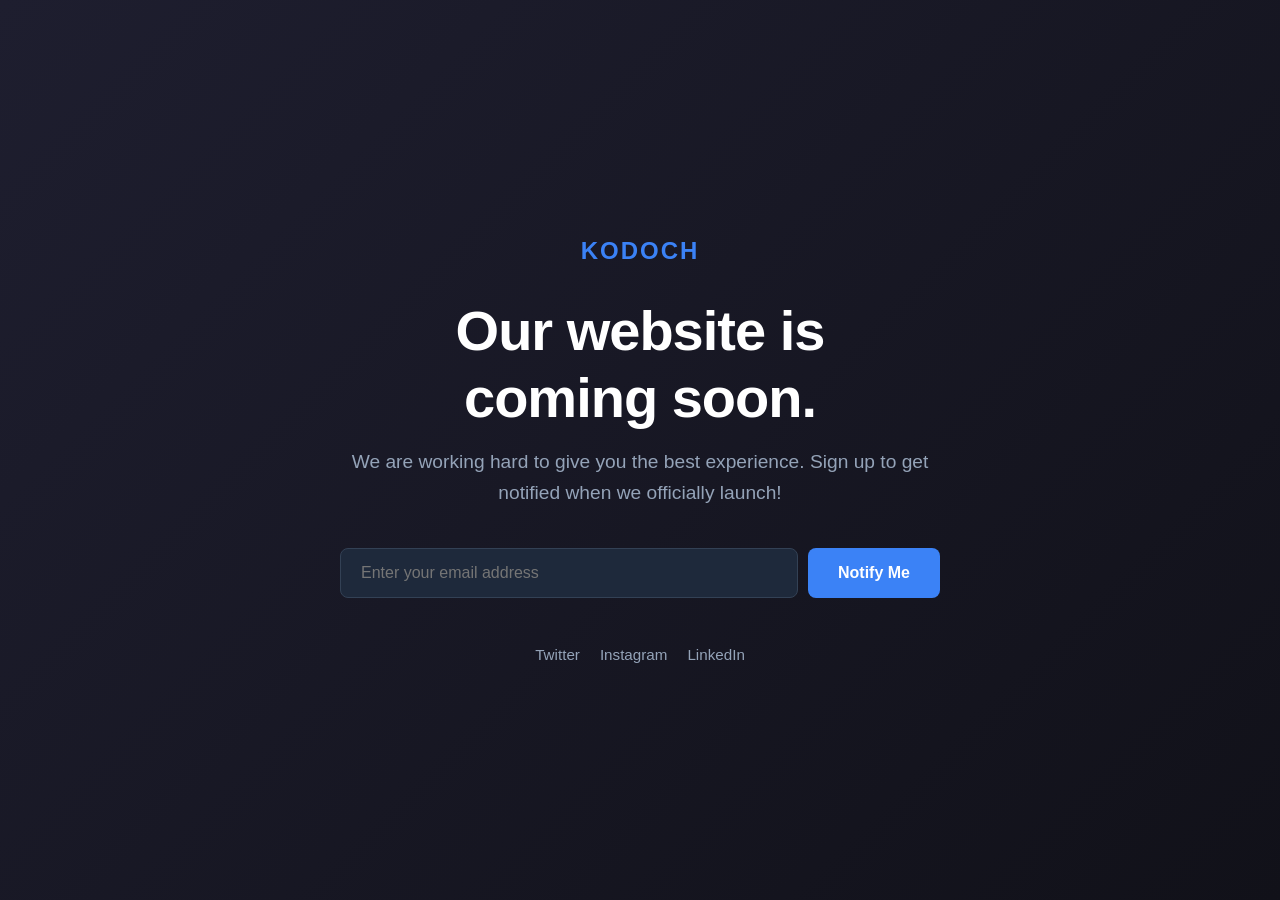
==== index.html @ fc4b02b0 "Add 'Coming Soon' landing page This HTML file creates a 'Coming Soon' landing page with a subscripti" ====
<!DOCTYPE html>
<html lang="en">
<head>
    <meta charset="UTF-8">
    <meta name="viewport" content="width=device-width, initial-scale=1.0">
    <title>Coming Soon</title>
    <style>
        * {
            box-sizing: border-box;
            margin: 0;
            padding: 0;
            font-family: 'Segoe UI', Tahoma, Geneva, Verdana, sans-serif;
        }

        body {
            background: linear-gradient(135deg, #1e1e2f 0%, #111119 100%);
            color: #ffffff;
            display: flex;
            justify-content: center;
            align-items: center;
            height: 100vh;
            overflow: hidden;
            text-align: center;
            padding: 20px;
        }

        .container {
            max-width: 600px;
            width: 100%;
        }

        .logo {
            font-size: 1.5rem;
            font-weight: 700;
            letter-spacing: 2px;
            text-transform: uppercase;
            color: #3b82f6;
            margin-bottom: 2rem;
        }

        h1 {
            font-size: 3.5rem;
            font-weight: 800;
            margin-bottom: 1rem;
            letter-spacing: -1px;
            line-height: 1.2;
        }

        p {
            font-size: 1.2rem;
            color: #94a3b8;
            margin-bottom: 2.5rem;
            line-height: 1.6;
        }

        form {
            display: flex;
            flex-direction: row;
            gap: 10px;
            margin-bottom: 3rem;
            width: 100%;
        }

        input[type="email"] {
            flex: 1;
            padding: 15px 20px;
            border: 1px solid #334155;
            background-color: #1e293b;
            border-radius: 8px;
            color: #ffffff;
            font-size: 1rem;
            outline: none;
            transition: border-color 0.3s ease;
        }

        input[type="email"]:focus {
            border-color: #3b82f6;
        }

        button {
            padding: 15px 30px;
            background-color: #3b82f6;
            color: #ffffff;
            border: none;
            border-radius: 8px;
            font-size: 1rem;
            font-weight: 600;
            cursor: pointer;
            transition: background-color 0.3s ease;
        }

        button:hover {
            background-color: #2563eb;
        }

        .social-links {
            display: flex;
            justify-content: center;
            gap: 20px;
        }

        .social-links a {
            color: #94a3b8;
            text-decoration: none;
            font-size: 0.95rem;
            transition: color 0.3s ease;
        }

        .social-links a:hover {
            color: #ffffff;
        }

        /* Responsive adjustment for mobile screens */
        @media (max-width: 480px) {
            h1 {
                font-size: 2.5rem;
            }
            form {
                flex-direction: column;
            }
            button {
                width: 100%;
            }
        }
    </style>
</head>
<body>

    <div class="container">
        <!-- Replace with your Brand / Logo name -->
        <div class="logo">KODOCH</div>
        
        <h1>Our website is <br>coming soon.</h1>
        <p>We are working hard to give you the best experience. Sign up to get notified when we officially launch!</p>
        
        <!-- Actionable Subscription Form -->
        <form action="#" method="POST">
            <input type="email" placeholder="Enter your email address" required>
            <button type="submit">Notify Me</button>
        </form>

        <!-- Social Media Navigation Links -->
        <div class="social-links">
            <a href="#" target="_blank">Twitter</a>
            <a href="#" target="_blank">Instagram</a>
            <a href="#" target="_blank">LinkedIn</a>
        </div>
    </div>

</body>
</html>
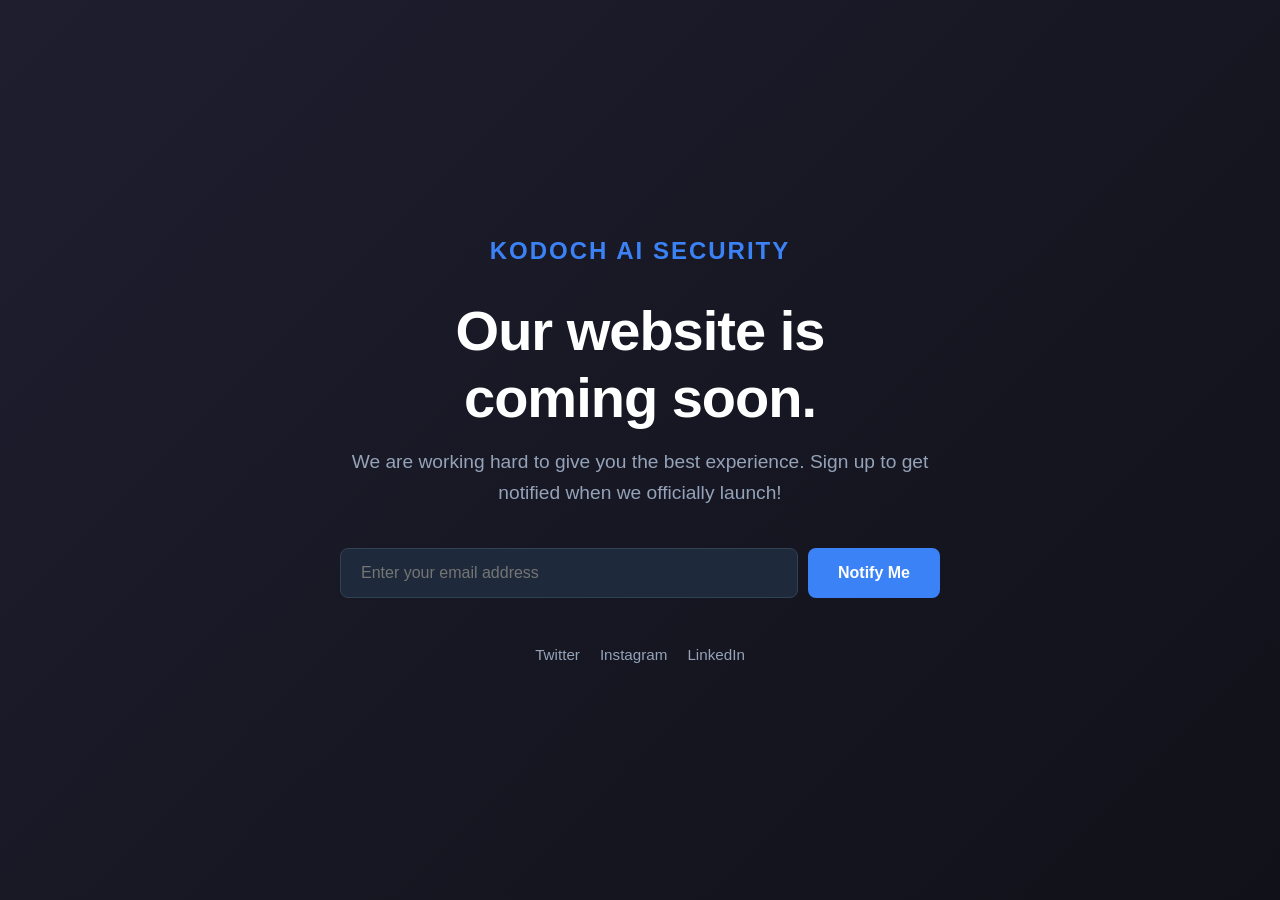
==== commit ddf0d99c: "Update logo text to 'KODOCH AI Security'" ====
--- a/index.html
+++ b/index.html
@@ -128,7 +128,7 @@
 
     <div class="container">
         <!-- Replace with your Brand / Logo name -->
-        <div class="logo">KODOCH</div>
+        <div class="logo">KODOCH AI Security</div>
         
         <h1>Our website is <br>coming soon.</h1>
         <p>We are working hard to give you the best experience. Sign up to get notified when we officially launch!</p>
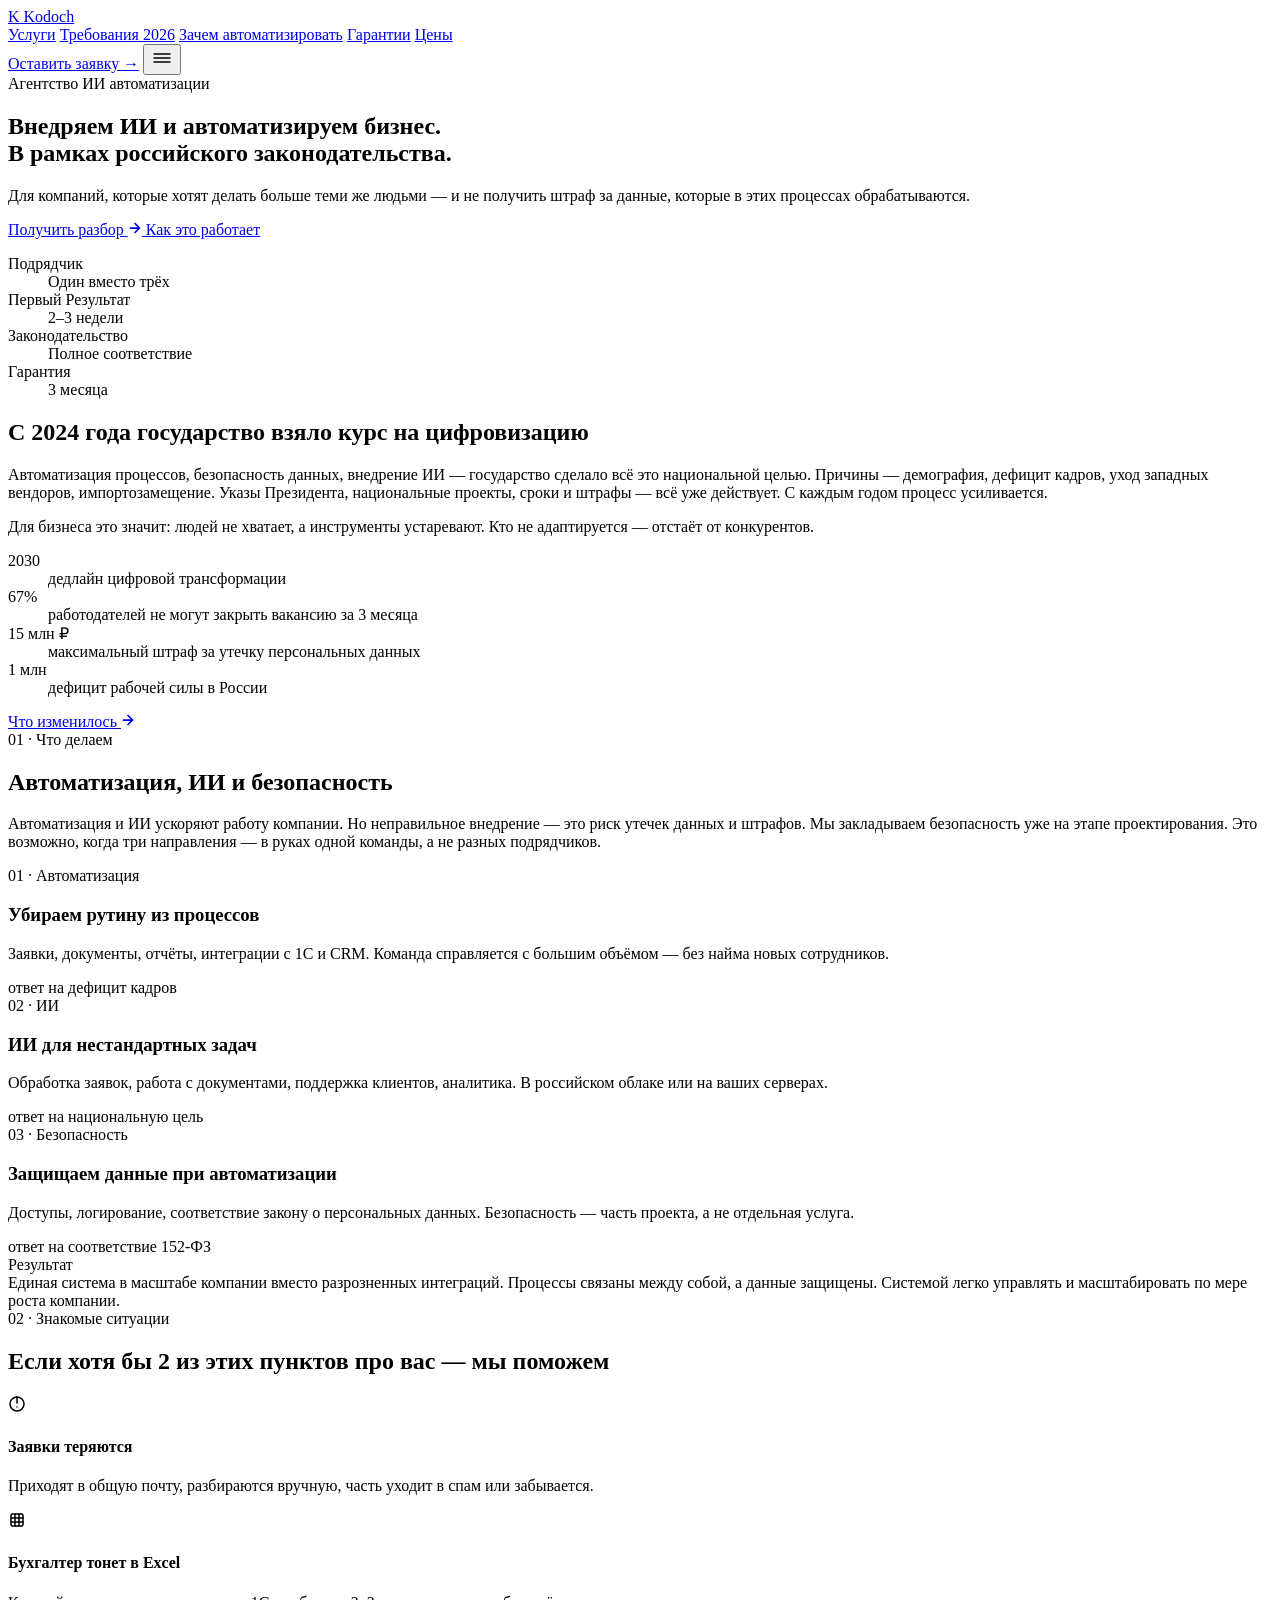
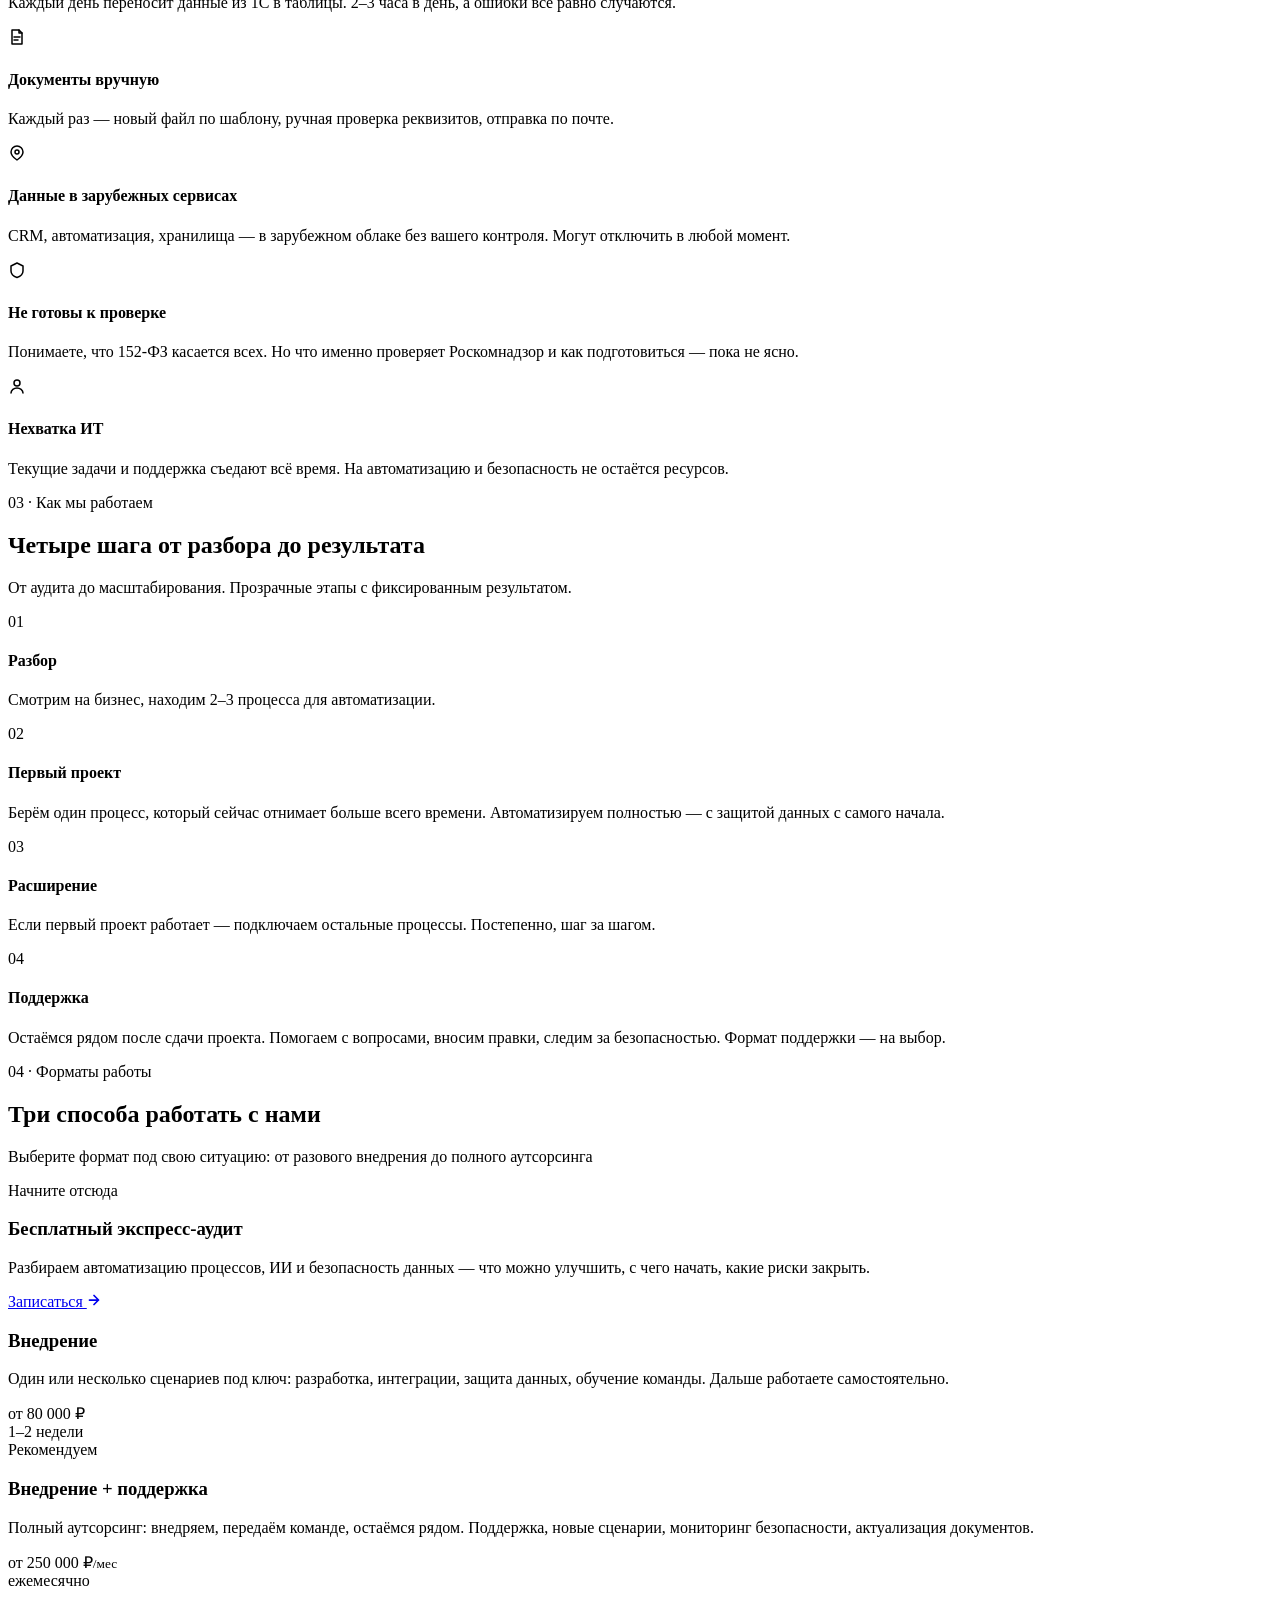
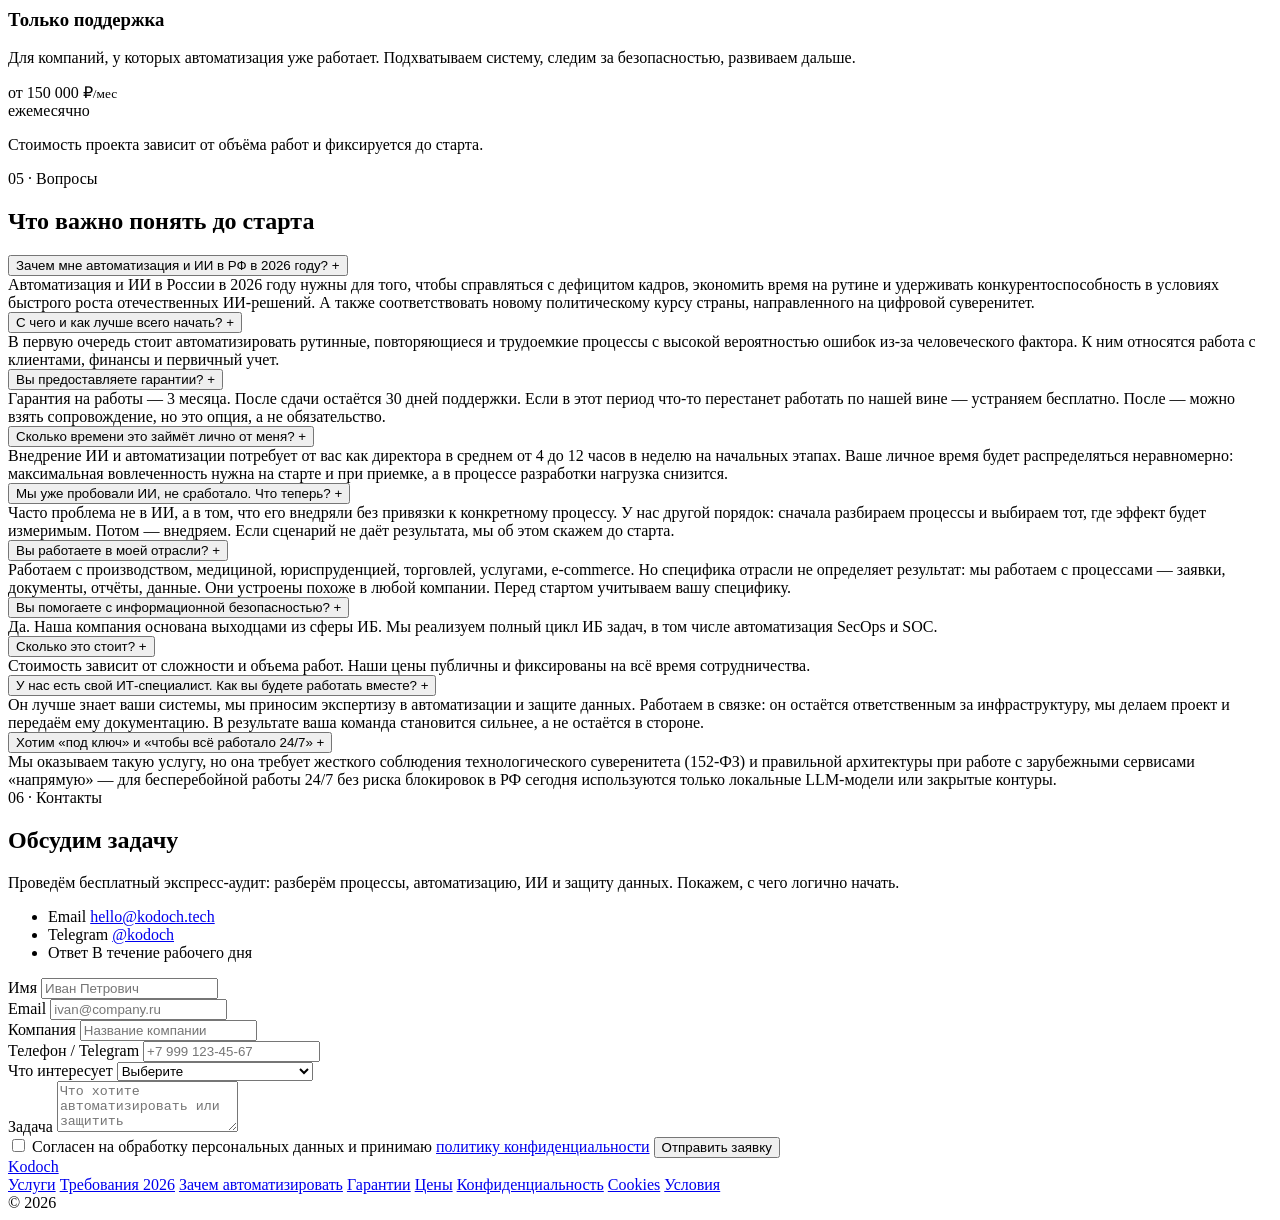
==== commit 91e12cda: "Add files via upload" ====
--- a/index.html
+++ b/index.html
@@ -1,151 +1,753 @@
-<!DOCTYPE html>
-<html lang="en">
-<head>
-    <meta charset="UTF-8">
-    <meta name="viewport" content="width=device-width, initial-scale=1.0">
-    <title>Coming Soon</title>
-    <style>
-        * {
-            box-sizing: border-box;
-            margin: 0;
-            padding: 0;
-            font-family: 'Segoe UI', Tahoma, Geneva, Verdana, sans-serif;
-        }
-
-        body {
-            background: linear-gradient(135deg, #1e1e2f 0%, #111119 100%);
-            color: #ffffff;
-            display: flex;
-            justify-content: center;
-            align-items: center;
-            height: 100vh;
-            overflow: hidden;
-            text-align: center;
-            padding: 20px;
-        }
-
-        .container {
-            max-width: 600px;
-            width: 100%;
-        }
-
-        .logo {
-            font-size: 1.5rem;
-            font-weight: 700;
-            letter-spacing: 2px;
-            text-transform: uppercase;
-            color: #3b82f6;
-            margin-bottom: 2rem;
-        }
-
-        h1 {
-            font-size: 3.5rem;
-            font-weight: 800;
-            margin-bottom: 1rem;
-            letter-spacing: -1px;
-            line-height: 1.2;
-        }
-
-        p {
-            font-size: 1.2rem;
-            color: #94a3b8;
-            margin-bottom: 2.5rem;
-            line-height: 1.6;
-        }
-
-        form {
-            display: flex;
-            flex-direction: row;
-            gap: 10px;
-            margin-bottom: 3rem;
-            width: 100%;
-        }
-
-        input[type="email"] {
-            flex: 1;
-            padding: 15px 20px;
-            border: 1px solid #334155;
-            background-color: #1e293b;
-            border-radius: 8px;
-            color: #ffffff;
-            font-size: 1rem;
-            outline: none;
-            transition: border-color 0.3s ease;
-        }
-
-        input[type="email"]:focus {
-            border-color: #3b82f6;
-        }
-
-        button {
-            padding: 15px 30px;
-            background-color: #3b82f6;
-            color: #ffffff;
-            border: none;
-            border-radius: 8px;
-            font-size: 1rem;
-            font-weight: 600;
-            cursor: pointer;
-            transition: background-color 0.3s ease;
-        }
-
-        button:hover {
-            background-color: #2563eb;
-        }
-
-        .social-links {
-            display: flex;
-            justify-content: center;
-            gap: 20px;
-        }
-
-        .social-links a {
-            color: #94a3b8;
-            text-decoration: none;
-            font-size: 0.95rem;
-            transition: color 0.3s ease;
-        }
-
-        .social-links a:hover {
-            color: #ffffff;
-        }
-
-        /* Responsive adjustment for mobile screens */
-        @media (max-width: 480px) {
-            h1 {
-                font-size: 2.5rem;
-            }
-            form {
-                flex-direction: column;
-            }
-            button {
-                width: 100%;
-            }
-        }
-    </style>
-</head>
-<body>
-
-    <div class="container">
-        <!-- Replace with your Brand / Logo name -->
-        <div class="logo">KODOCH AI Security</div>
-        
-        <h1>Our website is <br>coming soon.</h1>
-        <p>We are working hard to give you the best experience. Sign up to get notified when we officially launch!</p>
-        
-        <!-- Actionable Subscription Form -->
-        <form action="#" method="POST">
-            <input type="email" placeholder="Enter your email address" required>
-            <button type="submit">Notify Me</button>
-        </form>
-
-        <!-- Social Media Navigation Links -->
-        <div class="social-links">
-            <a href="#" target="_blank">Twitter</a>
-            <a href="#" target="_blank">Instagram</a>
-            <a href="#" target="_blank">LinkedIn</a>
-        </div>
-    </div>
-
-</body>
-</html>
+<!DOCTYPE html>
+<html lang="ru">
+
+<head>
+  <meta charset="UTF-8">
+  <meta name="viewport" content="width=device-width, initial-scale=1.0, viewport-fit=cover">
+  <meta name="theme-color" content="#0A0E13">
+  <meta name="format-detection" content="telephone=no">
+  <title>Kodoch — автоматизация, ИИ и безопасность данных для бизнеса</title>
+  <meta name="description"
+    content="Внедряем автоматизацию, ИИ и защиту данных. Один подрядчик вместо трёх. Соответствие 152-ФЗ. Первый разбор — бесплатно.">
+
+  <meta property="og:type" content="website">
+  <meta property="og:title" content="Kodoch — автоматизация, ИИ и безопасность данных">
+  <meta property="og:description" content="Один проект вместо трёх подрядчиков.">
+  <meta property="og:url" content="https://kodoch.tech/">
+
+  <link rel="preconnect" href="https://fonts.googleapis.com">
+  <link rel="preconnect" href="https://fonts.gstatic.com" crossorigin>
+  <link rel="stylesheet" href="./assets/css/styles.css">
+</head>
+
+<body>
+
+  <header class="header" id="header">
+    <div class="container header-inner">
+      <a href="index.html" class="logo">
+        <span class="logo-mark">K</span>
+        Kodoch
+      </a>
+
+      <nav class="nav" id="nav">
+        <a href="./services.html">Услуги</a>
+        <a href="./government.html">Требования 2026</a>
+        <a href="./why-automation.html">Зачем автоматизировать</a>
+        <a href="./about.html">Гарантии</a>
+        <a href="./pricing.html">Цены</a>
+      </nav>
+
+      <a href="#contact" class="btn btn-primary header-cta">Оставить заявку →</a>
+
+      <button class="burger" id="burger" aria-label="Меню">
+        <svg width="22" height="22" viewBox="0 0 22 22" fill="none" stroke="currentColor" stroke-width="1.5"
+          stroke-linecap="round" aria-hidden="true">
+          <path d="M3 7h16M3 11h16M3 15h16" />
+        </svg>
+      </button>
+    </div>
+  </header>
+
+  <section class="hero">
+    <div class="container hero-inner">
+      <span class="eyebrow">Агентство ИИ автоматизации</span>
+
+      <h1>
+        Внедряем ИИ и автоматизируем бизнес.<br>
+        <span class="accent">В рамках российского законодательства.</span>
+      </h1>
+
+      <p class="hero-lead">
+        Для компаний, которые хотят делать больше теми же людьми —
+        и не получить штраф за данные, которые в этих процессах обрабатываются.
+      </p>
+
+      <div class="hero-actions">
+        <a href="#contact" class="btn btn-primary">
+          Получить разбор
+          <svg width="14" height="14" viewBox="0 0 14 14" fill="none" stroke="currentColor" stroke-width="1.75"
+            stroke-linecap="round" stroke-linejoin="round" aria-hidden="true">
+            <path d="M2.5 7h9M7 2.5l4.5 4.5L7 11.5" />
+          </svg>
+        </a>
+        <a href="./why-automation.html" class="btn btn-outline">Как это работает</a>
+      </div>
+
+      <dl class="hero-meta">
+        <div class="hero-meta-item">
+          <dt>Подрядчик</dt>
+          <dd>Один вместо трёх</dd>
+        </div>
+        <div class="hero-meta-item">
+          <dt>Первый Результат</dt>
+          <dd>2–3 недели</dd>
+        </div>
+        <div class="hero-meta-item">
+          <dt>Законодательство</dt>
+          <dd>Полное соответствие</dd>
+        </div>
+        <div class="hero-meta-item">
+          <dt>Гарантия</dt>
+          <dd>3 месяца</dd>
+        </div>
+      </dl>
+    </div>
+  </section>
+
+  <section class="manifest" id="manifest">
+    <div class="container">
+      <div class="manifest-inner">
+        <h2>С 2024 года государство взяло курс на цифровизацию</h2>
+
+        <p>
+          Автоматизация процессов, безопасность данных, внедрение ИИ —
+          государство сделало всё это национальной целью. Причины —
+          демография, дефицит кадров, уход западных вендоров,
+          импортозамещение. Указы Президента, национальные проекты,
+          сроки и штрафы — всё уже действует. С каждым годом процесс
+          усиливается.
+        </p>
+
+        <p>
+          Для бизнеса это значит: людей не хватает, а инструменты устаревают.
+          Кто не адаптируется — отстаёт от конкурентов.
+        </p>
+
+        <dl class="manifest-stats">
+          <div>
+            <dt>2030</dt>
+            <dd>дедлайн цифровой трансформации</dd>
+          </div>
+          <div>
+            <dt>67%</dt>
+            <dd>работодателей не могут закрыть вакансию за 3 месяца</dd>
+          </div>
+          <div>
+            <dt>15 млн ₽</dt>
+            <dd>максимальный штраф за утечку персональных данных</dd>
+          </div>
+          <div>
+            <dt>1 млн</dt>
+            <dd>дефицит рабочей силы в России</dd>
+          </div>
+        </dl>
+
+        <a href="./government.html" class="btn btn-outline">
+          Что изменилось
+          <svg width="14" height="14" viewBox="0 0 14 14" fill="none" stroke="currentColor" stroke-width="1.75"
+            stroke-linecap="round" stroke-linejoin="round" aria-hidden="true">
+            <path d="M2.5 7h9M7 2.5l4.5 4.5L7 11.5" />
+          </svg>
+        </a>
+      </div>
+    </div>
+  </section>
+
+  <section class="section" id="directions">
+    <div class="container">
+      <div class="section-head">
+        <span class="section-num">01 · Что делаем</span>
+        <h2>Автоматизация, ИИ и безопасность</h2>
+        <p>Автоматизация и ИИ ускоряют работу компании. Но неправильное внедрение — это риск утечек данных и штрафов. Мы
+          закладываем безопасность уже на этапе проектирования. Это возможно, когда три направления — в руках одной
+          команды, а не разных подрядчиков.</p>
+      </div>
+
+      <div class="directions">
+        <div class="direction reveal">
+          <span class="direction-num">01 · Автоматизация</span>
+          <h3>Убираем рутину из процессов</h3>
+          <p>Заявки, документы, отчёты, интеграции с 1С и CRM. Команда справляется с большим объёмом — без найма новых
+            сотрудников.</p>
+          <span class="direction-tag">ответ на дефицит кадров</span>
+        </div>
+
+        <div class="direction reveal">
+          <span class="direction-num">02 · ИИ</span>
+          <h3>ИИ для нестандартных задач</h3>
+          <p>Обработка заявок, работа с документами, поддержка клиентов, аналитика. В российском облаке или на ваших
+            серверах.</p>
+          <span class="direction-tag">ответ на национальную цель</span>
+        </div>
+
+        <div class="direction reveal">
+          <span class="direction-num">03 · Безопасность</span>
+          <h3>Защищаем данные при автоматизации</h3>
+          <p>Доступы, логирование, соответствие закону о персональных данных. Безопасность — часть проекта, а не
+            отдельная услуга.</p>
+          <span class="direction-tag">ответ на соответствие 152-ФЗ</span>
+        </div>
+      </div>
+
+      <div class="direction-sum reveal">
+        <div class="callout">
+          <div class="callout-label">Результат</div>
+          <div class="callout-text">
+            Единая система в масштабе компании вместо разрозненных интеграций. Процессы связаны между собой, а данные
+            защищены. Системой легко управлять и масштабировать по мере роста компании.
+          </div>
+        </div>
+      </div>
+    </div>
+  </section>
+
+  <section class="section">
+    <div class="container">
+      <div class="section-head">
+        <span class="section-num">02 · Знакомые ситуации</span>
+        <h2>Если хотя бы 2 из этих пунктов про вас — мы поможем</h2>
+      </div>
+
+      <div class="problems-grid">
+        <div class="problem-card reveal">
+          <div class="problem-icon">
+            <svg width="18" height="18" viewBox="0 0 18 18" fill="none" stroke="currentColor" stroke-width="1.5"
+              stroke-linecap="round" stroke-linejoin="round" aria-hidden="true">
+              <path d="M9 2v6M9 12h.01" />
+              <circle cx="9" cy="9" r="7" />
+            </svg>
+          </div>
+          <h4>Заявки теряются</h4>
+          <p>Приходят в общую почту, разбираются вручную, часть уходит в спам или забывается.</p>
+        </div>
+
+        <div class="problem-card reveal">
+          <div class="problem-icon">
+            <svg width="18" height="18" viewBox="0 0 18 18" fill="none" stroke="currentColor" stroke-width="1.5"
+              stroke-linecap="round" stroke-linejoin="round" aria-hidden="true">
+              <rect x="3" y="3" width="12" height="12" rx="1.5" />
+              <path d="M3 7h12M3 11h12M7 3v12M11 3v12" />
+            </svg>
+          </div>
+          <h4>Бухгалтер тонет в Excel</h4>
+          <p>Каждый день переносит данные из 1С в таблицы. 2–3 часа в день, а ошибки всё равно случаются.</p>
+        </div>
+
+        <div class="problem-card reveal">
+          <div class="problem-icon">
+            <svg width="18" height="18" viewBox="0 0 18 18" fill="none" stroke="currentColor" stroke-width="1.5"
+              stroke-linecap="round" stroke-linejoin="round" aria-hidden="true">
+              <path d="M4 2h7l3 3v11H4z" />
+              <path d="M11 2v3h3M6 9h6M6 12h4" />
+            </svg>
+          </div>
+          <h4>Документы вручную</h4>
+          <p>Каждый раз — новый файл по шаблону, ручная проверка реквизитов, отправка по почте.</p>
+        </div>
+
+        <div class="problem-card reveal">
+          <div class="problem-icon">
+            <svg width="18" height="18" viewBox="0 0 18 18" fill="none" stroke="currentColor" stroke-width="1.5"
+              stroke-linecap="round" stroke-linejoin="round" aria-hidden="true">
+              <path d="M9 2a6 6 0 0 0-6 6c0 4 6 8 6 8s6-4 6-8a6 6 0 0 0-6-6z" />
+              <circle cx="9" cy="8" r="2" />
+            </svg>
+          </div>
+          <h4>Данные в зарубежных сервисах</h4>
+          <p>CRM, автоматизация, хранилища — в зарубежном облаке без вашего контроля. Могут отключить в любой момент.
+          </p>
+        </div>
+
+        <div class="problem-card reveal">
+          <div class="problem-icon">
+            <svg width="18" height="18" viewBox="0 0 18 18" fill="none" stroke="currentColor" stroke-width="1.5"
+              stroke-linecap="round" stroke-linejoin="round" aria-hidden="true">
+              <path d="M9 2l6 3v5c0 3-3 5.5-6 6.5C6 15.5 3 13 3 10V5l6-3z" />
+            </svg>
+          </div>
+          <h4>Не готовы к проверке</h4>
+          <p>Понимаете, что 152-ФЗ касается всех. Но что именно проверяет Роскомнадзор и как подготовиться — пока не
+            ясно.</p>
+        </div>
+
+        <div class="problem-card reveal">
+          <div class="problem-icon">
+            <svg width="18" height="18" viewBox="0 0 18 18" fill="none" stroke="currentColor" stroke-width="1.5"
+              stroke-linecap="round" stroke-linejoin="round" aria-hidden="true">
+              <circle cx="9" cy="6" r="3" />
+              <path d="M3 16c0-3 3-5 6-5s6 2 6 5" />
+            </svg>
+          </div>
+          <h4>Нехватка ИТ</h4>
+          <p>Текущие задачи и поддержка съедают всё время. На автоматизацию и безопасность не остаётся ресурсов.</p>
+        </div>
+      </div>
+    </div>
+  </section>
+
+  <section class="section" id="process">
+    <div class="container">
+      <div class="section-head">
+        <span class="section-num">03 · Как мы работаем</span>
+        <h2>Четыре шага от разбора до результата</h2>
+        <p>От аудита до масштабирования. Прозрачные этапы с фиксированным результатом.</p>
+      </div>
+
+      <div class="process-list">
+        <div class="process-item reveal">
+          <span class="process-num">01</span>
+          <h4>Разбор</h4>
+          <p>Смотрим на бизнес, находим 2–3 процесса для автоматизации.</p>
+        </div>
+        <div class="process-item reveal">
+          <span class="process-num">02</span>
+          <h4>Первый проект</h4>
+          <p>Берём один процесс, который сейчас отнимает больше всего времени. Автоматизируем полностью — с защитой
+            данных с самого начала.</p>
+        </div>
+        <div class="process-item reveal">
+          <span class="process-num">03</span>
+          <h4>Расширение</h4>
+          <p>Если первый проект работает — подключаем остальные процессы. Постепенно, шаг за шагом.</p>
+        </div>
+        <div class="process-item reveal">
+          <span class="process-num">04</span>
+          <h4>Поддержка</h4>
+          <p>Остаёмся рядом после сдачи проекта. Помогаем с вопросами, вносим правки, следим за безопасностью. Формат
+            поддержки — на выбор.</p>
+        </div>
+      </div>
+    </div>
+  </section>
+
+  <section class="section" id="pricing">
+    <div class="container">
+      <div class="section-head">
+        <span class="section-num">04 · Форматы работы</span>
+        <h2>Три способа работать с нами</h2>
+        <p>Выберите формат под свою ситуацию: от разового внедрения до полного аутсорсинга</p>
+      </div>
+
+      <div class="express-audit reveal">
+        <div>
+          <span class="express-audit-label">Начните отсюда</span>
+          <h3>Бесплатный экспресс-аудит</h3>
+          <p>
+            Разбираем автоматизацию процессов, ИИ
+            и безопасность данных — что можно улучшить, с чего начать,
+            какие риски закрыть.
+          </p>
+        </div>
+        <a href="#contact" class="btn btn-outline">
+          Записаться
+          <svg width="14" height="14" viewBox="0 0 14 14" fill="none" stroke="currentColor" stroke-width="1.75"
+            stroke-linecap="round" stroke-linejoin="round" aria-hidden="true">
+            <path d="M2.5 7h9M7 2.5l4.5 4.5L7 11.5" />
+          </svg>
+        </a>
+      </div>
+
+      <div class="pricing-table">
+        <div class="pricing-row reveal">
+          <div>
+            <h3>Внедрение</h3>
+            <p>Один или несколько сценариев под ключ: разработка, интеграции, защита данных, обучение команды. Дальше
+              работаете самостоятельно.</p>
+          </div>
+          <div class="pricing-price">от 80 000 ₽</div>
+          <div class="pricing-duration">1–2 недели</div>
+        </div>
+
+        <div class="pricing-row pricing-row-featured reveal">
+          <div>
+            <span class="pricing-badge">Рекомендуем</span>
+            <h3>Внедрение + поддержка</h3>
+            <p>Полный аутсорсинг: внедряем, передаём команде, остаёмся рядом. Поддержка, новые сценарии, мониторинг
+              безопасности, актуализация документов.</p>
+          </div>
+          <div class="pricing-price">от 250 000 ₽<small>/мес</small></div>
+          <div class="pricing-duration">ежемесячно</div>
+        </div>
+
+        <div class="pricing-row reveal">
+          <div>
+            <h3>Только поддержка</h3>
+            <p>Для компаний, у которых автоматизация уже работает. Подхватываем систему, следим за безопасностью,
+              развиваем дальше.</p>
+          </div>
+          <div class="pricing-price">от 150 000 ₽<small>/мес</small></div>
+          <div class="pricing-duration">ежемесячно</div>
+        </div>
+      </div>
+
+      <p class="pricing-note">
+        Стоимость проекта зависит от объёма работ и фиксируется до старта.
+      </p>
+
+
+    </div>
+
+
+  </section>
+
+  <section class="section" id="faq">
+    <div class="container">
+      <div class="section-head">
+        <span class="section-num">05 · Вопросы</span>
+        <h2>Что важно понять до старта</h2>
+      </div>
+
+      <div class="faq-list">
+        <div class="faq-item">
+          <button class="faq-q">
+            Зачем мне автоматизация и ИИ в РФ в 2026 году?
+            <span class="faq-toggle" aria-hidden="true">+</span>
+          </button>
+          <div class="faq-a">
+            <div class="faq-a-inner">
+              Автоматизация и ИИ в России в 2026 году нужны для того, чтобы справляться с дефицитом кадров, экономить
+              время на рутине и удерживать конкурентоспособность в условиях быстрого роста отечественных ИИ-решений. А
+              также соответствовать новому политическому курсу страны, направленного на цифровой суверенитет.
+            </div>
+          </div>
+        </div>
+
+        <div class="faq-list">
+          <div class="faq-item">
+            <button class="faq-q">
+              С чего и как лучше всего начать?
+              <span class="faq-toggle" aria-hidden="true">+</span>
+            </button>
+            <div class="faq-a">
+              <div class="faq-a-inner">
+                В первую очередь стоит автоматизировать рутинные, повторяющиеся и трудоемкие процессы с высокой
+                вероятностью ошибок из-за человеческого фактора. К ним относятся работа с клиентами, финансы и первичный
+                учет.
+              </div>
+            </div>
+          </div>
+
+
+          <div class="faq-list">
+            <div class="faq-item">
+              <button class="faq-q">
+                Вы предоставляете гарантии?
+                <span class="faq-toggle" aria-hidden="true">+</span>
+              </button>
+              <div class="faq-a">
+                <div class="faq-a-inner">
+                  Гарантия на работы — 3 месяца. После сдачи остаётся
+                  30 дней поддержки. Если в этот период что-то перестанет
+                  работать по нашей вине — устраняем бесплатно. После —
+                  можно взять сопровождение, но это опция, а не обязательство.
+                </div>
+              </div>
+            </div>
+
+            <div class="faq-item">
+              <button class="faq-q">
+                Сколько времени это займёт лично от меня?
+                <span class="faq-toggle" aria-hidden="true">+</span>
+              </button>
+              <div class="faq-a">
+                <div class="faq-a-inner">
+                  Внедрение ИИ и автоматизации потребует от вас как директора в среднем от 4 до 12 часов в неделю
+                  на начальных этапах. Ваше личное время будет распределяться неравномерно: максимальная
+                  вовлеченность нужна на старте и при приемке, а в процессе разработки нагрузка снизится.
+                </div>
+              </div>
+            </div>
+
+            <div class="faq-item">
+              <button class="faq-q">
+                Мы уже пробовали ИИ, не сработало. Что теперь?
+                <span class="faq-toggle" aria-hidden="true">+</span>
+              </button>
+              <div class="faq-a">
+                <div class="faq-a-inner">
+                  Часто проблема не в ИИ, а в том, что его внедряли
+                  без привязки к конкретному процессу. У нас другой порядок:
+                  сначала разбираем процессы и выбираем тот, где эффект будет
+                  измеримым. Потом — внедряем. Если сценарий не даёт результата,
+                  мы об этом скажем до старта.
+                </div>
+              </div>
+            </div>
+
+            <div class="faq-item">
+              <button class="faq-q">
+                Вы работаете в моей отрасли?
+                <span class="faq-toggle" aria-hidden="true">+</span>
+              </button>
+              <div class="faq-a">
+                <div class="faq-a-inner">
+                  Работаем с производством, медициной, юриспруденцией, торговлей, услугами,
+                  e-commerce. Но специфика отрасли не определяет результат: мы работаем с процессами — заявки,
+                  документы, отчёты, данные. Они устроены похоже в любой
+                  компании. Перед стартом учитываем вашу специфику.
+                </div>
+              </div>
+            </div>
+
+            <div class="faq-list">
+              <div class="faq-item">
+                <button class="faq-q">
+                  Вы помогаете с информационной безопасностью?
+                  <span class="faq-toggle" aria-hidden="true">+</span>
+                </button>
+                <div class="faq-a">
+                  <div class="faq-a-inner">
+                    Да. Наша компания основана выходцами из сферы ИБ. Мы реализуем полный цикл ИБ задач, в том числе
+                    автоматизация SecOps и SOC.
+                  </div>
+                </div>
+              </div>
+
+              <div class="faq-list">
+                <div class="faq-item">
+                  <button class="faq-q">
+                    Сколько это стоит?
+                    <span class="faq-toggle" aria-hidden="true">+</span>
+                  </button>
+                  <div class="faq-a">
+                    <div class="faq-a-inner">
+                      Стоимость зависит от сложности и объема работ. Наши цены публичны и фиксированы на всё время
+                      сотрудничества.
+                    </div>
+                  </div>
+                </div>
+
+                <div class="faq-item">
+                  <button class="faq-q">
+                    У нас есть свой ИТ-специалист. Как вы будете работать вместе?
+                    <span class="faq-toggle" aria-hidden="true">+</span>
+                  </button>
+                  <div class="faq-a">
+                    <div class="faq-a-inner">
+                      Он лучше знает ваши системы, мы приносим экспертизу
+                      в автоматизации и защите данных. Работаем в связке: он
+                      остаётся ответственным за инфраструктуру, мы делаем проект
+                      и передаём ему документацию. В результате ваша команда
+                      становится сильнее, а не остаётся в стороне.
+                    </div>
+                  </div>
+                </div>
+
+                <div class="faq-list">
+                  <div class="faq-item">
+                    <button class="faq-q">
+                      Хотим «под ключ» и «чтобы всё работало 24/7»
+                      <span class="faq-toggle" aria-hidden="true">+</span>
+                    </button>
+                    <div class="faq-a">
+                      <div class="faq-a-inner">
+                        Мы оказываем такую услугу, но она требует жесткого соблюдения технологического суверенитета
+                        (152-ФЗ) и правильной архитектуры при работе с зарубежными сервисами «напрямую» —
+                        для бесперебойной работы 24/7 без риска блокировок в РФ сегодня используются только локальные
+                        LLM-модели или закрытые контуры.
+                      </div>
+                    </div>
+                  </div>
+
+                </div>
+              </div>
+  </section>
+
+  <section class="section section-contact" id="contact">
+    <div class="container">
+      <div class="contact-block">
+        <div class="contact-info">
+          <span class="section-num">06 · Контакты</span>
+          <h2>Обсудим задачу</h2>
+          <p>
+            Проведём бесплатный экспресс-аудит: разберём процессы,
+            автоматизацию, ИИ и защиту данных. Покажем, с чего логично
+            начать.
+          </p>
+
+          <ul class="contact-details">
+            <li>
+              <span class="label">Email</span>
+              <a href="mailto:hello@kodoch.tech">hello@kodoch.tech</a>
+            </li>
+            <li>
+              <span class="label">Telegram</span>
+              <a href="#">@kodoch</a>
+            </li>
+            <li>
+              <span class="label">Ответ</span>
+              <span>В течение рабочего дня</span>
+            </li>
+          </ul>
+        </div>
+
+        <form class="contact-form" id="lead-form" action="https://api.web3forms.com/submit" method="POST" novalidate>
+
+          <input type="hidden" name="access_key" value="ВАШ_ACCESS_KEY">
+          <input type="hidden" name="subject" value="Заявка с главной страницы">
+          <input type="hidden" name="from_name" value="Kodoch">
+          <input type="checkbox" name="botcheck" style="display:none" tabindex="-1" autocomplete="off">
+
+          <div class="form-row">
+            <div class="form-field">
+              <label for="name">Имя</label>
+              <input type="text" id="name" name="name" required placeholder="Иван Петрович">
+            </div>
+            <div class="form-field">
+              <label for="email">Email</label>
+              <input type="email" id="email" name="email" required placeholder="ivan@company.ru">
+            </div>
+          </div>
+
+          <div class="form-row">
+            <div class="form-field">
+              <label for="company">Компания</label>
+              <input type="text" id="company" name="company" placeholder="Название компании">
+            </div>
+            <div class="form-field">
+              <label for="phone">Телефон / Telegram</label>
+              <input type="text" id="phone" name="phone" placeholder="+7 999 123-45-67">
+            </div>
+          </div>
+
+          <div class="form-field">
+            <label for="interest">Что интересует</label>
+            <select id="interest" name="interest" required>
+              <option value="">Выберите</option>
+              <option value="Экспресс-аудит (бесплатно)">Экспресс-аудит (бесплатно)</option>
+              <option value="Автоматизация процессов">Автоматизация процессов</option>
+              <option value="Внедрение ИИ">Внедрение ИИ</option>
+              <option value="Защита данных">Защита данных</option>
+              <option value="Комплексный проект">Комплексный проект</option>
+              <option value="Не знаю, нужен совет">Не знаю, нужен совет</option>
+            </select>
+          </div>
+
+          <div class="form-field">
+            <label for="message">Задача</label>
+            <textarea id="message" name="message" rows="3" required
+              placeholder="Что хотите автоматизировать или защитить"></textarea>
+          </div>
+
+          <label class="form-consent">
+            <input type="checkbox" name="consent" required>
+            <span>Согласен на обработку персональных данных и принимаю <a href="./legal/privacy.html" target="_blank"
+                rel="noopener">политику конфиденциальности</a></span>
+          </label>
+
+          <button type="submit" class="btn btn-primary" id="submit-btn">
+            <span class="btn-text">Отправить заявку</span>
+            <span class="btn-loader" style="display:none;">Отправляем…</span>
+          </button>
+
+          <div class="form-result" id="form-result"></div>
+        </form>
+      </div>
+    </div>
+  </section>
+
+  <footer class="footer">
+    <div class="container footer-inner">
+      <a href="index.html" class="footer-logo">Kodoch</a>
+
+      <nav class="footer-nav">
+        <a href="./services.html">Услуги</a>
+        <a href="./government.html">Требования 2026</a>
+        <a href="./why-automation.html">Зачем автоматизировать</a>
+        <a href="./about.html">Гарантии</a>
+        <a href="./pricing.html">Цены</a>
+        <a href="./legal/privacy.html">Конфиденциальность</a>
+        <a href="./legal/cookies.html">Cookies</a>
+        <a href="./legal/terms.html">Условия</a>
+      </nav>
+
+      <div class="footer-copy">© 2026</div>
+    </div>
+  </footer>
+
+  <script>
+    const header = document.getElementById('header');
+    window.addEventListener('scroll', () => {
+      if (window.scrollY > 20) header.classList.add('scrolled');
+      else header.classList.remove('scrolled');
+    }, {passive: true});
+
+    const burger = document.getElementById('burger');
+    const nav = document.getElementById('nav');
+    if (burger && nav) {
+      burger.addEventListener('click', () => nav.classList.toggle('open'));
+      nav.querySelectorAll('a').forEach(a =>
+        a.addEventListener('click', () => nav.classList.remove('open'))
+      );
+    }
+
+    document.querySelectorAll('a[href^="#"]').forEach(link => {
+      link.addEventListener('click', (e) => {
+        const href = link.getAttribute('href');
+        if (href === '#' || href.startsWith('#open-')) return;
+        const target = document.querySelector(href);
+        if (target) {
+          e.preventDefault();
+          const top = target.getBoundingClientRect().top + window.pageYOffset - 80;
+          window.scrollTo({top, behavior: 'smooth'});
+        }
+      });
+    });
+
+    document.querySelectorAll('.faq-q').forEach(btn => {
+      btn.addEventListener('click', () => {
+        const item = btn.parentElement;
+        const answer = item.querySelector('.faq-a');
+        const isOpen = item.classList.contains('open');
+        document.querySelectorAll('.faq-item').forEach(i => {
+          i.classList.remove('open');
+          const a = i.querySelector('.faq-a');
+          if (a) a.style.maxHeight = null;
+        });
+        if (!isOpen) {
+          item.classList.add('open');
+          answer.style.maxHeight = answer.scrollHeight + 'px';
+        }
+      });
+    });
+
+    const leadForm = document.getElementById('lead-form');
+    if (leadForm) {
+      leadForm.addEventListener('submit', async function (e) {
+        e.preventDefault();
+        const submitBtn = document.getElementById('submit-btn');
+        const btnText = submitBtn.querySelector('.btn-text');
+        const btnLoader = submitBtn.querySelector('.btn-loader');
+        const resultBox = document.getElementById('form-result');
+
+        if (!leadForm.checkValidity()) {leadForm.reportValidity(); return;}
+
+        submitBtn.disabled = true;
+        btnText.style.display = 'none';
+        btnLoader.style.display = 'inline';
+        resultBox.className = 'form-result';
+
+        try {
+          const formData = new FormData(leadForm);
+          const response = await fetch('https://api.web3forms.com/submit', {method: 'POST', body: formData});
+          const data = await response.json();
+          if (data.success) {
+            resultBox.textContent = 'Заявка отправлена. Свяжемся в течение рабочего дня.';
+            resultBox.className = 'form-result success';
+            leadForm.reset();
+          } else {throw new Error();}
+        } catch (err) {
+          resultBox.textContent = 'Не удалось отправить. Напишите на hello@kodoch.tech';
+          resultBox.className = 'form-result error';
+        } finally {
+          submitBtn.disabled = false;
+          btnText.style.display = 'inline';
+          btnLoader.style.display = 'none';
+        }
+      });
+    }
+
+    const observer = new IntersectionObserver(entries => {
+      entries.forEach(e => {
+        if (e.isIntersecting) {
+          e.target.classList.add('visible');
+          observer.unobserve(e.target);
+        }
+      });
+    }, {threshold: 0.1, rootMargin: '0px 0px -60px 0px'});
+    document.querySelectorAll('.reveal').forEach(el => observer.observe(el));
+  </script>
+
+</body>
+
+</html>
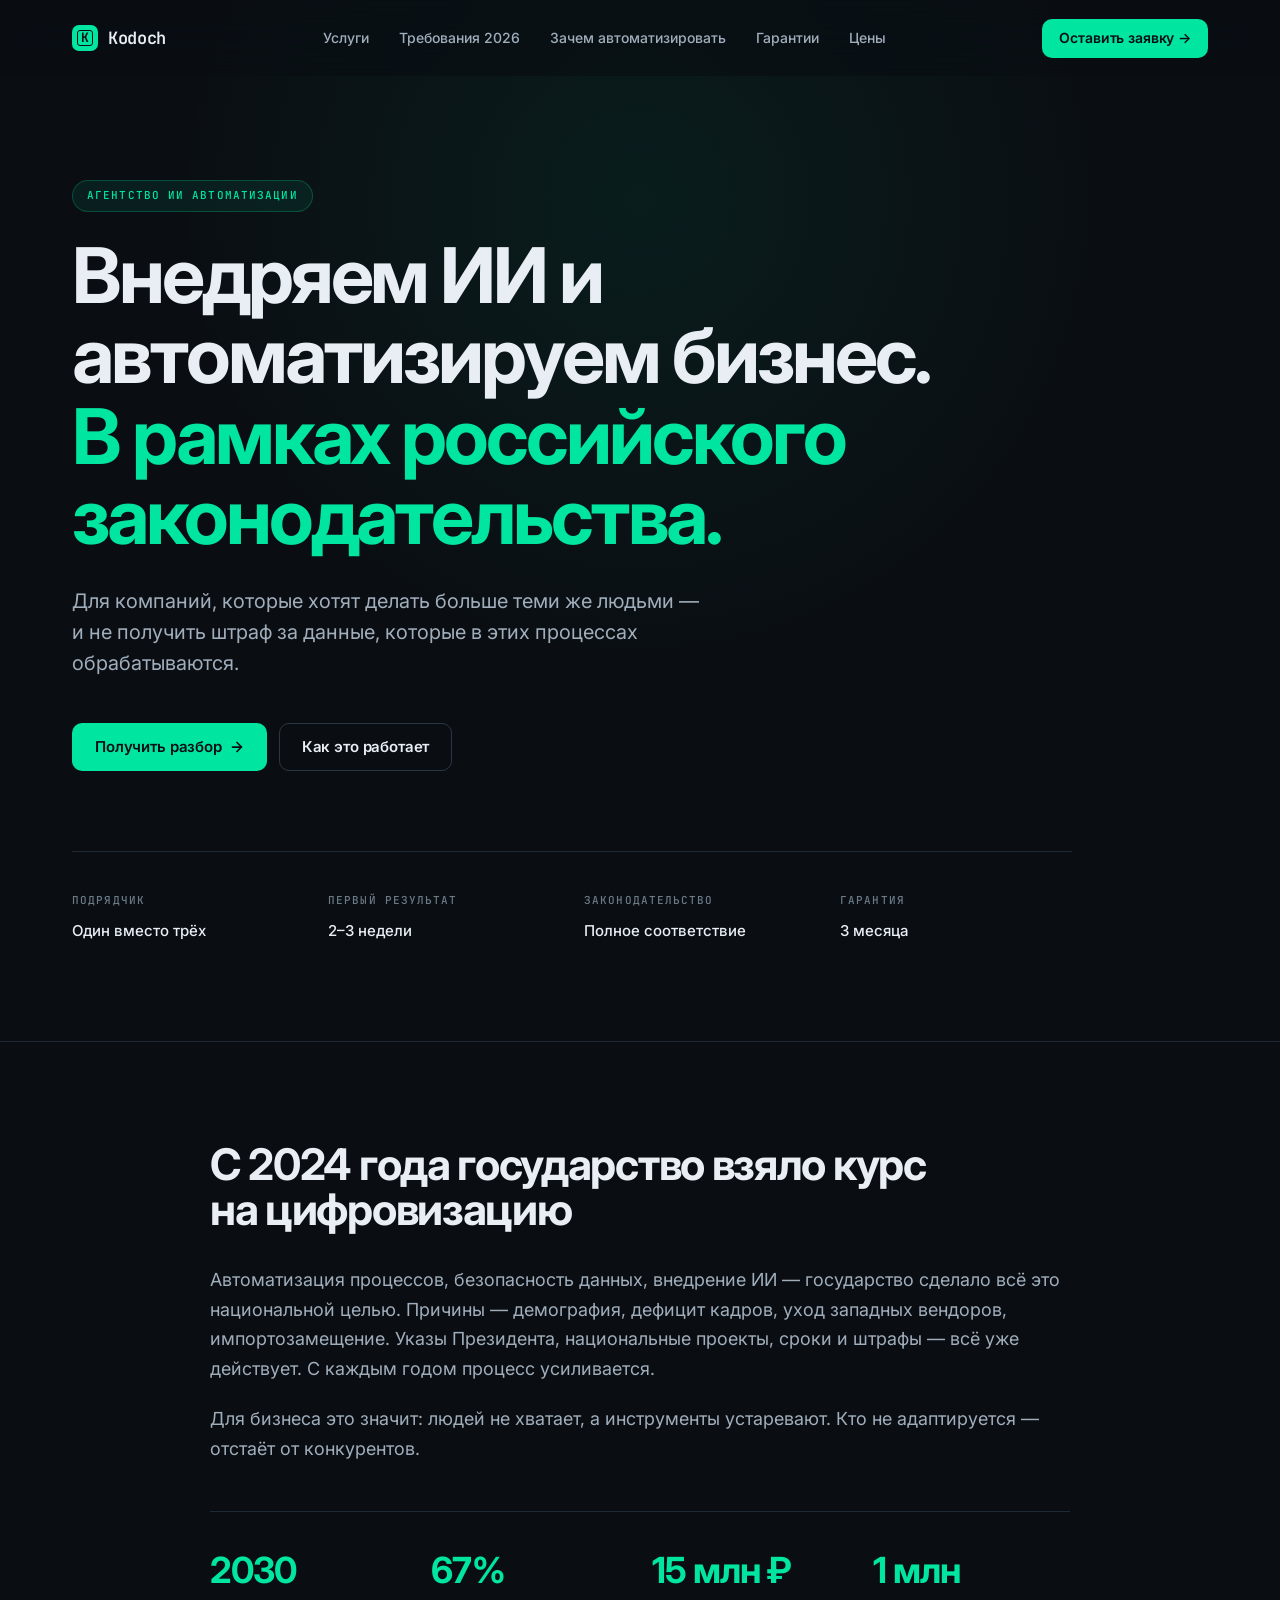
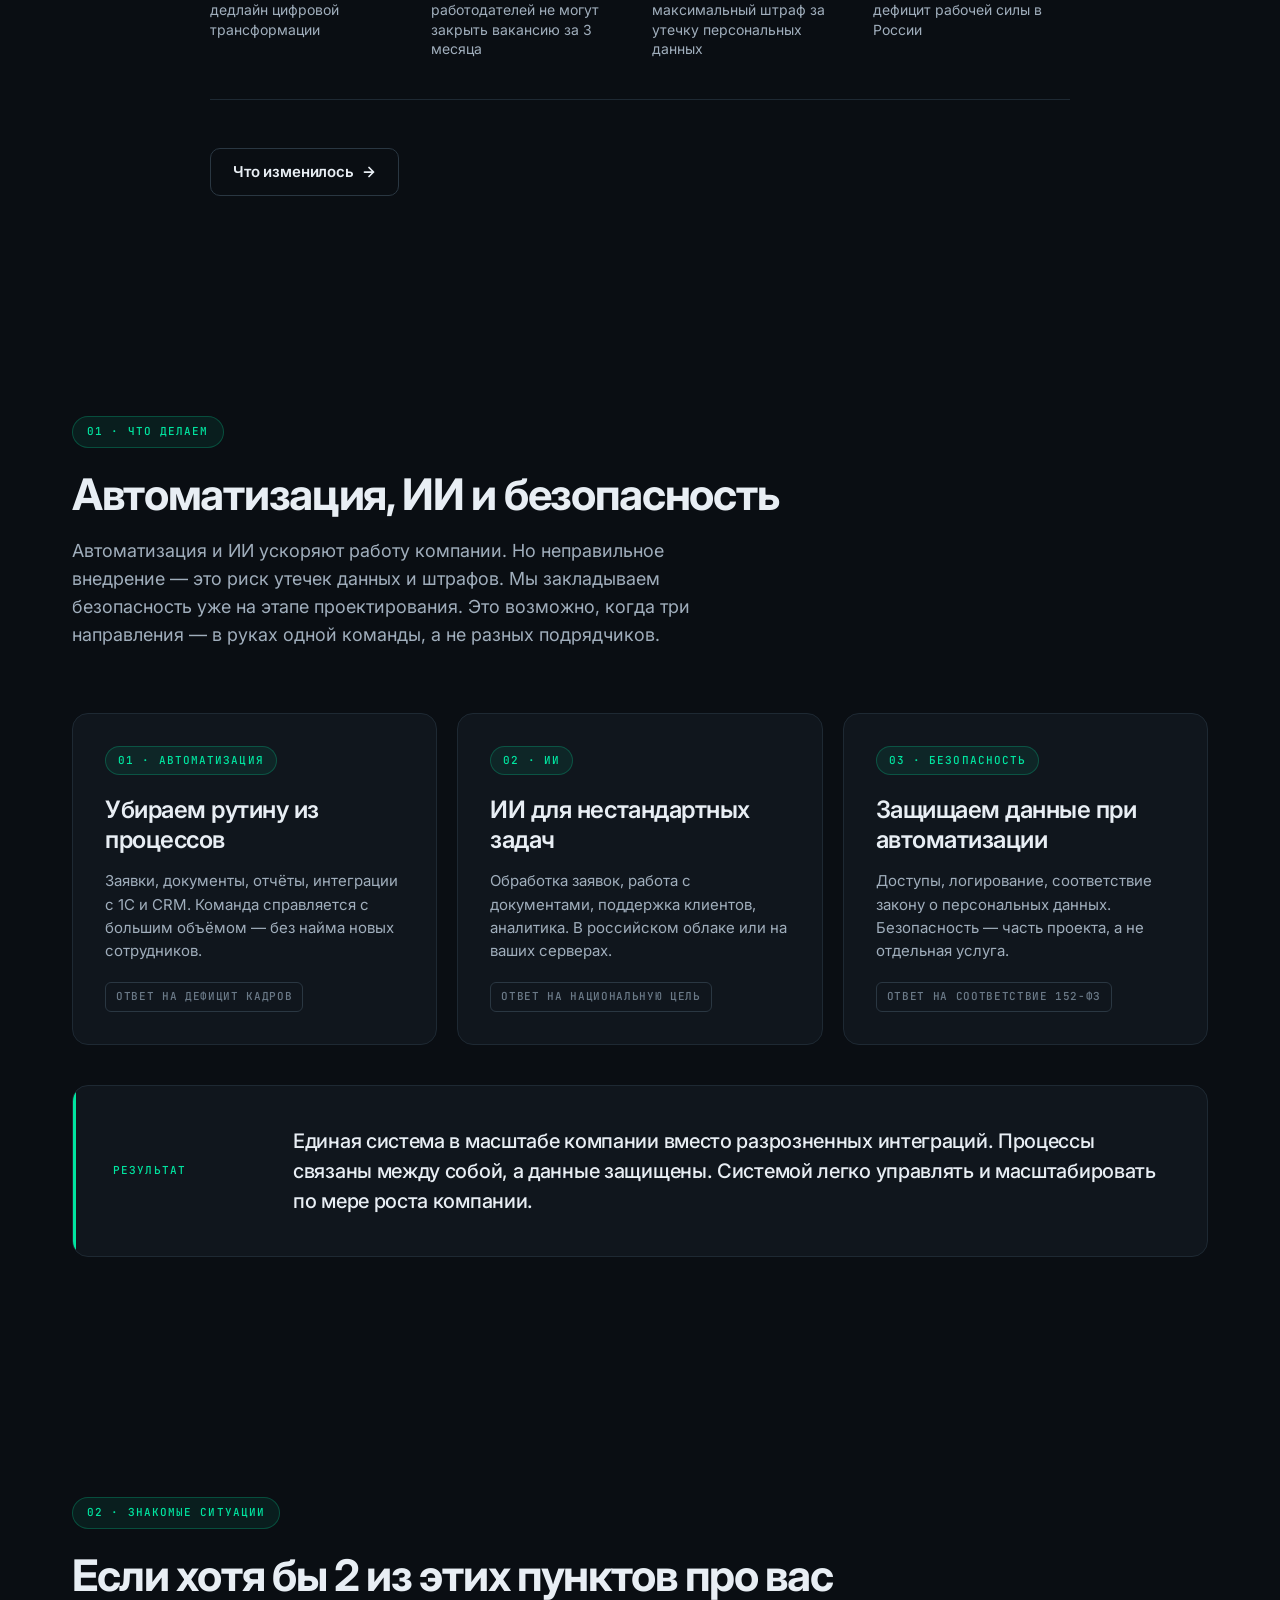
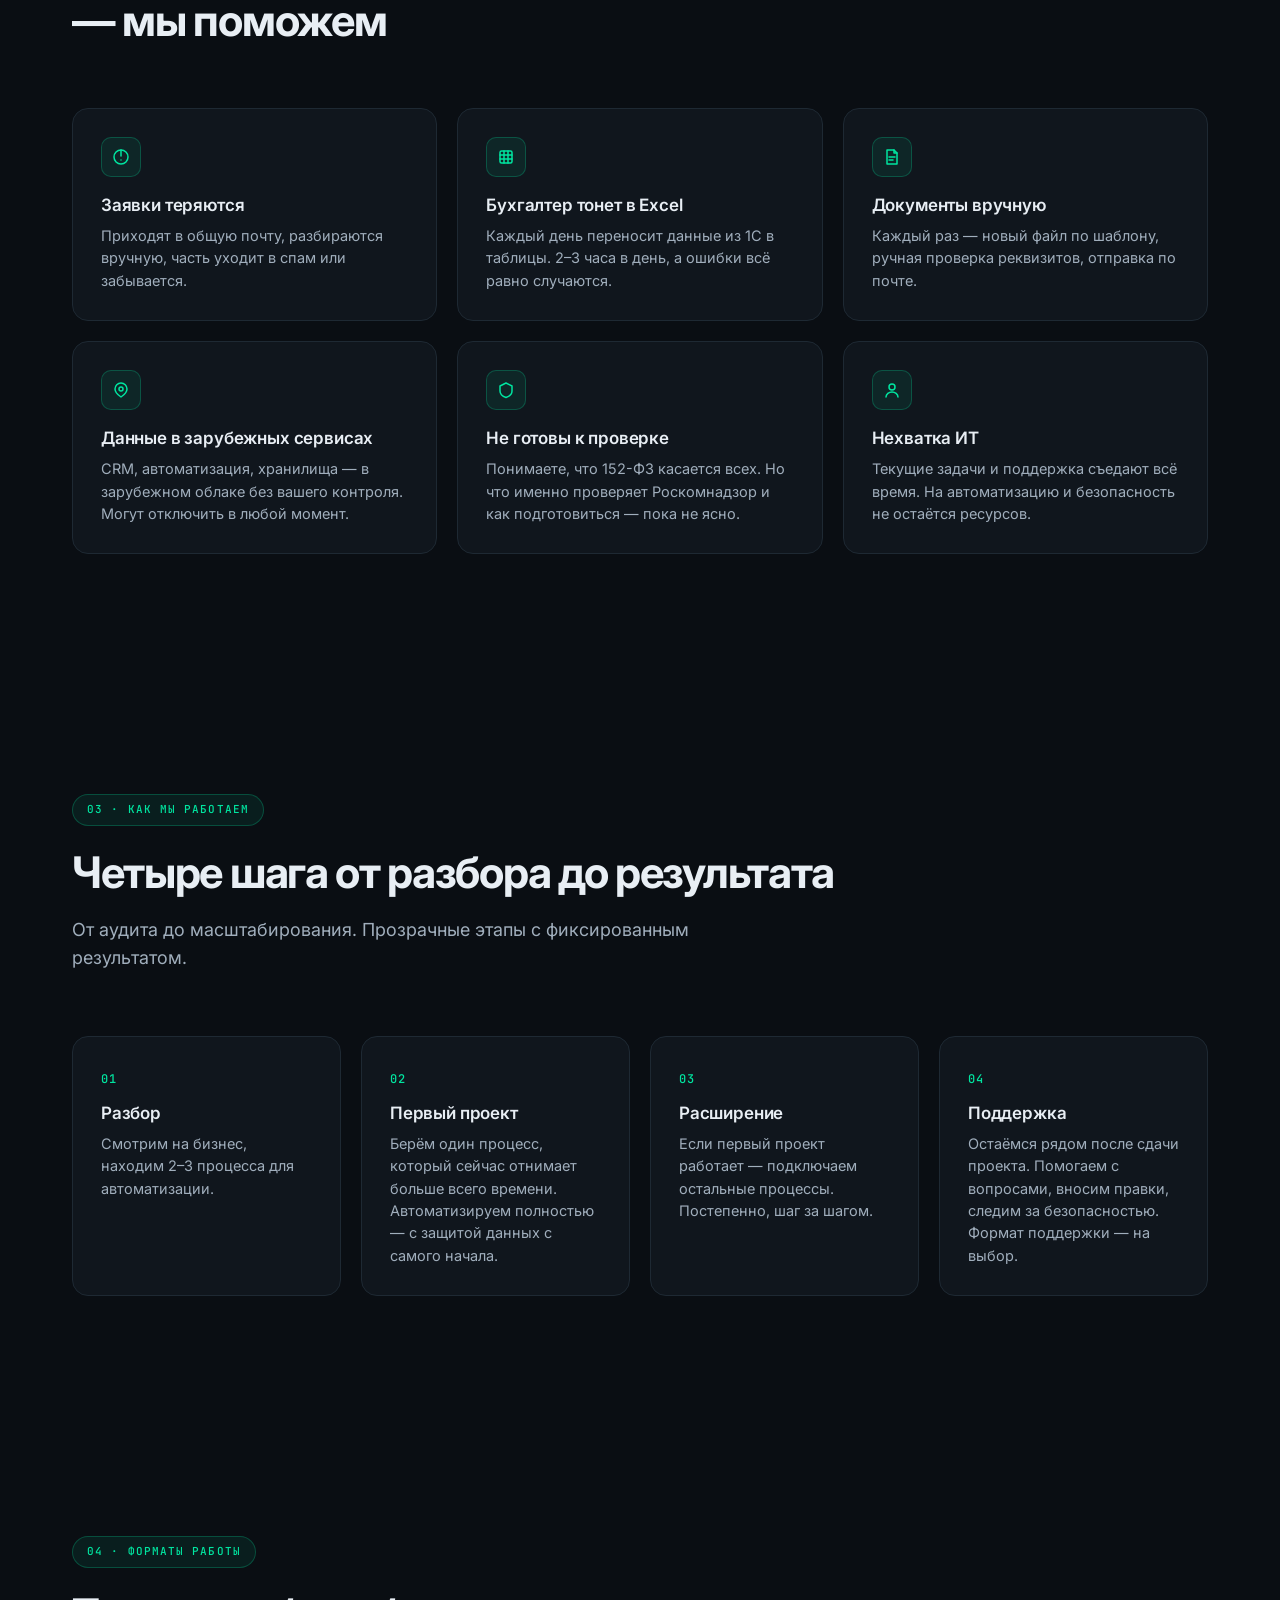
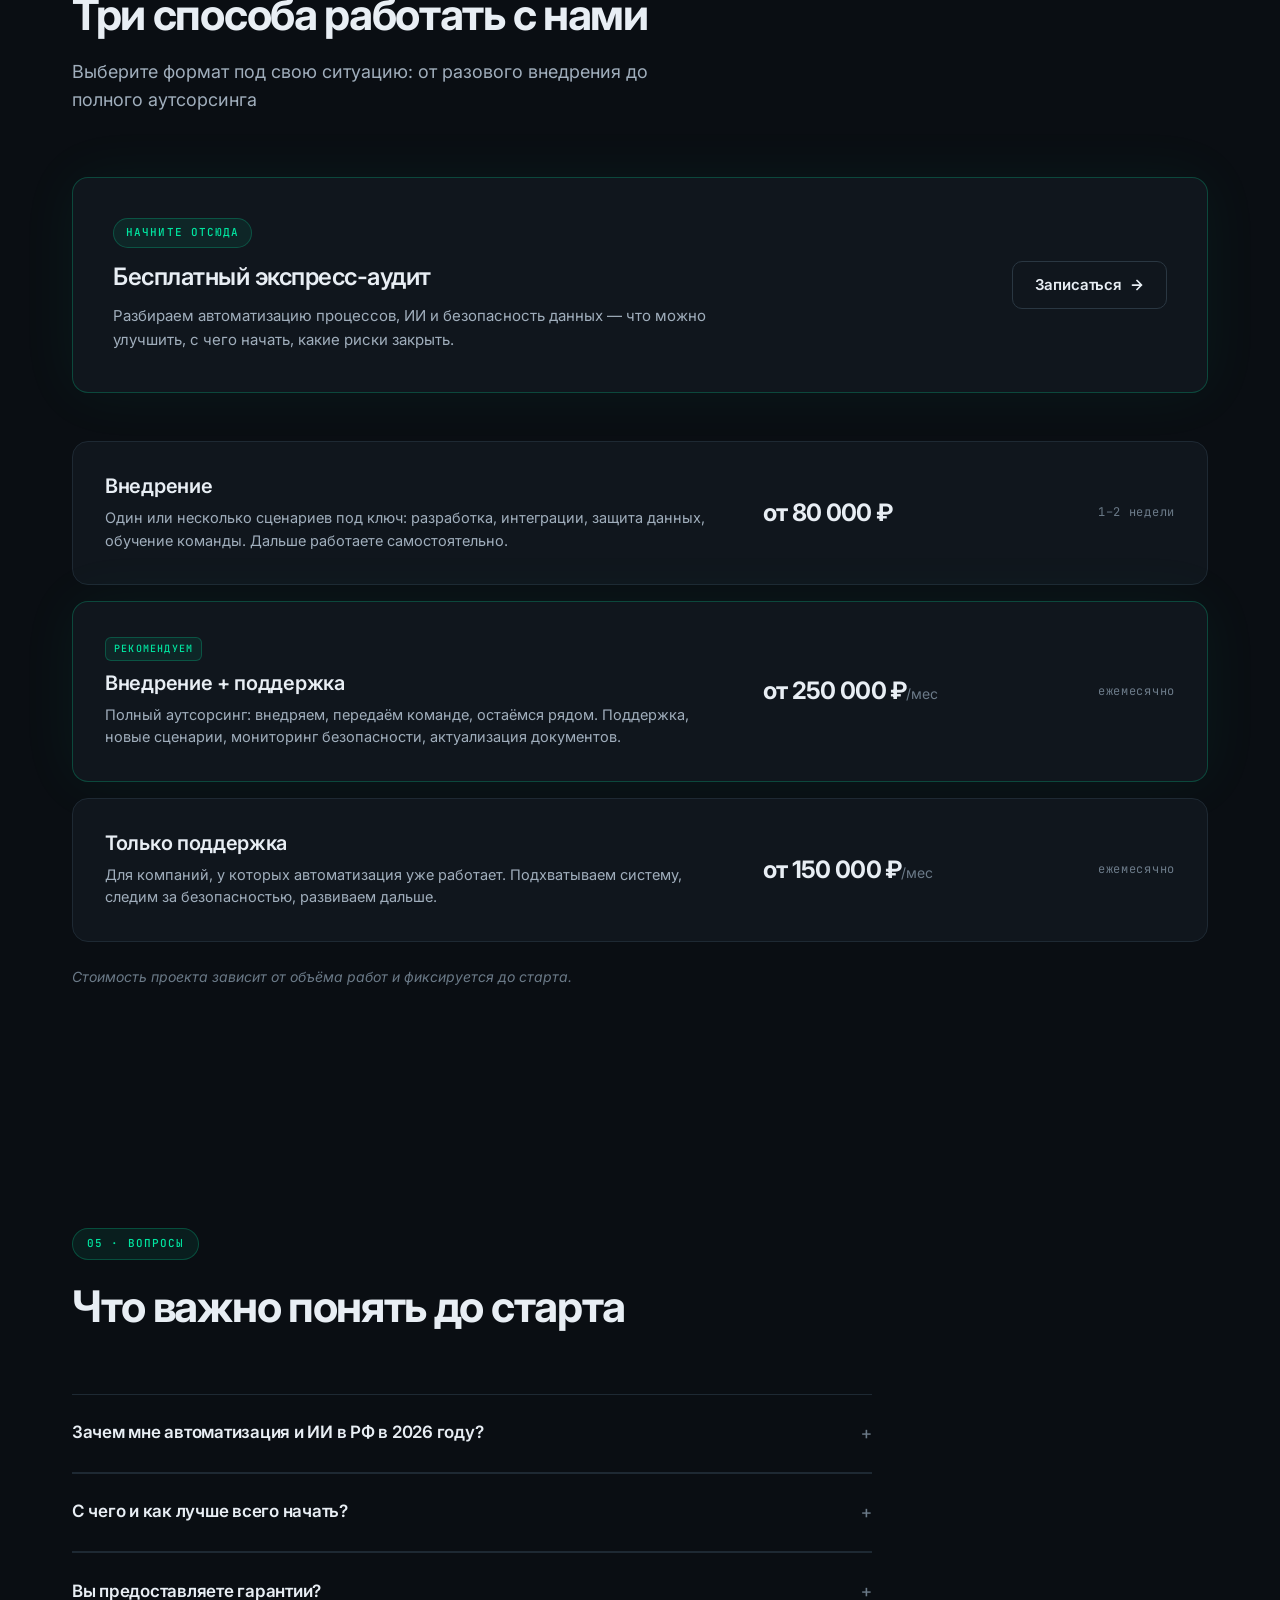
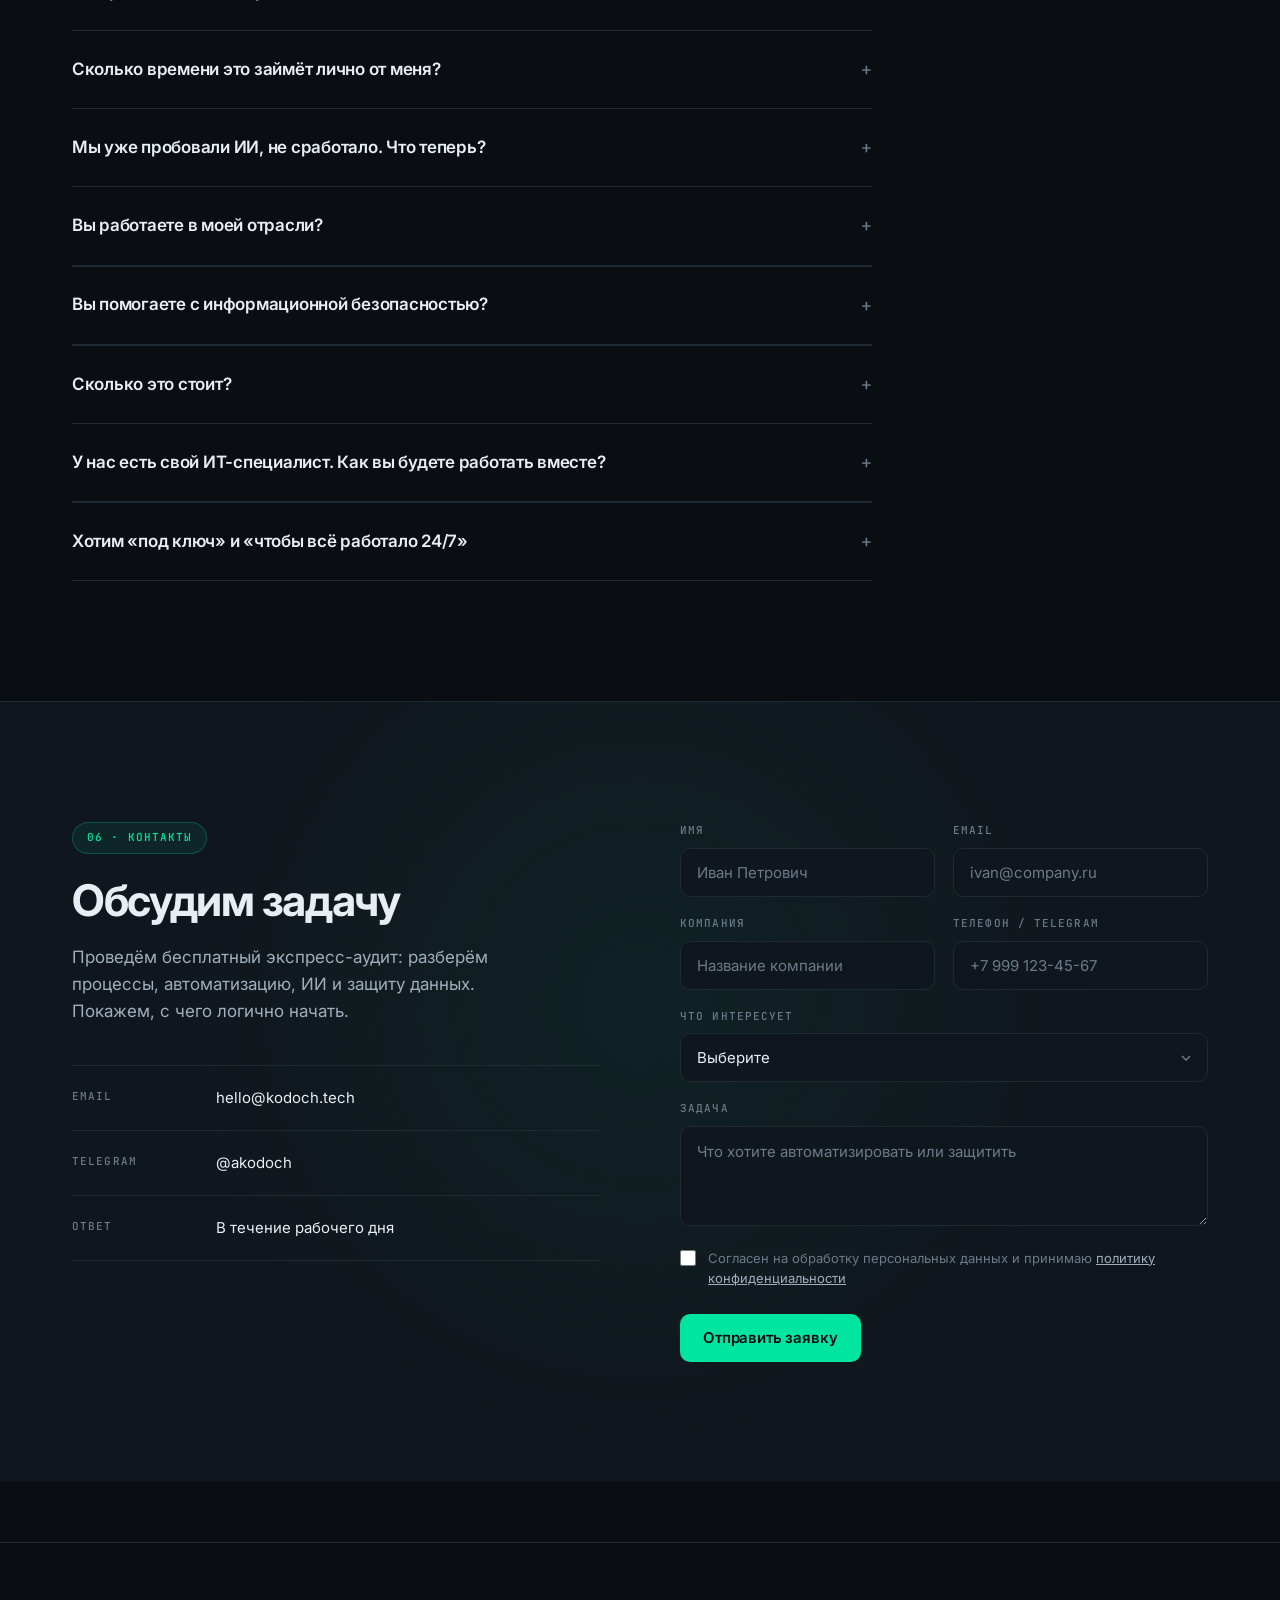
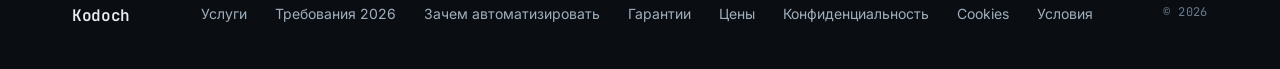
==== commit 66a9d397: "Update index.html Fixed telegram contact username" ====
--- a/index.html
+++ b/index.html
@@ -562,7 +562,7 @@
             </li>
             <li>
               <span class="label">Telegram</span>
-              <a href="#">@kodoch</a>
+              <a href="#">@akodoch</a>
             </li>
             <li>
               <span class="label">Ответ</span>
@@ -750,4 +750,4 @@
 
 </body>
 
-</html>+</html>
--- a/assets/css/styles.css
+++ b/assets/css/styles.css
@@ -0,0 +1,2119 @@
+@import url('https://fonts.googleapis.com/css2?family=Inter:wght@400;500;600;700;800&family=JetBrains+Mono:wght@400;500;600&display=swap');
+
+:root {
+  --bg: #0A0E13;
+  --surface-1: #10161D;
+  --surface-2: #161E27;
+  --surface-3: #1C2630;
+
+  --border: #1E2933;
+  --border-strong: #2A3742;
+
+  --text: #E8EEF4;
+  --text-2: #A0AEBC;
+  --text-3: #6B7A88;
+
+  --accent: #00E5A0;
+  --accent-hover: #00C88C;
+  --accent-dim: rgba(0, 229, 160, 0.08);
+  --accent-border: rgba(0, 229, 160, 0.24);
+
+  --font-sans: 'Inter', -apple-system, BlinkMacSystemFont, 'Segoe UI', sans-serif;
+  --font-mono: 'JetBrains Mono', 'SF Mono', Consolas, monospace;
+
+  --r-sm: 6px;
+  --r: 10px;
+  --r-lg: 16px;
+  --r-xl: 24px;
+}
+
+*,
+*::before,
+*::after {
+  box-sizing: border-box;
+  margin: 0;
+  padding: 0;
+}
+
+html {
+  scroll-behavior: smooth;
+}
+
+body {
+  font-family: var(--font-sans);
+  background: var(--bg);
+  color: var(--text);
+  font-size: 16px;
+  line-height: 1.6;
+  font-weight: 400;
+  overflow-x: hidden;
+  -webkit-font-smoothing: antialiased;
+  -moz-osx-font-smoothing: grayscale;
+}
+
+img,
+svg {
+  display: block;
+  max-width: 100%;
+}
+
+a {
+  color: inherit;
+}
+
+::selection {
+  background: var(--accent);
+  color: var(--bg);
+}
+
+h1,
+h2,
+h3,
+h4 {
+  font-family: var(--font-sans);
+  font-weight: 700;
+  letter-spacing: -0.03em;
+  line-height: 1.05;
+  color: var(--text);
+}
+
+h1 {
+  font-size: clamp(40px, 6vw, 80px);
+  letter-spacing: -0.04em;
+}
+
+h2 {
+  font-size: clamp(28px, 3.4vw, 44px);
+  letter-spacing: -0.03em;
+}
+
+h3 {
+  font-size: clamp(20px, 2vw, 24px);
+  font-weight: 600;
+  line-height: 1.25;
+  letter-spacing: -0.02em;
+}
+
+h4 {
+  font-size: 17px;
+  font-weight: 600;
+  letter-spacing: -0.01em;
+}
+
+p {
+  color: var(--text-2);
+}
+
+.container {
+  width: 100%;
+  max-width: 1200px;
+  margin: 0 auto;
+  padding: 0 32px;
+}
+
+.section {
+  padding: 120px 0;
+  position: relative;
+}
+
+.section-head {
+  margin-bottom: 64px;
+  max-width: 800px;
+}
+
+.section-head.center {
+  margin-left: auto;
+  margin-right: auto;
+  text-align: center;
+}
+
+.section-head h2 {
+  margin-bottom: 20px;
+}
+
+.section-head p {
+  font-size: 18px;
+  line-height: 1.55;
+  color: var(--text-2);
+  max-width: 640px;
+}
+
+.section-head.center p {
+  margin-left: auto;
+  margin-right: auto;
+}
+
+.section-num {
+  display: inline-flex;
+  align-items: center;
+  gap: 10px;
+  font-family: var(--font-mono);
+  font-size: 11px;
+  font-weight: 500;
+  letter-spacing: 0.1em;
+  text-transform: uppercase;
+  color: var(--accent);
+  margin-bottom: 24px;
+  padding: 6px 14px;
+  border-radius: 100px;
+  background: var(--accent-dim);
+  border: 1px solid var(--accent-border);
+}
+
+.section-title h2 {
+  margin-bottom: 20px;
+}
+
+.section-title p {
+  font-size: 18px;
+  line-height: 1.55;
+  color: var(--text-2);
+  max-width: 640px;
+}
+
+.eyebrow {
+  display: inline-flex;
+  align-items: center;
+  gap: 10px;
+  font-family: var(--font-mono);
+  font-size: 11px;
+  font-weight: 500;
+  letter-spacing: 0.1em;
+  text-transform: uppercase;
+  color: var(--accent);
+  margin-bottom: 24px;
+  padding: 6px 14px;
+  border-radius: 100px;
+  background: var(--accent-dim);
+  border: 1px solid var(--accent-border);
+}
+
+.btn {
+  display: inline-flex;
+  align-items: center;
+  gap: 8px;
+  padding: 14px 22px;
+  font-family: var(--font-sans);
+  font-size: 15px;
+  font-weight: 600;
+  text-decoration: none;
+  border-radius: var(--r);
+  border: 1px solid transparent;
+  cursor: pointer;
+  transition: all 0.15s ease;
+  letter-spacing: -0.01em;
+  line-height: 1.2;
+  white-space: nowrap;
+}
+
+.btn-primary {
+  background: var(--accent);
+  color: var(--bg);
+}
+
+.btn-primary:hover {
+  background: var(--accent-hover);
+  transform: translateY(-1px);
+  box-shadow: 0 8px 24px rgba(0, 229, 160, 0.24);
+}
+
+.btn-primary:disabled {
+  opacity: 0.5;
+  cursor: not-allowed;
+  transform: none;
+  box-shadow: none;
+}
+
+.btn-outline {
+  background: transparent;
+  color: var(--text);
+  border-color: var(--border-strong);
+}
+
+.btn-outline:hover {
+  background: var(--surface-1);
+  border-color: var(--text-3);
+}
+
+.header {
+  position: fixed;
+  top: 0;
+  left: 0;
+  right: 0;
+  z-index: 100;
+  padding: 18px 0;
+  transition: padding 0.2s;
+}
+
+.header::before {
+  content: '';
+  position: absolute;
+  inset: 0;
+  background: rgba(10, 14, 19, 0.72);
+  backdrop-filter: blur(20px) saturate(150%);
+  -webkit-backdrop-filter: blur(20px) saturate(150%);
+  border-bottom: 1px solid transparent;
+  transition: border-color 0.3s;
+  z-index: -1;
+}
+
+.header.scrolled::before {
+  border-bottom-color: var(--border);
+}
+
+.header.scrolled {
+  padding: 12px 0;
+}
+
+.header-inner {
+  display: flex;
+  align-items: center;
+  justify-content: space-between;
+  gap: 32px;
+}
+
+.logo {
+  display: flex;
+  align-items: center;
+  gap: 10px;
+  font-family: var(--font-mono);
+  font-size: 17px;
+  font-weight: 600;
+  color: var(--text);
+  text-decoration: none;
+  letter-spacing: -0.02em;
+}
+
+.logo-mark {
+  width: 26px;
+  height: 26px;
+  background: var(--accent);
+  border-radius: 7px;
+  display: grid;
+  place-items: center;
+  color: var(--bg);
+  font-size: 13px;
+  font-weight: 700;
+  position: relative;
+}
+
+.logo-mark::after {
+  content: '';
+  position: absolute;
+  inset: 5px;
+  border-radius: 3px;
+  border: 1.5px solid var(--bg);
+}
+
+.nav {
+  display: flex;
+  gap: 2px;
+  align-items: center;
+}
+
+.nav a {
+  font-size: 14px;
+  font-weight: 500;
+  color: var(--text-2);
+  text-decoration: none;
+  padding: 9px 14px;
+  border-radius: var(--r-sm);
+  transition: all 0.15s;
+}
+
+.nav a:hover {
+  color: var(--text);
+  background: var(--surface-1);
+}
+
+.nav a.active {
+  color: var(--text);
+  background: var(--surface-1);
+}
+
+.header-cta {
+  padding: 10px 16px;
+  font-size: 14px;
+}
+
+.burger {
+  display: none;
+  background: none;
+  border: none;
+  cursor: pointer;
+  padding: 8px;
+  color: var(--text);
+}
+
+.hero {
+  padding: 180px 0 100px;
+  position: relative;
+  overflow: hidden;
+}
+
+.hero::before {
+  content: '';
+  position: absolute;
+  top: -400px;
+  left: 50%;
+  transform: translateX(-50%);
+  width: 1200px;
+  height: 1200px;
+  background: radial-gradient(circle, rgba(0, 229, 160, 0.07) 0%, transparent 55%);
+  pointer-events: none;
+}
+
+.hero-inner {
+  position: relative;
+  z-index: 1;
+}
+
+.hero h1 {
+  max-width: 960px;
+  margin-bottom: 28px;
+}
+
+.hero h1 .accent,
+.hero h1 em {
+  color: var(--accent);
+  font-style: normal;
+}
+
+.hero-lead {
+  font-size: 20px;
+  line-height: 1.55;
+  color: var(--text-2);
+  max-width: 640px;
+  margin-bottom: 44px;
+}
+
+.hero-actions {
+  display: flex;
+  gap: 12px;
+  flex-wrap: wrap;
+  margin-bottom: 80px;
+}
+
+.hero-meta {
+  display: grid;
+  grid-template-columns: repeat(4, 1fr);
+  gap: 24px;
+  padding-top: 40px;
+  border-top: 1px solid var(--border);
+  max-width: 1000px;
+}
+
+.hero-meta-item dt,
+.hero-meta dt {
+  font-family: var(--font-mono);
+  font-size: 11px;
+  font-weight: 500;
+  letter-spacing: 0.1em;
+  text-transform: uppercase;
+  color: var(--text-3);
+  margin-bottom: 10px;
+}
+
+.hero-meta-item dd,
+.hero-meta dd {
+  font-size: 15px;
+  font-weight: 500;
+  color: var(--text);
+  line-height: 1.4;
+}
+
+.manifest {
+  padding: 100px 0;
+  border-top: 1px solid var(--border);
+}
+
+.manifest-inner {
+  max-width: 860px;
+  margin: 0 auto;
+}
+
+.manifest h2 {
+  margin-bottom: 32px;
+  max-width: 720px;
+}
+
+.manifest p {
+  font-size: 18px;
+  line-height: 1.65;
+  color: var(--text-2);
+  margin-bottom: 20px;
+}
+
+.manifest-stats {
+  display: grid;
+  grid-template-columns: repeat(4, 1fr);
+  gap: 24px;
+  margin: 48px 0;
+  padding: 40px 0;
+  border-top: 1px solid var(--border);
+  border-bottom: 1px solid var(--border);
+}
+
+.manifest-stats>div dt {
+  font-size: 36px;
+  font-weight: 700;
+  letter-spacing: -0.03em;
+  color: var(--accent);
+  line-height: 1;
+  margin-bottom: 12px;
+  font-family: var(--font-sans);
+}
+
+.manifest-stats>div dd {
+  font-size: 14px;
+  color: var(--text-2);
+  line-height: 1.4;
+  margin: 0;
+}
+
+.grid-3 {
+  display: grid;
+  grid-template-columns: repeat(3, 1fr);
+  gap: 20px;
+}
+
+.grid-2 {
+  display: grid;
+  grid-template-columns: repeat(2, 1fr);
+  gap: 20px;
+}
+
+.card {
+  background: var(--surface-1);
+  border: 1px solid var(--border);
+  border-radius: var(--r-lg);
+  padding: 32px;
+  transition: all 0.2s ease;
+}
+
+.card:hover {
+  border-color: var(--border-strong);
+  background: var(--surface-2);
+}
+
+.card-icon {
+  width: 44px;
+  height: 44px;
+  border-radius: 12px;
+  background: var(--accent-dim);
+  border: 1px solid var(--accent-border);
+  display: grid;
+  place-items: center;
+  color: var(--accent);
+  margin-bottom: 22px;
+}
+
+.card h3 {
+  margin-bottom: 14px;
+}
+
+.card p {
+  font-size: 15px;
+  line-height: 1.55;
+  color: var(--text-2);
+}
+
+.card-list {
+  list-style: none;
+  margin-top: 22px;
+  padding-top: 22px;
+  border-top: 1px solid var(--border);
+}
+
+.card-list li {
+  padding-left: 18px;
+  position: relative;
+  font-size: 14.5px;
+  line-height: 1.5;
+  color: var(--text);
+  margin-bottom: 10px;
+}
+
+.card-list li:last-child {
+  margin-bottom: 0;
+}
+
+.card-list li::before {
+  content: '';
+  position: absolute;
+  left: 0;
+  top: 10px;
+  width: 8px;
+  height: 1.5px;
+  background: var(--accent);
+  border-radius: 1px;
+}
+
+.directions {
+  display: grid;
+  grid-template-columns: repeat(3, 1fr);
+  gap: 20px;
+}
+
+.direction {
+  background: var(--surface-1);
+  border: 1px solid var(--border);
+  border-radius: var(--r-lg);
+  padding: 32px;
+  transition: all 0.2s ease;
+}
+
+.direction:hover {
+  border-color: var(--border-strong);
+  background: var(--surface-2);
+}
+
+.direction-num {
+  display: inline-flex;
+  align-items: center;
+  gap: 10px;
+  font-family: var(--font-mono);
+  font-size: 11px;
+  font-weight: 500;
+  letter-spacing: 0.1em;
+  text-transform: uppercase;
+  color: var(--accent);
+  margin-bottom: 20px;
+  padding: 5px 12px;
+  border-radius: 100px;
+  background: var(--accent-dim);
+  border: 1px solid var(--accent-border);
+}
+
+.direction h3 {
+  margin-bottom: 14px;
+}
+
+.direction p {
+  font-size: 15px;
+  line-height: 1.55;
+  color: var(--text-2);
+  margin-bottom: 20px;
+}
+
+.direction-tag {
+  display: inline-block;
+  font-family: var(--font-mono);
+  font-size: 11px;
+  font-weight: 500;
+  letter-spacing: 0.06em;
+  text-transform: uppercase;
+  color: var(--text-3);
+  padding: 5px 10px;
+  border: 1px solid var(--border-strong);
+  border-radius: var(--r-sm);
+}
+
+.direction-list {
+  list-style: none;
+  margin-top: 20px;
+  padding-top: 20px;
+  border-top: 1px solid var(--border);
+}
+
+.direction-list li {
+  padding-left: 18px;
+  position: relative;
+  font-size: 14.5px;
+  line-height: 1.5;
+  color: var(--text);
+  margin-bottom: 10px;
+}
+
+.direction-list li:last-child {
+  margin-bottom: 0;
+}
+
+.direction-list li::before {
+  content: '';
+  position: absolute;
+  left: 0;
+  top: 10px;
+  width: 8px;
+  height: 1.5px;
+  background: var(--accent);
+  border-radius: 1px;
+}
+
+.direction-sum {
+  margin-top: 40px;
+}
+
+.direction-sum-label {
+  font-family: var(--font-mono);
+  font-size: 11px;
+  font-weight: 500;
+  letter-spacing: 0.1em;
+  text-transform: uppercase;
+  color: var(--accent);
+}
+
+.direction-sum-text {
+  font-size: 20px;
+  line-height: 1.5;
+  color: var(--text);
+  font-weight: 500;
+  letter-spacing: -0.015em;
+}
+
+.callout {
+  background: var(--surface-1);
+  border: 1px solid var(--border);
+  border-radius: var(--r-lg);
+  padding: 40px;
+  display: grid;
+  grid-template-columns: 140px 1fr;
+  gap: 40px;
+  align-items: center;
+  position: relative;
+  overflow: hidden;
+}
+
+.callout::before {
+  content: '';
+  position: absolute;
+  top: 0;
+  left: 0;
+  width: 3px;
+  height: 100%;
+  background: var(--accent);
+}
+
+.callout-label {
+  font-family: var(--font-mono);
+  font-size: 11px;
+  font-weight: 500;
+  letter-spacing: 0.1em;
+  text-transform: uppercase;
+  color: var(--accent);
+}
+
+.callout-text {
+  font-size: 20px;
+  line-height: 1.5;
+  color: var(--text);
+  font-weight: 500;
+  letter-spacing: -0.015em;
+}
+
+.problems-grid {
+  display: grid;
+  grid-template-columns: repeat(3, 1fr);
+  gap: 20px;
+}
+
+.problem-card {
+  background: var(--surface-1);
+  border: 1px solid var(--border);
+  border-radius: var(--r-lg);
+  padding: 28px;
+  transition: all 0.2s ease;
+}
+
+.problem-card:hover {
+  border-color: var(--border-strong);
+  background: var(--surface-2);
+}
+
+.problem-icon {
+  width: 40px;
+  height: 40px;
+  border-radius: 10px;
+  background: var(--accent-dim);
+  border: 1px solid var(--accent-border);
+  display: grid;
+  place-items: center;
+  color: var(--accent);
+  margin-bottom: 20px;
+}
+
+.problem-card h4 {
+  font-size: 17px;
+  font-weight: 600;
+  margin-bottom: 10px;
+  letter-spacing: -0.01em;
+}
+
+.problem-card p {
+  font-size: 14.5px;
+  line-height: 1.55;
+  color: var(--text-2);
+}
+
+.steps {
+  display: grid;
+  grid-template-columns: repeat(4, 1fr);
+  gap: 20px;
+}
+
+.step,
+.process-item {
+  background: var(--surface-1);
+  border: 1px solid var(--border);
+  border-radius: var(--r-lg);
+  padding: 28px;
+  transition: all 0.2s ease;
+}
+
+.step:hover,
+.process-item:hover {
+  border-color: var(--border-strong);
+  background: var(--surface-2);
+}
+
+.step-num,
+.process-num {
+  display: inline-block;
+  font-family: var(--font-mono);
+  font-size: 12px;
+  font-weight: 500;
+  letter-spacing: 0.1em;
+  color: var(--accent);
+  margin-bottom: 16px;
+}
+
+.step h4,
+.process-item h4 {
+  font-size: 17px;
+  font-weight: 600;
+  margin-bottom: 10px;
+  letter-spacing: -0.01em;
+}
+
+.step p,
+.process-item p {
+  font-size: 14.5px;
+  line-height: 1.55;
+  color: var(--text-2);
+}
+
+.process-list {
+  display: grid;
+  grid-template-columns: repeat(4, 1fr);
+  gap: 20px;
+}
+
+.express-audit {
+  background: var(--surface-1);
+  border: 1px solid var(--accent-border);
+  border-radius: var(--r-lg);
+  padding: 40px;
+  margin-bottom: 48px;
+  display: grid;
+  grid-template-columns: 1fr auto;
+  gap: 40px;
+  align-items: center;
+  box-shadow: 0 0 60px rgba(0, 229, 160, 0.06);
+}
+
+.express-audit-label {
+  display: inline-block;
+  font-family: var(--font-mono);
+  font-size: 11px;
+  font-weight: 500;
+  letter-spacing: 0.1em;
+  text-transform: uppercase;
+  color: var(--accent);
+  margin-bottom: 14px;
+  padding: 5px 12px;
+  border-radius: 100px;
+  background: var(--accent-dim);
+  border: 1px solid var(--accent-border);
+}
+
+.express-audit h3 {
+  margin-bottom: 12px;
+  font-size: 24px;
+}
+
+.express-audit p {
+  font-size: 15px;
+  line-height: 1.6;
+  color: var(--text-2);
+  max-width: 640px;
+  margin-bottom: 0;
+}
+
+.pricing-table {
+  display: grid;
+  gap: 16px;
+}
+
+.pricing-row {
+  display: grid;
+  grid-template-columns: 1fr 200px 180px;
+  gap: 32px;
+  align-items: center;
+  padding: 32px;
+  background: var(--surface-1);
+  border: 1px solid var(--border);
+  border-radius: var(--r-lg);
+  transition: all 0.2s ease;
+}
+
+.pricing-row:hover {
+  border-color: var(--border-strong);
+  background: var(--surface-2);
+}
+
+.pricing-row-head {
+  display: none;
+}
+
+.pricing-row h3 {
+  font-size: 20px;
+  font-weight: 600;
+  margin-bottom: 8px;
+  letter-spacing: -0.015em;
+}
+
+.pricing-row p {
+  font-size: 14.5px;
+  line-height: 1.55;
+  color: var(--text-2);
+}
+
+.pricing-price {
+  font-size: 24px;
+  font-weight: 700;
+  letter-spacing: -0.03em;
+  color: var(--text);
+  white-space: nowrap;
+}
+
+.pricing-price small {
+  font-size: 14px;
+  color: var(--text-3);
+  font-weight: 400;
+  letter-spacing: 0;
+}
+
+.pricing-duration {
+  font-family: var(--font-mono);
+  font-size: 12px;
+  color: var(--text-3);
+  letter-spacing: 0.06em;
+  text-align: right;
+  white-space: nowrap;
+}
+
+.pricing-row-featured {
+  border-color: var(--accent-border);
+  box-shadow: 0 0 60px rgba(0, 229, 160, 0.06);
+}
+
+.pricing-badge {
+  display: inline-block;
+  font-family: var(--font-mono);
+  font-size: 10px;
+  font-weight: 500;
+  letter-spacing: 0.12em;
+  text-transform: uppercase;
+  color: var(--accent);
+  border: 1px solid var(--accent-border);
+  padding: 3px 8px;
+  border-radius: var(--r-sm);
+  margin-bottom: 10px;
+  background: var(--accent-dim);
+}
+
+.pricing-note {
+  margin-top: 24px;
+  font-size: 14px;
+  color: var(--text-3);
+  font-style: italic;
+  max-width: 640px;
+}
+
+.format {
+  background: var(--surface-1);
+  border: 1px solid var(--border);
+  border-radius: var(--r-lg);
+  padding: 40px;
+  transition: all 0.2s;
+}
+
+.format:hover {
+  border-color: var(--border-strong);
+}
+
+.format.featured {
+  border-color: var(--accent-border);
+  box-shadow: 0 0 60px rgba(0, 229, 160, 0.08);
+}
+
+.format-tag {
+  display: inline-block;
+  font-family: var(--font-mono);
+  font-size: 11px;
+  font-weight: 500;
+  letter-spacing: 0.1em;
+  text-transform: uppercase;
+  color: var(--accent);
+  padding: 5px 10px;
+  border: 1px solid var(--accent-border);
+  border-radius: var(--r-sm);
+  margin-bottom: 20px;
+  background: var(--accent-dim);
+}
+
+.format h3 {
+  margin-bottom: 12px;
+}
+
+.format-desc {
+  font-size: 15px;
+  line-height: 1.55;
+  color: var(--text-2);
+  margin-bottom: 28px;
+}
+
+.format-price {
+  display: flex;
+  align-items: baseline;
+  gap: 8px;
+  margin-bottom: 28px;
+  padding-bottom: 28px;
+  border-bottom: 1px solid var(--border);
+}
+
+.format-price-value {
+  font-size: 32px;
+  font-weight: 700;
+  letter-spacing: -0.03em;
+  color: var(--text);
+}
+
+.format-price-note {
+  font-family: var(--font-mono);
+  font-size: 12px;
+  color: var(--text-3);
+  letter-spacing: 0.04em;
+}
+
+.format-list {
+  list-style: none;
+  margin-bottom: 32px;
+}
+
+.format-list li {
+  padding-left: 20px;
+  position: relative;
+  font-size: 14.5px;
+  line-height: 1.55;
+  color: var(--text);
+  margin-bottom: 12px;
+}
+
+.format-list li::before {
+  content: '';
+  position: absolute;
+  left: 0;
+  top: 9px;
+  width: 10px;
+  height: 1.5px;
+  background: var(--accent);
+  border-radius: 1px;
+}
+
+.faq-list {
+  max-width: 800px;
+  border-top: 1px solid var(--border);
+}
+
+.faq-item {
+  border-bottom: 1px solid var(--border);
+}
+
+.faq-q {
+  width: 100%;
+  background: none;
+  border: none;
+  padding: 26px 0;
+  text-align: left;
+  font-family: var(--font-sans);
+  font-size: 17px;
+  font-weight: 600;
+  color: var(--text);
+  cursor: pointer;
+  display: flex;
+  justify-content: space-between;
+  align-items: center;
+  gap: 24px;
+  letter-spacing: -0.015em;
+  line-height: 1.4;
+  transition: color 0.15s;
+}
+
+.faq-q:hover {
+  color: var(--accent);
+}
+
+.faq-toggle {
+  font-family: var(--font-mono);
+  font-size: 18px;
+  font-weight: 400;
+  color: var(--text-3);
+  flex-shrink: 0;
+  transition: transform 0.2s, color 0.15s;
+}
+
+.faq-item.open .faq-toggle {
+  transform: rotate(45deg);
+  color: var(--accent);
+}
+
+.faq-a {
+  max-height: 0;
+  overflow: hidden;
+  transition: max-height 0.3s ease;
+}
+
+.faq-a-inner {
+  padding: 0 0 26px;
+  font-size: 15.5px;
+  line-height: 1.65;
+  color: var(--text-2);
+  max-width: 640px;
+}
+
+.contact-block,
+.contact {
+  display: grid;
+  grid-template-columns: 1fr 1fr;
+  gap: 80px;
+  align-items: start;
+}
+
+.contact-info h2 {
+  margin-bottom: 20px;
+}
+
+.contact-info>p {
+  font-size: 17px;
+  line-height: 1.6;
+  color: var(--text-2);
+  margin-bottom: 40px;
+  max-width: 480px;
+}
+
+.contact-details {
+  list-style: none;
+  border-top: 1px solid var(--border);
+}
+
+.contact-details li {
+  display: grid;
+  grid-template-columns: 120px 1fr;
+  gap: 24px;
+  padding: 20px 0;
+  border-bottom: 1px solid var(--border);
+  font-size: 15px;
+  color: var(--text);
+}
+
+.contact-details .label {
+  font-family: var(--font-mono);
+  font-size: 11px;
+  font-weight: 500;
+  letter-spacing: 0.1em;
+  text-transform: uppercase;
+  color: var(--text-3);
+  padding-top: 2px;
+}
+
+.contact-details a {
+  color: var(--text);
+  text-decoration: none;
+  transition: color 0.15s;
+}
+
+.contact-details a:hover {
+  color: var(--accent);
+}
+
+.contact-form,
+.form {
+  display: flex;
+  flex-direction: column;
+  gap: 18px;
+}
+
+.form-row {
+  display: grid;
+  grid-template-columns: 1fr 1fr;
+  gap: 18px;
+}
+
+.form-field,
+.field {
+  display: flex;
+  flex-direction: column;
+  gap: 8px;
+}
+
+.form-field label,
+.field label {
+  font-family: var(--font-mono);
+  font-size: 11px;
+  font-weight: 500;
+  letter-spacing: 0.1em;
+  text-transform: uppercase;
+  color: var(--text-3);
+}
+
+.form-field input,
+.form-field select,
+.form-field textarea,
+.field input,
+.field select,
+.field textarea {
+  width: 100%;
+  padding: 14px 16px;
+  background: var(--surface-1);
+  border: 1px solid var(--border);
+  border-radius: var(--r);
+  font-family: var(--font-sans);
+  font-size: 15px;
+  color: var(--text);
+  outline: none;
+  transition: border-color 0.15s, background 0.15s;
+}
+
+.form-field input::placeholder,
+.form-field textarea::placeholder,
+.field input::placeholder,
+.field textarea::placeholder {
+  color: var(--text-3);
+}
+
+.form-field input:focus,
+.form-field select:focus,
+.form-field textarea:focus,
+.field input:focus,
+.field select:focus,
+.field textarea:focus {
+  border-color: var(--accent);
+  background: var(--surface-2);
+}
+
+.form-field textarea,
+.field textarea {
+  resize: vertical;
+  min-height: 100px;
+  line-height: 1.5;
+  font-family: var(--font-sans);
+}
+
+.form-field select,
+.field select {
+  appearance: none;
+  -webkit-appearance: none;
+  background-image: url("data:image/svg+xml;charset=UTF-8,%3csvg xmlns='http://www.w3.org/2000/svg' viewBox='0 0 10 6' fill='none' stroke='%236B7A88' stroke-width='1.5'%3e%3cpath d='M1 1l4 4 4-4'/%3e%3c/svg%3e");
+  background-repeat: no-repeat;
+  background-position: right 16px center;
+  background-size: 10px;
+  padding-right: 40px;
+  cursor: pointer;
+}
+
+.form-consent {
+  display: flex;
+  align-items: flex-start;
+  gap: 12px;
+  font-size: 13px;
+  color: var(--text-3);
+  line-height: 1.55;
+  cursor: pointer;
+  margin-top: 4px;
+}
+
+.form-consent input {
+  width: 16px;
+  height: 16px;
+  margin-top: 2px;
+  accent-color: var(--accent);
+  cursor: pointer;
+  flex-shrink: 0;
+}
+
+.form-consent a {
+  color: var(--text-2);
+  text-decoration: underline;
+}
+
+.contact-form .btn,
+.form .btn {
+  align-self: flex-start;
+  margin-top: 8px;
+}
+
+.form-result {
+  display: none;
+  padding: 14px 18px;
+  font-size: 14px;
+  border-radius: var(--r);
+  margin-top: 4px;
+}
+
+.form-result.success {
+  display: block;
+  background: var(--accent-dim);
+  color: var(--accent);
+  border: 1px solid var(--accent-border);
+}
+
+.form-result.error {
+  display: block;
+  background: rgba(255, 100, 100, 0.08);
+  color: #FF7A7A;
+  border: 1px solid rgba(255, 100, 100, 0.24);
+}
+
+.footer {
+  border-top: 1px solid var(--border);
+  padding: 60px 0 40px;
+  margin-top: 60px;
+}
+
+.footer-inner {
+  display: flex;
+  justify-content: space-between;
+  align-items: flex-start;
+  gap: 40px;
+  flex-wrap: wrap;
+}
+
+.footer-logo {
+  font-family: var(--font-mono);
+  font-size: 16px;
+  font-weight: 600;
+  color: var(--text);
+  text-decoration: none;
+  letter-spacing: -0.02em;
+}
+
+.footer-nav {
+  display: flex;
+  gap: 28px;
+  flex-wrap: wrap;
+}
+
+.footer-nav a {
+  font-size: 14px;
+  color: var(--text-2);
+  text-decoration: none;
+  transition: color 0.15s;
+}
+
+.footer-nav a:hover {
+  color: var(--text);
+}
+
+.footer-copy {
+  font-family: var(--font-mono);
+  font-size: 12px;
+  color: var(--text-3);
+  letter-spacing: 0.04em;
+}
+
+.reveal {
+  opacity: 0;
+  transform: translateY(16px);
+  transition: opacity 0.6s cubic-bezier(0.22, 1, 0.36, 1),
+    transform 0.6s cubic-bezier(0.22, 1, 0.36, 1);
+}
+
+.reveal.visible {
+  opacity: 1;
+  transform: translateY(0);
+}
+
+.services-line {
+  font-family: var(--font-mono);
+  font-size: 15px;
+  line-height: 1.8;
+  color: var(--text);
+  letter-spacing: -0.01em;
+  max-width: 900px;
+}
+
+.services-line .item {
+  color: var(--text);
+  padding: 4px 10px;
+  border: 1px solid var(--border);
+  border-radius: var(--r-sm);
+  background: var(--surface-1);
+  display: inline-block;
+  margin: 0 4px 8px 0;
+  font-size: 13px;
+}
+
+@media (max-width: 960px) {
+  .container {
+    padding: 0 24px;
+  }
+
+  .section {
+    padding: 88px 0;
+  }
+
+  .section-head {
+    margin-bottom: 48px;
+  }
+
+  .grid-3 {
+    grid-template-columns: 1fr;
+  }
+
+  .directions {
+    grid-template-columns: 1fr;
+  }
+
+  .problems-grid {
+    grid-template-columns: repeat(2, 1fr);
+  }
+
+  .steps,
+  .process-list {
+    grid-template-columns: repeat(2, 1fr);
+  }
+
+  .manifest-stats {
+    grid-template-columns: repeat(2, 1fr);
+  }
+
+  .contact-block,
+  .contact {
+    grid-template-columns: 1fr;
+    gap: 48px;
+  }
+
+  .callout {
+    grid-template-columns: 1fr;
+    gap: 20px;
+    padding: 32px;
+  }
+
+  .hero-meta {
+    grid-template-columns: repeat(2, 1fr);
+  }
+
+  .pricing-row {
+    grid-template-columns: 1fr 1fr;
+    gap: 16px;
+  }
+
+  .pricing-duration {
+    grid-column: 1 / -1;
+    text-align: left;
+  }
+
+  .express-audit {
+    grid-template-columns: 1fr;
+    gap: 24px;
+    padding: 32px;
+  }
+}
+
+.timeline {
+  position: relative;
+  padding-left: 44px;
+  max-width: 860px;
+}
+
+.timeline::before {
+  content: '';
+  position: absolute;
+  left: 5px;
+  top: 10px;
+  bottom: 10px;
+  width: 1px;
+  background: var(--border);
+}
+
+.timeline-item {
+  position: relative;
+  padding-bottom: 48px;
+}
+
+.timeline-item:last-child {
+  padding-bottom: 0;
+}
+
+.timeline-item::before {
+  content: '';
+  position: absolute;
+  left: -44px;
+  top: 6px;
+  width: 11px;
+  height: 11px;
+  background: var(--bg);
+  border: 1.5px solid var(--border-strong);
+  border-radius: 50%;
+  z-index: 1;
+}
+
+.timeline-item:first-child::before {
+  background: var(--accent);
+  border-color: var(--accent);
+  box-shadow: 0 0 0 4px rgba(0, 229, 160, 0.15);
+}
+
+.timeline-date {
+  font-family: var(--font-mono);
+  font-size: 12px;
+  font-weight: 500;
+  letter-spacing: 0.1em;
+  text-transform: uppercase;
+  color: var(--accent);
+  display: block;
+  margin-bottom: 12px;
+}
+
+.timeline-body h3 {
+  font-size: 20px;
+  font-weight: 600;
+  margin-bottom: 10px;
+  letter-spacing: -0.015em;
+}
+
+.timeline-body p {
+  font-size: 15.5px;
+  line-height: 1.65;
+  color: var(--text-2);
+}
+
+.timeline-body a {
+  color: var(--text);
+  text-decoration: none;
+  border-bottom: 1px solid var(--border-strong);
+  transition: border-color 0.15s, color 0.15s;
+}
+
+.timeline-body a:hover {
+  border-color: var(--accent);
+  color: var(--accent);
+}
+
+.callout-author {
+  display: block;
+  font-family: var(--font-mono);
+  font-size: 12px;
+  font-weight: 500;
+  letter-spacing: 0.08em;
+  text-transform: uppercase;
+  color: var(--text-3);
+  margin-top: 14px;
+}
+
+.compare-table {
+  border: 1px solid var(--border);
+  border-radius: var(--r-lg);
+  overflow: hidden;
+  background: var(--surface-1);
+}
+
+.compare-row {
+  display: grid;
+  grid-template-columns: 200px 1fr 1fr;
+  border-bottom: 1px solid var(--border);
+}
+
+.compare-row:last-child {
+  border-bottom: none;
+}
+
+.compare-row>div {
+  padding: 22px 24px;
+  font-size: 15px;
+  line-height: 1.55;
+  color: var(--text-2);
+  display: flex;
+  align-items: center;
+  border-right: 1px solid var(--border);
+}
+
+.compare-row>div:last-child {
+  border-right: none;
+  color: var(--text);
+}
+
+.compare-row>div:first-child {
+  font-family: var(--font-mono);
+  font-size: 12px;
+  font-weight: 500;
+  letter-spacing: 0.08em;
+  text-transform: uppercase;
+  color: var(--text-3);
+}
+
+.compare-row-head {
+  background: var(--surface-2);
+  border-bottom: 1px solid var(--border-strong);
+}
+
+.compare-row-head>div {
+  font-family: var(--font-mono);
+  font-size: 11px;
+  font-weight: 500;
+  letter-spacing: 0.1em;
+  text-transform: uppercase;
+  color: var(--text-3);
+  padding: 16px 24px;
+}
+
+.compare-row-head>div:nth-child(3) {
+  color: var(--accent);
+  background: var(--accent-dim);
+}
+
+.compare-row>div:nth-child(3) {
+  background: rgba(0, 229, 160, 0.02);
+  font-weight: 500;
+}
+
+.breadcrumbs {
+  display: flex;
+  gap: 8px;
+  align-items: center;
+  font-family: var(--font-mono);
+  font-size: 12px;
+  color: var(--text-3);
+  margin-bottom: 24px;
+  flex-wrap: wrap;
+}
+
+.breadcrumbs a {
+  color: var(--text-3);
+  text-decoration: none;
+  transition: color 0.15s;
+}
+
+.breadcrumbs a:hover {
+  color: var(--accent);
+}
+
+.breadcrumbs .sep {
+  color: var(--text-3);
+  opacity: 0.6;
+}
+
+.breadcrumbs .current {
+  color: var(--text-2);
+}
+
+.legal-layout {
+  display: grid;
+  grid-template-columns: 280px 1fr;
+  gap: 60px;
+  align-items: start;
+  max-width: 1200px;
+  margin: 0 auto;
+  padding: 0 32px;
+}
+
+.legal-toc {
+  position: sticky;
+  top: 100px;
+  background: var(--surface-1);
+  border: 1px solid var(--border);
+  border-radius: var(--r-lg);
+  padding: 28px;
+}
+
+.legal-toc h4 {
+  font-family: var(--font-mono);
+  font-size: 11px;
+  font-weight: 500;
+  letter-spacing: 0.1em;
+  text-transform: uppercase;
+  color: var(--text-3);
+  margin-bottom: 18px;
+}
+
+.legal-toc ol {
+  list-style: none;
+  counter-reset: toc;
+}
+
+.legal-toc li {
+  counter-increment: toc;
+  margin-bottom: 10px;
+}
+
+.legal-toc a {
+  color: var(--text-2);
+  text-decoration: none;
+  font-size: 13.5px;
+  line-height: 1.45;
+  transition: color 0.15s;
+  display: block;
+}
+
+.legal-toc a::before {
+  content: counter(toc, decimal-leading-zero) ' ';
+  font-family: var(--font-mono);
+  color: var(--text-3);
+  margin-right: 6px;
+  font-size: 11px;
+}
+
+.legal-toc a:hover,
+.legal-toc a.active {
+  color: var(--accent);
+}
+
+.legal-content {
+  max-width: 780px;
+}
+
+.legal-header {
+  padding-bottom: 32px;
+  margin-bottom: 48px;
+  border-bottom: 1px solid var(--border);
+}
+
+.legal-meta {
+  display: flex;
+  gap: 24px;
+  flex-wrap: wrap;
+  font-family: var(--font-mono);
+  font-size: 12px;
+  color: var(--text-3);
+  letter-spacing: 0.04em;
+}
+
+.legal-section {
+  margin-bottom: 48px;
+  scroll-margin-top: 100px;
+}
+
+.legal-section h2 {
+  font-family: var(--font-sans);
+  font-size: 24px;
+  font-weight: 700;
+  letter-spacing: -0.02em;
+  line-height: 1.25;
+  margin-bottom: 20px;
+  display: flex;
+  gap: 14px;
+  align-items: baseline;
+}
+
+.legal-section h2 .section-num {
+  padding: 0;
+  margin: 0;
+  background: transparent;
+  border: none;
+  color: var(--accent);
+  font-size: 14px;
+  flex-shrink: 0;
+}
+
+.legal-section p {
+  font-size: 16px;
+  line-height: 1.7;
+  color: var(--text-2);
+  margin-bottom: 16px;
+}
+
+.legal-section ul {
+  list-style: none;
+  margin-bottom: 16px;
+}
+
+.legal-section ul li {
+  font-size: 16px;
+  line-height: 1.7;
+  color: var(--text-2);
+  padding-left: 24px;
+  position: relative;
+  margin-bottom: 10px;
+}
+
+.legal-section ul li::before {
+  content: '';
+  position: absolute;
+  left: 0;
+  top: 12px;
+  width: 10px;
+  height: 1.5px;
+  background: var(--accent);
+  border-radius: 1px;
+}
+
+.legal-section a {
+  color: var(--text);
+  text-decoration: none;
+  border-bottom: 1px solid var(--border-strong);
+  transition: border-color 0.15s, color 0.15s;
+}
+
+.legal-section a:hover {
+  border-color: var(--accent);
+  color: var(--accent);
+}
+
+.legal-note {
+  padding: 20px 24px;
+  background: var(--surface-1);
+  border-left: 2px solid var(--accent);
+  border-radius: 0 var(--r) var(--r) 0;
+  font-size: 15px;
+  line-height: 1.65;
+  color: var(--text-2);
+  margin: 24px 0;
+}
+
+.legal-note strong {
+  color: var(--text);
+  font-weight: 600;
+}
+
+.legal-footer-note {
+  padding-top: 40px;
+  margin-top: 60px;
+  border-top: 1px solid var(--border);
+  font-size: 14px;
+  color: var(--text-3);
+  line-height: 1.7;
+  font-style: italic;
+}
+
+.legal-hub-grid {
+  display: grid;
+  grid-template-columns: repeat(3, 1fr);
+  gap: 20px;
+}
+
+.legal-hub-card {
+  background: var(--surface-1);
+  border: 1px solid var(--border);
+  border-radius: var(--r-lg);
+  padding: 32px;
+  text-decoration: none;
+  color: inherit;
+  display: flex;
+  flex-direction: column;
+  transition: all 0.2s;
+}
+
+.legal-hub-card:hover {
+  border-color: var(--border-strong);
+  background: var(--surface-2);
+}
+
+.legal-hub-num {
+  font-family: var(--font-mono);
+  font-size: 11px;
+  font-weight: 500;
+  letter-spacing: 0.1em;
+  color: var(--accent);
+  display: block;
+  margin-bottom: 18px;
+}
+
+.legal-hub-card h3 {
+  font-size: 20px;
+  font-weight: 600;
+  margin-bottom: 12px;
+  letter-spacing: -0.015em;
+}
+
+.legal-hub-card p {
+  font-size: 14.5px;
+  line-height: 1.6;
+  color: var(--text-2);
+  margin-bottom: 24px;
+  flex: 1;
+}
+
+.legal-hub-cta {
+  font-family: var(--font-mono);
+  font-size: 11px;
+  font-weight: 500;
+  letter-spacing: 0.1em;
+  text-transform: uppercase;
+  color: var(--accent);
+  transition: transform 0.15s;
+}
+
+.legal-hub-card:hover .legal-hub-cta {
+  transform: translateX(4px);
+}
+
+@media (max-width: 960px) {
+  .legal-layout {
+    grid-template-columns: 1fr;
+    gap: 32px;
+    padding: 0 24px;
+  }
+
+  .legal-toc {
+    position: static;
+  }
+
+  .legal-hub-grid {
+    grid-template-columns: 1fr;
+  }
+
+  .legal-section h2 {
+    font-size: 20px;
+  }
+
+  .legal-section p,
+  .legal-section ul li {
+    font-size: 15px;
+  }
+}
+
+.section-contact {
+  background: var(--surface-1);
+  border-top: 1px solid var(--border);
+  position: relative;
+  overflow: hidden;
+}
+
+.section-contact::before {
+  content: '';
+  position: absolute;
+  top: -300px;
+  left: 50%;
+  transform: translateX(-50%);
+  width: 1200px;
+  height: 1200px;
+  background: radial-gradient(circle, rgba(0, 229, 160, 0.06) 0%, transparent 55%);
+  pointer-events: none;
+}
+
+.section-contact .container {
+  position: relative;
+  z-index: 1;
+}
+
+@media (max-width: 900px) {
+  .compare-row {
+    grid-template-columns: 1fr;
+  }
+
+  .compare-row>div {
+    border-right: none;
+    border-bottom: 1px solid var(--border);
+    padding: 18px 20px;
+  }
+
+  .compare-row>div:last-child {
+    border-bottom: none;
+  }
+
+  .compare-row>div:first-child {
+    background: var(--surface-2);
+    padding: 12px 20px;
+    font-size: 11px;
+  }
+
+  .compare-row-head {
+    display: none;
+  }
+}
+
+.guarantees-grid {
+  display: grid;
+  grid-template-columns: repeat(3, 1fr);
+  gap: 20px;
+}
+
+.guarantee {
+  background: var(--surface-1);
+  border: 1px solid var(--border);
+  border-radius: var(--r-lg);
+  padding: 28px;
+  transition: all 0.2s ease;
+  display: flex;
+  flex-direction: column;
+}
+
+.guarantee:hover {
+  border-color: var(--border-strong);
+  background: var(--surface-2);
+}
+
+.guarantee-num {
+  display: inline-block;
+  font-family: var(--font-mono);
+  font-size: 12px;
+  font-weight: 500;
+  letter-spacing: 0.1em;
+  color: var(--accent);
+  margin-bottom: 18px;
+}
+
+.guarantee h3 {
+  font-size: 17px;
+  font-weight: 600;
+  margin-bottom: 12px;
+  letter-spacing: -0.015em;
+  line-height: 1.35;
+}
+
+.guarantee p {
+  font-size: 14.5px;
+  line-height: 1.55;
+  color: var(--text-2);
+  margin-bottom: 20px;
+  flex: 1;
+}
+
+.guarantee-ref {
+  display: block;
+  padding-top: 16px;
+  border-top: 1px solid var(--border);
+  font-family: var(--font-mono);
+  font-size: 11px;
+  font-weight: 500;
+  letter-spacing: 0.06em;
+  text-transform: uppercase;
+  color: var(--text-3);
+}
+
+@media (max-width: 960px) {
+  .guarantees-grid {
+    grid-template-columns: repeat(2, 1fr);
+  }
+}
+
+@media (max-width: 640px) {
+  .guarantees-grid {
+    grid-template-columns: 1fr;
+  }
+
+  .guarantee {
+    padding: 24px;
+  }
+}
+
+@media (max-width: 720px) {
+  .nav {
+    display: none;
+    position: absolute;
+    top: 100%;
+    left: 0;
+    right: 0;
+    background: var(--surface-1);
+    border-bottom: 1px solid var(--border);
+    flex-direction: column;
+    padding: 16px;
+    gap: 4px;
+    align-items: stretch;
+  }
+
+  .nav.open {
+    display: flex;
+  }
+
+  .nav a {
+    padding: 14px 16px;
+    font-size: 15px;
+  }
+
+  .burger {
+    display: block;
+  }
+
+  .header-cta {
+    display: none;
+  }
+
+  .hero {
+    padding: 140px 0 60px;
+  }
+
+  .hero h1 {
+    font-size: 40px;
+  }
+
+  .hero-lead {
+    font-size: 17px;
+  }
+
+  .hero-actions {
+    flex-direction: column;
+    align-items: stretch;
+  }
+
+  .hero-actions .btn {
+    justify-content: center;
+  }
+
+  .form-row {
+    grid-template-columns: 1fr;
+  }
+
+  .grid-2 {
+    grid-template-columns: 1fr;
+  }
+
+  .steps,
+  .process-list,
+  .problems-grid {
+    grid-template-columns: 1fr;
+  }
+
+  .format {
+    padding: 28px;
+  }
+
+  .card,
+  .direction,
+  .problem-card,
+  .step,
+  .process-item {
+    padding: 24px;
+  }
+
+  .pricing-row {
+    grid-template-columns: 1fr;
+    padding: 24px;
+  }
+
+  .footer-inner {
+    flex-direction: column;
+  }
+
+  .manifest-stats>div dt {
+    font-size: 28px;
+  }
+
+  .timeline {
+    padding-left: 28px;
+  }
+
+  .timeline::before {
+    left: 3px;
+  }
+
+  .timeline-item::before {
+    left: -28px;
+    width: 9px;
+    height: 9px;
+    top: 7px;
+  }
+
+  .timeline-item {
+    padding-bottom: 36px;
+  }
+
+  .timeline-body h3 {
+    font-size: 17px;
+  }
+
+  .timeline-body p {
+    font-size: 14.5px;
+  }
+}
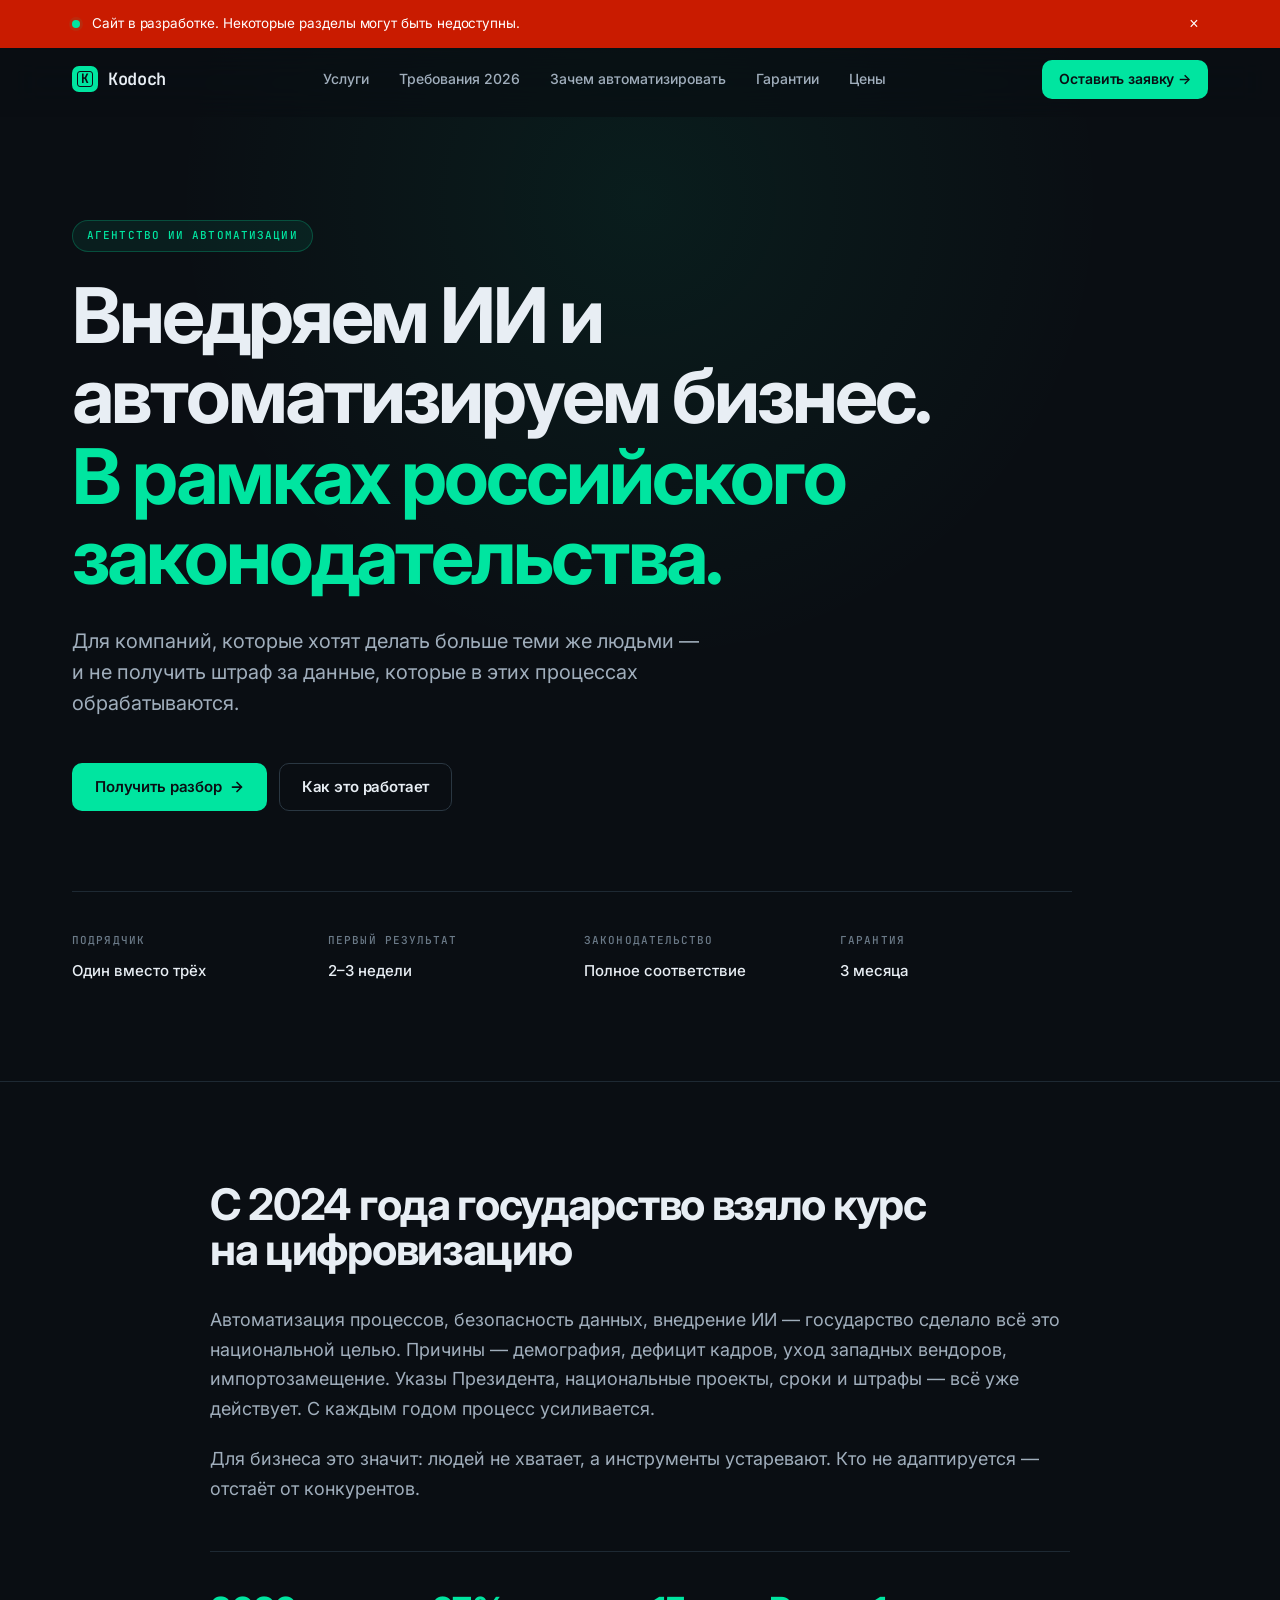
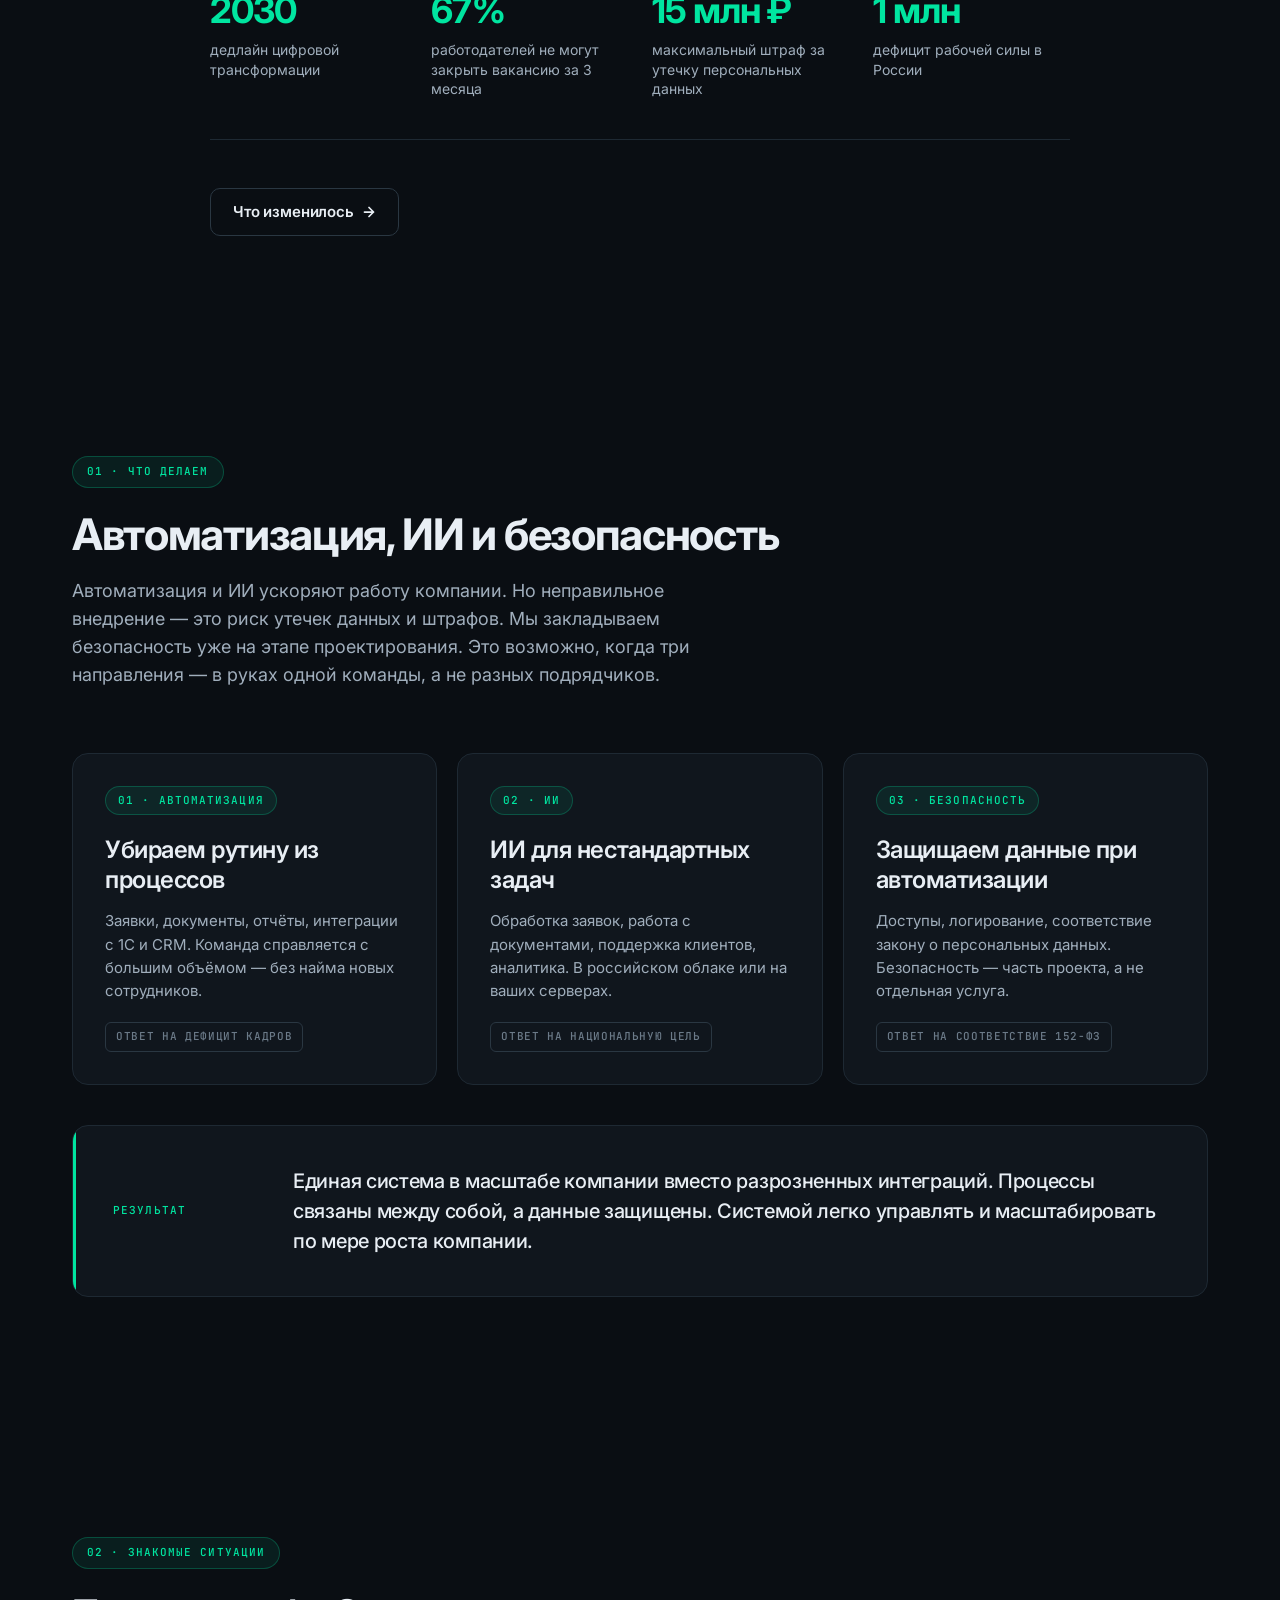
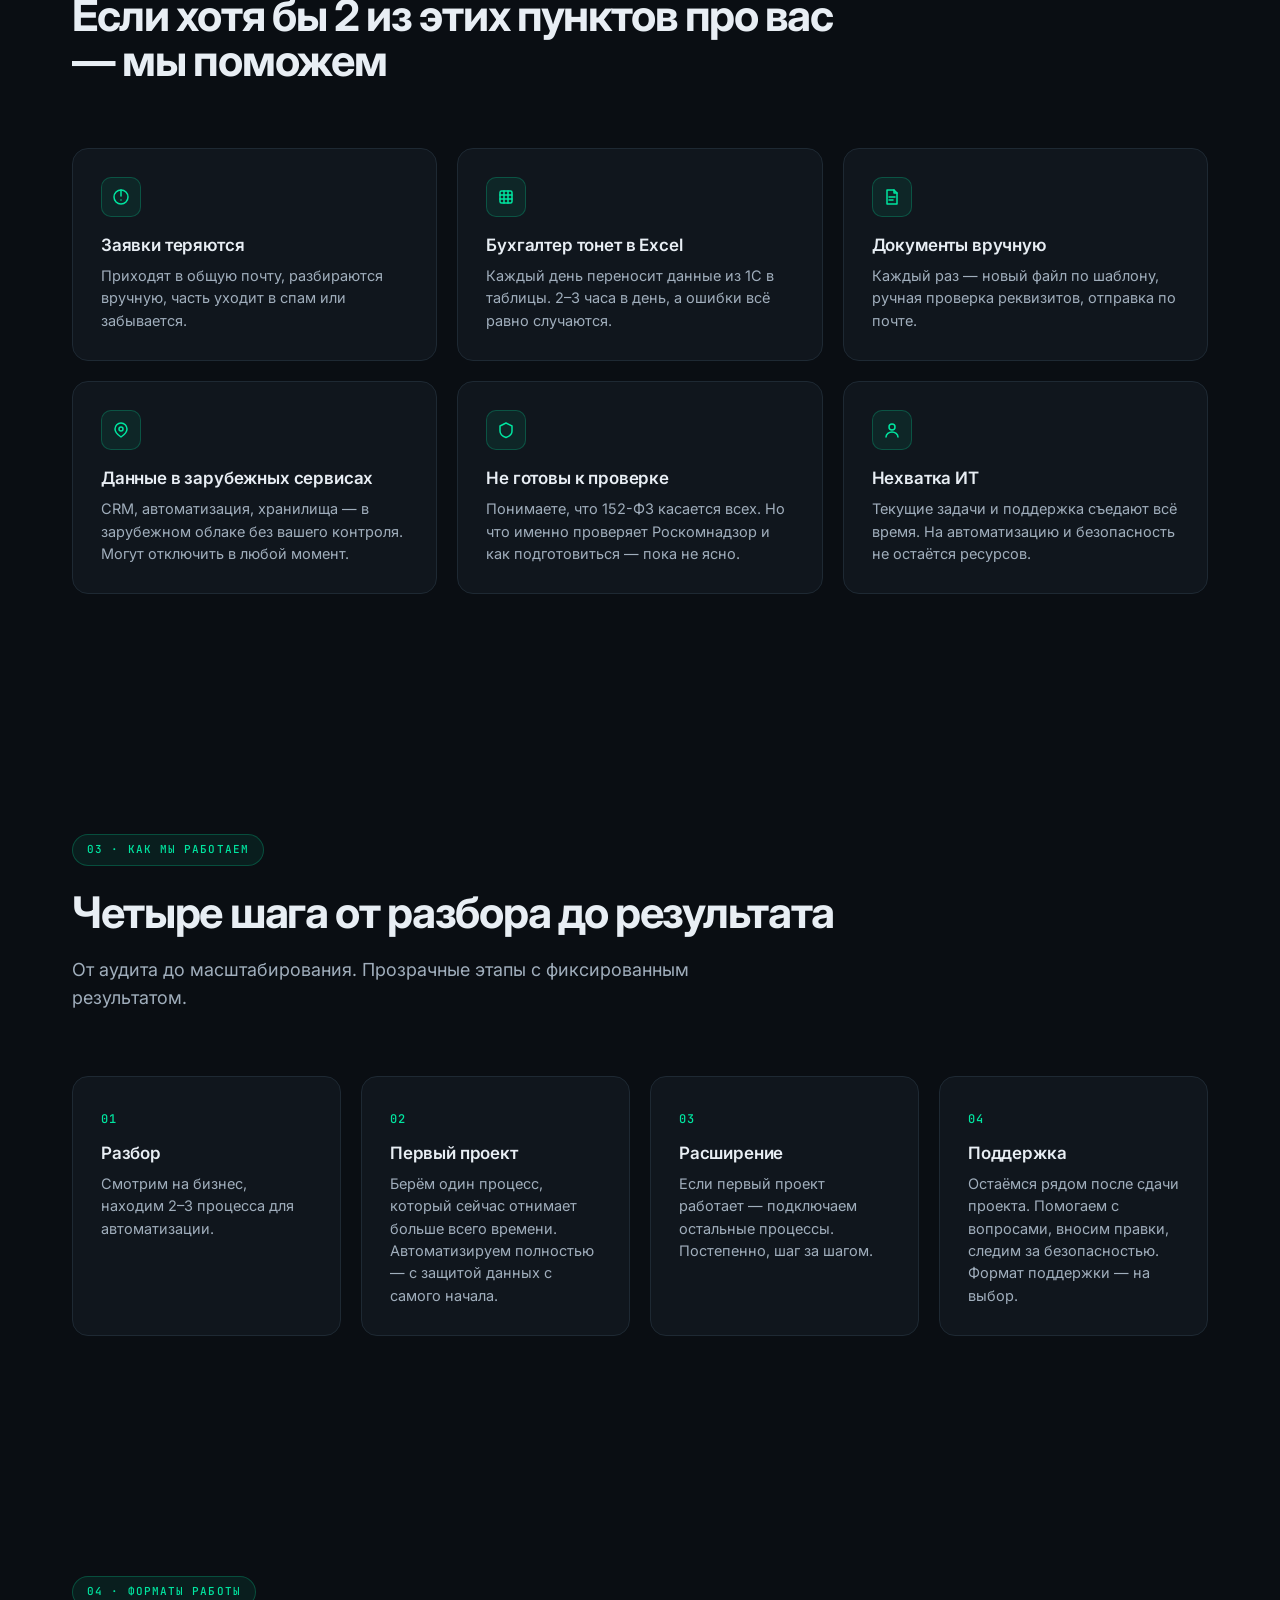
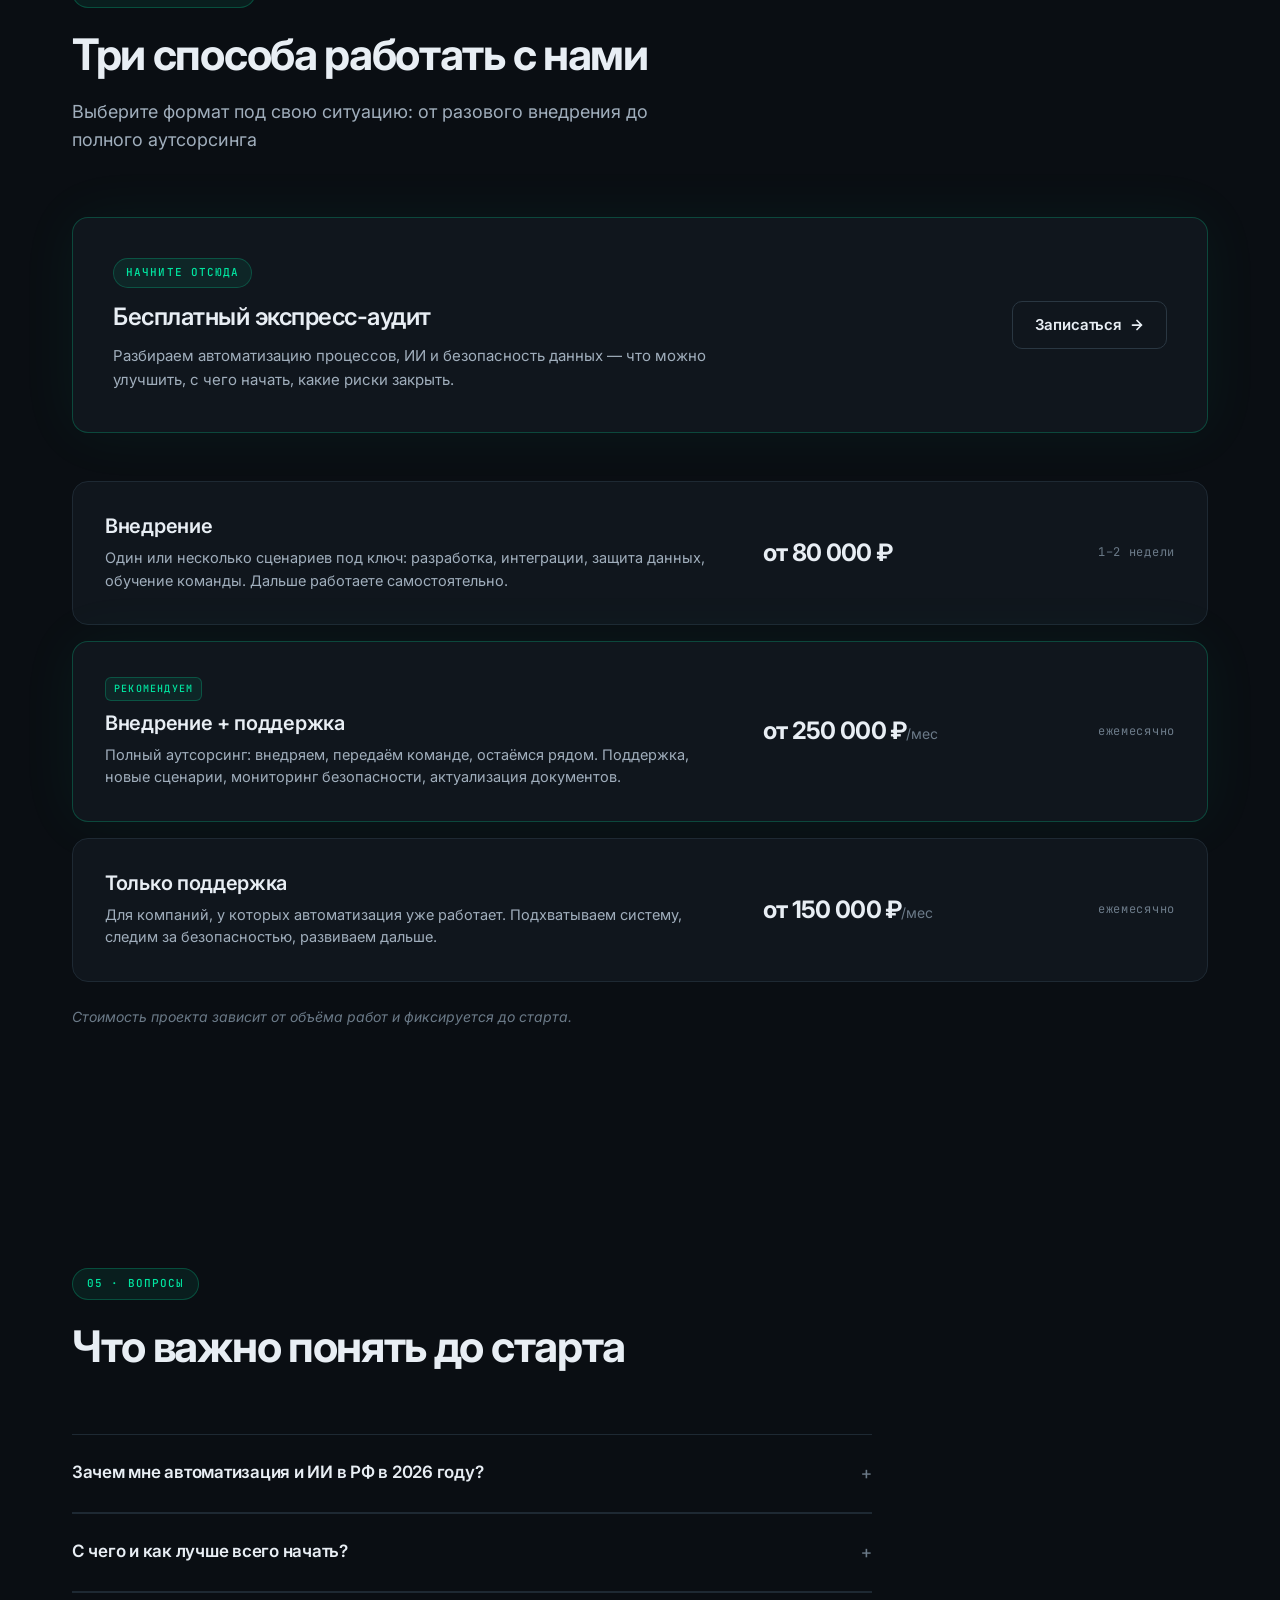
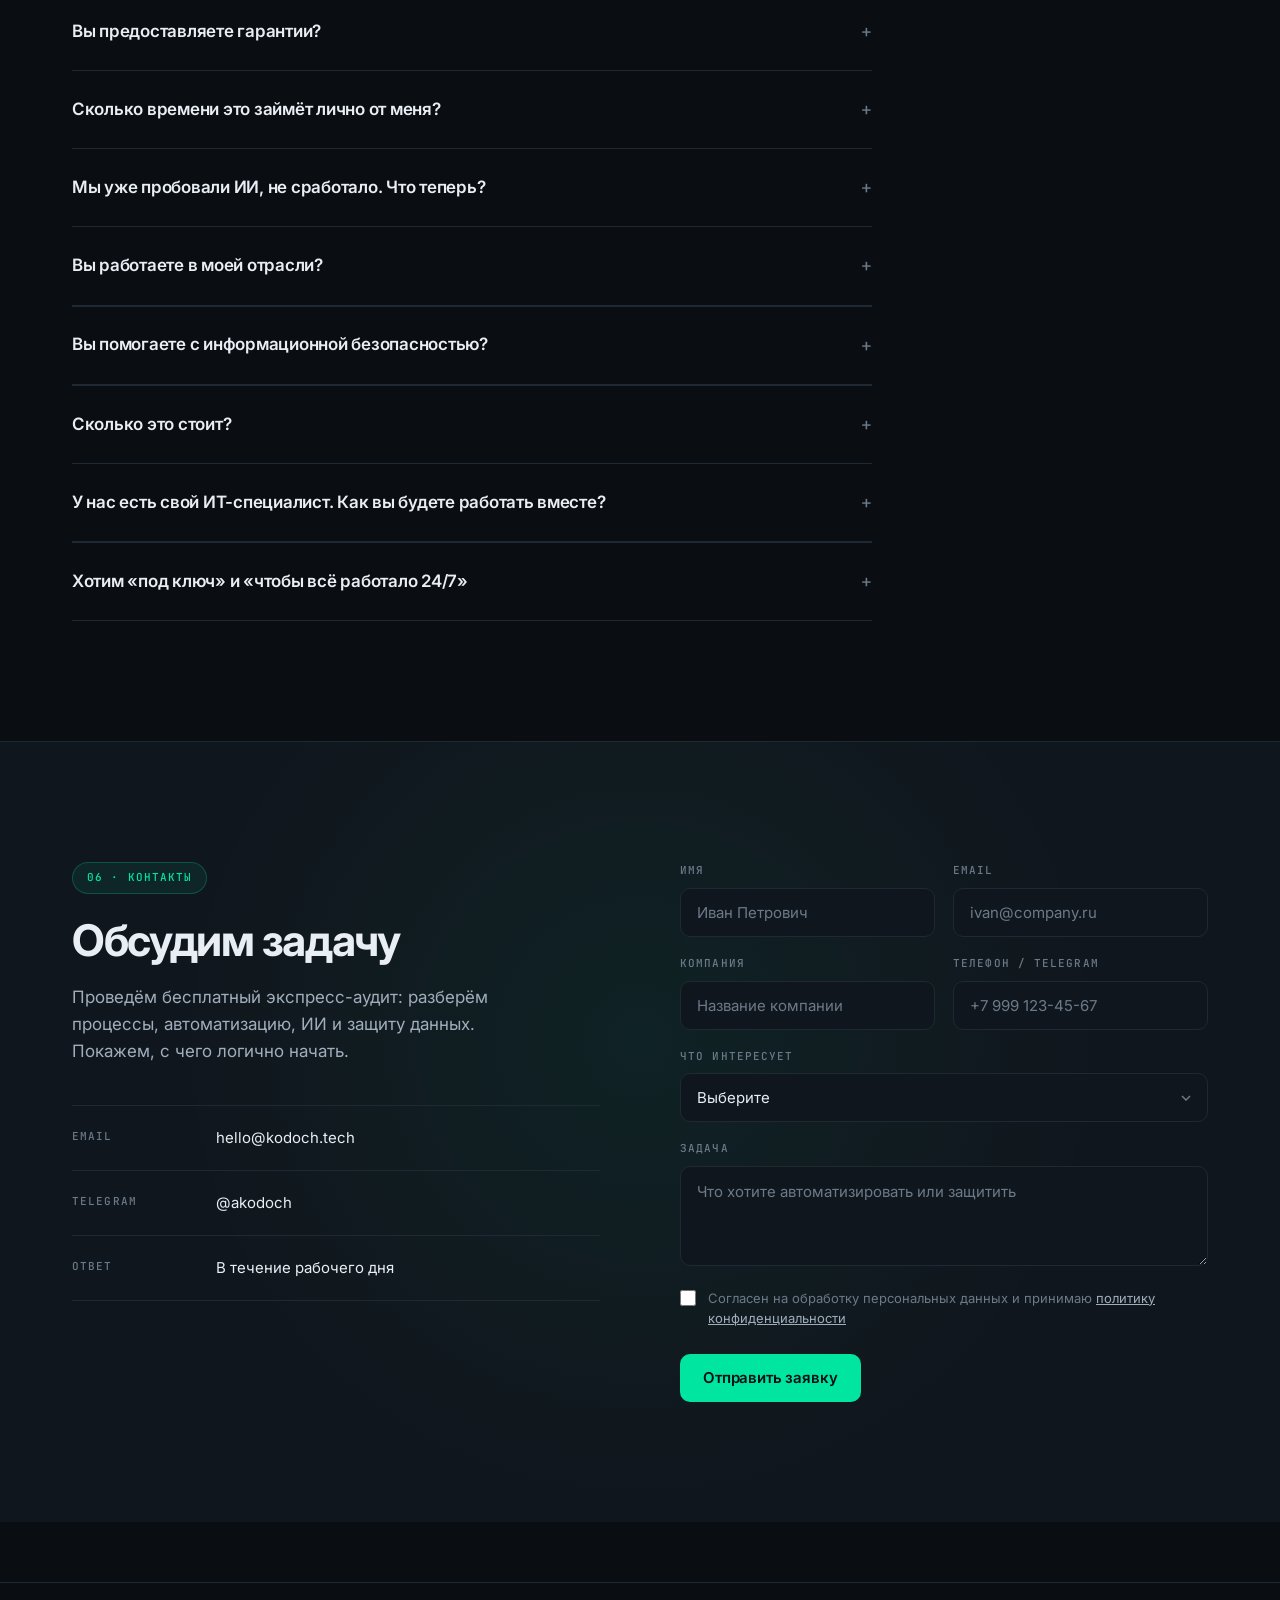
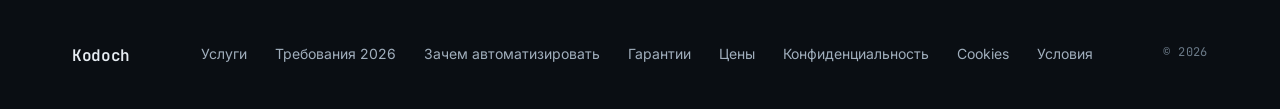
==== commit 794351aa: "Add files via upload" ====
--- a/index.html
+++ b/index.html
@@ -21,6 +21,17 @@
 </head>
 
 <body>
+
+  <div class="dev-banner">
+    <div class="container dev-banner-inner">
+      <span class="dev-banner-dot"></span>
+      <span class="dev-banner-text">
+        Сайт в разработке. Некоторые разделы могут быть недоступны.
+      </span>
+      <button class="dev-banner-close" aria-label="Закрыть">×</button>
+    </div>
+  </div>
+
 
   <header class="header" id="header">
     <div class="container header-inner">
@@ -660,7 +671,7 @@
     window.addEventListener('scroll', () => {
       if (window.scrollY > 20) header.classList.add('scrolled');
       else header.classList.remove('scrolled');
-    }, {passive: true});
+    }, { passive: true });
 
     const burger = document.getElementById('burger');
     const nav = document.getElementById('nav');
@@ -679,7 +690,7 @@
         if (target) {
           e.preventDefault();
           const top = target.getBoundingClientRect().top + window.pageYOffset - 80;
-          window.scrollTo({top, behavior: 'smooth'});
+          window.scrollTo({ top, behavior: 'smooth' });
         }
       });
     });
@@ -710,7 +721,7 @@
         const btnLoader = submitBtn.querySelector('.btn-loader');
         const resultBox = document.getElementById('form-result');
 
-        if (!leadForm.checkValidity()) {leadForm.reportValidity(); return;}
+        if (!leadForm.checkValidity()) { leadForm.reportValidity(); return; }
 
         submitBtn.disabled = true;
         btnText.style.display = 'none';
@@ -719,13 +730,13 @@
 
         try {
           const formData = new FormData(leadForm);
-          const response = await fetch('https://api.web3forms.com/submit', {method: 'POST', body: formData});
+          const response = await fetch('https://api.web3forms.com/submit', { method: 'POST', body: formData });
           const data = await response.json();
           if (data.success) {
             resultBox.textContent = 'Заявка отправлена. Свяжемся в течение рабочего дня.';
             resultBox.className = 'form-result success';
             leadForm.reset();
-          } else {throw new Error();}
+          } else { throw new Error(); }
         } catch (err) {
           resultBox.textContent = 'Не удалось отправить. Напишите на hello@kodoch.tech';
           resultBox.className = 'form-result error';
@@ -744,10 +755,27 @@
           observer.unobserve(e.target);
         }
       });
-    }, {threshold: 0.1, rootMargin: '0px 0px -60px 0px'});
+    }, { threshold: 0.1, rootMargin: '0px 0px -60px 0px' });
     document.querySelectorAll('.reveal').forEach(el => observer.observe(el));
+
+    // ============= Under maintenance banner
+
+    const devBanner = document.querySelector('.dev-banner');
+    if (devBanner && !sessionStorage.getItem('devBannerClosed')) {
+      document.body.classList.add('dev-banner-visible');
+      devBanner.querySelector('.dev-banner-close').addEventListener('click', () => {
+        devBanner.remove();
+        document.body.classList.remove('dev-banner-visible');
+        sessionStorage.setItem('devBannerClosed', '1');
+      });
+    } else if (devBanner) {
+      devBanner.remove();
+    }
+
+    // ======== end of  Under maintenance banner
+
   </script>
 
 </body>
 
-</html>
+</html>
--- a/assets/css/styles.css
+++ b/assets/css/styles.css
@@ -1,2119 +1,2206 @@
-@import url('https://fonts.googleapis.com/css2?family=Inter:wght@400;500;600;700;800&family=JetBrains+Mono:wght@400;500;600&display=swap');
-
-:root {
-  --bg: #0A0E13;
-  --surface-1: #10161D;
-  --surface-2: #161E27;
-  --surface-3: #1C2630;
-
-  --border: #1E2933;
-  --border-strong: #2A3742;
-
-  --text: #E8EEF4;
-  --text-2: #A0AEBC;
-  --text-3: #6B7A88;
-
-  --accent: #00E5A0;
-  --accent-hover: #00C88C;
-  --accent-dim: rgba(0, 229, 160, 0.08);
-  --accent-border: rgba(0, 229, 160, 0.24);
-
-  --font-sans: 'Inter', -apple-system, BlinkMacSystemFont, 'Segoe UI', sans-serif;
-  --font-mono: 'JetBrains Mono', 'SF Mono', Consolas, monospace;
-
-  --r-sm: 6px;
-  --r: 10px;
-  --r-lg: 16px;
-  --r-xl: 24px;
-}
-
-*,
-*::before,
-*::after {
-  box-sizing: border-box;
-  margin: 0;
-  padding: 0;
-}
-
-html {
-  scroll-behavior: smooth;
-}
-
-body {
-  font-family: var(--font-sans);
-  background: var(--bg);
-  color: var(--text);
-  font-size: 16px;
-  line-height: 1.6;
-  font-weight: 400;
-  overflow-x: hidden;
-  -webkit-font-smoothing: antialiased;
-  -moz-osx-font-smoothing: grayscale;
-}
-
-img,
-svg {
-  display: block;
-  max-width: 100%;
-}
-
-a {
-  color: inherit;
-}
-
-::selection {
-  background: var(--accent);
-  color: var(--bg);
-}
-
-h1,
-h2,
-h3,
-h4 {
-  font-family: var(--font-sans);
-  font-weight: 700;
-  letter-spacing: -0.03em;
-  line-height: 1.05;
-  color: var(--text);
-}
-
-h1 {
-  font-size: clamp(40px, 6vw, 80px);
-  letter-spacing: -0.04em;
-}
-
-h2 {
-  font-size: clamp(28px, 3.4vw, 44px);
-  letter-spacing: -0.03em;
-}
-
-h3 {
-  font-size: clamp(20px, 2vw, 24px);
-  font-weight: 600;
-  line-height: 1.25;
-  letter-spacing: -0.02em;
-}
-
-h4 {
-  font-size: 17px;
-  font-weight: 600;
-  letter-spacing: -0.01em;
-}
-
-p {
-  color: var(--text-2);
-}
-
-.container {
-  width: 100%;
-  max-width: 1200px;
-  margin: 0 auto;
-  padding: 0 32px;
-}
-
-.section {
-  padding: 120px 0;
-  position: relative;
-}
-
-.section-head {
-  margin-bottom: 64px;
-  max-width: 800px;
-}
-
-.section-head.center {
-  margin-left: auto;
-  margin-right: auto;
-  text-align: center;
-}
-
-.section-head h2 {
-  margin-bottom: 20px;
-}
-
-.section-head p {
-  font-size: 18px;
-  line-height: 1.55;
-  color: var(--text-2);
-  max-width: 640px;
-}
-
-.section-head.center p {
-  margin-left: auto;
-  margin-right: auto;
-}
-
-.section-num {
-  display: inline-flex;
-  align-items: center;
-  gap: 10px;
-  font-family: var(--font-mono);
-  font-size: 11px;
-  font-weight: 500;
-  letter-spacing: 0.1em;
-  text-transform: uppercase;
-  color: var(--accent);
-  margin-bottom: 24px;
-  padding: 6px 14px;
-  border-radius: 100px;
-  background: var(--accent-dim);
-  border: 1px solid var(--accent-border);
-}
-
-.section-title h2 {
-  margin-bottom: 20px;
-}
-
-.section-title p {
-  font-size: 18px;
-  line-height: 1.55;
-  color: var(--text-2);
-  max-width: 640px;
-}
-
-.eyebrow {
-  display: inline-flex;
-  align-items: center;
-  gap: 10px;
-  font-family: var(--font-mono);
-  font-size: 11px;
-  font-weight: 500;
-  letter-spacing: 0.1em;
-  text-transform: uppercase;
-  color: var(--accent);
-  margin-bottom: 24px;
-  padding: 6px 14px;
-  border-radius: 100px;
-  background: var(--accent-dim);
-  border: 1px solid var(--accent-border);
-}
-
-.btn {
-  display: inline-flex;
-  align-items: center;
-  gap: 8px;
-  padding: 14px 22px;
-  font-family: var(--font-sans);
-  font-size: 15px;
-  font-weight: 600;
-  text-decoration: none;
-  border-radius: var(--r);
-  border: 1px solid transparent;
-  cursor: pointer;
-  transition: all 0.15s ease;
-  letter-spacing: -0.01em;
-  line-height: 1.2;
-  white-space: nowrap;
-}
-
-.btn-primary {
-  background: var(--accent);
-  color: var(--bg);
-}
-
-.btn-primary:hover {
-  background: var(--accent-hover);
-  transform: translateY(-1px);
-  box-shadow: 0 8px 24px rgba(0, 229, 160, 0.24);
-}
-
-.btn-primary:disabled {
-  opacity: 0.5;
-  cursor: not-allowed;
-  transform: none;
-  box-shadow: none;
-}
-
-.btn-outline {
-  background: transparent;
-  color: var(--text);
-  border-color: var(--border-strong);
-}
-
-.btn-outline:hover {
-  background: var(--surface-1);
-  border-color: var(--text-3);
-}
-
-.header {
-  position: fixed;
-  top: 0;
-  left: 0;
-  right: 0;
-  z-index: 100;
-  padding: 18px 0;
-  transition: padding 0.2s;
-}
-
-.header::before {
-  content: '';
-  position: absolute;
-  inset: 0;
-  background: rgba(10, 14, 19, 0.72);
-  backdrop-filter: blur(20px) saturate(150%);
-  -webkit-backdrop-filter: blur(20px) saturate(150%);
-  border-bottom: 1px solid transparent;
-  transition: border-color 0.3s;
-  z-index: -1;
-}
-
-.header.scrolled::before {
-  border-bottom-color: var(--border);
-}
-
-.header.scrolled {
-  padding: 12px 0;
-}
-
-.header-inner {
-  display: flex;
-  align-items: center;
-  justify-content: space-between;
-  gap: 32px;
-}
-
-.logo {
-  display: flex;
-  align-items: center;
-  gap: 10px;
-  font-family: var(--font-mono);
-  font-size: 17px;
-  font-weight: 600;
-  color: var(--text);
-  text-decoration: none;
-  letter-spacing: -0.02em;
-}
-
-.logo-mark {
-  width: 26px;
-  height: 26px;
-  background: var(--accent);
-  border-radius: 7px;
-  display: grid;
-  place-items: center;
-  color: var(--bg);
-  font-size: 13px;
-  font-weight: 700;
-  position: relative;
-}
-
-.logo-mark::after {
-  content: '';
-  position: absolute;
-  inset: 5px;
-  border-radius: 3px;
-  border: 1.5px solid var(--bg);
-}
-
-.nav {
-  display: flex;
-  gap: 2px;
-  align-items: center;
-}
-
-.nav a {
-  font-size: 14px;
-  font-weight: 500;
-  color: var(--text-2);
-  text-decoration: none;
-  padding: 9px 14px;
-  border-radius: var(--r-sm);
-  transition: all 0.15s;
-}
-
-.nav a:hover {
-  color: var(--text);
-  background: var(--surface-1);
-}
-
-.nav a.active {
-  color: var(--text);
-  background: var(--surface-1);
-}
-
-.header-cta {
-  padding: 10px 16px;
-  font-size: 14px;
-}
-
-.burger {
-  display: none;
-  background: none;
-  border: none;
-  cursor: pointer;
-  padding: 8px;
-  color: var(--text);
-}
-
-.hero {
-  padding: 180px 0 100px;
-  position: relative;
-  overflow: hidden;
-}
-
-.hero::before {
-  content: '';
-  position: absolute;
-  top: -400px;
-  left: 50%;
-  transform: translateX(-50%);
-  width: 1200px;
-  height: 1200px;
-  background: radial-gradient(circle, rgba(0, 229, 160, 0.07) 0%, transparent 55%);
-  pointer-events: none;
-}
-
-.hero-inner {
-  position: relative;
-  z-index: 1;
-}
-
-.hero h1 {
-  max-width: 960px;
-  margin-bottom: 28px;
-}
-
-.hero h1 .accent,
-.hero h1 em {
-  color: var(--accent);
-  font-style: normal;
-}
-
-.hero-lead {
-  font-size: 20px;
-  line-height: 1.55;
-  color: var(--text-2);
-  max-width: 640px;
-  margin-bottom: 44px;
-}
-
-.hero-actions {
-  display: flex;
-  gap: 12px;
-  flex-wrap: wrap;
-  margin-bottom: 80px;
-}
-
-.hero-meta {
-  display: grid;
-  grid-template-columns: repeat(4, 1fr);
-  gap: 24px;
-  padding-top: 40px;
-  border-top: 1px solid var(--border);
-  max-width: 1000px;
-}
-
-.hero-meta-item dt,
-.hero-meta dt {
-  font-family: var(--font-mono);
-  font-size: 11px;
-  font-weight: 500;
-  letter-spacing: 0.1em;
-  text-transform: uppercase;
-  color: var(--text-3);
-  margin-bottom: 10px;
-}
-
-.hero-meta-item dd,
-.hero-meta dd {
-  font-size: 15px;
-  font-weight: 500;
-  color: var(--text);
-  line-height: 1.4;
-}
-
-.manifest {
-  padding: 100px 0;
-  border-top: 1px solid var(--border);
-}
-
-.manifest-inner {
-  max-width: 860px;
-  margin: 0 auto;
-}
-
-.manifest h2 {
-  margin-bottom: 32px;
-  max-width: 720px;
-}
-
-.manifest p {
-  font-size: 18px;
-  line-height: 1.65;
-  color: var(--text-2);
-  margin-bottom: 20px;
-}
-
-.manifest-stats {
-  display: grid;
-  grid-template-columns: repeat(4, 1fr);
-  gap: 24px;
-  margin: 48px 0;
-  padding: 40px 0;
-  border-top: 1px solid var(--border);
-  border-bottom: 1px solid var(--border);
-}
-
-.manifest-stats>div dt {
-  font-size: 36px;
-  font-weight: 700;
-  letter-spacing: -0.03em;
-  color: var(--accent);
-  line-height: 1;
-  margin-bottom: 12px;
-  font-family: var(--font-sans);
-}
-
-.manifest-stats>div dd {
-  font-size: 14px;
-  color: var(--text-2);
-  line-height: 1.4;
-  margin: 0;
-}
-
-.grid-3 {
-  display: grid;
-  grid-template-columns: repeat(3, 1fr);
-  gap: 20px;
-}
-
-.grid-2 {
-  display: grid;
-  grid-template-columns: repeat(2, 1fr);
-  gap: 20px;
-}
-
-.card {
-  background: var(--surface-1);
-  border: 1px solid var(--border);
-  border-radius: var(--r-lg);
-  padding: 32px;
-  transition: all 0.2s ease;
-}
-
-.card:hover {
-  border-color: var(--border-strong);
-  background: var(--surface-2);
-}
-
-.card-icon {
-  width: 44px;
-  height: 44px;
-  border-radius: 12px;
-  background: var(--accent-dim);
-  border: 1px solid var(--accent-border);
-  display: grid;
-  place-items: center;
-  color: var(--accent);
-  margin-bottom: 22px;
-}
-
-.card h3 {
-  margin-bottom: 14px;
-}
-
-.card p {
-  font-size: 15px;
-  line-height: 1.55;
-  color: var(--text-2);
-}
-
-.card-list {
-  list-style: none;
-  margin-top: 22px;
-  padding-top: 22px;
-  border-top: 1px solid var(--border);
-}
-
-.card-list li {
-  padding-left: 18px;
-  position: relative;
-  font-size: 14.5px;
-  line-height: 1.5;
-  color: var(--text);
-  margin-bottom: 10px;
-}
-
-.card-list li:last-child {
-  margin-bottom: 0;
-}
-
-.card-list li::before {
-  content: '';
-  position: absolute;
-  left: 0;
-  top: 10px;
-  width: 8px;
-  height: 1.5px;
-  background: var(--accent);
-  border-radius: 1px;
-}
-
-.directions {
-  display: grid;
-  grid-template-columns: repeat(3, 1fr);
-  gap: 20px;
-}
-
-.direction {
-  background: var(--surface-1);
-  border: 1px solid var(--border);
-  border-radius: var(--r-lg);
-  padding: 32px;
-  transition: all 0.2s ease;
-}
-
-.direction:hover {
-  border-color: var(--border-strong);
-  background: var(--surface-2);
-}
-
-.direction-num {
-  display: inline-flex;
-  align-items: center;
-  gap: 10px;
-  font-family: var(--font-mono);
-  font-size: 11px;
-  font-weight: 500;
-  letter-spacing: 0.1em;
-  text-transform: uppercase;
-  color: var(--accent);
-  margin-bottom: 20px;
-  padding: 5px 12px;
-  border-radius: 100px;
-  background: var(--accent-dim);
-  border: 1px solid var(--accent-border);
-}
-
-.direction h3 {
-  margin-bottom: 14px;
-}
-
-.direction p {
-  font-size: 15px;
-  line-height: 1.55;
-  color: var(--text-2);
-  margin-bottom: 20px;
-}
-
-.direction-tag {
-  display: inline-block;
-  font-family: var(--font-mono);
-  font-size: 11px;
-  font-weight: 500;
-  letter-spacing: 0.06em;
-  text-transform: uppercase;
-  color: var(--text-3);
-  padding: 5px 10px;
-  border: 1px solid var(--border-strong);
-  border-radius: var(--r-sm);
-}
-
-.direction-list {
-  list-style: none;
-  margin-top: 20px;
-  padding-top: 20px;
-  border-top: 1px solid var(--border);
-}
-
-.direction-list li {
-  padding-left: 18px;
-  position: relative;
-  font-size: 14.5px;
-  line-height: 1.5;
-  color: var(--text);
-  margin-bottom: 10px;
-}
-
-.direction-list li:last-child {
-  margin-bottom: 0;
-}
-
-.direction-list li::before {
-  content: '';
-  position: absolute;
-  left: 0;
-  top: 10px;
-  width: 8px;
-  height: 1.5px;
-  background: var(--accent);
-  border-radius: 1px;
-}
-
-.direction-sum {
-  margin-top: 40px;
-}
-
-.direction-sum-label {
-  font-family: var(--font-mono);
-  font-size: 11px;
-  font-weight: 500;
-  letter-spacing: 0.1em;
-  text-transform: uppercase;
-  color: var(--accent);
-}
-
-.direction-sum-text {
-  font-size: 20px;
-  line-height: 1.5;
-  color: var(--text);
-  font-weight: 500;
-  letter-spacing: -0.015em;
-}
-
-.callout {
-  background: var(--surface-1);
-  border: 1px solid var(--border);
-  border-radius: var(--r-lg);
-  padding: 40px;
-  display: grid;
-  grid-template-columns: 140px 1fr;
-  gap: 40px;
-  align-items: center;
-  position: relative;
-  overflow: hidden;
-}
-
-.callout::before {
-  content: '';
-  position: absolute;
-  top: 0;
-  left: 0;
-  width: 3px;
-  height: 100%;
-  background: var(--accent);
-}
-
-.callout-label {
-  font-family: var(--font-mono);
-  font-size: 11px;
-  font-weight: 500;
-  letter-spacing: 0.1em;
-  text-transform: uppercase;
-  color: var(--accent);
-}
-
-.callout-text {
-  font-size: 20px;
-  line-height: 1.5;
-  color: var(--text);
-  font-weight: 500;
-  letter-spacing: -0.015em;
-}
-
-.problems-grid {
-  display: grid;
-  grid-template-columns: repeat(3, 1fr);
-  gap: 20px;
-}
-
-.problem-card {
-  background: var(--surface-1);
-  border: 1px solid var(--border);
-  border-radius: var(--r-lg);
-  padding: 28px;
-  transition: all 0.2s ease;
-}
-
-.problem-card:hover {
-  border-color: var(--border-strong);
-  background: var(--surface-2);
-}
-
-.problem-icon {
-  width: 40px;
-  height: 40px;
-  border-radius: 10px;
-  background: var(--accent-dim);
-  border: 1px solid var(--accent-border);
-  display: grid;
-  place-items: center;
-  color: var(--accent);
-  margin-bottom: 20px;
-}
-
-.problem-card h4 {
-  font-size: 17px;
-  font-weight: 600;
-  margin-bottom: 10px;
-  letter-spacing: -0.01em;
-}
-
-.problem-card p {
-  font-size: 14.5px;
-  line-height: 1.55;
-  color: var(--text-2);
-}
-
-.steps {
-  display: grid;
-  grid-template-columns: repeat(4, 1fr);
-  gap: 20px;
-}
-
-.step,
-.process-item {
-  background: var(--surface-1);
-  border: 1px solid var(--border);
-  border-radius: var(--r-lg);
-  padding: 28px;
-  transition: all 0.2s ease;
-}
-
-.step:hover,
-.process-item:hover {
-  border-color: var(--border-strong);
-  background: var(--surface-2);
-}
-
-.step-num,
-.process-num {
-  display: inline-block;
-  font-family: var(--font-mono);
-  font-size: 12px;
-  font-weight: 500;
-  letter-spacing: 0.1em;
-  color: var(--accent);
-  margin-bottom: 16px;
-}
-
-.step h4,
-.process-item h4 {
-  font-size: 17px;
-  font-weight: 600;
-  margin-bottom: 10px;
-  letter-spacing: -0.01em;
-}
-
-.step p,
-.process-item p {
-  font-size: 14.5px;
-  line-height: 1.55;
-  color: var(--text-2);
-}
-
-.process-list {
-  display: grid;
-  grid-template-columns: repeat(4, 1fr);
-  gap: 20px;
-}
-
-.express-audit {
-  background: var(--surface-1);
-  border: 1px solid var(--accent-border);
-  border-radius: var(--r-lg);
-  padding: 40px;
-  margin-bottom: 48px;
-  display: grid;
-  grid-template-columns: 1fr auto;
-  gap: 40px;
-  align-items: center;
-  box-shadow: 0 0 60px rgba(0, 229, 160, 0.06);
-}
-
-.express-audit-label {
-  display: inline-block;
-  font-family: var(--font-mono);
-  font-size: 11px;
-  font-weight: 500;
-  letter-spacing: 0.1em;
-  text-transform: uppercase;
-  color: var(--accent);
-  margin-bottom: 14px;
-  padding: 5px 12px;
-  border-radius: 100px;
-  background: var(--accent-dim);
-  border: 1px solid var(--accent-border);
-}
-
-.express-audit h3 {
-  margin-bottom: 12px;
-  font-size: 24px;
-}
-
-.express-audit p {
-  font-size: 15px;
-  line-height: 1.6;
-  color: var(--text-2);
-  max-width: 640px;
-  margin-bottom: 0;
-}
-
-.pricing-table {
-  display: grid;
-  gap: 16px;
-}
-
-.pricing-row {
-  display: grid;
-  grid-template-columns: 1fr 200px 180px;
-  gap: 32px;
-  align-items: center;
-  padding: 32px;
-  background: var(--surface-1);
-  border: 1px solid var(--border);
-  border-radius: var(--r-lg);
-  transition: all 0.2s ease;
-}
-
-.pricing-row:hover {
-  border-color: var(--border-strong);
-  background: var(--surface-2);
-}
-
-.pricing-row-head {
-  display: none;
-}
-
-.pricing-row h3 {
-  font-size: 20px;
-  font-weight: 600;
-  margin-bottom: 8px;
-  letter-spacing: -0.015em;
-}
-
-.pricing-row p {
-  font-size: 14.5px;
-  line-height: 1.55;
-  color: var(--text-2);
-}
-
-.pricing-price {
-  font-size: 24px;
-  font-weight: 700;
-  letter-spacing: -0.03em;
-  color: var(--text);
-  white-space: nowrap;
-}
-
-.pricing-price small {
-  font-size: 14px;
-  color: var(--text-3);
-  font-weight: 400;
-  letter-spacing: 0;
-}
-
-.pricing-duration {
-  font-family: var(--font-mono);
-  font-size: 12px;
-  color: var(--text-3);
-  letter-spacing: 0.06em;
-  text-align: right;
-  white-space: nowrap;
-}
-
-.pricing-row-featured {
-  border-color: var(--accent-border);
-  box-shadow: 0 0 60px rgba(0, 229, 160, 0.06);
-}
-
-.pricing-badge {
-  display: inline-block;
-  font-family: var(--font-mono);
-  font-size: 10px;
-  font-weight: 500;
-  letter-spacing: 0.12em;
-  text-transform: uppercase;
-  color: var(--accent);
-  border: 1px solid var(--accent-border);
-  padding: 3px 8px;
-  border-radius: var(--r-sm);
-  margin-bottom: 10px;
-  background: var(--accent-dim);
-}
-
-.pricing-note {
-  margin-top: 24px;
-  font-size: 14px;
-  color: var(--text-3);
-  font-style: italic;
-  max-width: 640px;
-}
-
-.format {
-  background: var(--surface-1);
-  border: 1px solid var(--border);
-  border-radius: var(--r-lg);
-  padding: 40px;
-  transition: all 0.2s;
-}
-
-.format:hover {
-  border-color: var(--border-strong);
-}
-
-.format.featured {
-  border-color: var(--accent-border);
-  box-shadow: 0 0 60px rgba(0, 229, 160, 0.08);
-}
-
-.format-tag {
-  display: inline-block;
-  font-family: var(--font-mono);
-  font-size: 11px;
-  font-weight: 500;
-  letter-spacing: 0.1em;
-  text-transform: uppercase;
-  color: var(--accent);
-  padding: 5px 10px;
-  border: 1px solid var(--accent-border);
-  border-radius: var(--r-sm);
-  margin-bottom: 20px;
-  background: var(--accent-dim);
-}
-
-.format h3 {
-  margin-bottom: 12px;
-}
-
-.format-desc {
-  font-size: 15px;
-  line-height: 1.55;
-  color: var(--text-2);
-  margin-bottom: 28px;
-}
-
-.format-price {
-  display: flex;
-  align-items: baseline;
-  gap: 8px;
-  margin-bottom: 28px;
-  padding-bottom: 28px;
-  border-bottom: 1px solid var(--border);
-}
-
-.format-price-value {
-  font-size: 32px;
-  font-weight: 700;
-  letter-spacing: -0.03em;
-  color: var(--text);
-}
-
-.format-price-note {
-  font-family: var(--font-mono);
-  font-size: 12px;
-  color: var(--text-3);
-  letter-spacing: 0.04em;
-}
-
-.format-list {
-  list-style: none;
-  margin-bottom: 32px;
-}
-
-.format-list li {
-  padding-left: 20px;
-  position: relative;
-  font-size: 14.5px;
-  line-height: 1.55;
-  color: var(--text);
-  margin-bottom: 12px;
-}
-
-.format-list li::before {
-  content: '';
-  position: absolute;
-  left: 0;
-  top: 9px;
-  width: 10px;
-  height: 1.5px;
-  background: var(--accent);
-  border-radius: 1px;
-}
-
-.faq-list {
-  max-width: 800px;
-  border-top: 1px solid var(--border);
-}
-
-.faq-item {
-  border-bottom: 1px solid var(--border);
-}
-
-.faq-q {
-  width: 100%;
-  background: none;
-  border: none;
-  padding: 26px 0;
-  text-align: left;
-  font-family: var(--font-sans);
-  font-size: 17px;
-  font-weight: 600;
-  color: var(--text);
-  cursor: pointer;
-  display: flex;
-  justify-content: space-between;
-  align-items: center;
-  gap: 24px;
-  letter-spacing: -0.015em;
-  line-height: 1.4;
-  transition: color 0.15s;
-}
-
-.faq-q:hover {
-  color: var(--accent);
-}
-
-.faq-toggle {
-  font-family: var(--font-mono);
-  font-size: 18px;
-  font-weight: 400;
-  color: var(--text-3);
-  flex-shrink: 0;
-  transition: transform 0.2s, color 0.15s;
-}
-
-.faq-item.open .faq-toggle {
-  transform: rotate(45deg);
-  color: var(--accent);
-}
-
-.faq-a {
-  max-height: 0;
-  overflow: hidden;
-  transition: max-height 0.3s ease;
-}
-
-.faq-a-inner {
-  padding: 0 0 26px;
-  font-size: 15.5px;
-  line-height: 1.65;
-  color: var(--text-2);
-  max-width: 640px;
-}
-
-.contact-block,
-.contact {
-  display: grid;
-  grid-template-columns: 1fr 1fr;
-  gap: 80px;
-  align-items: start;
-}
-
-.contact-info h2 {
-  margin-bottom: 20px;
-}
-
-.contact-info>p {
-  font-size: 17px;
-  line-height: 1.6;
-  color: var(--text-2);
-  margin-bottom: 40px;
-  max-width: 480px;
-}
-
-.contact-details {
-  list-style: none;
-  border-top: 1px solid var(--border);
-}
-
-.contact-details li {
-  display: grid;
-  grid-template-columns: 120px 1fr;
-  gap: 24px;
-  padding: 20px 0;
-  border-bottom: 1px solid var(--border);
-  font-size: 15px;
-  color: var(--text);
-}
-
-.contact-details .label {
-  font-family: var(--font-mono);
-  font-size: 11px;
-  font-weight: 500;
-  letter-spacing: 0.1em;
-  text-transform: uppercase;
-  color: var(--text-3);
-  padding-top: 2px;
-}
-
-.contact-details a {
-  color: var(--text);
-  text-decoration: none;
-  transition: color 0.15s;
-}
-
-.contact-details a:hover {
-  color: var(--accent);
-}
-
-.contact-form,
-.form {
-  display: flex;
-  flex-direction: column;
-  gap: 18px;
-}
-
-.form-row {
-  display: grid;
-  grid-template-columns: 1fr 1fr;
-  gap: 18px;
-}
-
-.form-field,
-.field {
-  display: flex;
-  flex-direction: column;
-  gap: 8px;
-}
-
-.form-field label,
-.field label {
-  font-family: var(--font-mono);
-  font-size: 11px;
-  font-weight: 500;
-  letter-spacing: 0.1em;
-  text-transform: uppercase;
-  color: var(--text-3);
-}
-
-.form-field input,
-.form-field select,
-.form-field textarea,
-.field input,
-.field select,
-.field textarea {
-  width: 100%;
-  padding: 14px 16px;
-  background: var(--surface-1);
-  border: 1px solid var(--border);
-  border-radius: var(--r);
-  font-family: var(--font-sans);
-  font-size: 15px;
-  color: var(--text);
-  outline: none;
-  transition: border-color 0.15s, background 0.15s;
-}
-
-.form-field input::placeholder,
-.form-field textarea::placeholder,
-.field input::placeholder,
-.field textarea::placeholder {
-  color: var(--text-3);
-}
-
-.form-field input:focus,
-.form-field select:focus,
-.form-field textarea:focus,
-.field input:focus,
-.field select:focus,
-.field textarea:focus {
-  border-color: var(--accent);
-  background: var(--surface-2);
-}
-
-.form-field textarea,
-.field textarea {
-  resize: vertical;
-  min-height: 100px;
-  line-height: 1.5;
-  font-family: var(--font-sans);
-}
-
-.form-field select,
-.field select {
-  appearance: none;
-  -webkit-appearance: none;
-  background-image: url("data:image/svg+xml;charset=UTF-8,%3csvg xmlns='http://www.w3.org/2000/svg' viewBox='0 0 10 6' fill='none' stroke='%236B7A88' stroke-width='1.5'%3e%3cpath d='M1 1l4 4 4-4'/%3e%3c/svg%3e");
-  background-repeat: no-repeat;
-  background-position: right 16px center;
-  background-size: 10px;
-  padding-right: 40px;
-  cursor: pointer;
-}
-
-.form-consent {
-  display: flex;
-  align-items: flex-start;
-  gap: 12px;
-  font-size: 13px;
-  color: var(--text-3);
-  line-height: 1.55;
-  cursor: pointer;
-  margin-top: 4px;
-}
-
-.form-consent input {
-  width: 16px;
-  height: 16px;
-  margin-top: 2px;
-  accent-color: var(--accent);
-  cursor: pointer;
-  flex-shrink: 0;
-}
-
-.form-consent a {
-  color: var(--text-2);
-  text-decoration: underline;
-}
-
-.contact-form .btn,
-.form .btn {
-  align-self: flex-start;
-  margin-top: 8px;
-}
-
-.form-result {
-  display: none;
-  padding: 14px 18px;
-  font-size: 14px;
-  border-radius: var(--r);
-  margin-top: 4px;
-}
-
-.form-result.success {
-  display: block;
-  background: var(--accent-dim);
-  color: var(--accent);
-  border: 1px solid var(--accent-border);
-}
-
-.form-result.error {
-  display: block;
-  background: rgba(255, 100, 100, 0.08);
-  color: #FF7A7A;
-  border: 1px solid rgba(255, 100, 100, 0.24);
-}
-
-.footer {
-  border-top: 1px solid var(--border);
-  padding: 60px 0 40px;
-  margin-top: 60px;
-}
-
-.footer-inner {
-  display: flex;
-  justify-content: space-between;
-  align-items: flex-start;
-  gap: 40px;
-  flex-wrap: wrap;
-}
-
-.footer-logo {
-  font-family: var(--font-mono);
-  font-size: 16px;
-  font-weight: 600;
-  color: var(--text);
-  text-decoration: none;
-  letter-spacing: -0.02em;
-}
-
-.footer-nav {
-  display: flex;
-  gap: 28px;
-  flex-wrap: wrap;
-}
-
-.footer-nav a {
-  font-size: 14px;
-  color: var(--text-2);
-  text-decoration: none;
-  transition: color 0.15s;
-}
-
-.footer-nav a:hover {
-  color: var(--text);
-}
-
-.footer-copy {
-  font-family: var(--font-mono);
-  font-size: 12px;
-  color: var(--text-3);
-  letter-spacing: 0.04em;
-}
-
-.reveal {
-  opacity: 0;
-  transform: translateY(16px);
-  transition: opacity 0.6s cubic-bezier(0.22, 1, 0.36, 1),
-    transform 0.6s cubic-bezier(0.22, 1, 0.36, 1);
-}
-
-.reveal.visible {
-  opacity: 1;
-  transform: translateY(0);
-}
-
-.services-line {
-  font-family: var(--font-mono);
-  font-size: 15px;
-  line-height: 1.8;
-  color: var(--text);
-  letter-spacing: -0.01em;
-  max-width: 900px;
-}
-
-.services-line .item {
-  color: var(--text);
-  padding: 4px 10px;
-  border: 1px solid var(--border);
-  border-radius: var(--r-sm);
-  background: var(--surface-1);
-  display: inline-block;
-  margin: 0 4px 8px 0;
-  font-size: 13px;
-}
-
-@media (max-width: 960px) {
-  .container {
-    padding: 0 24px;
-  }
-
-  .section {
-    padding: 88px 0;
-  }
-
-  .section-head {
-    margin-bottom: 48px;
-  }
-
-  .grid-3 {
-    grid-template-columns: 1fr;
-  }
-
-  .directions {
-    grid-template-columns: 1fr;
-  }
-
-  .problems-grid {
-    grid-template-columns: repeat(2, 1fr);
-  }
-
-  .steps,
-  .process-list {
-    grid-template-columns: repeat(2, 1fr);
-  }
-
-  .manifest-stats {
-    grid-template-columns: repeat(2, 1fr);
-  }
-
-  .contact-block,
-  .contact {
-    grid-template-columns: 1fr;
-    gap: 48px;
-  }
-
-  .callout {
-    grid-template-columns: 1fr;
-    gap: 20px;
-    padding: 32px;
-  }
-
-  .hero-meta {
-    grid-template-columns: repeat(2, 1fr);
-  }
-
-  .pricing-row {
-    grid-template-columns: 1fr 1fr;
-    gap: 16px;
-  }
-
-  .pricing-duration {
-    grid-column: 1 / -1;
-    text-align: left;
-  }
-
-  .express-audit {
-    grid-template-columns: 1fr;
-    gap: 24px;
-    padding: 32px;
-  }
-}
-
-.timeline {
-  position: relative;
-  padding-left: 44px;
-  max-width: 860px;
-}
-
-.timeline::before {
-  content: '';
-  position: absolute;
-  left: 5px;
-  top: 10px;
-  bottom: 10px;
-  width: 1px;
-  background: var(--border);
-}
-
-.timeline-item {
-  position: relative;
-  padding-bottom: 48px;
-}
-
-.timeline-item:last-child {
-  padding-bottom: 0;
-}
-
-.timeline-item::before {
-  content: '';
-  position: absolute;
-  left: -44px;
-  top: 6px;
-  width: 11px;
-  height: 11px;
-  background: var(--bg);
-  border: 1.5px solid var(--border-strong);
-  border-radius: 50%;
-  z-index: 1;
-}
-
-.timeline-item:first-child::before {
-  background: var(--accent);
-  border-color: var(--accent);
-  box-shadow: 0 0 0 4px rgba(0, 229, 160, 0.15);
-}
-
-.timeline-date {
-  font-family: var(--font-mono);
-  font-size: 12px;
-  font-weight: 500;
-  letter-spacing: 0.1em;
-  text-transform: uppercase;
-  color: var(--accent);
-  display: block;
-  margin-bottom: 12px;
-}
-
-.timeline-body h3 {
-  font-size: 20px;
-  font-weight: 600;
-  margin-bottom: 10px;
-  letter-spacing: -0.015em;
-}
-
-.timeline-body p {
-  font-size: 15.5px;
-  line-height: 1.65;
-  color: var(--text-2);
-}
-
-.timeline-body a {
-  color: var(--text);
-  text-decoration: none;
-  border-bottom: 1px solid var(--border-strong);
-  transition: border-color 0.15s, color 0.15s;
-}
-
-.timeline-body a:hover {
-  border-color: var(--accent);
-  color: var(--accent);
-}
-
-.callout-author {
-  display: block;
-  font-family: var(--font-mono);
-  font-size: 12px;
-  font-weight: 500;
-  letter-spacing: 0.08em;
-  text-transform: uppercase;
-  color: var(--text-3);
-  margin-top: 14px;
-}
-
-.compare-table {
-  border: 1px solid var(--border);
-  border-radius: var(--r-lg);
-  overflow: hidden;
-  background: var(--surface-1);
-}
-
-.compare-row {
-  display: grid;
-  grid-template-columns: 200px 1fr 1fr;
-  border-bottom: 1px solid var(--border);
-}
-
-.compare-row:last-child {
-  border-bottom: none;
-}
-
-.compare-row>div {
-  padding: 22px 24px;
-  font-size: 15px;
-  line-height: 1.55;
-  color: var(--text-2);
-  display: flex;
-  align-items: center;
-  border-right: 1px solid var(--border);
-}
-
-.compare-row>div:last-child {
-  border-right: none;
-  color: var(--text);
-}
-
-.compare-row>div:first-child {
-  font-family: var(--font-mono);
-  font-size: 12px;
-  font-weight: 500;
-  letter-spacing: 0.08em;
-  text-transform: uppercase;
-  color: var(--text-3);
-}
-
-.compare-row-head {
-  background: var(--surface-2);
-  border-bottom: 1px solid var(--border-strong);
-}
-
-.compare-row-head>div {
-  font-family: var(--font-mono);
-  font-size: 11px;
-  font-weight: 500;
-  letter-spacing: 0.1em;
-  text-transform: uppercase;
-  color: var(--text-3);
-  padding: 16px 24px;
-}
-
-.compare-row-head>div:nth-child(3) {
-  color: var(--accent);
-  background: var(--accent-dim);
-}
-
-.compare-row>div:nth-child(3) {
-  background: rgba(0, 229, 160, 0.02);
-  font-weight: 500;
-}
-
-.breadcrumbs {
-  display: flex;
-  gap: 8px;
-  align-items: center;
-  font-family: var(--font-mono);
-  font-size: 12px;
-  color: var(--text-3);
-  margin-bottom: 24px;
-  flex-wrap: wrap;
-}
-
-.breadcrumbs a {
-  color: var(--text-3);
-  text-decoration: none;
-  transition: color 0.15s;
-}
-
-.breadcrumbs a:hover {
-  color: var(--accent);
-}
-
-.breadcrumbs .sep {
-  color: var(--text-3);
-  opacity: 0.6;
-}
-
-.breadcrumbs .current {
-  color: var(--text-2);
-}
-
-.legal-layout {
-  display: grid;
-  grid-template-columns: 280px 1fr;
-  gap: 60px;
-  align-items: start;
-  max-width: 1200px;
-  margin: 0 auto;
-  padding: 0 32px;
-}
-
-.legal-toc {
-  position: sticky;
-  top: 100px;
-  background: var(--surface-1);
-  border: 1px solid var(--border);
-  border-radius: var(--r-lg);
-  padding: 28px;
-}
-
-.legal-toc h4 {
-  font-family: var(--font-mono);
-  font-size: 11px;
-  font-weight: 500;
-  letter-spacing: 0.1em;
-  text-transform: uppercase;
-  color: var(--text-3);
-  margin-bottom: 18px;
-}
-
-.legal-toc ol {
-  list-style: none;
-  counter-reset: toc;
-}
-
-.legal-toc li {
-  counter-increment: toc;
-  margin-bottom: 10px;
-}
-
-.legal-toc a {
-  color: var(--text-2);
-  text-decoration: none;
-  font-size: 13.5px;
-  line-height: 1.45;
-  transition: color 0.15s;
-  display: block;
-}
-
-.legal-toc a::before {
-  content: counter(toc, decimal-leading-zero) ' ';
-  font-family: var(--font-mono);
-  color: var(--text-3);
-  margin-right: 6px;
-  font-size: 11px;
-}
-
-.legal-toc a:hover,
-.legal-toc a.active {
-  color: var(--accent);
-}
-
-.legal-content {
-  max-width: 780px;
-}
-
-.legal-header {
-  padding-bottom: 32px;
-  margin-bottom: 48px;
-  border-bottom: 1px solid var(--border);
-}
-
-.legal-meta {
-  display: flex;
-  gap: 24px;
-  flex-wrap: wrap;
-  font-family: var(--font-mono);
-  font-size: 12px;
-  color: var(--text-3);
-  letter-spacing: 0.04em;
-}
-
-.legal-section {
-  margin-bottom: 48px;
-  scroll-margin-top: 100px;
-}
-
-.legal-section h2 {
-  font-family: var(--font-sans);
-  font-size: 24px;
-  font-weight: 700;
-  letter-spacing: -0.02em;
-  line-height: 1.25;
-  margin-bottom: 20px;
-  display: flex;
-  gap: 14px;
-  align-items: baseline;
-}
-
-.legal-section h2 .section-num {
-  padding: 0;
-  margin: 0;
-  background: transparent;
-  border: none;
-  color: var(--accent);
-  font-size: 14px;
-  flex-shrink: 0;
-}
-
-.legal-section p {
-  font-size: 16px;
-  line-height: 1.7;
-  color: var(--text-2);
-  margin-bottom: 16px;
-}
-
-.legal-section ul {
-  list-style: none;
-  margin-bottom: 16px;
-}
-
-.legal-section ul li {
-  font-size: 16px;
-  line-height: 1.7;
-  color: var(--text-2);
-  padding-left: 24px;
-  position: relative;
-  margin-bottom: 10px;
-}
-
-.legal-section ul li::before {
-  content: '';
-  position: absolute;
-  left: 0;
-  top: 12px;
-  width: 10px;
-  height: 1.5px;
-  background: var(--accent);
-  border-radius: 1px;
-}
-
-.legal-section a {
-  color: var(--text);
-  text-decoration: none;
-  border-bottom: 1px solid var(--border-strong);
-  transition: border-color 0.15s, color 0.15s;
-}
-
-.legal-section a:hover {
-  border-color: var(--accent);
-  color: var(--accent);
-}
-
-.legal-note {
-  padding: 20px 24px;
-  background: var(--surface-1);
-  border-left: 2px solid var(--accent);
-  border-radius: 0 var(--r) var(--r) 0;
-  font-size: 15px;
-  line-height: 1.65;
-  color: var(--text-2);
-  margin: 24px 0;
-}
-
-.legal-note strong {
-  color: var(--text);
-  font-weight: 600;
-}
-
-.legal-footer-note {
-  padding-top: 40px;
-  margin-top: 60px;
-  border-top: 1px solid var(--border);
-  font-size: 14px;
-  color: var(--text-3);
-  line-height: 1.7;
-  font-style: italic;
-}
-
-.legal-hub-grid {
-  display: grid;
-  grid-template-columns: repeat(3, 1fr);
-  gap: 20px;
-}
-
-.legal-hub-card {
-  background: var(--surface-1);
-  border: 1px solid var(--border);
-  border-radius: var(--r-lg);
-  padding: 32px;
-  text-decoration: none;
-  color: inherit;
-  display: flex;
-  flex-direction: column;
-  transition: all 0.2s;
-}
-
-.legal-hub-card:hover {
-  border-color: var(--border-strong);
-  background: var(--surface-2);
-}
-
-.legal-hub-num {
-  font-family: var(--font-mono);
-  font-size: 11px;
-  font-weight: 500;
-  letter-spacing: 0.1em;
-  color: var(--accent);
-  display: block;
-  margin-bottom: 18px;
-}
-
-.legal-hub-card h3 {
-  font-size: 20px;
-  font-weight: 600;
-  margin-bottom: 12px;
-  letter-spacing: -0.015em;
-}
-
-.legal-hub-card p {
-  font-size: 14.5px;
-  line-height: 1.6;
-  color: var(--text-2);
-  margin-bottom: 24px;
-  flex: 1;
-}
-
-.legal-hub-cta {
-  font-family: var(--font-mono);
-  font-size: 11px;
-  font-weight: 500;
-  letter-spacing: 0.1em;
-  text-transform: uppercase;
-  color: var(--accent);
-  transition: transform 0.15s;
-}
-
-.legal-hub-card:hover .legal-hub-cta {
-  transform: translateX(4px);
-}
-
-@media (max-width: 960px) {
-  .legal-layout {
-    grid-template-columns: 1fr;
-    gap: 32px;
-    padding: 0 24px;
-  }
-
-  .legal-toc {
-    position: static;
-  }
-
-  .legal-hub-grid {
-    grid-template-columns: 1fr;
-  }
-
-  .legal-section h2 {
-    font-size: 20px;
-  }
-
-  .legal-section p,
-  .legal-section ul li {
-    font-size: 15px;
-  }
-}
-
-.section-contact {
-  background: var(--surface-1);
-  border-top: 1px solid var(--border);
-  position: relative;
-  overflow: hidden;
-}
-
-.section-contact::before {
-  content: '';
-  position: absolute;
-  top: -300px;
-  left: 50%;
-  transform: translateX(-50%);
-  width: 1200px;
-  height: 1200px;
-  background: radial-gradient(circle, rgba(0, 229, 160, 0.06) 0%, transparent 55%);
-  pointer-events: none;
-}
-
-.section-contact .container {
-  position: relative;
-  z-index: 1;
-}
-
-@media (max-width: 900px) {
-  .compare-row {
-    grid-template-columns: 1fr;
-  }
-
-  .compare-row>div {
-    border-right: none;
-    border-bottom: 1px solid var(--border);
-    padding: 18px 20px;
-  }
-
-  .compare-row>div:last-child {
-    border-bottom: none;
-  }
-
-  .compare-row>div:first-child {
-    background: var(--surface-2);
-    padding: 12px 20px;
-    font-size: 11px;
-  }
-
-  .compare-row-head {
-    display: none;
-  }
-}
-
-.guarantees-grid {
-  display: grid;
-  grid-template-columns: repeat(3, 1fr);
-  gap: 20px;
-}
-
-.guarantee {
-  background: var(--surface-1);
-  border: 1px solid var(--border);
-  border-radius: var(--r-lg);
-  padding: 28px;
-  transition: all 0.2s ease;
-  display: flex;
-  flex-direction: column;
-}
-
-.guarantee:hover {
-  border-color: var(--border-strong);
-  background: var(--surface-2);
-}
-
-.guarantee-num {
-  display: inline-block;
-  font-family: var(--font-mono);
-  font-size: 12px;
-  font-weight: 500;
-  letter-spacing: 0.1em;
-  color: var(--accent);
-  margin-bottom: 18px;
-}
-
-.guarantee h3 {
-  font-size: 17px;
-  font-weight: 600;
-  margin-bottom: 12px;
-  letter-spacing: -0.015em;
-  line-height: 1.35;
-}
-
-.guarantee p {
-  font-size: 14.5px;
-  line-height: 1.55;
-  color: var(--text-2);
-  margin-bottom: 20px;
-  flex: 1;
-}
-
-.guarantee-ref {
-  display: block;
-  padding-top: 16px;
-  border-top: 1px solid var(--border);
-  font-family: var(--font-mono);
-  font-size: 11px;
-  font-weight: 500;
-  letter-spacing: 0.06em;
-  text-transform: uppercase;
-  color: var(--text-3);
-}
-
-@media (max-width: 960px) {
-  .guarantees-grid {
-    grid-template-columns: repeat(2, 1fr);
-  }
-}
-
-@media (max-width: 640px) {
-  .guarantees-grid {
-    grid-template-columns: 1fr;
-  }
-
-  .guarantee {
-    padding: 24px;
-  }
-}
-
-@media (max-width: 720px) {
-  .nav {
-    display: none;
-    position: absolute;
-    top: 100%;
-    left: 0;
-    right: 0;
-    background: var(--surface-1);
-    border-bottom: 1px solid var(--border);
-    flex-direction: column;
-    padding: 16px;
-    gap: 4px;
-    align-items: stretch;
-  }
-
-  .nav.open {
-    display: flex;
-  }
-
-  .nav a {
-    padding: 14px 16px;
-    font-size: 15px;
-  }
-
-  .burger {
-    display: block;
-  }
-
-  .header-cta {
-    display: none;
-  }
-
-  .hero {
-    padding: 140px 0 60px;
-  }
-
-  .hero h1 {
-    font-size: 40px;
-  }
-
-  .hero-lead {
-    font-size: 17px;
-  }
-
-  .hero-actions {
-    flex-direction: column;
-    align-items: stretch;
-  }
-
-  .hero-actions .btn {
-    justify-content: center;
-  }
-
-  .form-row {
-    grid-template-columns: 1fr;
-  }
-
-  .grid-2 {
-    grid-template-columns: 1fr;
-  }
-
-  .steps,
-  .process-list,
-  .problems-grid {
-    grid-template-columns: 1fr;
-  }
-
-  .format {
-    padding: 28px;
-  }
-
-  .card,
-  .direction,
-  .problem-card,
-  .step,
-  .process-item {
-    padding: 24px;
-  }
-
-  .pricing-row {
-    grid-template-columns: 1fr;
-    padding: 24px;
-  }
-
-  .footer-inner {
-    flex-direction: column;
-  }
-
-  .manifest-stats>div dt {
-    font-size: 28px;
-  }
-
-  .timeline {
-    padding-left: 28px;
-  }
-
-  .timeline::before {
-    left: 3px;
-  }
-
-  .timeline-item::before {
-    left: -28px;
-    width: 9px;
-    height: 9px;
-    top: 7px;
-  }
-
-  .timeline-item {
-    padding-bottom: 36px;
-  }
-
-  .timeline-body h3 {
-    font-size: 17px;
-  }
-
-  .timeline-body p {
-    font-size: 14.5px;
-  }
-}
+@import url('https://fonts.googleapis.com/css2?family=Inter:wght@400;500;600;700;800&family=JetBrains+Mono:wght@400;500;600&display=swap');
+
+:root {
+  --bg: #0A0E13;
+  --surface-1: #10161D;
+  --surface-2: #161E27;
+  --surface-3: #1C2630;
+
+  --border: #1E2933;
+  --border-strong: #2A3742;
+
+  --text: #E8EEF4;
+  --text-2: #A0AEBC;
+  --text-3: #6B7A88;
+
+  --accent: #00E5A0;
+  --accent-hover: #00C88C;
+  --accent-dim: rgba(0, 229, 160, 0.08);
+  --accent-border: rgba(0, 229, 160, 0.24);
+
+  --ink: #C91B00;
+  --ink-2: white;
+
+  --font-sans: 'Inter', -apple-system, BlinkMacSystemFont, 'Segoe UI', sans-serif;
+  --font-mono: 'JetBrains Mono', 'SF Mono', Consolas, monospace;
+
+  --r-sm: 6px;
+  --r: 10px;
+  --r-lg: 16px;
+  --r-xl: 24px;
+}
+
+*,
+*::before,
+*::after {
+  box-sizing: border-box;
+  margin: 0;
+  padding: 0;
+}
+
+html {
+  scroll-behavior: smooth;
+}
+
+body {
+  font-family: var(--font-sans);
+  background: var(--bg);
+  color: var(--text);
+  font-size: 16px;
+  line-height: 1.6;
+  font-weight: 400;
+  overflow-x: hidden;
+  -webkit-font-smoothing: antialiased;
+  -moz-osx-font-smoothing: grayscale;
+}
+
+img,
+svg {
+  display: block;
+  max-width: 100%;
+}
+
+a {
+  color: inherit;
+}
+
+::selection {
+  background: var(--accent);
+  color: var(--bg);
+}
+
+h1,
+h2,
+h3,
+h4 {
+  font-family: var(--font-sans);
+  font-weight: 700;
+  letter-spacing: -0.03em;
+  line-height: 1.05;
+  color: var(--text);
+}
+
+h1 {
+  font-size: clamp(40px, 6vw, 80px);
+  letter-spacing: -0.04em;
+}
+
+h2 {
+  font-size: clamp(28px, 3.4vw, 44px);
+  letter-spacing: -0.03em;
+}
+
+h3 {
+  font-size: clamp(20px, 2vw, 24px);
+  font-weight: 600;
+  line-height: 1.25;
+  letter-spacing: -0.02em;
+}
+
+h4 {
+  font-size: 17px;
+  font-weight: 600;
+  letter-spacing: -0.01em;
+}
+
+p {
+  color: var(--text-2);
+}
+
+.container {
+  width: 100%;
+  max-width: 1200px;
+  margin: 0 auto;
+  padding: 0 32px;
+}
+
+.section {
+  padding: 120px 0;
+  position: relative;
+}
+
+.section-head {
+  margin-bottom: 64px;
+  max-width: 800px;
+}
+
+.section-head.center {
+  margin-left: auto;
+  margin-right: auto;
+  text-align: center;
+}
+
+.section-head h2 {
+  margin-bottom: 20px;
+}
+
+.section-head p {
+  font-size: 18px;
+  line-height: 1.55;
+  color: var(--text-2);
+  max-width: 640px;
+}
+
+.section-head.center p {
+  margin-left: auto;
+  margin-right: auto;
+}
+
+.section-num {
+  display: inline-flex;
+  align-items: center;
+  gap: 10px;
+  font-family: var(--font-mono);
+  font-size: 11px;
+  font-weight: 500;
+  letter-spacing: 0.1em;
+  text-transform: uppercase;
+  color: var(--accent);
+  margin-bottom: 24px;
+  padding: 6px 14px;
+  border-radius: 100px;
+  background: var(--accent-dim);
+  border: 1px solid var(--accent-border);
+}
+
+.section-title h2 {
+  margin-bottom: 20px;
+}
+
+.section-title p {
+  font-size: 18px;
+  line-height: 1.55;
+  color: var(--text-2);
+  max-width: 640px;
+}
+
+.eyebrow {
+  display: inline-flex;
+  align-items: center;
+  gap: 10px;
+  font-family: var(--font-mono);
+  font-size: 11px;
+  font-weight: 500;
+  letter-spacing: 0.1em;
+  text-transform: uppercase;
+  color: var(--accent);
+  margin-bottom: 24px;
+  padding: 6px 14px;
+  border-radius: 100px;
+  background: var(--accent-dim);
+  border: 1px solid var(--accent-border);
+}
+
+.btn {
+  display: inline-flex;
+  align-items: center;
+  gap: 8px;
+  padding: 14px 22px;
+  font-family: var(--font-sans);
+  font-size: 15px;
+  font-weight: 600;
+  text-decoration: none;
+  border-radius: var(--r);
+  border: 1px solid transparent;
+  cursor: pointer;
+  transition: all 0.15s ease;
+  letter-spacing: -0.01em;
+  line-height: 1.2;
+  white-space: nowrap;
+}
+
+.btn-primary {
+  background: var(--accent);
+  color: var(--bg);
+}
+
+.btn-primary:hover {
+  background: var(--accent-hover);
+  transform: translateY(-1px);
+  box-shadow: 0 8px 24px rgba(0, 229, 160, 0.24);
+}
+
+.btn-primary:disabled {
+  opacity: 0.5;
+  cursor: not-allowed;
+  transform: none;
+  box-shadow: none;
+}
+
+.btn-outline {
+  background: transparent;
+  color: var(--text);
+  border-color: var(--border-strong);
+}
+
+.btn-outline:hover {
+  background: var(--surface-1);
+  border-color: var(--text-3);
+}
+
+.header {
+  position: fixed;
+  top: 0;
+  left: 0;
+  right: 0;
+  z-index: 100;
+  padding: 18px 0;
+  transition: padding 0.2s;
+}
+
+.header::before {
+  content: '';
+  position: absolute;
+  inset: 0;
+  background: rgba(10, 14, 19, 0.72);
+  backdrop-filter: blur(20px) saturate(150%);
+  -webkit-backdrop-filter: blur(20px) saturate(150%);
+  border-bottom: 1px solid transparent;
+  transition: border-color 0.3s;
+  z-index: -1;
+}
+
+.header.scrolled::before {
+  border-bottom-color: var(--border);
+}
+
+.header.scrolled {
+  padding: 12px 0;
+}
+
+.header-inner {
+  display: flex;
+  align-items: center;
+  justify-content: space-between;
+  gap: 32px;
+}
+
+.logo {
+  display: flex;
+  align-items: center;
+  gap: 10px;
+  font-family: var(--font-mono);
+  font-size: 17px;
+  font-weight: 600;
+  color: var(--text);
+  text-decoration: none;
+  letter-spacing: -0.02em;
+}
+
+.logo-mark {
+  width: 26px;
+  height: 26px;
+  background: var(--accent);
+  border-radius: 7px;
+  display: grid;
+  place-items: center;
+  color: var(--bg);
+  font-size: 13px;
+  font-weight: 700;
+  position: relative;
+}
+
+.logo-mark::after {
+  content: '';
+  position: absolute;
+  inset: 5px;
+  border-radius: 3px;
+  border: 1.5px solid var(--bg);
+}
+
+.nav {
+  display: flex;
+  gap: 2px;
+  align-items: center;
+}
+
+.nav a {
+  font-size: 14px;
+  font-weight: 500;
+  color: var(--text-2);
+  text-decoration: none;
+  padding: 9px 14px;
+  border-radius: var(--r-sm);
+  transition: all 0.15s;
+}
+
+.nav a:hover {
+  color: var(--text);
+  background: var(--surface-1);
+}
+
+.nav a.active {
+  color: var(--text);
+  background: var(--surface-1);
+}
+
+.header-cta {
+  padding: 10px 16px;
+  font-size: 14px;
+}
+
+.burger {
+  display: none;
+  background: none;
+  border: none;
+  cursor: pointer;
+  padding: 8px;
+  color: var(--text);
+}
+
+.hero {
+  padding: 180px 0 100px;
+  position: relative;
+  overflow: hidden;
+}
+
+.hero::before {
+  content: '';
+  position: absolute;
+  top: -400px;
+  left: 50%;
+  transform: translateX(-50%);
+  width: 1200px;
+  height: 1200px;
+  background: radial-gradient(circle, rgba(0, 229, 160, 0.07) 0%, transparent 55%);
+  pointer-events: none;
+}
+
+.hero-inner {
+  position: relative;
+  z-index: 1;
+}
+
+.hero h1 {
+  max-width: 960px;
+  margin-bottom: 28px;
+}
+
+.hero h1 .accent,
+.hero h1 em {
+  color: var(--accent);
+  font-style: normal;
+}
+
+.hero-lead {
+  font-size: 20px;
+  line-height: 1.55;
+  color: var(--text-2);
+  max-width: 640px;
+  margin-bottom: 44px;
+}
+
+.hero-actions {
+  display: flex;
+  gap: 12px;
+  flex-wrap: wrap;
+  margin-bottom: 80px;
+}
+
+.hero-meta {
+  display: grid;
+  grid-template-columns: repeat(4, 1fr);
+  gap: 24px;
+  padding-top: 40px;
+  border-top: 1px solid var(--border);
+  max-width: 1000px;
+}
+
+.hero-meta-item dt,
+.hero-meta dt {
+  font-family: var(--font-mono);
+  font-size: 11px;
+  font-weight: 500;
+  letter-spacing: 0.1em;
+  text-transform: uppercase;
+  color: var(--text-3);
+  margin-bottom: 10px;
+}
+
+.hero-meta-item dd,
+.hero-meta dd {
+  font-size: 15px;
+  font-weight: 500;
+  color: var(--text);
+  line-height: 1.4;
+}
+
+.manifest {
+  padding: 100px 0;
+  border-top: 1px solid var(--border);
+}
+
+.manifest-inner {
+  max-width: 860px;
+  margin: 0 auto;
+}
+
+.manifest h2 {
+  margin-bottom: 32px;
+  max-width: 720px;
+}
+
+.manifest p {
+  font-size: 18px;
+  line-height: 1.65;
+  color: var(--text-2);
+  margin-bottom: 20px;
+}
+
+.manifest-stats {
+  display: grid;
+  grid-template-columns: repeat(4, 1fr);
+  gap: 24px;
+  margin: 48px 0;
+  padding: 40px 0;
+  border-top: 1px solid var(--border);
+  border-bottom: 1px solid var(--border);
+}
+
+.manifest-stats>div dt {
+  font-size: 36px;
+  font-weight: 700;
+  letter-spacing: -0.03em;
+  color: var(--accent);
+  line-height: 1;
+  margin-bottom: 12px;
+  font-family: var(--font-sans);
+}
+
+.manifest-stats>div dd {
+  font-size: 14px;
+  color: var(--text-2);
+  line-height: 1.4;
+  margin: 0;
+}
+
+.grid-3 {
+  display: grid;
+  grid-template-columns: repeat(3, 1fr);
+  gap: 20px;
+}
+
+.grid-2 {
+  display: grid;
+  grid-template-columns: repeat(2, 1fr);
+  gap: 20px;
+}
+
+.card {
+  background: var(--surface-1);
+  border: 1px solid var(--border);
+  border-radius: var(--r-lg);
+  padding: 32px;
+  transition: all 0.2s ease;
+}
+
+.card:hover {
+  border-color: var(--border-strong);
+  background: var(--surface-2);
+}
+
+.card-icon {
+  width: 44px;
+  height: 44px;
+  border-radius: 12px;
+  background: var(--accent-dim);
+  border: 1px solid var(--accent-border);
+  display: grid;
+  place-items: center;
+  color: var(--accent);
+  margin-bottom: 22px;
+}
+
+.card h3 {
+  margin-bottom: 14px;
+}
+
+.card p {
+  font-size: 15px;
+  line-height: 1.55;
+  color: var(--text-2);
+}
+
+.card-list {
+  list-style: none;
+  margin-top: 22px;
+  padding-top: 22px;
+  border-top: 1px solid var(--border);
+}
+
+.card-list li {
+  padding-left: 18px;
+  position: relative;
+  font-size: 14.5px;
+  line-height: 1.5;
+  color: var(--text);
+  margin-bottom: 10px;
+}
+
+.card-list li:last-child {
+  margin-bottom: 0;
+}
+
+.card-list li::before {
+  content: '';
+  position: absolute;
+  left: 0;
+  top: 10px;
+  width: 8px;
+  height: 1.5px;
+  background: var(--accent);
+  border-radius: 1px;
+}
+
+.directions {
+  display: grid;
+  grid-template-columns: repeat(3, 1fr);
+  gap: 20px;
+}
+
+.direction {
+  background: var(--surface-1);
+  border: 1px solid var(--border);
+  border-radius: var(--r-lg);
+  padding: 32px;
+  transition: all 0.2s ease;
+}
+
+.direction:hover {
+  border-color: var(--border-strong);
+  background: var(--surface-2);
+}
+
+.direction-num {
+  display: inline-flex;
+  align-items: center;
+  gap: 10px;
+  font-family: var(--font-mono);
+  font-size: 11px;
+  font-weight: 500;
+  letter-spacing: 0.1em;
+  text-transform: uppercase;
+  color: var(--accent);
+  margin-bottom: 20px;
+  padding: 5px 12px;
+  border-radius: 100px;
+  background: var(--accent-dim);
+  border: 1px solid var(--accent-border);
+}
+
+.direction h3 {
+  margin-bottom: 14px;
+}
+
+.direction p {
+  font-size: 15px;
+  line-height: 1.55;
+  color: var(--text-2);
+  margin-bottom: 20px;
+}
+
+.direction-tag {
+  display: inline-block;
+  font-family: var(--font-mono);
+  font-size: 11px;
+  font-weight: 500;
+  letter-spacing: 0.06em;
+  text-transform: uppercase;
+  color: var(--text-3);
+  padding: 5px 10px;
+  border: 1px solid var(--border-strong);
+  border-radius: var(--r-sm);
+}
+
+.direction-list {
+  list-style: none;
+  margin-top: 20px;
+  padding-top: 20px;
+  border-top: 1px solid var(--border);
+}
+
+.direction-list li {
+  padding-left: 18px;
+  position: relative;
+  font-size: 14.5px;
+  line-height: 1.5;
+  color: var(--text);
+  margin-bottom: 10px;
+}
+
+.direction-list li:last-child {
+  margin-bottom: 0;
+}
+
+.direction-list li::before {
+  content: '';
+  position: absolute;
+  left: 0;
+  top: 10px;
+  width: 8px;
+  height: 1.5px;
+  background: var(--accent);
+  border-radius: 1px;
+}
+
+.direction-sum {
+  margin-top: 40px;
+}
+
+.direction-sum-label {
+  font-family: var(--font-mono);
+  font-size: 11px;
+  font-weight: 500;
+  letter-spacing: 0.1em;
+  text-transform: uppercase;
+  color: var(--accent);
+}
+
+.direction-sum-text {
+  font-size: 20px;
+  line-height: 1.5;
+  color: var(--text);
+  font-weight: 500;
+  letter-spacing: -0.015em;
+}
+
+.callout {
+  background: var(--surface-1);
+  border: 1px solid var(--border);
+  border-radius: var(--r-lg);
+  padding: 40px;
+  display: grid;
+  grid-template-columns: 140px 1fr;
+  gap: 40px;
+  align-items: center;
+  position: relative;
+  overflow: hidden;
+}
+
+.callout::before {
+  content: '';
+  position: absolute;
+  top: 0;
+  left: 0;
+  width: 3px;
+  height: 100%;
+  background: var(--accent);
+}
+
+.callout-label {
+  font-family: var(--font-mono);
+  font-size: 11px;
+  font-weight: 500;
+  letter-spacing: 0.1em;
+  text-transform: uppercase;
+  color: var(--accent);
+}
+
+.callout-text {
+  font-size: 20px;
+  line-height: 1.5;
+  color: var(--text);
+  font-weight: 500;
+  letter-spacing: -0.015em;
+}
+
+.problems-grid {
+  display: grid;
+  grid-template-columns: repeat(3, 1fr);
+  gap: 20px;
+}
+
+.problem-card {
+  background: var(--surface-1);
+  border: 1px solid var(--border);
+  border-radius: var(--r-lg);
+  padding: 28px;
+  transition: all 0.2s ease;
+}
+
+.problem-card:hover {
+  border-color: var(--border-strong);
+  background: var(--surface-2);
+}
+
+.problem-icon {
+  width: 40px;
+  height: 40px;
+  border-radius: 10px;
+  background: var(--accent-dim);
+  border: 1px solid var(--accent-border);
+  display: grid;
+  place-items: center;
+  color: var(--accent);
+  margin-bottom: 20px;
+}
+
+.problem-card h4 {
+  font-size: 17px;
+  font-weight: 600;
+  margin-bottom: 10px;
+  letter-spacing: -0.01em;
+}
+
+.problem-card p {
+  font-size: 14.5px;
+  line-height: 1.55;
+  color: var(--text-2);
+}
+
+.steps {
+  display: grid;
+  grid-template-columns: repeat(4, 1fr);
+  gap: 20px;
+}
+
+.step,
+.process-item {
+  background: var(--surface-1);
+  border: 1px solid var(--border);
+  border-radius: var(--r-lg);
+  padding: 28px;
+  transition: all 0.2s ease;
+}
+
+.step:hover,
+.process-item:hover {
+  border-color: var(--border-strong);
+  background: var(--surface-2);
+}
+
+.step-num,
+.process-num {
+  display: inline-block;
+  font-family: var(--font-mono);
+  font-size: 12px;
+  font-weight: 500;
+  letter-spacing: 0.1em;
+  color: var(--accent);
+  margin-bottom: 16px;
+}
+
+.step h4,
+.process-item h4 {
+  font-size: 17px;
+  font-weight: 600;
+  margin-bottom: 10px;
+  letter-spacing: -0.01em;
+}
+
+.step p,
+.process-item p {
+  font-size: 14.5px;
+  line-height: 1.55;
+  color: var(--text-2);
+}
+
+.process-list {
+  display: grid;
+  grid-template-columns: repeat(4, 1fr);
+  gap: 20px;
+}
+
+.express-audit {
+  background: var(--surface-1);
+  border: 1px solid var(--accent-border);
+  border-radius: var(--r-lg);
+  padding: 40px;
+  margin-bottom: 48px;
+  display: grid;
+  grid-template-columns: 1fr auto;
+  gap: 40px;
+  align-items: center;
+  box-shadow: 0 0 60px rgba(0, 229, 160, 0.06);
+}
+
+.express-audit-label {
+  display: inline-block;
+  font-family: var(--font-mono);
+  font-size: 11px;
+  font-weight: 500;
+  letter-spacing: 0.1em;
+  text-transform: uppercase;
+  color: var(--accent);
+  margin-bottom: 14px;
+  padding: 5px 12px;
+  border-radius: 100px;
+  background: var(--accent-dim);
+  border: 1px solid var(--accent-border);
+}
+
+.express-audit h3 {
+  margin-bottom: 12px;
+  font-size: 24px;
+}
+
+.express-audit p {
+  font-size: 15px;
+  line-height: 1.6;
+  color: var(--text-2);
+  max-width: 640px;
+  margin-bottom: 0;
+}
+
+.pricing-table {
+  display: grid;
+  gap: 16px;
+}
+
+.pricing-row {
+  display: grid;
+  grid-template-columns: 1fr 200px 180px;
+  gap: 32px;
+  align-items: center;
+  padding: 32px;
+  background: var(--surface-1);
+  border: 1px solid var(--border);
+  border-radius: var(--r-lg);
+  transition: all 0.2s ease;
+}
+
+.pricing-row:hover {
+  border-color: var(--border-strong);
+  background: var(--surface-2);
+}
+
+.pricing-row-head {
+  display: none;
+}
+
+.pricing-row h3 {
+  font-size: 20px;
+  font-weight: 600;
+  margin-bottom: 8px;
+  letter-spacing: -0.015em;
+}
+
+.pricing-row p {
+  font-size: 14.5px;
+  line-height: 1.55;
+  color: var(--text-2);
+}
+
+.pricing-price {
+  font-size: 24px;
+  font-weight: 700;
+  letter-spacing: -0.03em;
+  color: var(--text);
+  white-space: nowrap;
+}
+
+.pricing-price small {
+  font-size: 14px;
+  color: var(--text-3);
+  font-weight: 400;
+  letter-spacing: 0;
+}
+
+.pricing-duration {
+  font-family: var(--font-mono);
+  font-size: 12px;
+  color: var(--text-3);
+  letter-spacing: 0.06em;
+  text-align: right;
+  white-space: nowrap;
+}
+
+.pricing-row-featured {
+  border-color: var(--accent-border);
+  box-shadow: 0 0 60px rgba(0, 229, 160, 0.06);
+}
+
+.pricing-badge {
+  display: inline-block;
+  font-family: var(--font-mono);
+  font-size: 10px;
+  font-weight: 500;
+  letter-spacing: 0.12em;
+  text-transform: uppercase;
+  color: var(--accent);
+  border: 1px solid var(--accent-border);
+  padding: 3px 8px;
+  border-radius: var(--r-sm);
+  margin-bottom: 10px;
+  background: var(--accent-dim);
+}
+
+.pricing-note {
+  margin-top: 24px;
+  font-size: 14px;
+  color: var(--text-3);
+  font-style: italic;
+  max-width: 640px;
+}
+
+.format {
+  background: var(--surface-1);
+  border: 1px solid var(--border);
+  border-radius: var(--r-lg);
+  padding: 40px;
+  transition: all 0.2s;
+}
+
+.format:hover {
+  border-color: var(--border-strong);
+}
+
+.format.featured {
+  border-color: var(--accent-border);
+  box-shadow: 0 0 60px rgba(0, 229, 160, 0.08);
+}
+
+.format-tag {
+  display: inline-block;
+  font-family: var(--font-mono);
+  font-size: 11px;
+  font-weight: 500;
+  letter-spacing: 0.1em;
+  text-transform: uppercase;
+  color: var(--accent);
+  padding: 5px 10px;
+  border: 1px solid var(--accent-border);
+  border-radius: var(--r-sm);
+  margin-bottom: 20px;
+  background: var(--accent-dim);
+}
+
+.format h3 {
+  margin-bottom: 12px;
+}
+
+.format-desc {
+  font-size: 15px;
+  line-height: 1.55;
+  color: var(--text-2);
+  margin-bottom: 28px;
+}
+
+.format-price {
+  display: flex;
+  align-items: baseline;
+  gap: 8px;
+  margin-bottom: 28px;
+  padding-bottom: 28px;
+  border-bottom: 1px solid var(--border);
+}
+
+.format-price-value {
+  font-size: 32px;
+  font-weight: 700;
+  letter-spacing: -0.03em;
+  color: var(--text);
+}
+
+.format-price-note {
+  font-family: var(--font-mono);
+  font-size: 12px;
+  color: var(--text-3);
+  letter-spacing: 0.04em;
+}
+
+.format-list {
+  list-style: none;
+  margin-bottom: 32px;
+}
+
+.format-list li {
+  padding-left: 20px;
+  position: relative;
+  font-size: 14.5px;
+  line-height: 1.55;
+  color: var(--text);
+  margin-bottom: 12px;
+}
+
+.format-list li::before {
+  content: '';
+  position: absolute;
+  left: 0;
+  top: 9px;
+  width: 10px;
+  height: 1.5px;
+  background: var(--accent);
+  border-radius: 1px;
+}
+
+.faq-list {
+  max-width: 800px;
+  border-top: 1px solid var(--border);
+}
+
+.faq-item {
+  border-bottom: 1px solid var(--border);
+}
+
+.faq-q {
+  width: 100%;
+  background: none;
+  border: none;
+  padding: 26px 0;
+  text-align: left;
+  font-family: var(--font-sans);
+  font-size: 17px;
+  font-weight: 600;
+  color: var(--text);
+  cursor: pointer;
+  display: flex;
+  justify-content: space-between;
+  align-items: center;
+  gap: 24px;
+  letter-spacing: -0.015em;
+  line-height: 1.4;
+  transition: color 0.15s;
+}
+
+.faq-q:hover {
+  color: var(--accent);
+}
+
+.faq-toggle {
+  font-family: var(--font-mono);
+  font-size: 18px;
+  font-weight: 400;
+  color: var(--text-3);
+  flex-shrink: 0;
+  transition: transform 0.2s, color 0.15s;
+}
+
+.faq-item.open .faq-toggle {
+  transform: rotate(45deg);
+  color: var(--accent);
+}
+
+.faq-a {
+  max-height: 0;
+  overflow: hidden;
+  transition: max-height 0.3s ease;
+}
+
+.faq-a-inner {
+  padding: 0 0 26px;
+  font-size: 15.5px;
+  line-height: 1.65;
+  color: var(--text-2);
+  max-width: 640px;
+}
+
+.contact-block,
+.contact {
+  display: grid;
+  grid-template-columns: 1fr 1fr;
+  gap: 80px;
+  align-items: start;
+}
+
+.contact-info h2 {
+  margin-bottom: 20px;
+}
+
+.contact-info>p {
+  font-size: 17px;
+  line-height: 1.6;
+  color: var(--text-2);
+  margin-bottom: 40px;
+  max-width: 480px;
+}
+
+.contact-details {
+  list-style: none;
+  border-top: 1px solid var(--border);
+}
+
+.contact-details li {
+  display: grid;
+  grid-template-columns: 120px 1fr;
+  gap: 24px;
+  padding: 20px 0;
+  border-bottom: 1px solid var(--border);
+  font-size: 15px;
+  color: var(--text);
+}
+
+.contact-details .label {
+  font-family: var(--font-mono);
+  font-size: 11px;
+  font-weight: 500;
+  letter-spacing: 0.1em;
+  text-transform: uppercase;
+  color: var(--text-3);
+  padding-top: 2px;
+}
+
+.contact-details a {
+  color: var(--text);
+  text-decoration: none;
+  transition: color 0.15s;
+}
+
+.contact-details a:hover {
+  color: var(--accent);
+}
+
+.contact-form,
+.form {
+  display: flex;
+  flex-direction: column;
+  gap: 18px;
+}
+
+.form-row {
+  display: grid;
+  grid-template-columns: 1fr 1fr;
+  gap: 18px;
+}
+
+.form-field,
+.field {
+  display: flex;
+  flex-direction: column;
+  gap: 8px;
+}
+
+.form-field label,
+.field label {
+  font-family: var(--font-mono);
+  font-size: 11px;
+  font-weight: 500;
+  letter-spacing: 0.1em;
+  text-transform: uppercase;
+  color: var(--text-3);
+}
+
+.form-field input,
+.form-field select,
+.form-field textarea,
+.field input,
+.field select,
+.field textarea {
+  width: 100%;
+  padding: 14px 16px;
+  background: var(--surface-1);
+  border: 1px solid var(--border);
+  border-radius: var(--r);
+  font-family: var(--font-sans);
+  font-size: 15px;
+  color: var(--text);
+  outline: none;
+  transition: border-color 0.15s, background 0.15s;
+}
+
+.form-field input::placeholder,
+.form-field textarea::placeholder,
+.field input::placeholder,
+.field textarea::placeholder {
+  color: var(--text-3);
+}
+
+.form-field input:focus,
+.form-field select:focus,
+.form-field textarea:focus,
+.field input:focus,
+.field select:focus,
+.field textarea:focus {
+  border-color: var(--accent);
+  background: var(--surface-2);
+}
+
+.form-field textarea,
+.field textarea {
+  resize: vertical;
+  min-height: 100px;
+  line-height: 1.5;
+  font-family: var(--font-sans);
+}
+
+.form-field select,
+.field select {
+  appearance: none;
+  -webkit-appearance: none;
+  background-image: url("data:image/svg+xml;charset=UTF-8,%3csvg xmlns='http://www.w3.org/2000/svg' viewBox='0 0 10 6' fill='none' stroke='%236B7A88' stroke-width='1.5'%3e%3cpath d='M1 1l4 4 4-4'/%3e%3c/svg%3e");
+  background-repeat: no-repeat;
+  background-position: right 16px center;
+  background-size: 10px;
+  padding-right: 40px;
+  cursor: pointer;
+}
+
+.form-consent {
+  display: flex;
+  align-items: flex-start;
+  gap: 12px;
+  font-size: 13px;
+  color: var(--text-3);
+  line-height: 1.55;
+  cursor: pointer;
+  margin-top: 4px;
+}
+
+.form-consent input {
+  width: 16px;
+  height: 16px;
+  margin-top: 2px;
+  accent-color: var(--accent);
+  cursor: pointer;
+  flex-shrink: 0;
+}
+
+.form-consent a {
+  color: var(--text-2);
+  text-decoration: underline;
+}
+
+.contact-form .btn,
+.form .btn {
+  align-self: flex-start;
+  margin-top: 8px;
+}
+
+.form-result {
+  display: none;
+  padding: 14px 18px;
+  font-size: 14px;
+  border-radius: var(--r);
+  margin-top: 4px;
+}
+
+.form-result.success {
+  display: block;
+  background: var(--accent-dim);
+  color: var(--accent);
+  border: 1px solid var(--accent-border);
+}
+
+.form-result.error {
+  display: block;
+  background: rgba(255, 100, 100, 0.08);
+  color: #FF7A7A;
+  border: 1px solid rgba(255, 100, 100, 0.24);
+}
+
+.footer {
+  border-top: 1px solid var(--border);
+  padding: 60px 0 40px;
+  margin-top: 60px;
+}
+
+.footer-inner {
+  display: flex;
+  justify-content: space-between;
+  align-items: flex-start;
+  gap: 40px;
+  flex-wrap: wrap;
+}
+
+.footer-logo {
+  font-family: var(--font-mono);
+  font-size: 16px;
+  font-weight: 600;
+  color: var(--text);
+  text-decoration: none;
+  letter-spacing: -0.02em;
+}
+
+.footer-nav {
+  display: flex;
+  gap: 28px;
+  flex-wrap: wrap;
+}
+
+.footer-nav a {
+  font-size: 14px;
+  color: var(--text-2);
+  text-decoration: none;
+  transition: color 0.15s;
+}
+
+.footer-nav a:hover {
+  color: var(--text);
+}
+
+.footer-copy {
+  font-family: var(--font-mono);
+  font-size: 12px;
+  color: var(--text-3);
+  letter-spacing: 0.04em;
+}
+
+.reveal {
+  opacity: 0;
+  transform: translateY(16px);
+  transition: opacity 0.6s cubic-bezier(0.22, 1, 0.36, 1),
+    transform 0.6s cubic-bezier(0.22, 1, 0.36, 1);
+}
+
+.reveal.visible {
+  opacity: 1;
+  transform: translateY(0);
+}
+
+.services-line {
+  font-family: var(--font-mono);
+  font-size: 15px;
+  line-height: 1.8;
+  color: var(--text);
+  letter-spacing: -0.01em;
+  max-width: 900px;
+}
+
+.services-line .item {
+  color: var(--text);
+  padding: 4px 10px;
+  border: 1px solid var(--border);
+  border-radius: var(--r-sm);
+  background: var(--surface-1);
+  display: inline-block;
+  margin: 0 4px 8px 0;
+  font-size: 13px;
+}
+
+@media (max-width: 960px) {
+  .container {
+    padding: 0 24px;
+  }
+
+  .section {
+    padding: 88px 0;
+  }
+
+  .section-head {
+    margin-bottom: 48px;
+  }
+
+  .grid-3 {
+    grid-template-columns: 1fr;
+  }
+
+  .directions {
+    grid-template-columns: 1fr;
+  }
+
+  .problems-grid {
+    grid-template-columns: repeat(2, 1fr);
+  }
+
+  .steps,
+  .process-list {
+    grid-template-columns: repeat(2, 1fr);
+  }
+
+  .manifest-stats {
+    grid-template-columns: repeat(2, 1fr);
+  }
+
+  .contact-block,
+  .contact {
+    grid-template-columns: 1fr;
+    gap: 48px;
+  }
+
+  .callout {
+    grid-template-columns: 1fr;
+    gap: 20px;
+    padding: 32px;
+  }
+
+  .hero-meta {
+    grid-template-columns: repeat(2, 1fr);
+  }
+
+  .pricing-row {
+    grid-template-columns: 1fr 1fr;
+    gap: 16px;
+  }
+
+  .pricing-duration {
+    grid-column: 1 / -1;
+    text-align: left;
+  }
+
+  .express-audit {
+    grid-template-columns: 1fr;
+    gap: 24px;
+    padding: 32px;
+  }
+}
+
+.timeline {
+  position: relative;
+  padding-left: 44px;
+  max-width: 860px;
+}
+
+.timeline::before {
+  content: '';
+  position: absolute;
+  left: 5px;
+  top: 10px;
+  bottom: 10px;
+  width: 1px;
+  background: var(--border);
+}
+
+.timeline-item {
+  position: relative;
+  padding-bottom: 48px;
+}
+
+.timeline-item:last-child {
+  padding-bottom: 0;
+}
+
+.timeline-item::before {
+  content: '';
+  position: absolute;
+  left: -44px;
+  top: 6px;
+  width: 11px;
+  height: 11px;
+  background: var(--bg);
+  border: 1.5px solid var(--border-strong);
+  border-radius: 50%;
+  z-index: 1;
+}
+
+.timeline-item:first-child::before {
+  background: var(--accent);
+  border-color: var(--accent);
+  box-shadow: 0 0 0 4px rgba(0, 229, 160, 0.15);
+}
+
+.timeline-date {
+  font-family: var(--font-mono);
+  font-size: 12px;
+  font-weight: 500;
+  letter-spacing: 0.1em;
+  text-transform: uppercase;
+  color: var(--accent);
+  display: block;
+  margin-bottom: 12px;
+}
+
+.timeline-body h3 {
+  font-size: 20px;
+  font-weight: 600;
+  margin-bottom: 10px;
+  letter-spacing: -0.015em;
+}
+
+.timeline-body p {
+  font-size: 15.5px;
+  line-height: 1.65;
+  color: var(--text-2);
+}
+
+.timeline-body a {
+  color: var(--text);
+  text-decoration: none;
+  border-bottom: 1px solid var(--border-strong);
+  transition: border-color 0.15s, color 0.15s;
+}
+
+.timeline-body a:hover {
+  border-color: var(--accent);
+  color: var(--accent);
+}
+
+.callout-author {
+  display: block;
+  font-family: var(--font-mono);
+  font-size: 12px;
+  font-weight: 500;
+  letter-spacing: 0.08em;
+  text-transform: uppercase;
+  color: var(--text-3);
+  margin-top: 14px;
+}
+
+.compare-table {
+  border: 1px solid var(--border);
+  border-radius: var(--r-lg);
+  overflow: hidden;
+  background: var(--surface-1);
+}
+
+.compare-row {
+  display: grid;
+  grid-template-columns: 200px 1fr 1fr;
+  border-bottom: 1px solid var(--border);
+}
+
+.compare-row:last-child {
+  border-bottom: none;
+}
+
+.compare-row>div {
+  padding: 22px 24px;
+  font-size: 15px;
+  line-height: 1.55;
+  color: var(--text-2);
+  display: flex;
+  align-items: center;
+  border-right: 1px solid var(--border);
+}
+
+.compare-row>div:last-child {
+  border-right: none;
+  color: var(--text);
+}
+
+.compare-row>div:first-child {
+  font-family: var(--font-mono);
+  font-size: 12px;
+  font-weight: 500;
+  letter-spacing: 0.08em;
+  text-transform: uppercase;
+  color: var(--text-3);
+}
+
+.compare-row-head {
+  background: var(--surface-2);
+  border-bottom: 1px solid var(--border-strong);
+}
+
+.compare-row-head>div {
+  font-family: var(--font-mono);
+  font-size: 11px;
+  font-weight: 500;
+  letter-spacing: 0.1em;
+  text-transform: uppercase;
+  color: var(--text-3);
+  padding: 16px 24px;
+}
+
+.compare-row-head>div:nth-child(3) {
+  color: var(--accent);
+  background: var(--accent-dim);
+}
+
+.compare-row>div:nth-child(3) {
+  background: rgba(0, 229, 160, 0.02);
+  font-weight: 500;
+}
+
+.breadcrumbs {
+  display: flex;
+  gap: 8px;
+  align-items: center;
+  font-family: var(--font-mono);
+  font-size: 12px;
+  color: var(--text-3);
+  margin-bottom: 24px;
+  flex-wrap: wrap;
+}
+
+.breadcrumbs a {
+  color: var(--text-3);
+  text-decoration: none;
+  transition: color 0.15s;
+}
+
+.breadcrumbs a:hover {
+  color: var(--accent);
+}
+
+.breadcrumbs .sep {
+  color: var(--text-3);
+  opacity: 0.6;
+}
+
+.breadcrumbs .current {
+  color: var(--text-2);
+}
+
+.legal-layout {
+  display: grid;
+  grid-template-columns: 280px 1fr;
+  gap: 60px;
+  align-items: start;
+  max-width: 1200px;
+  margin: 0 auto;
+  padding: 0 32px;
+}
+
+.legal-toc {
+  position: sticky;
+  top: 100px;
+  background: var(--surface-1);
+  border: 1px solid var(--border);
+  border-radius: var(--r-lg);
+  padding: 28px;
+}
+
+.legal-toc h4 {
+  font-family: var(--font-mono);
+  font-size: 11px;
+  font-weight: 500;
+  letter-spacing: 0.1em;
+  text-transform: uppercase;
+  color: var(--text-3);
+  margin-bottom: 18px;
+}
+
+.legal-toc ol {
+  list-style: none;
+  counter-reset: toc;
+}
+
+.legal-toc li {
+  counter-increment: toc;
+  margin-bottom: 10px;
+}
+
+.legal-toc a {
+  color: var(--text-2);
+  text-decoration: none;
+  font-size: 13.5px;
+  line-height: 1.45;
+  transition: color 0.15s;
+  display: block;
+}
+
+.legal-toc a::before {
+  content: counter(toc, decimal-leading-zero) ' ';
+  font-family: var(--font-mono);
+  color: var(--text-3);
+  margin-right: 6px;
+  font-size: 11px;
+}
+
+.legal-toc a:hover,
+.legal-toc a.active {
+  color: var(--accent);
+}
+
+.legal-content {
+  max-width: 780px;
+}
+
+.legal-header {
+  padding-bottom: 32px;
+  margin-bottom: 48px;
+  border-bottom: 1px solid var(--border);
+}
+
+.legal-meta {
+  display: flex;
+  gap: 24px;
+  flex-wrap: wrap;
+  font-family: var(--font-mono);
+  font-size: 12px;
+  color: var(--text-3);
+  letter-spacing: 0.04em;
+}
+
+.legal-section {
+  margin-bottom: 48px;
+  scroll-margin-top: 100px;
+}
+
+.legal-section h2 {
+  font-family: var(--font-sans);
+  font-size: 24px;
+  font-weight: 700;
+  letter-spacing: -0.02em;
+  line-height: 1.25;
+  margin-bottom: 20px;
+  display: flex;
+  gap: 14px;
+  align-items: baseline;
+}
+
+.legal-section h2 .section-num {
+  padding: 0;
+  margin: 0;
+  background: transparent;
+  border: none;
+  color: var(--accent);
+  font-size: 14px;
+  flex-shrink: 0;
+}
+
+.legal-section p {
+  font-size: 16px;
+  line-height: 1.7;
+  color: var(--text-2);
+  margin-bottom: 16px;
+}
+
+.legal-section ul {
+  list-style: none;
+  margin-bottom: 16px;
+}
+
+.legal-section ul li {
+  font-size: 16px;
+  line-height: 1.7;
+  color: var(--text-2);
+  padding-left: 24px;
+  position: relative;
+  margin-bottom: 10px;
+}
+
+.legal-section ul li::before {
+  content: '';
+  position: absolute;
+  left: 0;
+  top: 12px;
+  width: 10px;
+  height: 1.5px;
+  background: var(--accent);
+  border-radius: 1px;
+}
+
+.legal-section a {
+  color: var(--text);
+  text-decoration: none;
+  border-bottom: 1px solid var(--border-strong);
+  transition: border-color 0.15s, color 0.15s;
+}
+
+.legal-section a:hover {
+  border-color: var(--accent);
+  color: var(--accent);
+}
+
+.legal-note {
+  padding: 20px 24px;
+  background: var(--surface-1);
+  border-left: 2px solid var(--accent);
+  border-radius: 0 var(--r) var(--r) 0;
+  font-size: 15px;
+  line-height: 1.65;
+  color: var(--text-2);
+  margin: 24px 0;
+}
+
+.legal-note strong {
+  color: var(--text);
+  font-weight: 600;
+}
+
+.legal-footer-note {
+  padding-top: 40px;
+  margin-top: 60px;
+  border-top: 1px solid var(--border);
+  font-size: 14px;
+  color: var(--text-3);
+  line-height: 1.7;
+  font-style: italic;
+}
+
+.legal-hub-grid {
+  display: grid;
+  grid-template-columns: repeat(3, 1fr);
+  gap: 20px;
+}
+
+.legal-hub-card {
+  background: var(--surface-1);
+  border: 1px solid var(--border);
+  border-radius: var(--r-lg);
+  padding: 32px;
+  text-decoration: none;
+  color: inherit;
+  display: flex;
+  flex-direction: column;
+  transition: all 0.2s;
+}
+
+.legal-hub-card:hover {
+  border-color: var(--border-strong);
+  background: var(--surface-2);
+}
+
+.legal-hub-num {
+  font-family: var(--font-mono);
+  font-size: 11px;
+  font-weight: 500;
+  letter-spacing: 0.1em;
+  color: var(--accent);
+  display: block;
+  margin-bottom: 18px;
+}
+
+.legal-hub-card h3 {
+  font-size: 20px;
+  font-weight: 600;
+  margin-bottom: 12px;
+  letter-spacing: -0.015em;
+}
+
+.legal-hub-card p {
+  font-size: 14.5px;
+  line-height: 1.6;
+  color: var(--text-2);
+  margin-bottom: 24px;
+  flex: 1;
+}
+
+.legal-hub-cta {
+  font-family: var(--font-mono);
+  font-size: 11px;
+  font-weight: 500;
+  letter-spacing: 0.1em;
+  text-transform: uppercase;
+  color: var(--accent);
+  transition: transform 0.15s;
+}
+
+.legal-hub-card:hover .legal-hub-cta {
+  transform: translateX(4px);
+}
+
+@media (max-width: 960px) {
+  .legal-layout {
+    grid-template-columns: 1fr;
+    gap: 32px;
+    padding: 0 24px;
+  }
+
+  .legal-toc {
+    position: static;
+  }
+
+  .legal-hub-grid {
+    grid-template-columns: 1fr;
+  }
+
+  .legal-section h2 {
+    font-size: 20px;
+  }
+
+  .legal-section p,
+  .legal-section ul li {
+    font-size: 15px;
+  }
+}
+
+.section-contact {
+  background: var(--surface-1);
+  border-top: 1px solid var(--border);
+  position: relative;
+  overflow: hidden;
+}
+
+.section-contact::before {
+  content: '';
+  position: absolute;
+  top: -300px;
+  left: 50%;
+  transform: translateX(-50%);
+  width: 1200px;
+  height: 1200px;
+  background: radial-gradient(circle, rgba(0, 229, 160, 0.06) 0%, transparent 55%);
+  pointer-events: none;
+}
+
+.section-contact .container {
+  position: relative;
+  z-index: 1;
+}
+
+@media (max-width: 900px) {
+  .compare-row {
+    grid-template-columns: 1fr;
+  }
+
+  .compare-row>div {
+    border-right: none;
+    border-bottom: 1px solid var(--border);
+    padding: 18px 20px;
+  }
+
+  .compare-row>div:last-child {
+    border-bottom: none;
+  }
+
+  .compare-row>div:first-child {
+    background: var(--surface-2);
+    padding: 12px 20px;
+    font-size: 11px;
+  }
+
+  .compare-row-head {
+    display: none;
+  }
+}
+
+.guarantees-grid {
+  display: grid;
+  grid-template-columns: repeat(3, 1fr);
+  gap: 20px;
+}
+
+.guarantee {
+  background: var(--surface-1);
+  border: 1px solid var(--border);
+  border-radius: var(--r-lg);
+  padding: 28px;
+  transition: all 0.2s ease;
+  display: flex;
+  flex-direction: column;
+}
+
+.guarantee:hover {
+  border-color: var(--border-strong);
+  background: var(--surface-2);
+}
+
+.guarantee-num {
+  display: inline-block;
+  font-family: var(--font-mono);
+  font-size: 12px;
+  font-weight: 500;
+  letter-spacing: 0.1em;
+  color: var(--accent);
+  margin-bottom: 18px;
+}
+
+.guarantee h3 {
+  font-size: 17px;
+  font-weight: 600;
+  margin-bottom: 12px;
+  letter-spacing: -0.015em;
+  line-height: 1.35;
+}
+
+.guarantee p {
+  font-size: 14.5px;
+  line-height: 1.55;
+  color: var(--text-2);
+  margin-bottom: 20px;
+  flex: 1;
+}
+
+.guarantee-ref {
+  display: block;
+  padding-top: 16px;
+  border-top: 1px solid var(--border);
+  font-family: var(--font-mono);
+  font-size: 11px;
+  font-weight: 500;
+  letter-spacing: 0.06em;
+  text-transform: uppercase;
+  color: var(--text-3);
+}
+
+@media (max-width: 960px) {
+  .guarantees-grid {
+    grid-template-columns: repeat(2, 1fr);
+  }
+}
+
+@media (max-width: 640px) {
+  .guarantees-grid {
+    grid-template-columns: 1fr;
+  }
+
+  .guarantee {
+    padding: 24px;
+  }
+}
+
+@media (max-width: 720px) {
+  .nav {
+    display: none;
+    position: absolute;
+    top: 100%;
+    left: 0;
+    right: 0;
+    background: var(--surface-1);
+    border-bottom: 1px solid var(--border);
+    flex-direction: column;
+    padding: 16px;
+    gap: 4px;
+    align-items: stretch;
+  }
+
+  .nav.open {
+    display: flex;
+  }
+
+  .nav a {
+    padding: 14px 16px;
+    font-size: 15px;
+  }
+
+  .burger {
+    display: block;
+  }
+
+  .header-cta {
+    display: none;
+  }
+
+  .hero {
+    padding: 140px 0 60px;
+  }
+
+  .hero h1 {
+    font-size: 40px;
+  }
+
+  .hero-lead {
+    font-size: 17px;
+  }
+
+  .hero-actions {
+    flex-direction: column;
+    align-items: stretch;
+  }
+
+  .hero-actions .btn {
+    justify-content: center;
+  }
+
+  .form-row {
+    grid-template-columns: 1fr;
+  }
+
+  .grid-2 {
+    grid-template-columns: 1fr;
+  }
+
+  .steps,
+  .process-list,
+  .problems-grid {
+    grid-template-columns: 1fr;
+  }
+
+  .format {
+    padding: 28px;
+  }
+
+  .card,
+  .direction,
+  .problem-card,
+  .step,
+  .process-item {
+    padding: 24px;
+  }
+
+  .pricing-row {
+    grid-template-columns: 1fr;
+    padding: 24px;
+  }
+
+  .footer-inner {
+    flex-direction: column;
+  }
+
+  .manifest-stats>div dt {
+    font-size: 28px;
+  }
+
+  .timeline {
+    padding-left: 28px;
+  }
+
+  .timeline::before {
+    left: 3px;
+  }
+
+  .timeline-item::before {
+    left: -28px;
+    width: 9px;
+    height: 9px;
+    top: 7px;
+  }
+
+  .timeline-item {
+    padding-bottom: 36px;
+  }
+
+  .timeline-body h3 {
+    font-size: 17px;
+  }
+
+  .timeline-body p {
+    font-size: 14.5px;
+  }
+}
+
+
+.dev-banner {
+  position: fixed;
+  top: 0;
+  left: 0;
+  right: 0;
+  z-index: 200;
+  background: var(--ink);
+  border-bottom: 1px solid var(--line);
+  padding: 10px 0;
+}
+
+.dev-banner-inner {
+  display: flex;
+  align-items: center;
+  gap: 12px;
+  font-size: 13.5px;
+  color: var(--ink-2);
+  letter-spacing: -0.005em;
+}
+
+.dev-banner-dot {
+  width: 8px;
+  height: 8px;
+  border-radius: 50%;
+  background: var(--accent);
+  box-shadow: 0 0 0 3px var(--accent-dim);
+  animation: pulse 2s ease-in-out infinite;
+  flex-shrink: 0;
+}
+
+.dev-banner-text {
+  flex: 1;
+  color: white;
+}
+
+.dev-banner-close {
+  width: 28px;
+  height: 28px;
+  border-radius: 50%;
+  border: 1px solid var(--line);
+  background: transparent;
+  color: var(--ink-2);
+  font-size: 16px;
+  line-height: 1;
+  cursor: pointer;
+  display: grid;
+  place-items: center;
+  transition: all 0.15s;
+  flex-shrink: 0;
+}
+
+.dev-banner-close:hover {
+  background: var(--surface);
+  color: var(--ink);
+  border-color: var(--ink-3);
+}
+
+body.dev-banner-visible .header {
+  top: 41px;
+}
+
+body.dev-banner-visible .hero {
+  padding-top: 220px;
+}
+
+@media (max-width: 720px) {
+  .dev-banner-inner {
+    font-size: 12.5px;
+  }
+
+  .dev-banner-text {
+    font-size: 13px;
+  }
+
+  body.dev-banner-visible .header {
+    top: 44px;
+  }
+
+  body.dev-banner-visible .hero {
+    padding-top: 200px;
+  }
+}
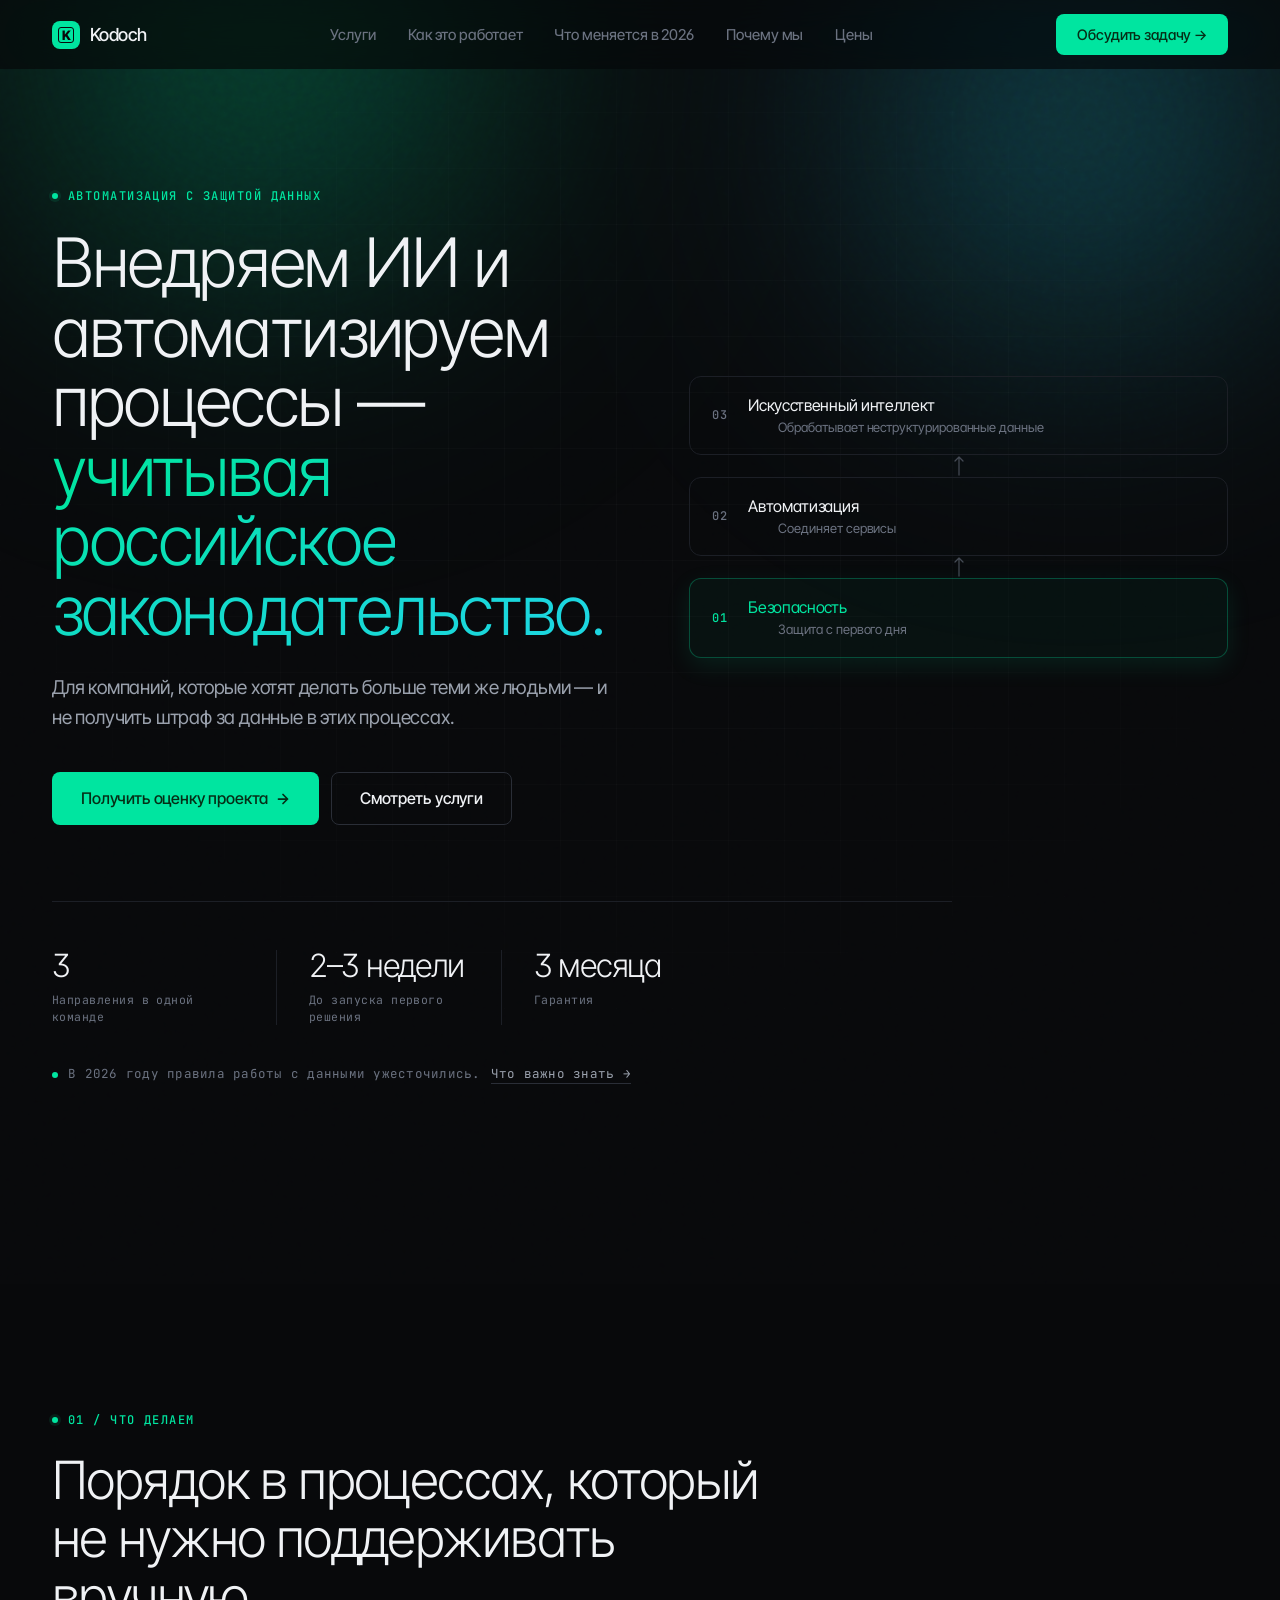
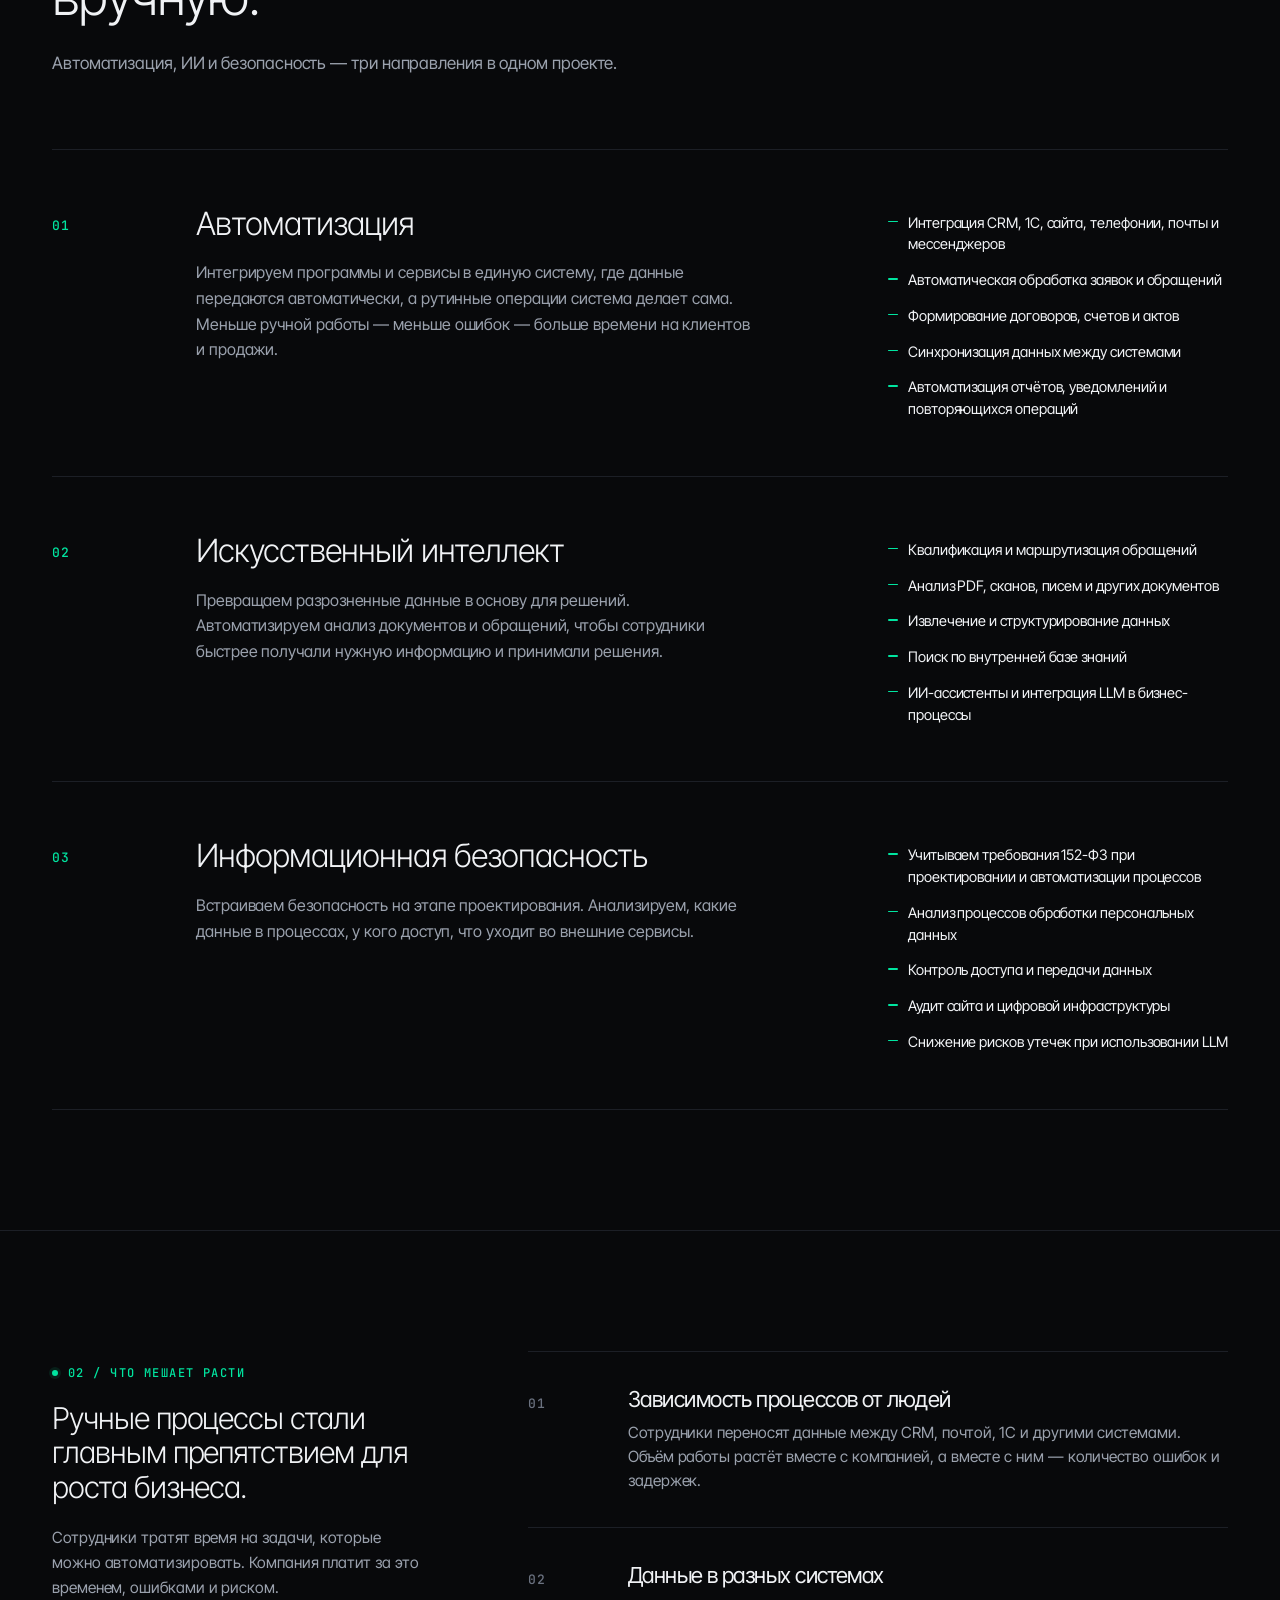
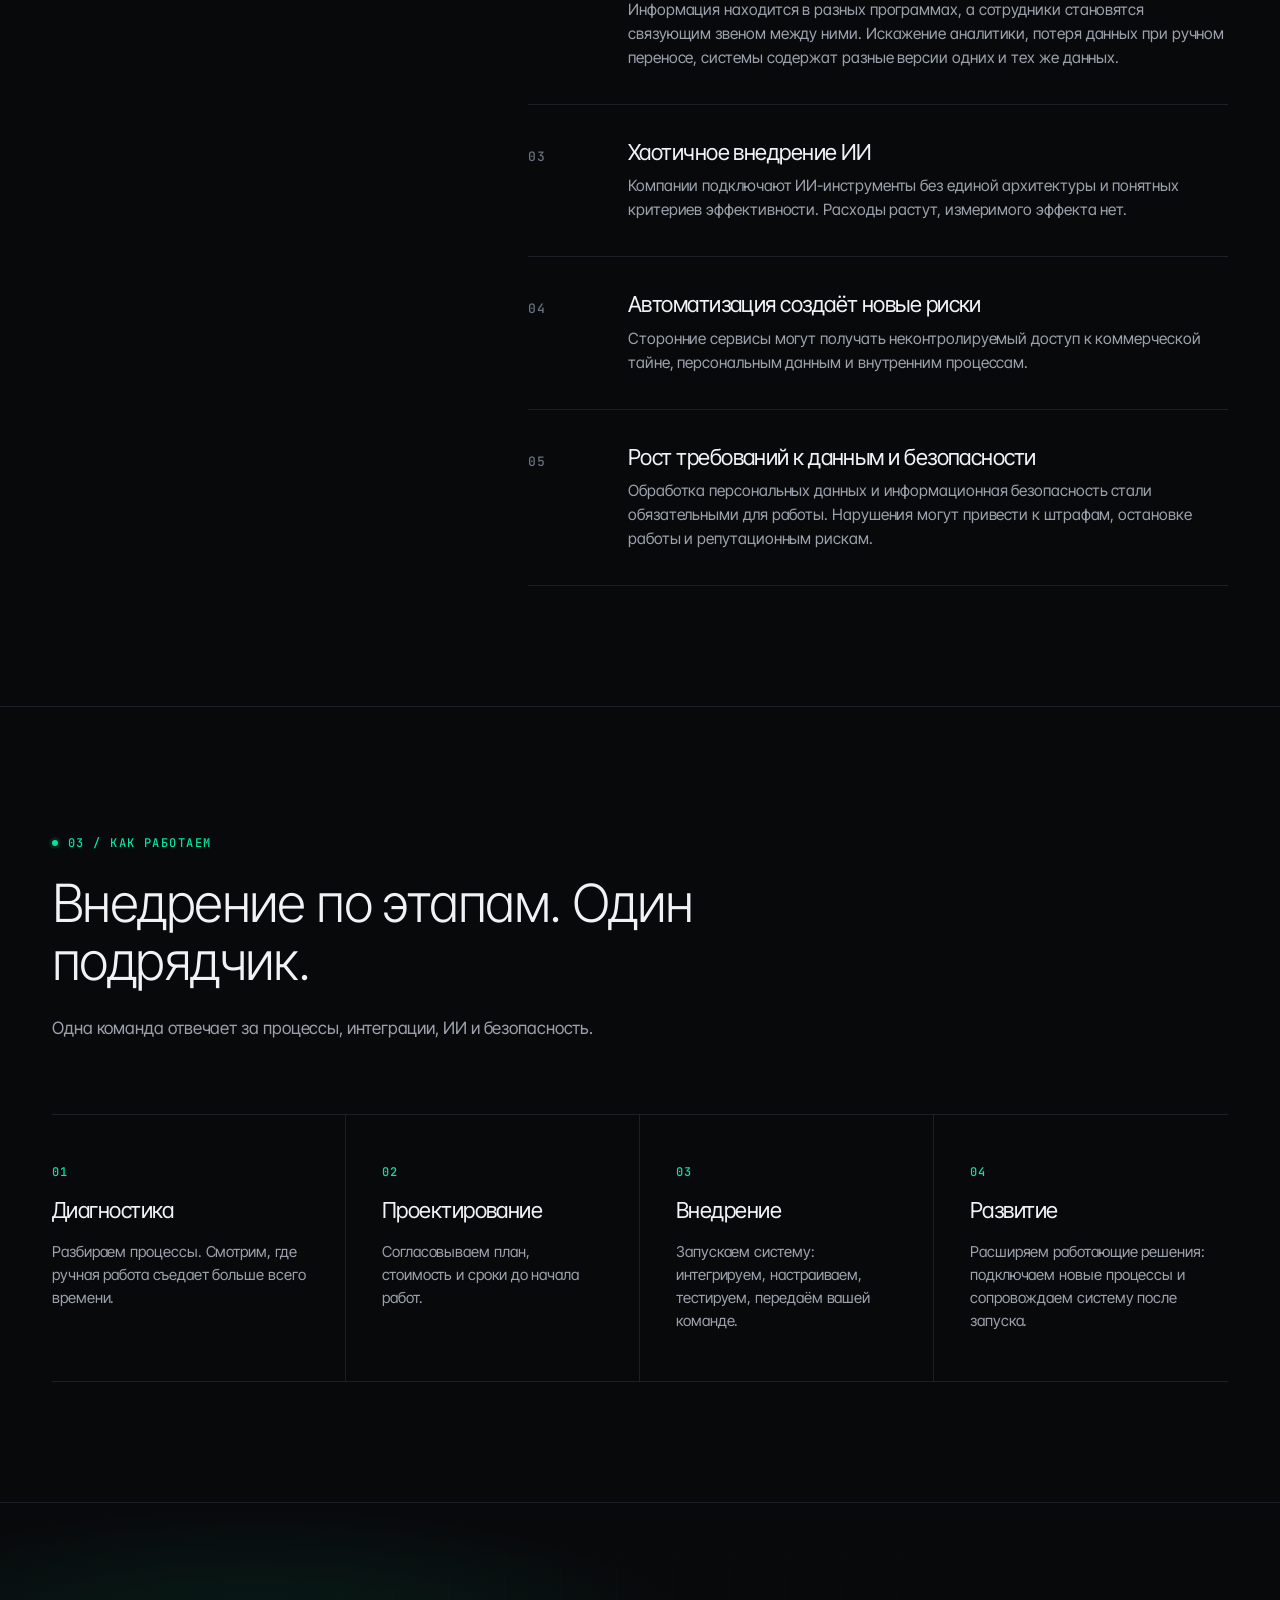
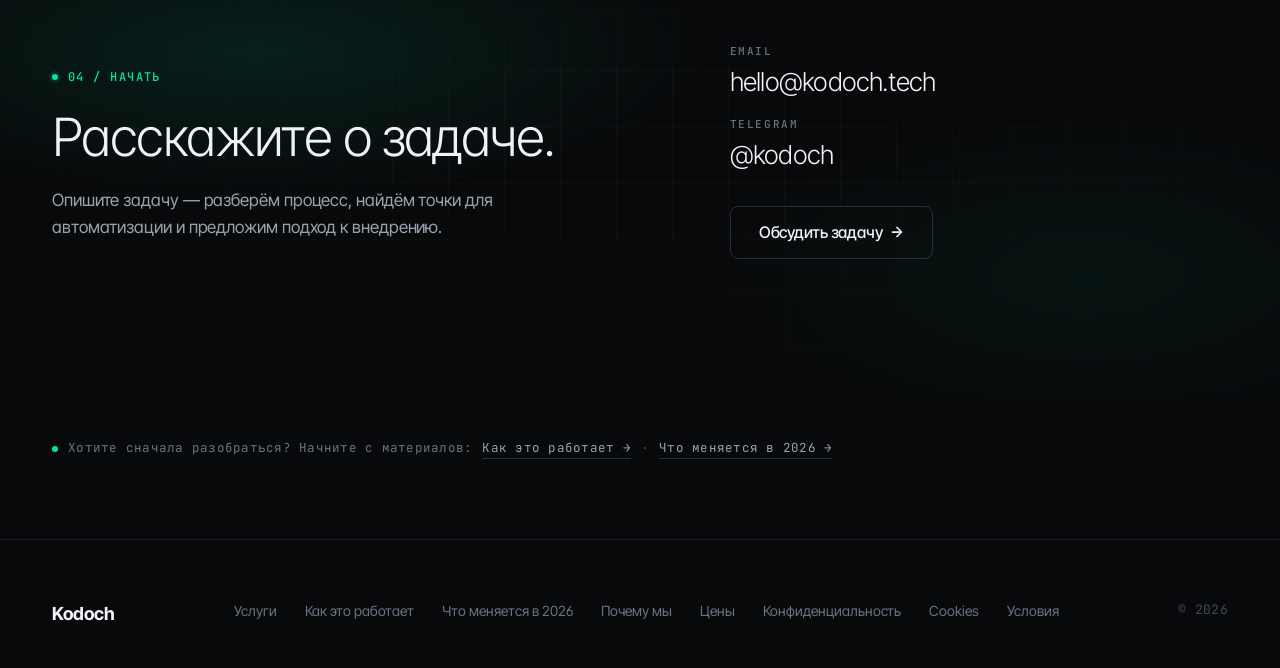
==== commit 9290109d: "Add files via upload" ====
--- a/index.html
+++ b/index.html
@@ -3,52 +3,64 @@
 
 <head>
   <meta charset="UTF-8">
+
   <meta name="viewport" content="width=device-width, initial-scale=1.0, viewport-fit=cover">
-  <meta name="theme-color" content="#0A0E13">
+
+  <title>KODOCH — автоматизация бизнеса, ИИ и кибербезопасность</title>
+
+  <meta name="description"
+    content="KODOCH помогает компаниям автоматизировать бизнес-процессы, внедрять ИИ и защищать данные. Аудит, разработка, интеграция и поддержка решений.">
+
+  <link rel="canonical" href="https://kodoch.tech/">
+
+  <link rel="icon" type="image/svg+xml" href="favicon.svg">
+
+  <meta name="theme-color" content="#08090b">
   <meta name="format-detection" content="telephone=no">
-  <title>Kodoch — автоматизация, ИИ и безопасность данных для бизнеса</title>
-  <meta name="description"
-    content="Внедряем автоматизацию, ИИ и защиту данных. Один подрядчик вместо трёх. Соответствие 152-ФЗ. Первый разбор — бесплатно.">
-
+
+  <!-- Open Graph -->
   <meta property="og:type" content="website">
-  <meta property="og:title" content="Kodoch — автоматизация, ИИ и безопасность данных">
-  <meta property="og:description" content="Один проект вместо трёх подрядчиков.">
+  <meta property="og:site_name" content="KODOCH">
+  <meta property="og:title" content="KODOCH — автоматизация бизнеса, ИИ и кибербезопасность">
+  <meta property="og:description" content="Автоматизация бизнес-процессов, внедрение ИИ и защита данных для компаний.">
   <meta property="og:url" content="https://kodoch.tech/">
-
-  <link rel="preconnect" href="https://fonts.googleapis.com">
-  <link rel="preconnect" href="https://fonts.gstatic.com" crossorigin>
+  <meta property="og:image" content="https://kodoch.tech/og-image.jpg">
+  <meta property="og:image:width" content="1200">
+  <meta property="og:image:height" content="630">
+  <meta name="twitter:card" content="summary_large_image">
+
+  <!-- Styles -->
+
   <link rel="stylesheet" href="./assets/css/styles.css">
+
+  <!-- Organization -->
+  <script type="application/ld+json">
+  {
+    "@context": "https://schema.org",
+    "@type": "Organization",
+    "name": "KODOCH",
+    "url": "https://kodoch.tech/"
+  }
+  </script>
 </head>
 
 <body>
-
-  <div class="dev-banner">
-    <div class="container dev-banner-inner">
-      <span class="dev-banner-dot"></span>
-      <span class="dev-banner-text">
-        Сайт в разработке. Некоторые разделы могут быть недоступны.
-      </span>
-      <button class="dev-banner-close" aria-label="Закрыть">×</button>
-    </div>
-  </div>
-
-
   <header class="header" id="header">
     <div class="container header-inner">
-      <a href="index.html" class="logo">
+      <a href="./" class="logo">
         <span class="logo-mark">K</span>
         Kodoch
       </a>
 
       <nav class="nav" id="nav">
         <a href="./services.html">Услуги</a>
-        <a href="./government.html">Требования 2026</a>
-        <a href="./why-automation.html">Зачем автоматизировать</a>
-        <a href="./about.html">Гарантии</a>
+        <a href="./why-automation.html">Как это работает</a>
+        <a href="./government.html">Что меняется в 2026</a>
+        <a href="./about.html">Почему мы</a>
         <a href="./pricing.html">Цены</a>
       </nav>
 
-      <a href="#contact" class="btn btn-primary header-cta">Оставить заявку →</a>
+      <a href="./contact.html" class="btn btn-primary header-cta">Обсудить задачу →</a>
 
       <button class="burger" id="burger" aria-label="Меню">
         <svg width="22" height="22" viewBox="0 0 22 22" fill="none" stroke="currentColor" stroke-width="1.5"
@@ -60,602 +72,364 @@
   </header>
 
   <section class="hero">
+    <div class="aurora">
+      <div class="aurora-orb o1"></div>
+      <div class="aurora-orb o2"></div>
+    </div>
+    <div class="grid-overlay"></div>
+    <div class="grain"></div>
+
     <div class="container hero-inner">
-      <span class="eyebrow">Агентство ИИ автоматизации</span>
-
-      <h1>
-        Внедряем ИИ и автоматизируем бизнес.<br>
-        <span class="accent">В рамках российского законодательства.</span>
-      </h1>
-
-      <p class="hero-lead">
-        Для компаний, которые хотят делать больше теми же людьми —
-        и не получить штраф за данные, которые в этих процессах обрабатываются.
-      </p>
-
-      <div class="hero-actions">
-        <a href="#contact" class="btn btn-primary">
-          Получить разбор
-          <svg width="14" height="14" viewBox="0 0 14 14" fill="none" stroke="currentColor" stroke-width="1.75"
-            stroke-linecap="round" stroke-linejoin="round" aria-hidden="true">
-            <path d="M2.5 7h9M7 2.5l4.5 4.5L7 11.5" />
-          </svg>
-        </a>
-        <a href="./why-automation.html" class="btn btn-outline">Как это работает</a>
-      </div>
-
-      <dl class="hero-meta">
-        <div class="hero-meta-item">
-          <dt>Подрядчик</dt>
-          <dd>Один вместо трёх</dd>
-        </div>
-        <div class="hero-meta-item">
-          <dt>Первый Результат</dt>
-          <dd>2–3 недели</dd>
-        </div>
-        <div class="hero-meta-item">
-          <dt>Законодательство</dt>
-          <dd>Полное соответствие</dd>
-        </div>
-        <div class="hero-meta-item">
-          <dt>Гарантия</dt>
-          <dd>3 месяца</dd>
-        </div>
-      </dl>
+      <div class="hero-grid">
+        <div class="hero-content">
+          <span class="eyebrow">Автоматизация с защитой данных</span>
+
+          <h1>
+            Внедряем ИИ и автоматизируем процессы — <span class="accent">учитывая российское законодательство.</span>
+          </h1>
+
+          <p class="hero-sub">
+            Для компаний, которые хотят делать больше теми же людьми — и не получить штраф за данные в этих процессах.
+          </p>
+
+          <div class="hero-actions">
+            <a href="./contact.html" class="btn btn-primary btn-lg">
+              Получить оценку проекта
+              <svg width="14" height="14" viewBox="0 0 14 14" fill="none" stroke="currentColor" stroke-width="1.75"
+                stroke-linecap="round" stroke-linejoin="round" aria-hidden="true">
+                <path d="M2.5 7h9M7 2.5l4.5 4.5L7 11.5" />
+              </svg>
+            </a>
+            <a href="./services.html" class="btn btn-outline btn-lg">Смотреть услуги</a>
+          </div>
+        </div>
+
+        <div class="hero-stack">
+          <div class="stack-layer">
+            <span class="stack-layer-num">03</span>
+            <div class="stack-layer-body">
+              <div class="stack-layer-title">Искусственный интеллект</div>
+              <div class="stack-layer-desc">Обрабатывает неструктурированные данные</div>
+            </div>
+          </div>
+
+          <div class="stack-connector">
+            <svg width="12" height="22" viewBox="0 0 12 22" fill="none" stroke="currentColor" stroke-width="1.25"
+              stroke-linecap="round" stroke-linejoin="round" aria-hidden="true">
+              <path d="M6 20V2M2 6l4-4 4 4" />
+            </svg>
+          </div>
+
+          <div class="stack-layer">
+            <span class="stack-layer-num">02</span>
+            <div class="stack-layer-body">
+              <div class="stack-layer-title">Автоматизация</div>
+              <div class="stack-layer-desc">Соединяет сервисы</div>
+            </div>
+          </div>
+
+          <div class="stack-connector">
+            <svg width="12" height="22" viewBox="0 0 12 22" fill="none" stroke="currentColor" stroke-width="1.25"
+              stroke-linecap="round" stroke-linejoin="round" aria-hidden="true">
+              <path d="M6 20V2M2 6l4-4 4 4" />
+            </svg>
+          </div>
+
+          <div class="stack-layer security">
+            <span class="stack-layer-num">01</span>
+            <div class="stack-layer-body">
+              <div class="stack-layer-title">Безопасность</div>
+              <div class="stack-layer-desc">Защита с первого дня</div>
+            </div>
+          </div>
+        </div>
+      </div>
+
+      <div class="doc-meta cols-3">
+        <div class="doc-meta-item">
+          <div class="doc-meta-value">3</div>
+          <div class="doc-meta-label">Направления в одной команде</div>
+        </div>
+        <div class="doc-meta-item">
+          <div class="doc-meta-value">2–3 недели</div>
+          <div class="doc-meta-label">До запуска первого решения</div>
+        </div>
+        <div class="doc-meta-item">
+          <div class="doc-meta-value">3 месяца</div>
+          <div class="doc-meta-label">Гарантия</div>
+        </div>
+      </div>
+
+      <div class="context-line">
+        В 2026 году правила работы с данными ужесточились.
+        <a href="./government.html">Что важно знать →</a>
+      </div>
     </div>
   </section>
 
-  <section class="manifest" id="manifest">
+  <section class="doc-section" id="directions">
     <div class="container">
-      <div class="manifest-inner">
-        <h2>С 2024 года государство взяло курс на цифровизацию</h2>
-
+      <div class="doc-head">
+        <span class="eyebrow">01 / Что делаем</span>
+        <h2>Порядок в процессах, который не нужно поддерживать вручную.</h2>
         <p>
-          Автоматизация процессов, безопасность данных, внедрение ИИ —
-          государство сделало всё это национальной целью. Причины —
-          демография, дефицит кадров, уход западных вендоров,
-          импортозамещение. Указы Президента, национальные проекты,
-          сроки и штрафы — всё уже действует. С каждым годом процесс
-          усиливается.
+          Автоматизация, ИИ и безопасность — три направления в одном проекте.
         </p>
 
+      </div>
+
+      <div class="doc-blocks">
+
+        <div class="doc-block reveal">
+          <div class="doc-block-num">01</div>
+          <div class="doc-block-body">
+            <h3>Автоматизация</h3>
+            <p>
+              Интегрируем программы и сервисы в единую систему, где данные передаются автоматически, а рутинные операции
+              система делает сама. Меньше ручной работы — меньше ошибок — больше времени на клиентов и продажи.
+            </p>
+          </div>
+          <ul class="doc-block-side">
+            <li>Интеграция CRM, 1С, сайта, телефонии, почты и мессенджеров
+            </li>
+
+            <li>Автоматическая обработка заявок и обращений
+            </li>
+
+            <li>Формирование договоров, счетов и актов
+            </li>
+
+            <li>Синхронизация данных между системами
+            </li>
+
+            <li>Автоматизация отчётов, уведомлений и повторяющихся операций
+            </li>
+
+          </ul>
+        </div>
+
+        <div class="doc-block reveal">
+          <div class="doc-block-num">02</div>
+          <div class="doc-block-body">
+            <h3>Искусственный интеллект</h3>
+            <p>
+              Превращаем разрозненные данные в основу для решений. Автоматизируем анализ
+              документов и обращений, чтобы сотрудники быстрее получали нужную информацию и принимали решения.
+            </p>
+          </div>
+          <ul class="doc-block-side">
+            <li>Квалификация и маршрутизация обращений
+
+            </li>
+            <li>Анализ PDF, сканов, писем и других документов
+
+            </li>
+            <li>Извлечение и структурирование данных
+
+            </li>
+            <li>Поиск по внутренней базе знаний
+
+            </li>
+            <li>ИИ-ассистенты и интеграция LLM в бизнес-процессы
+
+            </li>
+          </ul>
+        </div>
+
+        <div class="doc-block reveal">
+          <div class="doc-block-num">03</div>
+          <div class="doc-block-body">
+            <h3>Информационная безопасность</h3>
+            <p>
+              Встраиваем безопасность на этапе проектирования. Анализируем, какие данные в процессах, у кого доступ, что
+              уходит во внешние сервисы.
+            </p>
+          </div>
+          <ul class="doc-block-side">
+            <li>Учитываем требования 152-ФЗ при проектировании и автоматизации процессов
+
+            </li>
+            <li>Анализ процессов обработки персональных данных
+
+            </li>
+            <li>Контроль доступа и передачи данных
+
+            </li>
+            <li>Аудит сайта и цифровой инфраструктуры
+
+            </li>
+            <li>Снижение рисков утечек при использовании LLM
+            </li>
+          </ul>
+        </div>
+
+      </div>
+    </div>
+  </section>
+
+  <section class="doc-section" id="problems">
+    <div class="container">
+      <div class="problems-layout">
+
+        <div class="problems-sticky">
+          <span class="eyebrow">02 / Что мешает расти</span>
+          <h2>Ручные процессы стали главным препятствием для роста бизнеса.</h2>
+          <p>
+            Сотрудники тратят время на задачи, которые можно автоматизировать. Компания платит за это временем, ошибками
+            и риском.
+          </p>
+        </div>
+
+        <ol class="doc-list">
+          <li class="reveal">
+            <div class="doc-list-body">
+              <h4>Зависимость процессов от людей</h4>
+              <p>
+                Сотрудники переносят данные между CRM, почтой, 1С и другими системами. Объём работы растёт вместе с
+                компанией, а вместе с ним — количество ошибок и задержек.
+              </p>
+            </div>
+          </li>
+
+          <li class="reveal">
+            <div class="doc-list-body">
+              <h4>Данные в разных системах
+              </h4>
+              <p>
+                Информация находится в разных программах, а сотрудники становятся связующим звеном между ними. Искажение
+                аналитики, потеря данных при ручном переносе, системы содержат разные версии одних и тех же данных.
+              </p>
+            </div>
+          </li>
+
+          <li class="reveal">
+            <div class="doc-list-body">
+              <h4>Хаотичное внедрение ИИ</h4>
+              <p>
+                Компании подключают ИИ-инструменты без единой архитектуры и понятных критериев эффективности. Расходы
+                растут, измеримого эффекта нет.
+              </p>
+            </div>
+          </li>
+
+          <li class="reveal">
+            <div class="doc-list-body">
+              <h4>Автоматизация создаёт новые риски
+
+              </h4>
+              <p>
+                Сторонние сервисы могут получать неконтролируемый доступ к коммерческой тайне, персональным данным и
+                внутренним процессам.
+              </p>
+            </div>
+          </li>
+
+          <li class="reveal">
+            <div class="doc-list-body">
+              <h4>Рост требований к данным и безопасности
+              </h4>
+              <p>
+                Обработка персональных данных и информационная безопасность стали обязательными для работы. Нарушения
+                могут привести к штрафам, остановке работы и репутационным рискам.
+
+
+              </p>
+            </div>
+          </li>
+        </ol>
+
+      </div>
+    </div>
+  </section>
+
+  <section class="doc-section" id="process">
+    <div class="container">
+      <div class="doc-head">
+        <span class="eyebrow">03 / Как работаем</span>
+        <h2>Внедрение по этапам. Один подрядчик.
+        </h2>
         <p>
-          Для бизнеса это значит: людей не хватает, а инструменты устаревают.
-          Кто не адаптируется — отстаёт от конкурентов.
+          Одна команда отвечает за процессы, интеграции, ИИ и безопасность.
         </p>
-
-        <dl class="manifest-stats">
-          <div>
-            <dt>2030</dt>
-            <dd>дедлайн цифровой трансформации</dd>
-          </div>
-          <div>
-            <dt>67%</dt>
-            <dd>работодателей не могут закрыть вакансию за 3 месяца</dd>
-          </div>
-          <div>
-            <dt>15 млн ₽</dt>
-            <dd>максимальный штраф за утечку персональных данных</dd>
-          </div>
-          <div>
-            <dt>1 млн</dt>
-            <dd>дефицит рабочей силы в России</dd>
-          </div>
-        </dl>
-
-        <a href="./government.html" class="btn btn-outline">
-          Что изменилось
-          <svg width="14" height="14" viewBox="0 0 14 14" fill="none" stroke="currentColor" stroke-width="1.75"
-            stroke-linecap="round" stroke-linejoin="round" aria-hidden="true">
-            <path d="M2.5 7h9M7 2.5l4.5 4.5L7 11.5" />
-          </svg>
-        </a>
+      </div>
+
+      <div class="doc-steps">
+        <div class="doc-step reveal">
+          <span class="doc-step-num">01</span>
+          <h4>Диагностика</h4>
+          <p>Разбираем процессы. Смотрим, где ручная работа съедает больше всего времени.
+          </p>
+        </div>
+        <div class="doc-step reveal">
+          <span class="doc-step-num">02</span>
+          <h4>Проектирование</h4>
+          <p>Согласовываем план, стоимость и сроки до начала работ.</p>
+        </div>
+        <div class="doc-step reveal">
+          <span class="doc-step-num">03</span>
+          <h4>Внедрение</h4>
+          <p>Запускаем систему: интегрируем, настраиваем, тестируем, передаём вашей команде.</p>
+        </div>
+        <div class="doc-step reveal">
+          <span class="doc-step-num">04</span>
+          <h4>Развитие</h4>
+          <p>Расширяем работающие решения: подключаем новые процессы и сопровождаем систему после запуска.</p>
+        </div>
       </div>
     </div>
   </section>
 
-  <section class="section" id="directions">
+
+  <section class="doc-cta">
     <div class="container">
-      <div class="section-head">
-        <span class="section-num">01 · Что делаем</span>
-        <h2>Автоматизация, ИИ и безопасность</h2>
-        <p>Автоматизация и ИИ ускоряют работу компании. Но неправильное внедрение — это риск утечек данных и штрафов. Мы
-          закладываем безопасность уже на этапе проектирования. Это возможно, когда три направления — в руках одной
-          команды, а не разных подрядчиков.</p>
-      </div>
-
-      <div class="directions">
-        <div class="direction reveal">
-          <span class="direction-num">01 · Автоматизация</span>
-          <h3>Убираем рутину из процессов</h3>
-          <p>Заявки, документы, отчёты, интеграции с 1С и CRM. Команда справляется с большим объёмом — без найма новых
-            сотрудников.</p>
-          <span class="direction-tag">ответ на дефицит кадров</span>
-        </div>
-
-        <div class="direction reveal">
-          <span class="direction-num">02 · ИИ</span>
-          <h3>ИИ для нестандартных задач</h3>
-          <p>Обработка заявок, работа с документами, поддержка клиентов, аналитика. В российском облаке или на ваших
-            серверах.</p>
-          <span class="direction-tag">ответ на национальную цель</span>
-        </div>
-
-        <div class="direction reveal">
-          <span class="direction-num">03 · Безопасность</span>
-          <h3>Защищаем данные при автоматизации</h3>
-          <p>Доступы, логирование, соответствие закону о персональных данных. Безопасность — часть проекта, а не
-            отдельная услуга.</p>
-          <span class="direction-tag">ответ на соответствие 152-ФЗ</span>
-        </div>
-      </div>
-
-      <div class="direction-sum reveal">
-        <div class="callout">
-          <div class="callout-label">Результат</div>
-          <div class="callout-text">
-            Единая система в масштабе компании вместо разрозненных интеграций. Процессы связаны между собой, а данные
-            защищены. Системой легко управлять и масштабировать по мере роста компании.
-          </div>
+      <div class="doc-cta-inner">
+        <div>
+          <span class="eyebrow">04 / Начать</span>
+          <h2>Расскажите о задаче.</h2>
+          <p>
+            Опишите задачу — разберём процесс, найдём точки для автоматизации и предложим подход к внедрению.
+          </p>
+        </div>
+
+        <div class="doc-cta-actions">
+          <div class="doc-cta-action">
+            <span class="label">Email</span>
+            <a href="mailto:hello@kodoch.tech">hello@kodoch.tech</a>
+          </div>
+          <div class="doc-cta-action">
+            <span class="label">Telegram</span>
+            <a href="#">@kodoch</a>
+          </div>
+          <a href="./contact.html" class="btn btn-outline btn-lg" style="margin-top: 16px;">
+            Обсудить задачу
+            <svg width="14" height="14" viewBox="0 0 14 14" fill="none" stroke="currentColor" stroke-width="1.75"
+              stroke-linecap="round" stroke-linejoin="round" aria-hidden="true">
+              <path d="M2.5 7h9M7 2.5l4.5 4.5L7 11.5" />
+            </svg>
+          </a>
         </div>
       </div>
     </div>
   </section>
 
-  <section class="section">
-    <div class="container">
-      <div class="section-head">
-        <span class="section-num">02 · Знакомые ситуации</span>
-        <h2>Если хотя бы 2 из этих пунктов про вас — мы поможем</h2>
-      </div>
-
-      <div class="problems-grid">
-        <div class="problem-card reveal">
-          <div class="problem-icon">
-            <svg width="18" height="18" viewBox="0 0 18 18" fill="none" stroke="currentColor" stroke-width="1.5"
-              stroke-linecap="round" stroke-linejoin="round" aria-hidden="true">
-              <path d="M9 2v6M9 12h.01" />
-              <circle cx="9" cy="9" r="7" />
-            </svg>
-          </div>
-          <h4>Заявки теряются</h4>
-          <p>Приходят в общую почту, разбираются вручную, часть уходит в спам или забывается.</p>
-        </div>
-
-        <div class="problem-card reveal">
-          <div class="problem-icon">
-            <svg width="18" height="18" viewBox="0 0 18 18" fill="none" stroke="currentColor" stroke-width="1.5"
-              stroke-linecap="round" stroke-linejoin="round" aria-hidden="true">
-              <rect x="3" y="3" width="12" height="12" rx="1.5" />
-              <path d="M3 7h12M3 11h12M7 3v12M11 3v12" />
-            </svg>
-          </div>
-          <h4>Бухгалтер тонет в Excel</h4>
-          <p>Каждый день переносит данные из 1С в таблицы. 2–3 часа в день, а ошибки всё равно случаются.</p>
-        </div>
-
-        <div class="problem-card reveal">
-          <div class="problem-icon">
-            <svg width="18" height="18" viewBox="0 0 18 18" fill="none" stroke="currentColor" stroke-width="1.5"
-              stroke-linecap="round" stroke-linejoin="round" aria-hidden="true">
-              <path d="M4 2h7l3 3v11H4z" />
-              <path d="M11 2v3h3M6 9h6M6 12h4" />
-            </svg>
-          </div>
-          <h4>Документы вручную</h4>
-          <p>Каждый раз — новый файл по шаблону, ручная проверка реквизитов, отправка по почте.</p>
-        </div>
-
-        <div class="problem-card reveal">
-          <div class="problem-icon">
-            <svg width="18" height="18" viewBox="0 0 18 18" fill="none" stroke="currentColor" stroke-width="1.5"
-              stroke-linecap="round" stroke-linejoin="round" aria-hidden="true">
-              <path d="M9 2a6 6 0 0 0-6 6c0 4 6 8 6 8s6-4 6-8a6 6 0 0 0-6-6z" />
-              <circle cx="9" cy="8" r="2" />
-            </svg>
-          </div>
-          <h4>Данные в зарубежных сервисах</h4>
-          <p>CRM, автоматизация, хранилища — в зарубежном облаке без вашего контроля. Могут отключить в любой момент.
-          </p>
-        </div>
-
-        <div class="problem-card reveal">
-          <div class="problem-icon">
-            <svg width="18" height="18" viewBox="0 0 18 18" fill="none" stroke="currentColor" stroke-width="1.5"
-              stroke-linecap="round" stroke-linejoin="round" aria-hidden="true">
-              <path d="M9 2l6 3v5c0 3-3 5.5-6 6.5C6 15.5 3 13 3 10V5l6-3z" />
-            </svg>
-          </div>
-          <h4>Не готовы к проверке</h4>
-          <p>Понимаете, что 152-ФЗ касается всех. Но что именно проверяет Роскомнадзор и как подготовиться — пока не
-            ясно.</p>
-        </div>
-
-        <div class="problem-card reveal">
-          <div class="problem-icon">
-            <svg width="18" height="18" viewBox="0 0 18 18" fill="none" stroke="currentColor" stroke-width="1.5"
-              stroke-linecap="round" stroke-linejoin="round" aria-hidden="true">
-              <circle cx="9" cy="6" r="3" />
-              <path d="M3 16c0-3 3-5 6-5s6 2 6 5" />
-            </svg>
-          </div>
-          <h4>Нехватка ИТ</h4>
-          <p>Текущие задачи и поддержка съедают всё время. На автоматизацию и безопасность не остаётся ресурсов.</p>
-        </div>
-      </div>
-    </div>
-  </section>
-
-  <section class="section" id="process">
-    <div class="container">
-      <div class="section-head">
-        <span class="section-num">03 · Как мы работаем</span>
-        <h2>Четыре шага от разбора до результата</h2>
-        <p>От аудита до масштабирования. Прозрачные этапы с фиксированным результатом.</p>
-      </div>
-
-      <div class="process-list">
-        <div class="process-item reveal">
-          <span class="process-num">01</span>
-          <h4>Разбор</h4>
-          <p>Смотрим на бизнес, находим 2–3 процесса для автоматизации.</p>
-        </div>
-        <div class="process-item reveal">
-          <span class="process-num">02</span>
-          <h4>Первый проект</h4>
-          <p>Берём один процесс, который сейчас отнимает больше всего времени. Автоматизируем полностью — с защитой
-            данных с самого начала.</p>
-        </div>
-        <div class="process-item reveal">
-          <span class="process-num">03</span>
-          <h4>Расширение</h4>
-          <p>Если первый проект работает — подключаем остальные процессы. Постепенно, шаг за шагом.</p>
-        </div>
-        <div class="process-item reveal">
-          <span class="process-num">04</span>
-          <h4>Поддержка</h4>
-          <p>Остаёмся рядом после сдачи проекта. Помогаем с вопросами, вносим правки, следим за безопасностью. Формат
-            поддержки — на выбор.</p>
-        </div>
-      </div>
-    </div>
-  </section>
-
-  <section class="section" id="pricing">
-    <div class="container">
-      <div class="section-head">
-        <span class="section-num">04 · Форматы работы</span>
-        <h2>Три способа работать с нами</h2>
-        <p>Выберите формат под свою ситуацию: от разового внедрения до полного аутсорсинга</p>
-      </div>
-
-      <div class="express-audit reveal">
-        <div>
-          <span class="express-audit-label">Начните отсюда</span>
-          <h3>Бесплатный экспресс-аудит</h3>
-          <p>
-            Разбираем автоматизацию процессов, ИИ
-            и безопасность данных — что можно улучшить, с чего начать,
-            какие риски закрыть.
-          </p>
-        </div>
-        <a href="#contact" class="btn btn-outline">
-          Записаться
-          <svg width="14" height="14" viewBox="0 0 14 14" fill="none" stroke="currentColor" stroke-width="1.75"
-            stroke-linecap="round" stroke-linejoin="round" aria-hidden="true">
-            <path d="M2.5 7h9M7 2.5l4.5 4.5L7 11.5" />
-          </svg>
-        </a>
-      </div>
-
-      <div class="pricing-table">
-        <div class="pricing-row reveal">
-          <div>
-            <h3>Внедрение</h3>
-            <p>Один или несколько сценариев под ключ: разработка, интеграции, защита данных, обучение команды. Дальше
-              работаете самостоятельно.</p>
-          </div>
-          <div class="pricing-price">от 80 000 ₽</div>
-          <div class="pricing-duration">1–2 недели</div>
-        </div>
-
-        <div class="pricing-row pricing-row-featured reveal">
-          <div>
-            <span class="pricing-badge">Рекомендуем</span>
-            <h3>Внедрение + поддержка</h3>
-            <p>Полный аутсорсинг: внедряем, передаём команде, остаёмся рядом. Поддержка, новые сценарии, мониторинг
-              безопасности, актуализация документов.</p>
-          </div>
-          <div class="pricing-price">от 250 000 ₽<small>/мес</small></div>
-          <div class="pricing-duration">ежемесячно</div>
-        </div>
-
-        <div class="pricing-row reveal">
-          <div>
-            <h3>Только поддержка</h3>
-            <p>Для компаний, у которых автоматизация уже работает. Подхватываем систему, следим за безопасностью,
-              развиваем дальше.</p>
-          </div>
-          <div class="pricing-price">от 150 000 ₽<small>/мес</small></div>
-          <div class="pricing-duration">ежемесячно</div>
-        </div>
-      </div>
-
-      <p class="pricing-note">
-        Стоимость проекта зависит от объёма работ и фиксируется до старта.
-      </p>
-
-
-    </div>
-
-
-  </section>
-
-  <section class="section" id="faq">
-    <div class="container">
-      <div class="section-head">
-        <span class="section-num">05 · Вопросы</span>
-        <h2>Что важно понять до старта</h2>
-      </div>
-
-      <div class="faq-list">
-        <div class="faq-item">
-          <button class="faq-q">
-            Зачем мне автоматизация и ИИ в РФ в 2026 году?
-            <span class="faq-toggle" aria-hidden="true">+</span>
-          </button>
-          <div class="faq-a">
-            <div class="faq-a-inner">
-              Автоматизация и ИИ в России в 2026 году нужны для того, чтобы справляться с дефицитом кадров, экономить
-              время на рутине и удерживать конкурентоспособность в условиях быстрого роста отечественных ИИ-решений. А
-              также соответствовать новому политическому курсу страны, направленного на цифровой суверенитет.
-            </div>
-          </div>
-        </div>
-
-        <div class="faq-list">
-          <div class="faq-item">
-            <button class="faq-q">
-              С чего и как лучше всего начать?
-              <span class="faq-toggle" aria-hidden="true">+</span>
-            </button>
-            <div class="faq-a">
-              <div class="faq-a-inner">
-                В первую очередь стоит автоматизировать рутинные, повторяющиеся и трудоемкие процессы с высокой
-                вероятностью ошибок из-за человеческого фактора. К ним относятся работа с клиентами, финансы и первичный
-                учет.
-              </div>
-            </div>
-          </div>
-
-
-          <div class="faq-list">
-            <div class="faq-item">
-              <button class="faq-q">
-                Вы предоставляете гарантии?
-                <span class="faq-toggle" aria-hidden="true">+</span>
-              </button>
-              <div class="faq-a">
-                <div class="faq-a-inner">
-                  Гарантия на работы — 3 месяца. После сдачи остаётся
-                  30 дней поддержки. Если в этот период что-то перестанет
-                  работать по нашей вине — устраняем бесплатно. После —
-                  можно взять сопровождение, но это опция, а не обязательство.
-                </div>
-              </div>
-            </div>
-
-            <div class="faq-item">
-              <button class="faq-q">
-                Сколько времени это займёт лично от меня?
-                <span class="faq-toggle" aria-hidden="true">+</span>
-              </button>
-              <div class="faq-a">
-                <div class="faq-a-inner">
-                  Внедрение ИИ и автоматизации потребует от вас как директора в среднем от 4 до 12 часов в неделю
-                  на начальных этапах. Ваше личное время будет распределяться неравномерно: максимальная
-                  вовлеченность нужна на старте и при приемке, а в процессе разработки нагрузка снизится.
-                </div>
-              </div>
-            </div>
-
-            <div class="faq-item">
-              <button class="faq-q">
-                Мы уже пробовали ИИ, не сработало. Что теперь?
-                <span class="faq-toggle" aria-hidden="true">+</span>
-              </button>
-              <div class="faq-a">
-                <div class="faq-a-inner">
-                  Часто проблема не в ИИ, а в том, что его внедряли
-                  без привязки к конкретному процессу. У нас другой порядок:
-                  сначала разбираем процессы и выбираем тот, где эффект будет
-                  измеримым. Потом — внедряем. Если сценарий не даёт результата,
-                  мы об этом скажем до старта.
-                </div>
-              </div>
-            </div>
-
-            <div class="faq-item">
-              <button class="faq-q">
-                Вы работаете в моей отрасли?
-                <span class="faq-toggle" aria-hidden="true">+</span>
-              </button>
-              <div class="faq-a">
-                <div class="faq-a-inner">
-                  Работаем с производством, медициной, юриспруденцией, торговлей, услугами,
-                  e-commerce. Но специфика отрасли не определяет результат: мы работаем с процессами — заявки,
-                  документы, отчёты, данные. Они устроены похоже в любой
-                  компании. Перед стартом учитываем вашу специфику.
-                </div>
-              </div>
-            </div>
-
-            <div class="faq-list">
-              <div class="faq-item">
-                <button class="faq-q">
-                  Вы помогаете с информационной безопасностью?
-                  <span class="faq-toggle" aria-hidden="true">+</span>
-                </button>
-                <div class="faq-a">
-                  <div class="faq-a-inner">
-                    Да. Наша компания основана выходцами из сферы ИБ. Мы реализуем полный цикл ИБ задач, в том числе
-                    автоматизация SecOps и SOC.
-                  </div>
-                </div>
-              </div>
-
-              <div class="faq-list">
-                <div class="faq-item">
-                  <button class="faq-q">
-                    Сколько это стоит?
-                    <span class="faq-toggle" aria-hidden="true">+</span>
-                  </button>
-                  <div class="faq-a">
-                    <div class="faq-a-inner">
-                      Стоимость зависит от сложности и объема работ. Наши цены публичны и фиксированы на всё время
-                      сотрудничества.
-                    </div>
-                  </div>
-                </div>
-
-                <div class="faq-item">
-                  <button class="faq-q">
-                    У нас есть свой ИТ-специалист. Как вы будете работать вместе?
-                    <span class="faq-toggle" aria-hidden="true">+</span>
-                  </button>
-                  <div class="faq-a">
-                    <div class="faq-a-inner">
-                      Он лучше знает ваши системы, мы приносим экспертизу
-                      в автоматизации и защите данных. Работаем в связке: он
-                      остаётся ответственным за инфраструктуру, мы делаем проект
-                      и передаём ему документацию. В результате ваша команда
-                      становится сильнее, а не остаётся в стороне.
-                    </div>
-                  </div>
-                </div>
-
-                <div class="faq-list">
-                  <div class="faq-item">
-                    <button class="faq-q">
-                      Хотим «под ключ» и «чтобы всё работало 24/7»
-                      <span class="faq-toggle" aria-hidden="true">+</span>
-                    </button>
-                    <div class="faq-a">
-                      <div class="faq-a-inner">
-                        Мы оказываем такую услугу, но она требует жесткого соблюдения технологического суверенитета
-                        (152-ФЗ) и правильной архитектуры при работе с зарубежными сервисами «напрямую» —
-                        для бесперебойной работы 24/7 без риска блокировок в РФ сегодня используются только локальные
-                        LLM-модели или закрытые контуры.
-                      </div>
-                    </div>
-                  </div>
-
-                </div>
-              </div>
-  </section>
-
-  <section class="section section-contact" id="contact">
-    <div class="container">
-      <div class="contact-block">
-        <div class="contact-info">
-          <span class="section-num">06 · Контакты</span>
-          <h2>Обсудим задачу</h2>
-          <p>
-            Проведём бесплатный экспресс-аудит: разберём процессы,
-            автоматизацию, ИИ и защиту данных. Покажем, с чего логично
-            начать.
-          </p>
-
-          <ul class="contact-details">
-            <li>
-              <span class="label">Email</span>
-              <a href="mailto:hello@kodoch.tech">hello@kodoch.tech</a>
-            </li>
-            <li>
-              <span class="label">Telegram</span>
-              <a href="#">@akodoch</a>
-            </li>
-            <li>
-              <span class="label">Ответ</span>
-              <span>В течение рабочего дня</span>
-            </li>
-          </ul>
-        </div>
-
-        <form class="contact-form" id="lead-form" action="https://api.web3forms.com/submit" method="POST" novalidate>
-
-          <input type="hidden" name="access_key" value="ВАШ_ACCESS_KEY">
-          <input type="hidden" name="subject" value="Заявка с главной страницы">
-          <input type="hidden" name="from_name" value="Kodoch">
-          <input type="checkbox" name="botcheck" style="display:none" tabindex="-1" autocomplete="off">
-
-          <div class="form-row">
-            <div class="form-field">
-              <label for="name">Имя</label>
-              <input type="text" id="name" name="name" required placeholder="Иван Петрович">
-            </div>
-            <div class="form-field">
-              <label for="email">Email</label>
-              <input type="email" id="email" name="email" required placeholder="ivan@company.ru">
-            </div>
-          </div>
-
-          <div class="form-row">
-            <div class="form-field">
-              <label for="company">Компания</label>
-              <input type="text" id="company" name="company" placeholder="Название компании">
-            </div>
-            <div class="form-field">
-              <label for="phone">Телефон / Telegram</label>
-              <input type="text" id="phone" name="phone" placeholder="+7 999 123-45-67">
-            </div>
-          </div>
-
-          <div class="form-field">
-            <label for="interest">Что интересует</label>
-            <select id="interest" name="interest" required>
-              <option value="">Выберите</option>
-              <option value="Экспресс-аудит (бесплатно)">Экспресс-аудит (бесплатно)</option>
-              <option value="Автоматизация процессов">Автоматизация процессов</option>
-              <option value="Внедрение ИИ">Внедрение ИИ</option>
-              <option value="Защита данных">Защита данных</option>
-              <option value="Комплексный проект">Комплексный проект</option>
-              <option value="Не знаю, нужен совет">Не знаю, нужен совет</option>
-            </select>
-          </div>
-
-          <div class="form-field">
-            <label for="message">Задача</label>
-            <textarea id="message" name="message" rows="3" required
-              placeholder="Что хотите автоматизировать или защитить"></textarea>
-          </div>
-
-          <label class="form-consent">
-            <input type="checkbox" name="consent" required>
-            <span>Согласен на обработку персональных данных и принимаю <a href="./legal/privacy.html" target="_blank"
-                rel="noopener">политику конфиденциальности</a></span>
-          </label>
-
-          <button type="submit" class="btn btn-primary" id="submit-btn">
-            <span class="btn-text">Отправить заявку</span>
-            <span class="btn-loader" style="display:none;">Отправляем…</span>
-          </button>
-
-          <div class="form-result" id="form-result"></div>
-        </form>
-      </div>
-    </div>
-  </section>
+  <div class="container">
+    <div class="context-line">
+      Хотите сначала разобраться? Начните с материалов:
+      <a href="./why-automation.html">Как это работает →</a>
+      <span style="color: var(--ink-4);">·</span>
+      <a href="./government.html">Что меняется в 2026 →</a>
+    </div>
+  </div>
 
   <footer class="footer">
     <div class="container footer-inner">
-      <a href="index.html" class="footer-logo">Kodoch</a>
+      <a href="./" class="footer-logo">Kodoch</a>
 
       <nav class="footer-nav">
         <a href="./services.html">Услуги</a>
-        <a href="./government.html">Требования 2026</a>
-        <a href="./why-automation.html">Зачем автоматизировать</a>
-        <a href="./about.html">Гарантии</a>
+        <a href="./why-automation.html">Как это работает</a>
+        <a href="./government.html">Что меняется в 2026</a>
+        <a href="./about.html">Почему мы</a>
         <a href="./pricing.html">Цены</a>
         <a href="./legal/privacy.html">Конфиденциальность</a>
         <a href="./legal/cookies.html">Cookies</a>
@@ -685,7 +459,7 @@
     document.querySelectorAll('a[href^="#"]').forEach(link => {
       link.addEventListener('click', (e) => {
         const href = link.getAttribute('href');
-        if (href === '#' || href.startsWith('#open-')) return;
+        if (href === '#') return;
         const target = document.querySelector(href);
         if (target) {
           e.preventDefault();
@@ -694,59 +468,6 @@
         }
       });
     });
-
-    document.querySelectorAll('.faq-q').forEach(btn => {
-      btn.addEventListener('click', () => {
-        const item = btn.parentElement;
-        const answer = item.querySelector('.faq-a');
-        const isOpen = item.classList.contains('open');
-        document.querySelectorAll('.faq-item').forEach(i => {
-          i.classList.remove('open');
-          const a = i.querySelector('.faq-a');
-          if (a) a.style.maxHeight = null;
-        });
-        if (!isOpen) {
-          item.classList.add('open');
-          answer.style.maxHeight = answer.scrollHeight + 'px';
-        }
-      });
-    });
-
-    const leadForm = document.getElementById('lead-form');
-    if (leadForm) {
-      leadForm.addEventListener('submit', async function (e) {
-        e.preventDefault();
-        const submitBtn = document.getElementById('submit-btn');
-        const btnText = submitBtn.querySelector('.btn-text');
-        const btnLoader = submitBtn.querySelector('.btn-loader');
-        const resultBox = document.getElementById('form-result');
-
-        if (!leadForm.checkValidity()) { leadForm.reportValidity(); return; }
-
-        submitBtn.disabled = true;
-        btnText.style.display = 'none';
-        btnLoader.style.display = 'inline';
-        resultBox.className = 'form-result';
-
-        try {
-          const formData = new FormData(leadForm);
-          const response = await fetch('https://api.web3forms.com/submit', { method: 'POST', body: formData });
-          const data = await response.json();
-          if (data.success) {
-            resultBox.textContent = 'Заявка отправлена. Свяжемся в течение рабочего дня.';
-            resultBox.className = 'form-result success';
-            leadForm.reset();
-          } else { throw new Error(); }
-        } catch (err) {
-          resultBox.textContent = 'Не удалось отправить. Напишите на hello@kodoch.tech';
-          resultBox.className = 'form-result error';
-        } finally {
-          submitBtn.disabled = false;
-          btnText.style.display = 'inline';
-          btnLoader.style.display = 'none';
-        }
-      });
-    }
 
     const observer = new IntersectionObserver(entries => {
       entries.forEach(e => {
@@ -758,21 +479,6 @@
     }, { threshold: 0.1, rootMargin: '0px 0px -60px 0px' });
     document.querySelectorAll('.reveal').forEach(el => observer.observe(el));
 
-    // ============= Under maintenance banner
-
-    const devBanner = document.querySelector('.dev-banner');
-    if (devBanner && !sessionStorage.getItem('devBannerClosed')) {
-      document.body.classList.add('dev-banner-visible');
-      devBanner.querySelector('.dev-banner-close').addEventListener('click', () => {
-        devBanner.remove();
-        document.body.classList.remove('dev-banner-visible');
-        sessionStorage.setItem('devBannerClosed', '1');
-      });
-    } else if (devBanner) {
-      devBanner.remove();
-    }
-
-    // ======== end of  Under maintenance banner
 
   </script>
 
--- a/assets/css/styles.css
+++ b/assets/css/styles.css
@@ -1,33 +1,48 @@
-@import url('https://fonts.googleapis.com/css2?family=Inter:wght@400;500;600;700;800&family=JetBrains+Mono:wght@400;500;600&display=swap');
+@import url('https://fonts.googleapis.com/css2?family=Inter+Tight:wght@200;300;400;500;600;700&family=JetBrains+Mono:wght@400;500;600&display=swap');
 
 :root {
-  --bg: #0A0E13;
-  --surface-1: #10161D;
-  --surface-2: #161E27;
-  --surface-3: #1C2630;
-
-  --border: #1E2933;
-  --border-strong: #2A3742;
-
-  --text: #E8EEF4;
-  --text-2: #A0AEBC;
-  --text-3: #6B7A88;
+  --bg: #08090b;
+  --bg-2: #0d0f12;
+  --surface: #101216;
+  --surface-2: #16191f;
+  --surface-glass: rgba(16, 18, 22, 0.72);
+  --surface-glass-2: rgba(16, 18, 22, 0.5);
+
+  --ink: #f0f2f5;
+  --ink-2: #9aa1ad;
+  --ink-3: #6b7280;
+  --ink-4: #444a54;
+
+  --line: #1c1f26;
+  --line-2: #2a2e37;
 
   --accent: #00E5A0;
-  --accent-hover: #00C88C;
-  --accent-dim: rgba(0, 229, 160, 0.08);
-  --accent-border: rgba(0, 229, 160, 0.24);
-
-  --ink: #C91B00;
-  --ink-2: white;
-
-  --font-sans: 'Inter', -apple-system, BlinkMacSystemFont, 'Segoe UI', sans-serif;
+  --accent-hover: #00c88c;
+  --accent-2: #22d3ee;
+  --accent-dim: rgba(0, 229, 160, 0.1);
+  --accent-border: rgba(0, 229, 160, 0.28);
+
+  --success: #00E5A0;
+  --success-dim: rgba(0, 229, 160, 0.12);
+
+
+  --font-sans: 'Inter Tight', -apple-system, BlinkMacSystemFont, 'Segoe UI', sans-serif;
+  --font-display: 'Inter Tight', -apple-system, BlinkMacSystemFont, 'Segoe UI', sans-serif;
   --font-mono: 'JetBrains Mono', 'SF Mono', Consolas, monospace;
 
-  --r-sm: 6px;
-  --r: 10px;
-  --r-lg: 16px;
-  --r-xl: 24px;
+
+  --r-sm: 8px;
+  --r: 12px;
+  --r-lg: 20px;
+  --r-xl: 28px;
+  --fs-h1: clamp(34px, 23.4px + 3.5vw, 72px);
+  --fs-h2: clamp(28px, 25.8px + 2.1vw, 56px);
+  --fs-h3: clamp(20px, 18px + 0.8vw, 28px);
+  --fs-body: 17px;
+
+  --shadow-sm: 0 1px 2px rgba(0, 0, 0, 0.3), 0 4px 12px rgba(0, 0, 0, 0.2);
+  --shadow: 0 2px 4px rgba(0, 0, 0, 0.3), 0 12px 32px rgba(0, 0, 0, 0.35);
+  --shadow-lg: 0 8px 24px rgba(0, 0, 0, 0.4), 0 32px 64px rgba(0, 0, 0, 0.5);
 }
 
 *,
@@ -44,14 +59,16 @@
 
 body {
   font-family: var(--font-sans);
+
   background: var(--bg);
-  color: var(--text);
-  font-size: 16px;
-  line-height: 1.6;
+  color: var(--ink);
+  font-size: var(--fs-body);
+  line-height: 1.55;
   font-weight: 400;
   overflow-x: hidden;
   -webkit-font-smoothing: antialiased;
   -moz-osx-font-smoothing: grayscale;
+  font-feature-settings: 'ss01', 'cv11', 'calt';
 }
 
 img,
@@ -69,49 +86,45 @@
   color: var(--bg);
 }
 
-h1,
-h2,
-h3,
-h4 {
-  font-family: var(--font-sans);
-  font-weight: 700;
+h1 {
+  font-size: var(--fs-h1);
+  font-weight: 300;
+  letter-spacing: -0.035em;
+  line-height: 1.02;
+}
+
+h2 {
+  font-size: var(--fs-h2);
+  font-weight: 300;
   letter-spacing: -0.03em;
-  line-height: 1.05;
-  color: var(--text);
-}
-
-h1 {
-  font-size: clamp(40px, 6vw, 80px);
-  letter-spacing: -0.04em;
-}
-
-h2 {
-  font-size: clamp(28px, 3.4vw, 44px);
-  letter-spacing: -0.03em;
+  line-height: 1.1;
 }
 
 h3 {
-  font-size: clamp(20px, 2vw, 24px);
-  font-weight: 600;
-  line-height: 1.25;
+  font-size: var(--fs-h3);
+  font-weight: 400;
   letter-spacing: -0.02em;
+  line-height: 1.2;
 }
 
 h4 {
   font-size: 17px;
-  font-weight: 600;
-  letter-spacing: -0.01em;
+  font-weight: 400;
+  letter-spacing: -0.015em;
+  line-height: 1.3;
 }
 
 p {
-  color: var(--text-2);
+  color: var(--ink-2);
 }
 
 .container {
   width: 100%;
-  max-width: 1200px;
+  max-width: 1240px;
   margin: 0 auto;
   padding: 0 32px;
+  position: relative;
+  z-index: 1;
 }
 
 .section {
@@ -121,7 +134,7 @@
 
 .section-head {
   margin-bottom: 64px;
-  max-width: 800px;
+  max-width: 780px;
 }
 
 .section-head.center {
@@ -137,41 +150,13 @@
 .section-head p {
   font-size: 18px;
   line-height: 1.55;
-  color: var(--text-2);
-  max-width: 640px;
+  color: var(--ink-2);
+  max-width: 620px;
 }
 
 .section-head.center p {
   margin-left: auto;
   margin-right: auto;
-}
-
-.section-num {
-  display: inline-flex;
-  align-items: center;
-  gap: 10px;
-  font-family: var(--font-mono);
-  font-size: 11px;
-  font-weight: 500;
-  letter-spacing: 0.1em;
-  text-transform: uppercase;
-  color: var(--accent);
-  margin-bottom: 24px;
-  padding: 6px 14px;
-  border-radius: 100px;
-  background: var(--accent-dim);
-  border: 1px solid var(--accent-border);
-}
-
-.section-title h2 {
-  margin-bottom: 20px;
-}
-
-.section-title p {
-  font-size: 18px;
-  line-height: 1.55;
-  color: var(--text-2);
-  max-width: 640px;
 }
 
 .eyebrow {
@@ -179,31 +164,64 @@
   align-items: center;
   gap: 10px;
   font-family: var(--font-mono);
-  font-size: 11px;
-  font-weight: 500;
-  letter-spacing: 0.1em;
+  font-size: 12px;
+  font-weight: 500;
+  letter-spacing: 0.12em;
   text-transform: uppercase;
   color: var(--accent);
-  margin-bottom: 24px;
-  padding: 6px 14px;
-  border-radius: 100px;
-  background: var(--accent-dim);
-  border: 1px solid var(--accent-border);
+  margin-bottom: 26px;
+  line-height: 1;
+}
+
+.eyebrow::before {
+  content: '';
+  width: 6px;
+  height: 6px;
+  border-radius: 50%;
+  background: var(--accent);
+  box-shadow: 0 0 0 3px var(--accent-dim);
+  animation: pulse 2.5s ease-in-out infinite;
+  flex-shrink: 0;
+}
+
+.eyebrow a {
+  color: inherit;
+  text-decoration: none;
+  border-bottom: 1px solid transparent;
+  transition: border-color 0.15s;
+}
+
+.eyebrow a:hover {
+  border-bottom-color: var(--accent);
+}
+
+@keyframes pulse {
+
+  0%,
+  100% {
+    opacity: 1;
+    transform: scale(1);
+  }
+
+  50% {
+    opacity: 0.6;
+    transform: scale(0.92);
+  }
 }
 
 .btn {
   display: inline-flex;
   align-items: center;
   gap: 8px;
-  padding: 14px 22px;
+  padding: 13px 22px;
   font-family: var(--font-sans);
   font-size: 15px;
-  font-weight: 600;
+  font-weight: 500;
   text-decoration: none;
-  border-radius: var(--r);
+  border-radius: 8px;
   border: 1px solid transparent;
   cursor: pointer;
-  transition: all 0.15s ease;
+  transition: background 0.2s ease, border-color 0.2s ease, color 0.2s ease;
   letter-spacing: -0.01em;
   line-height: 1.2;
   white-space: nowrap;
@@ -211,31 +229,32 @@
 
 .btn-primary {
   background: var(--accent);
-  color: var(--bg);
+  color: #052e16;
 }
 
 .btn-primary:hover {
   background: var(--accent-hover);
-  transform: translateY(-1px);
-  box-shadow: 0 8px 24px rgba(0, 229, 160, 0.24);
 }
 
 .btn-primary:disabled {
   opacity: 0.5;
   cursor: not-allowed;
-  transform: none;
-  box-shadow: none;
 }
 
 .btn-outline {
   background: transparent;
-  color: var(--text);
-  border-color: var(--border-strong);
+  color: var(--ink);
+  border-color: var(--line-2);
 }
 
 .btn-outline:hover {
-  background: var(--surface-1);
-  border-color: var(--text-3);
+  background: var(--surface);
+  border-color: var(--ink-3);
+}
+
+.btn-lg {
+  padding: 16px 28px;
+  font-size: 16px;
 }
 
 .header {
@@ -244,99 +263,99 @@
   left: 0;
   right: 0;
   z-index: 100;
-  padding: 18px 0;
-  transition: padding 0.2s;
+  padding: 14px 0;
+  transition: padding 0.25s;
 }
 
 .header::before {
   content: '';
   position: absolute;
   inset: 0;
-  background: rgba(10, 14, 19, 0.72);
-  backdrop-filter: blur(20px) saturate(150%);
-  -webkit-backdrop-filter: blur(20px) saturate(150%);
+  background: rgba(8, 9, 11, 0.72);
+  backdrop-filter: blur(24px) saturate(180%);
+  -webkit-backdrop-filter: blur(24px) saturate(180%);
   border-bottom: 1px solid transparent;
-  transition: border-color 0.3s;
+  transition: border-color 0.3s, background 0.3s;
   z-index: -1;
 }
 
 .header.scrolled::before {
-  border-bottom-color: var(--border);
+  background: rgba(13, 15, 18, 0.92);
+  border-bottom-color: var(--line);
 }
 
 .header.scrolled {
-  padding: 12px 0;
+  padding: 10px 0;
 }
 
 .header-inner {
   display: flex;
   align-items: center;
   justify-content: space-between;
-  gap: 32px;
+  gap: 40px;
 }
 
 .logo {
   display: flex;
   align-items: center;
   gap: 10px;
-  font-family: var(--font-mono);
-  font-size: 17px;
-  font-weight: 600;
-  color: var(--text);
+  font-family: var(--font-sans);
+  font-size: 18px;
+  font-weight: 500;
+  color: var(--ink);
   text-decoration: none;
-  letter-spacing: -0.02em;
+  letter-spacing: -0.03em;
 }
 
 .logo-mark {
-  width: 26px;
-  height: 26px;
+  width: 28px;
+  height: 28px;
   background: var(--accent);
-  border-radius: 7px;
+  border-radius: 8px;
   display: grid;
   place-items: center;
   color: var(--bg);
   font-size: 13px;
-  font-weight: 700;
+  font-weight: 800;
   position: relative;
+  overflow: hidden;
 }
 
 .logo-mark::after {
   content: '';
   position: absolute;
-  inset: 5px;
+  inset: 6px;
   border-radius: 3px;
   border: 1.5px solid var(--bg);
 }
 
 .nav {
   display: flex;
-  gap: 2px;
+  gap: 32px;
   align-items: center;
 }
 
 .nav a {
-  font-size: 14px;
-  font-weight: 500;
-  color: var(--text-2);
+  font-size: 15px;
+  font-weight: 450;
+  color: var(--ink-3);
   text-decoration: none;
-  padding: 9px 14px;
-  border-radius: var(--r-sm);
-  transition: all 0.15s;
+  padding: 4px 0;
+  transition: color 0.15s;
+  letter-spacing: -0.005em;
 }
 
 .nav a:hover {
-  color: var(--text);
-  background: var(--surface-1);
+  color: var(--ink);
 }
 
 .nav a.active {
-  color: var(--text);
-  background: var(--surface-1);
+  color: var(--accent);
 }
 
 .header-cta {
-  padding: 10px 16px;
-  font-size: 14px;
+  padding: 11px 20px;
+  font-size: 14.5px;
 }
 
 .burger {
@@ -345,89 +364,462 @@
   border: none;
   cursor: pointer;
   padding: 8px;
-  color: var(--text);
+  color: var(--ink);
 }
 
 .hero {
-  padding: 180px 0 100px;
+  padding: 180px 0 120px;
   position: relative;
   overflow: hidden;
 }
 
-.hero::before {
+.aurora {
+  position: absolute;
+  inset: 0;
+  z-index: 0;
+  overflow: hidden;
+  pointer-events: none;
+}
+
+.aurora-orb {
+  position: absolute;
+  border-radius: 50%;
+  filter: blur(120px);
+  opacity: 0.35;
+  will-change: transform;
+  mix-blend-mode: screen;
+}
+
+.aurora-orb.o1 {
+  width: 720px;
+  height: 720px;
+  background: radial-gradient(circle, #00E5A0 0%, transparent 70%);
+  top: -320px;
+  left: -100px;
+  animation: float1 24s ease-in-out infinite;
+}
+
+.aurora-orb.o2 {
+  width: 640px;
+  height: 640px;
+  background: radial-gradient(circle, #22d3ee 0%, transparent 70%);
+  top: -200px;
+  right: -120px;
+  animation: float2 28s ease-in-out infinite;
+}
+
+.aurora-orb.o3 {
+  width: 540px;
+  height: 540px;
+  background: radial-gradient(circle, #7c3aed 0%, transparent 70%);
+  top: 300px;
+  left: 30%;
+  opacity: 0.24;
+  animation: float3 32s ease-in-out infinite;
+}
+
+.aurora-orb.o4 {
+  width: 480px;
+  height: 480px;
+  background: radial-gradient(circle, #00E5A0 0%, transparent 70%);
+  top: 200px;
+  right: 6%;
+  opacity: 0.22;
+  animation: float4 26s ease-in-out infinite;
+}
+
+@keyframes float1 {
+
+  0%,
+  100% {
+    transform: translate(0, 0) scale(1);
+  }
+
+  50% {
+    transform: translate(60px, 40px) scale(1.08);
+  }
+}
+
+@keyframes float2 {
+
+  0%,
+  100% {
+    transform: translate(0, 0) scale(1);
+  }
+
+  50% {
+    transform: translate(-50px, 60px) scale(1.1);
+  }
+}
+
+@keyframes float3 {
+
+  0%,
+  100% {
+    transform: translate(0, 0) scale(1);
+  }
+
+  50% {
+    transform: translate(40px, -50px) scale(0.95);
+  }
+}
+
+@keyframes float4 {
+
+  0%,
+  100% {
+    transform: translate(0, 0) scale(1);
+  }
+
+  50% {
+    transform: translate(-30px, -40px) scale(1.05);
+  }
+}
+
+.grain {
+  position: absolute;
+  inset: 0;
+  z-index: 1;
+  pointer-events: none;
+  opacity: 0.35;
+  mix-blend-mode: overlay;
+  background-image: url("data:image/svg+xml,%3Csvg viewBox='0 0 200 200' xmlns='http://www.w3.org/2000/svg'%3E%3Cfilter id='n'%3E%3CfeTurbulence type='fractalNoise' baseFrequency='0.9' numOctaves='3'/%3E%3C/filter%3E%3Crect width='100%25' height='100%25' filter='url(%23n)' opacity='0.5'/%3E%3C/svg%3E");
+}
+
+.grid-overlay {
+  position: absolute;
+  inset: 0;
+  z-index: 1;
+  pointer-events: none;
+  opacity: 0.6;
+  background-image:
+    linear-gradient(to right, rgba(255, 255, 255, 0.035) 1px, transparent 1px),
+    linear-gradient(to bottom, rgba(255, 255, 255, 0.035) 1px, transparent 1px);
+  background-size: 56px 56px;
+  mask-image: radial-gradient(ellipse 80% 60% at 50% 40%, #000 30%, transparent 80%);
+  -webkit-mask-image: radial-gradient(ellipse 80% 60% at 50% 40%, #000 30%, transparent 80%);
+}
+
+.hero-inner {
+  position: relative;
+  z-index: 2;
+}
+
+.hero-grid {
+  display: grid;
+  grid-template-columns: 1.05fr 1fr;
+  gap: 72px;
+  align-items: center;
+}
+
+.hero h1 {
+  margin-bottom: 28px;
+  max-width: 640px;
+}
+
+.hero h1 .accent {
+  background: linear-gradient(110deg, var(--accent) 0%, var(--accent-2) 60%, #a78bfa 100%);
+  -webkit-background-clip: text;
+  background-clip: text;
+  -webkit-text-fill-color: transparent;
+  background-size: 200% 100%;
+  animation: gradientShift 8s ease-in-out infinite;
+}
+
+@keyframes gradientShift {
+
+  0%,
+  100% {
+    background-position: 0% 50%;
+  }
+
+  50% {
+    background-position: 100% 50%;
+  }
+}
+
+.hero-sub {
+  font-size: 19px;
+  line-height: 1.55;
+  color: var(--ink-2);
+  max-width: 560px;
+  margin-bottom: 40px;
+  letter-spacing: -0.01em;
+}
+
+.hero-actions {
+  display: flex;
+  gap: 12px;
+  flex-wrap: wrap;
+  margin-bottom: 28px;
+}
+
+.hero-trust {
+  display: flex;
+  gap: 10px;
+  flex-wrap: wrap;
+  font-size: 14px;
+  color: var(--ink-3);
+  align-items: center;
+  letter-spacing: -0.01em;
+}
+
+.hero-trust .dot {
+  width: 3px;
+  height: 3px;
+  border-radius: 50%;
+  background: var(--ink-4);
+}
+
+.hero-visual {
+  position: relative;
+}
+
+.hero-visual::before {
   content: '';
   position: absolute;
-  top: -400px;
-  left: 50%;
-  transform: translateX(-50%);
-  width: 1200px;
-  height: 1200px;
-  background: radial-gradient(circle, rgba(0, 229, 160, 0.07) 0%, transparent 55%);
-  pointer-events: none;
-}
-
-.hero-inner {
+  inset: -60px -40px;
+  background: radial-gradient(ellipse at center, rgba(0, 229, 160, 0.08) 0%, transparent 70%);
+  z-index: -1;
+  filter: blur(40px);
+}
+
+.flow-card {
+  background: rgba(16, 18, 22, 0.75);
+  border: 1px solid var(--line);
+  border-radius: var(--r-xl);
+  padding: 24px;
+  backdrop-filter: blur(24px) saturate(180%);
+  -webkit-backdrop-filter: blur(24px) saturate(180%);
+  box-shadow:
+    0 1px 0 rgba(255, 255, 255, 0.04) inset,
+    0 2px 4px rgba(0, 0, 0, 0.3),
+    0 24px 60px rgba(0, 0, 0, 0.5),
+    0 60px 120px rgba(0, 229, 160, 0.06);
+  transform: perspective(1600px) rotateY(-3deg) rotateX(1.5deg);
+  transition: transform 0.5s cubic-bezier(0.22, 1, 0.36, 1);
   position: relative;
-  z-index: 1;
-}
-
-.hero h1 {
-  max-width: 960px;
-  margin-bottom: 28px;
-}
-
-.hero h1 .accent,
-.hero h1 em {
+  overflow: hidden;
+}
+
+.flow-card:hover {
+  transform: perspective(1600px) rotateY(0) rotateX(0);
+}
+
+.flow-chrome {
+  display: flex;
+  align-items: center;
+  justify-content: space-between;
+  margin-bottom: 20px;
+  padding-bottom: 16px;
+  border-bottom: 1px solid var(--line);
+}
+
+.flow-chrome-left {
+  display: flex;
+  align-items: center;
+  gap: 10px;
+}
+
+.flow-dots {
+  display: flex;
+  gap: 6px;
+}
+
+.flow-dots span {
+  width: 10px;
+  height: 10px;
+  border-radius: 50%;
+  background: var(--line-2);
+}
+
+.flow-dots span:nth-child(1) {
+  background: #ef4444;
+  opacity: 0.6;
+}
+
+.flow-dots span:nth-child(2) {
+  background: #f59e0b;
+  opacity: 0.6;
+}
+
+.flow-dots span:nth-child(3) {
+  background: #10b981;
+  opacity: 0.6;
+}
+
+.flow-url {
+  font-family: var(--font-mono);
+  font-size: 11px;
+  color: var(--ink-3);
+  padding: 4px 10px;
+  background: var(--bg-2);
+  border-radius: var(--r-sm);
+  letter-spacing: -0.005em;
+}
+
+.flow-status {
+  display: flex;
+  align-items: center;
+  gap: 6px;
+  font-family: var(--font-mono);
+  font-size: 11px;
+  font-weight: 500;
+  color: var(--success);
+  letter-spacing: 0.02em;
+}
+
+.flow-status::before {
+  content: '';
+  width: 6px;
+  height: 6px;
+  border-radius: 50%;
+  background: var(--success);
+  box-shadow: 0 0 0 3px var(--success-dim);
+  animation: pulse 2s ease-in-out infinite;
+}
+
+.flow-body {
+  display: flex;
+  flex-direction: column;
+  gap: 10px;
+}
+
+.flow-node {
+  display: flex;
+  align-items: center;
+  gap: 12px;
+  padding: 14px 16px;
+  background: var(--surface);
+  border: 1px solid var(--line);
+  border-radius: var(--r);
+  box-shadow: var(--shadow-sm);
+}
+
+.flow-node-icon {
+  width: 32px;
+  height: 32px;
+  border-radius: 8px;
+  background: var(--bg-2);
+  border: 1px solid var(--line);
+  display: grid;
+  place-items: center;
+  flex-shrink: 0;
+  font-family: var(--font-mono);
+  font-size: 10px;
+  font-weight: 700;
+  color: var(--ink-2);
+  letter-spacing: -0.02em;
+}
+
+.flow-node-info {
+  flex: 1;
+  min-width: 0;
+}
+
+.flow-node-title {
+  font-size: 13px;
+  font-weight: 600;
+  color: var(--ink);
+  line-height: 1.3;
+  letter-spacing: -0.015em;
+}
+
+.flow-node-sub {
+  font-size: 11px;
+  color: var(--ink-3);
+  line-height: 1.3;
+  margin-top: 2px;
+}
+
+.flow-node-badge {
+  font-family: var(--font-mono);
+  font-size: 10px;
+  font-weight: 500;
+  color: var(--success);
+  background: var(--success-dim);
+  padding: 3px 8px;
+  border-radius: 100px;
+  letter-spacing: 0.02em;
+}
+
+.flow-node.featured {
+  background: linear-gradient(135deg, rgba(0, 229, 160, 0.12) 0%, rgba(34, 211, 238, 0.06) 100%);
+  border-color: var(--accent-border);
+  box-shadow: 0 8px 24px rgba(0, 229, 160, 0.1);
+}
+
+.flow-node.featured .flow-node-icon {
+  background: var(--accent);
+  color: var(--bg);
+  border-color: var(--accent);
+}
+
+.flow-node.featured .flow-node-badge {
+  background: rgba(0, 229, 160, 0.18);
   color: var(--accent);
-  font-style: normal;
-}
-
-.hero-lead {
-  font-size: 20px;
-  line-height: 1.55;
-  color: var(--text-2);
-  max-width: 640px;
-  margin-bottom: 44px;
-}
-
-.hero-actions {
-  display: flex;
-  gap: 12px;
-  flex-wrap: wrap;
-  margin-bottom: 80px;
-}
-
-.hero-meta {
+}
+
+.flow-connector {
+  display: flex;
+  justify-content: center;
+  padding: 2px 0;
+  position: relative;
+  height: 16px;
+}
+
+.flow-connector::before {
+  content: '';
+  width: 1.5px;
+  height: 100%;
+  background: linear-gradient(180deg, var(--line-2) 0%, var(--line) 100%);
+  border-radius: 1px;
+}
+
+.flow-metrics {
   display: grid;
-  grid-template-columns: repeat(4, 1fr);
-  gap: 24px;
-  padding-top: 40px;
-  border-top: 1px solid var(--border);
-  max-width: 1000px;
-}
-
-.hero-meta-item dt,
-.hero-meta dt {
-  font-family: var(--font-mono);
-  font-size: 11px;
-  font-weight: 500;
-  letter-spacing: 0.1em;
-  text-transform: uppercase;
-  color: var(--text-3);
-  margin-bottom: 10px;
-}
-
-.hero-meta-item dd,
-.hero-meta dd {
-  font-size: 15px;
-  font-weight: 500;
-  color: var(--text);
-  line-height: 1.4;
+  grid-template-columns: repeat(3, 1fr);
+  gap: 0;
+  margin-top: 18px;
+  padding-top: 18px;
+  border-top: 1px solid var(--line);
+}
+
+.flow-metric {
+  padding: 0 14px;
+  border-right: 1px solid var(--line);
+}
+
+.flow-metric:first-child {
+  padding-left: 0;
+}
+
+.flow-metric:last-child {
+  padding-right: 0;
+  border-right: none;
+}
+
+.flow-metric .num {
+  font-family: var(--font-display);
+  font-size: 22px;
+  font-weight: 700;
+  letter-spacing: -0.04em;
+  color: var(--ink);
+  line-height: 1;
+  margin-bottom: 6px;
+}
+
+.flow-metric .label {
+  font-size: 10.5px;
+  color: var(--ink-3);
+  line-height: 1.35;
+  letter-spacing: -0.005em;
 }
 
 .manifest {
   padding: 100px 0;
-  border-top: 1px solid var(--border);
+  border-top: 1px solid var(--line);
+  position: relative;
 }
 
 .manifest-inner {
@@ -443,35 +835,51 @@
 .manifest p {
   font-size: 18px;
   line-height: 1.65;
-  color: var(--text-2);
+  color: var(--ink-2);
   margin-bottom: 20px;
+  letter-spacing: -0.005em;
 }
 
 .manifest-stats {
   display: grid;
   grid-template-columns: repeat(4, 1fr);
-  gap: 24px;
+  gap: 0;
   margin: 48px 0;
-  padding: 40px 0;
-  border-top: 1px solid var(--border);
-  border-bottom: 1px solid var(--border);
+  padding: 0;
+  border-top: 1px solid var(--line);
+  border-bottom: 1px solid var(--line);
+}
+
+.manifest-stats>div {
+  padding: 32px 24px;
+  border-right: 1px solid var(--line);
+}
+
+.manifest-stats>div:first-child {
+  padding-left: 0;
+}
+
+.manifest-stats>div:last-child {
+  padding-right: 0;
+  border-right: none;
 }
 
 .manifest-stats>div dt {
-  font-size: 36px;
+  font-family: var(--font-display);
+  font-size: 40px;
   font-weight: 700;
-  letter-spacing: -0.03em;
+  letter-spacing: -0.045em;
   color: var(--accent);
   line-height: 1;
-  margin-bottom: 12px;
-  font-family: var(--font-sans);
+  margin-bottom: 10px;
 }
 
 .manifest-stats>div dd {
-  font-size: 14px;
-  color: var(--text-2);
-  line-height: 1.4;
+  font-size: 13.5px;
+  color: var(--ink-2);
+  line-height: 1.45;
   margin: 0;
+  letter-spacing: -0.005em;
 }
 
 .grid-3 {
@@ -486,24 +894,42 @@
   gap: 20px;
 }
 
-.card {
-  background: var(--surface-1);
-  border: 1px solid var(--border);
+.bento {
+  display: grid;
+  grid-template-columns: 1.3fr 1fr;
+  grid-template-rows: auto auto;
+  gap: 20px;
+}
+
+.bento-item {
+  background: var(--surface);
+  border: 1px solid var(--line);
   border-radius: var(--r-lg);
   padding: 32px;
-  transition: all 0.2s ease;
-}
-
-.card:hover {
-  border-color: var(--border-strong);
-  background: var(--surface-2);
-}
-
-.card-icon {
+  transition: all 0.3s ease;
+  position: relative;
+  overflow: hidden;
+  box-shadow: var(--shadow-sm);
+}
+
+.bento-item:hover {
+  border-color: var(--line-2);
+  transform: translateY(-2px);
+  box-shadow: var(--shadow);
+}
+
+.bento-item.featured {
+  grid-row: span 2;
+  padding: 40px;
+  display: flex;
+  flex-direction: column;
+}
+
+.bento-icon {
   width: 44px;
   height: 44px;
   border-radius: 12px;
-  background: var(--accent-dim);
+  background: linear-gradient(135deg, var(--accent-dim) 0%, rgba(34, 211, 238, 0.06) 100%);
   border: 1px solid var(--accent-border);
   display: grid;
   place-items: center;
@@ -511,509 +937,6102 @@
   margin-bottom: 22px;
 }
 
-.card h3 {
+.bento-item h3 {
   margin-bottom: 14px;
 }
 
-.card p {
+.bento-item>p {
   font-size: 15px;
   line-height: 1.55;
-  color: var(--text-2);
-}
-
-.card-list {
+  color: var(--ink-2);
+}
+
+.bento-list {
   list-style: none;
-  margin-top: 22px;
-  padding-top: 22px;
-  border-top: 1px solid var(--border);
-}
-
-.card-list li {
-  padding-left: 18px;
+  margin-top: 24px;
+  padding-top: 24px;
+  border-top: 1px solid var(--line);
+}
+
+.bento-list li {
+  padding-left: 22px;
   position: relative;
   font-size: 14.5px;
   line-height: 1.5;
-  color: var(--text);
-  margin-bottom: 10px;
-}
-
-.card-list li:last-child {
+  color: var(--ink);
+  margin-bottom: 11px;
+  letter-spacing: -0.005em;
+}
+
+.bento-list li:last-child {
   margin-bottom: 0;
 }
 
-.card-list li::before {
+.bento-list li::before {
   content: '';
   position: absolute;
   left: 0;
-  top: 10px;
-  width: 8px;
-  height: 1.5px;
+  top: 9px;
+  width: 10px;
+  height: 2px;
   background: var(--accent);
   border-radius: 1px;
 }
 
-.directions {
+.bento-methods {
+  margin-top: 28px;
+  padding-top: 28px;
+  border-top: 1px solid var(--line);
+}
+
+.bento-methods-label {
+  font-family: var(--font-mono);
+  font-size: 11px;
+  font-weight: 500;
+  letter-spacing: 0.1em;
+  text-transform: uppercase;
+  color: var(--ink-3);
+  margin-bottom: 20px;
+}
+
+.bento-method {
+  display: grid;
+  grid-template-columns: 32px 1fr;
+  gap: 16px;
+  margin-bottom: 20px;
+}
+
+.bento-method:last-child {
+  margin-bottom: 0;
+}
+
+.bento-method-num {
+  font-family: var(--font-mono);
+  font-size: 12px;
+  font-weight: 500;
+  color: var(--accent);
+  letter-spacing: 0.05em;
+  padding-top: 2px;
+}
+
+.bento-method-body h5 {
+  font-family: var(--font-sans);
+  font-size: 15px;
+  font-weight: 600;
+  color: var(--ink);
+  letter-spacing: -0.015em;
+  margin-bottom: 4px;
+  line-height: 1.3;
+}
+
+.bento-method-body p {
+  font-size: 14px;
+  line-height: 1.55;
+  color: var(--ink-2);
+  letter-spacing: -0.005em;
+}
+
+.bento-footer {
+  margin-top: auto;
+  padding-top: 28px;
+  border-top: 1px solid var(--line);
   display: grid;
   grid-template-columns: repeat(3, 1fr);
-  gap: 20px;
-}
-
-.direction {
-  background: var(--surface-1);
-  border: 1px solid var(--border);
-  border-radius: var(--r-lg);
-  padding: 32px;
-  transition: all 0.2s ease;
-}
-
-.direction:hover {
-  border-color: var(--border-strong);
-  background: var(--surface-2);
-}
-
-.direction-num {
-  display: inline-flex;
-  align-items: center;
-  gap: 10px;
-  font-family: var(--font-mono);
-  font-size: 11px;
-  font-weight: 500;
-  letter-spacing: 0.1em;
-  text-transform: uppercase;
-  color: var(--accent);
+  gap: 0;
+}
+
+.bento-stat {
+  padding: 0 20px;
+  border-right: 1px solid var(--line);
+}
+
+.bento-stat:first-child {
+  padding-left: 0;
+}
+
+.bento-stat:last-child {
+  padding-right: 0;
+  border-right: none;
+}
+
+.bento-stat-value {
+  font-family: var(--font-display);
+  font-size: 24px;
+  font-weight: 400;
+  letter-spacing: -0.04em;
+  color: var(--ink);
+  line-height: 1;
+  margin-bottom: 6px;
+}
+
+.bento-stat-label {
+  font-size: 12px;
+  color: var(--ink-3);
+  line-height: 1.35;
+  letter-spacing: -0.005em;
+}
+
+.problems-layout {
+  display: grid;
+  grid-template-columns: 380px 1fr;
+  gap: 80px;
+  align-items: start;
+}
+
+.problems-sticky {
+  position: sticky;
+  top: 120px;
+}
+
+.problems-sticky h2 {
   margin-bottom: 20px;
-  padding: 5px 12px;
-  border-radius: 100px;
-  background: var(--accent-dim);
-  border: 1px solid var(--accent-border);
-}
-
-.direction h3 {
-  margin-bottom: 14px;
-}
-
-.direction p {
+}
+
+.problems-sticky p {
+  font-size: 17px;
+  line-height: 1.55;
+  color: var(--ink-2);
+}
+
+.problems-list {
+  list-style: none;
+  counter-reset: prob;
+  display: flex;
+  flex-direction: column;
+  gap: 0;
+}
+
+.problem-item {
+  counter-increment: prob;
+  padding: 28px 0;
+  border-bottom: 1px solid var(--line);
+  display: grid;
+  grid-template-columns: 60px 1fr;
+  gap: 28px;
+  align-items: start;
+}
+
+.problem-item:first-child {
+  padding-top: 0;
+}
+
+.problem-item:last-child {
+  border-bottom: none;
+}
+
+.problem-item::before {
+  content: counter(prob, decimal-leading-zero);
+  font-family: var(--font-mono);
+  font-size: 13px;
+  font-weight: 500;
+  color: var(--ink-3);
+  letter-spacing: 0.05em;
+  padding-top: 4px;
+}
+
+.problem-body h4 {
+  font-size: 19px;
+  font-weight: 600;
+  margin-bottom: 8px;
+  letter-spacing: -0.02em;
+  color: var(--ink);
+}
+
+.problem-body p {
   font-size: 15px;
   line-height: 1.55;
-  color: var(--text-2);
-  margin-bottom: 20px;
-}
-
-.direction-tag {
-  display: inline-block;
-  font-family: var(--font-mono);
-  font-size: 11px;
-  font-weight: 500;
-  letter-spacing: 0.06em;
-  text-transform: uppercase;
-  color: var(--text-3);
-  padding: 5px 10px;
-  border: 1px solid var(--border-strong);
-  border-radius: var(--r-sm);
-}
-
-.direction-list {
-  list-style: none;
-  margin-top: 20px;
-  padding-top: 20px;
-  border-top: 1px solid var(--border);
-}
-
-.direction-list li {
-  padding-left: 18px;
+  color: var(--ink-2);
+}
+
+.process-track {
+  display: grid;
+  grid-template-columns: repeat(4, 1fr);
+  gap: 0;
   position: relative;
-  font-size: 14.5px;
-  line-height: 1.5;
-  color: var(--text);
-  margin-bottom: 10px;
-}
-
-.direction-list li:last-child {
-  margin-bottom: 0;
-}
-
-.direction-list li::before {
+}
+
+.process-track::before {
   content: '';
   position: absolute;
-  left: 0;
-  top: 10px;
-  width: 8px;
-  height: 1.5px;
+  top: 24px;
+  left: 24px;
+  right: 24px;
+  height: 1px;
+  background: linear-gradient(90deg, transparent, var(--line-2), var(--line-2), transparent);
+  z-index: 0;
+}
+
+.process-step {
+  position: relative;
+  padding-right: 24px;
+}
+
+.process-step:last-child {
+  padding-right: 0;
+}
+
+.process-dot {
+  width: 48px;
+  height: 48px;
+  border-radius: 50%;
+  background: var(--surface);
+  border: 1px solid var(--line);
+  display: grid;
+  place-items: center;
+  font-family: var(--font-mono);
+  font-size: 13px;
+  font-weight: 600;
+  color: var(--ink);
+  position: relative;
+  z-index: 1;
+  margin-bottom: 24px;
+  letter-spacing: 0.02em;
+  transition: all 0.3s;
+  box-shadow: 0 0 0 8px var(--bg);
+}
+
+.process-step:hover .process-dot {
   background: var(--accent);
-  border-radius: 1px;
-}
-
-.direction-sum {
-  margin-top: 40px;
-}
-
-.direction-sum-label {
-  font-family: var(--font-mono);
-  font-size: 11px;
-  font-weight: 500;
-  letter-spacing: 0.1em;
-  text-transform: uppercase;
-  color: var(--accent);
-}
-
-.direction-sum-text {
-  font-size: 20px;
-  line-height: 1.5;
-  color: var(--text);
-  font-weight: 500;
-  letter-spacing: -0.015em;
-}
-
-.callout {
-  background: var(--surface-1);
-  border: 1px solid var(--border);
+  color: var(--bg);
+  border-color: var(--accent);
+  box-shadow: 0 0 0 8px var(--bg), 0 0 30px rgba(0, 229, 160, 0.4);
+}
+
+.process-step h4 {
+  font-size: 18px;
+  font-weight: 600;
+  margin-bottom: 10px;
+  letter-spacing: -0.02em;
+}
+
+.process-step p {
+  font-size: 14.5px;
+  line-height: 1.55;
+  color: var(--ink-2);
+}
+
+.express-audit {
+  background: linear-gradient(135deg, rgba(0, 229, 160, 0.08) 0%, rgba(34, 211, 238, 0.04) 100%);
+  border: 1px solid var(--accent-border);
   border-radius: var(--r-lg);
   padding: 40px;
+  margin-bottom: 32px;
   display: grid;
-  grid-template-columns: 140px 1fr;
+  grid-template-columns: 1fr auto;
   gap: 40px;
   align-items: center;
   position: relative;
   overflow: hidden;
 }
 
-.callout::before {
+.express-audit::before {
   content: '';
   position: absolute;
-  top: 0;
-  left: 0;
-  width: 3px;
-  height: 100%;
-  background: var(--accent);
-}
-
-.callout-label {
+  top: -100px;
+  right: -100px;
+  width: 400px;
+  height: 400px;
+  background: radial-gradient(circle, rgba(0, 229, 160, 0.15) 0%, transparent 70%);
+  filter: blur(60px);
+  pointer-events: none;
+}
+
+.express-audit-label {
+  display: inline-block;
   font-family: var(--font-mono);
   font-size: 11px;
   font-weight: 500;
   letter-spacing: 0.1em;
   text-transform: uppercase;
   color: var(--accent);
-}
-
-.callout-text {
-  font-size: 20px;
-  line-height: 1.5;
-  color: var(--text);
-  font-weight: 500;
-  letter-spacing: -0.015em;
-}
-
-.problems-grid {
+  margin-bottom: 14px;
+  padding: 5px 12px;
+  border-radius: 100px;
+  background: rgba(0, 229, 160, 0.1);
+  border: 1px solid var(--accent-border);
+  position: relative;
+}
+
+.express-audit h3 {
+  margin-bottom: 12px;
+  font-size: 26px;
+  position: relative;
+}
+
+.express-audit p {
+  font-size: 15.5px;
+  line-height: 1.6;
+  color: var(--ink-2);
+  max-width: 620px;
+  position: relative;
+}
+
+.express-audit .btn {
+  position: relative;
+}
+
+.pricing-grid {
   display: grid;
   grid-template-columns: repeat(3, 1fr);
   gap: 20px;
-}
-
-.problem-card {
-  background: var(--surface-1);
-  border: 1px solid var(--border);
+  align-items: stretch;
+}
+
+.price-card {
+  background: var(--surface);
+  border: 1px solid var(--line);
   border-radius: var(--r-lg);
-  padding: 28px;
-  transition: all 0.2s ease;
-}
-
-.problem-card:hover {
-  border-color: var(--border-strong);
+  padding: 36px;
+  display: flex;
+  flex-direction: column;
+  position: relative;
+  transition: all 0.3s;
+  box-shadow: var(--shadow-sm);
+}
+
+.price-card:hover {
+  border-color: var(--line-2);
+  transform: translateY(-2px);
+  box-shadow: var(--shadow);
+}
+
+.price-card.featured {
+  background: linear-gradient(180deg, var(--surface-2) 0%, var(--surface) 100%);
+  border-color: var(--accent-border);
+  box-shadow: 0 24px 60px rgba(0, 229, 160, 0.12);
+}
+
+.price-tag {
+  position: absolute;
+  top: -12px;
+  left: 36px;
+  background: var(--accent);
+  color: var(--bg);
+  font-family: var(--font-mono);
+  font-size: 10.5px;
+  font-weight: 500;
+  letter-spacing: 0.1em;
+  text-transform: uppercase;
+  padding: 6px 14px;
+  border-radius: 100px;
+  box-shadow: 0 4px 12px rgba(0, 229, 160, 0.3);
+}
+
+.price-card h3 {
+  font-size: 22px;
+  font-weight: 400;
+  margin-bottom: 10px;
+  letter-spacing: -0.03em;
+}
+
+.price-desc {
+  font-size: 14.5px;
+  line-height: 1.55;
+  color: var(--ink-2);
+  margin-bottom: 28px;
+  min-height: 44px;
+}
+
+.price-value {
+  font-family: var(--font-display);
+  font-size: 44px;
+  font-weight: 400;
+  letter-spacing: -0.01em;
+  color: var(--ink);
+  line-height: 1;
+  margin-bottom: 8px;
+}
+
+.price-value small {
+  font-family: var(--font-sans);
+  font-size: 15px;
+  font-weight: 500;
+  color: var(--ink-3);
+  letter-spacing: -0.01em;
+}
+
+.price-note {
+  font-family: var(--font-mono);
+  font-size: 12px;
+  color: var(--ink-3);
+  margin-bottom: 28px;
+  letter-spacing: 0.02em;
+}
+
+.price-features {
+  list-style: none;
+  margin-bottom: 32px;
+  flex: 1;
+  padding-top: 28px;
+  border-top: 1px solid var(--line);
+}
+
+.price-features li {
+  font-size: 14.5px;
+  line-height: 1.55;
+  color: var(--ink);
+  padding: 9px 0 9px 24px;
+  position: relative;
+  letter-spacing: -0.005em;
+}
+
+.price-features li::before {
+  content: '';
+  position: absolute;
+  left: 0;
+  top: 15px;
+  width: 12px;
+  height: 2px;
+  background: var(--accent);
+  border-radius: 1px;
+}
+
+.price-card .btn {
+  width: 100%;
+  justify-content: center;
+}
+
+.faq-list {
+  max-width: 780px;
+  margin: 0 auto;
+}
+
+.faq-item {
+  border-bottom: 1px solid var(--line);
+}
+
+.faq-item:first-child {
+  border-top: 1px solid var(--line);
+}
+
+.faq-q {
+  width: 100%;
+  background: none;
+  border: none;
+  padding: 30px 0;
+  text-align: left;
+  font-family: var(--font-sans);
+  font-size: 17px;
+  font-weight: 500;
+  color: var(--ink);
+  cursor: pointer;
+  display: flex;
+  justify-content: space-between;
+  align-items: center;
+  gap: 24px;
+  letter-spacing: -0.02em;
+  line-height: 1.4;
+  transition: color 0.15s;
+}
+
+.faq-q:hover {
+  color: var(--accent);
+}
+
+.faq-toggle {
+  width: 28px;
+  height: 28px;
+  border-radius: 50%;
+  border: 1px solid var(--line);
+  display: grid;
+  place-items: center;
+  font-size: 16px;
+  font-weight: 400;
+  color: var(--ink-3);
+  flex-shrink: 0;
+  transition: transform 0.25s, background 0.2s, border-color 0.2s, color 0.2s;
+  background: var(--surface);
+}
+
+.faq-item.open .faq-toggle {
+  transform: rotate(45deg);
+  background: var(--accent);
+  border-color: var(--accent);
+  color: var(--bg);
+}
+
+.faq-a {
+  max-height: 0;
+  overflow: hidden;
+  transition: max-height 0.35s cubic-bezier(0.22, 1, 0.36, 1);
+}
+
+.faq-a-inner {
+  padding: 0 0 30px;
+  font-size: 15.5px;
+  line-height: 1.65;
+  color: var(--ink-2);
+  max-width: 640px;
+  letter-spacing: -0.005em;
+}
+
+.section-contact {
+  background: var(--bg-2);
+  border-top: 1px solid var(--line);
+  position: relative;
+  overflow: hidden;
+}
+
+.section-contact::before {
+  content: '';
+  position: absolute;
+  top: -300px;
+  left: 50%;
+  transform: translateX(-50%);
+  width: 1400px;
+  height: 800px;
+  background: radial-gradient(ellipse, rgba(0, 229, 160, 0.08) 0%, transparent 60%);
+  pointer-events: none;
+}
+
+.contact-block {
+  display: grid;
+  grid-template-columns: 1fr 1fr;
+  gap: 80px;
+  align-items: start;
+  position: relative;
+  z-index: 2;
+}
+
+.contact-info h2 {
+  margin-bottom: 20px;
+}
+
+.contact-info>p {
+  font-size: 17px;
+  line-height: 1.6;
+  color: var(--ink-2);
+  margin-bottom: 40px;
+  max-width: 480px;
+}
+
+.contact-details {
+  list-style: none;
+  border-top: 1px solid var(--line);
+}
+
+.contact-details li {
+  display: grid;
+  grid-template-columns: 110px 1fr;
+  gap: 20px;
+  padding: 20px 0;
+  border-bottom: 1px solid var(--line);
+  font-size: 15px;
+  color: var(--ink);
+}
+
+.contact-details .label {
+  font-family: var(--font-mono);
+  font-size: 11px;
+  font-weight: 500;
+  letter-spacing: 0.1em;
+  text-transform: uppercase;
+  color: var(--ink-3);
+  padding-top: 3px;
+}
+
+.contact-details a {
+  color: var(--ink);
+  text-decoration: none;
+  transition: color 0.15s;
+}
+
+.contact-details a:hover {
+  color: var(--accent);
+}
+
+.contact-form {
+  display: flex;
+  flex-direction: column;
+  gap: 16px;
+  background: var(--surface);
+  border: 1px solid var(--line);
+  border-radius: var(--r-lg);
+  padding: 32px;
+}
+
+.form-row {
+  display: grid;
+  grid-template-columns: 1fr 1fr;
+  gap: 16px;
+}
+
+.form-field {
+  display: flex;
+  flex-direction: column;
+  gap: 8px;
+}
+
+.form-field label {
+  font-family: var(--font-mono);
+  font-size: 11px;
+  font-weight: 500;
+  letter-spacing: 0.08em;
+  text-transform: uppercase;
+  color: var(--ink-3);
+}
+
+.form-field input,
+.form-field select,
+.form-field textarea {
+  width: 100%;
+  padding: 13px 16px;
+  background: var(--bg-2);
+  border: 1px solid var(--line);
+  border-radius: var(--r);
+  font-family: var(--font-sans);
+  font-size: 15px;
+  color: var(--ink);
+  outline: none;
+  transition: border-color 0.15s, background 0.15s, box-shadow 0.15s;
+  letter-spacing: -0.005em;
+}
+
+.form-field input::placeholder,
+.form-field textarea::placeholder {
+  color: var(--ink-4);
+}
+
+.form-field input:focus,
+.form-field select:focus,
+.form-field textarea:focus {
+  border-color: var(--accent);
   background: var(--surface-2);
-}
-
-.problem-icon {
-  width: 40px;
-  height: 40px;
+  box-shadow: 0 0 0 3px var(--accent-dim);
+}
+
+.form-field textarea {
+  resize: vertical;
+  min-height: 100px;
+  line-height: 1.5;
+  font-family: var(--font-sans);
+}
+
+.form-field select {
+  appearance: none;
+  -webkit-appearance: none;
+  background-image: url("data:image/svg+xml;charset=UTF-8,%3csvg xmlns='http://www.w3.org/2000/svg' viewBox='0 0 10 6' fill='none' stroke='%236b7280' stroke-width='1.5'%3e%3cpath d='M1 1l4 4 4-4'/%3e%3c/svg%3e");
+  background-repeat: no-repeat;
+  background-position: right 16px center;
+  background-size: 10px;
+  padding-right: 42px;
+  cursor: pointer;
+}
+
+.form-field select option {
+  background: var(--surface);
+  color: var(--ink);
+}
+
+.form-consent {
+  display: flex;
+  align-items: flex-start;
+  gap: 10px;
+  font-size: 13px;
+  color: var(--ink-3);
+  line-height: 1.5;
+  cursor: pointer;
+  margin-top: 4px;
+}
+
+.form-consent input {
+  width: 16px;
+  height: 16px;
+  margin-top: 1px;
+  accent-color: var(--accent);
+  cursor: pointer;
+  flex-shrink: 0;
+}
+
+.form-consent a {
+  color: var(--ink-2);
+  text-decoration: underline;
+}
+
+.contact-form .btn {
+  margin-top: 8px;
+  width: 100%;
+  justify-content: center;
+}
+
+.form-result {
+  display: none;
+  padding: 12px 16px;
+  font-size: 14px;
+  border-radius: var(--r);
+  margin-top: 4px;
+}
+
+.form-result.success {
+  display: block;
+  background: var(--success-dim);
+  color: var(--accent);
+  border: 1px solid var(--accent-border);
+}
+
+.form-result.error {
+  display: block;
+  background: rgba(220, 38, 38, 0.12);
+  color: #fca5a5;
+  border: 1px solid rgba(220, 38, 38, 0.3);
+}
+
+.footer {
+  padding: 60px 0 40px;
+  background: var(--bg);
+  border-top: 1px solid var(--line);
+}
+
+.footer-inner {
+  display: flex;
+  justify-content: space-between;
+  align-items: flex-start;
+  gap: 40px;
+  flex-wrap: wrap;
+}
+
+.footer-logo {
+  font-family: var(--font-display);
+  font-size: 18px;
+  font-weight: 700;
+  color: var(--ink);
+  text-decoration: none;
+  letter-spacing: 0.00em;
+}
+
+.footer-nav {
+  display: flex;
+  gap: 28px;
+  flex-wrap: wrap;
+}
+
+.footer-nav a {
+  font-size: 14px;
+  color: var(--ink-3);
+  text-decoration: none;
+  transition: color 0.15s;
+}
+
+.footer-nav a:hover {
+  color: var(--ink);
+}
+
+.footer-copy {
+  font-size: 13px;
+  color: var(--ink-4);
+  font-family: var(--font-mono);
+  letter-spacing: 0.02em;
+}
+
+.reveal {
+  opacity: 0;
+  transform: translateY(20px);
+  transition: opacity 0.7s cubic-bezier(0.22, 1, 0.36, 1),
+    transform 0.7s cubic-bezier(0.22, 1, 0.36, 1);
+}
+
+.reveal.visible {
+  opacity: 1;
+  transform: translateY(0);
+}
+
+@media (max-width: 1000px) {
+  .container {
+    padding: 0 24px;
+  }
+
+  .section {
+    padding: 88px 0;
+  }
+
+  .section-head {
+    margin-bottom: 48px;
+  }
+
+  .hero {
+    padding: 130px 0 80px;
+  }
+
+  .hero-grid {
+    grid-template-columns: 1fr;
+    gap: 56px;
+  }
+
+  .hero h1 {
+    font-size: clamp(38px, 8vw, 56px);
+  }
+
+  .bento {
+    grid-template-columns: 1fr;
+    grid-template-rows: auto;
+  }
+
+  .bento-item.featured {
+    grid-row: auto;
+  }
+
+  .problems-layout {
+    grid-template-columns: 1fr;
+    gap: 40px;
+  }
+
+  .problems-sticky {
+    position: static;
+  }
+
+  .manifest-stats {
+    grid-template-columns: repeat(2, 1fr);
+  }
+
+  .manifest-stats>div {
+    padding: 24px 20px;
+  }
+
+  .manifest-stats>div:nth-child(2) {
+    border-right: none;
+  }
+
+  .manifest-stats>div:nth-child(3) {
+    padding-left: 0;
+  }
+
+  .manifest-stats>div:nth-child(-n+2) {
+    border-bottom: 1px solid var(--line);
+  }
+
+  .grid-3 {
+    grid-template-columns: 1fr;
+  }
+
+  .pricing-grid {
+    grid-template-columns: 1fr;
+  }
+
+  .contact-block {
+    grid-template-columns: 1fr;
+    gap: 56px;
+  }
+
+  .process-track {
+    grid-template-columns: repeat(2, 1fr);
+    gap: 40px 24px;
+  }
+
+  .process-track::before {
+    display: none;
+  }
+
+  .express-audit {
+    grid-template-columns: 1fr;
+    gap: 24px;
+    padding: 32px;
+  }
+
+  .express-audit .btn {
+    justify-self: start;
+  }
+}
+
+@media (max-width: 720px) {
+  .nav {
+    display: none;
+    position: absolute;
+    top: 100%;
+    left: 0;
+    right: 0;
+    margin: 12px 16px 0;
+    background: var(--bg-2);
+    border: 1px solid var(--line);
+    border-radius: var(--r-lg);
+    flex-direction: column;
+    padding: 12px;
+    gap: 0;
+    align-items: stretch;
+    box-shadow: 0 20px 60px rgba(0, 0, 0, 0.4);
+  }
+
+  .nav.open {
+    display: flex;
+  }
+
+  .nav a {
+    padding: 14px 16px;
+    font-size: 15.5px;
+    font-weight: 450;
+    color: var(--ink-2);
+    border-bottom: 1px solid var(--line-2);
+  }
+
+  .nav a:last-child {
+    border-bottom: none;
+  }
+
+  .nav a:hover,
+  .nav a.active {
+    color: var(--accent);
+    background: transparent;
+  }
+
+  .burger {
+    display: block;
+  }
+
+  .header-cta {
+    display: none;
+  }
+
+  .hero {
+    padding: 110px 0 60px;
+  }
+
+  .hero-sub {
+    font-size: 17px;
+  }
+
+  .hero-actions {
+    flex-direction: column;
+    align-items: stretch;
+  }
+
+  .hero-actions .btn {
+    justify-content: center;
+  }
+
+  .flow-card {
+    padding: 18px;
+  }
+
+  .manifest-stats {
+    grid-template-columns: 1fr;
+  }
+
+  .manifest-stats>div {
+    padding: 20px 0;
+    border-right: none;
+    border-bottom: 1px solid var(--line);
+  }
+
+  .manifest-stats>div:last-child {
+    border-bottom: none;
+  }
+
+  .manifest-stats>div dt {
+    font-size: 32px;
+  }
+
+  .form-row {
+    grid-template-columns: 1fr;
+  }
+
+  .contact-form {
+    padding: 24px;
+  }
+
+  .contact-details li {
+    grid-template-columns: 1fr;
+    gap: 4px;
+  }
+
+  .contact-details .label {
+    padding-top: 0;
+  }
+
+  .process-track {
+    grid-template-columns: 1fr;
+  }
+
+  .problem-item {
+    grid-template-columns: 44px 1fr;
+    gap: 20px;
+  }
+
+  .bento-footer {
+    grid-template-columns: 1fr 1fr;
+    gap: 20px 0;
+  }
+
+  .bento-stat:nth-child(2) {
+    border-right: none;
+    padding-right: 0;
+  }
+
+  .bento-stat:nth-child(3) {
+    border-top: 1px solid var(--line);
+    padding-top: 20px;
+  }
+
+  .express-audit {
+    padding: 28px 24px;
+  }
+
+  .express-audit h3 {
+    font-size: 20px;
+  }
+}
+
+.services-chips {
+  display: flex;
+  flex-wrap: wrap;
+  gap: 10px;
+  max-width: 900px;
+}
+
+.services-chips .chip {
+  font-family: var(--font-mono);
+  font-size: 13px;
+  font-weight: 500;
+  color: var(--ink);
+  background: var(--surface);
+  border: 1px solid var(--line);
+  padding: 8px 16px;
+  border-radius: 100px;
+  letter-spacing: -0.005em;
+  transition: all 0.2s;
+}
+
+.services-chips .chip:hover {
+  border-color: var(--accent-border);
+  color: var(--accent);
+  background: var(--accent-dim);
+}
+
+@media (prefers-reduced-motion: reduce) {
+
+  *,
+  *::before,
+  *::after {
+    animation-duration: 0.01ms !important;
+    animation-iteration-count: 1 !important;
+    transition-duration: 0.01ms !important;
+  }
+
+  .reveal {
+    opacity: 1;
+    transform: none;
+  }
+}
+
+.direction-grid {
+  display: grid;
+  grid-template-columns: repeat(2, 1fr);
+  gap: 20px;
+}
+
+.direction-card {
+  background: var(--surface);
+  border: 1px solid var(--line);
+  border-radius: var(--r-lg);
+  padding: 36px;
+  display: flex;
+  flex-direction: column;
+  position: relative;
+  overflow: hidden;
+  transition: all 0.3s;
+  box-shadow: var(--shadow-sm);
+}
+
+.direction-card:hover {
+  border-color: var(--line-2);
+  box-shadow: var(--shadow);
+}
+
+.direction-card-header {
+  display: flex;
+  align-items: center;
+  gap: 16px;
+  margin-bottom: 20px;
+}
+
+.direction-card-header .bento-icon {
+  margin-bottom: 0;
+}
+
+.direction-card h3 {
+  margin: 0;
+  font-size: 24px;
+  letter-spacing: -0.03em;
+}
+
+.direction-card>p {
+  font-size: 15px;
+  line-height: 1.55;
+  color: var(--ink-2);
+  margin-bottom: 24px;
+}
+
+.direction-services {
+  list-style: none;
+  margin-bottom: 24px;
+  margin-left: -12px;
+  margin-right: -12px;
+  padding-top: 20px;
+  border-top: 1px solid var(--line);
+  flex: 1;
+}
+
+.direction-services li {
+  margin-bottom: 2px;
+}
+
+.direction-services li:last-child {
+  margin-bottom: 0;
+}
+
+.direction-services a {
+  display: flex;
+  align-items: center;
+  gap: 10px;
+  padding: 9px 12px;
+  font-size: 14.5px;
+  color: var(--ink);
+  text-decoration: none;
+  border-radius: var(--r-sm);
+  transition: background 0.15s, color 0.15s;
+  letter-spacing: -0.005em;
+  line-height: 1.4;
+}
+
+.direction-services a:hover {
+  background: var(--surface-2);
+  color: var(--accent);
+}
+
+.direction-services .ds-label {
+  flex: 1;
+  min-width: 0;
+}
+
+.direction-services .ds-arrow {
+  flex-shrink: 0;
+  color: var(--ink-4);
+  transition: color 0.15s, transform 0.15s;
+}
+
+.direction-services a:hover .ds-arrow {
+  color: var(--accent);
+  transform: translateX(3px);
+}
+
+.direction-services .soon {
+  font-family: var(--font-mono);
+  font-size: 9.5px;
+  color: var(--ink-3);
+  text-transform: uppercase;
+  letter-spacing: 0.1em;
+  padding: 3px 8px;
+  background: var(--bg-2);
+  border: 1px solid var(--line);
+  border-radius: 100px;
+  flex-shrink: 0;
+}
+
+.direction-card-footer {
+  margin-top: auto;
+  padding-top: 20px;
+  border-top: 1px solid var(--line);
+  display: flex;
+  justify-content: space-between;
+  align-items: center;
+  gap: 16px;
+}
+
+.direction-card-count {
+  font-family: var(--font-mono);
+  font-size: 11px;
+  color: var(--ink-3);
+  letter-spacing: 0.05em;
+  text-transform: uppercase;
+}
+
+.direction-card-link {
+  font-family: var(--font-mono);
+  font-size: 12px;
+  font-weight: 500;
+  color: var(--accent);
+  text-decoration: none;
+  display: flex;
+  align-items: center;
+  gap: 6px;
+  transition: gap 0.15s;
+  letter-spacing: 0.02em;
+}
+
+.direction-card-link:hover {
+  gap: 10px;
+}
+
+.mini-grid {
+  display: grid;
+  grid-template-columns: repeat(3, 1fr);
+  gap: 16px;
+}
+
+.mini-card {
+  background: var(--surface);
+  border: 1px solid var(--line);
+  border-radius: var(--r);
+  padding: 24px;
+  text-decoration: none;
+  color: inherit;
+  display: flex;
+  flex-direction: column;
+  transition: all 0.25s;
+  position: relative;
+  overflow: hidden;
+  box-shadow: var(--shadow-sm);
+  min-height: 180px;
+}
+
+.mini-card:hover {
+  border-color: var(--accent-border);
+  transform: translateY(-2px);
+  box-shadow: var(--shadow);
+}
+
+.mini-card-icon {
+  width: 36px;
+  height: 36px;
   border-radius: 10px;
   background: var(--accent-dim);
   border: 1px solid var(--accent-border);
   display: grid;
   place-items: center;
   color: var(--accent);
-  margin-bottom: 20px;
-}
-
-.problem-card h4 {
-  font-size: 17px;
+  margin-bottom: 18px;
+  flex-shrink: 0;
+}
+
+.mini-card h4 {
+  font-size: 16px;
   font-weight: 600;
-  margin-bottom: 10px;
-  letter-spacing: -0.01em;
-}
-
-.problem-card p {
-  font-size: 14.5px;
-  line-height: 1.55;
-  color: var(--text-2);
-}
-
-.steps {
-  display: grid;
-  grid-template-columns: repeat(4, 1fr);
-  gap: 20px;
-}
-
-.step,
-.process-item {
-  background: var(--surface-1);
-  border: 1px solid var(--border);
-  border-radius: var(--r-lg);
-  padding: 28px;
-  transition: all 0.2s ease;
-}
-
-.step:hover,
-.process-item:hover {
-  border-color: var(--border-strong);
-  background: var(--surface-2);
-}
-
-.step-num,
-.process-num {
-  display: inline-block;
-  font-family: var(--font-mono);
-  font-size: 12px;
-  font-weight: 500;
+  margin-bottom: 8px;
+  letter-spacing: -0.015em;
+  line-height: 1.3;
+}
+
+.mini-card p {
+  font-size: 13.5px;
+  line-height: 1.5;
+  color: var(--ink-2);
+  letter-spacing: -0.005em;
+  flex: 1;
+}
+
+.mini-card-soon {
+  position: absolute;
+  top: 16px;
+  right: 16px;
+  font-family: var(--font-mono);
+  font-size: 9.5px;
+  font-weight: 500;
+  color: var(--ink-3);
+  text-transform: uppercase;
   letter-spacing: 0.1em;
-  color: var(--accent);
-  margin-bottom: 16px;
-}
-
-.step h4,
-.process-item h4 {
-  font-size: 17px;
-  font-weight: 600;
-  margin-bottom: 10px;
-  letter-spacing: -0.01em;
-}
-
-.step p,
-.process-item p {
-  font-size: 14.5px;
-  line-height: 1.55;
-  color: var(--text-2);
-}
-
-.process-list {
-  display: grid;
-  grid-template-columns: repeat(4, 1fr);
-  gap: 20px;
-}
-
-.express-audit {
-  background: var(--surface-1);
+  padding: 3px 8px;
+  background: var(--bg-2);
+  border: 1px solid var(--line);
+  border-radius: 100px;
+}
+
+.bundle-card {
+  background: linear-gradient(135deg, rgba(0, 229, 160, 0.08) 0%, rgba(34, 211, 238, 0.04) 100%);
   border: 1px solid var(--accent-border);
   border-radius: var(--r-lg);
   padding: 40px;
-  margin-bottom: 48px;
   display: grid;
   grid-template-columns: 1fr auto;
   gap: 40px;
   align-items: center;
+  position: relative;
+  overflow: hidden;
+}
+
+.bundle-card::before {
+  content: '';
+  position: absolute;
+  top: -100px;
+  right: -100px;
+  width: 400px;
+  height: 400px;
+  background: radial-gradient(circle, rgba(0, 229, 160, 0.15) 0%, transparent 70%);
+  filter: blur(60px);
+  pointer-events: none;
+}
+
+.bundle-card-content {
+  position: relative;
+}
+
+.bundle-card .eyebrow {
+  margin-bottom: 16px;
+}
+
+.bundle-card h3 {
+  font-size: 28px;
+  margin-bottom: 14px;
+  letter-spacing: -0.035em;
+}
+
+.bundle-card p {
+  font-size: 15.5px;
+  line-height: 1.6;
+  color: var(--ink-2);
+  max-width: 640px;
+}
+
+.bundle-card .btn {
+  position: relative;
+  flex-shrink: 0;
+}
+
+@media (max-width: 1000px) {
+  .direction-grid {
+    grid-template-columns: 1fr;
+  }
+
+  .mini-grid {
+    grid-template-columns: repeat(2, 1fr);
+  }
+
+  .bundle-card {
+    grid-template-columns: 1fr;
+    gap: 24px;
+    padding: 32px;
+  }
+
+  .bundle-card .btn {
+    justify-self: start;
+  }
+}
+
+@media (max-width: 720px) {
+  .mini-grid {
+    grid-template-columns: 1fr;
+  }
+
+  .direction-card {
+    padding: 28px;
+  }
+
+  .bundle-card h3 {
+    font-size: 22px;
+  }
+}
+
+.direction-row {
+  display: grid;
+  grid-template-columns: 400px 1fr;
+  gap: 56px;
+  padding: 44px 48px;
+  background: var(--surface);
+  border: 1px solid var(--line);
+  border-radius: var(--r-lg);
+  margin-bottom: 20px;
+  align-items: start;
+  transition: border-color 0.3s, box-shadow 0.3s, transform 0.3s;
+  box-shadow: var(--shadow-sm);
+  position: relative;
+  overflow: hidden;
+}
+
+.direction-row::before {
+  content: '';
+  position: absolute;
+  top: 0;
+  left: 0;
+  right: 0;
+  height: 1px;
+  background: linear-gradient(90deg, transparent, rgba(0, 229, 160, 0.15), transparent);
+  opacity: 0;
+  transition: opacity 0.3s;
+}
+
+.direction-row:hover {
+  border-color: var(--line-2);
+  box-shadow: var(--shadow);
+}
+
+.direction-row:hover::before {
+  opacity: 1;
+}
+
+.direction-row:last-of-type {
+  margin-bottom: 0;
+}
+
+.direction-row-left h3 {
+  font-size: 26px;
+  margin: 16px 0 12px;
+  letter-spacing: -0.03em;
+}
+
+.direction-row-left p {
+  font-size: 15.5px;
+  line-height: 1.55;
+  color: var(--ink-2);
+  margin-bottom: 20px;
+  max-width: 340px;
+}
+
+.direction-row-link {
+  font-family: var(--font-mono);
+  font-size: 12px;
+  font-weight: 500;
+  color: var(--accent);
+  text-decoration: none;
+  display: inline-flex;
+  align-items: center;
+  gap: 8px;
+  transition: gap 0.15s;
+  letter-spacing: 0.02em;
+}
+
+.direction-row-link:hover {
+  gap: 12px;
+}
+
+.direction-row-services {
+  display: grid;
+  grid-template-columns: repeat(2, 1fr);
+  gap: 4px 16px;
+  list-style: none;
+}
+
+.direction-row-services a {
+  display: flex;
+  align-items: center;
+  gap: 10px;
+  padding: 11px 14px;
+  font-size: 14.5px;
+  color: var(--ink);
+  text-decoration: none;
+  border-radius: var(--r-sm);
+  transition: background 0.15s, color 0.15s;
+  letter-spacing: -0.005em;
+  line-height: 1.4;
+}
+
+.direction-row-services a:hover {
+  background: var(--surface-2);
+  color: var(--accent);
+}
+
+.direction-row-services .ds-arrow {
+  color: var(--ink-4);
+  transition: color 0.15s, transform 0.15s;
+  flex-shrink: 0;
+}
+
+.direction-row-services a:hover .ds-arrow {
+  color: var(--accent);
+  transform: translateX(3px);
+}
+
+.direction-row-services .ds-label {
+  flex: 1;
+  min-width: 0;
+}
+
+.direction-row-services .soon {
+  font-family: var(--font-mono);
+  font-size: 9.5px;
+  color: var(--ink-3);
+  text-transform: uppercase;
+  letter-spacing: 0.1em;
+  padding: 3px 8px;
+  background: var(--bg-2);
+  border: 1px solid var(--line);
+  border-radius: 100px;
+  flex-shrink: 0;
+}
+
+/* Coming soon */
+.coming-grid {
+  display: grid;
+  grid-template-columns: repeat(3, 1fr);
+  gap: 16px;
+}
+
+.coming-card {
+  background: transparent;
+  border: 1px dashed var(--line-2);
+  border-radius: var(--r-lg);
+  padding: 28px;
+  display: flex;
+  flex-direction: column;
+  position: relative;
+  transition: all 0.25s;
+}
+
+.coming-card:hover {
+  border-color: var(--accent-border);
+  background: rgba(0, 229, 160, 0.02);
+}
+
+.coming-card h4 {
+  font-size: 16px;
+  font-weight: 600;
+  margin-bottom: 8px;
+  letter-spacing: -0.015em;
+  color: var(--ink);
+}
+
+.coming-card p {
+  font-size: 14px;
+  line-height: 1.55;
+  color: var(--ink-2);
+  letter-spacing: -0.005em;
+}
+
+.coming-badge {
+  position: absolute;
+  top: 16px;
+  right: 16px;
+  font-family: var(--font-mono);
+  font-size: 9.5px;
+  font-weight: 500;
+  color: var(--accent);
+  text-transform: uppercase;
+  letter-spacing: 0.1em;
+  padding: 3px 8px;
+  background: var(--accent-dim);
+  border: 1px solid var(--accent-border);
+  border-radius: 100px;
+}
+
+/* Divider */
+.divider-text {
+  display: flex;
+  align-items: center;
+  gap: 32px;
+  padding: 96px 0 0;
+  max-width: 1240px;
+  margin: 0 auto;
+}
+
+.divider-text-label {
+  font-family: var(--font-display);
+  font-size: 13px;
+  font-weight: 600;
+  letter-spacing: 0.18em;
+  text-transform: uppercase;
+  color: var(--ink-3);
+  flex-shrink: 0;
+}
+
+.divider-text::before,
+.divider-text::after {
+  content: '';
+  flex: 1;
+  height: 1px;
+  background: var(--line);
+}
+
+/* Formats */
+.format-row {
+  display: grid;
+  grid-template-columns: 1fr 1fr;
+  gap: 20px;
+}
+
+.format-block {
+  background: var(--surface);
+  border: 1px solid var(--line);
+  border-radius: var(--r-lg);
+  padding: 40px;
+  display: flex;
+  flex-direction: column;
+  position: relative;
+  transition: all 0.3s;
+  box-shadow: var(--shadow-sm);
+}
+
+.format-block:hover {
+  border-color: var(--line-2);
+  box-shadow: var(--shadow);
+}
+
+.format-block.featured {
+  border-color: var(--accent-border);
   box-shadow: 0 0 60px rgba(0, 229, 160, 0.06);
 }
 
-.express-audit-label {
-  display: inline-block;
+.format-block h3 {
+  font-size: 26px;
+  margin-bottom: 12px;
+  letter-spacing: -0.03em;
+  margin-top: 20px;
+}
+
+.format-block-desc {
+  font-size: 15px;
+  line-height: 1.55;
+  color: var(--ink-2);
+  margin-bottom: 28px;
+}
+
+.format-block-price {
+  display: flex;
+  align-items: baseline;
+  gap: 12px;
+  margin-bottom: 24px;
+  padding-bottom: 24px;
+  border-bottom: 1px solid var(--line);
+  flex-wrap: wrap;
+}
+
+.format-block-price-value {
+  font-family: var(--font-display);
+  font-size: 32px;
+  font-weight: 700;
+  letter-spacing: -0.04em;
+  color: var(--ink);
+  line-height: 1;
+}
+
+.format-block-price-value small {
+  font-size: 16px;
+  color: var(--ink-3);
+  font-weight: 500;
+}
+
+.format-block-price-note {
+  font-family: var(--font-mono);
+  font-size: 12px;
+  color: var(--ink-3);
+  letter-spacing: 0.04em;
+}
+
+.format-block-list {
+  list-style: none;
+  margin-bottom: 32px;
+  flex: 1;
+}
+
+.format-block-list li {
+  font-size: 14.5px;
+  line-height: 1.55;
+  color: var(--ink);
+  padding: 8px 0 8px 24px;
+  position: relative;
+  letter-spacing: -0.005em;
+}
+
+.format-block-list li::before {
+  content: '';
+  position: absolute;
+  left: 0;
+  top: 15px;
+  width: 12px;
+  height: 2px;
+  background: var(--accent);
+  border-radius: 1px;
+}
+
+.format-block-footer {
+  display: flex;
+  justify-content: space-between;
+  align-items: center;
+  gap: 20px;
+  flex-wrap: wrap;
+  margin-top: auto;
+}
+
+.format-block-pricing-link {
+  display: inline-flex;
+  align-items: center;
+  gap: 6px;
+  font-family: var(--font-mono);
+  font-size: 11.5px;
+  font-weight: 500;
+  color: var(--ink-3);
+  text-decoration: none;
+  transition: color 0.15s;
+  letter-spacing: 0.02em;
+}
+
+.format-block-pricing-link:hover {
+  color: var(--accent);
+}
+
+/* Partners */
+.partners-block {
+  background: linear-gradient(135deg, rgba(0, 229, 160, 0.06) 0%, rgba(34, 211, 238, 0.03) 100%);
+  border: 1px solid var(--accent-border);
+  border-radius: var(--r-lg);
+  padding: 56px 48px;
+  position: relative;
+  overflow: hidden;
+  display: grid;
+  grid-template-columns: 1.3fr 1fr;
+  gap: 56px;
+  align-items: center;
+}
+
+.partners-block::before {
+  content: '';
+  position: absolute;
+  top: -200px;
+  right: -200px;
+  width: 600px;
+  height: 600px;
+  background: radial-gradient(circle, rgba(0, 229, 160, 0.15) 0%, transparent 70%);
+  filter: blur(80px);
+  pointer-events: none;
+}
+
+.partners-content {
+  position: relative;
+  z-index: 1;
+}
+
+.partners-content h3 {
+  font-size: 32px;
+  margin-bottom: 16px;
+  letter-spacing: -0.035em;
+  line-height: 1.1;
+}
+
+.partners-content>p {
+  font-size: 16px;
+  line-height: 1.6;
+  color: var(--ink-2);
+  margin-bottom: 28px;
+  max-width: 540px;
+}
+
+.partners-list {
+  list-style: none;
+  margin-bottom: 32px;
+}
+
+.partners-list li {
+  font-size: 14.5px;
+  line-height: 1.55;
+  color: var(--ink);
+  padding: 8px 0 8px 24px;
+  position: relative;
+  letter-spacing: -0.005em;
+}
+
+.partners-list li::before {
+  content: '';
+  position: absolute;
+  left: 0;
+  top: 15px;
+  width: 12px;
+  height: 2px;
+  background: var(--accent);
+  border-radius: 1px;
+}
+
+.partners-visual {
+  position: relative;
+  z-index: 1;
+  background: rgba(8, 9, 11, 0.5);
+  border: 1px solid var(--accent-border);
+  border-radius: var(--r);
+  padding: 28px;
+  backdrop-filter: blur(12px);
+  -webkit-backdrop-filter: blur(12px);
+}
+
+.partners-visual-title {
   font-family: var(--font-mono);
   font-size: 11px;
+  font-weight: 500;
+  letter-spacing: 0.1em;
+  text-transform: uppercase;
+  color: var(--ink-3);
+  margin-bottom: 20px;
+}
+
+.partners-steps {
+  display: flex;
+  flex-direction: column;
+  gap: 14px;
+}
+
+.partners-step {
+  display: flex;
+  align-items: center;
+  gap: 14px;
+  font-size: 14px;
+  color: var(--ink);
+  letter-spacing: -0.005em;
+  line-height: 1.4;
+}
+
+.partners-step-num {
+  width: 24px;
+  height: 24px;
+  border-radius: 50%;
+  background: var(--accent-dim);
+  border: 1px solid var(--accent-border);
+  display: grid;
+  place-items: center;
+  font-family: var(--font-mono);
+  font-size: 10px;
+  font-weight: 600;
+  color: var(--accent);
+  flex-shrink: 0;
+}
+
+.partners-step.featured {
+  color: var(--ink);
+  font-weight: 500;
+}
+
+.partners-step.featured .partners-step-num {
+  background: var(--accent);
+  color: var(--bg);
+}
+
+@media (max-width: 1000px) {
+  .direction-row {
+    grid-template-columns: 1fr;
+    gap: 28px;
+    padding: 32px 28px;
+  }
+
+  .direction-row-left p {
+    max-width: 100%;
+  }
+
+  .direction-row-services {
+    grid-template-columns: 1fr;
+  }
+
+  .coming-grid {
+    grid-template-columns: repeat(2, 1fr);
+  }
+
+  .format-row {
+    grid-template-columns: 1fr;
+  }
+
+  .partners-block {
+    grid-template-columns: 1fr;
+    gap: 40px;
+    padding: 40px 32px;
+  }
+
+  .divider-text {
+    padding: 72px 24px 0;
+  }
+}
+
+@media (max-width: 720px) {
+
+  .direction-row {
+    padding: 24px 20px;
+    gap: 24px;
+  }
+
+  .coming-grid {
+    grid-template-columns: 1fr;
+  }
+
+  .divider-text-label {
+    font-size: 11px;
+    letter-spacing: 0.14em;
+  }
+
+  .direction-row-left h3 {
+    font-size: 22px;
+  }
+
+  .format-block {
+    padding: 28px;
+  }
+
+  .format-block h3 {
+    font-size: 22px;
+  }
+
+  .partners-block h3 {
+    font-size: 24px;
+  }
+
+  .partners-block {
+    padding: 32px 24px;
+  }
+}
+
+/* Hero stack visualization */
+.stack-card {
+  background: rgba(16, 18, 22, 0.75);
+  border: 1px solid var(--line);
+  border-radius: var(--r-xl);
+  padding: 28px;
+  backdrop-filter: blur(24px) saturate(180%);
+  -webkit-backdrop-filter: blur(24px) saturate(180%);
+  box-shadow:
+    0 1px 0 rgba(255, 255, 255, 0.04) inset,
+    0 2px 4px rgba(0, 0, 0, 0.3),
+    0 24px 60px rgba(0, 0, 0, 0.5),
+    0 60px 120px rgba(0, 229, 160, 0.06);
+  position: relative;
+  overflow: hidden;
+}
+
+.stack-header {
+  display: flex;
+  align-items: center;
+  justify-content: space-between;
+  padding-bottom: 20px;
+  margin-bottom: 22px;
+  border-bottom: 1px solid var(--line);
+}
+
+.stack-title {
+  font-family: var(--font-mono);
+  font-size: 11px;
+  font-weight: 500;
+  letter-spacing: 0.1em;
+  text-transform: uppercase;
+  color: var(--ink-3);
+}
+
+.stack-live {
+  display: flex;
+  align-items: center;
+  gap: 8px;
+  font-family: var(--font-mono);
+  font-size: 11px;
+  font-weight: 500;
+  color: var(--success);
+  letter-spacing: 0.05em;
+}
+
+.stack-live::before {
+  content: '';
+  width: 6px;
+  height: 6px;
+  border-radius: 50%;
+  background: var(--success);
+  box-shadow: 0 0 0 3px var(--success-dim);
+  animation: pulse 2s ease-in-out infinite;
+}
+
+.stack-body {
+  display: flex;
+  flex-direction: column;
+}
+
+.stack-layer {
+  background: var(--surface);
+  border: 1px solid var(--line);
+  border-radius: var(--r);
+  padding: 18px 20px;
+  transition: all 0.3s;
+}
+
+.stack-layer:hover {
+  border-color: var(--line-2);
+  transform: translateX(3px);
+}
+
+.stack-layer-header {
+  display: flex;
+  align-items: center;
+  gap: 12px;
+  margin-bottom: 6px;
+}
+
+.stack-layer-num {
+  font-family: var(--font-mono);
+  font-size: 11px;
+  font-weight: 500;
+  color: var(--ink-3);
+  letter-spacing: 0.08em;
+}
+
+.stack-layer-title {
+  font-size: 15px;
+  font-weight: 600;
+  color: var(--ink);
+  letter-spacing: -0.015em;
+}
+
+.stack-layer-desc {
+  font-size: 13px;
+  line-height: 1.5;
+  color: var(--ink-2);
+  letter-spacing: -0.005em;
+  padding-left: 30px;
+}
+
+.stack-layer.security {
+  background: linear-gradient(135deg, rgba(0, 229, 160, 0.1) 0%, rgba(34, 211, 238, 0.04) 100%);
+  border-color: var(--accent-border);
+  box-shadow: 0 8px 24px rgba(0, 229, 160, 0.1);
+}
+
+.stack-layer.security .stack-layer-title {
+  color: var(--accent);
+}
+
+.stack-arrow {
+  display: flex;
+  justify-content: center;
+  padding: 8px 0;
+  color: var(--ink-4);
+}
+
+.stack-caption {
+  margin-top: 20px;
+  padding-top: 20px;
+  border-top: 1px solid var(--line);
+  font-size: 12.5px;
+  line-height: 1.5;
+  color: var(--ink-3);
+  letter-spacing: -0.005em;
+  font-style: italic;
+}
+
+/* Direction outsource block */
+.direction-outsource-block {
+  grid-column: 1 / -1;
+  margin-top: 28px;
+  background: linear-gradient(135deg, rgba(0, 229, 160, 0.08) 0%, rgba(34, 211, 238, 0.03) 100%);
+  border: 1px solid var(--accent-border);
+  border-radius: var(--r-lg);
+  padding: 28px 32px;
+  display: grid;
+  grid-template-columns: 1fr auto;
+  gap: 32px;
+  align-items: center;
+  position: relative;
+  overflow: hidden;
+}
+
+.direction-outsource-block::before {
+  content: '';
+  position: absolute;
+  top: -80px;
+  right: -80px;
+  width: 300px;
+  height: 300px;
+  background: radial-gradient(circle, rgba(0, 229, 160, 0.15) 0%, transparent 70%);
+  filter: blur(50px);
+  pointer-events: none;
+}
+
+.outsource-content {
+  position: relative;
+  z-index: 1;
+}
+
+.outsource-badge {
+  display: inline-flex;
+  align-items: center;
+  gap: 8px;
+  font-family: var(--font-mono);
+  font-size: 10px;
   font-weight: 500;
   letter-spacing: 0.1em;
   text-transform: uppercase;
   color: var(--accent);
-  margin-bottom: 14px;
+  background: rgba(0, 229, 160, 0.12);
+  border: 1px solid var(--accent-border);
   padding: 5px 12px;
   border-radius: 100px;
+  margin-bottom: 14px;
+}
+
+.outsource-content h4 {
+  font-size: 22px;
+  font-weight: 600;
+  margin-bottom: 10px;
+  letter-spacing: -0.025em;
+  color: var(--ink);
+  font-family: var(--font-display);
+}
+
+.outsource-content p {
+  font-size: 14.5px;
+  line-height: 1.6;
+  color: var(--ink-2);
+  letter-spacing: -0.005em;
+  max-width: 720px;
+  margin: 0;
+}
+
+.outsource-link {
+  display: inline-flex;
+  align-items: center;
+  gap: 8px;
+  font-size: 14px;
+  font-weight: 600;
+  color: var(--accent);
+  text-decoration: none;
+  padding: 12px 22px;
+  border-radius: 100px;
+  background: var(--bg);
+  border: 1px solid var(--accent-border);
+  transition: all 0.15s;
+  white-space: nowrap;
+  position: relative;
+  z-index: 1;
+  letter-spacing: -0.005em;
+  flex-shrink: 0;
+}
+
+.outsource-link:hover {
+  background: var(--accent);
+  color: var(--bg);
+  gap: 12px;
+  box-shadow: 0 8px 24px rgba(0, 229, 160, 0.3);
+}
+
+@media (max-width: 900px) {
+  .direction-outsource-block {
+    grid-template-columns: 1fr;
+    gap: 20px;
+    padding: 24px;
+  }
+
+  .outsource-link {
+    justify-self: start;
+  }
+}
+
+@media (max-width: 720px) {
+  .stack-card {
+    padding: 20px;
+  }
+
+  .stack-layer {
+    padding: 16px;
+  }
+
+  .stack-layer-desc {
+    padding-left: 0;
+    margin-top: 4px;
+  }
+}
+
+.factor-row {
+  display: grid;
+  grid-template-columns: 380px 1fr;
+  gap: 64px;
+  align-items: start;
+  padding: 48px 0;
+  border-bottom: 1px solid var(--line);
+}
+
+.factor-row:first-of-type {
+  padding-top: 0;
+}
+
+.factor-row:last-of-type {
+  border-bottom: none;
+}
+
+.factor-left {
+  position: sticky;
+  top: 120px;
+}
+
+.factor-num {
+  font-family: var(--font-mono);
+  font-size: 12px;
+  font-weight: 500;
+  color: var(--accent);
+  letter-spacing: 0.1em;
+  display: block;
+  margin-bottom: 16px;
+}
+
+.factor-left h3 {
+  font-size: 26px;
+  margin-bottom: 14px;
+  letter-spacing: -0.03em;
+  line-height: 1.15;
+}
+
+.factor-left p {
+  font-size: 15px;
+  line-height: 1.55;
+  color: var(--ink-2);
+  letter-spacing: -0.005em;
+}
+
+.factor-points {
+  list-style: none;
+  padding-top: 4px;
+}
+
+.factor-points li {
+  display: flex;
+  gap: 16px;
+  padding: 16px 0;
+  border-bottom: 1px solid var(--line);
+  font-size: 15.5px;
+  line-height: 1.55;
+  color: var(--ink);
+  letter-spacing: -0.005em;
+}
+
+.factor-points li:first-child {
+  padding-top: 0;
+}
+
+.factor-points li:last-child {
+  border-bottom: none;
+  padding-bottom: 0;
+}
+
+.factor-points li::before {
+  content: '';
+  width: 6px;
+  height: 6px;
+  border-radius: 50%;
+  background: var(--accent);
+  flex-shrink: 0;
+  margin-top: 10px;
+}
+
+.factor-punchline {
+  margin-top: 28px;
+  padding: 20px 24px;
+  background: var(--surface);
+  border-left: 2px solid var(--accent);
+  border-radius: 0 var(--r) var(--r) 0;
+  font-size: 15.5px;
+  line-height: 1.6;
+  color: var(--ink);
+  letter-spacing: -0.005em;
+  font-weight: 500;
+}
+
+/* Compare table */
+.compare {
+  border: 1px solid var(--line);
+  border-radius: var(--r-lg);
+  overflow: hidden;
+  background: var(--surface);
+  box-shadow: var(--shadow-sm);
+}
+
+.compare-row {
+  display: grid;
+  grid-template-columns: 1.3fr 1fr 1fr 1fr 1.1fr;
+  border-bottom: 1px solid var(--line);
+}
+
+.compare-row:last-child {
+  border-bottom: none;
+}
+
+.compare-row>div {
+  padding: 20px 22px;
+  border-right: 1px solid var(--line);
+  font-size: 14px;
+  line-height: 1.5;
+  color: var(--ink-2);
+  display: flex;
+  align-items: center;
+  letter-spacing: -0.005em;
+}
+
+.compare-row>div:last-child {
+  border-right: none;
+}
+
+.compare-head {
+  background: var(--bg-2);
+  border-bottom: 1px solid var(--line-2);
+}
+
+.compare-head>div {
+  font-family: var(--font-mono);
+  font-size: 10.5px;
+  font-weight: 500;
+  letter-spacing: 0.08em;
+  text-transform: uppercase;
+  color: var(--ink-3);
+  padding: 18px 22px;
+}
+
+.compare-head>div.compare-kodoch {
+  color: var(--accent);
+  background: var(--accent-dim);
+}
+
+.compare-col-kodoch {
+  background: rgba(0, 229, 160, 0.04);
+  color: var(--ink) !important;
+  font-weight: 500;
+}
+
+.compare-row>div:first-child {
+  font-weight: 500;
+  color: var(--ink);
+}
+
+/* Transparency */
+.transparency-grid {
+  display: grid;
+  grid-template-columns: repeat(3, 1fr);
+  gap: 20px;
+}
+
+.transparency-block {
+  background: var(--surface);
+  border: 1px solid var(--line);
+  border-radius: var(--r-lg);
+  padding: 32px;
+  transition: all 0.25s;
+  box-shadow: var(--shadow-sm);
+}
+
+.transparency-block:hover {
+  border-color: var(--line-2);
+  box-shadow: var(--shadow);
+}
+
+.transparency-block h4 {
+  font-size: 18px;
+  font-weight: 600;
+  margin-bottom: 20px;
+  letter-spacing: -0.02em;
+  padding-bottom: 20px;
+  border-bottom: 1px solid var(--line);
+}
+
+.transparency-block ul {
+  list-style: none;
+}
+
+.transparency-block li {
+  font-size: 14.5px;
+  line-height: 1.55;
+  color: var(--ink);
+  padding: 7px 0 7px 22px;
+  position: relative;
+  letter-spacing: -0.005em;
+}
+
+.transparency-block li::before {
+  content: '';
+  position: absolute;
+  left: 0;
+  top: 14px;
+  width: 10px;
+  height: 2px;
+  background: var(--accent);
+  border-radius: 1px;
+}
+
+.transparency-block.excluded li::before {
+  background: var(--ink-4);
+}
+
+.transparency-block.excluded li {
+  color: var(--ink-2);
+}
+
+.transparency-note {
+  margin-top: 20px;
+  padding-top: 20px;
+  border-top: 1px solid var(--line);
+  font-size: 13px;
+  line-height: 1.55;
+  color: var(--ink-3);
+  font-style: italic;
+  letter-spacing: -0.005em;
+}
+
+@media (max-width: 1000px) {
+  .factor-row {
+    grid-template-columns: 1fr;
+    gap: 28px;
+    padding: 40px 0;
+  }
+
+  .factor-left {
+    position: static;
+  }
+
+  .compare-head {
+    display: none;
+  }
+
+  .compare {
+    border: none;
+    background: transparent;
+    box-shadow: none;
+  }
+
+  .compare-row {
+    grid-template-columns: 1fr;
+    border: 1px solid var(--line);
+    border-radius: var(--r);
+    margin-bottom: 12px;
+    overflow: hidden;
+    background: var(--surface);
+  }
+
+  .compare-row>div {
+    border-right: none;
+    border-bottom: 1px solid var(--line);
+    padding: 14px 20px;
+  }
+
+  .compare-row>div:last-child {
+    border-bottom: none;
+  }
+
+  .compare-row>div:first-child {
+    background: var(--bg-2);
+    font-family: var(--font-mono);
+    font-size: 11px;
+    font-weight: 500;
+    letter-spacing: 0.1em;
+    text-transform: uppercase;
+    color: var(--ink-3);
+    padding: 12px 20px;
+  }
+
+  .transparency-grid {
+    grid-template-columns: 1fr;
+  }
+}
+
+@media (max-width: 720px) {
+  .factor-left h3 {
+    font-size: 22px;
+  }
+
+  .factor-points li {
+    font-size: 14.5px;
+  }
+
+  .transparency-block {
+    padding: 24px;
+  }
+}
+
+.reason-row {
+  display: grid;
+  grid-template-columns: 100px 1fr;
+  gap: 40px;
+  padding: 56px 0;
+  border-bottom: 1px solid var(--line);
+  align-items: start;
+}
+
+.reason-row:first-of-type {
+  padding-top: 0;
+}
+
+.reason-row:last-of-type {
+  border-bottom: none;
+}
+
+.reason-num {
+  font-family: var(--font-display);
+  font-size: 64px;
+  font-weight: 700;
+  letter-spacing: -0.05em;
+  color: var(--accent);
+  line-height: 1;
+  opacity: 0.85;
+}
+
+.reason-body h3 {
+  font-size: 28px;
+  margin-bottom: 16px;
+  letter-spacing: -0.035em;
+  line-height: 1.15;
+}
+
+.reason-body>p {
+  font-size: 17px;
+  line-height: 1.6;
+  color: var(--ink-2);
+  margin-bottom: 28px;
+  max-width: 780px;
+  letter-spacing: -0.01em;
+}
+
+.reason-metrics {
+  display: grid;
+  grid-template-columns: repeat(3, 1fr);
+  gap: 0;
+  padding: 24px 0;
+  border-top: 1px solid var(--line);
+  border-bottom: 1px solid var(--line);
+}
+
+.reason-metric {
+  padding: 0 24px;
+  border-right: 1px solid var(--line);
+}
+
+.reason-metric:first-child {
+  padding-left: 0;
+}
+
+.reason-metric:last-child {
+  padding-right: 0;
+  border-right: none;
+}
+
+.reason-metric-value {
+  font-family: var(--font-display);
+  font-size: 32px;
+  font-weight: 400;
+  letter-spacing: -0.045em;
+  color: var(--ink);
+  line-height: 1;
+  margin-bottom: 8px;
+}
+
+.reason-metric-label {
+  font-size: 13px;
+  line-height: 1.4;
+  color: var(--ink-3);
+  letter-spacing: -0.005em;
+}
+
+/* Two-column compare */
+.compare-2 {
+  border: 1px solid var(--line);
+  border-radius: var(--r-lg);
+  overflow: hidden;
+  background: var(--surface);
+  box-shadow: var(--shadow-sm);
+}
+
+.compare-2-row {
+  display: grid;
+  grid-template-columns: 1.1fr 1.3fr 1.3fr;
+  border-bottom: 1px solid var(--line);
+}
+
+.compare-2-row:last-child {
+  border-bottom: none;
+}
+
+.compare-2-row>div {
+  padding: 22px 26px;
+  border-right: 1px solid var(--line);
+  font-size: 14.5px;
+  line-height: 1.55;
+  color: var(--ink-2);
+  display: flex;
+  align-items: center;
+  letter-spacing: -0.005em;
+}
+
+.compare-2-row>div:last-child {
+  border-right: none;
+}
+
+.compare-2-head {
+  background: var(--bg-2);
+  border-bottom: 1px solid var(--line-2);
+}
+
+.compare-2-head>div {
+  font-family: var(--font-mono);
+  font-size: 11px;
+  font-weight: 500;
+  letter-spacing: 0.1em;
+  text-transform: uppercase;
+  color: var(--ink-3);
+  padding: 22px 26px;
+}
+
+.compare-2-head>div.compare-kodoch {
+  color: var(--accent);
+  background: var(--accent-dim);
+}
+
+.compare-2-row>div:first-child {
+  font-weight: 500;
+  color: var(--ink);
+}
+
+.compare-2-col-kodoch {
+  background: rgba(0, 229, 160, 0.04);
+  color: var(--ink) !important;
+  font-weight: 500;
+}
+
+.compare-2-note {
+  margin-top: 20px;
+  font-family: var(--font-mono);
+  font-size: 11.5px;
+  color: var(--ink-3);
+  letter-spacing: 0.02em;
+  line-height: 1.6;
+}
+
+@media (max-width: 1000px) {
+  .reason-row {
+    grid-template-columns: 1fr;
+    gap: 20px;
+    padding: 40px 0;
+  }
+
+  .reason-num {
+    font-size: 44px;
+  }
+
+  .reason-body h3 {
+    font-size: 22px;
+  }
+
+  .reason-body>p {
+    font-size: 15.5px;
+  }
+
+  .reason-metrics {
+    grid-template-columns: 1fr;
+    gap: 20px;
+    padding: 20px 0;
+  }
+
+  .reason-metric {
+    padding: 0;
+    border-right: none;
+  }
+
+  .compare-2-head {
+    display: none;
+  }
+
+  .compare-2 {
+    border: none;
+    background: transparent;
+    box-shadow: none;
+  }
+
+  .compare-2-row {
+    grid-template-columns: 1fr;
+    border: 1px solid var(--line);
+    border-radius: var(--r);
+    margin-bottom: 12px;
+    overflow: hidden;
+    background: var(--surface);
+  }
+
+  .compare-2-row>div {
+    border-right: none;
+    border-bottom: 1px solid var(--line);
+    padding: 16px 20px;
+  }
+
+  .compare-2-row>div:last-child {
+    border-bottom: none;
+  }
+
+  .compare-2-row>div:first-child {
+    background: var(--bg-2);
+    font-family: var(--font-mono);
+    font-size: 11px;
+    font-weight: 500;
+    letter-spacing: 0.1em;
+    text-transform: uppercase;
+    color: var(--ink-3);
+    padding: 12px 20px;
+  }
+}
+
+.formula-section {
+  padding: 100px 0;
+  border-top: 1px solid var(--line);
+  border-bottom: 1px solid var(--line);
+}
+
+.formula-card {
+  background: var(--surface);
+  border: 1px solid var(--line);
+  border-radius: var(--r-lg);
+  padding: 48px;
+  max-width: 940px;
+  margin: 0 auto;
+  font-family: var(--font-mono);
+  font-size: 15px;
+  line-height: 1.9;
+  color: var(--ink);
+  box-shadow: var(--shadow-sm);
+}
+
+.formula-line {
+  display: flex;
+  justify-content: space-between;
+  gap: 24px;
+  padding: 6px 0;
+}
+
+.formula-line .label {
+  color: var(--ink-2);
+  letter-spacing: -0.005em;
+}
+
+.formula-line .value {
+  color: var(--ink);
+  font-weight: 500;
+  white-space: nowrap;
+  letter-spacing: -0.01em;
+}
+
+.formula-line.total {
+  border-top: 1px solid var(--ink);
+  margin-top: 20px;
+  padding-top: 24px;
+  font-size: 18px;
+}
+
+.formula-line.total .value {
+  color: var(--accent-deep);
+  font-size: 24px;
+  font-weight: 600;
+}
+
+.formula-note {
+  font-family: var(--font-sans);
+  font-size: 13.5px;
+  color: var(--ink-3);
+  text-align: center;
+  margin-top: 24px;
+  letter-spacing: -0.005em;
+  max-width: 640px;
+  margin-left: auto;
+  margin-right: auto;
+  line-height: 1.55;
+}
+
+.levels-grid {
+  display: grid;
+  grid-template-columns: repeat(3, 1fr);
+  gap: 20px;
+  align-items: stretch;
+}
+
+.level-card {
+  background: var(--surface);
+  border: 1px solid var(--line);
+  border-radius: var(--r-lg);
+  padding: 36px;
+  display: flex;
+  flex-direction: column;
+  position: relative;
+  transition: border-color 0.25s, box-shadow 0.25s;
+}
+
+.level-card:hover {
+  border-color: var(--line-2);
+  box-shadow: var(--shadow);
+}
+
+.level-card.featured {
+  border-color: var(--accent-border);
+  box-shadow: 0 0 60px rgba(0, 229, 160, 0.08);
+}
+
+.level-head {
+  display: flex;
+  align-items: center;
+  justify-content: space-between;
+  margin-bottom: 20px;
+  gap: 12px;
+}
+
+.level-name {
+  font-family: var(--font-display);
+  font-size: 22px;
+  font-weight: 400;
+  letter-spacing: -0.03em;
+  color: var(--ink);
+}
+
+.level-badge {
+  font-family: var(--font-mono);
+  font-size: 10px;
+  font-weight: 500;
+  color: var(--accent);
+  text-transform: uppercase;
+  letter-spacing: 0.12em;
+  padding: 4px 10px;
+  border: 1px solid var(--accent-border);
+  border-radius: 100px;
+  background: var(--accent-dim);
+  white-space: nowrap;
+}
+
+.level-desc {
+  font-size: 14.5px;
+  line-height: 1.55;
+  color: var(--ink-2);
+  margin-bottom: 28px;
+  letter-spacing: -0.005em;
+  min-height: 66px;
+}
+
+.level-price {
+  display: flex;
+  flex-direction: column;
+  gap: 6px;
+  padding: 24px 0;
+  border-top: 1px solid var(--line);
+  border-bottom: 1px solid var(--line);
+  margin-bottom: 24px;
+}
+
+.level-price-value {
+  font-family: var(--font-display);
+  font-size: 28px;
+  font-weight: 400;
+  letter-spacing: -0.04em;
+  color: var(--ink);
+  line-height: 1;
+}
+
+.level-price-value small {
+  font-size: 14px;
+  color: var(--ink-3);
+  font-weight: 500;
+  letter-spacing: -0.01em;
+}
+
+.level-price-note {
+  font-family: var(--font-mono);
+  font-size: 11.5px;
+  color: var(--ink-3);
+  letter-spacing: 0.04em;
+}
+
+.level-examples {
+  list-style: none;
+  margin-bottom: 28px;
+  flex: 1;
+}
+
+.level-examples li {
+  font-size: 14px;
+  line-height: 1.55;
+  color: var(--ink);
+  padding: 7px 0 7px 20px;
+  position: relative;
+  letter-spacing: -0.005em;
+}
+
+.level-examples li::before {
+  content: '';
+  position: absolute;
+  left: 0;
+  top: 13px;
+  width: 9px;
+  height: 2px;
+  background: var(--accent);
+  border-radius: 1px;
+}
+
+.factors-grid {
+  display: grid;
+  grid-template-columns: repeat(2, 1fr);
+  gap: 16px;
+}
+
+.factor-item {
+  background: var(--surface);
+  border: 1px solid var(--line);
+  border-radius: var(--r);
+  padding: 28px;
+  display: grid;
+  grid-template-columns: 1fr auto;
+  gap: 20px;
+  align-items: center;
+  transition: border-color 0.25s;
+}
+
+.factor-item:hover {
+  border-color: var(--line-2);
+}
+
+.factor-info h4 {
+  font-size: 16px;
+  font-weight: 600;
+  margin-bottom: 6px;
+  letter-spacing: -0.015em;
+}
+
+.factor-info p {
+  font-size: 13.5px;
+  line-height: 1.5;
+  color: var(--ink-2);
+  letter-spacing: -0.005em;
+}
+
+.factor-value {
+  font-family: var(--font-mono);
+  font-size: 15px;
+  font-weight: 600;
+  color: var(--accent-deep);
+  letter-spacing: -0.02em;
+  padding: 8px 14px;
   background: var(--accent-dim);
   border: 1px solid var(--accent-border);
-}
-
-.express-audit h3 {
+  border-radius: var(--r-sm);
+  white-space: nowrap;
+}
+
+.examples-list {
+  display: flex;
+  flex-direction: column;
+  border-top: 1px solid var(--line);
+}
+
+.example-row {
+  border-bottom: 1px solid var(--line);
+  padding: 40px 0;
+  display: grid;
+  grid-template-columns: 400px 1fr;
+  gap: 64px;
+  align-items: start;
+}
+
+.example-left h4 {
+  font-family: var(--font-display);
+  font-size: 22px;
+  font-weight: 600;
+  letter-spacing: -0.03em;
+  line-height: 1.2;
   margin-bottom: 12px;
+  color: var(--ink);
+}
+
+.example-left p {
+  font-size: 14.5px;
+  line-height: 1.55;
+  color: var(--ink-2);
+  letter-spacing: -0.005em;
+  margin-bottom: 24px;
+}
+
+.example-total {
+  font-family: var(--font-display);
+  font-size: 32px;
+  font-weight: 400;
+  letter-spacing: -0.04em;
+  color: var(--ink);
+  line-height: 1;
+}
+
+.example-total small {
+  font-family: var(--font-sans);
+  font-size: 14px;
+  font-weight: 500;
+  color: var(--ink-3);
+  letter-spacing: -0.01em;
+  display: block;
+  margin-top: 8px;
+}
+
+.example-breakdown {
+  font-family: var(--font-mono);
+  font-size: 13.5px;
+  line-height: 1.85;
+  color: var(--ink-2);
+  letter-spacing: -0.005em;
+}
+
+.example-breakdown .row {
+  display: flex;
+  justify-content: space-between;
+  gap: 24px;
+}
+
+.example-breakdown .row.divider {
+  border-top: 1px dashed var(--line-2);
+  margin-top: 10px;
+  padding-top: 14px;
+}
+
+.example-breakdown .row.total {
+  border-top: 1px solid var(--ink);
+  margin-top: 14px;
+  padding-top: 18px;
+  font-weight: 500;
+  color: var(--ink);
+  font-size: 15px;
+}
+
+.example-breakdown .value {
+  color: var(--ink);
+  white-space: nowrap;
+  font-weight: 500;
+}
+
+.example-breakdown .row.total .value {
+  color: var(--accent-deep);
+  font-size: 17px;
+}
+
+@media (max-width: 1000px) {
+  .levels-grid {
+    grid-template-columns: 1fr;
+  }
+
+  .factors-grid {
+    grid-template-columns: 1fr;
+  }
+
+  .example-row {
+    grid-template-columns: 1fr;
+    gap: 28px;
+    padding: 32px 0;
+  }
+
+  .formula-card {
+    padding: 28px;
+    font-size: 13.5px;
+  }
+
+  .formula-line.total {
+    font-size: 16px;
+  }
+
+  .formula-line.total .value {
+    font-size: 20px;
+  }
+}
+
+@media (max-width: 720px) {
+  .level-card {
+    padding: 24px;
+  }
+
+  .factor-item {
+    padding: 20px;
+    grid-template-columns: 1fr;
+    gap: 14px;
+  }
+
+  .factor-value {
+    align-self: flex-start;
+  }
+}
+
+.formula-section {
+  padding: 100px 0;
+  border-top: 1px solid var(--line);
+  border-bottom: 1px solid var(--line);
+}
+
+.formula-card {
+  background: var(--surface);
+  border: 1px solid var(--line);
+  border-radius: var(--r-lg);
+  padding: 48px;
+  max-width: 940px;
+  margin: 0 auto;
+  font-family: var(--font-mono);
+  font-size: 15px;
+  line-height: 1.9;
+  color: var(--ink);
+  box-shadow: var(--shadow-sm);
+}
+
+.formula-line {
+  display: flex;
+  justify-content: space-between;
+  gap: 24px;
+  padding: 6px 0;
+}
+
+.formula-line .label {
+  color: var(--ink-2);
+  letter-spacing: -0.005em;
+}
+
+.formula-line .value {
+  color: var(--ink);
+  font-weight: 500;
+  white-space: nowrap;
+  letter-spacing: -0.01em;
+}
+
+.formula-line.total {
+  border-top: 1px solid var(--ink);
+  margin-top: 20px;
+  padding-top: 24px;
+  font-size: 18px;
+}
+
+.formula-line.total .value {
+  color: var(--accent-deep);
   font-size: 24px;
-}
-
-.express-audit p {
+  font-weight: 600;
+}
+
+.formula-note {
+  font-family: var(--font-sans);
+  font-size: 13.5px;
+  color: var(--ink-3);
+  text-align: center;
+  margin-top: 24px;
+  letter-spacing: -0.005em;
+  max-width: 640px;
+  margin-left: auto;
+  margin-right: auto;
+  line-height: 1.55;
+}
+
+.levels-grid {
+  display: grid;
+  grid-template-columns: repeat(3, 1fr);
+  gap: 20px;
+  align-items: stretch;
+}
+
+.level-card {
+  background: var(--surface);
+  border: 1px solid var(--line);
+  border-radius: var(--r-lg);
+  padding: 36px;
+  display: flex;
+  flex-direction: column;
+  position: relative;
+  transition: border-color 0.25s, box-shadow 0.25s;
+}
+
+.level-card:hover {
+  border-color: var(--line-2);
+  box-shadow: var(--shadow);
+}
+
+.level-card.featured {
+  border-color: var(--accent-border);
+  box-shadow: 0 0 60px rgba(0, 229, 160, 0.08);
+}
+
+.level-head {
+  display: flex;
+  align-items: center;
+  justify-content: space-between;
+  margin-bottom: 20px;
+  gap: 12px;
+}
+
+.level-name {
+  font-family: var(--font-display);
+  font-size: 22px;
+  font-weight: 600;
+  letter-spacing: -0.03em;
+  color: var(--ink);
+}
+
+.level-badge {
+  font-family: var(--font-mono);
+  font-size: 10px;
+  font-weight: 500;
+  color: var(--accent);
+  text-transform: uppercase;
+  letter-spacing: 0.12em;
+  padding: 4px 10px;
+  border: 1px solid var(--accent-border);
+  border-radius: 100px;
+  background: var(--accent-dim);
+  white-space: nowrap;
+}
+
+.level-desc {
+  font-size: 14.5px;
+  line-height: 1.55;
+  color: var(--ink-2);
+  margin-bottom: 28px;
+  letter-spacing: -0.005em;
+  min-height: 66px;
+}
+
+.level-price {
+  display: flex;
+  flex-direction: column;
+  gap: 6px;
+  padding: 24px 0;
+  border-top: 1px solid var(--line);
+  border-bottom: 1px solid var(--line);
+  margin-bottom: 24px;
+}
+
+.level-price-value {
+  font-family: var(--font-display);
+  font-size: 28px;
+  font-weight: 700;
+  letter-spacing: -0.04em;
+  color: var(--ink);
+  line-height: 1;
+}
+
+.level-price-value small {
+  font-size: 14px;
+  color: var(--ink-3);
+  font-weight: 500;
+  letter-spacing: -0.01em;
+}
+
+.level-price-note {
+  font-family: var(--font-mono);
+  font-size: 11.5px;
+  color: var(--ink-3);
+  letter-spacing: 0.04em;
+}
+
+.level-examples {
+  list-style: none;
+  margin-bottom: 28px;
+  flex: 1;
+}
+
+.level-examples li {
+  font-size: 14px;
+  line-height: 1.55;
+  color: var(--ink);
+  padding: 7px 0 7px 20px;
+  position: relative;
+  letter-spacing: -0.005em;
+}
+
+.level-examples li::before {
+  content: '';
+  position: absolute;
+  left: 0;
+  top: 13px;
+  width: 9px;
+  height: 2px;
+  background: var(--accent);
+  border-radius: 1px;
+}
+
+.factors-grid {
+  display: grid;
+  grid-template-columns: repeat(2, 1fr);
+  gap: 16px;
+}
+
+.factor-item {
+  background: var(--surface);
+  border: 1px solid var(--line);
+  border-radius: var(--r);
+  padding: 28px;
+  display: grid;
+  grid-template-columns: 1fr auto;
+  gap: 20px;
+  align-items: center;
+  transition: border-color 0.25s;
+}
+
+.factor-item:hover {
+  border-color: var(--line-2);
+}
+
+.factor-info h4 {
+  font-size: 16px;
+  font-weight: 600;
+  margin-bottom: 6px;
+  letter-spacing: -0.015em;
+}
+
+.factor-info p {
+  font-size: 13.5px;
+  line-height: 1.5;
+  color: var(--ink-2);
+  letter-spacing: -0.005em;
+}
+
+.factor-value {
+  font-family: var(--font-mono);
+  font-size: 15px;
+  font-weight: 600;
+  color: var(--accent-deep);
+  letter-spacing: -0.02em;
+  padding: 8px 14px;
+  background: var(--accent-dim);
+  border: 1px solid var(--accent-border);
+  border-radius: var(--r-sm);
+  white-space: nowrap;
+}
+
+.examples-list {
+  display: flex;
+  flex-direction: column;
+  border-top: 1px solid var(--line);
+}
+
+.example-row {
+  border-bottom: 1px solid var(--line);
+  padding: 40px 0;
+  display: grid;
+  grid-template-columns: 400px 1fr;
+  gap: 64px;
+  align-items: start;
+}
+
+.example-left h4 {
+  font-family: var(--font-display);
+  font-size: 22px;
+  font-weight: 600;
+  letter-spacing: -0.03em;
+  line-height: 1.2;
+  margin-bottom: 12px;
+  color: var(--ink);
+}
+
+.example-left p {
+  font-size: 14.5px;
+  line-height: 1.55;
+  color: var(--ink-2);
+  letter-spacing: -0.005em;
+  margin-bottom: 24px;
+}
+
+.example-total {
+  font-family: var(--font-display);
+  font-size: 32px;
+  font-weight: 700;
+  letter-spacing: -0.04em;
+  color: var(--ink);
+  line-height: 1;
+}
+
+.example-total small {
+  font-family: var(--font-sans);
+  font-size: 14px;
+  font-weight: 500;
+  color: var(--ink-3);
+  letter-spacing: -0.01em;
+  display: block;
+  margin-top: 8px;
+}
+
+.example-breakdown {
+  font-family: var(--font-mono);
+  font-size: 13.5px;
+  line-height: 1.85;
+  color: var(--ink-2);
+  letter-spacing: -0.005em;
+}
+
+.example-breakdown .row {
+  display: flex;
+  justify-content: space-between;
+  gap: 24px;
+}
+
+.example-breakdown .row.divider {
+  border-top: 1px dashed var(--line-2);
+  margin-top: 10px;
+  padding-top: 14px;
+}
+
+.example-breakdown .row.total {
+  border-top: 1px solid var(--ink);
+  margin-top: 14px;
+  padding-top: 18px;
+  font-weight: 600;
+  color: var(--ink);
+  font-size: 15px;
+}
+
+.example-breakdown .value {
+  color: var(--ink);
+  white-space: nowrap;
+  font-weight: 500;
+}
+
+.example-breakdown .row.total .value {
+  color: var(--accent-deep);
+  font-size: 17px;
+}
+
+@media (max-width: 1000px) {
+  .levels-grid {
+    grid-template-columns: 1fr;
+  }
+
+  .factors-grid {
+    grid-template-columns: 1fr;
+  }
+
+  .example-row {
+    grid-template-columns: 1fr;
+    gap: 28px;
+    padding: 32px 0;
+  }
+
+  .formula-card {
+    padding: 28px;
+    font-size: 13.5px;
+  }
+
+  .formula-line.total {
+    font-size: 16px;
+  }
+
+  .formula-line.total .value {
+    font-size: 20px;
+  }
+}
+
+@media (max-width: 720px) {
+  .level-card {
+    padding: 24px;
+  }
+
+  .factor-item {
+    padding: 20px;
+    grid-template-columns: 1fr;
+    gap: 14px;
+  }
+
+  .factor-value {
+    align-self: flex-start;
+  }
+}
+
+.price-direction-grid {
+  display: grid;
+  grid-template-columns: repeat(3, 1fr);
+  gap: 20px;
+  align-items: stretch;
+}
+
+.price-direction-card {
+  background: var(--surface);
+  border: 1px solid var(--line);
+  border-radius: var(--r-lg);
+  padding: 36px;
+  display: flex;
+  flex-direction: column;
+  transition: border-color 0.25s, box-shadow 0.25s;
+}
+
+.price-direction-card:hover {
+  border-color: var(--line-2);
+  box-shadow: var(--shadow);
+}
+
+.price-direction-card .direction-card-header {
+  display: flex;
+  align-items: center;
+  gap: 16px;
+  margin-bottom: 20px;
+}
+
+.price-direction-card .direction-card-header .bento-icon {
+  margin-bottom: 0;
+  flex-shrink: 0;
+}
+
+.price-direction-card h3 {
+  font-family: var(--font-display);
+  font-size: 22px;
+  font-weight: 400;
+  letter-spacing: -0.03em;
+  margin: 0;
+  line-height: 1.15;
+}
+
+.price-direction-card>p {
+  font-size: 14.5px;
+  line-height: 1.55;
+  color: var(--ink-2);
+  letter-spacing: -0.005em;
+  margin-bottom: 0;
+}
+
+.price-direction-list {
+  list-style: none;
+  margin-top: 24px;
+  padding-top: 24px;
+  border-top: 1px solid var(--line);
+  flex: 1;
+}
+
+.price-direction-list li {
+  display: flex;
+  justify-content: space-between;
+  align-items: baseline;
+  gap: 16px;
+  padding: 13px 0;
+  border-bottom: 1px solid var(--line-2);
+}
+
+.price-direction-list li:last-child {
+  border-bottom: none;
+  padding-bottom: 0;
+}
+
+.price-direction-list li:first-child {
+  padding-top: 0;
+}
+
+.price-direction-name {
+  font-size: 14.5px;
+  font-weight: 500;
+  color: var(--ink);
+  letter-spacing: -0.005em;
+  line-height: 1.4;
+}
+
+.price-direction-name .meta {
+  font-family: var(--font-mono);
+  font-size: 11px;
+  font-weight: 400;
+  color: var(--ink-3);
+  letter-spacing: 0.04em;
+  margin-left: 8px;
+  white-space: nowrap;
+}
+
+.price-direction-value {
+  font-family: var(--font-display);
+  font-size: 16px;
+  font-weight: 400;
+  letter-spacing: -0.02em;
+  color: var(--ink);
+  white-space: nowrap;
+  flex-shrink: 0;
+}
+
+.price-direction-footnote {
+  margin-top: 24px;
+  padding-top: 20px;
+  border-top: 1px solid var(--line);
+  font-size: 12.5px;
+  line-height: 1.5;
+  color: var(--ink-3);
+  letter-spacing: -0.005em;
+  font-style: italic;
+}
+
+.support-direction-grid {
+  display: grid;
+  grid-template-columns: repeat(3, 1fr);
+  gap: 20px;
+  align-items: stretch;
+}
+
+.support-direction-card {
+  background: var(--surface);
+  border: 1px solid var(--line);
+  border-radius: var(--r-lg);
+  padding: 36px;
+  display: flex;
+  flex-direction: column;
+  transition: border-color 0.25s, box-shadow 0.25s;
+}
+
+.support-direction-card:hover {
+  border-color: var(--line-2);
+  box-shadow: var(--shadow);
+}
+
+.support-direction-card .direction-card-header {
+  display: flex;
+  align-items: center;
+  gap: 16px;
+  margin-bottom: 20px;
+}
+
+.support-direction-card .direction-card-header .bento-icon {
+  margin-bottom: 0;
+  flex-shrink: 0;
+}
+
+.support-direction-card h3 {
+  font-family: var(--font-display);
+  font-size: 20px;
+  font-weight: 400;
+  letter-spacing: -0.025em;
+  margin: 0;
+  line-height: 1.2;
+}
+
+.support-direction-price {
+  padding: 20px 0;
+  border-top: 1px solid var(--line);
+  border-bottom: 1px solid var(--line);
+  margin-bottom: 24px;
+  display: flex;
+  align-items: baseline;
+  gap: 6px;
+}
+
+.support-direction-price .value {
+  font-family: var(--font-display);
+  font-size: 30px;
+  font-weight: 400;
+  letter-spacing: -0.045em;
+  color: var(--ink);
+  line-height: 1;
+}
+
+.support-direction-price .unit {
+  font-family: var(--font-sans);
+  font-size: 14px;
+  font-weight: 500;
+  color: var(--ink-3);
+  letter-spacing: -0.01em;
+}
+
+.support-direction-list {
+  list-style: none;
+  flex: 1;
+}
+
+.support-direction-list li {
+  font-size: 14px;
+  line-height: 1.55;
+  color: var(--ink);
+  padding: 7px 0 7px 20px;
+  position: relative;
+  letter-spacing: -0.005em;
+}
+
+.support-direction-list li::before {
+  content: '';
+  position: absolute;
+  left: 0;
+  top: 13px;
+  width: 9px;
+  height: 2px;
+  background: var(--accent);
+  border-radius: 1px;
+}
+
+.section-divider-title {
+  display: flex;
+  align-items: center;
+  gap: 24px;
+  margin-bottom: 56px;
+}
+
+.section-divider-title::before,
+.section-divider-title::after {
+  content: '';
+  flex: 1;
+  height: 1px;
+  background: var(--line);
+}
+
+.section-divider-title span {
+  font-family: var(--font-display);
+  font-size: 14px;
+  font-weight: 600;
+  letter-spacing: 0.18em;
+  text-transform: uppercase;
+  color: var(--ink-3);
+  flex-shrink: 0;
+}
+
+@media (max-width: 1000px) {
+
+  .price-direction-grid,
+  .support-direction-grid {
+    grid-template-columns: 1fr;
+  }
+
+  .price-direction-card,
+  .support-direction-card {
+    padding: 28px;
+  }
+}
+
+@media (max-width: 720px) {
+  .price-direction-list li {
+    flex-direction: column;
+    align-items: flex-start;
+    gap: 4px;
+  }
+
+  .price-direction-name .meta {
+    margin-left: 6px;
+  }
+}
+
+.price-table-section {
+  padding: 120px 0;
+  position: relative;
+}
+
+.price-table-section+.price-table-section {
+  border-top: 1px solid var(--line);
+}
+
+.price-table {
+  border-top: 1px solid var(--ink);
+  margin-top: 32px;
+}
+
+.price-table-head,
+.price-table-row {
+  display: grid;
+  grid-template-columns: 240px repeat(3, 1fr);
+}
+
+.price-table-head {
+  border-bottom: 1px solid var(--ink);
+}
+
+.price-table-head>div {
+  padding: 20px 28px;
+  font-family: var(--font-mono);
+  font-size: 11px;
+  font-weight: 500;
+  letter-spacing: 0.14em;
+  text-transform: uppercase;
+  color: var(--ink-3);
+}
+
+.price-table-head>div:not(:last-child) {
+  border-right: 1px solid var(--line);
+}
+
+.price-table-head>div.price-table-col-head {
+  color: var(--accent-deep);
+}
+
+.price-table-row {
+  border-bottom: 1px solid var(--line);
+}
+
+.price-table-row:last-child {
+  border-bottom: 1px solid var(--ink);
+}
+
+.price-table-row>div {
+  padding: 36px 28px;
+  display: flex;
+  flex-direction: column;
+  gap: 10px;
+  justify-content: flex-start;
+}
+
+.price-table-row>div:not(:last-child) {
+  border-right: 1px solid var(--line);
+}
+
+.level-cell {
+  background: var(--bg-2);
+  justify-content: center !important;
+  gap: 6px !important;
+}
+
+.level-cell-name {
+  font-family: var(--font-display);
+  font-size: 17px;
+  font-weight: 400;
+  letter-spacing: -0.025em;
+  color: var(--ink);
+  line-height: 1.2;
+}
+
+.level-cell-desc {
+  font-size: 12.5px;
+  line-height: 1.4;
+  color: var(--ink-3);
+  letter-spacing: -0.005em;
+}
+
+.price-cell-service {
+  font-size: 14px;
+  color: var(--ink-2);
+  line-height: 1.45;
+  letter-spacing: -0.01em;
+  min-height: 44px;
+}
+
+.price-cell-value {
+  font-family: var(--font-display);
+  font-size: 26px;
+  font-weight: 400;
+  letter-spacing: -0.04em;
+  color: var(--ink);
+  line-height: 1;
+  margin-top: 4px;
+  font-variant-numeric: tabular-nums;
+}
+
+.price-cell-value.featured {
+  color: var(--accent-deep);
+}
+
+.price-cell-value small {
+  font-family: var(--font-sans);
+  font-size: 13px;
+  font-weight: 500;
+  color: var(--ink-3);
+  letter-spacing: -0.01em;
+}
+
+.price-cell-note {
+  font-family: var(--font-mono);
+  font-size: 10.5px;
+  color: var(--ink-3);
+  letter-spacing: 0.05em;
+  margin-top: 6px;
+}
+
+.price-cell-empty {
+  justify-content: center !important;
+  align-items: flex-start;
+  color: var(--ink-4);
+  font-family: var(--font-display);
+  font-size: 22px;
+  font-weight: 500;
+  letter-spacing: -0.03em;
+}
+
+.price-table-note {
+  margin-top: 24px;
+  font-family: var(--font-mono);
+  font-size: 12px;
+  color: var(--ink-3);
+  letter-spacing: 0.02em;
+  line-height: 1.7;
+  max-width: 780px;
+}
+
+@media (max-width: 1000px) {
+  .price-table {
+    border-top: none;
+    margin-top: 0;
+  }
+
+  .price-table-head {
+    display: none;
+  }
+
+  .price-table-row {
+    display: block;
+    border: 1px solid var(--line);
+    border-radius: var(--r-lg);
+    margin-bottom: 20px;
+    overflow: hidden;
+    background: var(--surface);
+    border-bottom: 1px solid var(--line);
+  }
+
+  .price-table-row:last-child {
+    border-bottom: 1px solid var(--line);
+  }
+
+  .price-table-row>div {
+    padding: 20px 24px;
+    border-right: none !important;
+    border-bottom: 1px solid var(--line);
+    min-height: auto;
+    gap: 6px;
+  }
+
+  .price-table-row>div:last-child {
+    border-bottom: none;
+  }
+
+  .price-table-row>div:not(.level-cell):not(.price-cell-empty)::before {
+    content: attr(data-label);
+    display: block;
+    font-family: var(--font-mono);
+    font-size: 10px;
+    font-weight: 500;
+    letter-spacing: 0.12em;
+    text-transform: uppercase;
+    color: var(--ink-3);
+    margin-bottom: 8px;
+  }
+
+  .level-cell {
+    background: var(--bg-2);
+    padding: 18px 24px !important;
+    justify-content: flex-start !important;
+  }
+
+  .price-cell-empty {
+    display: none;
+  }
+
+  .price-cell-service {
+    min-height: auto;
+  }
+
+  .price-cell-value {
+    font-size: 22px;
+  }
+}
+
+.price-table-group {
+  border-bottom: 1px solid var(--line);
+}
+
+.price-table-group:last-child {
+  border-bottom: 1px solid var(--ink);
+}
+
+.price-table-row {
+  display: grid;
+  grid-template-columns: 260px repeat(3, 1fr);
+  cursor: pointer;
+  transition: background 0.15s;
+  user-select: none;
+}
+
+.price-table-row:hover {
+  background: var(--surface);
+}
+
+.price-table-row>div {
+  padding: 32px 28px;
+  display: flex;
+  flex-direction: column;
+  gap: 8px;
+  justify-content: flex-start;
+}
+
+.price-table-row>div:not(:last-child) {
+  border-right: 1px solid var(--line);
+}
+
+.level-cell {
+  background: var(--bg-2);
+  justify-content: center !important;
+  gap: 8px !important;
+  position: relative;
+}
+
+.level-cell-name {
+  font-family: var(--font-display);
+  font-size: 17px;
+  font-weight: 600;
+  letter-spacing: -0.025em;
+  color: var(--ink);
+  line-height: 1.2;
+}
+
+.level-cell-desc {
+  font-size: 12.5px;
+  line-height: 1.4;
+  color: var(--ink-3);
+  letter-spacing: -0.005em;
+}
+
+.level-cell-toggle {
+  display: inline-flex;
+  align-items: center;
+  gap: 6px;
+  font-family: var(--font-mono);
+  font-size: 10.5px;
+  font-weight: 500;
+  letter-spacing: 0.1em;
+  text-transform: uppercase;
+  color: var(--ink-3);
+  margin-top: 10px;
+  transition: color 0.15s;
+}
+
+.price-table-group.open .level-cell-toggle {
+  color: var(--accent-deep);
+}
+
+.price-table-row:hover .level-cell-toggle {
+  color: var(--ink);
+}
+
+.level-cell-toggle::after {
+  content: '+';
+  font-family: var(--font-sans);
+  font-size: 14px;
+  font-weight: 400;
+  line-height: 1;
+  transition: transform 0.25s;
+}
+
+.price-table-group.open .level-cell-toggle::after {
+  content: '×';
+  transform: rotate(45deg);
+}
+
+.price-cell-service {
+  font-size: 14px;
+  color: var(--ink-2);
+  line-height: 1.45;
+  letter-spacing: -0.01em;
+  min-height: 44px;
+}
+
+.price-cell-value {
+  font-family: var(--font-display);
+  font-size: 26px;
+  font-weight: 700;
+  letter-spacing: -0.04em;
+  color: var(--ink);
+  line-height: 1;
+  margin-top: 4px;
+  font-variant-numeric: tabular-nums;
+}
+
+.price-cell-value.featured {
+  color: var(--accent-deep);
+}
+
+.price-cell-value small {
+  font-family: var(--font-sans);
+  font-size: 13px;
+  font-weight: 500;
+  color: var(--ink-3);
+  letter-spacing: -0.01em;
+}
+
+.price-cell-empty {
+  justify-content: center !important;
+  align-items: flex-start;
+  color: var(--ink-4);
+  font-family: var(--font-display);
+  font-size: 22px;
+  font-weight: 500;
+  letter-spacing: -0.03em;
+}
+
+.price-table-details {
+  display: grid;
+  grid-template-columns: 260px repeat(3, 1fr);
+  max-height: 0;
+  overflow: hidden;
+  transition: max-height 0.4s cubic-bezier(0.22, 1, 0.36, 1);
+  background: var(--bg-2);
+  border-top: 1px solid var(--line);
+}
+
+.price-table-group.open .price-table-details {
+  max-height: 600px;
+}
+
+.price-table-details>div {
+  padding: 28px;
+  border-right: 1px solid var(--line);
+}
+
+.price-table-details>div:last-child {
+  border-right: none;
+}
+
+.details-empty {
+  background: var(--bg-2);
+}
+
+.details-cell {
+  font-size: 14px;
+  line-height: 1.55;
+  color: var(--ink);
+  letter-spacing: -0.005em;
+}
+
+.details-cell ul {
+  list-style: none;
+}
+
+.details-cell li {
+  padding: 7px 0 7px 18px;
+  position: relative;
+}
+
+.details-cell li::before {
+  content: '';
+  position: absolute;
+  left: 0;
+  top: 14px;
+  width: 8px;
+  height: 2px;
+  background: var(--accent);
+  border-radius: 1px;
+}
+
+.details-cell li:first-child {
+  padding-top: 0;
+}
+
+.details-cell li:first-child::before {
+  top: 7px;
+}
+
+.details-cell .details-note {
+  display: block;
+  margin-top: 14px;
+  padding-top: 14px;
+  border-top: 1px solid var(--line);
+  font-size: 12.5px;
+  font-style: italic;
+  color: var(--ink-3);
+  letter-spacing: -0.005em;
+}
+
+.price-table-note {
+  margin-top: 24px;
+  font-family: var(--font-mono);
+  font-size: 12px;
+  color: var(--ink-3);
+  letter-spacing: 0.02em;
+  line-height: 1.7;
+  max-width: 780px;
+}
+
+.price-table-hint {
+  margin-top: 20px;
+  font-size: 13.5px;
+  color: var(--ink-3);
+  letter-spacing: -0.005em;
+  display: flex;
+  align-items: center;
+  gap: 10px;
+}
+
+.price-table-hint::before {
+  content: '';
+  width: 6px;
+  height: 6px;
+  border-radius: 50%;
+  background: var(--accent);
+  flex-shrink: 0;
+}
+
+@media (max-width: 1000px) {
+  .price-table {
+    border-top: none;
+    margin-top: 0;
+  }
+
+  .price-table-head {
+    display: none;
+  }
+
+  .price-table-group {
+    border: 1px solid var(--line);
+    border-radius: var(--r-lg);
+    margin-bottom: 20px;
+    overflow: hidden;
+    background: var(--surface);
+  }
+
+  .price-table-row {
+    display: block;
+  }
+
+  .price-table-row>div {
+    padding: 20px 24px;
+    border-right: none !important;
+    border-bottom: 1px solid var(--line);
+    min-height: auto;
+    gap: 6px;
+  }
+
+  .price-table-row>div:last-child {
+    border-bottom: none;
+  }
+
+  .price-table-row>div:not(.level-cell):not(.price-cell-empty)::before {
+    content: attr(data-label);
+    display: block;
+    font-family: var(--font-mono);
+    font-size: 10px;
+    font-weight: 500;
+    letter-spacing: 0.12em;
+    text-transform: uppercase;
+    color: var(--ink-3);
+    margin-bottom: 8px;
+  }
+
+  .level-cell {
+    padding: 20px 24px !important;
+    justify-content: flex-start !important;
+    flex-direction: row !important;
+    align-items: center !important;
+    gap: 16px !important;
+    flex-wrap: wrap;
+  }
+
+  .level-cell-toggle {
+    margin-top: 0;
+    margin-left: auto;
+  }
+
+  .level-cell-desc {
+    flex-basis: 100%;
+  }
+
+  .price-cell-empty {
+    display: none;
+  }
+
+  .price-cell-service {
+    min-height: auto;
+  }
+
+  .price-cell-value {
+    font-size: 22px;
+  }
+
+  .price-table-details {
+    display: block;
+    max-height: 0;
+    grid-template-columns: 1fr;
+    background: var(--bg-2);
+  }
+
+  .price-table-group.open .price-table-details {
+    max-height: 1200px;
+  }
+
+  .price-table-details>div {
+    padding: 20px 24px;
+    border-right: none;
+    border-bottom: 1px solid var(--line);
+  }
+
+  .price-table-details>div:last-child {
+    border-bottom: none;
+  }
+
+  .details-empty {
+    display: none;
+  }
+
+  .details-cell::before {
+    content: attr(data-label);
+    display: block;
+    font-family: var(--font-mono);
+    font-size: 10px;
+    font-weight: 500;
+    letter-spacing: 0.12em;
+    text-transform: uppercase;
+    color: var(--ink-3);
+    margin-bottom: 12px;
+  }
+}
+
+.text-narrow {
+  max-width: 800px;
+}
+
+.text-narrow p {
+  font-size: 17px;
+  line-height: 1.65;
+  color: var(--ink-2);
+  letter-spacing: -0.01em;
+  margin-bottom: 20px;
+}
+
+.text-narrow p:last-child {
+  margin-bottom: 0;
+}
+
+.text-narrow h2 {
+  margin-bottom: 28px;
+}
+
+.doubt-grid {
+  display: grid;
+  grid-template-columns: repeat(2, 1fr);
+  gap: 20px;
+}
+
+.doubt-item {
+  background: var(--surface);
+  border: 1px solid var(--line);
+  border-radius: var(--r-lg);
+  padding: 36px;
+  display: flex;
+  flex-direction: column;
+  gap: 14px;
+}
+
+.doubt-item p {
   font-size: 15px;
   line-height: 1.6;
-  color: var(--text-2);
-  max-width: 640px;
-  margin-bottom: 0;
-}
-
-.pricing-table {
+  color: var(--ink-2);
+  letter-spacing: -0.005em;
+}
+
+.doubt-lead {
+  font-family: var(--font-display);
+  font-size: 19px;
+  font-weight: 600;
+  letter-spacing: -0.025em;
+  color: var(--ink);
+  line-height: 1.3;
+}
+
+.bridge-block {
+  background: linear-gradient(135deg, rgba(0, 229, 160, 0.05) 0%, transparent 60%);
+  border: 1px solid var(--line);
+  border-radius: var(--r-lg);
+  padding: 48px;
+}
+
+.bridge-grid {
   display: grid;
-  gap: 16px;
-}
-
-.pricing-row {
-  display: grid;
-  grid-template-columns: 1fr 200px 180px;
-  gap: 32px;
-  align-items: center;
-  padding: 32px;
-  background: var(--surface-1);
-  border: 1px solid var(--border);
-  border-radius: var(--r-lg);
-  transition: all 0.2s ease;
-}
-
-.pricing-row:hover {
-  border-color: var(--border-strong);
-  background: var(--surface-2);
-}
-
-.pricing-row-head {
-  display: none;
-}
-
-.pricing-row h3 {
-  font-size: 20px;
-  font-weight: 600;
-  margin-bottom: 8px;
-  letter-spacing: -0.015em;
-}
-
-.pricing-row p {
-  font-size: 14.5px;
-  line-height: 1.55;
-  color: var(--text-2);
-}
-
-.pricing-price {
-  font-size: 24px;
-  font-weight: 700;
-  letter-spacing: -0.03em;
-  color: var(--text);
-  white-space: nowrap;
-}
-
-.pricing-price small {
-  font-size: 14px;
-  color: var(--text-3);
-  font-weight: 400;
-  letter-spacing: 0;
-}
-
-.pricing-duration {
-  font-family: var(--font-mono);
-  font-size: 12px;
-  color: var(--text-3);
-  letter-spacing: 0.06em;
-  text-align: right;
-  white-space: nowrap;
-}
-
-.pricing-row-featured {
-  border-color: var(--accent-border);
-  box-shadow: 0 0 60px rgba(0, 229, 160, 0.06);
-}
-
-.pricing-badge {
-  display: inline-block;
-  font-family: var(--font-mono);
-  font-size: 10px;
+  grid-template-columns: repeat(2, 1fr);
+  gap: 36px 48px;
+}
+
+.bridge-item {
+  display: flex;
+  flex-direction: column;
+  gap: 10px;
+}
+
+.bridge-label {
+  font-family: var(--font-mono);
+  font-size: 11px;
   font-weight: 500;
   letter-spacing: 0.12em;
   text-transform: uppercase;
   color: var(--accent);
-  border: 1px solid var(--accent-border);
-  padding: 3px 8px;
-  border-radius: var(--r-sm);
+}
+
+.bridge-item h4 {
+  font-family: var(--font-display);
+  font-size: 17px;
+  font-weight: 600;
+  letter-spacing: -0.02em;
+  color: var(--ink);
+  margin: 0;
+  line-height: 1.3;
+}
+
+.bridge-item p {
+  font-size: 14.5px;
+  line-height: 1.55;
+  color: var(--ink-2);
+  letter-spacing: -0.005em;
+}
+
+.fork-grid {
+  display: grid;
+  grid-template-columns: 1fr 1fr;
+  gap: 20px;
+}
+
+.fork-card {
+  background: var(--surface);
+  border: 1px solid var(--line);
+  border-radius: var(--r-lg);
+  padding: 44px;
+  display: flex;
+  flex-direction: column;
+  transition: border-color 0.25s, box-shadow 0.25s;
+  text-decoration: none;
+  color: inherit;
+}
+
+.fork-card:hover {
+  border-color: var(--accent-border);
+  box-shadow: 0 0 60px rgba(0, 229, 160, 0.06);
+}
+
+.fork-card-label {
+  display: block;
+  font-family: var(--font-mono);
+  font-size: 11px;
+  font-weight: 500;
+  letter-spacing: 0.12em;
+  text-transform: uppercase;
+  color: var(--ink-3);
+  margin-bottom: 24px;
+}
+
+.fork-card h3 {
+  font-family: var(--font-display);
+  font-size: 24px;
+  font-weight: 600;
+  letter-spacing: -0.03em;
+  color: var(--ink);
+  margin-bottom: 14px;
+  line-height: 1.2;
+}
+
+.fork-card p {
+  font-size: 15px;
+  line-height: 1.55;
+  color: var(--ink-2);
+  letter-spacing: -0.005em;
+  flex: 1;
+  margin-bottom: 28px;
+}
+
+.fork-card-link {
+  font-family: var(--font-mono);
+  font-size: 12px;
+  font-weight: 500;
+  color: var(--accent);
+  display: flex;
+  align-items: center;
+  gap: 8px;
+  letter-spacing: 0.04em;
+  transition: gap 0.15s;
+  align-self: flex-start;
+}
+
+.fork-card:hover .fork-card-link {
+  gap: 12px;
+}
+
+@media (max-width: 1000px) {
+
+  .doubt-grid,
+  .bridge-grid,
+  .fork-grid {
+    grid-template-columns: 1fr;
+  }
+
+  .bridge-block {
+    padding: 36px;
+  }
+
+  .fork-card {
+    padding: 32px;
+  }
+}
+
+@media (max-width: 720px) {
+
+  .doubt-item,
+  .fork-card,
+  .bridge-block {
+    padding: 24px;
+  }
+
+  .fork-card h3 {
+    font-size: 20px;
+  }
+
+  .bridge-grid {
+    gap: 28px;
+  }
+}
+
+.requirements-list {
+  display: flex;
+  flex-direction: column;
+  border-top: 1px solid var(--line);
+}
+
+.requirement-item {
+  display: grid;
+  grid-template-columns: 80px 1fr auto;
+  gap: 40px;
+  padding: 40px 0;
+  border-bottom: 1px solid var(--line);
+  align-items: start;
+}
+
+.requirement-item:last-child {
+  border-bottom: 1px solid var(--ink);
+}
+
+.requirement-num {
+  font-family: var(--font-mono);
+  font-size: 13px;
+  font-weight: 500;
+  color: var(--accent);
+  letter-spacing: 0.08em;
+  padding-top: 6px;
+}
+
+.requirement-body h3 {
+  font-family: var(--font-display);
+  font-size: 22px;
+  font-weight: 600;
+  letter-spacing: -0.03em;
+  color: var(--ink);
+  margin-bottom: 14px;
+  line-height: 1.2;
+}
+
+.requirement-body>p {
+  font-size: 15.5px;
+  line-height: 1.6;
+  color: var(--ink-2);
+  letter-spacing: -0.005em;
+  margin-bottom: 14px;
+  max-width: 720px;
+}
+
+.requirement-body>p:last-of-type {
+  margin-bottom: 0;
+}
+
+.requirement-actions {
+  margin-top: 18px;
+}
+
+.requirement-action {
+  display: inline-flex;
+  align-items: center;
+  gap: 8px;
+  font-family: var(--font-mono);
+  font-size: 11.5px;
+  font-weight: 500;
+  color: var(--accent);
+  text-decoration: none;
+  letter-spacing: 0.04em;
+  transition: gap 0.15s;
+}
+
+.requirement-action:hover {
+  gap: 12px;
+}
+
+.requirement-meta {
+  text-align: right;
+  display: flex;
+  flex-direction: column;
+  gap: 18px;
+  padding-top: 6px;
+  min-width: 170px;
+}
+
+.requirement-meta-item {
+  display: flex;
+  flex-direction: column;
+  gap: 4px;
+}
+
+.requirement-meta-label {
+  font-family: var(--font-mono);
+  font-size: 10px;
+  font-weight: 500;
+  color: var(--ink-3);
+  letter-spacing: 0.12em;
+  text-transform: uppercase;
+}
+
+.requirement-meta-value {
+  font-family: var(--font-display);
+  font-size: 15px;
+  font-weight: 600;
+  color: var(--ink);
+  letter-spacing: -0.015em;
+  line-height: 1.3;
+}
+
+.requirement-meta-value.warning {
+  color: var(--accent-deep);
+}
+
+.trends-grid {
+  display: grid;
+  grid-template-columns: repeat(2, 1fr);
+  gap: 20px;
+}
+
+.trend-card {
+  background: var(--surface);
+  border: 1px solid var(--line);
+  border-radius: var(--r-lg);
+  padding: 36px;
+  display: flex;
+  flex-direction: column;
+  gap: 18px;
+  transition: border-color 0.25s;
+}
+
+.trend-card:hover {
+  border-color: var(--line-2);
+}
+
+.trend-head {
+  display: flex;
+  align-items: baseline;
+  gap: 14px;
+}
+
+.trend-num {
+  font-family: var(--font-mono);
+  font-size: 11px;
+  font-weight: 500;
+  color: var(--accent);
+  letter-spacing: 0.08em;
+  flex-shrink: 0;
+}
+
+.trend-card h3 {
+  font-family: var(--font-display);
+  font-size: 20px;
+  font-weight: 600;
+  letter-spacing: -0.025em;
+  color: var(--ink);
+  margin: 0;
+  line-height: 1.25;
+}
+
+.trend-card>p {
+  font-size: 14.5px;
+  line-height: 1.6;
+  color: var(--ink-2);
+  letter-spacing: -0.005em;
+  margin: 0;
+}
+
+.trend-insight {
+  margin-top: auto;
+  padding-top: 20px;
+  border-top: 1px solid var(--line);
+}
+
+.trend-insight-label {
+  font-family: var(--font-mono);
+  font-size: 10px;
+  font-weight: 500;
+  color: var(--ink-3);
+  letter-spacing: 0.12em;
+  text-transform: uppercase;
+  display: block;
   margin-bottom: 10px;
-  background: var(--accent-dim);
-}
-
-.pricing-note {
-  margin-top: 24px;
+}
+
+.trend-insight p {
   font-size: 14px;
-  color: var(--text-3);
-  font-style: italic;
-  max-width: 640px;
-}
-
-.format {
-  background: var(--surface-1);
-  border: 1px solid var(--border);
+  line-height: 1.55;
+  color: var(--ink);
+  letter-spacing: -0.005em;
+  margin: 0;
+}
+
+.insights-grid {
+  display: grid;
+  grid-template-columns: 1fr 1fr;
+  gap: 20px;
+}
+
+.insight-card {
+  background: linear-gradient(135deg, rgba(0, 229, 160, 0.05) 0%, transparent 60%);
+  border: 1px solid var(--line);
   border-radius: var(--r-lg);
   padding: 40px;
+}
+
+.insight-label {
+  display: inline-block;
+  font-family: var(--font-mono);
+  font-size: 10.5px;
+  font-weight: 500;
+  color: var(--accent-deep);
+  letter-spacing: 0.12em;
+  text-transform: uppercase;
+  margin-bottom: 20px;
+  padding: 5px 12px;
+  background: var(--accent-dim);
+  border: 1px solid var(--accent-border);
+  border-radius: 100px;
+}
+
+.insight-card h3 {
+  font-family: var(--font-display);
+  font-size: 22px;
+  font-weight: 600;
+  letter-spacing: -0.03em;
+  color: var(--ink);
+  margin-bottom: 16px;
+  line-height: 1.2;
+}
+
+.insight-card p {
+  font-size: 15px;
+  line-height: 1.6;
+  color: var(--ink-2);
+  letter-spacing: -0.005em;
+  margin-bottom: 14px;
+}
+
+.insight-card p:last-child {
+  margin-bottom: 0;
+}
+
+.section-divider {
+  padding: 96px 0 0;
+  display: flex;
+  align-items: center;
+  gap: 32px;
+  max-width: 1240px;
+  margin: 0 auto;
+  padding-left: 44px;
+  padding-right: 44px;
+}
+
+.section-divider::before,
+.section-divider::after {
+  content: '';
+  flex: 1;
+  height: 1px;
+  background: var(--line);
+}
+
+.section-divider span {
+  font-family: var(--font-display);
+  font-size: 13px;
+  font-weight: 600;
+  letter-spacing: 0.18em;
+  text-transform: uppercase;
+  color: var(--ink-3);
+  flex-shrink: 0;
+  text-align: center;
+}
+
+@media (max-width: 1000px) {
+  .requirement-item {
+    grid-template-columns: 1fr;
+    gap: 20px;
+    padding: 32px 0;
+  }
+
+  .requirement-meta {
+    flex-direction: row;
+    text-align: left;
+    gap: 32px;
+    min-width: 0;
+    flex-wrap: wrap;
+  }
+
+  .trends-grid,
+  .insights-grid {
+    grid-template-columns: 1fr;
+  }
+
+  .section-divider {
+    padding-top: 64px;
+  }
+}
+
+@media (max-width: 720px) {
+  .requirement-body h3 {
+    font-size: 19px;
+  }
+
+  .requirement-body>p {
+    font-size: 14.5px;
+  }
+
+  .trend-card,
+  .insight-card {
+    padding: 24px;
+  }
+
+  .trend-card h3 {
+    font-size: 18px;
+  }
+
+  .insight-card h3 {
+    font-size: 19px;
+  }
+
+  .section-divider {
+    padding: 56px 24px 0;
+    gap: 20px;
+  }
+
+  .section-divider span {
+    font-size: 11px;
+    letter-spacing: 0.14em;
+  }
+}
+
+.research-section {
+  padding: 120px 0;
+  border-top: 1px solid var(--line);
+  position: relative;
+}
+
+.research-header {
+  display: flex;
+  justify-content: space-between;
+  align-items: flex-end;
+  gap: 40px;
+  margin-bottom: 48px;
+  flex-wrap: wrap;
+}
+
+.research-header-left {
+  max-width: 640px;
+}
+
+.research-meta {
+  font-family: var(--font-mono);
+  font-size: 12px;
+  color: var(--ink-3);
+  letter-spacing: 0.05em;
+  margin-top: 12px;
+}
+
+.research-nav {
+  display: flex;
+  gap: 8px;
+}
+
+.research-nav-btn {
+  width: 44px;
+  height: 44px;
+  border-radius: 50%;
+  border: 1px solid var(--line);
+  background: var(--surface);
+  color: var(--ink);
+  display: grid;
+  place-items: center;
+  cursor: pointer;
   transition: all 0.2s;
-}
-
-.format:hover {
-  border-color: var(--border-strong);
-}
-
-.format.featured {
+  flex-shrink: 0;
+}
+
+.research-nav-btn:hover:not(:disabled) {
+  background: var(--ink);
+  color: var(--bg);
+  border-color: var(--ink);
+}
+
+.research-nav-btn:disabled {
+  opacity: 0.3;
+  cursor: not-allowed;
+}
+
+.research-track-wrap {
+  position: relative;
+  margin: 0 -44px;
+  padding: 0 44px;
+}
+
+.research-track-wrap::after {
+  content: '';
+  position: absolute;
+  top: 0;
+  right: 0;
+  bottom: 20px;
+  width: 120px;
+  background: linear-gradient(270deg, var(--bg) 20%, transparent);
+  pointer-events: none;
+  z-index: 1;
+}
+
+.research-track {
+  display: flex;
+  gap: 20px;
+  overflow-x: auto;
+  scroll-behavior: smooth;
+  scroll-snap-type: x mandatory;
+  padding-bottom: 20px;
+  padding-right: 80px;
+  scrollbar-width: none;
+  -ms-overflow-style: none;
+}
+
+.research-track::-webkit-scrollbar {
+  display: none;
+}
+
+.research-card {
+  flex: 0 0 360px;
+  scroll-snap-align: start;
+  background: var(--surface);
+  border: 1px solid var(--line);
+  border-radius: var(--r-lg);
+  padding: 32px;
+  display: flex;
+  flex-direction: column;
+  gap: 18px;
+  transition: border-color 0.2s, box-shadow 0.2s;
+  text-decoration: none;
+  color: inherit;
+}
+
+.research-card:hover {
   border-color: var(--accent-border);
-  box-shadow: 0 0 60px rgba(0, 229, 160, 0.08);
-}
-
-.format-tag {
+  box-shadow: 0 0 40px rgba(0, 229, 160, 0.06);
+}
+
+.research-card-top {
+  display: flex;
+  align-items: center;
+  justify-content: space-between;
+  gap: 12px;
+}
+
+.research-tag {
+  font-family: var(--font-mono);
+  font-size: 10px;
+  font-weight: 500;
+  letter-spacing: 0.12em;
+  text-transform: uppercase;
+  color: var(--accent-deep);
+  padding: 4px 10px;
+  background: var(--accent-dim);
+  border: 1px solid var(--accent-border);
+  border-radius: 100px;
+  white-space: nowrap;
+}
+
+.research-source {
+  font-family: var(--font-mono);
+  font-size: 11px;
+  font-weight: 500;
+  color: var(--ink-3);
+  letter-spacing: 0.05em;
+  white-space: nowrap;
+}
+
+.research-title {
+  font-family: var(--font-display);
+  font-size: 19px;
+  font-weight: 600;
+  letter-spacing: -0.025em;
+  color: var(--ink);
+  line-height: 1.25;
+}
+
+.research-figure {
+  font-family: var(--font-display);
+  font-size: 44px;
+  font-weight: 700;
+  letter-spacing: -0.045em;
+  color: var(--ink);
+  line-height: 1;
+  margin-top: 4px;
+  font-variant-numeric: tabular-nums;
+}
+
+.research-figure-note {
+  font-size: 14.5px;
+  line-height: 1.5;
+  color: var(--ink-2);
+  letter-spacing: -0.005em;
+  margin-top: 6px;
+}
+
+.research-link {
+  margin-top: auto;
+  padding-top: 20px;
+  border-top: 1px solid var(--line);
+  font-family: var(--font-mono);
+  font-size: 11.5px;
+  font-weight: 500;
+  color: var(--ink-3);
+  letter-spacing: 0.04em;
+  display: flex;
+  align-items: center;
+  gap: 6px;
+  transition: color 0.15s, gap 0.15s;
+}
+
+.research-card:hover .research-link {
+  color: var(--accent-deep);
+  gap: 10px;
+}
+
+@media (max-width: 1000px) {
+  .research-track-wrap {
+    margin: 0 -24px;
+    padding: 0 24px;
+  }
+
+  .research-track {
+    padding-right: 40px;
+  }
+
+  .research-card {
+    flex: 0 0 320px;
+    padding: 28px;
+  }
+}
+
+@media (max-width: 720px) {
+  .research-section {
+    padding: 88px 0;
+  }
+
+  .research-header {
+    margin-bottom: 32px;
+  }
+
+  .research-nav {
+    display: none;
+  }
+
+  .research-card {
+    flex: 0 0 280px;
+    padding: 24px;
+  }
+
+  .research-figure {
+    font-size: 36px;
+  }
+
+  .research-title {
+    font-size: 17px;
+  }
+
+  .research-track-wrap::after {
+    width: 60px;
+  }
+}
+
+.breadcrumbs {
+  display: flex;
+  gap: 8px;
+  align-items: center;
+  font-family: var(--font-mono);
+  font-size: 12px;
+  color: var(--ink-3);
+  margin-bottom: 24px;
+  flex-wrap: wrap;
+  letter-spacing: 0.02em;
+}
+
+.breadcrumbs a {
+  color: var(--ink-3);
+  text-decoration: none;
+  transition: color 0.15s;
+}
+
+.breadcrumbs a:hover {
+  color: var(--accent);
+}
+
+.breadcrumbs .sep {
+  opacity: 0.5;
+}
+
+.breadcrumbs .current {
+  color: var(--ink-2);
+}
+
+.legal-layout {
+  display: grid;
+  grid-template-columns: 280px 1fr;
+  gap: 64px;
+  align-items: start;
+}
+
+.legal-toc {
+  position: sticky;
+  top: 120px;
+  background: var(--surface);
+  border: 1px solid var(--line);
+  border-radius: var(--r-lg);
+  padding: 28px;
+}
+
+.legal-toc h4 {
+  font-family: var(--font-mono);
+  font-size: 11px;
+  font-weight: 500;
+  letter-spacing: 0.12em;
+  text-transform: uppercase;
+  color: var(--ink-3);
+  margin-bottom: 18px;
+}
+
+.legal-toc ol {
+  list-style: none;
+  counter-reset: toc;
+}
+
+.legal-toc li {
+  counter-increment: toc;
+  margin-bottom: 10px;
+}
+
+.legal-toc a {
+  color: var(--ink-2);
+  text-decoration: none;
+  font-size: 13.5px;
+  line-height: 1.45;
+  transition: color 0.15s;
+  display: block;
+}
+
+.legal-toc a::before {
+  content: counter(toc, decimal-leading-zero) ' ';
+  font-family: var(--font-mono);
+  color: var(--ink-3);
+  margin-right: 6px;
+  font-size: 10.5px;
+}
+
+.legal-toc a:hover,
+.legal-toc a.active {
+  color: var(--accent);
+}
+
+.legal-content {
+  max-width: 780px;
+}
+
+.legal-header {
+  padding-bottom: 32px;
+  margin-bottom: 48px;
+  border-bottom: 1px solid var(--line);
+}
+
+.legal-meta {
+  display: flex;
+  gap: 24px;
+  flex-wrap: wrap;
+  font-family: var(--font-mono);
+  font-size: 12px;
+  color: var(--ink-3);
+  letter-spacing: 0.04em;
+}
+
+.legal-section {
+  margin-bottom: 48px;
+  scroll-margin-top: 120px;
+}
+
+.legal-section h2 {
+  font-family: var(--font-display);
+  font-size: 24px;
+  font-weight: 600;
+  letter-spacing: -0.025em;
+  line-height: 1.25;
+  margin-bottom: 20px;
+  color: var(--ink);
+  display: flex;
+  gap: 14px;
+  align-items: baseline;
+}
+
+.legal-section h2 .section-num {
+  font-family: var(--font-mono);
+  font-size: 13px;
+  font-weight: 500;
+  color: var(--accent);
+  letter-spacing: 0.08em;
+  flex-shrink: 0;
+}
+
+.legal-section p {
+  font-size: 15.5px;
+  line-height: 1.7;
+  color: var(--ink-2);
+  margin-bottom: 16px;
+  letter-spacing: -0.005em;
+}
+
+.legal-section ul {
+  list-style: none;
+  margin-bottom: 16px;
+}
+
+.legal-section ul li {
+  font-size: 15.5px;
+  line-height: 1.7;
+  color: var(--ink-2);
+  padding-left: 22px;
+  position: relative;
+  margin-bottom: 8px;
+  letter-spacing: -0.005em;
+}
+
+.legal-section ul li::before {
+  content: '';
+  position: absolute;
+  left: 0;
+  top: 12px;
+  width: 10px;
+  height: 2px;
+  background: var(--accent);
+  border-radius: 1px;
+}
+
+.legal-section a {
+  color: var(--ink);
+  text-decoration: none;
+  border-bottom: 1px solid var(--line-strong);
+  transition: border-color 0.15s, color 0.15s;
+}
+
+.legal-section a:hover {
+  border-color: var(--accent);
+  color: var(--accent);
+}
+
+.legal-section strong {
+  color: var(--ink);
+  font-weight: 600;
+}
+
+.legal-note {
+  padding: 22px 26px;
+  background: var(--surface);
+  border: 1px solid var(--line);
+  border-left: 3px solid var(--accent);
+  border-radius: 0 var(--r) var(--r) 0;
+  font-size: 15px;
+  line-height: 1.65;
+  color: var(--ink-2);
+  margin: 24px 0;
+  letter-spacing: -0.005em;
+}
+
+.legal-note strong {
+  color: var(--ink);
+  font-weight: 600;
+}
+
+.legal-footer-note {
+  padding-top: 40px;
+  margin-top: 56px;
+  border-top: 1px solid var(--line);
+  font-size: 14px;
+  color: var(--ink-3);
+  line-height: 1.7;
+  font-style: italic;
+  letter-spacing: -0.005em;
+}
+
+.legal-hub-grid {
+  display: grid;
+  grid-template-columns: repeat(3, 1fr);
+  gap: 20px;
+}
+
+.legal-hub-card {
+  background: var(--surface);
+  border: 1px solid var(--line);
+  border-radius: var(--r-lg);
+  padding: 32px;
+  text-decoration: none;
+  color: inherit;
+  display: flex;
+  flex-direction: column;
+  transition: all 0.25s;
+}
+
+.legal-hub-card:hover {
+  border-color: var(--accent-border);
+  box-shadow: 0 0 40px rgba(0, 229, 160, 0.06);
+}
+
+.legal-hub-num {
+  font-family: var(--font-mono);
+  font-size: 11px;
+  font-weight: 500;
+  letter-spacing: 0.12em;
+  color: var(--accent);
+  display: block;
+  margin-bottom: 20px;
+}
+
+.legal-hub-card h3 {
+  font-family: var(--font-display);
+  font-size: 20px;
+  font-weight: 600;
+  margin-bottom: 14px;
+  letter-spacing: -0.025em;
+  line-height: 1.25;
+  color: var(--ink);
+}
+
+.legal-hub-card p {
+  font-size: 14.5px;
+  line-height: 1.55;
+  color: var(--ink-2);
+  letter-spacing: -0.005em;
+  margin-bottom: 24px;
+  flex: 1;
+}
+
+.legal-hub-cta {
+  font-family: var(--font-mono);
+  font-size: 11.5px;
+  font-weight: 500;
+  letter-spacing: 0.04em;
+  color: var(--accent);
+  transition: gap 0.15s;
+  display: flex;
+  align-items: center;
+  gap: 6px;
+}
+
+.legal-hub-card:hover .legal-hub-cta {
+  gap: 10px;
+}
+
+@media (max-width: 1000px) {
+  .legal-layout {
+    grid-template-columns: 1fr;
+    gap: 32px;
+  }
+
+  .legal-toc {
+    position: static;
+  }
+
+  .legal-hub-grid {
+    grid-template-columns: 1fr;
+  }
+
+  .legal-section h2 {
+    font-size: 20px;
+  }
+
+  .legal-section p,
+  .legal-section ul li {
+    font-size: 15px;
+  }
+}
+
+@media (max-width: 720px) {
+  .legal-hub-card {
+    padding: 24px;
+  }
+
+  .legal-note {
+    padding: 18px 20px;
+  }
+
+  .legal-toc {
+    padding: 22px;
+  }
+}
+
+.breadcrumbs {
+  display: flex;
+  gap: 8px;
+  align-items: center;
+  font-family: var(--font-mono);
+  font-size: 12px;
+  color: var(--ink-3);
+  margin-bottom: 26px;
+  flex-wrap: wrap;
+  letter-spacing: 0.02em;
+}
+
+.breadcrumbs a {
+  color: var(--ink-3);
+  text-decoration: none;
+  transition: color 0.15s;
+}
+
+.breadcrumbs a:hover {
+  color: var(--accent-deep);
+}
+
+.breadcrumbs .sep {
+  opacity: 0.5;
+}
+
+.breadcrumbs .current {
+  color: var(--ink-2);
+}
+
+.form-section {
+  display: flex;
+  flex-direction: column;
+  gap: 16px;
+  padding-bottom: 28px;
+  margin-bottom: 12px;
+  border-bottom: 1px solid var(--dark-line);
+}
+
+.form-section:last-of-type {
+  padding-bottom: 0;
+  margin-bottom: 0;
+  border-bottom: none;
+}
+
+.form-section-label {
+  display: flex;
+  align-items: center;
+  gap: 12px;
+  font-family: var(--font-mono);
+  font-size: 10.5px;
+  font-weight: 600;
+  letter-spacing: 0.14em;
+  text-transform: uppercase;
+  color: var(--dark-ink-3);
+  margin-bottom: 4px;
+}
+
+.form-section-label .opt-tag {
+  font-weight: 500;
+  font-size: 9.5px;
+  color: var(--dark-ink-3);
+  padding: 3px 9px;
+  border: 1px solid var(--dark-line);
+  border-radius: 100px;
+  letter-spacing: 0.1em;
+  margin-left: auto;
+  text-transform: uppercase;
+}
+
+.what-next {
+  display: grid;
+  grid-template-columns: repeat(3, 1fr);
+  gap: 0;
+  border-top: 1px solid var(--line);
+  border-bottom: 1px solid var(--line);
+}
+
+.what-next-step {
+  padding: 36px 32px;
+  border-right: 1px solid var(--line);
+  display: flex;
+  flex-direction: column;
+  gap: 12px;
+}
+
+.what-next-step:first-child {
+  padding-left: 0;
+}
+
+.what-next-step:last-child {
+  padding-right: 0;
+  border-right: none;
+}
+
+.what-next-num {
+  font-family: var(--font-mono);
+  font-size: 12px;
+  font-weight: 600;
+  color: var(--accent-deep);
+  letter-spacing: 0.08em;
+}
+
+.what-next-step h4 {
+  font-size: 18px;
+  font-weight: 600;
+  letter-spacing: -0.025em;
+  line-height: 1.25;
+  color: var(--ink);
+}
+
+.what-next-step p {
+  font-size: 14.5px;
+  line-height: 1.55;
+  color: var(--ink-2);
+  letter-spacing: -0.005em;
+}
+
+@media (max-width: 900px) {
+  .what-next {
+    grid-template-columns: 1fr;
+  }
+
+  .what-next-step {
+    border-right: none;
+    padding: 24px 0;
+    border-bottom: 1px solid var(--line);
+  }
+
+  .what-next-step:first-child {
+    padding-top: 24px;
+  }
+
+  .what-next-step:last-child {
+    border-bottom: none;
+    padding-bottom: 0;
+  }
+}
+
+.contact-cta-compact {
+  padding: 100px 0;
+  background: var(--surface);
+  border-top: 1px solid var(--line);
+}
+
+.contact-cta-inner {
+  display: flex;
+  align-items: center;
+  justify-content: space-between;
+  gap: 48px;
+  flex-wrap: wrap;
+}
+
+.contact-cta-content {
+  flex: 1;
+  min-width: 320px;
+}
+
+.contact-cta-content h3 {
+  font-size: 26px;
+  font-weight: 400;
+  letter-spacing: -0.03em;
+  color: var(--ink);
+  margin-bottom: 12px;
+  line-height: 1.2;
+}
+
+.contact-cta-content p {
+  font-size: 15.5px;
+  line-height: 1.55;
+  color: var(--ink-2);
+  letter-spacing: -0.005em;
+  max-width: 560px;
+  margin: 0;
+}
+
+.contact-cta-content p a {
+  color: var(--accent-deep);
+  text-decoration: none;
+  border-bottom: 1px solid var(--accent-border);
+  transition: border-color 0.15s;
+}
+
+.contact-cta-content p a:hover {
+  border-color: var(--accent);
+}
+
+.contact-cta-actions {
+  display: flex;
+  gap: 12px;
+  flex-shrink: 0;
+}
+
+@media (max-width: 900px) {
+  .contact-cta-compact {
+    padding: 72px 0;
+  }
+
+  .contact-cta-inner {
+    gap: 28px;
+  }
+
+  .contact-cta-content h3 {
+    font-size: 22px;
+  }
+
+  .contact-cta-actions {
+    flex-direction: column;
+    width: 100%;
+  }
+
+  .contact-cta-actions .btn {
+    justify-content: center;
+    width: 100%;
+  }
+}
+
+.contact-grid-new {
+  display: grid;
+  grid-template-columns: 1fr 1.15fr;
+  gap: 96px;
+  align-items: start;
+}
+
+.contact-direct {
+  display: flex;
+  flex-direction: column;
+}
+
+.contact-direct-list {
+  list-style: none;
+  margin-top: 32px;
+  display: flex;
+  flex-direction: column;
+  gap: 36px;
+}
+
+.contact-direct-list li {
+  display: flex;
+  flex-direction: column;
+  gap: 10px;
+}
+
+.contact-direct-list .label {
+  font-family: var(--font-mono);
+  font-size: 11px;
+  font-weight: 500;
+  letter-spacing: 0.12em;
+  text-transform: uppercase;
+  color: var(--ink-3);
+}
+
+.contact-direct-list a {
+  font-family: var(--font-display);
+  font-size: 32px;
+  font-weight: 300;
+  letter-spacing: -0.03em;
+  color: var(--ink);
+  text-decoration: none;
+  transition: color 0.15s;
+  line-height: 1.05;
+}
+
+.contact-direct-list a:hover {
+  color: var(--accent);
+}
+
+.contact-note {
+  margin-top: 48px;
+  padding-top: 32px;
+  border-top: 1px solid var(--line);
+  font-size: 14.5px;
+  line-height: 1.6;
+  color: var(--ink-3);
+  letter-spacing: -0.005em;
+  max-width: 360px;
+}
+
+.contact-form-wrap {
+  background: var(--surface);
+  border: 1px solid var(--line);
+  border-radius: var(--r-lg);
+  padding: 44px;
+}
+
+.contact-form-wrap .contact-form {
+  background: transparent;
+  border: none;
+  border-radius: 0;
+  padding: 0;
+}
+
+.contact-form-wrap .form-field {
+  margin-bottom: 22px;
+}
+
+.contact-form-wrap .form-field label {
+  margin-bottom: 10px;
+}
+
+.contact-form-wrap .form-field input,
+.contact-form-wrap .form-field textarea {
+  padding: 14px 0;
+  background: transparent;
+  border: none;
+  border-bottom: 1px solid var(--line-2);
+  border-radius: 0;
+  font-size: 16px;
+  color: var(--ink);
+  transition: border-color 0.2s;
+}
+
+.contact-form-wrap .form-field input:focus,
+.contact-form-wrap .form-field textarea:focus {
+  border-bottom-color: var(--accent);
+  background: transparent;
+  box-shadow: none;
+}
+
+.contact-form-wrap .form-field input::placeholder,
+.contact-form-wrap .form-field textarea::placeholder {
+  color: var(--ink-4);
+}
+
+.contact-form-wrap .form-field textarea {
+  min-height: 100px;
+  resize: vertical;
+  line-height: 1.55;
+}
+
+.contact-form-wrap .form-consent {
+  margin-top: 28px;
+  margin-bottom: 24px;
+}
+
+.contact-form-wrap .contact-form .btn {
+  width: 100%;
+  justify-content: center;
+  padding: 16px 26px;
+  font-size: 15.5px;
+}
+
+@media (max-width: 1000px) {
+  .contact-grid-new {
+    grid-template-columns: 1fr;
+    gap: 64px;
+  }
+
+  .contact-direct-list a {
+    font-size: 26px;
+  }
+
+  .contact-form-wrap {
+    padding: 32px;
+  }
+}
+
+@media (max-width: 720px) {
+  .contact-direct-list {
+    gap: 28px;
+  }
+
+  .contact-direct-list a {
+    font-size: 22px;
+  }
+
+  .contact-form-wrap {
+    padding: 26px;
+  }
+
+  .contact-note {
+    margin-top: 32px;
+    padding-top: 24px;
+  }
+}
+
+
+.contact-hero-grid {
+  display: grid;
+  grid-template-columns: 1fr 1.05fr;
+  gap: 100px;
+  align-items: start;
+  position: relative;
+  z-index: 2;
+}
+
+.contact-left {
+  display: flex;
+  flex-direction: column;
+  padding-top: 20px;
+}
+
+.contact-left h1 {
+  margin-bottom: 26px;
+}
+
+.contact-left .hero-sub {
+  margin-bottom: 48px;
+}
+
+.contact-channels {
+  list-style: none;
+  display: flex;
+  flex-direction: column;
+  gap: 32px;
+  padding-top: 40px;
+  border-top: 1px solid var(--line);
+}
+
+.contact-channels li {
+  display: flex;
+  flex-direction: column;
+  gap: 8px;
+}
+
+.contact-channels .label {
+  font-family: var(--font-mono);
+  font-size: 11px;
+  font-weight: 500;
+  letter-spacing: 0.14em;
+  text-transform: uppercase;
+  color: var(--ink-3);
+}
+
+.contact-channels a {
+  font-family: var(--font-display);
+  font-size: 30px;
+  font-weight: 300;
+  letter-spacing: -0.03em;
+  color: var(--ink);
+  text-decoration: none;
+  transition: color 0.2s;
+  line-height: 1.05;
   display: inline-block;
+}
+
+.contact-channels a:hover {
+  color: var(--accent);
+}
+
+.contact-meta {
+  margin-top: 48px;
+  font-size: 14px;
+  line-height: 1.6;
+  color: var(--ink-3);
+  letter-spacing: -0.005em;
+  max-width: 340px;
+}
+
+.contact-form-doc {
+  display: flex;
+  flex-direction: column;
+}
+
+.form-doc-label {
   font-family: var(--font-mono);
   font-size: 11px;
   font-weight: 500;
-  letter-spacing: 0.1em;
+  letter-spacing: 0.14em;
   text-transform: uppercase;
+  color: var(--ink-3);
+  margin-bottom: 40px;
+  display: block;
+}
+
+.form-doc-field {
+  display: flex;
+  flex-direction: column;
+  gap: 14px;
+  padding-bottom: 32px;
+  margin-bottom: 32px;
+  border-bottom: 1px solid var(--line);
+  position: relative;
+}
+
+.form-doc-field:last-of-type {
+  border-bottom: none;
+  padding-bottom: 0;
+  margin-bottom: 0;
+}
+
+.form-doc-head {
+  display: flex;
+  align-items: baseline;
+  gap: 14px;
+}
+
+.form-doc-num {
+  font-family: var(--font-mono);
+  font-size: 12px;
+  font-weight: 500;
+  color: var(--ink-3);
+  letter-spacing: 0.08em;
+  flex-shrink: 0;
+}
+
+.form-doc-field label {
+  font-family: var(--font-mono);
+  font-size: 11px;
+  font-weight: 500;
+  letter-spacing: 0.14em;
+  text-transform: uppercase;
+  color: var(--ink-2);
+}
+
+.form-doc-field input,
+.form-doc-field textarea {
+  width: 100%;
+  padding: 0;
+  background: transparent;
+  border: none;
+  outline: none;
+  font-family: var(--font-sans);
+  font-size: 22px;
+  font-weight: 400;
+  color: var(--ink);
+  letter-spacing: -0.02em;
+  line-height: 1.4;
+}
+
+.form-doc-field input::placeholder,
+.form-doc-field textarea::placeholder {
+  color: var(--ink-4);
+  font-weight: 300;
+}
+
+.form-doc-field textarea {
+  min-height: 88px;
+  resize: vertical;
+  font-family: var(--font-sans);
+}
+
+.form-doc-consent {
+  display: flex;
+  align-items: flex-start;
+  gap: 12px;
+  font-size: 13px;
+  line-height: 1.55;
+  color: var(--ink-3);
+  cursor: pointer;
+  margin-top: 40px;
+  padding-top: 32px;
+  border-top: 1px solid var(--line);
+  letter-spacing: -0.005em;
+}
+
+.form-doc-consent input {
+  width: 16px;
+  height: 16px;
+  margin-top: 2px;
+  accent-color: var(--accent);
+  cursor: pointer;
+  flex-shrink: 0;
+}
+
+.form-doc-consent a {
+  color: var(--ink-2);
+  text-decoration: underline;
+  text-underline-offset: 3px;
+}
+
+.form-doc-submit {
+  margin-top: 32px;
+  display: flex;
+  align-items: center;
+  gap: 20px;
+  flex-wrap: wrap;
+}
+
+.form-doc-submit .btn {
+  padding: 18px 32px;
+  font-size: 15.5px;
+  font-weight: 500;
+}
+
+.form-doc-promise {
+  font-family: var(--font-mono);
+  font-size: 11.5px;
+  color: var(--ink-3);
+  letter-spacing: 0.04em;
+  line-height: 1.5;
+}
+
+@media (max-width: 1000px) {
+  .contact-hero-grid {
+    grid-template-columns: 1fr;
+    gap: 72px;
+  }
+
+  .contact-left {
+    padding-top: 0;
+  }
+
+  .contact-channels a {
+    font-size: 26px;
+  }
+
+  .form-doc-field input,
+  .form-doc-field textarea {
+    font-size: 20px;
+  }
+}
+
+@media (max-width: 720px) {
+  .contact-channels {
+    gap: 26px;
+    padding-top: 32px;
+  }
+
+  .contact-channels a {
+    font-size: 22px;
+  }
+
+  .contact-meta {
+    margin-top: 32px;
+  }
+
+  .form-doc-field {
+    padding-bottom: 26px;
+    margin-bottom: 26px;
+  }
+
+  .form-doc-field input,
+  .form-doc-field textarea {
+    font-size: 18px;
+  }
+
+  .form-doc-consent {
+    margin-top: 32px;
+    padding-top: 26px;
+  }
+
+  .form-doc-submit {
+    flex-direction: column;
+    align-items: stretch;
+    gap: 16px;
+  }
+
+  .form-doc-submit .btn {
+    justify-content: center;
+    width: 100%;
+  }
+}
+
+.doc-section {
+  padding: 120px 0;
+  position: relative;
+}
+
+.doc-section+.doc-section {
+  border-top: 1px solid var(--line);
+}
+
+.doc-head {
+  margin-bottom: 72px;
+  max-width: 780px;
+}
+
+.doc-head h2 {
+  margin-bottom: 24px;
+  max-width: 720px;
+}
+
+.doc-head p {
+  font-size: 17px;
+  line-height: 1.55;
+  color: var(--ink-2);
+  max-width: 640px;
+  letter-spacing: -0.005em;
+}
+
+.doc-blocks {
+  display: flex;
+  flex-direction: column;
+}
+
+.doc-block {
+  display: grid;
+  grid-template-columns: 80px 1fr 340px;
+  gap: 64px;
+  padding: 56px 0;
+  border-top: 1px solid var(--line);
+  align-items: start;
+}
+
+.doc-block:last-child {
+  border-bottom: 1px solid var(--line);
+}
+
+.doc-block-num {
+  font-family: var(--font-mono);
+  font-size: 13px;
+  font-weight: 500;
   color: var(--accent);
-  padding: 5px 10px;
-  border: 1px solid var(--accent-border);
-  border-radius: var(--r-sm);
-  margin-bottom: 20px;
-  background: var(--accent-dim);
-}
-
-.format h3 {
-  margin-bottom: 12px;
-}
-
-.format-desc {
-  font-size: 15px;
-  line-height: 1.55;
-  color: var(--text-2);
-  margin-bottom: 28px;
-}
-
-.format-price {
-  display: flex;
-  align-items: baseline;
-  gap: 8px;
-  margin-bottom: 28px;
-  padding-bottom: 28px;
-  border-bottom: 1px solid var(--border);
-}
-
-.format-price-value {
+  letter-spacing: 0.08em;
+  padding-top: 10px;
+}
+
+.doc-block-body h3 {
   font-size: 32px;
-  font-weight: 700;
+  font-weight: 300;
   letter-spacing: -0.03em;
-  color: var(--text);
-}
-
-.format-price-note {
-  font-family: var(--font-mono);
-  font-size: 12px;
-  color: var(--text-3);
-  letter-spacing: 0.04em;
-}
-
-.format-list {
+  line-height: 1.15;
+  margin-bottom: 18px;
+  color: var(--ink);
+}
+
+.doc-block-body>p {
+  font-size: 16px;
+  line-height: 1.6;
+  color: var(--ink-2);
+  letter-spacing: -0.005em;
+  max-width: 560px;
+}
+
+.doc-block-side {
+  display: flex;
+  flex-direction: column;
+  gap: 14px;
+  padding-top: 6px;
+}
+
+.doc-block-side li {
   list-style: none;
-  margin-bottom: 32px;
-}
-
-.format-list li {
+  font-size: 14.5px;
+  line-height: 1.5;
+  color: var(--ink);
   padding-left: 20px;
   position: relative;
-  font-size: 14.5px;
-  line-height: 1.55;
-  color: var(--text);
-  margin-bottom: 12px;
-}
-
-.format-list li::before {
+  letter-spacing: -0.005em;
+}
+
+.doc-block-side li::before {
   content: '';
   position: absolute;
   left: 0;
@@ -1024,620 +7043,1915 @@
   border-radius: 1px;
 }
 
-.faq-list {
-  max-width: 800px;
-  border-top: 1px solid var(--border);
-}
-
-.faq-item {
-  border-bottom: 1px solid var(--border);
-}
-
-.faq-q {
-  width: 100%;
-  background: none;
-  border: none;
-  padding: 26px 0;
-  text-align: left;
+.doc-list {
+  list-style: none;
+  counter-reset: docitem;
+  display: flex;
+  flex-direction: column;
+  border-top: 1px solid var(--line);
+}
+
+.doc-list li {
+  counter-increment: docitem;
+  display: grid;
+  grid-template-columns: 60px 1fr;
+  gap: 40px;
+  padding: 34px 0;
+  border-bottom: 1px solid var(--line);
+  align-items: start;
+}
+
+.doc-list li::before {
+  content: counter(docitem, decimal-leading-zero);
+  font-family: var(--font-mono);
+  font-size: 13px;
+  font-weight: 500;
+  color: var(--ink-3);
+  letter-spacing: 0.08em;
+  padding-top: 8px;
+}
+
+.doc-list-body h4 {
+  font-size: 22px;
+  font-weight: 400;
+  letter-spacing: -0.025em;
+  margin-bottom: 8px;
+  line-height: 1.25;
+  color: var(--ink);
+}
+
+.doc-list-body p {
+  font-size: 15.5px;
+  line-height: 1.55;
+  color: var(--ink-2);
+  letter-spacing: -0.005em;
+  max-width: 720px;
+}
+
+.doc-steps {
+  display: grid;
+  grid-template-columns: repeat(4, 1fr);
+  gap: 0;
+  border-top: 1px solid var(--line);
+  border-bottom: 1px solid var(--line);
+}
+
+.doc-step {
+  padding: 48px 36px;
+  border-right: 1px solid var(--line);
+  display: flex;
+  flex-direction: column;
+  gap: 16px;
+}
+
+.doc-step:first-child {
+  padding-left: 0;
+}
+
+.doc-step:last-child {
+  padding-right: 0;
+  border-right: none;
+}
+
+.doc-step-num {
+  font-family: var(--font-mono);
+  font-size: 12px;
+  font-weight: 500;
+  color: var(--accent);
+  letter-spacing: 0.08em;
+}
+
+.doc-step h4 {
+  font-size: 22px;
+  font-weight: 400;
+  letter-spacing: -0.025em;
+  line-height: 1.2;
+  color: var(--ink);
+}
+
+.doc-step p {
+  font-size: 15px;
+  line-height: 1.55;
+  color: var(--ink-2);
+  letter-spacing: -0.005em;
+}
+
+.doc-meta {
+  display: grid;
+  grid-template-columns: repeat(4, 1fr);
+  gap: 0;
+  padding-top: 48px;
+  margin-top: 48px;
+  border-top: 1px solid var(--line);
+  max-width: 900px;
+}
+
+.doc-meta-item {
+  padding: 0 32px;
+  border-right: 1px solid var(--line);
+}
+
+.doc-meta-item:first-child {
+  padding-left: 0;
+}
+
+.doc-meta-item:last-child {
+  padding-right: 0;
+  border-right: none;
+}
+
+.doc-meta-value {
+  font-family: var(--font-display);
+  font-size: 32px;
+  font-weight: 300;
+  letter-spacing: -0.04em;
+  color: var(--ink);
+  line-height: 1;
+  margin-bottom: 10px;
+  font-variant-numeric: tabular-nums;
+}
+
+.doc-meta-label {
+  font-family: var(--font-mono);
+  font-size: 11.5px;
+  color: var(--ink-3);
+  line-height: 1.4;
+  letter-spacing: 0.04em;
+}
+
+.doc-cta {
+  padding: 140px 0;
+  border-top: 1px solid var(--line);
+  position: relative;
+  overflow: hidden;
+}
+
+.doc-cta::before {
+  content: '';
+  position: absolute;
+  inset: 0;
+  background:
+    radial-gradient(ellipse 55% 45% at 20% 30%, rgba(0, 229, 160, 0.1), transparent 65%),
+    radial-gradient(ellipse 45% 50% at 85% 75%, rgba(0, 229, 160, 0.05), transparent 65%);
+  pointer-events: none;
+  z-index: 0;
+}
+
+.doc-cta::after {
+  content: '';
+  position: absolute;
+  inset: 0;
+  pointer-events: none;
+  opacity: 0.5;
+  background-image:
+    linear-gradient(to right, rgba(255, 255, 255, 0.045) 1px, transparent 1px),
+    linear-gradient(to bottom, rgba(255, 255, 255, 0.045) 1px, transparent 1px);
+  background-size: 56px 56px;
+  mask-image: radial-gradient(ellipse 75% 65% at 50% 50%, #000 25%, transparent 78%);
+  -webkit-mask-image: radial-gradient(ellipse 75% 65% at 50% 50%, #000 25%, transparent 78%);
+  z-index: 0;
+}
+
+.doc-cta .container {
+  position: relative;
+  z-index: 1;
+}
+
+@media (max-width: 1000px) {
+  .doc-cta {
+    padding: 100px 0;
+  }
+
+  .doc-cta::after {
+    background-size: 48px 48px;
+  }
+}
+
+@media (max-width: 720px) {
+  .doc-cta {
+    padding: 80px 0;
+  }
+}
+
+.doc-cta-inner {
+  display: grid;
+  grid-template-columns: 1.2fr 1fr;
+  gap: 80px;
+  align-items: center;
+}
+
+.doc-cta h2 {
+  margin-bottom: 20px;
+  max-width: 640px;
+}
+
+.doc-cta p {
+  font-size: 17px;
+  line-height: 1.55;
+  color: var(--ink-2);
+  max-width: 560px;
+  letter-spacing: -0.005em;
+}
+
+.doc-cta-actions {
+  display: flex;
+  flex-direction: column;
+  gap: 20px;
+  align-items: flex-start;
+}
+
+.doc-cta-action {
+  display: flex;
+  flex-direction: column;
+  gap: 8px;
+}
+
+.doc-cta-action .label {
+  font-family: var(--font-mono);
+  font-size: 11px;
+  font-weight: 500;
+  letter-spacing: 0.14em;
+  text-transform: uppercase;
+  color: var(--ink-3);
+}
+
+.doc-cta-action a {
+  font-family: var(--font-display);
+  font-size: 26px;
+  font-weight: 300;
+  letter-spacing: -0.03em;
+  color: var(--ink);
+  text-decoration: none;
+  transition: color 0.2s;
+  line-height: 1.1;
+}
+
+.doc-cta-action a:hover {
+  color: var(--accent);
+}
+
+@media (max-width: 1000px) {
+  .doc-section {
+    padding: 88px 0;
+  }
+
+  .doc-head {
+    margin-bottom: 48px;
+  }
+
+  .doc-head p {
+    font-size: 16px;
+  }
+
+  .doc-block {
+    grid-template-columns: 1fr;
+    gap: 24px;
+    padding: 40px 0;
+  }
+
+  .doc-block-num {
+    padding-top: 0;
+  }
+
+  .doc-block-body h3 {
+    font-size: 26px;
+  }
+
+  .doc-list li {
+    grid-template-columns: 44px 1fr;
+    gap: 20px;
+    padding: 26px 0;
+  }
+
+  .doc-list-body h4 {
+    font-size: 19px;
+  }
+
+  .doc-steps {
+    grid-template-columns: repeat(2, 1fr);
+  }
+
+  .doc-step {
+    padding: 36px 28px;
+    border-bottom: 1px solid var(--line);
+  }
+
+  .doc-step:nth-child(2n) {
+    border-right: none;
+  }
+
+  .doc-meta {
+    grid-template-columns: repeat(2, 1fr);
+    gap: 32px 0;
+  }
+
+  .doc-meta-item:nth-child(2n) {
+    border-right: none;
+  }
+
+  .doc-cta-inner {
+    grid-template-columns: 1fr;
+    gap: 48px;
+  }
+}
+
+@media (max-width: 720px) {
+  .doc-steps {
+    grid-template-columns: 1fr;
+  }
+
+  .doc-step {
+    padding: 28px 0;
+    border-right: none;
+  }
+
+  .doc-step:first-child {
+    padding-top: 32px;
+  }
+
+  .doc-step:last-child {
+    padding-bottom: 32px;
+    border-bottom: none;
+  }
+
+  .doc-meta {
+    grid-template-columns: 1fr;
+    gap: 24px;
+  }
+
+  .doc-meta-item {
+    padding: 0;
+    border-right: none;
+  }
+
+  .doc-meta-value {
+    font-size: 26px;
+  }
+
+  .doc-cta-action a {
+    font-size: 22px;
+  }
+}
+
+.doc-service-list {
+  list-style: none;
+  counter-reset: serviceitem;
+  display: flex;
+  flex-direction: column;
+}
+
+.doc-service-list li {
+  counter-increment: serviceitem;
+  border-top: 1px solid var(--line);
+  display: grid;
+  grid-template-columns: 60px 1fr auto;
+  gap: 40px;
+  padding: 28px 0;
+  align-items: baseline;
+  transition: padding 0.3s;
+}
+
+.doc-service-list li:last-child {
+  border-bottom: 1px solid var(--line);
+}
+
+.doc-service-list li::before {
+  content: counter(serviceitem, decimal-leading-zero);
+  font-family: var(--font-mono);
+  font-size: 13px;
+  font-weight: 500;
+  color: var(--ink-3);
+  letter-spacing: 0.08em;
+}
+
+.doc-service-list a {
+  display: contents;
+  color: inherit;
+  text-decoration: none;
+}
+
+.doc-service-list a:hover .doc-service-name {
+  color: var(--accent);
+}
+
+.doc-service-name {
+  font-family: var(--font-display);
+  font-size: 24px;
+  font-weight: 300;
+  letter-spacing: -0.03em;
+  color: var(--ink);
+  line-height: 1.2;
+  transition: color 0.2s;
+  grid-column: 2;
+}
+
+.doc-service-name small {
+  display: block;
+  font-family: var(--font-sans);
+  font-size: 15px;
+  font-weight: 400;
+  color: var(--ink-2);
+  letter-spacing: -0.005em;
+  line-height: 1.5;
+  margin-top: 8px;
+  max-width: 640px;
+}
+
+.doc-service-meta {
+  display: flex;
+  align-items: center;
+  gap: 14px;
+  flex-shrink: 0;
+  padding-top: 4px;
+}
+
+.doc-service-time {
+  font-family: var(--font-mono);
+  font-size: 12px;
+  color: var(--ink-3);
+  letter-spacing: 0.04em;
+  white-space: nowrap;
+}
+
+.doc-service-arrow {
+  color: var(--ink-4);
+  transition: color 0.15s, transform 0.15s;
+}
+
+.doc-service-list a:hover .doc-service-arrow {
+  color: var(--accent);
+  transform: translateX(4px);
+}
+
+.doc-service-list li.soon {
+  opacity: 0.6;
+}
+
+.doc-service-list li.soon .doc-service-name::after {
+  content: 'скоро';
+  display: inline-block;
+  font-family: var(--font-mono);
+  font-size: 10px;
+  font-weight: 500;
+  letter-spacing: 0.14em;
+  text-transform: uppercase;
+  color: var(--ink-3);
+  padding: 3px 9px;
+  border: 1px solid var(--line);
+  border-radius: 100px;
+  margin-left: 14px;
+  vertical-align: middle;
+}
+
+.doc-service-list li.soon a:hover .doc-service-name {
+  color: var(--ink);
+}
+
+.doc-service-list li.soon .doc-service-arrow {
+  opacity: 0.3;
+}
+
+.doc-formats {
+  display: grid;
+  grid-template-columns: 1fr 1fr;
+  gap: 0;
+  border-top: 1px solid var(--line);
+  border-bottom: 1px solid var(--line);
+}
+
+.doc-format {
+  padding: 48px 48px 48px 0;
+  border-right: 1px solid var(--line);
+  display: flex;
+  flex-direction: column;
+  gap: 20px;
+}
+
+.doc-format:last-child {
+  padding: 48px 0 48px 48px;
+  border-right: none;
+}
+
+.doc-format-label {
+  font-family: var(--font-mono);
+  font-size: 11px;
+  font-weight: 500;
+  letter-spacing: 0.14em;
+  text-transform: uppercase;
+  color: var(--accent);
+}
+
+.doc-format h3 {
+  font-size: 30px;
+  font-weight: 300;
+  letter-spacing: -0.035em;
+  line-height: 1.15;
+  color: var(--ink);
+}
+
+.doc-format-desc {
+  font-size: 16px;
+  line-height: 1.6;
+  color: var(--ink-2);
+  letter-spacing: -0.005em;
+  max-width: 520px;
+}
+
+.doc-format-price {
+  display: flex;
+  align-items: baseline;
+  gap: 14px;
+  padding-top: 20px;
+  border-top: 1px solid var(--line);
+  margin-top: auto;
+  flex-wrap: wrap;
+}
+
+.doc-format-price-value {
+  font-family: var(--font-display);
+  font-size: 30px;
+  font-weight: 300;
+  letter-spacing: -0.035em;
+  color: var(--ink);
+  line-height: 1;
+}
+
+.doc-format-price-value small {
+  font-size: 15px;
+  color: var(--ink-3);
+  font-weight: 400;
+}
+
+.doc-format-price-note {
+  font-family: var(--font-mono);
+  font-size: 12px;
+  color: var(--ink-3);
+  letter-spacing: 0.04em;
+}
+
+.doc-partner {
+  padding: 120px 0;
+  border-top: 1px solid var(--line);
+  border-bottom: 1px solid var(--line);
+}
+
+.doc-partner-grid {
+  display: grid;
+  grid-template-columns: 1.2fr 1fr;
+  gap: 80px;
+  align-items: start;
+}
+
+.doc-partner h2 {
+  margin-bottom: 24px;
+  max-width: 560px;
+}
+
+.doc-partner-content p {
+  font-size: 17px;
+  line-height: 1.6;
+  color: var(--ink-2);
+  margin-bottom: 20px;
+  letter-spacing: -0.005em;
+  max-width: 620px;
+}
+
+.doc-partner-list {
+  list-style: none;
+  margin-top: 32px;
+  padding-top: 32px;
+  border-top: 1px solid var(--line);
+  display: flex;
+  flex-direction: column;
+  gap: 16px;
+}
+
+.doc-partner-list li {
+  font-size: 15.5px;
+  line-height: 1.55;
+  color: var(--ink);
+  padding-left: 24px;
+  position: relative;
+  letter-spacing: -0.005em;
+}
+
+.doc-partner-list li::before {
+  content: '';
+  position: absolute;
+  left: 0;
+  top: 11px;
+  width: 12px;
+  height: 1.5px;
+  background: var(--accent);
+  border-radius: 1px;
+}
+
+.doc-partner-steps {
+  display: flex;
+  flex-direction: column;
+  border-top: 1px solid var(--line);
+}
+
+.doc-partner-step {
+  display: grid;
+  grid-template-columns: 44px 1fr;
+  gap: 24px;
+  padding: 24px 0;
+  border-bottom: 1px solid var(--line);
+  align-items: start;
+}
+
+.doc-partner-step:last-child {
+  border-bottom: none;
+}
+
+.doc-partner-step-num {
+  font-family: var(--font-mono);
+  font-size: 13px;
+  font-weight: 500;
+  color: var(--accent);
+  letter-spacing: 0.08em;
+  padding-top: 4px;
+}
+
+.doc-partner-step-body h5 {
   font-family: var(--font-sans);
   font-size: 17px;
-  font-weight: 600;
-  color: var(--text);
-  cursor: pointer;
-  display: flex;
+  font-weight: 400;
+  letter-spacing: -0.02em;
+  color: var(--ink);
+  margin-bottom: 6px;
+  line-height: 1.35;
+}
+
+.doc-partner-step-body p {
+  font-size: 14.5px;
+  line-height: 1.55;
+  color: var(--ink-2);
+  letter-spacing: -0.005em;
+  margin: 0;
+}
+
+@media (max-width: 1000px) {
+  .doc-service-list li {
+    grid-template-columns: 44px 1fr;
+    gap: 20px;
+    padding: 22px 0;
+  }
+
+  .doc-service-name {
+    font-size: 20px;
+  }
+
+  .doc-service-name small {
+    font-size: 14px;
+    margin-top: 6px;
+  }
+
+  .doc-service-meta {
+    grid-column: 2;
+    padding-top: 12px;
+  }
+
+  .doc-formats {
+    grid-template-columns: 1fr;
+  }
+
+  .doc-format {
+    padding: 36px 0;
+    border-right: none;
+    border-bottom: 1px solid var(--line);
+  }
+
+  .doc-format:last-child {
+    padding: 36px 0;
+    border-bottom: none;
+  }
+
+  .doc-partner-grid {
+    grid-template-columns: 1fr;
+    gap: 56px;
+  }
+
+  .doc-partner h2 {
+    font-size: 32px;
+  }
+}
+
+@media (max-width: 720px) {
+  .doc-service-list li {
+    grid-template-columns: 36px 1fr;
+    gap: 16px;
+  }
+
+  .doc-service-name {
+    font-size: 18px;
+  }
+
+  .doc-service-name small {
+    font-size: 13.5px;
+  }
+
+  .doc-format h3 {
+    font-size: 22px;
+  }
+
+  .doc-format-price-value {
+    font-size: 24px;
+  }
+
+  .doc-partner h2 {
+    font-size: 26px;
+  }
+
+  .doc-partner-grid {
+    gap: 40px;
+  }
+}
+
+.service-callout {
+  margin-top: 64px;
+  padding: 52px;
+  background: var(--bg-2);
+  border: 1px solid var(--line);
+  border-left: 3px solid var(--accent);
+  border-radius: 0 var(--r-lg) var(--r-lg) 0;
+  position: relative;
+}
+
+.service-callout-label {
+  display: inline-flex;
+  align-items: center;
+  gap: 10px;
+  font-family: var(--font-mono);
+  font-size: 11px;
+  font-weight: 500;
+  letter-spacing: 0.14em;
+  text-transform: uppercase;
+  color: var(--accent);
+  margin-bottom: 26px;
+}
+
+.service-callout-label::before {
+  content: '';
+  width: 6px;
+  height: 6px;
+  border-radius: 50%;
+  background: var(--accent);
+  box-shadow: 0 0 0 3px var(--accent-dim);
+  animation: pulse 2.5s ease-in-out infinite;
+}
+
+.service-callout-grid {
+  display: grid;
+  grid-template-columns: 1.3fr 1fr;
+  gap: 64px;
+  align-items: start;
+}
+
+.service-callout h3 {
+  font-family: var(--font-display);
+  font-size: 40px;
+  font-weight: 300;
+  letter-spacing: -0.04em;
+  line-height: 1.05;
+  color: var(--ink);
+  margin-bottom: 22px;
+}
+
+.service-callout-lead {
+  font-size: 17px;
+  line-height: 1.6;
+  color: var(--ink-2);
+  letter-spacing: -0.005em;
+  margin-bottom: 20px;
+  max-width: 620px;
+}
+
+.service-callout-lead:last-of-type {
+  margin-bottom: 0;
+}
+
+.service-callout-side {
+  display: flex;
+  flex-direction: column;
+  gap: 32px;
+}
+
+.service-callout-block h4 {
+  font-family: var(--font-mono);
+  font-size: 11px;
+  font-weight: 500;
+  letter-spacing: 0.14em;
+  text-transform: uppercase;
+  color: var(--ink-3);
+  margin-bottom: 18px;
+}
+
+.service-callout-list {
+  list-style: none;
+  display: flex;
+  flex-direction: column;
+  gap: 12px;
+}
+
+.service-callout-list li {
+  font-size: 15px;
+  line-height: 1.5;
+  color: var(--ink);
+  padding-left: 22px;
+  position: relative;
+  letter-spacing: -0.005em;
+}
+
+.service-callout-list li::before {
+  content: '';
+  position: absolute;
+  left: 0;
+  top: 10px;
+  width: 12px;
+  height: 1.5px;
+  background: var(--accent);
+  border-radius: 1px;
+}
+
+.service-callout-footer {
+  display: flex;
+  align-items: center;
   justify-content: space-between;
+  gap: 24px;
+  flex-wrap: wrap;
+  margin-top: 44px;
+  padding-top: 32px;
+  border-top: 1px solid var(--line);
+}
+
+.service-callout-price {
+  display: flex;
+  align-items: baseline;
+  gap: 12px;
+  flex-wrap: wrap;
+}
+
+.service-callout-price-value {
+  font-family: var(--font-display);
+  font-size: 30px;
+  font-weight: 300;
+  letter-spacing: -0.035em;
+  color: var(--ink);
+  line-height: 1;
+}
+
+.service-callout-price-value small {
+  font-size: 15px;
+  font-weight: 400;
+  color: var(--ink-3);
+}
+
+.service-callout-price-note {
+  font-family: var(--font-mono);
+  font-size: 11.5px;
+  color: var(--ink-3);
+  letter-spacing: 0.04em;
+}
+
+@media (max-width: 1000px) {
+  .service-callout {
+    padding: 40px 36px;
+    margin-top: 48px;
+  }
+
+  .service-callout-grid {
+    grid-template-columns: 1fr;
+    gap: 40px;
+  }
+
+  .service-callout h3 {
+    font-size: 32px;
+  }
+}
+
+@media (max-width: 720px) {
+  .service-callout {
+    padding: 32px 24px;
+    border-radius: 0 var(--r) var(--r) 0;
+  }
+
+  .service-callout h3 {
+    font-size: 26px;
+  }
+
+  .service-callout-lead {
+    font-size: 15.5px;
+  }
+
+  .service-callout-footer {
+    flex-direction: column;
+    align-items: stretch;
+    gap: 20px;
+  }
+
+  .service-callout-footer .btn {
+    justify-content: center;
+    width: 100%;
+  }
+}
+
+.doc-price-intro {
+  font-size: 16px;
+  line-height: 1.65;
+  color: var(--ink-2);
+  letter-spacing: -0.005em;
+  max-width: 800px;
+  margin-bottom: 56px;
+  padding: 24px 28px;
+  background: var(--bg-2);
+  border-left: 2px solid var(--accent);
+  border-radius: 0 var(--r) var(--r) 0;
+}
+
+.doc-price-group {
+  margin-bottom: 56px;
+}
+
+.doc-price-group:last-child {
+  margin-bottom: 0;
+}
+
+.doc-price-group-label {
+  display: block;
+  font-family: var(--font-mono);
+  font-size: 12px;
+  font-weight: 500;
+  letter-spacing: 0.14em;
+  text-transform: uppercase;
+  color: var(--accent);
+  padding-bottom: 20px;
+  border-bottom: 1px solid var(--line-strong);
+  margin-bottom: 0;
+}
+
+.doc-price-items {
+  list-style: none;
+  counter-reset: priceitem;
+  display: flex;
+  flex-direction: column;
+}
+
+.doc-price-item {
+  counter-increment: priceitem;
+  display: grid;
+  grid-template-columns: 60px 1fr 200px 160px;
+  gap: 40px;
+  padding: 28px 0;
+  border-bottom: 1px solid var(--line);
+  align-items: baseline;
+}
+
+.doc-price-item::before {
+  content: counter(priceitem, decimal-leading-zero);
+  font-family: var(--font-mono);
+  font-size: 13px;
+  font-weight: 500;
+  color: var(--ink-3);
+  letter-spacing: 0.08em;
+}
+
+.doc-price-item-body {
+  display: flex;
+  flex-direction: column;
+  gap: 8px;
+}
+
+.doc-price-name {
+  font-family: var(--font-display);
+  font-size: 24px;
+  font-weight: 300;
+  letter-spacing: -0.03em;
+  color: var(--ink);
+  line-height: 1.2;
+}
+
+.doc-price-desc {
+  font-size: 14.5px;
+  line-height: 1.55;
+  color: var(--ink-2);
+  letter-spacing: -0.005em;
+  max-width: 560px;
+}
+
+.doc-price-value {
+  font-family: var(--font-display);
+  font-size: 24px;
+  font-weight: 300;
+  letter-spacing: -0.035em;
+  color: var(--ink);
+  line-height: 1;
+  text-align: right;
+  white-space: nowrap;
+  font-variant-numeric: tabular-nums;
+}
+
+.doc-price-value small {
+  font-size: 14px;
+  font-weight: 400;
+  color: var(--ink-3);
+  letter-spacing: -0.01em;
+}
+
+.doc-price-time {
+  font-family: var(--font-mono);
+  font-size: 12.5px;
+  color: var(--ink-3);
+  letter-spacing: 0.04em;
+  text-align: right;
+  white-space: nowrap;
+}
+
+.doc-price-note {
+  margin-top: 20px;
+  font-family: var(--font-mono);
+  font-size: 12px;
+  color: var(--ink-3);
+  letter-spacing: 0.04em;
+  line-height: 1.6;
+  max-width: 720px;
+}
+
+@media (max-width: 1000px) {
+  .doc-price-item {
+    grid-template-columns: 44px 1fr 160px;
+    gap: 20px;
+    padding: 22px 0;
+  }
+
+  .doc-price-time {
+    display: none;
+  }
+
+  .doc-price-name {
+    font-size: 20px;
+  }
+
+  .doc-price-value {
+    font-size: 20px;
+  }
+}
+
+@media (max-width: 720px) {
+  .doc-price-item {
+    grid-template-columns: 36px 1fr;
+    gap: 16px;
+  }
+
+  .doc-price-value {
+    grid-column: 2;
+    text-align: left;
+    margin-top: 8px;
+    font-size: 22px;
+  }
+
+  .doc-price-name {
+    font-size: 18px;
+  }
+
+  .doc-price-desc {
+    font-size: 13.5px;
+  }
+
+  .doc-price-intro {
+    padding: 20px 22px;
+    font-size: 15px;
+    margin-bottom: 40px;
+  }
+}
+
+.doc-reasons {
+  display: flex;
+  flex-direction: column;
+}
+
+.doc-reason {
+  display: grid;
+  grid-template-columns: 100px 1fr;
+  gap: 56px;
+  padding: 64px 0;
+  border-top: 1px solid var(--line);
+  align-items: start;
+}
+
+.doc-reason:last-child {
+  border-bottom: 1px solid var(--line);
+}
+
+.doc-reason-num {
+  font-family: var(--font-mono);
+  font-size: 14px;
+  font-weight: 500;
+  color: var(--accent);
+  letter-spacing: 0.1em;
+  padding-top: 10px;
+}
+
+.doc-reason-body h3 {
+  font-size: 34px;
+  font-weight: 300;
+  letter-spacing: -0.035em;
+  line-height: 1.15;
+  margin-bottom: 20px;
+  color: var(--ink);
+  max-width: 720px;
+}
+
+.doc-reason-body>p {
+  font-size: 17px;
+  line-height: 1.6;
+  color: var(--ink-2);
+  letter-spacing: -0.005em;
+  margin-bottom: 40px;
+  max-width: 720px;
+}
+
+.doc-reason-stats {
+  display: grid;
+  grid-template-columns: repeat(3, 1fr);
+  gap: 0;
+  border-top: 1px solid var(--line);
+  border-bottom: 1px solid var(--line);
+  max-width: 780px;
+}
+
+.doc-reason-stat {
+  padding: 26px 32px;
+  border-right: 1px solid var(--line);
+}
+
+.doc-reason-stat:first-child {
+  padding-left: 0;
+}
+
+.doc-reason-stat:last-child {
+  padding-right: 0;
+  border-right: none;
+}
+
+.doc-reason-stat-value {
+  font-family: var(--font-display);
+  font-size: 32px;
+  font-weight: 300;
+  letter-spacing: -0.04em;
+  color: var(--ink);
+  line-height: 1;
+  margin-bottom: 10px;
+  font-variant-numeric: tabular-nums;
+}
+
+.doc-reason-stat-label {
+  font-size: 13px;
+  line-height: 1.4;
+  color: var(--ink-3);
+  letter-spacing: -0.005em;
+}
+
+.doc-compare {
+  display: flex;
+  flex-direction: column;
+  border-top: 1px solid var(--line-strong);
+}
+
+.doc-compare-row {
+  display: grid;
+  grid-template-columns: 1.2fr 1.4fr 1.4fr;
+  border-bottom: 1px solid var(--line);
+}
+
+.doc-compare-row:last-child {
+  border-bottom: 1px solid var(--line-strong);
+}
+
+.doc-compare-row>div {
+  padding: 26px 28px 26px 0;
+  font-size: 15.5px;
+  line-height: 1.5;
+  color: var(--ink-2);
+  letter-spacing: -0.005em;
+}
+
+.doc-compare-row>div:nth-child(2) {
+  padding-left: 28px;
+  padding-right: 28px;
+  border-left: 1px solid var(--line);
+  color: var(--ink-3);
+}
+
+.doc-compare-row>div:nth-child(3) {
+  padding-left: 28px;
+  border-left: 1px solid var(--line);
+  color: var(--ink);
+}
+
+.doc-compare-head {
+  background: transparent;
+}
+
+.doc-compare-head>div {
+  font-family: var(--font-mono);
+  font-size: 11px;
+  font-weight: 500;
+  letter-spacing: 0.14em;
+  text-transform: uppercase;
+  color: var(--ink-3);
+  padding-top: 22px;
+  padding-bottom: 22px;
+}
+
+.doc-compare-head>div:last-child {
+  color: var(--accent);
+}
+
+.doc-compare-row>div:first-child {
+  font-family: var(--font-mono);
+  font-size: 12px;
+  font-weight: 500;
+  letter-spacing: 0.1em;
+  text-transform: uppercase;
+  color: var(--ink-3);
+}
+
+.doc-compare-note {
+  margin-top: 28px;
+  font-size: 14.5px;
+  line-height: 1.6;
+  color: var(--ink-3);
+  letter-spacing: -0.005em;
+  max-width: 760px;
+  font-style: italic;
+}
+
+@media (max-width: 1000px) {
+  .doc-reason {
+    grid-template-columns: 60px 1fr;
+    gap: 32px;
+    padding: 44px 0;
+  }
+
+  .doc-reason-body h3 {
+    font-size: 26px;
+  }
+
+  .doc-reason-body>p {
+    font-size: 16px;
+    margin-bottom: 32px;
+  }
+
+  .doc-reason-stats {
+    grid-template-columns: 1fr;
+  }
+
+  .doc-reason-stat {
+    padding: 20px 0;
+    border-right: none;
+    border-bottom: 1px solid var(--line);
+  }
+
+  .doc-reason-stat:last-child {
+    border-bottom: none;
+  }
+
+  .doc-reason-stat-value {
+    font-size: 26px;
+  }
+
+  .doc-compare-row {
+    grid-template-columns: 1fr;
+    padding: 20px 0;
+    border-bottom: 1px solid var(--line);
+    gap: 8px;
+  }
+
+  .doc-compare-row>div {
+    padding: 0;
+    border: none !important;
+  }
+
+  .doc-compare-row>div:first-child {
+    font-size: 11px;
+    margin-bottom: 8px;
+  }
+
+  .doc-compare-row>div:nth-child(2) {
+    position: relative;
+    padding-left: 20px;
+  }
+
+  .doc-compare-row>div:nth-child(2)::before {
+    content: '— ';
+    position: absolute;
+    left: 0;
+    color: var(--ink-4);
+  }
+
+  .doc-compare-row>div:nth-child(3) {
+    position: relative;
+    padding-left: 20px;
+    color: var(--ink);
+    font-weight: 500;
+  }
+
+  .doc-compare-row>div:nth-child(3)::before {
+    content: '— ';
+    position: absolute;
+    left: 0;
+    color: var(--accent);
+  }
+
+  .doc-compare-head {
+    display: none;
+  }
+}
+
+@media (max-width: 720px) {
+  .doc-reason {
+    grid-template-columns: 44px 1fr;
+    gap: 20px;
+    padding: 36px 0;
+  }
+
+  .doc-reason-body h3 {
+    font-size: 22px;
+  }
+
+  .doc-reason-body>p {
+    font-size: 15px;
+  }
+
+  .doc-reason-stat-value {
+    font-size: 22px;
+  }
+}
+
+.doc-divider {
+  padding: 100px 0 0;
+  display: flex;
   align-items: center;
-  gap: 24px;
-  letter-spacing: -0.015em;
-  line-height: 1.4;
-  transition: color 0.15s;
-}
-
-.faq-q:hover {
+  gap: 32px;
+  max-width: 1240px;
+  margin: 0 auto;
+  padding-left: 44px;
+  padding-right: 44px;
+}
+
+.doc-divider::before,
+.doc-divider::after {
+  content: '';
+  flex: 1;
+  height: 1px;
+  background: var(--line);
+}
+
+.doc-divider span {
+  font-family: var(--font-mono);
+  font-size: 12px;
+  font-weight: 500;
+  letter-spacing: 0.18em;
+  text-transform: uppercase;
+  color: var(--ink-3);
+  flex-shrink: 0;
+  text-align: center;
+}
+
+.doc-requirements {
+  list-style: none;
+  display: flex;
+  flex-direction: column;
+  border-top: 1px solid var(--line);
+}
+
+.doc-requirement {
+  display: grid;
+  grid-template-columns: 80px 1fr 220px;
+  gap: 56px;
+  padding: 48px 0;
+  border-bottom: 1px solid var(--line);
+  align-items: start;
+}
+
+.doc-requirement:last-child {
+  border-bottom: 1px solid var(--line-strong);
+}
+
+.doc-requirement-num {
+  font-family: var(--font-mono);
+  font-size: 13px;
+  font-weight: 500;
   color: var(--accent);
-}
-
-.faq-toggle {
-  font-family: var(--font-mono);
+  letter-spacing: 0.08em;
+  padding-top: 10px;
+}
+
+.doc-requirement-body h3 {
+  font-size: 28px;
+  font-weight: 300;
+  letter-spacing: -0.035em;
+  line-height: 1.15;
+  margin-bottom: 16px;
+  color: var(--ink);
+}
+
+.doc-requirement-body p {
+  font-size: 16px;
+  line-height: 1.6;
+  color: var(--ink-2);
+  letter-spacing: -0.005em;
+  margin-bottom: 14px;
+  max-width: 640px;
+}
+
+.doc-requirement-body p:last-of-type {
+  margin-bottom: 0;
+}
+
+.doc-requirement-action {
+  display: inline-flex;
+  align-items: center;
+  gap: 8px;
+  font-family: var(--font-mono);
+  font-size: 11.5px;
+  font-weight: 500;
+  color: var(--accent);
+  text-decoration: none;
+  letter-spacing: 0.04em;
+  margin-top: 18px;
+  transition: gap 0.15s;
+}
+
+.doc-requirement-action:hover {
+  gap: 12px;
+}
+
+.doc-requirement-meta {
+  display: flex;
+  flex-direction: column;
+  gap: 22px;
+  padding-top: 6px;
+}
+
+.doc-requirement-meta-item {
+  display: flex;
+  flex-direction: column;
+  gap: 6px;
+}
+
+.doc-requirement-meta-label {
+  font-family: var(--font-mono);
+  font-size: 10.5px;
+  font-weight: 500;
+  color: var(--ink-3);
+  letter-spacing: 0.12em;
+  text-transform: uppercase;
+}
+
+.doc-requirement-meta-value {
+  font-family: var(--font-display);
   font-size: 18px;
-  font-weight: 400;
-  color: var(--text-3);
-  flex-shrink: 0;
-  transition: transform 0.2s, color 0.15s;
-}
-
-.faq-item.open .faq-toggle {
-  transform: rotate(45deg);
+  font-weight: 300;
+  letter-spacing: -0.02em;
+  color: var(--ink);
+  line-height: 1.25;
+}
+
+.doc-requirement-meta-value.warning {
   color: var(--accent);
 }
 
-.faq-a {
-  max-height: 0;
-  overflow: hidden;
-  transition: max-height 0.3s ease;
-}
-
-.faq-a-inner {
-  padding: 0 0 26px;
+.doc-trends {
+  list-style: none;
+  display: flex;
+  flex-direction: column;
+  border-top: 1px solid var(--line);
+}
+
+.doc-trend {
+  display: grid;
+  grid-template-columns: 80px 1fr 340px;
+  gap: 56px;
+  padding: 48px 0;
+  border-bottom: 1px solid var(--line);
+  align-items: start;
+}
+
+.doc-trend:last-child {
+  border-bottom: 1px solid var(--line-strong);
+}
+
+.doc-trend-num {
+  font-family: var(--font-mono);
+  font-size: 13px;
+  font-weight: 500;
+  color: var(--accent);
+  letter-spacing: 0.08em;
+  padding-top: 10px;
+}
+
+.doc-trend-body h3 {
+  font-size: 28px;
+  font-weight: 300;
+  letter-spacing: -0.035em;
+  line-height: 1.15;
+  margin-bottom: 16px;
+  color: var(--ink);
+}
+
+.doc-trend-body p {
+  font-size: 16px;
+  line-height: 1.6;
+  color: var(--ink-2);
+  letter-spacing: -0.005em;
+  max-width: 620px;
+}
+
+.doc-trend-side {
+  padding-top: 8px;
+}
+
+.doc-trend-side-label {
+  display: block;
+  font-family: var(--font-mono);
+  font-size: 10.5px;
+  font-weight: 500;
+  color: var(--ink-3);
+  letter-spacing: 0.12em;
+  text-transform: uppercase;
+  margin-bottom: 14px;
+}
+
+.doc-trend-side p {
+  font-size: 14.5px;
+  line-height: 1.6;
+  color: var(--ink);
+  letter-spacing: -0.005em;
+}
+
+.doc-insights {
+  display: grid;
+  grid-template-columns: 1fr 1fr;
+  gap: 64px;
+  align-items: start;
+}
+
+.doc-insight-label {
+  display: block;
+  font-family: var(--font-mono);
+  font-size: 11px;
+  font-weight: 500;
+  letter-spacing: 0.14em;
+  text-transform: uppercase;
+  color: var(--accent);
+  margin-bottom: 20px;
+}
+
+.doc-insight h3 {
+  font-size: 26px;
+  font-weight: 300;
+  letter-spacing: -0.035em;
+  line-height: 1.15;
+  margin-bottom: 24px;
+  color: var(--ink);
+}
+
+.doc-insight p {
   font-size: 15.5px;
   line-height: 1.65;
-  color: var(--text-2);
-  max-width: 640px;
-}
-
-.contact-block,
-.contact {
+  color: var(--ink-2);
+  letter-spacing: -0.005em;
+  margin-bottom: 16px;
+}
+
+.doc-insight p:last-child {
+  margin-bottom: 0;
+}
+
+.research-card {
+  background: transparent;
+  border: 1px solid var(--line);
+}
+
+.research-card:hover {
+  border-color: var(--accent-border);
+  background: var(--bg-2);
+  box-shadow: none;
+}
+
+.research-figure {
+  font-weight: 300;
+}
+
+.research-title {
+  font-weight: 400;
+}
+
+.research-tag {
+  background: transparent;
+  border: none;
+  padding: 0;
+  color: var(--ink-3);
+}
+
+.research-source {
+  color: var(--ink-3);
+}
+
+@media (max-width: 1000px) {
+  .doc-requirement {
+    grid-template-columns: 60px 1fr;
+    gap: 28px;
+    padding: 36px 0;
+  }
+
+  .doc-requirement-meta {
+    grid-column: 2;
+    flex-direction: row;
+    gap: 40px;
+    padding-top: 20px;
+    flex-wrap: wrap;
+  }
+
+  .doc-requirement-body h3 {
+    font-size: 22px;
+  }
+
+  .doc-requirement-body p {
+    font-size: 15px;
+  }
+
+  .doc-trend {
+    grid-template-columns: 60px 1fr;
+    gap: 28px;
+    padding: 36px 0;
+  }
+
+  .doc-trend-side {
+    grid-column: 2;
+    padding-top: 20px;
+    padding-left: 0;
+    border-left: none;
+    border-top: 1px solid var(--line);
+  }
+
+  .doc-trend-body h3 {
+    font-size: 22px;
+  }
+
+  .doc-trend-body p {
+    font-size: 15px;
+  }
+
+  .doc-insights {
+    grid-template-columns: 1fr;
+    gap: 48px;
+  }
+
+  .doc-divider {
+    padding: 64px 24px 0;
+  }
+}
+
+@media (max-width: 720px) {
+  .doc-requirement {
+    grid-template-columns: 44px 1fr;
+    gap: 20px;
+    padding: 28px 0;
+  }
+
+  .doc-requirement-body h3 {
+    font-size: 19px;
+  }
+
+  .doc-requirement-body p {
+    font-size: 14.5px;
+  }
+
+  .doc-requirement-meta {
+    gap: 24px;
+  }
+
+  .doc-requirement-meta-value {
+    font-size: 16px;
+  }
+
+  .doc-trend {
+    grid-template-columns: 44px 1fr;
+    gap: 20px;
+    padding: 28px 0;
+  }
+
+  .doc-trend-body h3 {
+    font-size: 19px;
+  }
+
+  .doc-trend-body p {
+    font-size: 14.5px;
+  }
+
+  .doc-insight h3 {
+    font-size: 22px;
+  }
+
+  .doc-divider span {
+    font-size: 10.5px;
+    letter-spacing: 0.14em;
+  }
+}
+
+.doc-narrative {
+  max-width: 780px;
+}
+
+.doc-narrative>p {
+  font-size: 18px;
+  line-height: 1.65;
+  color: var(--ink-2);
+  letter-spacing: -0.005em;
+  margin-bottom: 24px;
+}
+
+.doc-narrative>p:last-child {
+  margin-bottom: 0;
+}
+
+.doc-example {
+  margin: 40px 0;
+  padding: 32px 36px;
+  background: var(--bg-2);
+  border-left: 2px solid var(--accent);
+  border-radius: 0 var(--r) var(--r) 0;
+}
+
+.doc-example-label {
+  display: block;
+  font-family: var(--font-mono);
+  font-size: 11px;
+  font-weight: 500;
+  color: var(--accent);
+  letter-spacing: 0.14em;
+  text-transform: uppercase;
+  margin-bottom: 16px;
+}
+
+.doc-example p {
+  font-size: 17px;
+  line-height: 1.65;
+  color: var(--ink);
+  letter-spacing: -0.005em;
+  margin: 0;
+}
+
+.doc-fork {
   display: grid;
   grid-template-columns: 1fr 1fr;
-  gap: 80px;
-  align-items: start;
-}
-
-.contact-info h2 {
-  margin-bottom: 20px;
-}
-
-.contact-info>p {
-  font-size: 17px;
+  gap: 0;
+  border-top: 1px solid var(--line);
+  border-bottom: 1px solid var(--line);
+}
+
+.doc-fork-item {
+  padding: 48px 48px 48px 0;
+  border-right: 1px solid var(--line);
+  display: flex;
+  flex-direction: column;
+  gap: 20px;
+  text-decoration: none;
+  color: inherit;
+  transition: padding 0.3s;
+}
+
+.doc-fork-item:last-child {
+  padding: 48px 0 48px 48px;
+  border-right: none;
+}
+
+.doc-fork-label {
+  font-family: var(--font-mono);
+  font-size: 11px;
+  font-weight: 500;
+  letter-spacing: 0.14em;
+  text-transform: uppercase;
+  color: var(--ink-3);
+}
+
+.doc-fork-item h3 {
+  font-size: 28px;
+  font-weight: 300;
+  letter-spacing: -0.035em;
+  line-height: 1.15;
+  color: var(--ink);
+  margin: 0;
+}
+
+.doc-fork-item p {
+  font-size: 15.5px;
   line-height: 1.6;
-  color: var(--text-2);
-  margin-bottom: 40px;
-  max-width: 480px;
-}
-
-.contact-details {
-  list-style: none;
-  border-top: 1px solid var(--border);
-}
-
-.contact-details li {
-  display: grid;
-  grid-template-columns: 120px 1fr;
-  gap: 24px;
-  padding: 20px 0;
-  border-bottom: 1px solid var(--border);
-  font-size: 15px;
-  color: var(--text);
-}
-
-.contact-details .label {
-  font-family: var(--font-mono);
-  font-size: 11px;
-  font-weight: 500;
-  letter-spacing: 0.1em;
-  text-transform: uppercase;
-  color: var(--text-3);
-  padding-top: 2px;
-}
-
-.contact-details a {
-  color: var(--text);
-  text-decoration: none;
-  transition: color 0.15s;
-}
-
-.contact-details a:hover {
+  color: var(--ink-2);
+  letter-spacing: -0.005em;
+  margin: 0;
+  flex: 1;
+}
+
+.doc-fork-link {
+  display: inline-flex;
+  align-items: center;
+  gap: 8px;
+  font-family: var(--font-mono);
+  font-size: 12px;
+  font-weight: 500;
   color: var(--accent);
-}
-
-.contact-form,
-.form {
-  display: flex;
-  flex-direction: column;
-  gap: 18px;
-}
-
-.form-row {
-  display: grid;
-  grid-template-columns: 1fr 1fr;
-  gap: 18px;
-}
-
-.form-field,
-.field {
-  display: flex;
-  flex-direction: column;
-  gap: 8px;
-}
-
-.form-field label,
-.field label {
-  font-family: var(--font-mono);
-  font-size: 11px;
-  font-weight: 500;
-  letter-spacing: 0.1em;
-  text-transform: uppercase;
-  color: var(--text-3);
-}
-
-.form-field input,
-.form-field select,
-.form-field textarea,
-.field input,
-.field select,
-.field textarea {
-  width: 100%;
-  padding: 14px 16px;
-  background: var(--surface-1);
-  border: 1px solid var(--border);
-  border-radius: var(--r);
-  font-family: var(--font-sans);
-  font-size: 15px;
-  color: var(--text);
-  outline: none;
-  transition: border-color 0.15s, background 0.15s;
-}
-
-.form-field input::placeholder,
-.form-field textarea::placeholder,
-.field input::placeholder,
-.field textarea::placeholder {
-  color: var(--text-3);
-}
-
-.form-field input:focus,
-.form-field select:focus,
-.form-field textarea:focus,
-.field input:focus,
-.field select:focus,
-.field textarea:focus {
-  border-color: var(--accent);
-  background: var(--surface-2);
-}
-
-.form-field textarea,
-.field textarea {
-  resize: vertical;
-  min-height: 100px;
-  line-height: 1.5;
-  font-family: var(--font-sans);
-}
-
-.form-field select,
-.field select {
-  appearance: none;
-  -webkit-appearance: none;
-  background-image: url("data:image/svg+xml;charset=UTF-8,%3csvg xmlns='http://www.w3.org/2000/svg' viewBox='0 0 10 6' fill='none' stroke='%236B7A88' stroke-width='1.5'%3e%3cpath d='M1 1l4 4 4-4'/%3e%3c/svg%3e");
-  background-repeat: no-repeat;
-  background-position: right 16px center;
-  background-size: 10px;
-  padding-right: 40px;
-  cursor: pointer;
-}
-
-.form-consent {
-  display: flex;
-  align-items: flex-start;
+  letter-spacing: 0.04em;
+  transition: gap 0.2s;
+  align-self: flex-start;
+}
+
+.doc-fork-item:hover .doc-fork-link {
   gap: 12px;
-  font-size: 13px;
-  color: var(--text-3);
-  line-height: 1.55;
-  cursor: pointer;
-  margin-top: 4px;
-}
-
-.form-consent input {
-  width: 16px;
-  height: 16px;
-  margin-top: 2px;
-  accent-color: var(--accent);
-  cursor: pointer;
-  flex-shrink: 0;
-}
-
-.form-consent a {
-  color: var(--text-2);
-  text-decoration: underline;
-}
-
-.contact-form .btn,
-.form .btn {
-  align-self: flex-start;
-  margin-top: 8px;
-}
-
-.form-result {
-  display: none;
-  padding: 14px 18px;
-  font-size: 14px;
-  border-radius: var(--r);
-  margin-top: 4px;
-}
-
-.form-result.success {
-  display: block;
-  background: var(--accent-dim);
-  color: var(--accent);
-  border: 1px solid var(--accent-border);
-}
-
-.form-result.error {
-  display: block;
-  background: rgba(255, 100, 100, 0.08);
-  color: #FF7A7A;
-  border: 1px solid rgba(255, 100, 100, 0.24);
-}
-
-.footer {
-  border-top: 1px solid var(--border);
-  padding: 60px 0 40px;
-  margin-top: 60px;
-}
-
-.footer-inner {
-  display: flex;
-  justify-content: space-between;
-  align-items: flex-start;
-  gap: 40px;
-  flex-wrap: wrap;
-}
-
-.footer-logo {
-  font-family: var(--font-mono);
-  font-size: 16px;
-  font-weight: 600;
-  color: var(--text);
-  text-decoration: none;
-  letter-spacing: -0.02em;
-}
-
-.footer-nav {
-  display: flex;
-  gap: 28px;
-  flex-wrap: wrap;
-}
-
-.footer-nav a {
-  font-size: 14px;
-  color: var(--text-2);
-  text-decoration: none;
-  transition: color 0.15s;
-}
-
-.footer-nav a:hover {
-  color: var(--text);
-}
-
-.footer-copy {
-  font-family: var(--font-mono);
-  font-size: 12px;
-  color: var(--text-3);
-  letter-spacing: 0.04em;
-}
-
-.reveal {
-  opacity: 0;
-  transform: translateY(16px);
-  transition: opacity 0.6s cubic-bezier(0.22, 1, 0.36, 1),
-    transform 0.6s cubic-bezier(0.22, 1, 0.36, 1);
-}
-
-.reveal.visible {
-  opacity: 1;
-  transform: translateY(0);
-}
-
-.services-line {
-  font-family: var(--font-mono);
-  font-size: 15px;
-  line-height: 1.8;
-  color: var(--text);
-  letter-spacing: -0.01em;
-  max-width: 900px;
-}
-
-.services-line .item {
-  color: var(--text);
-  padding: 4px 10px;
-  border: 1px solid var(--border);
-  border-radius: var(--r-sm);
-  background: var(--surface-1);
-  display: inline-block;
-  margin: 0 4px 8px 0;
-  font-size: 13px;
-}
-
-@media (max-width: 960px) {
-  .container {
-    padding: 0 24px;
-  }
-
-  .section {
-    padding: 88px 0;
-  }
-
-  .section-head {
-    margin-bottom: 48px;
-  }
-
-  .grid-3 {
+}
+
+@media (max-width: 1000px) {
+  .doc-narrative>p {
+    font-size: 17px;
+  }
+
+  .doc-example {
+    padding: 26px 30px;
+    margin: 32px 0;
+  }
+
+  .doc-example p {
+    font-size: 16px;
+  }
+
+  .doc-fork {
     grid-template-columns: 1fr;
   }
 
-  .directions {
-    grid-template-columns: 1fr;
-  }
-
-  .problems-grid {
-    grid-template-columns: repeat(2, 1fr);
-  }
-
-  .steps,
-  .process-list {
-    grid-template-columns: repeat(2, 1fr);
-  }
-
-  .manifest-stats {
-    grid-template-columns: repeat(2, 1fr);
-  }
-
-  .contact-block,
-  .contact {
-    grid-template-columns: 1fr;
-    gap: 48px;
-  }
-
-  .callout {
-    grid-template-columns: 1fr;
-    gap: 20px;
-    padding: 32px;
-  }
-
-  .hero-meta {
-    grid-template-columns: repeat(2, 1fr);
-  }
-
-  .pricing-row {
-    grid-template-columns: 1fr 1fr;
-    gap: 16px;
-  }
-
-  .pricing-duration {
-    grid-column: 1 / -1;
-    text-align: left;
-  }
-
-  .express-audit {
-    grid-template-columns: 1fr;
-    gap: 24px;
-    padding: 32px;
-  }
-}
-
-.timeline {
-  position: relative;
-  padding-left: 44px;
-  max-width: 860px;
-}
-
-.timeline::before {
-  content: '';
-  position: absolute;
-  left: 5px;
-  top: 10px;
-  bottom: 10px;
-  width: 1px;
-  background: var(--border);
-}
-
-.timeline-item {
-  position: relative;
-  padding-bottom: 48px;
-}
-
-.timeline-item:last-child {
-  padding-bottom: 0;
-}
-
-.timeline-item::before {
-  content: '';
-  position: absolute;
-  left: -44px;
-  top: 6px;
-  width: 11px;
-  height: 11px;
-  background: var(--bg);
-  border: 1.5px solid var(--border-strong);
-  border-radius: 50%;
-  z-index: 1;
-}
-
-.timeline-item:first-child::before {
-  background: var(--accent);
-  border-color: var(--accent);
-  box-shadow: 0 0 0 4px rgba(0, 229, 160, 0.15);
-}
-
-.timeline-date {
-  font-family: var(--font-mono);
-  font-size: 12px;
-  font-weight: 500;
-  letter-spacing: 0.1em;
-  text-transform: uppercase;
-  color: var(--accent);
-  display: block;
-  margin-bottom: 12px;
-}
-
-.timeline-body h3 {
-  font-size: 20px;
-  font-weight: 600;
-  margin-bottom: 10px;
-  letter-spacing: -0.015em;
-}
-
-.timeline-body p {
-  font-size: 15.5px;
-  line-height: 1.65;
-  color: var(--text-2);
-}
-
-.timeline-body a {
-  color: var(--text);
-  text-decoration: none;
-  border-bottom: 1px solid var(--border-strong);
-  transition: border-color 0.15s, color 0.15s;
-}
-
-.timeline-body a:hover {
-  border-color: var(--accent);
-  color: var(--accent);
-}
-
-.callout-author {
-  display: block;
-  font-family: var(--font-mono);
-  font-size: 12px;
-  font-weight: 500;
-  letter-spacing: 0.08em;
-  text-transform: uppercase;
-  color: var(--text-3);
-  margin-top: 14px;
-}
-
-.compare-table {
-  border: 1px solid var(--border);
-  border-radius: var(--r-lg);
-  overflow: hidden;
-  background: var(--surface-1);
-}
-
-.compare-row {
-  display: grid;
-  grid-template-columns: 200px 1fr 1fr;
-  border-bottom: 1px solid var(--border);
-}
-
-.compare-row:last-child {
-  border-bottom: none;
-}
-
-.compare-row>div {
-  padding: 22px 24px;
-  font-size: 15px;
-  line-height: 1.55;
-  color: var(--text-2);
-  display: flex;
-  align-items: center;
-  border-right: 1px solid var(--border);
-}
-
-.compare-row>div:last-child {
-  border-right: none;
-  color: var(--text);
-}
-
-.compare-row>div:first-child {
-  font-family: var(--font-mono);
-  font-size: 12px;
-  font-weight: 500;
-  letter-spacing: 0.08em;
-  text-transform: uppercase;
-  color: var(--text-3);
-}
-
-.compare-row-head {
-  background: var(--surface-2);
-  border-bottom: 1px solid var(--border-strong);
-}
-
-.compare-row-head>div {
-  font-family: var(--font-mono);
-  font-size: 11px;
-  font-weight: 500;
-  letter-spacing: 0.1em;
-  text-transform: uppercase;
-  color: var(--text-3);
-  padding: 16px 24px;
-}
-
-.compare-row-head>div:nth-child(3) {
-  color: var(--accent);
-  background: var(--accent-dim);
-}
-
-.compare-row>div:nth-child(3) {
-  background: rgba(0, 229, 160, 0.02);
-  font-weight: 500;
-}
-
-.breadcrumbs {
-  display: flex;
-  gap: 8px;
-  align-items: center;
-  font-family: var(--font-mono);
-  font-size: 12px;
-  color: var(--text-3);
-  margin-bottom: 24px;
-  flex-wrap: wrap;
-}
-
-.breadcrumbs a {
-  color: var(--text-3);
-  text-decoration: none;
-  transition: color 0.15s;
-}
-
-.breadcrumbs a:hover {
-  color: var(--accent);
-}
-
-.breadcrumbs .sep {
-  color: var(--text-3);
-  opacity: 0.6;
-}
-
-.breadcrumbs .current {
-  color: var(--text-2);
+  .doc-fork-item {
+    padding: 36px 0;
+    border-right: none;
+    border-bottom: 1px solid var(--line);
+  }
+
+  .doc-fork-item:last-child {
+    padding: 36px 0;
+    border-bottom: none;
+  }
+
+  .doc-fork-item h3 {
+    font-size: 22px;
+  }
+}
+
+@media (max-width: 720px) {
+  .doc-narrative>p {
+    font-size: 16px;
+    margin-bottom: 20px;
+  }
+
+  .doc-example {
+    padding: 22px 24px;
+    margin: 28px 0;
+  }
+
+  .doc-example p {
+    font-size: 15px;
+  }
+
+  .doc-fork-item h3 {
+    font-size: 20px;
+  }
 }
 
 .legal-layout {
   display: grid;
   grid-template-columns: 280px 1fr;
-  gap: 60px;
+  gap: 80px;
   align-items: start;
-  max-width: 1200px;
+  max-width: 1240px;
   margin: 0 auto;
-  padding: 0 32px;
+  padding: 0 44px;
 }
 
 .legal-toc {
   position: sticky;
-  top: 100px;
-  background: var(--surface-1);
-  border: 1px solid var(--border);
-  border-radius: var(--r-lg);
-  padding: 28px;
+  top: 120px;
+  padding-top: 8px;
 }
 
 .legal-toc h4 {
   font-family: var(--font-mono);
   font-size: 11px;
   font-weight: 500;
-  letter-spacing: 0.1em;
+  letter-spacing: 0.14em;
   text-transform: uppercase;
-  color: var(--text-3);
-  margin-bottom: 18px;
+  color: var(--ink-3);
+  margin-bottom: 22px;
 }
 
 .legal-toc ol {
@@ -1647,24 +8961,25 @@
 
 .legal-toc li {
   counter-increment: toc;
-  margin-bottom: 10px;
+  margin-bottom: 12px;
 }
 
 .legal-toc a {
-  color: var(--text-2);
+  color: var(--ink-3);
   text-decoration: none;
   font-size: 13.5px;
   line-height: 1.45;
   transition: color 0.15s;
   display: block;
+  letter-spacing: -0.005em;
 }
 
 .legal-toc a::before {
   content: counter(toc, decimal-leading-zero) ' ';
   font-family: var(--font-mono);
-  color: var(--text-3);
-  margin-right: 6px;
-  font-size: 11px;
+  color: var(--ink-4);
+  margin-right: 8px;
+  font-size: 10.5px;
 }
 
 .legal-toc a:hover,
@@ -1673,78 +8988,80 @@
 }
 
 .legal-content {
-  max-width: 780px;
+  max-width: 800px;
 }
 
 .legal-header {
-  padding-bottom: 32px;
-  margin-bottom: 48px;
-  border-bottom: 1px solid var(--border);
+  padding-bottom: 40px;
+  margin-bottom: 56px;
+  border-bottom: 1px solid var(--line);
 }
 
 .legal-meta {
   display: flex;
-  gap: 24px;
+  gap: 28px;
   flex-wrap: wrap;
   font-family: var(--font-mono);
   font-size: 12px;
-  color: var(--text-3);
+  color: var(--ink-3);
   letter-spacing: 0.04em;
 }
 
 .legal-section {
-  margin-bottom: 48px;
-  scroll-margin-top: 100px;
+  margin-bottom: 56px;
+  scroll-margin-top: 130px;
 }
 
 .legal-section h2 {
-  font-family: var(--font-sans);
-  font-size: 24px;
-  font-weight: 700;
-  letter-spacing: -0.02em;
-  line-height: 1.25;
-  margin-bottom: 20px;
-  display: flex;
-  gap: 14px;
+  font-family: var(--font-display);
+  font-size: 26px;
+  font-weight: 300;
+  letter-spacing: -0.035em;
+  line-height: 1.2;
+  margin-bottom: 24px;
+  color: var(--ink);
+  display: flex;
+  gap: 16px;
   align-items: baseline;
 }
 
 .legal-section h2 .section-num {
-  padding: 0;
-  margin: 0;
-  background: transparent;
-  border: none;
+  font-family: var(--font-mono);
+  font-size: 13px;
+  font-weight: 500;
   color: var(--accent);
-  font-size: 14px;
+  letter-spacing: 0.08em;
   flex-shrink: 0;
 }
 
 .legal-section p {
-  font-size: 16px;
+  font-size: 15.5px;
   line-height: 1.7;
-  color: var(--text-2);
-  margin-bottom: 16px;
+  color: var(--ink-2);
+  margin-bottom: 18px;
+  letter-spacing: -0.005em;
 }
 
 .legal-section ul {
   list-style: none;
-  margin-bottom: 16px;
+  margin-bottom: 18px;
 }
 
 .legal-section ul li {
-  font-size: 16px;
+  font-size: 15.5px;
   line-height: 1.7;
-  color: var(--text-2);
-  padding-left: 24px;
+  color: var(--ink-2);
+  padding-left: 22px;
   position: relative;
   margin-bottom: 10px;
+  letter-spacing: -0.005em;
 }
 
 .legal-section ul li::before {
   content: '';
   position: absolute;
   left: 0;
-  top: 12px;
+  top: 13px;
   width: 10px;
   height: 1.5px;
   background: var(--accent);
@@ -1752,9 +9069,9 @@
 }
 
 .legal-section a {
-  color: var(--text);
+  color: var(--ink);
   text-decoration: none;
-  border-bottom: 1px solid var(--border-strong);
+  border-bottom: 1px solid var(--line-2);
   transition: border-color 0.15s, color 0.15s;
 }
 
@@ -1763,363 +9080,492 @@
   color: var(--accent);
 }
 
+.legal-section strong {
+  color: var(--ink);
+  font-weight: 500;
+}
+
 .legal-note {
-  padding: 20px 24px;
-  background: var(--surface-1);
+  padding: 24px 28px;
+  background: var(--bg-2);
   border-left: 2px solid var(--accent);
   border-radius: 0 var(--r) var(--r) 0;
   font-size: 15px;
   line-height: 1.65;
-  color: var(--text-2);
-  margin: 24px 0;
+  color: var(--ink-2);
+  margin: 28px 0;
+  letter-spacing: -0.005em;
 }
 
 .legal-note strong {
-  color: var(--text);
-  font-weight: 600;
+  color: var(--ink);
+  font-weight: 500;
 }
 
 .legal-footer-note {
-  padding-top: 40px;
-  margin-top: 60px;
-  border-top: 1px solid var(--border);
+  padding-top: 44px;
+  margin-top: 64px;
+  border-top: 1px solid var(--line);
   font-size: 14px;
-  color: var(--text-3);
+  color: var(--ink-3);
   line-height: 1.7;
   font-style: italic;
-}
-
-.legal-hub-grid {
+  letter-spacing: -0.005em;
+}
+
+.legal-hub {
+  display: flex;
+  flex-direction: column;
+  border-top: 1px solid var(--line);
+}
+
+.legal-hub-item {
   display: grid;
-  grid-template-columns: repeat(3, 1fr);
-  gap: 20px;
-}
-
-.legal-hub-card {
-  background: var(--surface-1);
-  border: 1px solid var(--border);
-  border-radius: var(--r-lg);
-  padding: 32px;
+  grid-template-columns: 60px 1fr auto;
+  gap: 40px;
+  padding: 32px 0;
+  border-bottom: 1px solid var(--line);
+  align-items: center;
   text-decoration: none;
   color: inherit;
-  display: flex;
-  flex-direction: column;
-  transition: all 0.2s;
-}
-
-.legal-hub-card:hover {
-  border-color: var(--border-strong);
-  background: var(--surface-2);
-}
-
-.legal-hub-num {
-  font-family: var(--font-mono);
-  font-size: 11px;
-  font-weight: 500;
-  letter-spacing: 0.1em;
+  transition: padding 0.3s;
+}
+
+.legal-hub-item::before {
+  content: attr(data-num);
+  font-family: var(--font-mono);
+  font-size: 13px;
+  font-weight: 500;
+  color: var(--ink-3);
+  letter-spacing: 0.08em;
+}
+
+.legal-hub-item h3 {
+  font-family: var(--font-display);
+  font-size: 26px;
+  font-weight: 300;
+  letter-spacing: -0.035em;
+  color: var(--ink);
+  line-height: 1.2;
+  margin-bottom: 8px;
+  transition: color 0.2s;
+}
+
+.legal-hub-item p {
+  font-size: 15px;
+  line-height: 1.55;
+  color: var(--ink-2);
+  letter-spacing: -0.005em;
+  margin: 0;
+  max-width: 560px;
+}
+
+.legal-hub-arrow {
+  color: var(--ink-4);
+  transition: color 0.15s, transform 0.15s;
+  flex-shrink: 0;
+}
+
+.legal-hub-item:hover h3 {
   color: var(--accent);
-  display: block;
-  margin-bottom: 18px;
-}
-
-.legal-hub-card h3 {
-  font-size: 20px;
-  font-weight: 600;
-  margin-bottom: 12px;
-  letter-spacing: -0.015em;
-}
-
-.legal-hub-card p {
-  font-size: 14.5px;
-  line-height: 1.6;
-  color: var(--text-2);
-  margin-bottom: 24px;
-  flex: 1;
-}
-
-.legal-hub-cta {
-  font-family: var(--font-mono);
-  font-size: 11px;
-  font-weight: 500;
-  letter-spacing: 0.1em;
-  text-transform: uppercase;
+}
+
+.legal-hub-item:hover .legal-hub-arrow {
   color: var(--accent);
-  transition: transform 0.15s;
-}
-
-.legal-hub-card:hover .legal-hub-cta {
   transform: translateX(4px);
 }
 
-@media (max-width: 960px) {
+@media (max-width: 1000px) {
   .legal-layout {
     grid-template-columns: 1fr;
-    gap: 32px;
+    gap: 40px;
     padding: 0 24px;
   }
 
   .legal-toc {
     position: static;
-  }
-
-  .legal-hub-grid {
-    grid-template-columns: 1fr;
+    padding: 24px 0;
+    border-bottom: 1px solid var(--line);
+  }
+
+  .legal-toc ol {
+    display: grid;
+    grid-template-columns: 1fr 1fr;
+    gap: 4px 24px;
+  }
+
+  .legal-toc li {
+    margin-bottom: 0;
   }
 
   .legal-section h2 {
-    font-size: 20px;
+    font-size: 22px;
   }
 
   .legal-section p,
   .legal-section ul li {
     font-size: 15px;
   }
-}
-
-.section-contact {
-  background: var(--surface-1);
-  border-top: 1px solid var(--border);
+
+  .legal-hub-item {
+    grid-template-columns: 44px 1fr auto;
+    gap: 24px;
+    padding: 26px 0;
+  }
+
+  .legal-hub-item h3 {
+    font-size: 22px;
+  }
+}
+
+@media (max-width: 720px) {
+  .legal-toc ol {
+    grid-template-columns: 1fr;
+  }
+
+  .legal-section h2 {
+    font-size: 19px;
+    gap: 12px;
+  }
+
+  .legal-section p,
+  .legal-section ul li {
+    font-size: 14.5px;
+  }
+
+  .legal-note {
+    padding: 20px 22px;
+  }
+
+  .legal-hub-item {
+    grid-template-columns: 36px 1fr;
+    gap: 16px;
+    padding: 22px 0;
+  }
+
+  .legal-hub-item h3 {
+    font-size: 19px;
+  }
+
+  .legal-hub-arrow {
+    display: none;
+  }
+}
+
+.context-line {
+  display: inline-flex;
+  align-items: center;
+  gap: 10px;
+  font-family: var(--font-mono);
+  font-size: 12.5px;
+  color: var(--ink-3);
+  letter-spacing: 0.02em;
+  margin-top: 40px;
+  margin-bottom: 80px;
+  line-height: 1.5;
+  flex-wrap: wrap;
+}
+
+.context-line::before {
+  content: '';
+  width: 6px;
+  height: 6px;
+  border-radius: 50%;
+  background: var(--accent);
+  flex-shrink: 0;
+}
+
+.context-line a {
+  color: var(--ink-2);
+  text-decoration: none;
+  border-bottom: 1px solid var(--line-2);
+  transition: color 0.15s, border-color 0.15s;
+}
+
+.context-line a:hover {
+  color: var(--accent);
+  border-color: var(--accent);
+}
+
+@media (max-width: 720px) {
+  .context-line {
+    margin-top: 32px;
+    font-size: 11.5px;
+  }
+}
+
+.problems-layout {
+  display: grid;
+  grid-template-columns: 380px 1fr;
+  gap: 96px;
+  align-items: start;
+}
+
+.problems-sticky {
+  position: sticky;
+  top: 120px;
+  padding-top: 6px;
+}
+
+.problems-sticky .eyebrow {
+  margin-bottom: 22px;
+}
+
+.problems-sticky h2 {
+  font-size: 30px;
+  font-weight: 300;
+  line-height: 1.15;
+  letter-spacing: -0.035em;
+  margin-bottom: 22px;
+  color: var(--ink);
+}
+
+.problems-sticky p {
+  font-size: 15.5px;
+  line-height: 1.6;
+  color: var(--ink-2);
+  letter-spacing: -0.005em;
+}
+
+@media (max-width: 1000px) {
+  .problems-layout {
+    grid-template-columns: 1fr;
+    gap: 44px;
+  }
+
+  .problems-sticky {
+    position: static;
+    padding-top: 0;
+  }
+
+  .problems-sticky h2 {
+    font-size: 26px;
+  }
+}
+
+@media (max-width: 720px) {
+  .problems-sticky h2 {
+    font-size: 22px;
+  }
+}
+
+.hero-stack {
+  display: flex;
+  flex-direction: column;
   position: relative;
-  overflow: hidden;
-}
-
-.section-contact::before {
-  content: '';
-  position: absolute;
-  top: -300px;
-  left: 50%;
-  transform: translateX(-50%);
-  width: 1200px;
-  height: 1200px;
-  background: radial-gradient(circle, rgba(0, 229, 160, 0.06) 0%, transparent 55%);
-  pointer-events: none;
-}
-
-.section-contact .container {
-  position: relative;
-  z-index: 1;
-}
-
-@media (max-width: 900px) {
-  .compare-row {
-    grid-template-columns: 1fr;
-  }
-
-  .compare-row>div {
-    border-right: none;
-    border-bottom: 1px solid var(--border);
-    padding: 18px 20px;
-  }
-
-  .compare-row>div:last-child {
-    border-bottom: none;
-  }
-
-  .compare-row>div:first-child {
-    background: var(--surface-2);
-    padding: 12px 20px;
-    font-size: 11px;
-  }
-
-  .compare-row-head {
-    display: none;
-  }
-}
-
-.guarantees-grid {
+}
+
+.stack-layer {
+  border: 1px solid var(--line);
+  border-radius: var(--r);
+  padding: 18px 22px;
+  display: flex;
+  align-items: center;
+  gap: 20px;
+  background: transparent;
+  transition: border-color 0.25s;
+}
+
+.stack-layer:hover {
+  border-color: var(--line-2);
+}
+
+.stack-layer-num {
+  font-family: var(--font-mono);
+  font-size: 12px;
+  font-weight: 500;
+  color: var(--ink-3);
+  letter-spacing: 0.08em;
+  flex-shrink: 0;
+}
+
+.stack-layer-body {
+  flex: 1;
+  min-width: 0;
+}
+
+.stack-layer-title {
+  font-family: var(--font-display);
+  font-size: 16px;
+  font-weight: 400;
+  letter-spacing: -0.02em;
+  color: var(--ink);
+  line-height: 1.25;
+}
+
+.stack-layer-desc {
+  font-size: 13px;
+  color: var(--ink-3);
+  letter-spacing: -0.005em;
+  line-height: 1.4;
+  margin-top: 3px;
+}
+
+.stack-layer.security {
+  border-color: var(--accent-border);
+  background: rgba(0, 229, 160, 0.04);
+}
+
+.stack-layer.security .stack-layer-num,
+.stack-layer.security .stack-layer-title {
+  color: var(--accent);
+}
+
+.stack-connector {
+  display: flex;
+  justify-content: center;
+  height: 22px;
+  color: var(--ink-4);
+  flex-shrink: 0;
+}
+
+.stack-connector svg {
+  height: 100%;
+  width: auto;
+}
+
+@media (max-width: 1000px) {
+  .hero-stack {
+    max-width: 480px;
+    margin: 0 auto;
+  }
+}
+
+@media (max-width: 720px) {
+  .stack-layer {
+    padding: 16px 18px;
+    gap: 16px;
+  }
+
+  .stack-layer-title {
+    font-size: 15px;
+  }
+
+  .stack-layer-desc {
+    font-size: 12.5px;
+  }
+}
+
+.hero-toc {
   display: grid;
   grid-template-columns: repeat(3, 1fr);
-  gap: 20px;
-}
-
-.guarantee {
-  background: var(--surface-1);
-  border: 1px solid var(--border);
-  border-radius: var(--r-lg);
-  padding: 28px;
-  transition: all 0.2s ease;
+  gap: 0;
+  padding-top: 40px;
+  margin-top: 40px;
+  border-top: 1px solid var(--line);
+  max-width: 900px;
+}
+
+.hero-toc-item {
   display: flex;
   flex-direction: column;
-}
-
-.guarantee:hover {
-  border-color: var(--border-strong);
-  background: var(--surface-2);
-}
-
-.guarantee-num {
-  display: inline-block;
-  font-family: var(--font-mono);
-  font-size: 12px;
+  gap: 8px;
+  padding: 0 28px;
+  border-right: 1px solid var(--line);
+  text-decoration: none;
+  color: inherit;
+  position: relative;
+  transition: padding 0.2s;
+}
+
+.hero-toc-item:first-child {
+  padding-left: 0;
+}
+
+.hero-toc-item:last-child {
+  padding-right: 0;
+  border-right: none;
+}
+
+.hero-toc-num {
+  font-family: var(--font-mono);
+  font-size: 11.5px;
   font-weight: 500;
   letter-spacing: 0.1em;
   color: var(--accent);
-  margin-bottom: 18px;
-}
-
-.guarantee h3 {
+  line-height: 1;
+}
+
+.hero-toc-name {
+  font-family: var(--font-display);
   font-size: 17px;
-  font-weight: 600;
-  margin-bottom: 12px;
-  letter-spacing: -0.015em;
-  line-height: 1.35;
-}
-
-.guarantee p {
-  font-size: 14.5px;
-  line-height: 1.55;
-  color: var(--text-2);
-  margin-bottom: 20px;
-  flex: 1;
-}
-
-.guarantee-ref {
-  display: block;
-  padding-top: 16px;
-  border-top: 1px solid var(--border);
-  font-family: var(--font-mono);
-  font-size: 11px;
-  font-weight: 500;
-  letter-spacing: 0.06em;
-  text-transform: uppercase;
-  color: var(--text-3);
-}
-
-@media (max-width: 960px) {
-  .guarantees-grid {
-    grid-template-columns: repeat(2, 1fr);
-  }
-}
-
-@media (max-width: 640px) {
-  .guarantees-grid {
+  font-weight: 400;
+  letter-spacing: -0.02em;
+  color: var(--ink);
+  line-height: 1.25;
+  transition: color 0.2s;
+  display: flex;
+  align-items: center;
+  gap: 8px;
+}
+
+.hero-toc-arrow {
+  color: var(--ink-4);
+  transition: color 0.15s, transform 0.15s;
+  flex-shrink: 0;
+}
+
+.hero-toc-item:hover .hero-toc-name {
+  color: var(--accent);
+}
+
+.hero-toc-item:hover .hero-toc-arrow {
+  color: var(--accent);
+  transform: translateX(3px);
+}
+
+.hero-toc-desc {
+  font-size: 13px;
+  line-height: 1.45;
+  color: var(--ink-3);
+  letter-spacing: -0.005em;
+}
+
+@media (max-width: 1000px) {
+  .hero-toc {
     grid-template-columns: 1fr;
-  }
-
-  .guarantee {
-    padding: 24px;
-  }
-}
-
-@media (max-width: 720px) {
-  .nav {
+    gap: 0;
+  }
+
+  .hero-toc-item {
+    padding: 20px 0;
+    border-right: none;
+    border-bottom: 1px solid var(--line);
+    flex-direction: row;
+    align-items: center;
+    gap: 18px;
+  }
+
+  .hero-toc-item:first-child {
+    padding-top: 24px;
+  }
+
+  .hero-toc-item:last-child {
+    border-bottom: none;
+    padding-bottom: 0;
+  }
+
+  .hero-toc-num {
+    flex-shrink: 0;
+    min-width: 24px;
+  }
+
+  .hero-toc-name {
+    flex: 1;
+    font-size: 16px;
+  }
+
+  .hero-toc-desc {
     display: none;
-    position: absolute;
-    top: 100%;
-    left: 0;
-    right: 0;
-    background: var(--surface-1);
-    border-bottom: 1px solid var(--border);
-    flex-direction: column;
-    padding: 16px;
-    gap: 4px;
-    align-items: stretch;
-  }
-
-  .nav.open {
-    display: flex;
-  }
-
-  .nav a {
-    padding: 14px 16px;
-    font-size: 15px;
-  }
-
-  .burger {
-    display: block;
-  }
-
-  .header-cta {
-    display: none;
-  }
-
-  .hero {
-    padding: 140px 0 60px;
-  }
-
-  .hero h1 {
-    font-size: 40px;
-  }
-
-  .hero-lead {
-    font-size: 17px;
-  }
-
-  .hero-actions {
-    flex-direction: column;
-    align-items: stretch;
-  }
-
-  .hero-actions .btn {
-    justify-content: center;
-  }
-
-  .form-row {
-    grid-template-columns: 1fr;
-  }
-
-  .grid-2 {
-    grid-template-columns: 1fr;
-  }
-
-  .steps,
-  .process-list,
-  .problems-grid {
-    grid-template-columns: 1fr;
-  }
-
-  .format {
-    padding: 28px;
-  }
-
-  .card,
-  .direction,
-  .problem-card,
-  .step,
-  .process-item {
-    padding: 24px;
-  }
-
-  .pricing-row {
-    grid-template-columns: 1fr;
-    padding: 24px;
-  }
-
-  .footer-inner {
-    flex-direction: column;
-  }
-
-  .manifest-stats>div dt {
-    font-size: 28px;
-  }
-
-  .timeline {
-    padding-left: 28px;
-  }
-
-  .timeline::before {
-    left: 3px;
-  }
-
-  .timeline-item::before {
-    left: -28px;
-    width: 9px;
-    height: 9px;
-    top: 7px;
-  }
-
-  .timeline-item {
-    padding-bottom: 36px;
-  }
-
-  .timeline-body h3 {
-    font-size: 17px;
-  }
-
-  .timeline-body p {
-    font-size: 14.5px;
-  }
-}
+  }
+}
+
+
+
+
+
+
+
 
 
 .dev-banner {
@@ -2128,7 +9574,7 @@
   left: 0;
   right: 0;
   z-index: 200;
-  background: var(--ink);
+  background: darkred;
   border-bottom: 1px solid var(--line);
   padding: 10px 0;
 }
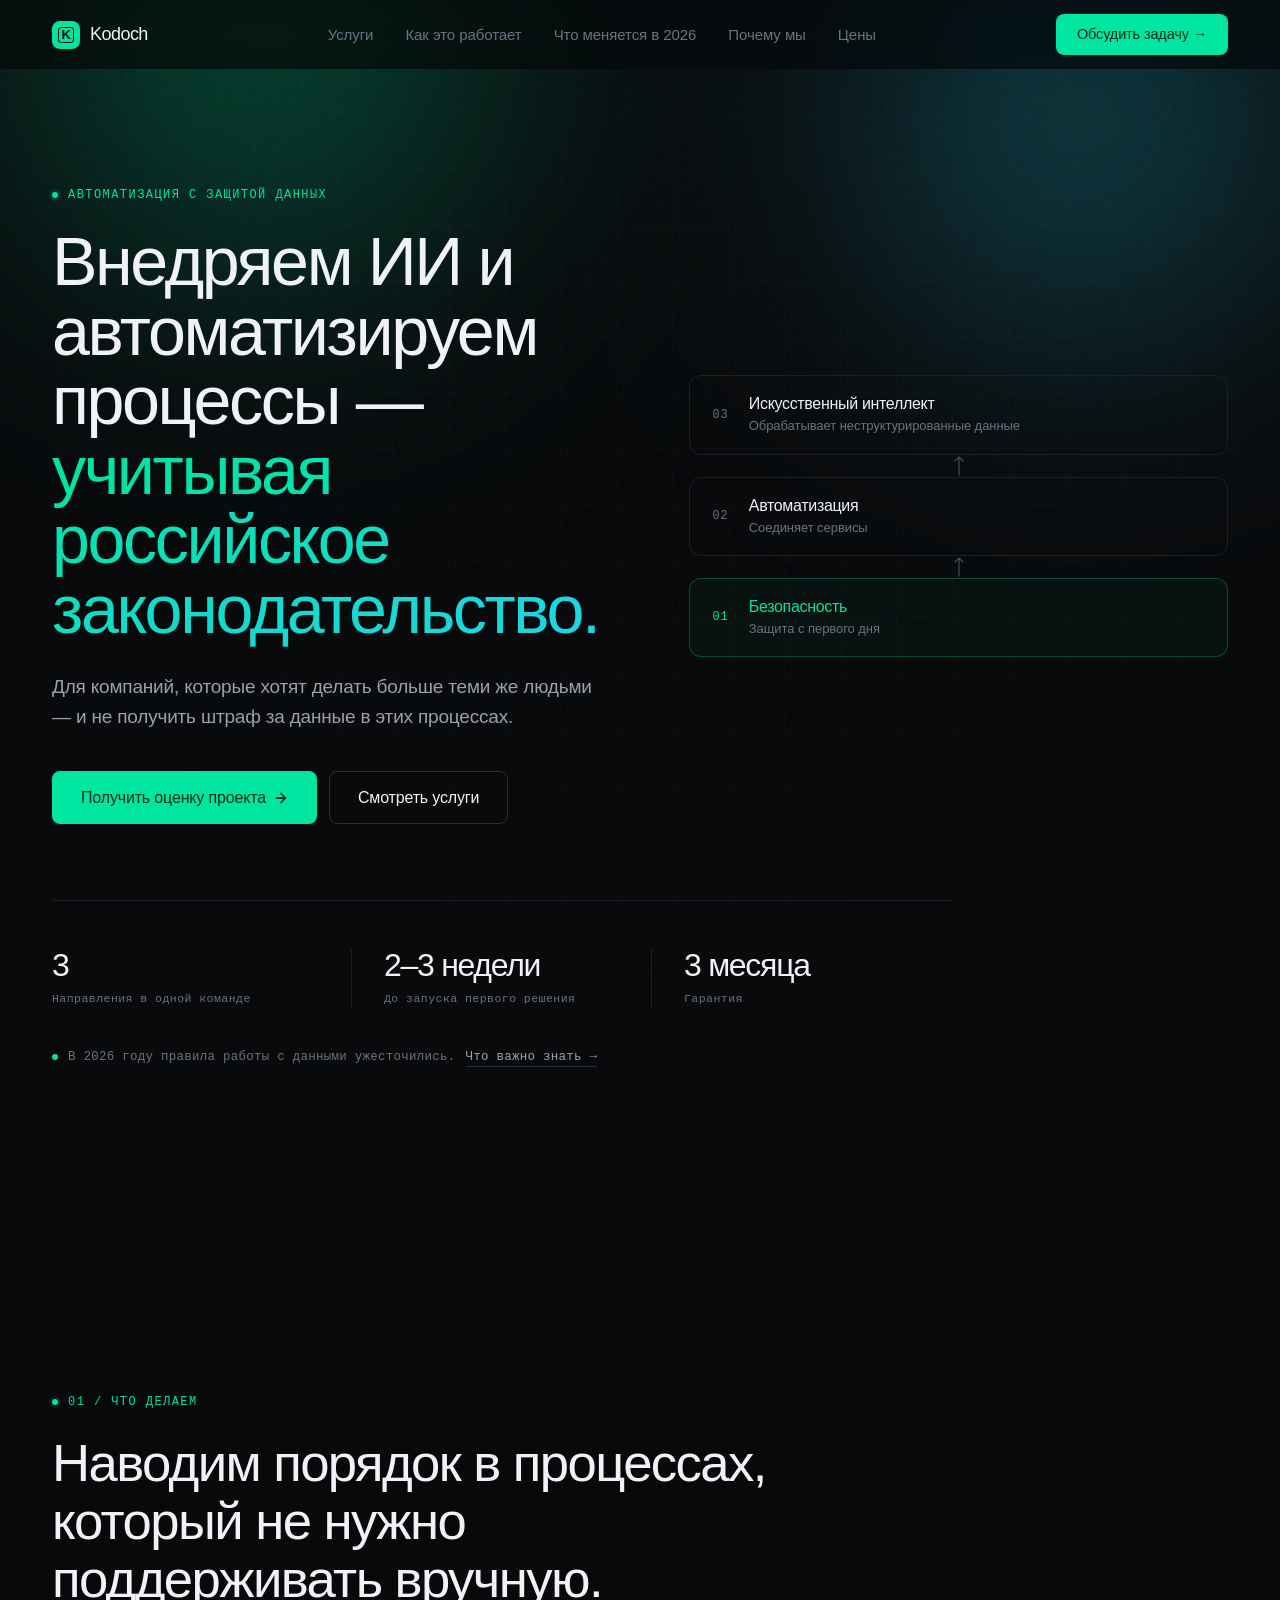
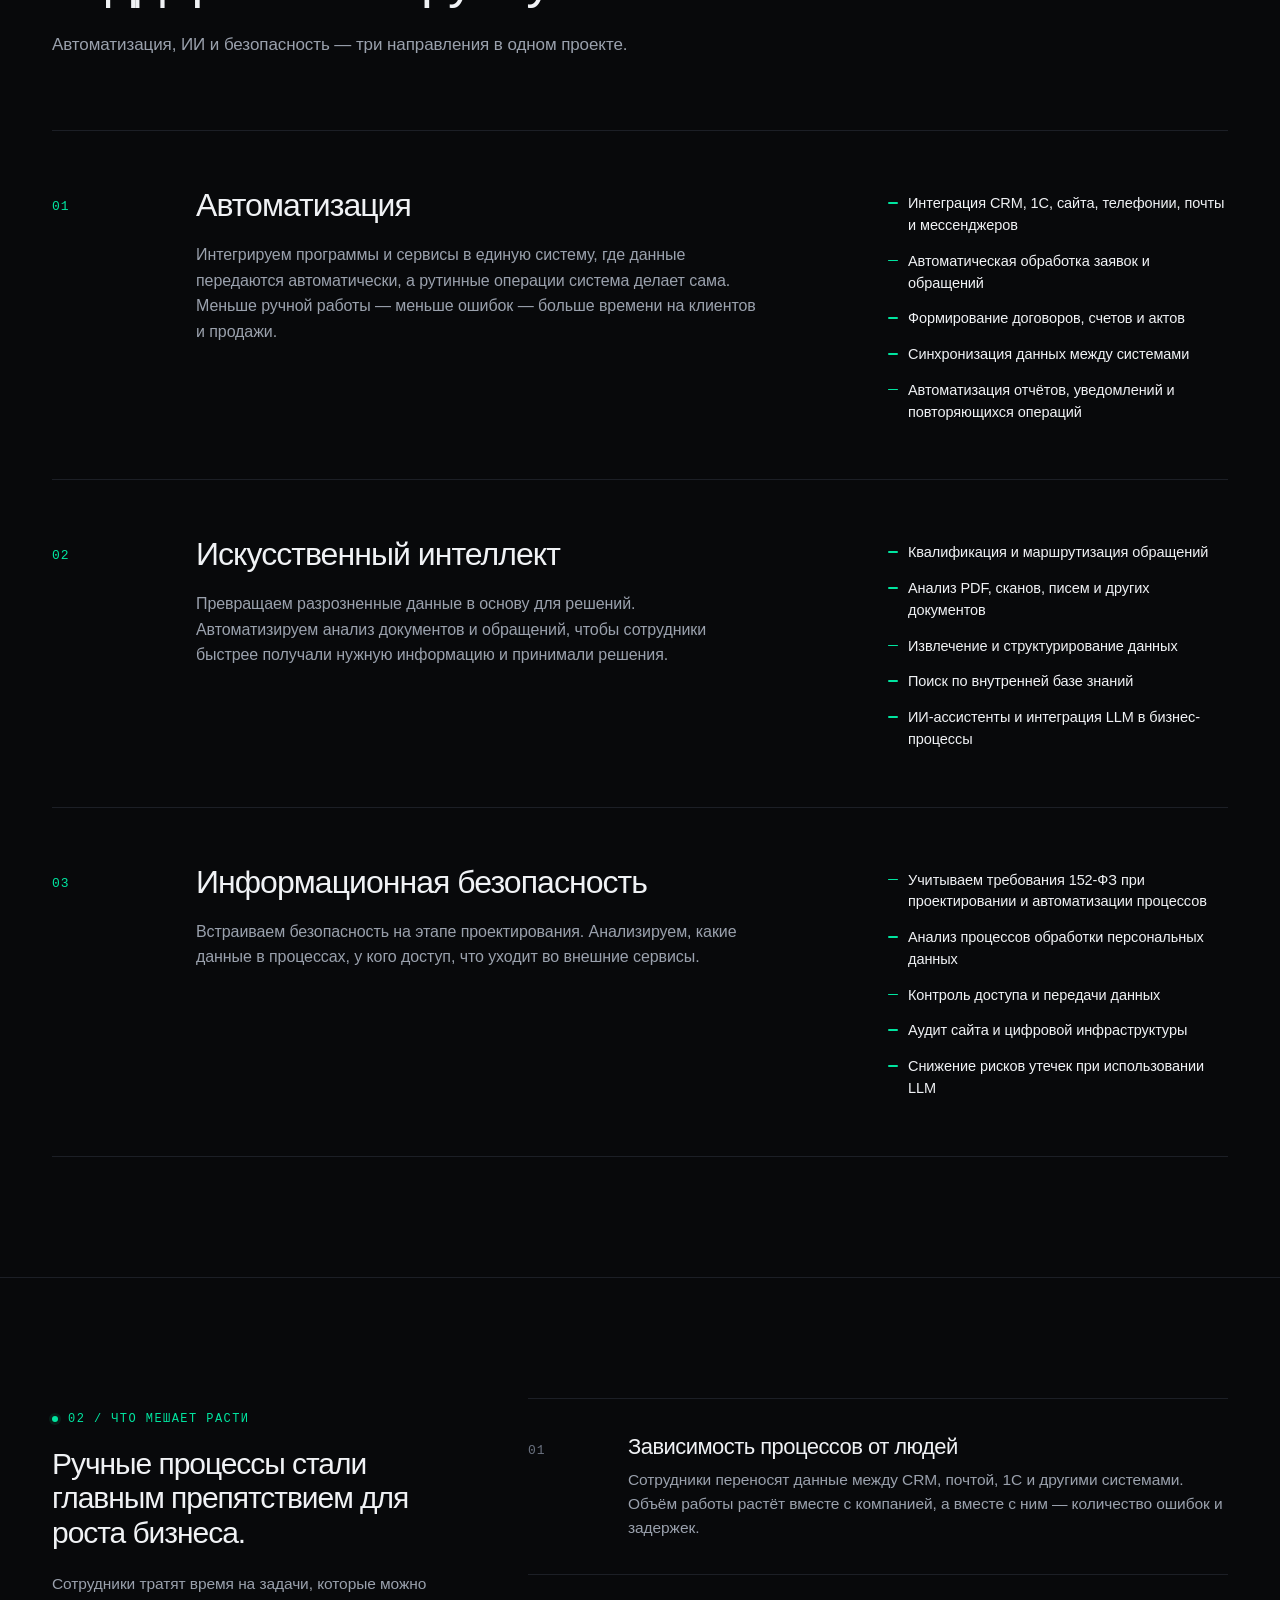
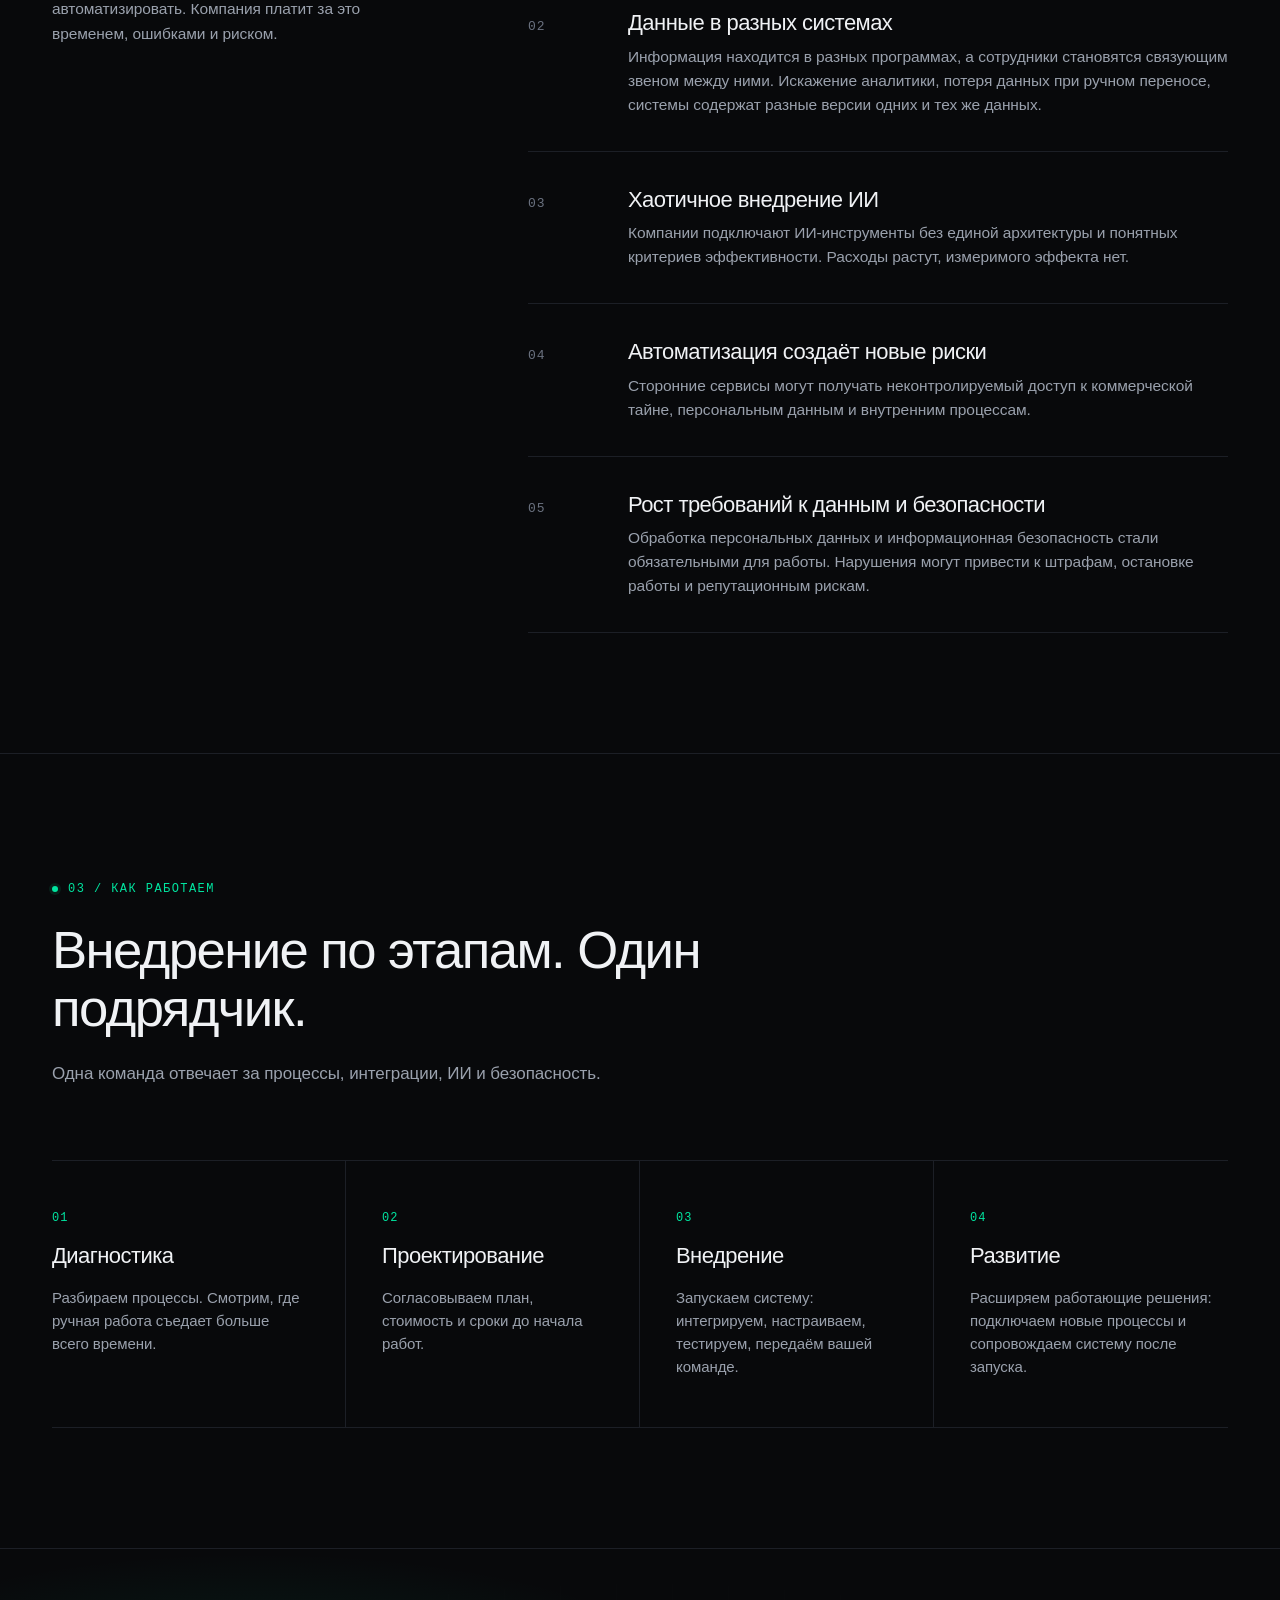
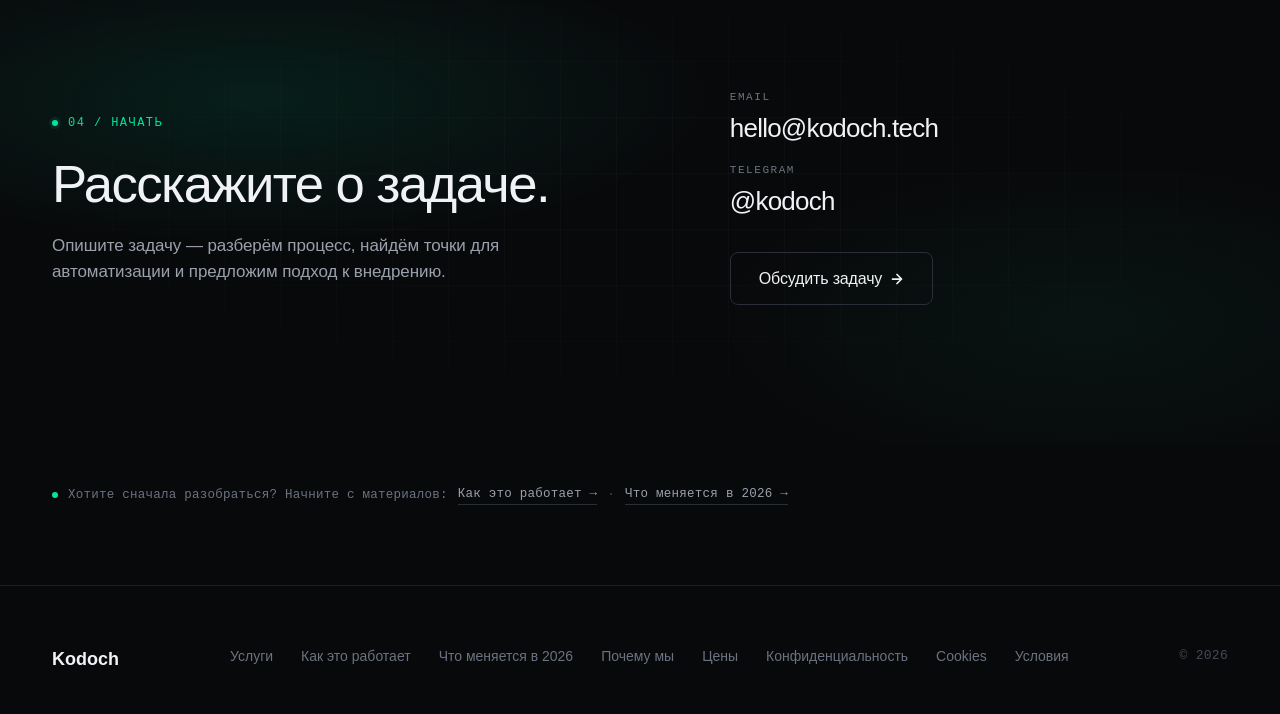
==== commit 1043c02f: "Add files via upload" ====
--- a/index.html
+++ b/index.html
@@ -30,7 +30,6 @@
   <meta name="twitter:card" content="summary_large_image">
 
   <!-- Styles -->
-
   <link rel="stylesheet" href="./assets/css/styles.css">
 
   <!-- Organization -->
@@ -171,7 +170,7 @@
     <div class="container">
       <div class="doc-head">
         <span class="eyebrow">01 / Что делаем</span>
-        <h2>Порядок в процессах, который не нужно поддерживать вручную.</h2>
+        <h2>Наводим порядок в процессах, который не нужно поддерживать вручную.</h2>
         <p>
           Автоматизация, ИИ и безопасность — три направления в одном проекте.
         </p>
--- a/assets/css/styles.css
+++ b/assets/css/styles.css
@@ -1,4 +1,85 @@
-@import url('https://fonts.googleapis.com/css2?family=Inter+Tight:wght@200;300;400;500;600;700&family=JetBrains+Mono:wght@400;500;600&display=swap');
+/* ============================================================
+   Fonts — self-hosted
+   ============================================================ */
+
+/* Inter Tight */
+@font-face {
+  font-family: 'Inter Tight';
+  font-style: normal;
+  font-weight: 300;
+  font-display: swap;
+  src: url('../fonts/inter-tight/inter-tight-300.woff2') format('woff2');
+}
+
+@font-face {
+  font-family: 'Inter Tight';
+  font-style: normal;
+  font-weight: 400;
+  font-display: swap;
+  src: url('../fonts/inter-tight/inter-tight-400.woff2') format('woff2');
+}
+
+@font-face {
+  font-family: 'Inter Tight';
+  font-style: normal;
+  font-weight: 500;
+  font-display: swap;
+  src: url('../fonts/inter-tight/inter-tight-500.woff2') format('woff2');
+}
+
+@font-face {
+  font-family: 'Inter Tight';
+  font-style: normal;
+  font-weight: 600;
+  font-display: swap;
+  src: url('../fonts/inter-tight/inter-tight-600.woff2') format('woff2');
+}
+
+@font-face {
+  font-family: 'Inter Tight';
+  font-style: normal;
+  font-weight: 700;
+  font-display: swap;
+  src: url('../fonts/inter-tight/inter-tight-700.woff2') format('woff2');
+}
+
+@font-face {
+  font-family: 'Inter Tight';
+  font-style: normal;
+  font-weight: 800;
+  font-display: swap;
+  src: url('../fonts/inter-tight/inter-tight-800.woff2') format('woff2');
+}
+
+/* JetBrains Mono */
+@font-face {
+  font-family: 'JetBrains Mono';
+  font-style: normal;
+  font-weight: 400;
+  font-display: swap;
+  src: url('../fonts/jetbrains-mono/jetbrains-mono-400.woff2') format('woff2');
+}
+
+@font-face {
+  font-family: 'JetBrains Mono';
+  font-style: normal;
+  font-weight: 500;
+  font-display: swap;
+  src: url('../fonts/jetbrains-mono/jetbrains-mono-500.woff2') format('woff2');
+}
+
+@font-face {
+  font-family: 'JetBrains Mono';
+  font-style: normal;
+  font-weight: 600;
+  font-display: swap;
+  src: url('../fonts/jetbrains-mono/jetbrains-mono-600.woff2') format('woff2');
+}
+
+
+/* ============================================================
+   Variables
+   ============================================================ */
 
 :root {
   --bg: #08090b;
@@ -25,16 +106,15 @@
   --success: #00E5A0;
   --success-dim: rgba(0, 229, 160, 0.12);
 
-
   --font-sans: 'Inter Tight', -apple-system, BlinkMacSystemFont, 'Segoe UI', sans-serif;
   --font-display: 'Inter Tight', -apple-system, BlinkMacSystemFont, 'Segoe UI', sans-serif;
   --font-mono: 'JetBrains Mono', 'SF Mono', Consolas, monospace;
-
 
   --r-sm: 8px;
   --r: 12px;
   --r-lg: 20px;
   --r-xl: 28px;
+
   --fs-h1: clamp(34px, 23.4px + 3.5vw, 72px);
   --fs-h2: clamp(28px, 25.8px + 2.1vw, 56px);
   --fs-h3: clamp(20px, 18px + 0.8vw, 28px);
@@ -44,6 +124,11 @@
   --shadow: 0 2px 4px rgba(0, 0, 0, 0.3), 0 12px 32px rgba(0, 0, 0, 0.35);
   --shadow-lg: 0 8px 24px rgba(0, 0, 0, 0.4), 0 32px 64px rgba(0, 0, 0, 0.5);
 }
+
+
+/* ============================================================
+   Reset & base
+   ============================================================ */
 
 *,
 *::before,
@@ -59,7 +144,6 @@
 
 body {
   font-family: var(--font-sans);
-
   background: var(--bg);
   color: var(--ink);
   font-size: var(--fs-body);
@@ -86,6 +170,11 @@
   color: var(--bg);
 }
 
+
+/* ============================================================
+   Typography
+   ============================================================ */
+
 h1 {
   font-size: var(--fs-h1);
   font-weight: 300;
@@ -117,6 +206,11 @@
 p {
   color: var(--ink-2);
 }
+
+
+/* ============================================================
+   Container & section
+   ============================================================ */
 
 .container {
   width: 100%;
@@ -158,6 +252,11 @@
   margin-left: auto;
   margin-right: auto;
 }
+
+
+/* ============================================================
+   Eyebrow
+   ============================================================ */
 
 .eyebrow {
   display: inline-flex;
@@ -209,6 +308,11 @@
   }
 }
 
+
+/* ============================================================
+   Buttons
+   ============================================================ */
+
 .btn {
   display: inline-flex;
   align-items: center;
@@ -256,6 +360,11 @@
   padding: 16px 28px;
   font-size: 16px;
 }
+
+
+/* ============================================================
+   Header
+   ============================================================ */
 
 .header {
   position: fixed;
@@ -367,11 +476,75 @@
   color: var(--ink);
 }
 
+
+/* ============================================================
+   Hero
+   ============================================================ */
+
 .hero {
   padding: 180px 0 120px;
   position: relative;
   overflow: hidden;
 }
+
+.hero-inner {
+  position: relative;
+  z-index: 2;
+}
+
+.hero-grid {
+  display: grid;
+  grid-template-columns: 1.05fr 1fr;
+  gap: 72px;
+  align-items: center;
+}
+
+.hero h1 {
+  margin-bottom: 28px;
+  max-width: 640px;
+}
+
+.hero h1 .accent {
+  background: linear-gradient(110deg, var(--accent) 0%, var(--accent-2) 60%, #a78bfa 100%);
+  -webkit-background-clip: text;
+  background-clip: text;
+  -webkit-text-fill-color: transparent;
+  background-size: 200% 100%;
+  animation: gradientShift 8s ease-in-out infinite;
+}
+
+@keyframes gradientShift {
+
+  0%,
+  100% {
+    background-position: 0% 50%;
+  }
+
+  50% {
+    background-position: 100% 50%;
+  }
+}
+
+.hero-sub {
+  font-size: 19px;
+  line-height: 1.55;
+  color: var(--ink-2);
+  max-width: 560px;
+  margin-bottom: 40px;
+  letter-spacing: -0.01em;
+}
+
+.hero-actions {
+  display: flex;
+  gap: 12px;
+  flex-wrap: wrap;
+  margin-bottom: 28px;
+}
+
+
+/* ============================================================
+   Aurora, grain, grid-overlay
+   ============================================================ */
 
 .aurora {
   position: absolute;
@@ -500,897 +673,1854 @@
   -webkit-mask-image: radial-gradient(ellipse 80% 60% at 50% 40%, #000 30%, transparent 80%);
 }
 
-.hero-inner {
+
+/* ============================================================
+   Hero stack (index)
+   ============================================================ */
+
+.hero-stack {
+  display: flex;
+  flex-direction: column;
   position: relative;
-  z-index: 2;
-}
-
-.hero-grid {
-  display: grid;
-  grid-template-columns: 1.05fr 1fr;
-  gap: 72px;
+}
+
+.stack-layer {
+  border: 1px solid var(--line);
+  border-radius: var(--r);
+  padding: 18px 22px;
+  display: flex;
   align-items: center;
-}
-
-.hero h1 {
-  margin-bottom: 28px;
-  max-width: 640px;
-}
-
-.hero h1 .accent {
-  background: linear-gradient(110deg, var(--accent) 0%, var(--accent-2) 60%, #a78bfa 100%);
-  -webkit-background-clip: text;
-  background-clip: text;
-  -webkit-text-fill-color: transparent;
-  background-size: 200% 100%;
-  animation: gradientShift 8s ease-in-out infinite;
-}
-
-@keyframes gradientShift {
-
-  0%,
-  100% {
-    background-position: 0% 50%;
-  }
-
-  50% {
-    background-position: 100% 50%;
-  }
-}
-
-.hero-sub {
-  font-size: 19px;
+  gap: 20px;
+  background: transparent;
+  transition: border-color 0.25s;
+}
+
+.stack-layer:hover {
+  border-color: var(--line-2);
+}
+
+.stack-layer-num {
+  font-family: var(--font-mono);
+  font-size: 12px;
+  font-weight: 500;
+  color: var(--ink-3);
+  letter-spacing: 0.08em;
+  flex-shrink: 0;
+}
+
+.stack-layer-body {
+  flex: 1;
+  min-width: 0;
+}
+
+.stack-layer-title {
+  font-family: var(--font-display);
+  font-size: 16px;
+  font-weight: 400;
+  letter-spacing: -0.02em;
+  color: var(--ink);
+  line-height: 1.25;
+}
+
+.stack-layer-desc {
+  font-size: 13px;
+  color: var(--ink-3);
+  letter-spacing: -0.005em;
+  line-height: 1.4;
+  margin-top: 3px;
+}
+
+.stack-layer.security {
+  border-color: var(--accent-border);
+  background: rgba(0, 229, 160, 0.04);
+}
+
+.stack-layer.security .stack-layer-num,
+.stack-layer.security .stack-layer-title {
+  color: var(--accent);
+}
+
+.stack-connector {
+  display: flex;
+  justify-content: center;
+  height: 22px;
+  color: var(--ink-4);
+  flex-shrink: 0;
+}
+
+.stack-connector svg {
+  height: 100%;
+  width: auto;
+}
+
+
+/* ============================================================
+   Doc-section & doc-head (universal)
+   ============================================================ */
+
+.doc-section {
+  padding: 120px 0;
+  position: relative;
+}
+
+.doc-section+.doc-section {
+  border-top: 1px solid var(--line);
+}
+
+.doc-head {
+  margin-bottom: 72px;
+  max-width: 780px;
+}
+
+.doc-head h2 {
+  margin-bottom: 24px;
+  max-width: 720px;
+}
+
+.doc-head p {
+  font-size: 17px;
   line-height: 1.55;
   color: var(--ink-2);
+  max-width: 640px;
+  letter-spacing: -0.005em;
+}
+
+
+/* ============================================================
+   Doc-blocks (index)
+   ============================================================ */
+
+.doc-blocks {
+  display: flex;
+  flex-direction: column;
+}
+
+.doc-block {
+  display: grid;
+  grid-template-columns: 80px 1fr 340px;
+  gap: 64px;
+  padding: 56px 0;
+  border-top: 1px solid var(--line);
+  align-items: start;
+}
+
+.doc-block:last-child {
+  border-bottom: 1px solid var(--line);
+}
+
+.doc-block-num {
+  font-family: var(--font-mono);
+  font-size: 13px;
+  font-weight: 500;
+  color: var(--accent);
+  letter-spacing: 0.08em;
+  padding-top: 10px;
+}
+
+.doc-block-body h3 {
+  font-size: 32px;
+  font-weight: 300;
+  letter-spacing: -0.03em;
+  line-height: 1.15;
+  margin-bottom: 18px;
+  color: var(--ink);
+}
+
+.doc-block-body>p {
+  font-size: 16px;
+  line-height: 1.6;
+  color: var(--ink-2);
+  letter-spacing: -0.005em;
   max-width: 560px;
-  margin-bottom: 40px;
-  letter-spacing: -0.01em;
-}
-
-.hero-actions {
-  display: flex;
-  gap: 12px;
-  flex-wrap: wrap;
-  margin-bottom: 28px;
-}
-
-.hero-trust {
-  display: flex;
-  gap: 10px;
-  flex-wrap: wrap;
-  font-size: 14px;
-  color: var(--ink-3);
-  align-items: center;
-  letter-spacing: -0.01em;
-}
-
-.hero-trust .dot {
-  width: 3px;
-  height: 3px;
-  border-radius: 50%;
-  background: var(--ink-4);
-}
-
-.hero-visual {
-  position: relative;
-}
-
-.hero-visual::before {
-  content: '';
-  position: absolute;
-  inset: -60px -40px;
-  background: radial-gradient(ellipse at center, rgba(0, 229, 160, 0.08) 0%, transparent 70%);
-  z-index: -1;
-  filter: blur(40px);
-}
-
-.flow-card {
-  background: rgba(16, 18, 22, 0.75);
-  border: 1px solid var(--line);
-  border-radius: var(--r-xl);
-  padding: 24px;
-  backdrop-filter: blur(24px) saturate(180%);
-  -webkit-backdrop-filter: blur(24px) saturate(180%);
-  box-shadow:
-    0 1px 0 rgba(255, 255, 255, 0.04) inset,
-    0 2px 4px rgba(0, 0, 0, 0.3),
-    0 24px 60px rgba(0, 0, 0, 0.5),
-    0 60px 120px rgba(0, 229, 160, 0.06);
-  transform: perspective(1600px) rotateY(-3deg) rotateX(1.5deg);
-  transition: transform 0.5s cubic-bezier(0.22, 1, 0.36, 1);
-  position: relative;
-  overflow: hidden;
-}
-
-.flow-card:hover {
-  transform: perspective(1600px) rotateY(0) rotateX(0);
-}
-
-.flow-chrome {
-  display: flex;
-  align-items: center;
-  justify-content: space-between;
-  margin-bottom: 20px;
-  padding-bottom: 16px;
-  border-bottom: 1px solid var(--line);
-}
-
-.flow-chrome-left {
-  display: flex;
-  align-items: center;
-  gap: 10px;
-}
-
-.flow-dots {
-  display: flex;
-  gap: 6px;
-}
-
-.flow-dots span {
-  width: 10px;
-  height: 10px;
-  border-radius: 50%;
-  background: var(--line-2);
-}
-
-.flow-dots span:nth-child(1) {
-  background: #ef4444;
-  opacity: 0.6;
-}
-
-.flow-dots span:nth-child(2) {
-  background: #f59e0b;
-  opacity: 0.6;
-}
-
-.flow-dots span:nth-child(3) {
-  background: #10b981;
-  opacity: 0.6;
-}
-
-.flow-url {
-  font-family: var(--font-mono);
-  font-size: 11px;
-  color: var(--ink-3);
-  padding: 4px 10px;
-  background: var(--bg-2);
-  border-radius: var(--r-sm);
-  letter-spacing: -0.005em;
-}
-
-.flow-status {
-  display: flex;
-  align-items: center;
-  gap: 6px;
-  font-family: var(--font-mono);
-  font-size: 11px;
-  font-weight: 500;
-  color: var(--success);
-  letter-spacing: 0.02em;
-}
-
-.flow-status::before {
-  content: '';
-  width: 6px;
-  height: 6px;
-  border-radius: 50%;
-  background: var(--success);
-  box-shadow: 0 0 0 3px var(--success-dim);
-  animation: pulse 2s ease-in-out infinite;
-}
-
-.flow-body {
+}
+
+.doc-block-side {
   display: flex;
   flex-direction: column;
-  gap: 10px;
-}
-
-.flow-node {
-  display: flex;
-  align-items: center;
-  gap: 12px;
-  padding: 14px 16px;
-  background: var(--surface);
-  border: 1px solid var(--line);
-  border-radius: var(--r);
-  box-shadow: var(--shadow-sm);
-}
-
-.flow-node-icon {
-  width: 32px;
-  height: 32px;
-  border-radius: 8px;
-  background: var(--bg-2);
-  border: 1px solid var(--line);
-  display: grid;
-  place-items: center;
-  flex-shrink: 0;
-  font-family: var(--font-mono);
-  font-size: 10px;
-  font-weight: 700;
-  color: var(--ink-2);
-  letter-spacing: -0.02em;
-}
-
-.flow-node-info {
-  flex: 1;
-  min-width: 0;
-}
-
-.flow-node-title {
-  font-size: 13px;
-  font-weight: 600;
-  color: var(--ink);
-  line-height: 1.3;
-  letter-spacing: -0.015em;
-}
-
-.flow-node-sub {
-  font-size: 11px;
-  color: var(--ink-3);
-  line-height: 1.3;
-  margin-top: 2px;
-}
-
-.flow-node-badge {
-  font-family: var(--font-mono);
-  font-size: 10px;
-  font-weight: 500;
-  color: var(--success);
-  background: var(--success-dim);
-  padding: 3px 8px;
-  border-radius: 100px;
-  letter-spacing: 0.02em;
-}
-
-.flow-node.featured {
-  background: linear-gradient(135deg, rgba(0, 229, 160, 0.12) 0%, rgba(34, 211, 238, 0.06) 100%);
-  border-color: var(--accent-border);
-  box-shadow: 0 8px 24px rgba(0, 229, 160, 0.1);
-}
-
-.flow-node.featured .flow-node-icon {
-  background: var(--accent);
-  color: var(--bg);
-  border-color: var(--accent);
-}
-
-.flow-node.featured .flow-node-badge {
-  background: rgba(0, 229, 160, 0.18);
-  color: var(--accent);
-}
-
-.flow-connector {
-  display: flex;
-  justify-content: center;
-  padding: 2px 0;
-  position: relative;
-  height: 16px;
-}
-
-.flow-connector::before {
-  content: '';
-  width: 1.5px;
-  height: 100%;
-  background: linear-gradient(180deg, var(--line-2) 0%, var(--line) 100%);
-  border-radius: 1px;
-}
-
-.flow-metrics {
-  display: grid;
-  grid-template-columns: repeat(3, 1fr);
-  gap: 0;
-  margin-top: 18px;
-  padding-top: 18px;
-  border-top: 1px solid var(--line);
-}
-
-.flow-metric {
-  padding: 0 14px;
-  border-right: 1px solid var(--line);
-}
-
-.flow-metric:first-child {
-  padding-left: 0;
-}
-
-.flow-metric:last-child {
-  padding-right: 0;
-  border-right: none;
-}
-
-.flow-metric .num {
-  font-family: var(--font-display);
-  font-size: 22px;
-  font-weight: 700;
-  letter-spacing: -0.04em;
-  color: var(--ink);
-  line-height: 1;
-  margin-bottom: 6px;
-}
-
-.flow-metric .label {
-  font-size: 10.5px;
-  color: var(--ink-3);
-  line-height: 1.35;
-  letter-spacing: -0.005em;
-}
-
-.manifest {
-  padding: 100px 0;
-  border-top: 1px solid var(--line);
-  position: relative;
-}
-
-.manifest-inner {
-  max-width: 860px;
-  margin: 0 auto;
-}
-
-.manifest h2 {
-  margin-bottom: 32px;
-  max-width: 720px;
-}
-
-.manifest p {
-  font-size: 18px;
-  line-height: 1.65;
-  color: var(--ink-2);
-  margin-bottom: 20px;
-  letter-spacing: -0.005em;
-}
-
-.manifest-stats {
-  display: grid;
-  grid-template-columns: repeat(4, 1fr);
-  gap: 0;
-  margin: 48px 0;
-  padding: 0;
-  border-top: 1px solid var(--line);
-  border-bottom: 1px solid var(--line);
-}
-
-.manifest-stats>div {
-  padding: 32px 24px;
-  border-right: 1px solid var(--line);
-}
-
-.manifest-stats>div:first-child {
-  padding-left: 0;
-}
-
-.manifest-stats>div:last-child {
-  padding-right: 0;
-  border-right: none;
-}
-
-.manifest-stats>div dt {
-  font-family: var(--font-display);
-  font-size: 40px;
-  font-weight: 700;
-  letter-spacing: -0.045em;
-  color: var(--accent);
-  line-height: 1;
-  margin-bottom: 10px;
-}
-
-.manifest-stats>div dd {
-  font-size: 13.5px;
-  color: var(--ink-2);
-  line-height: 1.45;
-  margin: 0;
-  letter-spacing: -0.005em;
-}
-
-.grid-3 {
-  display: grid;
-  grid-template-columns: repeat(3, 1fr);
-  gap: 20px;
-}
-
-.grid-2 {
-  display: grid;
-  grid-template-columns: repeat(2, 1fr);
-  gap: 20px;
-}
-
-.bento {
-  display: grid;
-  grid-template-columns: 1.3fr 1fr;
-  grid-template-rows: auto auto;
-  gap: 20px;
-}
-
-.bento-item {
-  background: var(--surface);
-  border: 1px solid var(--line);
-  border-radius: var(--r-lg);
-  padding: 32px;
-  transition: all 0.3s ease;
-  position: relative;
-  overflow: hidden;
-  box-shadow: var(--shadow-sm);
-}
-
-.bento-item:hover {
-  border-color: var(--line-2);
-  transform: translateY(-2px);
-  box-shadow: var(--shadow);
-}
-
-.bento-item.featured {
-  grid-row: span 2;
-  padding: 40px;
-  display: flex;
-  flex-direction: column;
-}
-
-.bento-icon {
-  width: 44px;
-  height: 44px;
-  border-radius: 12px;
-  background: linear-gradient(135deg, var(--accent-dim) 0%, rgba(34, 211, 238, 0.06) 100%);
-  border: 1px solid var(--accent-border);
-  display: grid;
-  place-items: center;
-  color: var(--accent);
-  margin-bottom: 22px;
-}
-
-.bento-item h3 {
-  margin-bottom: 14px;
-}
-
-.bento-item>p {
-  font-size: 15px;
-  line-height: 1.55;
-  color: var(--ink-2);
-}
-
-.bento-list {
+  gap: 14px;
+  padding-top: 6px;
+}
+
+.doc-block-side li {
   list-style: none;
-  margin-top: 24px;
-  padding-top: 24px;
-  border-top: 1px solid var(--line);
-}
-
-.bento-list li {
-  padding-left: 22px;
-  position: relative;
   font-size: 14.5px;
   line-height: 1.5;
   color: var(--ink);
-  margin-bottom: 11px;
+  padding-left: 20px;
+  position: relative;
   letter-spacing: -0.005em;
 }
 
-.bento-list li:last-child {
-  margin-bottom: 0;
-}
-
-.bento-list li::before {
+.doc-block-side li::before {
   content: '';
   position: absolute;
   left: 0;
   top: 9px;
   width: 10px;
-  height: 2px;
+  height: 1.5px;
   background: var(--accent);
   border-radius: 1px;
 }
 
-.bento-methods {
-  margin-top: 28px;
-  padding-top: 28px;
+
+/* ============================================================
+   Doc-list (universal numbered list)
+   ============================================================ */
+
+.doc-list {
+  list-style: none;
+  counter-reset: docitem;
+  display: flex;
+  flex-direction: column;
   border-top: 1px solid var(--line);
 }
 
-.bento-methods-label {
-  font-family: var(--font-mono);
-  font-size: 11px;
-  font-weight: 500;
-  letter-spacing: 0.1em;
-  text-transform: uppercase;
-  color: var(--ink-3);
-  margin-bottom: 20px;
-}
-
-.bento-method {
+.doc-list li {
+  counter-increment: docitem;
   display: grid;
-  grid-template-columns: 32px 1fr;
-  gap: 16px;
-  margin-bottom: 20px;
-}
-
-.bento-method:last-child {
-  margin-bottom: 0;
-}
-
-.bento-method-num {
-  font-family: var(--font-mono);
-  font-size: 12px;
-  font-weight: 500;
-  color: var(--accent);
-  letter-spacing: 0.05em;
-  padding-top: 2px;
-}
-
-.bento-method-body h5 {
-  font-family: var(--font-sans);
-  font-size: 15px;
-  font-weight: 600;
-  color: var(--ink);
-  letter-spacing: -0.015em;
-  margin-bottom: 4px;
-  line-height: 1.3;
-}
-
-.bento-method-body p {
-  font-size: 14px;
+  grid-template-columns: 60px 1fr;
+  gap: 40px;
+  padding: 34px 0;
+  border-bottom: 1px solid var(--line);
+  align-items: start;
+}
+
+.doc-list li::before {
+  content: counter(docitem, decimal-leading-zero);
+  font-family: var(--font-mono);
+  font-size: 13px;
+  font-weight: 500;
+  color: var(--ink-3);
+  letter-spacing: 0.08em;
+  padding-top: 8px;
+}
+
+.doc-list-body h4 {
+  font-size: 22px;
+  font-weight: 400;
+  letter-spacing: -0.025em;
+  margin-bottom: 8px;
+  line-height: 1.25;
+  color: var(--ink);
+}
+
+.doc-list-body p {
+  font-size: 15.5px;
   line-height: 1.55;
   color: var(--ink-2);
   letter-spacing: -0.005em;
-}
-
-.bento-footer {
-  margin-top: auto;
-  padding-top: 28px;
+  max-width: 720px;
+}
+
+
+/* ============================================================
+   Doc-steps (universal 4-column, plus .three modifier for 3)
+   ============================================================ */
+
+.doc-steps {
+  display: grid;
+  grid-template-columns: repeat(4, 1fr);
+  gap: 0;
   border-top: 1px solid var(--line);
-  display: grid;
+  border-bottom: 1px solid var(--line);
+}
+
+.doc-steps.three {
   grid-template-columns: repeat(3, 1fr);
-  gap: 0;
-}
-
-.bento-stat {
-  padding: 0 20px;
+}
+
+.doc-step {
+  padding: 48px 36px;
   border-right: 1px solid var(--line);
-}
-
-.bento-stat:first-child {
+  display: flex;
+  flex-direction: column;
+  gap: 16px;
+}
+
+.doc-step:first-child {
   padding-left: 0;
 }
 
-.bento-stat:last-child {
+.doc-step:last-child {
   padding-right: 0;
   border-right: none;
 }
 
-.bento-stat-value {
+.doc-step-num {
+  font-family: var(--font-mono);
+  font-size: 12px;
+  font-weight: 500;
+  color: var(--accent);
+  letter-spacing: 0.08em;
+}
+
+.doc-step h4 {
+  font-size: 22px;
+  font-weight: 400;
+  letter-spacing: -0.025em;
+  line-height: 1.2;
+  color: var(--ink);
+}
+
+.doc-step p {
+  font-size: 15px;
+  line-height: 1.55;
+  color: var(--ink-2);
+  letter-spacing: -0.005em;
+}
+
+
+/* ============================================================
+   Doc-meta (universal metrics row)
+   ============================================================ */
+
+.doc-meta {
+  display: grid;
+  grid-template-columns: repeat(4, 1fr);
+  gap: 0;
+  padding-top: 48px;
+  margin-top: 48px;
+  border-top: 1px solid var(--line);
+  max-width: 900px;
+}
+
+.doc-meta.cols-3 {
+  grid-template-columns: repeat(3, 1fr);
+}
+
+.doc-meta-item {
+  padding: 0 32px;
+  border-right: 1px solid var(--line);
+}
+
+.doc-meta-item:first-child {
+  padding-left: 0;
+}
+
+.doc-meta-item:last-child {
+  padding-right: 0;
+  border-right: none;
+}
+
+.doc-meta-value {
   font-family: var(--font-display);
-  font-size: 24px;
-  font-weight: 400;
+  font-size: 32px;
+  font-weight: 300;
   letter-spacing: -0.04em;
   color: var(--ink);
   line-height: 1;
-  margin-bottom: 6px;
-}
-
-.bento-stat-label {
-  font-size: 12px;
-  color: var(--ink-3);
-  line-height: 1.35;
-  letter-spacing: -0.005em;
-}
-
-.problems-layout {
+  margin-bottom: 10px;
+  font-variant-numeric: tabular-nums;
+}
+
+.doc-meta-label {
+  font-family: var(--font-mono);
+  font-size: 11.5px;
+  color: var(--ink-3);
+  line-height: 1.4;
+  letter-spacing: 0.04em;
+}
+
+
+/* ============================================================
+   Doc-cta (universal closing section)
+   ============================================================ */
+
+.doc-cta {
+  padding: 140px 0;
+  border-top: 1px solid var(--line);
+  position: relative;
+  overflow: hidden;
+}
+
+.doc-cta::before {
+  content: '';
+  position: absolute;
+  inset: 0;
+  background:
+    radial-gradient(ellipse 55% 45% at 20% 30%, rgba(0, 229, 160, 0.1), transparent 65%),
+    radial-gradient(ellipse 45% 50% at 85% 75%, rgba(0, 229, 160, 0.05), transparent 65%);
+  pointer-events: none;
+  z-index: 0;
+}
+
+.doc-cta::after {
+  content: '';
+  position: absolute;
+  inset: 0;
+  pointer-events: none;
+  opacity: 0.5;
+  background-image:
+    linear-gradient(to right, rgba(255, 255, 255, 0.045) 1px, transparent 1px),
+    linear-gradient(to bottom, rgba(255, 255, 255, 0.045) 1px, transparent 1px);
+  background-size: 56px 56px;
+  mask-image: radial-gradient(ellipse 75% 65% at 50% 50%, #000 25%, transparent 78%);
+  -webkit-mask-image: radial-gradient(ellipse 75% 65% at 50% 50%, #000 25%, transparent 78%);
+  z-index: 0;
+}
+
+.doc-cta .container {
+  position: relative;
+  z-index: 1;
+}
+
+.doc-cta-inner {
   display: grid;
-  grid-template-columns: 380px 1fr;
+  grid-template-columns: 1.2fr 1fr;
   gap: 80px;
-  align-items: start;
-}
-
-.problems-sticky {
-  position: sticky;
-  top: 120px;
-}
-
-.problems-sticky h2 {
+  align-items: center;
+}
+
+.doc-cta h2 {
   margin-bottom: 20px;
-}
-
-.problems-sticky p {
+  max-width: 640px;
+}
+
+.doc-cta p {
   font-size: 17px;
   line-height: 1.55;
   color: var(--ink-2);
-}
-
-.problems-list {
+  max-width: 560px;
+  letter-spacing: -0.005em;
+}
+
+.doc-cta-actions {
+  display: flex;
+  flex-direction: column;
+  gap: 20px;
+  align-items: flex-start;
+}
+
+.doc-cta-action {
+  display: flex;
+  flex-direction: column;
+  gap: 8px;
+}
+
+.doc-cta-action .label {
+  font-family: var(--font-mono);
+  font-size: 11px;
+  font-weight: 500;
+  letter-spacing: 0.14em;
+  text-transform: uppercase;
+  color: var(--ink-3);
+}
+
+.doc-cta-action a {
+  font-family: var(--font-display);
+  font-size: 26px;
+  font-weight: 300;
+  letter-spacing: -0.03em;
+  color: var(--ink);
+  text-decoration: none;
+  transition: color 0.2s;
+  line-height: 1.1;
+}
+
+.doc-cta-action a:hover {
+  color: var(--accent);
+}
+
+
+/* ============================================================
+   Doc-service-list (services.html)
+   ============================================================ */
+
+.doc-service-list {
   list-style: none;
-  counter-reset: prob;
+  counter-reset: serviceitem;
   display: flex;
   flex-direction: column;
+}
+
+.doc-service-list li {
+  counter-increment: serviceitem;
+  border-top: 1px solid var(--line);
+  display: grid;
+  grid-template-columns: 60px 1fr auto;
+  gap: 40px;
+  padding: 28px 0;
+  align-items: baseline;
+  transition: padding 0.3s;
+}
+
+.doc-service-list li:last-child {
+  border-bottom: 1px solid var(--line);
+}
+
+.doc-service-list li::before {
+  content: counter(serviceitem, decimal-leading-zero);
+  font-family: var(--font-mono);
+  font-size: 13px;
+  font-weight: 500;
+  color: var(--ink-3);
+  letter-spacing: 0.08em;
+}
+
+.doc-service-list a {
+  display: contents;
+  color: inherit;
+  text-decoration: none;
+}
+
+.doc-service-list a:hover .doc-service-name {
+  color: var(--accent);
+}
+
+.doc-service-name {
+  font-family: var(--font-display);
+  font-size: 24px;
+  font-weight: 300;
+  letter-spacing: -0.03em;
+  color: var(--ink);
+  line-height: 1.2;
+  transition: color 0.2s;
+  grid-column: 2;
+}
+
+.doc-service-name small {
+  display: block;
+  font-family: var(--font-sans);
+  font-size: 15px;
+  font-weight: 400;
+  color: var(--ink-2);
+  letter-spacing: -0.005em;
+  line-height: 1.5;
+  margin-top: 8px;
+  max-width: 640px;
+}
+
+.doc-service-meta {
+  display: flex;
+  align-items: center;
+  gap: 14px;
+  flex-shrink: 0;
+  padding-top: 4px;
+}
+
+.doc-service-time {
+  font-family: var(--font-mono);
+  font-size: 12px;
+  color: var(--ink-3);
+  letter-spacing: 0.04em;
+  white-space: nowrap;
+}
+
+.doc-service-arrow {
+  color: var(--ink-4);
+  transition: color 0.15s, transform 0.15s;
+}
+
+.doc-service-list a:hover .doc-service-arrow {
+  color: var(--accent);
+  transform: translateX(4px);
+}
+
+.doc-service-list li.soon {
+  opacity: 0.6;
+}
+
+.doc-service-list li.soon .doc-service-name::after {
+  content: 'скоро';
+  display: inline-block;
+  font-family: var(--font-mono);
+  font-size: 10px;
+  font-weight: 500;
+  letter-spacing: 0.14em;
+  text-transform: uppercase;
+  color: var(--ink-3);
+  padding: 3px 9px;
+  border: 1px solid var(--line);
+  border-radius: 100px;
+  margin-left: 14px;
+  vertical-align: middle;
+}
+
+.doc-service-list li.soon a:hover .doc-service-name {
+  color: var(--ink);
+}
+
+.doc-service-list li.soon .doc-service-arrow {
+  opacity: 0.3;
+}
+
+
+/* ============================================================
+   Service-callout (services.html — outsourcing block)
+   ============================================================ */
+
+.service-callout {
+  margin-top: 64px;
+  padding: 52px;
+  background: var(--bg-2);
+  border: 1px solid var(--line);
+  border-left: 3px solid var(--accent);
+  border-radius: 0 var(--r-lg) var(--r-lg) 0;
+  position: relative;
+}
+
+.service-callout-label {
+  display: inline-flex;
+  align-items: center;
+  gap: 10px;
+  font-family: var(--font-mono);
+  font-size: 11px;
+  font-weight: 500;
+  letter-spacing: 0.14em;
+  text-transform: uppercase;
+  color: var(--accent);
+  margin-bottom: 26px;
+}
+
+.service-callout-label::before {
+  content: '';
+  width: 6px;
+  height: 6px;
+  border-radius: 50%;
+  background: var(--accent);
+  box-shadow: 0 0 0 3px var(--accent-dim);
+  animation: pulse 2.5s ease-in-out infinite;
+}
+
+.service-callout-grid {
+  display: grid;
+  grid-template-columns: 1.3fr 1fr;
+  gap: 64px;
+  align-items: start;
+}
+
+.service-callout h3 {
+  font-family: var(--font-display);
+  font-size: 40px;
+  font-weight: 300;
+  letter-spacing: -0.04em;
+  line-height: 1.05;
+  color: var(--ink);
+  margin-bottom: 22px;
+}
+
+.service-callout-lead {
+  font-size: 17px;
+  line-height: 1.6;
+  color: var(--ink-2);
+  letter-spacing: -0.005em;
+  margin-bottom: 20px;
+  max-width: 620px;
+}
+
+.service-callout-lead:last-of-type {
+  margin-bottom: 0;
+}
+
+.service-callout-side {
+  display: flex;
+  flex-direction: column;
+  gap: 32px;
+}
+
+.service-callout-block h4 {
+  font-family: var(--font-mono);
+  font-size: 11px;
+  font-weight: 500;
+  letter-spacing: 0.14em;
+  text-transform: uppercase;
+  color: var(--ink-3);
+  margin-bottom: 18px;
+}
+
+.service-callout-list {
+  list-style: none;
+  display: flex;
+  flex-direction: column;
+  gap: 12px;
+}
+
+.service-callout-list li {
+  font-size: 15px;
+  line-height: 1.5;
+  color: var(--ink);
+  padding-left: 22px;
+  position: relative;
+  letter-spacing: -0.005em;
+}
+
+.service-callout-list li::before {
+  content: '';
+  position: absolute;
+  left: 0;
+  top: 10px;
+  width: 12px;
+  height: 1.5px;
+  background: var(--accent);
+  border-radius: 1px;
+}
+
+.service-callout-footer {
+  display: flex;
+  align-items: center;
+  justify-content: space-between;
+  gap: 24px;
+  flex-wrap: wrap;
+  margin-top: 44px;
+  padding-top: 32px;
+  border-top: 1px solid var(--line);
+}
+
+
+/* ============================================================
+   Doc-formats (services.html, about.html — two-column layout)
+   ============================================================ */
+
+.doc-formats {
+  display: grid;
+  grid-template-columns: 1fr 1fr;
   gap: 0;
-}
-
-.problem-item {
-  counter-increment: prob;
+  border-top: 1px solid var(--line);
+  border-bottom: 1px solid var(--line);
+}
+
+.doc-format {
+  padding: 48px 48px 48px 0;
+  border-right: 1px solid var(--line);
+  display: flex;
+  flex-direction: column;
+  gap: 20px;
+}
+
+.doc-format:last-child {
+  padding: 48px 0 48px 48px;
+  border-right: none;
+}
+
+.doc-format-label {
+  font-family: var(--font-mono);
+  font-size: 11px;
+  font-weight: 500;
+  letter-spacing: 0.14em;
+  text-transform: uppercase;
+  color: var(--accent);
+}
+
+.doc-format h3 {
+  font-size: 30px;
+  font-weight: 300;
+  letter-spacing: -0.035em;
+  line-height: 1.15;
+  color: var(--ink);
+}
+
+.doc-format-desc {
+  font-size: 16px;
+  line-height: 1.6;
+  color: var(--ink-2);
+  letter-spacing: -0.005em;
+  max-width: 520px;
+}
+
+
+/* ============================================================
+   Doc-partner (services.html — partners block)
+   ============================================================ */
+
+.doc-partner {
+  padding: 120px 0;
+  border-top: 1px solid var(--line);
+  border-bottom: 1px solid var(--line);
+}
+
+.doc-partner-grid {
+  display: grid;
+  grid-template-columns: 1.2fr 1fr;
+  gap: 80px;
+  align-items: start;
+}
+
+.doc-partner h2 {
+  margin-bottom: 24px;
+  max-width: 560px;
+}
+
+.doc-partner-content p {
+  font-size: 17px;
+  line-height: 1.6;
+  color: var(--ink-2);
+  margin-bottom: 20px;
+  letter-spacing: -0.005em;
+  max-width: 620px;
+}
+
+.doc-partner-steps {
+  display: flex;
+  flex-direction: column;
+  border-top: 1px solid var(--line);
+}
+
+.doc-partner-step {
+  display: grid;
+  grid-template-columns: 44px 1fr;
+  gap: 24px;
+  padding: 24px 0;
+  border-bottom: 1px solid var(--line);
+  align-items: start;
+}
+
+.doc-partner-step:last-child {
+  border-bottom: none;
+}
+
+.doc-partner-step-num {
+  font-family: var(--font-mono);
+  font-size: 13px;
+  font-weight: 500;
+  color: var(--accent);
+  letter-spacing: 0.08em;
+  padding-top: 4px;
+}
+
+.doc-partner-step-body h5 {
+  font-family: var(--font-sans);
+  font-size: 17px;
+  font-weight: 400;
+  letter-spacing: -0.02em;
+  color: var(--ink);
+  margin-bottom: 6px;
+  line-height: 1.35;
+}
+
+.doc-partner-step-body p {
+  font-size: 14.5px;
+  line-height: 1.55;
+  color: var(--ink-2);
+  letter-spacing: -0.005em;
+  margin: 0;
+}
+
+
+/* ============================================================
+   Doc-price-* (pricing.html)
+   ============================================================ */
+
+.doc-price-intro {
+  font-size: 16px;
+  line-height: 1.65;
+  color: var(--ink-2);
+  letter-spacing: -0.005em;
+  max-width: 800px;
+  margin-bottom: 56px;
+  padding: 24px 28px;
+  background: var(--bg-2);
+  border-left: 2px solid var(--accent);
+  border-radius: 0 var(--r) var(--r) 0;
+}
+
+.doc-price-group {
+  margin-bottom: 56px;
+}
+
+.doc-price-group:last-child {
+  margin-bottom: 0;
+}
+
+.doc-price-group-label {
+  display: block;
+  font-family: var(--font-mono);
+  font-size: 12px;
+  font-weight: 500;
+  letter-spacing: 0.14em;
+  text-transform: uppercase;
+  color: var(--accent);
+  padding-bottom: 20px;
+  border-bottom: 1px solid var(--line-2);
+  margin-bottom: 0;
+}
+
+.doc-price-items {
+  list-style: none;
+  counter-reset: priceitem;
+  display: flex;
+  flex-direction: column;
+}
+
+.doc-price-item {
+  counter-increment: priceitem;
+  display: grid;
+  grid-template-columns: 60px 1fr 200px 160px;
+  gap: 40px;
   padding: 28px 0;
   border-bottom: 1px solid var(--line);
+  align-items: baseline;
+}
+
+.doc-price-item::before {
+  content: counter(priceitem, decimal-leading-zero);
+  font-family: var(--font-mono);
+  font-size: 13px;
+  font-weight: 500;
+  color: var(--ink-3);
+  letter-spacing: 0.08em;
+}
+
+.doc-price-item-body {
+  display: flex;
+  flex-direction: column;
+  gap: 8px;
+}
+
+.doc-price-name {
+  font-family: var(--font-display);
+  font-size: 24px;
+  font-weight: 300;
+  letter-spacing: -0.03em;
+  color: var(--ink);
+  line-height: 1.2;
+}
+
+.doc-price-desc {
+  font-size: 14.5px;
+  line-height: 1.55;
+  color: var(--ink-2);
+  letter-spacing: -0.005em;
+  max-width: 560px;
+}
+
+.doc-price-value {
+  font-family: var(--font-display);
+  font-size: 24px;
+  font-weight: 300;
+  letter-spacing: -0.035em;
+  color: var(--ink);
+  line-height: 1;
+  text-align: right;
+  white-space: nowrap;
+  font-variant-numeric: tabular-nums;
+}
+
+.doc-price-value small {
+  font-size: 14px;
+  font-weight: 400;
+  color: var(--ink-3);
+  letter-spacing: -0.01em;
+}
+
+.doc-price-time {
+  font-family: var(--font-mono);
+  font-size: 12.5px;
+  color: var(--ink-3);
+  letter-spacing: 0.04em;
+  text-align: right;
+  white-space: nowrap;
+}
+
+.doc-price-note {
+  margin-top: 20px;
+  font-family: var(--font-mono);
+  font-size: 12px;
+  color: var(--ink-3);
+  letter-spacing: 0.04em;
+  line-height: 1.6;
+  max-width: 720px;
+}
+
+
+/* ============================================================
+   Doc-compare (about.html)
+   ============================================================ */
+
+.doc-compare {
+  display: flex;
+  flex-direction: column;
+  border-top: 1px solid var(--line-2);
+}
+
+.doc-compare-row {
   display: grid;
-  grid-template-columns: 60px 1fr;
+  grid-template-columns: 1.2fr 1.4fr 1.4fr;
+  border-bottom: 1px solid var(--line);
+}
+
+.doc-compare-row:last-child {
+  border-bottom: 1px solid var(--line-2);
+}
+
+.doc-compare-row>div {
+  padding: 26px 28px 26px 0;
+  font-size: 15.5px;
+  line-height: 1.5;
+  color: var(--ink-2);
+  letter-spacing: -0.005em;
+}
+
+.doc-compare-row>div:nth-child(2) {
+  padding-left: 28px;
+  padding-right: 28px;
+  border-left: 1px solid var(--line);
+  color: var(--ink-3);
+}
+
+.doc-compare-row>div:nth-child(3) {
+  padding-left: 28px;
+  border-left: 1px solid var(--line);
+  color: var(--ink);
+}
+
+.doc-compare-head {
+  background: transparent;
+}
+
+.doc-compare-head>div {
+  font-family: var(--font-mono);
+  font-size: 11px;
+  font-weight: 500;
+  letter-spacing: 0.14em;
+  text-transform: uppercase;
+  color: var(--ink-3);
+  padding-top: 22px;
+  padding-bottom: 22px;
+}
+
+.doc-compare-head>div:last-child {
+  color: var(--accent);
+}
+
+.doc-compare-row>div:first-child {
+  font-family: var(--font-mono);
+  font-size: 12px;
+  font-weight: 500;
+  letter-spacing: 0.1em;
+  text-transform: uppercase;
+  color: var(--ink-3);
+}
+
+.doc-compare-note {
+  margin-top: 28px;
+  font-size: 14.5px;
+  line-height: 1.6;
+  color: var(--ink-3);
+  letter-spacing: -0.005em;
+  max-width: 760px;
+  font-style: italic;
+}
+
+
+/* ============================================================
+   Doc-requirements (government.html — regulation)
+   ============================================================ */
+
+.doc-requirements {
+  list-style: none;
+  display: flex;
+  flex-direction: column;
+  border-top: 1px solid var(--line);
+}
+
+.doc-requirement {
+  display: grid;
+  grid-template-columns: 80px 1fr 220px;
+  gap: 56px;
+  padding: 48px 0;
+  border-bottom: 1px solid var(--line);
+  align-items: start;
+}
+
+.doc-requirement:last-child {
+  border-bottom: 1px solid var(--line-2);
+}
+
+.doc-requirement-num {
+  font-family: var(--font-mono);
+  font-size: 13px;
+  font-weight: 500;
+  color: var(--accent);
+  letter-spacing: 0.08em;
+  padding-top: 10px;
+}
+
+.doc-requirement-body h3 {
+  font-size: 28px;
+  font-weight: 300;
+  letter-spacing: -0.035em;
+  line-height: 1.15;
+  margin-bottom: 16px;
+  color: var(--ink);
+}
+
+.doc-requirement-body p {
+  font-size: 16px;
+  line-height: 1.6;
+  color: var(--ink-2);
+  letter-spacing: -0.005em;
+  margin-bottom: 14px;
+  max-width: 640px;
+}
+
+.doc-requirement-body p:last-of-type {
+  margin-bottom: 0;
+}
+
+.doc-requirement-action {
+  display: inline-flex;
+  align-items: center;
+  gap: 8px;
+  font-family: var(--font-mono);
+  font-size: 11.5px;
+  font-weight: 500;
+  color: var(--accent);
+  text-decoration: none;
+  letter-spacing: 0.04em;
+  margin-top: 18px;
+  transition: gap 0.15s;
+}
+
+.doc-requirement-action:hover {
+  gap: 12px;
+}
+
+.doc-requirement-meta {
+  display: flex;
+  flex-direction: column;
+  gap: 22px;
+  padding-top: 6px;
+}
+
+.doc-requirement-meta-item {
+  display: flex;
+  flex-direction: column;
+  gap: 6px;
+}
+
+.doc-requirement-meta-label {
+  font-family: var(--font-mono);
+  font-size: 10.5px;
+  font-weight: 500;
+  color: var(--ink-3);
+  letter-spacing: 0.12em;
+  text-transform: uppercase;
+}
+
+.doc-requirement-meta-value {
+  font-family: var(--font-display);
+  font-size: 18px;
+  font-weight: 300;
+  letter-spacing: -0.02em;
+  color: var(--ink);
+  line-height: 1.25;
+}
+
+.doc-requirement-meta-value.warning {
+  color: var(--accent);
+}
+
+
+/* ============================================================
+   Doc-divider (government.html)
+   ============================================================ */
+
+.doc-divider {
+  padding: 100px 0 0;
+  display: flex;
+  align-items: center;
+  gap: 32px;
+  max-width: 1240px;
+  margin: 0 auto;
+  padding-left: 44px;
+  padding-right: 44px;
+}
+
+.doc-divider::before,
+.doc-divider::after {
+  content: '';
+  flex: 1;
+  height: 1px;
+  background: var(--line);
+}
+
+.doc-divider span {
+  font-family: var(--font-mono);
+  font-size: 12px;
+  font-weight: 500;
+  letter-spacing: 0.18em;
+  text-transform: uppercase;
+  color: var(--ink-3);
+  flex-shrink: 0;
+  text-align: center;
+}
+
+
+/* ============================================================
+   Doc-trends (government.html — market)
+   ============================================================ */
+
+.doc-trends {
+  list-style: none;
+  display: flex;
+  flex-direction: column;
+  border-top: 1px solid var(--line);
+}
+
+.doc-trend {
+  display: grid;
+  grid-template-columns: 80px 1fr 340px;
+  gap: 56px;
+  padding: 48px 0;
+  border-bottom: 1px solid var(--line);
+  align-items: start;
+}
+
+.doc-trend:last-child {
+  border-bottom: 1px solid var(--line-2);
+}
+
+.doc-trend-num {
+  font-family: var(--font-mono);
+  font-size: 13px;
+  font-weight: 500;
+  color: var(--accent);
+  letter-spacing: 0.08em;
+  padding-top: 10px;
+}
+
+.doc-trend-body h3 {
+  font-size: 28px;
+  font-weight: 300;
+  letter-spacing: -0.035em;
+  line-height: 1.15;
+  margin-bottom: 16px;
+  color: var(--ink);
+}
+
+.doc-trend-body p {
+  font-size: 16px;
+  line-height: 1.6;
+  color: var(--ink-2);
+  letter-spacing: -0.005em;
+  max-width: 620px;
+}
+
+.doc-trend-side {
+  padding-top: 8px;
+}
+
+.doc-trend-side-label {
+  display: block;
+  font-family: var(--font-mono);
+  font-size: 10.5px;
+  font-weight: 500;
+  color: var(--ink-3);
+  letter-spacing: 0.12em;
+  text-transform: uppercase;
+  margin-bottom: 14px;
+}
+
+.doc-trend-side p {
+  font-size: 14.5px;
+  line-height: 1.6;
+  color: var(--ink);
+  letter-spacing: -0.005em;
+}
+
+
+/* ============================================================
+   Doc-insights (government.html — industry insights)
+   ============================================================ */
+
+.doc-insights {
+  display: grid;
+  grid-template-columns: 1fr 1fr;
+  gap: 64px;
+  align-items: start;
+}
+
+.doc-insight-label {
+  display: block;
+  font-family: var(--font-mono);
+  font-size: 11px;
+  font-weight: 500;
+  letter-spacing: 0.14em;
+  text-transform: uppercase;
+  color: var(--accent);
+  margin-bottom: 20px;
+}
+
+.doc-insight h3 {
+  font-size: 26px;
+  font-weight: 300;
+  letter-spacing: -0.035em;
+  line-height: 1.15;
+  margin-bottom: 24px;
+  color: var(--ink);
+}
+
+.doc-insight p {
+  font-size: 15.5px;
+  line-height: 1.65;
+  color: var(--ink-2);
+  letter-spacing: -0.005em;
+  margin-bottom: 16px;
+}
+
+.doc-insight p:last-child {
+  margin-bottom: 0;
+}
+
+
+/* ============================================================
+   Research block (government.html)
+   ============================================================ */
+
+.research-header {
+  display: flex;
+  justify-content: space-between;
+  align-items: flex-end;
+  gap: 40px;
+  margin-bottom: 48px;
+  flex-wrap: wrap;
+}
+
+.research-header-left {
+  max-width: 640px;
+}
+
+.research-meta {
+  font-family: var(--font-mono);
+  font-size: 12px;
+  color: var(--ink-3);
+  letter-spacing: 0.05em;
+  margin-top: 12px;
+}
+
+.research-nav {
+  display: flex;
+  gap: 8px;
+}
+
+.research-nav-btn {
+  width: 44px;
+  height: 44px;
+  border-radius: 50%;
+  border: 1px solid var(--line);
+  background: var(--surface);
+  color: var(--ink);
+  display: grid;
+  place-items: center;
+  cursor: pointer;
+  transition: all 0.2s;
+  flex-shrink: 0;
+}
+
+.research-nav-btn:hover:not(:disabled) {
+  background: var(--ink);
+  color: var(--bg);
+  border-color: var(--ink);
+}
+
+.research-nav-btn:disabled {
+  opacity: 0.3;
+  cursor: not-allowed;
+}
+
+.research-track-wrap {
+  position: relative;
+  margin: 0 -44px;
+  padding: 0 44px;
+}
+
+.research-track-wrap::after {
+  content: '';
+  position: absolute;
+  top: 0;
+  right: 0;
+  bottom: 20px;
+  width: 120px;
+  background: linear-gradient(270deg, var(--bg) 20%, transparent);
+  pointer-events: none;
+  z-index: 1;
+}
+
+.research-track {
+  display: flex;
+  gap: 20px;
+  overflow-x: auto;
+  scroll-behavior: smooth;
+  scroll-snap-type: x mandatory;
+  padding-bottom: 20px;
+  padding-right: 80px;
+  scrollbar-width: none;
+  -ms-overflow-style: none;
+}
+
+.research-track::-webkit-scrollbar {
+  display: none;
+}
+
+.research-card {
+  flex: 0 0 360px;
+  scroll-snap-align: start;
+  background: transparent;
+  border: 1px solid var(--line);
+  border-radius: var(--r-lg);
+  padding: 32px;
+  display: flex;
+  flex-direction: column;
+  gap: 18px;
+  transition: border-color 0.2s, box-shadow 0.2s;
+  text-decoration: none;
+  color: inherit;
+}
+
+.research-card:hover {
+  border-color: var(--accent-border);
+  background: var(--bg-2);
+  box-shadow: none;
+}
+
+.research-card-top {
+  display: flex;
+  align-items: center;
+  justify-content: space-between;
+  gap: 12px;
+}
+
+.research-tag {
+  font-family: var(--font-mono);
+  font-size: 10px;
+  font-weight: 500;
+  letter-spacing: 0.12em;
+  text-transform: uppercase;
+  background: transparent;
+  border: none;
+  padding: 0;
+  color: var(--ink-3);
+  white-space: nowrap;
+}
+
+.research-source {
+  font-family: var(--font-mono);
+  font-size: 11px;
+  font-weight: 500;
+  color: var(--ink-3);
+  letter-spacing: 0.05em;
+  white-space: nowrap;
+}
+
+.research-title {
+  font-family: var(--font-display);
+  font-size: 19px;
+  font-weight: 400;
+  letter-spacing: -0.025em;
+  color: var(--ink);
+  line-height: 1.25;
+}
+
+.research-figure {
+  font-family: var(--font-display);
+  font-size: 44px;
+  font-weight: 300;
+  letter-spacing: -0.045em;
+  color: var(--ink);
+  line-height: 1;
+  margin-top: 4px;
+  font-variant-numeric: tabular-nums;
+}
+
+.research-figure-note {
+  font-size: 14.5px;
+  line-height: 1.5;
+  color: var(--ink-2);
+  letter-spacing: -0.005em;
+  margin-top: 6px;
+}
+
+.research-link {
+  margin-top: auto;
+  padding-top: 20px;
+  border-top: 1px solid var(--line);
+  font-family: var(--font-mono);
+  font-size: 11.5px;
+  font-weight: 500;
+  color: var(--ink-3);
+  letter-spacing: 0.04em;
+  display: flex;
+  align-items: center;
+  gap: 6px;
+  transition: color 0.15s, gap 0.15s;
+}
+
+.research-card:hover .research-link {
+  color: var(--accent);
+  gap: 10px;
+}
+
+
+/* ============================================================
+   Doc-narrative (why-automation.html)
+   ============================================================ */
+
+.doc-narrative {
+  max-width: 780px;
+}
+
+.doc-narrative>p {
+  font-size: 18px;
+  line-height: 1.65;
+  color: var(--ink-2);
+  letter-spacing: -0.005em;
+  margin-bottom: 24px;
+}
+
+.doc-narrative>p:last-child {
+  margin-bottom: 0;
+}
+
+
+/* ============================================================
+   Doc-example (callout with accent left border)
+   ============================================================ */
+
+.doc-example {
+  margin: 40px 0;
+  padding: 32px 36px;
+  background: var(--bg-2);
+  border-left: 2px solid var(--accent);
+  border-radius: 0 var(--r) var(--r) 0;
+}
+
+.doc-example-label {
+  display: block;
+  font-family: var(--font-mono);
+  font-size: 11px;
+  font-weight: 500;
+  color: var(--accent);
+  letter-spacing: 0.14em;
+  text-transform: uppercase;
+  margin-bottom: 16px;
+}
+
+.doc-example p {
+  font-size: 17px;
+  line-height: 1.65;
+  color: var(--ink);
+  letter-spacing: -0.005em;
+  margin: 0;
+}
+
+
+/* ============================================================
+   Doc-fork (why-automation.html, coming-soon.html)
+   ============================================================ */
+
+.doc-fork {
+  display: grid;
+  grid-template-columns: 1fr 1fr;
+  gap: 0;
+  border-top: 1px solid var(--line);
+  border-bottom: 1px solid var(--line);
+}
+
+.doc-fork-item {
+  padding: 48px 48px 48px 0;
+  border-right: 1px solid var(--line);
+  display: flex;
+  flex-direction: column;
+  gap: 20px;
+  text-decoration: none;
+  color: inherit;
+  transition: padding 0.3s;
+}
+
+.doc-fork-item:last-child {
+  padding: 48px 0 48px 48px;
+  border-right: none;
+}
+
+.doc-fork-label {
+  font-family: var(--font-mono);
+  font-size: 11px;
+  font-weight: 500;
+  letter-spacing: 0.14em;
+  text-transform: uppercase;
+  color: var(--ink-3);
+}
+
+.doc-fork-item h3 {
+  font-size: 28px;
+  font-weight: 300;
+  letter-spacing: -0.035em;
+  line-height: 1.15;
+  color: var(--ink);
+  margin: 0;
+}
+
+.doc-fork-item p {
+  font-size: 15.5px;
+  line-height: 1.6;
+  color: var(--ink-2);
+  letter-spacing: -0.005em;
+  margin: 0;
+  flex: 1;
+}
+
+.doc-fork-link {
+  display: inline-flex;
+  align-items: center;
+  gap: 8px;
+  font-family: var(--font-mono);
+  font-size: 12px;
+  font-weight: 500;
+  color: var(--accent);
+  letter-spacing: 0.04em;
+  transition: gap 0.2s;
+  align-self: flex-start;
+}
+
+.doc-fork-item:hover .doc-fork-link {
+  gap: 12px;
+}
+
+
+/* ============================================================
+   Legal (legal/*.html, 404.html, legal hub)
+   ============================================================ */
+
+.legal-layout {
+  display: grid;
+  grid-template-columns: 280px 1fr;
+  gap: 80px;
+  align-items: start;
+  max-width: 1240px;
+  margin: 0 auto;
+  padding: 0 44px;
+}
+
+.legal-toc {
+  position: sticky;
+  top: 120px;
+  padding-top: 8px;
+}
+
+.legal-toc h4 {
+  font-family: var(--font-mono);
+  font-size: 11px;
+  font-weight: 500;
+  letter-spacing: 0.14em;
+  text-transform: uppercase;
+  color: var(--ink-3);
+  margin-bottom: 22px;
+}
+
+.legal-toc ol {
+  list-style: none;
+  counter-reset: toc;
+}
+
+.legal-toc li {
+  counter-increment: toc;
+  margin-bottom: 12px;
+}
+
+.legal-toc a {
+  color: var(--ink-3);
+  text-decoration: none;
+  font-size: 13.5px;
+  line-height: 1.45;
+  transition: color 0.15s;
+  display: block;
+  letter-spacing: -0.005em;
+}
+
+.legal-toc a::before {
+  content: counter(toc, decimal-leading-zero) ' ';
+  font-family: var(--font-mono);
+  color: var(--ink-4);
+  margin-right: 8px;
+  font-size: 10.5px;
+}
+
+.legal-toc a:hover,
+.legal-toc a.active {
+  color: var(--accent);
+}
+
+.legal-content {
+  max-width: 800px;
+}
+
+.legal-header {
+  padding-bottom: 40px;
+  margin-bottom: 56px;
+  border-bottom: 1px solid var(--line);
+}
+
+.legal-meta {
+  display: flex;
   gap: 28px;
-  align-items: start;
-}
-
-.problem-item:first-child {
-  padding-top: 0;
-}
-
-.problem-item:last-child {
-  border-bottom: none;
-}
-
-.problem-item::before {
-  content: counter(prob, decimal-leading-zero);
+  flex-wrap: wrap;
+  font-family: var(--font-mono);
+  font-size: 12px;
+  color: var(--ink-3);
+  letter-spacing: 0.04em;
+}
+
+.legal-section {
+  margin-bottom: 56px;
+  scroll-margin-top: 130px;
+}
+
+.legal-section h2 {
+  font-family: var(--font-display);
+  font-size: 26px;
+  font-weight: 300;
+  letter-spacing: -0.035em;
+  line-height: 1.2;
+  margin-bottom: 24px;
+  color: var(--ink);
+  display: flex;
+  gap: 16px;
+  align-items: baseline;
+}
+
+.legal-section h2 .section-num {
   font-family: var(--font-mono);
   font-size: 13px;
   font-weight: 500;
-  color: var(--ink-3);
-  letter-spacing: 0.05em;
-  padding-top: 4px;
-}
-
-.problem-body h4 {
-  font-size: 19px;
-  font-weight: 600;
+  color: var(--accent);
+  letter-spacing: 0.08em;
+  flex-shrink: 0;
+}
+
+.legal-section p {
+  font-size: 15.5px;
+  line-height: 1.7;
+  color: var(--ink-2);
+  margin-bottom: 18px;
+  letter-spacing: -0.005em;
+}
+
+.legal-section ul {
+  list-style: none;
+  margin-bottom: 18px;
+}
+
+.legal-section ul li {
+  font-size: 15.5px;
+  line-height: 1.7;
+  color: var(--ink-2);
+  padding-left: 22px;
+  position: relative;
+  margin-bottom: 10px;
+  letter-spacing: -0.005em;
+}
+
+.legal-section ul li::before {
+  content: '';
+  position: absolute;
+  left: 0;
+  top: 13px;
+  width: 10px;
+  height: 1.5px;
+  background: var(--accent);
+  border-radius: 1px;
+}
+
+.legal-section a {
+  color: var(--ink);
+  text-decoration: none;
+  border-bottom: 1px solid var(--line-2);
+  transition: border-color 0.15s, color 0.15s;
+}
+
+.legal-section a:hover {
+  border-color: var(--accent);
+  color: var(--accent);
+}
+
+.legal-section strong {
+  color: var(--ink);
+  font-weight: 500;
+}
+
+.legal-note {
+  padding: 24px 28px;
+  background: var(--bg-2);
+  border-left: 2px solid var(--accent);
+  border-radius: 0 var(--r) var(--r) 0;
+  font-size: 15px;
+  line-height: 1.65;
+  color: var(--ink-2);
+  margin: 28px 0;
+  letter-spacing: -0.005em;
+}
+
+.legal-note strong {
+  color: var(--ink);
+  font-weight: 500;
+}
+
+.legal-hub {
+  display: flex;
+  flex-direction: column;
+  border-top: 1px solid var(--line);
+}
+
+.legal-hub-item {
+  display: grid;
+  grid-template-columns: 60px 1fr auto;
+  gap: 40px;
+  padding: 32px 0;
+  border-bottom: 1px solid var(--line);
+  align-items: center;
+  text-decoration: none;
+  color: inherit;
+  transition: padding 0.3s;
+}
+
+.legal-hub-item::before {
+  content: attr(data-num);
+  font-family: var(--font-mono);
+  font-size: 13px;
+  font-weight: 500;
+  color: var(--ink-3);
+  letter-spacing: 0.08em;
+}
+
+.legal-hub-item h3 {
+  font-family: var(--font-display);
+  font-size: 26px;
+  font-weight: 300;
+  letter-spacing: -0.035em;
+  color: var(--ink);
+  line-height: 1.2;
   margin-bottom: 8px;
-  letter-spacing: -0.02em;
-  color: var(--ink);
-}
-
-.problem-body p {
+  transition: color 0.2s;
+}
+
+.legal-hub-item p {
   font-size: 15px;
   line-height: 1.55;
   color: var(--ink-2);
-}
-
-.process-track {
-  display: grid;
-  grid-template-columns: repeat(4, 1fr);
-  gap: 0;
-  position: relative;
-}
-
-.process-track::before {
-  content: '';
-  position: absolute;
-  top: 24px;
-  left: 24px;
-  right: 24px;
-  height: 1px;
-  background: linear-gradient(90deg, transparent, var(--line-2), var(--line-2), transparent);
-  z-index: 0;
-}
-
-.process-step {
-  position: relative;
-  padding-right: 24px;
-}
-
-.process-step:last-child {
-  padding-right: 0;
-}
-
-.process-dot {
-  width: 48px;
-  height: 48px;
-  border-radius: 50%;
-  background: var(--surface);
-  border: 1px solid var(--line);
-  display: grid;
-  place-items: center;
-  font-family: var(--font-mono);
-  font-size: 13px;
-  font-weight: 600;
-  color: var(--ink);
-  position: relative;
-  z-index: 1;
-  margin-bottom: 24px;
-  letter-spacing: 0.02em;
-  transition: all 0.3s;
-  box-shadow: 0 0 0 8px var(--bg);
-}
-
-.process-step:hover .process-dot {
-  background: var(--accent);
-  color: var(--bg);
-  border-color: var(--accent);
-  box-shadow: 0 0 0 8px var(--bg), 0 0 30px rgba(0, 229, 160, 0.4);
-}
-
-.process-step h4 {
-  font-size: 18px;
-  font-weight: 600;
-  margin-bottom: 10px;
-  letter-spacing: -0.02em;
-}
-
-.process-step p {
-  font-size: 14.5px;
-  line-height: 1.55;
-  color: var(--ink-2);
-}
-
-.express-audit {
-  background: linear-gradient(135deg, rgba(0, 229, 160, 0.08) 0%, rgba(34, 211, 238, 0.04) 100%);
-  border: 1px solid var(--accent-border);
-  border-radius: var(--r-lg);
-  padding: 40px;
-  margin-bottom: 32px;
-  display: grid;
-  grid-template-columns: 1fr auto;
-  gap: 40px;
-  align-items: center;
-  position: relative;
-  overflow: hidden;
-}
-
-.express-audit::before {
-  content: '';
-  position: absolute;
-  top: -100px;
-  right: -100px;
-  width: 400px;
-  height: 400px;
-  background: radial-gradient(circle, rgba(0, 229, 160, 0.15) 0%, transparent 70%);
-  filter: blur(60px);
-  pointer-events: none;
-}
-
-.express-audit-label {
-  display: inline-block;
-  font-family: var(--font-mono);
-  font-size: 11px;
-  font-weight: 500;
-  letter-spacing: 0.1em;
-  text-transform: uppercase;
+  letter-spacing: -0.005em;
+  margin: 0;
+  max-width: 560px;
+}
+
+.legal-hub-arrow {
+  color: var(--ink-4);
+  transition: color 0.15s, transform 0.15s;
+  flex-shrink: 0;
+}
+
+.legal-hub-item:hover h3 {
   color: var(--accent);
-  margin-bottom: 14px;
-  padding: 5px 12px;
-  border-radius: 100px;
-  background: rgba(0, 229, 160, 0.1);
-  border: 1px solid var(--accent-border);
-  position: relative;
-}
-
-.express-audit h3 {
-  margin-bottom: 12px;
-  font-size: 26px;
-  position: relative;
-}
-
-.express-audit p {
-  font-size: 15.5px;
-  line-height: 1.6;
-  color: var(--ink-2);
-  max-width: 620px;
-  position: relative;
-}
-
-.express-audit .btn {
-  position: relative;
-}
-
-.pricing-grid {
-  display: grid;
-  grid-template-columns: repeat(3, 1fr);
-  gap: 20px;
-  align-items: stretch;
-}
-
-.price-card {
-  background: var(--surface);
-  border: 1px solid var(--line);
-  border-radius: var(--r-lg);
-  padding: 36px;
-  display: flex;
-  flex-direction: column;
-  position: relative;
-  transition: all 0.3s;
-  box-shadow: var(--shadow-sm);
-}
-
-.price-card:hover {
-  border-color: var(--line-2);
-  transform: translateY(-2px);
-  box-shadow: var(--shadow);
-}
-
-.price-card.featured {
-  background: linear-gradient(180deg, var(--surface-2) 0%, var(--surface) 100%);
-  border-color: var(--accent-border);
-  box-shadow: 0 24px 60px rgba(0, 229, 160, 0.12);
-}
-
-.price-tag {
-  position: absolute;
-  top: -12px;
-  left: 36px;
-  background: var(--accent);
-  color: var(--bg);
-  font-family: var(--font-mono);
-  font-size: 10.5px;
-  font-weight: 500;
-  letter-spacing: 0.1em;
-  text-transform: uppercase;
-  padding: 6px 14px;
-  border-radius: 100px;
-  box-shadow: 0 4px 12px rgba(0, 229, 160, 0.3);
-}
-
-.price-card h3 {
-  font-size: 22px;
-  font-weight: 400;
-  margin-bottom: 10px;
-  letter-spacing: -0.03em;
-}
-
-.price-desc {
-  font-size: 14.5px;
-  line-height: 1.55;
-  color: var(--ink-2);
-  margin-bottom: 28px;
-  min-height: 44px;
-}
-
-.price-value {
-  font-family: var(--font-display);
-  font-size: 44px;
-  font-weight: 400;
-  letter-spacing: -0.01em;
-  color: var(--ink);
-  line-height: 1;
-  margin-bottom: 8px;
-}
-
-.price-value small {
-  font-family: var(--font-sans);
-  font-size: 15px;
-  font-weight: 500;
-  color: var(--ink-3);
-  letter-spacing: -0.01em;
-}
-
-.price-note {
-  font-family: var(--font-mono);
-  font-size: 12px;
-  color: var(--ink-3);
-  margin-bottom: 28px;
-  letter-spacing: 0.02em;
-}
-
-.price-features {
-  list-style: none;
-  margin-bottom: 32px;
-  flex: 1;
-  padding-top: 28px;
-  border-top: 1px solid var(--line);
-}
-
-.price-features li {
-  font-size: 14.5px;
-  line-height: 1.55;
-  color: var(--ink);
-  padding: 9px 0 9px 24px;
-  position: relative;
-  letter-spacing: -0.005em;
-}
-
-.price-features li::before {
-  content: '';
-  position: absolute;
-  left: 0;
-  top: 15px;
-  width: 12px;
-  height: 2px;
-  background: var(--accent);
-  border-radius: 1px;
-}
-
-.price-card .btn {
-  width: 100%;
-  justify-content: center;
-}
+}
+
+.legal-hub-item:hover .legal-hub-arrow {
+  color: var(--accent);
+  transform: translateX(4px);
+}
+
+
+/* ============================================================
+   FAQ
+   ============================================================ */
 
 .faq-list {
   max-width: 780px;
@@ -1466,216 +2596,88 @@
   letter-spacing: -0.005em;
 }
 
-.section-contact {
-  background: var(--bg-2);
-  border-top: 1px solid var(--line);
-  position: relative;
-  overflow: hidden;
-}
-
-.section-contact::before {
+
+/* ============================================================
+   Context-line (navigation hint under sections)
+   ============================================================ */
+
+.context-line {
+  display: inline-flex;
+  align-items: center;
+  gap: 10px;
+  font-family: var(--font-mono);
+  font-size: 12.5px;
+  color: var(--ink-3);
+  letter-spacing: 0.02em;
+  margin-top: 40px;
+  margin-bottom: 80px;
+  line-height: 1.5;
+  flex-wrap: wrap;
+}
+
+.context-line::before {
   content: '';
-  position: absolute;
-  top: -300px;
-  left: 50%;
-  transform: translateX(-50%);
-  width: 1400px;
-  height: 800px;
-  background: radial-gradient(ellipse, rgba(0, 229, 160, 0.08) 0%, transparent 60%);
-  pointer-events: none;
-}
-
-.contact-block {
+  width: 6px;
+  height: 6px;
+  border-radius: 50%;
+  background: var(--accent);
+  flex-shrink: 0;
+}
+
+.context-line a {
+  color: var(--ink-2);
+  text-decoration: none;
+  border-bottom: 1px solid var(--line-2);
+  transition: color 0.15s, border-color 0.15s;
+}
+
+.context-line a:hover {
+  color: var(--accent);
+  border-color: var(--accent);
+}
+
+
+/* ============================================================
+   Problems layout (index.html — sticky left + list right)
+   ============================================================ */
+
+.problems-layout {
   display: grid;
-  grid-template-columns: 1fr 1fr;
-  gap: 80px;
+  grid-template-columns: 380px 1fr;
+  gap: 96px;
   align-items: start;
-  position: relative;
-  z-index: 2;
-}
-
-.contact-info h2 {
-  margin-bottom: 20px;
-}
-
-.contact-info>p {
-  font-size: 17px;
+}
+
+.problems-sticky {
+  position: sticky;
+  top: 120px;
+  padding-top: 6px;
+}
+
+.problems-sticky .eyebrow {
+  margin-bottom: 22px;
+}
+
+.problems-sticky h2 {
+  font-size: 30px;
+  font-weight: 300;
+  line-height: 1.15;
+  letter-spacing: -0.035em;
+  margin-bottom: 22px;
+  color: var(--ink);
+}
+
+.problems-sticky p {
+  font-size: 15.5px;
   line-height: 1.6;
   color: var(--ink-2);
-  margin-bottom: 40px;
-  max-width: 480px;
-}
-
-.contact-details {
-  list-style: none;
-  border-top: 1px solid var(--line);
-}
-
-.contact-details li {
-  display: grid;
-  grid-template-columns: 110px 1fr;
-  gap: 20px;
-  padding: 20px 0;
-  border-bottom: 1px solid var(--line);
-  font-size: 15px;
-  color: var(--ink);
-}
-
-.contact-details .label {
-  font-family: var(--font-mono);
-  font-size: 11px;
-  font-weight: 500;
-  letter-spacing: 0.1em;
-  text-transform: uppercase;
-  color: var(--ink-3);
-  padding-top: 3px;
-}
-
-.contact-details a {
-  color: var(--ink);
-  text-decoration: none;
-  transition: color 0.15s;
-}
-
-.contact-details a:hover {
-  color: var(--accent);
-}
-
-.contact-form {
-  display: flex;
-  flex-direction: column;
-  gap: 16px;
-  background: var(--surface);
-  border: 1px solid var(--line);
-  border-radius: var(--r-lg);
-  padding: 32px;
-}
-
-.form-row {
-  display: grid;
-  grid-template-columns: 1fr 1fr;
-  gap: 16px;
-}
-
-.form-field {
-  display: flex;
-  flex-direction: column;
-  gap: 8px;
-}
-
-.form-field label {
-  font-family: var(--font-mono);
-  font-size: 11px;
-  font-weight: 500;
-  letter-spacing: 0.08em;
-  text-transform: uppercase;
-  color: var(--ink-3);
-}
-
-.form-field input,
-.form-field select,
-.form-field textarea {
-  width: 100%;
-  padding: 13px 16px;
-  background: var(--bg-2);
-  border: 1px solid var(--line);
-  border-radius: var(--r);
-  font-family: var(--font-sans);
-  font-size: 15px;
-  color: var(--ink);
-  outline: none;
-  transition: border-color 0.15s, background 0.15s, box-shadow 0.15s;
   letter-spacing: -0.005em;
 }
 
-.form-field input::placeholder,
-.form-field textarea::placeholder {
-  color: var(--ink-4);
-}
-
-.form-field input:focus,
-.form-field select:focus,
-.form-field textarea:focus {
-  border-color: var(--accent);
-  background: var(--surface-2);
-  box-shadow: 0 0 0 3px var(--accent-dim);
-}
-
-.form-field textarea {
-  resize: vertical;
-  min-height: 100px;
-  line-height: 1.5;
-  font-family: var(--font-sans);
-}
-
-.form-field select {
-  appearance: none;
-  -webkit-appearance: none;
-  background-image: url("data:image/svg+xml;charset=UTF-8,%3csvg xmlns='http://www.w3.org/2000/svg' viewBox='0 0 10 6' fill='none' stroke='%236b7280' stroke-width='1.5'%3e%3cpath d='M1 1l4 4 4-4'/%3e%3c/svg%3e");
-  background-repeat: no-repeat;
-  background-position: right 16px center;
-  background-size: 10px;
-  padding-right: 42px;
-  cursor: pointer;
-}
-
-.form-field select option {
-  background: var(--surface);
-  color: var(--ink);
-}
-
-.form-consent {
-  display: flex;
-  align-items: flex-start;
-  gap: 10px;
-  font-size: 13px;
-  color: var(--ink-3);
-  line-height: 1.5;
-  cursor: pointer;
-  margin-top: 4px;
-}
-
-.form-consent input {
-  width: 16px;
-  height: 16px;
-  margin-top: 1px;
-  accent-color: var(--accent);
-  cursor: pointer;
-  flex-shrink: 0;
-}
-
-.form-consent a {
-  color: var(--ink-2);
-  text-decoration: underline;
-}
-
-.contact-form .btn {
-  margin-top: 8px;
-  width: 100%;
-  justify-content: center;
-}
-
-.form-result {
-  display: none;
-  padding: 12px 16px;
-  font-size: 14px;
-  border-radius: var(--r);
-  margin-top: 4px;
-}
-
-.form-result.success {
-  display: block;
-  background: var(--success-dim);
-  color: var(--accent);
-  border: 1px solid var(--accent-border);
-}
-
-.form-result.error {
-  display: block;
-  background: rgba(220, 38, 38, 0.12);
-  color: #fca5a5;
-  border: 1px solid rgba(220, 38, 38, 0.3);
-}
+
+/* ============================================================
+   Footer
+   ============================================================ */
 
 .footer {
   padding: 60px 0 40px;
@@ -1723,6 +2725,11 @@
   font-family: var(--font-mono);
   letter-spacing: 0.02em;
 }
+
+
+/* ============================================================
+   Reveal animation
+   ============================================================ */
 
 .reveal {
   opacity: 0;
@@ -1736,6 +2743,537 @@
   transform: translateY(0);
 }
 
+
+
+/* ============================================================
+   why-automation.html — page-specific
+   ============================================================ */
+
+.was-now {
+  display: grid;
+  grid-template-columns: 1fr 1fr;
+  gap: 0;
+  border-top: 1px solid var(--line);
+  border-bottom: 1px solid var(--line);
+  margin: 40px 0;
+}
+
+.was-now-col {
+  padding: 36px 40px 36px 0;
+  display: flex;
+  flex-direction: column;
+  gap: 20px;
+}
+
+.was-now-col.now {
+  padding: 36px 0 36px 40px;
+  border-left: 1px solid var(--line);
+}
+
+.was-now-label {
+  font-family: var(--font-mono);
+  font-size: 11px;
+  font-weight: 500;
+  letter-spacing: 0.14em;
+  text-transform: uppercase;
+  color: var(--ink-3);
+}
+
+.was-now-col.now .was-now-label {
+  color: var(--accent);
+}
+
+.was-now-list {
+  list-style: none;
+  display: flex;
+  flex-direction: column;
+  gap: 12px;
+}
+
+.was-now-list li {
+  font-size: 15.5px;
+  line-height: 1.5;
+  color: var(--ink);
+  padding-left: 22px;
+  position: relative;
+  letter-spacing: -0.005em;
+}
+
+.was-now-list li::before {
+  content: '';
+  position: absolute;
+  left: 0;
+  top: 10px;
+  width: 10px;
+  height: 1.5px;
+  background: var(--ink-4);
+  border-radius: 1px;
+}
+
+.was-now-col.now .was-now-list li::before {
+  background: var(--accent);
+}
+
+.was-now-result {
+  margin-top: auto;
+  padding-top: 20px;
+  border-top: 1px solid var(--line);
+  font-family: var(--font-mono);
+  font-size: 12.5px;
+  color: var(--ink-3);
+  letter-spacing: 0.02em;
+  line-height: 1.5;
+}
+
+.was-now-col.now .was-now-result {
+  color: var(--accent);
+}
+
+.ai-compare {
+  display: flex;
+  flex-direction: column;
+  border-top: 1px solid var(--line);
+  border-bottom: 1px solid var(--line);
+  margin: 40px 0;
+}
+
+.ai-compare-row {
+  display: grid;
+  grid-template-columns: 200px 1fr 1fr;
+  border-bottom: 1px solid var(--line);
+}
+
+.ai-compare-row:last-child {
+  border-bottom: none;
+}
+
+.ai-compare-row>div {
+  padding: 20px 24px;
+  font-size: 15px;
+  line-height: 1.5;
+  color: var(--ink-2);
+  border-right: 1px solid var(--line);
+  letter-spacing: -0.005em;
+}
+
+.ai-compare-row>div:last-child {
+  border-right: none;
+}
+
+.ai-compare-row>div:first-child {
+  font-family: var(--font-mono);
+  font-size: 11px;
+  font-weight: 500;
+  letter-spacing: 0.1em;
+  text-transform: uppercase;
+  color: var(--ink-3);
+  padding-left: 0;
+}
+
+.ai-compare-head>div {
+  font-family: var(--font-mono);
+  font-size: 11px;
+  font-weight: 500;
+  letter-spacing: 0.14em;
+  text-transform: uppercase;
+  color: var(--ink-3);
+  padding-top: 18px;
+  padding-bottom: 18px;
+}
+
+.ai-compare-head>div:nth-child(3) {
+  color: var(--accent);
+}
+
+.ai-compare-row>div:nth-child(3) {
+  color: var(--ink);
+}
+
+.flow-risk {
+  margin: 40px 0;
+  padding: 40px;
+  border: 1px solid var(--line);
+  border-radius: var(--r-lg);
+  background: var(--bg-2);
+}
+
+.flow-risk-track {
+  display: flex;
+  align-items: center;
+  justify-content: space-between;
+  gap: 12px;
+}
+
+.flow-risk-node {
+  flex: 1;
+  min-width: 0;
+  padding: 14px 16px;
+  border: 1px solid var(--line-2);
+  border-radius: var(--r-sm);
+  text-align: center;
+  font-size: 14px;
+  color: var(--ink);
+  background: var(--surface);
+  letter-spacing: -0.005em;
+}
+
+.flow-risk-dot {
+  width: 8px;
+  height: 8px;
+  border-radius: 50%;
+  background: var(--accent);
+  box-shadow: 0 0 0 4px var(--accent-dim);
+  flex-shrink: 0;
+}
+
+.flow-risk-caption {
+  margin-top: 24px;
+  padding-top: 20px;
+  border-top: 1px solid var(--line);
+  font-family: var(--font-mono);
+  font-size: 12px;
+  color: var(--ink-3);
+  letter-spacing: 0.04em;
+  text-align: center;
+}
+
+.what-gives {
+  margin-top: 40px;
+  padding-top: 32px;
+  border-top: 1px solid var(--line);
+}
+
+.what-gives-label {
+  display: block;
+  font-family: var(--font-mono);
+  font-size: 11px;
+  font-weight: 500;
+  letter-spacing: 0.14em;
+  text-transform: uppercase;
+  color: var(--accent);
+  margin-bottom: 24px;
+}
+
+.what-gives-list {
+  list-style: none;
+  counter-reset: give;
+  display: flex;
+  flex-direction: column;
+  gap: 20px;
+}
+
+.what-gives-list li {
+  counter-increment: give;
+  display: grid;
+  grid-template-columns: 32px 1fr;
+  gap: 16px;
+  font-size: 16px;
+  line-height: 1.55;
+  color: var(--ink);
+  letter-spacing: -0.005em;
+}
+
+.what-gives-list li::before {
+  content: counter(give, decimal-leading-zero);
+  font-family: var(--font-mono);
+  font-size: 12px;
+  font-weight: 500;
+  color: var(--accent);
+  letter-spacing: 0.08em;
+  padding-top: 3px;
+}
+
+/* ============================================================
+   contact.html — page-specific
+   ============================================================ */
+
+.contact-hero-grid {
+  display: grid;
+  grid-template-columns: 1.05fr 1fr;
+  gap: 96px;
+  align-items: start;
+  position: relative;
+  z-index: 2;
+}
+
+.contact-left {
+  display: flex;
+  flex-direction: column;
+  padding-top: 20px;
+}
+
+.contact-left h1 {
+  margin-bottom: 26px;
+}
+
+.contact-left .hero-sub {
+  margin-bottom: 48px;
+}
+
+.contact-channels {
+  list-style: none;
+  display: flex;
+  flex-direction: column;
+  gap: 32px;
+  padding-top: 40px;
+  border-top: 1px solid var(--line);
+}
+
+.contact-channels li {
+  display: flex;
+  flex-direction: column;
+  gap: 8px;
+}
+
+.contact-channels .label {
+  font-family: var(--font-mono);
+  font-size: 11px;
+  font-weight: 500;
+  letter-spacing: 0.14em;
+  text-transform: uppercase;
+  color: var(--ink-3);
+}
+
+.contact-channels a {
+  font-family: var(--font-display);
+  font-size: 30px;
+  font-weight: 300;
+  letter-spacing: -0.03em;
+  color: var(--ink);
+  text-decoration: none;
+  transition: color 0.2s;
+  line-height: 1.05;
+  display: inline-block;
+}
+
+.contact-channels a:hover {
+  color: var(--accent);
+}
+
+.contact-meta {
+  margin-top: 48px;
+  font-size: 14px;
+  line-height: 1.6;
+  color: var(--ink-3);
+  letter-spacing: -0.005em;
+  max-width: 360px;
+}
+
+.contact-prompt {
+  background: var(--bg-2);
+  border: 1px solid var(--line);
+  border-left: 2px solid var(--accent);
+  border-radius: 0 var(--r-lg) var(--r-lg) 0;
+  padding: 40px 44px;
+  display: flex;
+  flex-direction: column;
+  gap: 32px;
+}
+
+.contact-prompt-label {
+  display: block;
+  font-family: var(--font-mono);
+  font-size: 11px;
+  font-weight: 500;
+  letter-spacing: 0.14em;
+  text-transform: uppercase;
+  color: var(--accent);
+}
+
+.contact-prompt h2 {
+  font-size: 26px;
+  font-weight: 300;
+  letter-spacing: -0.035em;
+  line-height: 1.2;
+  margin: 0;
+  color: var(--ink);
+}
+
+.contact-prompt-list {
+  list-style: none;
+  counter-reset: prompt;
+  display: flex;
+  flex-direction: column;
+  gap: 16px;
+}
+
+.contact-prompt-list li {
+  counter-increment: prompt;
+  display: grid;
+  grid-template-columns: 32px 1fr;
+  gap: 14px;
+  font-size: 15.5px;
+  line-height: 1.55;
+  color: var(--ink);
+  letter-spacing: -0.005em;
+}
+
+.contact-prompt-list li::before {
+  content: counter(prompt, decimal-leading-zero);
+  font-family: var(--font-mono);
+  font-size: 12px;
+  font-weight: 500;
+  color: var(--accent);
+  letter-spacing: 0.08em;
+  padding-top: 3px;
+}
+
+.contact-prompt-example {
+  padding-top: 28px;
+  border-top: 1px solid var(--line);
+}
+
+.contact-prompt-example-label {
+  display: block;
+  font-family: var(--font-mono);
+  font-size: 10.5px;
+  font-weight: 500;
+  letter-spacing: 0.14em;
+  text-transform: uppercase;
+  color: var(--ink-3);
+  margin-bottom: 16px;
+}
+
+.contact-prompt-example blockquote {
+  margin: 0;
+  padding: 0;
+  font-size: 15px;
+  line-height: 1.6;
+  color: var(--ink-2);
+  letter-spacing: -0.005em;
+  font-style: italic;
+}
+
+
+/* ============================================================
+   government.html / pricing.html — freshness line
+   ============================================================ */
+
+.doc-freshness {
+  margin-top: 40px;
+  display: flex;
+  flex-direction: column;
+  gap: 6px;
+  font-family: var(--font-mono);
+  font-size: 12px;
+  color: var(--ink-3);
+  letter-spacing: 0.04em;
+  line-height: 1.6;
+  max-width: 900px;
+}
+
+
+/* ============================================================
+   pricing.html — page-specific
+   ============================================================ */
+
+.doc-section .context-line {
+  margin-bottom: 0;
+}
+
+.packages-block {
+  margin-bottom: 56px;
+}
+
+.packages-block:last-child {
+  margin-bottom: 0;
+}
+
+.packages-block-label {
+  display: block;
+  font-family: var(--font-mono);
+  font-size: 12px;
+  font-weight: 500;
+  letter-spacing: 0.14em;
+  text-transform: uppercase;
+  color: var(--ink-3);
+  padding-bottom: 20px;
+  border-bottom: 1px solid var(--line);
+  margin-bottom: 0;
+}
+
+.packages-block .doc-price-group-label {
+  display: none;
+}
+
+.packages-block .doc-price-items {
+  margin-top: 0;
+}
+
+.packages-block .doc-price-value {
+  color: var(--accent);
+}
+
+
+/* ============================================================
+   contact.html — responsive
+   ============================================================ */
+
+@media (max-width: 1000px) {
+  .contact-hero-grid {
+    grid-template-columns: 1fr;
+    gap: 64px;
+  }
+
+  .contact-left {
+    padding-top: 0;
+  }
+
+  .contact-channels a {
+    font-size: 26px;
+  }
+
+  .contact-prompt {
+    padding: 32px;
+  }
+}
+
+@media (max-width: 720px) {
+  .contact-channels {
+    gap: 26px;
+    padding-top: 32px;
+  }
+
+  .contact-channels a {
+    font-size: 22px;
+  }
+
+  .contact-meta {
+    margin-top: 32px;
+  }
+
+  .contact-prompt {
+    padding: 26px 24px;
+  }
+
+  .contact-prompt h2 {
+    font-size: 22px;
+  }
+}
+
+
+/* ============================================================
+   pricing.html — mobile separation between price groups
+   ============================================================ */
+
+@media (max-width: 1000px) {
+  .doc-price-group {
+    padding-bottom: 40px;
+    border-bottom: 1px solid var(--line);
+    margin-bottom: 40px;
+  }
+
+  .doc-price-group:last-child {
+    border-bottom: none;
+    padding-bottom: 0;
+    margin-bottom: 0;
+  }
+}
+
+/* ============================================================
+   Responsive — 1000px
+   ============================================================ */
+
 @media (max-width: 1000px) {
   .container {
     padding: 0 24px;
@@ -1762,76 +3300,446 @@
     font-size: clamp(38px, 8vw, 56px);
   }
 
-  .bento {
+  .hero-stack {
+    max-width: 480px;
+    margin: 0 auto;
+  }
+
+  .doc-section {
+    padding: 88px 0;
+  }
+
+  .doc-head {
+    margin-bottom: 48px;
+  }
+
+  .doc-head p {
+    font-size: 16px;
+  }
+
+  .doc-block {
     grid-template-columns: 1fr;
-    grid-template-rows: auto;
-  }
-
-  .bento-item.featured {
-    grid-row: auto;
+    gap: 24px;
+    padding: 40px 0;
+  }
+
+  .doc-block-num {
+    padding-top: 0;
+  }
+
+  .doc-block-body h3 {
+    font-size: 26px;
+  }
+
+  .doc-list li {
+    grid-template-columns: 44px 1fr;
+    gap: 20px;
+    padding: 26px 0;
+  }
+
+  .doc-list-body h4 {
+    font-size: 19px;
+  }
+
+  .doc-steps {
+    grid-template-columns: repeat(2, 1fr);
+  }
+
+  .doc-steps.three {
+    grid-template-columns: 1fr;
+  }
+
+  .doc-step {
+    padding: 36px 28px;
+    border-bottom: 1px solid var(--line);
+  }
+
+  .doc-step:nth-child(2n) {
+    border-right: none;
+  }
+
+  .doc-steps.three .doc-step {
+    padding: 32px 0;
+    border-right: none;
+    border-bottom: 1px solid var(--line);
+  }
+
+  .doc-steps.three .doc-step:first-child {
+    padding-top: 32px;
+  }
+
+  .doc-steps.three .doc-step:last-child {
+    padding-bottom: 32px;
+    border-bottom: none;
+  }
+
+  .doc-meta {
+    grid-template-columns: repeat(2, 1fr);
+    gap: 32px 0;
+  }
+
+  .doc-meta.cols-3 {
+    grid-template-columns: repeat(2, 1fr);
+  }
+
+  .doc-meta-item:nth-child(2n) {
+    border-right: none;
+  }
+
+  .doc-cta {
+    padding: 100px 0;
+  }
+
+  .doc-cta::after {
+    background-size: 48px 48px;
+  }
+
+  .doc-cta-inner {
+    grid-template-columns: 1fr;
+    gap: 48px;
+  }
+
+  .doc-service-list li {
+    grid-template-columns: 44px 1fr;
+    gap: 20px;
+    padding: 22px 0;
+  }
+
+  .doc-service-name {
+    font-size: 20px;
+  }
+
+  .doc-service-name small {
+    font-size: 14px;
+    margin-top: 6px;
+  }
+
+  .doc-service-meta {
+    grid-column: 2;
+    padding-top: 12px;
+  }
+
+  .service-callout {
+    padding: 40px 36px;
+    margin-top: 48px;
+  }
+
+  .service-callout-grid {
+    grid-template-columns: 1fr;
+    gap: 40px;
+  }
+
+  .service-callout h3 {
+    font-size: 32px;
+  }
+
+  .doc-formats {
+    grid-template-columns: 1fr;
+  }
+
+  .doc-format {
+    padding: 36px 0;
+    border-right: none;
+    border-bottom: 1px solid var(--line);
+  }
+
+  .doc-format:last-child {
+    padding: 36px 0;
+    border-bottom: none;
+  }
+
+  .doc-partner-grid {
+    grid-template-columns: 1fr;
+    gap: 56px;
+  }
+
+  .doc-partner h2 {
+    font-size: 32px;
+  }
+
+  .doc-price-item {
+    grid-template-columns: 44px 1fr 160px;
+    gap: 20px;
+    padding: 22px 0;
+  }
+
+  .doc-price-time {
+    display: none;
+  }
+
+  .doc-price-name {
+    font-size: 20px;
+  }
+
+  .doc-price-value {
+    font-size: 20px;
+  }
+
+  .doc-compare-row {
+    grid-template-columns: 1fr;
+    padding: 20px 0;
+    border-bottom: 1px solid var(--line);
+    gap: 8px;
+  }
+
+  .doc-compare-row>div {
+    padding: 0;
+    border: none !important;
+  }
+
+  .doc-compare-row>div:first-child {
+    font-size: 11px;
+    margin-bottom: 8px;
+  }
+
+  .doc-compare-row>div:nth-child(2) {
+    position: relative;
+    padding-left: 20px;
+  }
+
+  .doc-compare-row>div:nth-child(2)::before {
+    content: '— ';
+    position: absolute;
+    left: 0;
+    color: var(--ink-4);
+  }
+
+  .doc-compare-row>div:nth-child(3) {
+    position: relative;
+    padding-left: 20px;
+    color: var(--ink);
+    font-weight: 500;
+  }
+
+  .doc-compare-row>div:nth-child(3)::before {
+    content: '— ';
+    position: absolute;
+    left: 0;
+    color: var(--accent);
+  }
+
+  .doc-compare-head {
+    display: none;
+  }
+
+  .doc-requirement {
+    grid-template-columns: 60px 1fr;
+    gap: 28px;
+    padding: 36px 0;
+  }
+
+  .doc-requirement-meta {
+    grid-column: 2;
+    flex-direction: row;
+    gap: 40px;
+    padding-top: 20px;
+    flex-wrap: wrap;
+  }
+
+  .doc-requirement-body h3 {
+    font-size: 22px;
+  }
+
+  .doc-requirement-body p {
+    font-size: 15px;
+  }
+
+  .doc-trend {
+    grid-template-columns: 60px 1fr;
+    gap: 28px;
+    padding: 36px 0;
+  }
+
+  .doc-trend-side {
+    grid-column: 2;
+    padding-top: 20px;
+    padding-left: 0;
+    border-left: none;
+    border-top: 1px solid var(--line);
+  }
+
+  .doc-trend-body h3 {
+    font-size: 22px;
+  }
+
+  .doc-trend-body p {
+    font-size: 15px;
+  }
+
+  .doc-insights {
+    grid-template-columns: 1fr;
+    gap: 48px;
+  }
+
+  .doc-divider {
+    padding: 64px 24px 0;
+  }
+
+  .doc-narrative>p {
+    font-size: 17px;
+  }
+
+  .doc-example {
+    padding: 26px 30px;
+    margin: 32px 0;
+  }
+
+  .doc-example p {
+    font-size: 16px;
+  }
+
+  .doc-fork {
+    grid-template-columns: 1fr;
+  }
+
+  .doc-fork-item {
+    padding: 36px 0;
+    border-right: none;
+    border-bottom: 1px solid var(--line);
+  }
+
+  .doc-fork-item:last-child {
+    padding: 36px 0;
+    border-bottom: none;
+  }
+
+  .doc-fork-item h3 {
+    font-size: 22px;
+  }
+
+  .research-track-wrap {
+    margin: 0 -24px;
+    padding: 0 24px;
+  }
+
+  .research-track {
+    padding-right: 40px;
+  }
+
+  .research-card {
+    flex: 0 0 320px;
+    padding: 28px;
+  }
+
+  .legal-layout {
+    grid-template-columns: 1fr;
+    gap: 40px;
+    padding: 0 24px;
+  }
+
+  .legal-toc {
+    position: static;
+    padding: 24px 0;
+    border-bottom: 1px solid var(--line);
+  }
+
+  .legal-toc ol {
+    display: grid;
+    grid-template-columns: 1fr 1fr;
+    gap: 4px 24px;
+  }
+
+  .legal-toc li {
+    margin-bottom: 0;
+  }
+
+  .legal-section h2 {
+    font-size: 22px;
+  }
+
+  .legal-section p,
+  .legal-section ul li {
+    font-size: 15px;
+  }
+
+  .legal-hub-item {
+    grid-template-columns: 44px 1fr auto;
+    gap: 24px;
+    padding: 26px 0;
+  }
+
+  .legal-hub-item h3 {
+    font-size: 22px;
   }
 
   .problems-layout {
     grid-template-columns: 1fr;
-    gap: 40px;
+    gap: 44px;
   }
 
   .problems-sticky {
     position: static;
-  }
-
-  .manifest-stats {
-    grid-template-columns: repeat(2, 1fr);
-  }
-
-  .manifest-stats>div {
-    padding: 24px 20px;
-  }
-
-  .manifest-stats>div:nth-child(2) {
+    padding-top: 0;
+  }
+
+  .problems-sticky h2 {
+    font-size: 26px;
+  }
+
+  .was-now {
+    grid-template-columns: 1fr;
+  }
+
+  .was-now-col {
+    padding: 28px 0;
+  }
+
+  .was-now-col.now {
+    padding: 28px 0;
+    border-left: none;
+    border-top: 1px solid var(--line);
+  }
+
+  .ai-compare-head {
+    display: none;
+  }
+
+  .ai-compare-row {
+    grid-template-columns: 1fr;
+  }
+
+  .ai-compare-row>div {
     border-right: none;
-  }
-
-  .manifest-stats>div:nth-child(3) {
-    padding-left: 0;
-  }
-
-  .manifest-stats>div:nth-child(-n+2) {
     border-bottom: 1px solid var(--line);
-  }
-
-  .grid-3 {
-    grid-template-columns: 1fr;
-  }
-
-  .pricing-grid {
-    grid-template-columns: 1fr;
-  }
-
-  .contact-block {
-    grid-template-columns: 1fr;
-    gap: 56px;
-  }
-
-  .process-track {
-    grid-template-columns: repeat(2, 1fr);
-    gap: 40px 24px;
-  }
-
-  .process-track::before {
-    display: none;
-  }
-
-  .express-audit {
-    grid-template-columns: 1fr;
-    gap: 24px;
-    padding: 32px;
-  }
-
-  .express-audit .btn {
-    justify-self: start;
-  }
-}
+    padding: 14px 0;
+  }
+
+  .ai-compare-row>div:last-child {
+    border-bottom: none;
+  }
+
+  .ai-compare-row>div:first-child {
+    padding-top: 16px;
+    padding-bottom: 4px;
+  }
+
+  .ai-compare-row>div:nth-child(2)::before {
+    content: 'Обычная автоматизация';
+    display: block;
+    font-family: var(--font-mono);
+    font-size: 10px;
+    letter-spacing: 0.12em;
+    text-transform: uppercase;
+    color: var(--ink-4);
+    margin-bottom: 6px;
+  }
+
+  .ai-compare-row>div:nth-child(3)::before {
+    content: 'ИИ';
+    display: block;
+    font-family: var(--font-mono);
+    font-size: 10px;
+    letter-spacing: 0.12em;
+    text-transform: uppercase;
+    color: var(--accent);
+    margin-bottom: 6px;
+  }
+}
+
+
+/* ============================================================
+   Responsive — 720px
+   ============================================================ */
 
 @media (max-width: 720px) {
   .nav {
@@ -1898,103 +3806,295 @@
     justify-content: center;
   }
 
-  .flow-card {
-    padding: 18px;
-  }
-
-  .manifest-stats {
+  .stack-layer {
+    padding: 16px 18px;
+    gap: 16px;
+  }
+
+  .stack-layer-title {
+    font-size: 15px;
+  }
+
+  .stack-layer-desc {
+    font-size: 12.5px;
+  }
+
+  .doc-steps {
     grid-template-columns: 1fr;
   }
 
-  .manifest-stats>div {
-    padding: 20px 0;
+  .doc-step {
+    padding: 28px 0;
     border-right: none;
-    border-bottom: 1px solid var(--line);
-  }
-
-  .manifest-stats>div:last-child {
+  }
+
+  .doc-step:first-child {
+    padding-top: 32px;
+  }
+
+  .doc-step:last-child {
+    padding-bottom: 32px;
     border-bottom: none;
   }
 
-  .manifest-stats>div dt {
-    font-size: 32px;
-  }
-
-  .form-row {
+  .doc-meta {
     grid-template-columns: 1fr;
-  }
-
-  .contact-form {
-    padding: 24px;
-  }
-
-  .contact-details li {
+    gap: 24px;
+  }
+
+  .doc-meta.cols-3 {
     grid-template-columns: 1fr;
-    gap: 4px;
-  }
-
-  .contact-details .label {
-    padding-top: 0;
-  }
-
-  .process-track {
-    grid-template-columns: 1fr;
-  }
-
-  .problem-item {
+  }
+
+  .doc-meta-item {
+    padding: 0;
+    border-right: none;
+  }
+
+  .doc-meta-value {
+    font-size: 26px;
+  }
+
+  .doc-cta {
+    padding: 80px 0;
+  }
+
+  .doc-cta-action a {
+    font-size: 22px;
+  }
+
+  .doc-service-list li {
+    grid-template-columns: 36px 1fr;
+    gap: 16px;
+  }
+
+  .doc-service-name {
+    font-size: 18px;
+  }
+
+  .doc-service-name small {
+    font-size: 13.5px;
+  }
+
+  .service-callout {
+    padding: 32px 24px;
+    border-radius: 0 var(--r) var(--r) 0;
+  }
+
+  .service-callout h3 {
+    font-size: 26px;
+  }
+
+  .service-callout-lead {
+    font-size: 15.5px;
+  }
+
+  .service-callout-footer {
+    flex-direction: column;
+    align-items: stretch;
+    gap: 20px;
+  }
+
+  .service-callout-footer .btn {
+    justify-content: center;
+    width: 100%;
+  }
+
+  .doc-format h3 {
+    font-size: 22px;
+  }
+
+  .doc-partner h2 {
+    font-size: 26px;
+  }
+
+  .doc-partner-grid {
+    gap: 40px;
+  }
+
+  .doc-price-item {
+    grid-template-columns: 36px 1fr;
+    gap: 16px;
+  }
+
+  .doc-price-value {
+    grid-column: 2;
+    text-align: left;
+    margin-top: 8px;
+    font-size: 22px;
+  }
+
+  .doc-price-name {
+    font-size: 18px;
+  }
+
+  .doc-price-desc {
+    font-size: 13.5px;
+  }
+
+  .doc-price-intro {
+    padding: 20px 22px;
+    font-size: 15px;
+    margin-bottom: 40px;
+  }
+
+  .doc-requirement {
     grid-template-columns: 44px 1fr;
     gap: 20px;
-  }
-
-  .bento-footer {
-    grid-template-columns: 1fr 1fr;
-    gap: 20px 0;
-  }
-
-  .bento-stat:nth-child(2) {
-    border-right: none;
-    padding-right: 0;
-  }
-
-  .bento-stat:nth-child(3) {
-    border-top: 1px solid var(--line);
-    padding-top: 20px;
-  }
-
-  .express-audit {
-    padding: 28px 24px;
-  }
-
-  .express-audit h3 {
+    padding: 28px 0;
+  }
+
+  .doc-requirement-body h3 {
+    font-size: 19px;
+  }
+
+  .doc-requirement-body p {
+    font-size: 14.5px;
+  }
+
+  .doc-requirement-meta {
+    gap: 24px;
+  }
+
+  .doc-requirement-meta-value {
+    font-size: 16px;
+  }
+
+  .doc-trend {
+    grid-template-columns: 44px 1fr;
+    gap: 20px;
+    padding: 28px 0;
+  }
+
+  .doc-trend-body h3 {
+    font-size: 19px;
+  }
+
+  .doc-trend-body p {
+    font-size: 14.5px;
+  }
+
+  .doc-insight h3 {
+    font-size: 22px;
+  }
+
+  .doc-divider span {
+    font-size: 10.5px;
+    letter-spacing: 0.14em;
+  }
+
+  .doc-narrative>p {
+    font-size: 16px;
+    margin-bottom: 20px;
+  }
+
+  .doc-example {
+    padding: 22px 24px;
+    margin: 28px 0;
+  }
+
+  .doc-example p {
+    font-size: 15px;
+  }
+
+  .doc-fork-item h3 {
     font-size: 20px;
   }
-}
-
-.services-chips {
-  display: flex;
-  flex-wrap: wrap;
-  gap: 10px;
-  max-width: 900px;
-}
-
-.services-chips .chip {
-  font-family: var(--font-mono);
-  font-size: 13px;
-  font-weight: 500;
-  color: var(--ink);
-  background: var(--surface);
-  border: 1px solid var(--line);
-  padding: 8px 16px;
-  border-radius: 100px;
-  letter-spacing: -0.005em;
-  transition: all 0.2s;
-}
-
-.services-chips .chip:hover {
-  border-color: var(--accent-border);
-  color: var(--accent);
-  background: var(--accent-dim);
-}
+
+  .research-section,
+  .doc-section {
+    /* combined for .research-section if it appears */
+  }
+
+  .research-header {
+    margin-bottom: 32px;
+  }
+
+  .research-nav {
+    display: none;
+  }
+
+  .research-card {
+    flex: 0 0 280px;
+    padding: 24px;
+  }
+
+  .research-figure {
+    font-size: 36px;
+  }
+
+  .research-title {
+    font-size: 17px;
+  }
+
+  .research-track-wrap::after {
+    width: 60px;
+  }
+
+  .legal-toc ol {
+    grid-template-columns: 1fr;
+  }
+
+  .legal-section h2 {
+    font-size: 19px;
+    gap: 12px;
+  }
+
+  .legal-section p,
+  .legal-section ul li {
+    font-size: 14.5px;
+  }
+
+  .legal-note {
+    padding: 20px 22px;
+  }
+
+  .legal-hub-item {
+    grid-template-columns: 36px 1fr;
+    gap: 16px;
+    padding: 22px 0;
+  }
+
+  .legal-hub-item h3 {
+    font-size: 19px;
+  }
+
+  .legal-hub-arrow {
+    display: none;
+  }
+
+  .problems-sticky h2 {
+    font-size: 22px;
+  }
+
+  .context-line {
+    margin-top: 32px;
+    font-size: 11.5px;
+  }
+
+  .flow-risk {
+    padding: 24px;
+  }
+
+  .flow-risk-track {
+    flex-direction: column;
+    align-items: stretch;
+  }
+
+  .flow-risk-dot {
+    align-self: center;
+  }
+
+  .flow-risk-node {
+    min-width: 0;
+  }
+
+}
+
+
+/* ============================================================
+   Reduced motion
+   ============================================================ */
 
 @media (prefers-reduced-motion: reduce) {
 
@@ -2010,7643 +4110,4 @@
     opacity: 1;
     transform: none;
   }
-}
-
-.direction-grid {
-  display: grid;
-  grid-template-columns: repeat(2, 1fr);
-  gap: 20px;
-}
-
-.direction-card {
-  background: var(--surface);
-  border: 1px solid var(--line);
-  border-radius: var(--r-lg);
-  padding: 36px;
-  display: flex;
-  flex-direction: column;
-  position: relative;
-  overflow: hidden;
-  transition: all 0.3s;
-  box-shadow: var(--shadow-sm);
-}
-
-.direction-card:hover {
-  border-color: var(--line-2);
-  box-shadow: var(--shadow);
-}
-
-.direction-card-header {
-  display: flex;
-  align-items: center;
-  gap: 16px;
-  margin-bottom: 20px;
-}
-
-.direction-card-header .bento-icon {
-  margin-bottom: 0;
-}
-
-.direction-card h3 {
-  margin: 0;
-  font-size: 24px;
-  letter-spacing: -0.03em;
-}
-
-.direction-card>p {
-  font-size: 15px;
-  line-height: 1.55;
-  color: var(--ink-2);
-  margin-bottom: 24px;
-}
-
-.direction-services {
-  list-style: none;
-  margin-bottom: 24px;
-  margin-left: -12px;
-  margin-right: -12px;
-  padding-top: 20px;
-  border-top: 1px solid var(--line);
-  flex: 1;
-}
-
-.direction-services li {
-  margin-bottom: 2px;
-}
-
-.direction-services li:last-child {
-  margin-bottom: 0;
-}
-
-.direction-services a {
-  display: flex;
-  align-items: center;
-  gap: 10px;
-  padding: 9px 12px;
-  font-size: 14.5px;
-  color: var(--ink);
-  text-decoration: none;
-  border-radius: var(--r-sm);
-  transition: background 0.15s, color 0.15s;
-  letter-spacing: -0.005em;
-  line-height: 1.4;
-}
-
-.direction-services a:hover {
-  background: var(--surface-2);
-  color: var(--accent);
-}
-
-.direction-services .ds-label {
-  flex: 1;
-  min-width: 0;
-}
-
-.direction-services .ds-arrow {
-  flex-shrink: 0;
-  color: var(--ink-4);
-  transition: color 0.15s, transform 0.15s;
-}
-
-.direction-services a:hover .ds-arrow {
-  color: var(--accent);
-  transform: translateX(3px);
-}
-
-.direction-services .soon {
-  font-family: var(--font-mono);
-  font-size: 9.5px;
-  color: var(--ink-3);
-  text-transform: uppercase;
-  letter-spacing: 0.1em;
-  padding: 3px 8px;
-  background: var(--bg-2);
-  border: 1px solid var(--line);
-  border-radius: 100px;
-  flex-shrink: 0;
-}
-
-.direction-card-footer {
-  margin-top: auto;
-  padding-top: 20px;
-  border-top: 1px solid var(--line);
-  display: flex;
-  justify-content: space-between;
-  align-items: center;
-  gap: 16px;
-}
-
-.direction-card-count {
-  font-family: var(--font-mono);
-  font-size: 11px;
-  color: var(--ink-3);
-  letter-spacing: 0.05em;
-  text-transform: uppercase;
-}
-
-.direction-card-link {
-  font-family: var(--font-mono);
-  font-size: 12px;
-  font-weight: 500;
-  color: var(--accent);
-  text-decoration: none;
-  display: flex;
-  align-items: center;
-  gap: 6px;
-  transition: gap 0.15s;
-  letter-spacing: 0.02em;
-}
-
-.direction-card-link:hover {
-  gap: 10px;
-}
-
-.mini-grid {
-  display: grid;
-  grid-template-columns: repeat(3, 1fr);
-  gap: 16px;
-}
-
-.mini-card {
-  background: var(--surface);
-  border: 1px solid var(--line);
-  border-radius: var(--r);
-  padding: 24px;
-  text-decoration: none;
-  color: inherit;
-  display: flex;
-  flex-direction: column;
-  transition: all 0.25s;
-  position: relative;
-  overflow: hidden;
-  box-shadow: var(--shadow-sm);
-  min-height: 180px;
-}
-
-.mini-card:hover {
-  border-color: var(--accent-border);
-  transform: translateY(-2px);
-  box-shadow: var(--shadow);
-}
-
-.mini-card-icon {
-  width: 36px;
-  height: 36px;
-  border-radius: 10px;
-  background: var(--accent-dim);
-  border: 1px solid var(--accent-border);
-  display: grid;
-  place-items: center;
-  color: var(--accent);
-  margin-bottom: 18px;
-  flex-shrink: 0;
-}
-
-.mini-card h4 {
-  font-size: 16px;
-  font-weight: 600;
-  margin-bottom: 8px;
-  letter-spacing: -0.015em;
-  line-height: 1.3;
-}
-
-.mini-card p {
-  font-size: 13.5px;
-  line-height: 1.5;
-  color: var(--ink-2);
-  letter-spacing: -0.005em;
-  flex: 1;
-}
-
-.mini-card-soon {
-  position: absolute;
-  top: 16px;
-  right: 16px;
-  font-family: var(--font-mono);
-  font-size: 9.5px;
-  font-weight: 500;
-  color: var(--ink-3);
-  text-transform: uppercase;
-  letter-spacing: 0.1em;
-  padding: 3px 8px;
-  background: var(--bg-2);
-  border: 1px solid var(--line);
-  border-radius: 100px;
-}
-
-.bundle-card {
-  background: linear-gradient(135deg, rgba(0, 229, 160, 0.08) 0%, rgba(34, 211, 238, 0.04) 100%);
-  border: 1px solid var(--accent-border);
-  border-radius: var(--r-lg);
-  padding: 40px;
-  display: grid;
-  grid-template-columns: 1fr auto;
-  gap: 40px;
-  align-items: center;
-  position: relative;
-  overflow: hidden;
-}
-
-.bundle-card::before {
-  content: '';
-  position: absolute;
-  top: -100px;
-  right: -100px;
-  width: 400px;
-  height: 400px;
-  background: radial-gradient(circle, rgba(0, 229, 160, 0.15) 0%, transparent 70%);
-  filter: blur(60px);
-  pointer-events: none;
-}
-
-.bundle-card-content {
-  position: relative;
-}
-
-.bundle-card .eyebrow {
-  margin-bottom: 16px;
-}
-
-.bundle-card h3 {
-  font-size: 28px;
-  margin-bottom: 14px;
-  letter-spacing: -0.035em;
-}
-
-.bundle-card p {
-  font-size: 15.5px;
-  line-height: 1.6;
-  color: var(--ink-2);
-  max-width: 640px;
-}
-
-.bundle-card .btn {
-  position: relative;
-  flex-shrink: 0;
-}
-
-@media (max-width: 1000px) {
-  .direction-grid {
-    grid-template-columns: 1fr;
-  }
-
-  .mini-grid {
-    grid-template-columns: repeat(2, 1fr);
-  }
-
-  .bundle-card {
-    grid-template-columns: 1fr;
-    gap: 24px;
-    padding: 32px;
-  }
-
-  .bundle-card .btn {
-    justify-self: start;
-  }
-}
-
-@media (max-width: 720px) {
-  .mini-grid {
-    grid-template-columns: 1fr;
-  }
-
-  .direction-card {
-    padding: 28px;
-  }
-
-  .bundle-card h3 {
-    font-size: 22px;
-  }
-}
-
-.direction-row {
-  display: grid;
-  grid-template-columns: 400px 1fr;
-  gap: 56px;
-  padding: 44px 48px;
-  background: var(--surface);
-  border: 1px solid var(--line);
-  border-radius: var(--r-lg);
-  margin-bottom: 20px;
-  align-items: start;
-  transition: border-color 0.3s, box-shadow 0.3s, transform 0.3s;
-  box-shadow: var(--shadow-sm);
-  position: relative;
-  overflow: hidden;
-}
-
-.direction-row::before {
-  content: '';
-  position: absolute;
-  top: 0;
-  left: 0;
-  right: 0;
-  height: 1px;
-  background: linear-gradient(90deg, transparent, rgba(0, 229, 160, 0.15), transparent);
-  opacity: 0;
-  transition: opacity 0.3s;
-}
-
-.direction-row:hover {
-  border-color: var(--line-2);
-  box-shadow: var(--shadow);
-}
-
-.direction-row:hover::before {
-  opacity: 1;
-}
-
-.direction-row:last-of-type {
-  margin-bottom: 0;
-}
-
-.direction-row-left h3 {
-  font-size: 26px;
-  margin: 16px 0 12px;
-  letter-spacing: -0.03em;
-}
-
-.direction-row-left p {
-  font-size: 15.5px;
-  line-height: 1.55;
-  color: var(--ink-2);
-  margin-bottom: 20px;
-  max-width: 340px;
-}
-
-.direction-row-link {
-  font-family: var(--font-mono);
-  font-size: 12px;
-  font-weight: 500;
-  color: var(--accent);
-  text-decoration: none;
-  display: inline-flex;
-  align-items: center;
-  gap: 8px;
-  transition: gap 0.15s;
-  letter-spacing: 0.02em;
-}
-
-.direction-row-link:hover {
-  gap: 12px;
-}
-
-.direction-row-services {
-  display: grid;
-  grid-template-columns: repeat(2, 1fr);
-  gap: 4px 16px;
-  list-style: none;
-}
-
-.direction-row-services a {
-  display: flex;
-  align-items: center;
-  gap: 10px;
-  padding: 11px 14px;
-  font-size: 14.5px;
-  color: var(--ink);
-  text-decoration: none;
-  border-radius: var(--r-sm);
-  transition: background 0.15s, color 0.15s;
-  letter-spacing: -0.005em;
-  line-height: 1.4;
-}
-
-.direction-row-services a:hover {
-  background: var(--surface-2);
-  color: var(--accent);
-}
-
-.direction-row-services .ds-arrow {
-  color: var(--ink-4);
-  transition: color 0.15s, transform 0.15s;
-  flex-shrink: 0;
-}
-
-.direction-row-services a:hover .ds-arrow {
-  color: var(--accent);
-  transform: translateX(3px);
-}
-
-.direction-row-services .ds-label {
-  flex: 1;
-  min-width: 0;
-}
-
-.direction-row-services .soon {
-  font-family: var(--font-mono);
-  font-size: 9.5px;
-  color: var(--ink-3);
-  text-transform: uppercase;
-  letter-spacing: 0.1em;
-  padding: 3px 8px;
-  background: var(--bg-2);
-  border: 1px solid var(--line);
-  border-radius: 100px;
-  flex-shrink: 0;
-}
-
-/* Coming soon */
-.coming-grid {
-  display: grid;
-  grid-template-columns: repeat(3, 1fr);
-  gap: 16px;
-}
-
-.coming-card {
-  background: transparent;
-  border: 1px dashed var(--line-2);
-  border-radius: var(--r-lg);
-  padding: 28px;
-  display: flex;
-  flex-direction: column;
-  position: relative;
-  transition: all 0.25s;
-}
-
-.coming-card:hover {
-  border-color: var(--accent-border);
-  background: rgba(0, 229, 160, 0.02);
-}
-
-.coming-card h4 {
-  font-size: 16px;
-  font-weight: 600;
-  margin-bottom: 8px;
-  letter-spacing: -0.015em;
-  color: var(--ink);
-}
-
-.coming-card p {
-  font-size: 14px;
-  line-height: 1.55;
-  color: var(--ink-2);
-  letter-spacing: -0.005em;
-}
-
-.coming-badge {
-  position: absolute;
-  top: 16px;
-  right: 16px;
-  font-family: var(--font-mono);
-  font-size: 9.5px;
-  font-weight: 500;
-  color: var(--accent);
-  text-transform: uppercase;
-  letter-spacing: 0.1em;
-  padding: 3px 8px;
-  background: var(--accent-dim);
-  border: 1px solid var(--accent-border);
-  border-radius: 100px;
-}
-
-/* Divider */
-.divider-text {
-  display: flex;
-  align-items: center;
-  gap: 32px;
-  padding: 96px 0 0;
-  max-width: 1240px;
-  margin: 0 auto;
-}
-
-.divider-text-label {
-  font-family: var(--font-display);
-  font-size: 13px;
-  font-weight: 600;
-  letter-spacing: 0.18em;
-  text-transform: uppercase;
-  color: var(--ink-3);
-  flex-shrink: 0;
-}
-
-.divider-text::before,
-.divider-text::after {
-  content: '';
-  flex: 1;
-  height: 1px;
-  background: var(--line);
-}
-
-/* Formats */
-.format-row {
-  display: grid;
-  grid-template-columns: 1fr 1fr;
-  gap: 20px;
-}
-
-.format-block {
-  background: var(--surface);
-  border: 1px solid var(--line);
-  border-radius: var(--r-lg);
-  padding: 40px;
-  display: flex;
-  flex-direction: column;
-  position: relative;
-  transition: all 0.3s;
-  box-shadow: var(--shadow-sm);
-}
-
-.format-block:hover {
-  border-color: var(--line-2);
-  box-shadow: var(--shadow);
-}
-
-.format-block.featured {
-  border-color: var(--accent-border);
-  box-shadow: 0 0 60px rgba(0, 229, 160, 0.06);
-}
-
-.format-block h3 {
-  font-size: 26px;
-  margin-bottom: 12px;
-  letter-spacing: -0.03em;
-  margin-top: 20px;
-}
-
-.format-block-desc {
-  font-size: 15px;
-  line-height: 1.55;
-  color: var(--ink-2);
-  margin-bottom: 28px;
-}
-
-.format-block-price {
-  display: flex;
-  align-items: baseline;
-  gap: 12px;
-  margin-bottom: 24px;
-  padding-bottom: 24px;
-  border-bottom: 1px solid var(--line);
-  flex-wrap: wrap;
-}
-
-.format-block-price-value {
-  font-family: var(--font-display);
-  font-size: 32px;
-  font-weight: 700;
-  letter-spacing: -0.04em;
-  color: var(--ink);
-  line-height: 1;
-}
-
-.format-block-price-value small {
-  font-size: 16px;
-  color: var(--ink-3);
-  font-weight: 500;
-}
-
-.format-block-price-note {
-  font-family: var(--font-mono);
-  font-size: 12px;
-  color: var(--ink-3);
-  letter-spacing: 0.04em;
-}
-
-.format-block-list {
-  list-style: none;
-  margin-bottom: 32px;
-  flex: 1;
-}
-
-.format-block-list li {
-  font-size: 14.5px;
-  line-height: 1.55;
-  color: var(--ink);
-  padding: 8px 0 8px 24px;
-  position: relative;
-  letter-spacing: -0.005em;
-}
-
-.format-block-list li::before {
-  content: '';
-  position: absolute;
-  left: 0;
-  top: 15px;
-  width: 12px;
-  height: 2px;
-  background: var(--accent);
-  border-radius: 1px;
-}
-
-.format-block-footer {
-  display: flex;
-  justify-content: space-between;
-  align-items: center;
-  gap: 20px;
-  flex-wrap: wrap;
-  margin-top: auto;
-}
-
-.format-block-pricing-link {
-  display: inline-flex;
-  align-items: center;
-  gap: 6px;
-  font-family: var(--font-mono);
-  font-size: 11.5px;
-  font-weight: 500;
-  color: var(--ink-3);
-  text-decoration: none;
-  transition: color 0.15s;
-  letter-spacing: 0.02em;
-}
-
-.format-block-pricing-link:hover {
-  color: var(--accent);
-}
-
-/* Partners */
-.partners-block {
-  background: linear-gradient(135deg, rgba(0, 229, 160, 0.06) 0%, rgba(34, 211, 238, 0.03) 100%);
-  border: 1px solid var(--accent-border);
-  border-radius: var(--r-lg);
-  padding: 56px 48px;
-  position: relative;
-  overflow: hidden;
-  display: grid;
-  grid-template-columns: 1.3fr 1fr;
-  gap: 56px;
-  align-items: center;
-}
-
-.partners-block::before {
-  content: '';
-  position: absolute;
-  top: -200px;
-  right: -200px;
-  width: 600px;
-  height: 600px;
-  background: radial-gradient(circle, rgba(0, 229, 160, 0.15) 0%, transparent 70%);
-  filter: blur(80px);
-  pointer-events: none;
-}
-
-.partners-content {
-  position: relative;
-  z-index: 1;
-}
-
-.partners-content h3 {
-  font-size: 32px;
-  margin-bottom: 16px;
-  letter-spacing: -0.035em;
-  line-height: 1.1;
-}
-
-.partners-content>p {
-  font-size: 16px;
-  line-height: 1.6;
-  color: var(--ink-2);
-  margin-bottom: 28px;
-  max-width: 540px;
-}
-
-.partners-list {
-  list-style: none;
-  margin-bottom: 32px;
-}
-
-.partners-list li {
-  font-size: 14.5px;
-  line-height: 1.55;
-  color: var(--ink);
-  padding: 8px 0 8px 24px;
-  position: relative;
-  letter-spacing: -0.005em;
-}
-
-.partners-list li::before {
-  content: '';
-  position: absolute;
-  left: 0;
-  top: 15px;
-  width: 12px;
-  height: 2px;
-  background: var(--accent);
-  border-radius: 1px;
-}
-
-.partners-visual {
-  position: relative;
-  z-index: 1;
-  background: rgba(8, 9, 11, 0.5);
-  border: 1px solid var(--accent-border);
-  border-radius: var(--r);
-  padding: 28px;
-  backdrop-filter: blur(12px);
-  -webkit-backdrop-filter: blur(12px);
-}
-
-.partners-visual-title {
-  font-family: var(--font-mono);
-  font-size: 11px;
-  font-weight: 500;
-  letter-spacing: 0.1em;
-  text-transform: uppercase;
-  color: var(--ink-3);
-  margin-bottom: 20px;
-}
-
-.partners-steps {
-  display: flex;
-  flex-direction: column;
-  gap: 14px;
-}
-
-.partners-step {
-  display: flex;
-  align-items: center;
-  gap: 14px;
-  font-size: 14px;
-  color: var(--ink);
-  letter-spacing: -0.005em;
-  line-height: 1.4;
-}
-
-.partners-step-num {
-  width: 24px;
-  height: 24px;
-  border-radius: 50%;
-  background: var(--accent-dim);
-  border: 1px solid var(--accent-border);
-  display: grid;
-  place-items: center;
-  font-family: var(--font-mono);
-  font-size: 10px;
-  font-weight: 600;
-  color: var(--accent);
-  flex-shrink: 0;
-}
-
-.partners-step.featured {
-  color: var(--ink);
-  font-weight: 500;
-}
-
-.partners-step.featured .partners-step-num {
-  background: var(--accent);
-  color: var(--bg);
-}
-
-@media (max-width: 1000px) {
-  .direction-row {
-    grid-template-columns: 1fr;
-    gap: 28px;
-    padding: 32px 28px;
-  }
-
-  .direction-row-left p {
-    max-width: 100%;
-  }
-
-  .direction-row-services {
-    grid-template-columns: 1fr;
-  }
-
-  .coming-grid {
-    grid-template-columns: repeat(2, 1fr);
-  }
-
-  .format-row {
-    grid-template-columns: 1fr;
-  }
-
-  .partners-block {
-    grid-template-columns: 1fr;
-    gap: 40px;
-    padding: 40px 32px;
-  }
-
-  .divider-text {
-    padding: 72px 24px 0;
-  }
-}
-
-@media (max-width: 720px) {
-
-  .direction-row {
-    padding: 24px 20px;
-    gap: 24px;
-  }
-
-  .coming-grid {
-    grid-template-columns: 1fr;
-  }
-
-  .divider-text-label {
-    font-size: 11px;
-    letter-spacing: 0.14em;
-  }
-
-  .direction-row-left h3 {
-    font-size: 22px;
-  }
-
-  .format-block {
-    padding: 28px;
-  }
-
-  .format-block h3 {
-    font-size: 22px;
-  }
-
-  .partners-block h3 {
-    font-size: 24px;
-  }
-
-  .partners-block {
-    padding: 32px 24px;
-  }
-}
-
-/* Hero stack visualization */
-.stack-card {
-  background: rgba(16, 18, 22, 0.75);
-  border: 1px solid var(--line);
-  border-radius: var(--r-xl);
-  padding: 28px;
-  backdrop-filter: blur(24px) saturate(180%);
-  -webkit-backdrop-filter: blur(24px) saturate(180%);
-  box-shadow:
-    0 1px 0 rgba(255, 255, 255, 0.04) inset,
-    0 2px 4px rgba(0, 0, 0, 0.3),
-    0 24px 60px rgba(0, 0, 0, 0.5),
-    0 60px 120px rgba(0, 229, 160, 0.06);
-  position: relative;
-  overflow: hidden;
-}
-
-.stack-header {
-  display: flex;
-  align-items: center;
-  justify-content: space-between;
-  padding-bottom: 20px;
-  margin-bottom: 22px;
-  border-bottom: 1px solid var(--line);
-}
-
-.stack-title {
-  font-family: var(--font-mono);
-  font-size: 11px;
-  font-weight: 500;
-  letter-spacing: 0.1em;
-  text-transform: uppercase;
-  color: var(--ink-3);
-}
-
-.stack-live {
-  display: flex;
-  align-items: center;
-  gap: 8px;
-  font-family: var(--font-mono);
-  font-size: 11px;
-  font-weight: 500;
-  color: var(--success);
-  letter-spacing: 0.05em;
-}
-
-.stack-live::before {
-  content: '';
-  width: 6px;
-  height: 6px;
-  border-radius: 50%;
-  background: var(--success);
-  box-shadow: 0 0 0 3px var(--success-dim);
-  animation: pulse 2s ease-in-out infinite;
-}
-
-.stack-body {
-  display: flex;
-  flex-direction: column;
-}
-
-.stack-layer {
-  background: var(--surface);
-  border: 1px solid var(--line);
-  border-radius: var(--r);
-  padding: 18px 20px;
-  transition: all 0.3s;
-}
-
-.stack-layer:hover {
-  border-color: var(--line-2);
-  transform: translateX(3px);
-}
-
-.stack-layer-header {
-  display: flex;
-  align-items: center;
-  gap: 12px;
-  margin-bottom: 6px;
-}
-
-.stack-layer-num {
-  font-family: var(--font-mono);
-  font-size: 11px;
-  font-weight: 500;
-  color: var(--ink-3);
-  letter-spacing: 0.08em;
-}
-
-.stack-layer-title {
-  font-size: 15px;
-  font-weight: 600;
-  color: var(--ink);
-  letter-spacing: -0.015em;
-}
-
-.stack-layer-desc {
-  font-size: 13px;
-  line-height: 1.5;
-  color: var(--ink-2);
-  letter-spacing: -0.005em;
-  padding-left: 30px;
-}
-
-.stack-layer.security {
-  background: linear-gradient(135deg, rgba(0, 229, 160, 0.1) 0%, rgba(34, 211, 238, 0.04) 100%);
-  border-color: var(--accent-border);
-  box-shadow: 0 8px 24px rgba(0, 229, 160, 0.1);
-}
-
-.stack-layer.security .stack-layer-title {
-  color: var(--accent);
-}
-
-.stack-arrow {
-  display: flex;
-  justify-content: center;
-  padding: 8px 0;
-  color: var(--ink-4);
-}
-
-.stack-caption {
-  margin-top: 20px;
-  padding-top: 20px;
-  border-top: 1px solid var(--line);
-  font-size: 12.5px;
-  line-height: 1.5;
-  color: var(--ink-3);
-  letter-spacing: -0.005em;
-  font-style: italic;
-}
-
-/* Direction outsource block */
-.direction-outsource-block {
-  grid-column: 1 / -1;
-  margin-top: 28px;
-  background: linear-gradient(135deg, rgba(0, 229, 160, 0.08) 0%, rgba(34, 211, 238, 0.03) 100%);
-  border: 1px solid var(--accent-border);
-  border-radius: var(--r-lg);
-  padding: 28px 32px;
-  display: grid;
-  grid-template-columns: 1fr auto;
-  gap: 32px;
-  align-items: center;
-  position: relative;
-  overflow: hidden;
-}
-
-.direction-outsource-block::before {
-  content: '';
-  position: absolute;
-  top: -80px;
-  right: -80px;
-  width: 300px;
-  height: 300px;
-  background: radial-gradient(circle, rgba(0, 229, 160, 0.15) 0%, transparent 70%);
-  filter: blur(50px);
-  pointer-events: none;
-}
-
-.outsource-content {
-  position: relative;
-  z-index: 1;
-}
-
-.outsource-badge {
-  display: inline-flex;
-  align-items: center;
-  gap: 8px;
-  font-family: var(--font-mono);
-  font-size: 10px;
-  font-weight: 500;
-  letter-spacing: 0.1em;
-  text-transform: uppercase;
-  color: var(--accent);
-  background: rgba(0, 229, 160, 0.12);
-  border: 1px solid var(--accent-border);
-  padding: 5px 12px;
-  border-radius: 100px;
-  margin-bottom: 14px;
-}
-
-.outsource-content h4 {
-  font-size: 22px;
-  font-weight: 600;
-  margin-bottom: 10px;
-  letter-spacing: -0.025em;
-  color: var(--ink);
-  font-family: var(--font-display);
-}
-
-.outsource-content p {
-  font-size: 14.5px;
-  line-height: 1.6;
-  color: var(--ink-2);
-  letter-spacing: -0.005em;
-  max-width: 720px;
-  margin: 0;
-}
-
-.outsource-link {
-  display: inline-flex;
-  align-items: center;
-  gap: 8px;
-  font-size: 14px;
-  font-weight: 600;
-  color: var(--accent);
-  text-decoration: none;
-  padding: 12px 22px;
-  border-radius: 100px;
-  background: var(--bg);
-  border: 1px solid var(--accent-border);
-  transition: all 0.15s;
-  white-space: nowrap;
-  position: relative;
-  z-index: 1;
-  letter-spacing: -0.005em;
-  flex-shrink: 0;
-}
-
-.outsource-link:hover {
-  background: var(--accent);
-  color: var(--bg);
-  gap: 12px;
-  box-shadow: 0 8px 24px rgba(0, 229, 160, 0.3);
-}
-
-@media (max-width: 900px) {
-  .direction-outsource-block {
-    grid-template-columns: 1fr;
-    gap: 20px;
-    padding: 24px;
-  }
-
-  .outsource-link {
-    justify-self: start;
-  }
-}
-
-@media (max-width: 720px) {
-  .stack-card {
-    padding: 20px;
-  }
-
-  .stack-layer {
-    padding: 16px;
-  }
-
-  .stack-layer-desc {
-    padding-left: 0;
-    margin-top: 4px;
-  }
-}
-
-.factor-row {
-  display: grid;
-  grid-template-columns: 380px 1fr;
-  gap: 64px;
-  align-items: start;
-  padding: 48px 0;
-  border-bottom: 1px solid var(--line);
-}
-
-.factor-row:first-of-type {
-  padding-top: 0;
-}
-
-.factor-row:last-of-type {
-  border-bottom: none;
-}
-
-.factor-left {
-  position: sticky;
-  top: 120px;
-}
-
-.factor-num {
-  font-family: var(--font-mono);
-  font-size: 12px;
-  font-weight: 500;
-  color: var(--accent);
-  letter-spacing: 0.1em;
-  display: block;
-  margin-bottom: 16px;
-}
-
-.factor-left h3 {
-  font-size: 26px;
-  margin-bottom: 14px;
-  letter-spacing: -0.03em;
-  line-height: 1.15;
-}
-
-.factor-left p {
-  font-size: 15px;
-  line-height: 1.55;
-  color: var(--ink-2);
-  letter-spacing: -0.005em;
-}
-
-.factor-points {
-  list-style: none;
-  padding-top: 4px;
-}
-
-.factor-points li {
-  display: flex;
-  gap: 16px;
-  padding: 16px 0;
-  border-bottom: 1px solid var(--line);
-  font-size: 15.5px;
-  line-height: 1.55;
-  color: var(--ink);
-  letter-spacing: -0.005em;
-}
-
-.factor-points li:first-child {
-  padding-top: 0;
-}
-
-.factor-points li:last-child {
-  border-bottom: none;
-  padding-bottom: 0;
-}
-
-.factor-points li::before {
-  content: '';
-  width: 6px;
-  height: 6px;
-  border-radius: 50%;
-  background: var(--accent);
-  flex-shrink: 0;
-  margin-top: 10px;
-}
-
-.factor-punchline {
-  margin-top: 28px;
-  padding: 20px 24px;
-  background: var(--surface);
-  border-left: 2px solid var(--accent);
-  border-radius: 0 var(--r) var(--r) 0;
-  font-size: 15.5px;
-  line-height: 1.6;
-  color: var(--ink);
-  letter-spacing: -0.005em;
-  font-weight: 500;
-}
-
-/* Compare table */
-.compare {
-  border: 1px solid var(--line);
-  border-radius: var(--r-lg);
-  overflow: hidden;
-  background: var(--surface);
-  box-shadow: var(--shadow-sm);
-}
-
-.compare-row {
-  display: grid;
-  grid-template-columns: 1.3fr 1fr 1fr 1fr 1.1fr;
-  border-bottom: 1px solid var(--line);
-}
-
-.compare-row:last-child {
-  border-bottom: none;
-}
-
-.compare-row>div {
-  padding: 20px 22px;
-  border-right: 1px solid var(--line);
-  font-size: 14px;
-  line-height: 1.5;
-  color: var(--ink-2);
-  display: flex;
-  align-items: center;
-  letter-spacing: -0.005em;
-}
-
-.compare-row>div:last-child {
-  border-right: none;
-}
-
-.compare-head {
-  background: var(--bg-2);
-  border-bottom: 1px solid var(--line-2);
-}
-
-.compare-head>div {
-  font-family: var(--font-mono);
-  font-size: 10.5px;
-  font-weight: 500;
-  letter-spacing: 0.08em;
-  text-transform: uppercase;
-  color: var(--ink-3);
-  padding: 18px 22px;
-}
-
-.compare-head>div.compare-kodoch {
-  color: var(--accent);
-  background: var(--accent-dim);
-}
-
-.compare-col-kodoch {
-  background: rgba(0, 229, 160, 0.04);
-  color: var(--ink) !important;
-  font-weight: 500;
-}
-
-.compare-row>div:first-child {
-  font-weight: 500;
-  color: var(--ink);
-}
-
-/* Transparency */
-.transparency-grid {
-  display: grid;
-  grid-template-columns: repeat(3, 1fr);
-  gap: 20px;
-}
-
-.transparency-block {
-  background: var(--surface);
-  border: 1px solid var(--line);
-  border-radius: var(--r-lg);
-  padding: 32px;
-  transition: all 0.25s;
-  box-shadow: var(--shadow-sm);
-}
-
-.transparency-block:hover {
-  border-color: var(--line-2);
-  box-shadow: var(--shadow);
-}
-
-.transparency-block h4 {
-  font-size: 18px;
-  font-weight: 600;
-  margin-bottom: 20px;
-  letter-spacing: -0.02em;
-  padding-bottom: 20px;
-  border-bottom: 1px solid var(--line);
-}
-
-.transparency-block ul {
-  list-style: none;
-}
-
-.transparency-block li {
-  font-size: 14.5px;
-  line-height: 1.55;
-  color: var(--ink);
-  padding: 7px 0 7px 22px;
-  position: relative;
-  letter-spacing: -0.005em;
-}
-
-.transparency-block li::before {
-  content: '';
-  position: absolute;
-  left: 0;
-  top: 14px;
-  width: 10px;
-  height: 2px;
-  background: var(--accent);
-  border-radius: 1px;
-}
-
-.transparency-block.excluded li::before {
-  background: var(--ink-4);
-}
-
-.transparency-block.excluded li {
-  color: var(--ink-2);
-}
-
-.transparency-note {
-  margin-top: 20px;
-  padding-top: 20px;
-  border-top: 1px solid var(--line);
-  font-size: 13px;
-  line-height: 1.55;
-  color: var(--ink-3);
-  font-style: italic;
-  letter-spacing: -0.005em;
-}
-
-@media (max-width: 1000px) {
-  .factor-row {
-    grid-template-columns: 1fr;
-    gap: 28px;
-    padding: 40px 0;
-  }
-
-  .factor-left {
-    position: static;
-  }
-
-  .compare-head {
-    display: none;
-  }
-
-  .compare {
-    border: none;
-    background: transparent;
-    box-shadow: none;
-  }
-
-  .compare-row {
-    grid-template-columns: 1fr;
-    border: 1px solid var(--line);
-    border-radius: var(--r);
-    margin-bottom: 12px;
-    overflow: hidden;
-    background: var(--surface);
-  }
-
-  .compare-row>div {
-    border-right: none;
-    border-bottom: 1px solid var(--line);
-    padding: 14px 20px;
-  }
-
-  .compare-row>div:last-child {
-    border-bottom: none;
-  }
-
-  .compare-row>div:first-child {
-    background: var(--bg-2);
-    font-family: var(--font-mono);
-    font-size: 11px;
-    font-weight: 500;
-    letter-spacing: 0.1em;
-    text-transform: uppercase;
-    color: var(--ink-3);
-    padding: 12px 20px;
-  }
-
-  .transparency-grid {
-    grid-template-columns: 1fr;
-  }
-}
-
-@media (max-width: 720px) {
-  .factor-left h3 {
-    font-size: 22px;
-  }
-
-  .factor-points li {
-    font-size: 14.5px;
-  }
-
-  .transparency-block {
-    padding: 24px;
-  }
-}
-
-.reason-row {
-  display: grid;
-  grid-template-columns: 100px 1fr;
-  gap: 40px;
-  padding: 56px 0;
-  border-bottom: 1px solid var(--line);
-  align-items: start;
-}
-
-.reason-row:first-of-type {
-  padding-top: 0;
-}
-
-.reason-row:last-of-type {
-  border-bottom: none;
-}
-
-.reason-num {
-  font-family: var(--font-display);
-  font-size: 64px;
-  font-weight: 700;
-  letter-spacing: -0.05em;
-  color: var(--accent);
-  line-height: 1;
-  opacity: 0.85;
-}
-
-.reason-body h3 {
-  font-size: 28px;
-  margin-bottom: 16px;
-  letter-spacing: -0.035em;
-  line-height: 1.15;
-}
-
-.reason-body>p {
-  font-size: 17px;
-  line-height: 1.6;
-  color: var(--ink-2);
-  margin-bottom: 28px;
-  max-width: 780px;
-  letter-spacing: -0.01em;
-}
-
-.reason-metrics {
-  display: grid;
-  grid-template-columns: repeat(3, 1fr);
-  gap: 0;
-  padding: 24px 0;
-  border-top: 1px solid var(--line);
-  border-bottom: 1px solid var(--line);
-}
-
-.reason-metric {
-  padding: 0 24px;
-  border-right: 1px solid var(--line);
-}
-
-.reason-metric:first-child {
-  padding-left: 0;
-}
-
-.reason-metric:last-child {
-  padding-right: 0;
-  border-right: none;
-}
-
-.reason-metric-value {
-  font-family: var(--font-display);
-  font-size: 32px;
-  font-weight: 400;
-  letter-spacing: -0.045em;
-  color: var(--ink);
-  line-height: 1;
-  margin-bottom: 8px;
-}
-
-.reason-metric-label {
-  font-size: 13px;
-  line-height: 1.4;
-  color: var(--ink-3);
-  letter-spacing: -0.005em;
-}
-
-/* Two-column compare */
-.compare-2 {
-  border: 1px solid var(--line);
-  border-radius: var(--r-lg);
-  overflow: hidden;
-  background: var(--surface);
-  box-shadow: var(--shadow-sm);
-}
-
-.compare-2-row {
-  display: grid;
-  grid-template-columns: 1.1fr 1.3fr 1.3fr;
-  border-bottom: 1px solid var(--line);
-}
-
-.compare-2-row:last-child {
-  border-bottom: none;
-}
-
-.compare-2-row>div {
-  padding: 22px 26px;
-  border-right: 1px solid var(--line);
-  font-size: 14.5px;
-  line-height: 1.55;
-  color: var(--ink-2);
-  display: flex;
-  align-items: center;
-  letter-spacing: -0.005em;
-}
-
-.compare-2-row>div:last-child {
-  border-right: none;
-}
-
-.compare-2-head {
-  background: var(--bg-2);
-  border-bottom: 1px solid var(--line-2);
-}
-
-.compare-2-head>div {
-  font-family: var(--font-mono);
-  font-size: 11px;
-  font-weight: 500;
-  letter-spacing: 0.1em;
-  text-transform: uppercase;
-  color: var(--ink-3);
-  padding: 22px 26px;
-}
-
-.compare-2-head>div.compare-kodoch {
-  color: var(--accent);
-  background: var(--accent-dim);
-}
-
-.compare-2-row>div:first-child {
-  font-weight: 500;
-  color: var(--ink);
-}
-
-.compare-2-col-kodoch {
-  background: rgba(0, 229, 160, 0.04);
-  color: var(--ink) !important;
-  font-weight: 500;
-}
-
-.compare-2-note {
-  margin-top: 20px;
-  font-family: var(--font-mono);
-  font-size: 11.5px;
-  color: var(--ink-3);
-  letter-spacing: 0.02em;
-  line-height: 1.6;
-}
-
-@media (max-width: 1000px) {
-  .reason-row {
-    grid-template-columns: 1fr;
-    gap: 20px;
-    padding: 40px 0;
-  }
-
-  .reason-num {
-    font-size: 44px;
-  }
-
-  .reason-body h3 {
-    font-size: 22px;
-  }
-
-  .reason-body>p {
-    font-size: 15.5px;
-  }
-
-  .reason-metrics {
-    grid-template-columns: 1fr;
-    gap: 20px;
-    padding: 20px 0;
-  }
-
-  .reason-metric {
-    padding: 0;
-    border-right: none;
-  }
-
-  .compare-2-head {
-    display: none;
-  }
-
-  .compare-2 {
-    border: none;
-    background: transparent;
-    box-shadow: none;
-  }
-
-  .compare-2-row {
-    grid-template-columns: 1fr;
-    border: 1px solid var(--line);
-    border-radius: var(--r);
-    margin-bottom: 12px;
-    overflow: hidden;
-    background: var(--surface);
-  }
-
-  .compare-2-row>div {
-    border-right: none;
-    border-bottom: 1px solid var(--line);
-    padding: 16px 20px;
-  }
-
-  .compare-2-row>div:last-child {
-    border-bottom: none;
-  }
-
-  .compare-2-row>div:first-child {
-    background: var(--bg-2);
-    font-family: var(--font-mono);
-    font-size: 11px;
-    font-weight: 500;
-    letter-spacing: 0.1em;
-    text-transform: uppercase;
-    color: var(--ink-3);
-    padding: 12px 20px;
-  }
-}
-
-.formula-section {
-  padding: 100px 0;
-  border-top: 1px solid var(--line);
-  border-bottom: 1px solid var(--line);
-}
-
-.formula-card {
-  background: var(--surface);
-  border: 1px solid var(--line);
-  border-radius: var(--r-lg);
-  padding: 48px;
-  max-width: 940px;
-  margin: 0 auto;
-  font-family: var(--font-mono);
-  font-size: 15px;
-  line-height: 1.9;
-  color: var(--ink);
-  box-shadow: var(--shadow-sm);
-}
-
-.formula-line {
-  display: flex;
-  justify-content: space-between;
-  gap: 24px;
-  padding: 6px 0;
-}
-
-.formula-line .label {
-  color: var(--ink-2);
-  letter-spacing: -0.005em;
-}
-
-.formula-line .value {
-  color: var(--ink);
-  font-weight: 500;
-  white-space: nowrap;
-  letter-spacing: -0.01em;
-}
-
-.formula-line.total {
-  border-top: 1px solid var(--ink);
-  margin-top: 20px;
-  padding-top: 24px;
-  font-size: 18px;
-}
-
-.formula-line.total .value {
-  color: var(--accent-deep);
-  font-size: 24px;
-  font-weight: 600;
-}
-
-.formula-note {
-  font-family: var(--font-sans);
-  font-size: 13.5px;
-  color: var(--ink-3);
-  text-align: center;
-  margin-top: 24px;
-  letter-spacing: -0.005em;
-  max-width: 640px;
-  margin-left: auto;
-  margin-right: auto;
-  line-height: 1.55;
-}
-
-.levels-grid {
-  display: grid;
-  grid-template-columns: repeat(3, 1fr);
-  gap: 20px;
-  align-items: stretch;
-}
-
-.level-card {
-  background: var(--surface);
-  border: 1px solid var(--line);
-  border-radius: var(--r-lg);
-  padding: 36px;
-  display: flex;
-  flex-direction: column;
-  position: relative;
-  transition: border-color 0.25s, box-shadow 0.25s;
-}
-
-.level-card:hover {
-  border-color: var(--line-2);
-  box-shadow: var(--shadow);
-}
-
-.level-card.featured {
-  border-color: var(--accent-border);
-  box-shadow: 0 0 60px rgba(0, 229, 160, 0.08);
-}
-
-.level-head {
-  display: flex;
-  align-items: center;
-  justify-content: space-between;
-  margin-bottom: 20px;
-  gap: 12px;
-}
-
-.level-name {
-  font-family: var(--font-display);
-  font-size: 22px;
-  font-weight: 400;
-  letter-spacing: -0.03em;
-  color: var(--ink);
-}
-
-.level-badge {
-  font-family: var(--font-mono);
-  font-size: 10px;
-  font-weight: 500;
-  color: var(--accent);
-  text-transform: uppercase;
-  letter-spacing: 0.12em;
-  padding: 4px 10px;
-  border: 1px solid var(--accent-border);
-  border-radius: 100px;
-  background: var(--accent-dim);
-  white-space: nowrap;
-}
-
-.level-desc {
-  font-size: 14.5px;
-  line-height: 1.55;
-  color: var(--ink-2);
-  margin-bottom: 28px;
-  letter-spacing: -0.005em;
-  min-height: 66px;
-}
-
-.level-price {
-  display: flex;
-  flex-direction: column;
-  gap: 6px;
-  padding: 24px 0;
-  border-top: 1px solid var(--line);
-  border-bottom: 1px solid var(--line);
-  margin-bottom: 24px;
-}
-
-.level-price-value {
-  font-family: var(--font-display);
-  font-size: 28px;
-  font-weight: 400;
-  letter-spacing: -0.04em;
-  color: var(--ink);
-  line-height: 1;
-}
-
-.level-price-value small {
-  font-size: 14px;
-  color: var(--ink-3);
-  font-weight: 500;
-  letter-spacing: -0.01em;
-}
-
-.level-price-note {
-  font-family: var(--font-mono);
-  font-size: 11.5px;
-  color: var(--ink-3);
-  letter-spacing: 0.04em;
-}
-
-.level-examples {
-  list-style: none;
-  margin-bottom: 28px;
-  flex: 1;
-}
-
-.level-examples li {
-  font-size: 14px;
-  line-height: 1.55;
-  color: var(--ink);
-  padding: 7px 0 7px 20px;
-  position: relative;
-  letter-spacing: -0.005em;
-}
-
-.level-examples li::before {
-  content: '';
-  position: absolute;
-  left: 0;
-  top: 13px;
-  width: 9px;
-  height: 2px;
-  background: var(--accent);
-  border-radius: 1px;
-}
-
-.factors-grid {
-  display: grid;
-  grid-template-columns: repeat(2, 1fr);
-  gap: 16px;
-}
-
-.factor-item {
-  background: var(--surface);
-  border: 1px solid var(--line);
-  border-radius: var(--r);
-  padding: 28px;
-  display: grid;
-  grid-template-columns: 1fr auto;
-  gap: 20px;
-  align-items: center;
-  transition: border-color 0.25s;
-}
-
-.factor-item:hover {
-  border-color: var(--line-2);
-}
-
-.factor-info h4 {
-  font-size: 16px;
-  font-weight: 600;
-  margin-bottom: 6px;
-  letter-spacing: -0.015em;
-}
-
-.factor-info p {
-  font-size: 13.5px;
-  line-height: 1.5;
-  color: var(--ink-2);
-  letter-spacing: -0.005em;
-}
-
-.factor-value {
-  font-family: var(--font-mono);
-  font-size: 15px;
-  font-weight: 600;
-  color: var(--accent-deep);
-  letter-spacing: -0.02em;
-  padding: 8px 14px;
-  background: var(--accent-dim);
-  border: 1px solid var(--accent-border);
-  border-radius: var(--r-sm);
-  white-space: nowrap;
-}
-
-.examples-list {
-  display: flex;
-  flex-direction: column;
-  border-top: 1px solid var(--line);
-}
-
-.example-row {
-  border-bottom: 1px solid var(--line);
-  padding: 40px 0;
-  display: grid;
-  grid-template-columns: 400px 1fr;
-  gap: 64px;
-  align-items: start;
-}
-
-.example-left h4 {
-  font-family: var(--font-display);
-  font-size: 22px;
-  font-weight: 600;
-  letter-spacing: -0.03em;
-  line-height: 1.2;
-  margin-bottom: 12px;
-  color: var(--ink);
-}
-
-.example-left p {
-  font-size: 14.5px;
-  line-height: 1.55;
-  color: var(--ink-2);
-  letter-spacing: -0.005em;
-  margin-bottom: 24px;
-}
-
-.example-total {
-  font-family: var(--font-display);
-  font-size: 32px;
-  font-weight: 400;
-  letter-spacing: -0.04em;
-  color: var(--ink);
-  line-height: 1;
-}
-
-.example-total small {
-  font-family: var(--font-sans);
-  font-size: 14px;
-  font-weight: 500;
-  color: var(--ink-3);
-  letter-spacing: -0.01em;
-  display: block;
-  margin-top: 8px;
-}
-
-.example-breakdown {
-  font-family: var(--font-mono);
-  font-size: 13.5px;
-  line-height: 1.85;
-  color: var(--ink-2);
-  letter-spacing: -0.005em;
-}
-
-.example-breakdown .row {
-  display: flex;
-  justify-content: space-between;
-  gap: 24px;
-}
-
-.example-breakdown .row.divider {
-  border-top: 1px dashed var(--line-2);
-  margin-top: 10px;
-  padding-top: 14px;
-}
-
-.example-breakdown .row.total {
-  border-top: 1px solid var(--ink);
-  margin-top: 14px;
-  padding-top: 18px;
-  font-weight: 500;
-  color: var(--ink);
-  font-size: 15px;
-}
-
-.example-breakdown .value {
-  color: var(--ink);
-  white-space: nowrap;
-  font-weight: 500;
-}
-
-.example-breakdown .row.total .value {
-  color: var(--accent-deep);
-  font-size: 17px;
-}
-
-@media (max-width: 1000px) {
-  .levels-grid {
-    grid-template-columns: 1fr;
-  }
-
-  .factors-grid {
-    grid-template-columns: 1fr;
-  }
-
-  .example-row {
-    grid-template-columns: 1fr;
-    gap: 28px;
-    padding: 32px 0;
-  }
-
-  .formula-card {
-    padding: 28px;
-    font-size: 13.5px;
-  }
-
-  .formula-line.total {
-    font-size: 16px;
-  }
-
-  .formula-line.total .value {
-    font-size: 20px;
-  }
-}
-
-@media (max-width: 720px) {
-  .level-card {
-    padding: 24px;
-  }
-
-  .factor-item {
-    padding: 20px;
-    grid-template-columns: 1fr;
-    gap: 14px;
-  }
-
-  .factor-value {
-    align-self: flex-start;
-  }
-}
-
-.formula-section {
-  padding: 100px 0;
-  border-top: 1px solid var(--line);
-  border-bottom: 1px solid var(--line);
-}
-
-.formula-card {
-  background: var(--surface);
-  border: 1px solid var(--line);
-  border-radius: var(--r-lg);
-  padding: 48px;
-  max-width: 940px;
-  margin: 0 auto;
-  font-family: var(--font-mono);
-  font-size: 15px;
-  line-height: 1.9;
-  color: var(--ink);
-  box-shadow: var(--shadow-sm);
-}
-
-.formula-line {
-  display: flex;
-  justify-content: space-between;
-  gap: 24px;
-  padding: 6px 0;
-}
-
-.formula-line .label {
-  color: var(--ink-2);
-  letter-spacing: -0.005em;
-}
-
-.formula-line .value {
-  color: var(--ink);
-  font-weight: 500;
-  white-space: nowrap;
-  letter-spacing: -0.01em;
-}
-
-.formula-line.total {
-  border-top: 1px solid var(--ink);
-  margin-top: 20px;
-  padding-top: 24px;
-  font-size: 18px;
-}
-
-.formula-line.total .value {
-  color: var(--accent-deep);
-  font-size: 24px;
-  font-weight: 600;
-}
-
-.formula-note {
-  font-family: var(--font-sans);
-  font-size: 13.5px;
-  color: var(--ink-3);
-  text-align: center;
-  margin-top: 24px;
-  letter-spacing: -0.005em;
-  max-width: 640px;
-  margin-left: auto;
-  margin-right: auto;
-  line-height: 1.55;
-}
-
-.levels-grid {
-  display: grid;
-  grid-template-columns: repeat(3, 1fr);
-  gap: 20px;
-  align-items: stretch;
-}
-
-.level-card {
-  background: var(--surface);
-  border: 1px solid var(--line);
-  border-radius: var(--r-lg);
-  padding: 36px;
-  display: flex;
-  flex-direction: column;
-  position: relative;
-  transition: border-color 0.25s, box-shadow 0.25s;
-}
-
-.level-card:hover {
-  border-color: var(--line-2);
-  box-shadow: var(--shadow);
-}
-
-.level-card.featured {
-  border-color: var(--accent-border);
-  box-shadow: 0 0 60px rgba(0, 229, 160, 0.08);
-}
-
-.level-head {
-  display: flex;
-  align-items: center;
-  justify-content: space-between;
-  margin-bottom: 20px;
-  gap: 12px;
-}
-
-.level-name {
-  font-family: var(--font-display);
-  font-size: 22px;
-  font-weight: 600;
-  letter-spacing: -0.03em;
-  color: var(--ink);
-}
-
-.level-badge {
-  font-family: var(--font-mono);
-  font-size: 10px;
-  font-weight: 500;
-  color: var(--accent);
-  text-transform: uppercase;
-  letter-spacing: 0.12em;
-  padding: 4px 10px;
-  border: 1px solid var(--accent-border);
-  border-radius: 100px;
-  background: var(--accent-dim);
-  white-space: nowrap;
-}
-
-.level-desc {
-  font-size: 14.5px;
-  line-height: 1.55;
-  color: var(--ink-2);
-  margin-bottom: 28px;
-  letter-spacing: -0.005em;
-  min-height: 66px;
-}
-
-.level-price {
-  display: flex;
-  flex-direction: column;
-  gap: 6px;
-  padding: 24px 0;
-  border-top: 1px solid var(--line);
-  border-bottom: 1px solid var(--line);
-  margin-bottom: 24px;
-}
-
-.level-price-value {
-  font-family: var(--font-display);
-  font-size: 28px;
-  font-weight: 700;
-  letter-spacing: -0.04em;
-  color: var(--ink);
-  line-height: 1;
-}
-
-.level-price-value small {
-  font-size: 14px;
-  color: var(--ink-3);
-  font-weight: 500;
-  letter-spacing: -0.01em;
-}
-
-.level-price-note {
-  font-family: var(--font-mono);
-  font-size: 11.5px;
-  color: var(--ink-3);
-  letter-spacing: 0.04em;
-}
-
-.level-examples {
-  list-style: none;
-  margin-bottom: 28px;
-  flex: 1;
-}
-
-.level-examples li {
-  font-size: 14px;
-  line-height: 1.55;
-  color: var(--ink);
-  padding: 7px 0 7px 20px;
-  position: relative;
-  letter-spacing: -0.005em;
-}
-
-.level-examples li::before {
-  content: '';
-  position: absolute;
-  left: 0;
-  top: 13px;
-  width: 9px;
-  height: 2px;
-  background: var(--accent);
-  border-radius: 1px;
-}
-
-.factors-grid {
-  display: grid;
-  grid-template-columns: repeat(2, 1fr);
-  gap: 16px;
-}
-
-.factor-item {
-  background: var(--surface);
-  border: 1px solid var(--line);
-  border-radius: var(--r);
-  padding: 28px;
-  display: grid;
-  grid-template-columns: 1fr auto;
-  gap: 20px;
-  align-items: center;
-  transition: border-color 0.25s;
-}
-
-.factor-item:hover {
-  border-color: var(--line-2);
-}
-
-.factor-info h4 {
-  font-size: 16px;
-  font-weight: 600;
-  margin-bottom: 6px;
-  letter-spacing: -0.015em;
-}
-
-.factor-info p {
-  font-size: 13.5px;
-  line-height: 1.5;
-  color: var(--ink-2);
-  letter-spacing: -0.005em;
-}
-
-.factor-value {
-  font-family: var(--font-mono);
-  font-size: 15px;
-  font-weight: 600;
-  color: var(--accent-deep);
-  letter-spacing: -0.02em;
-  padding: 8px 14px;
-  background: var(--accent-dim);
-  border: 1px solid var(--accent-border);
-  border-radius: var(--r-sm);
-  white-space: nowrap;
-}
-
-.examples-list {
-  display: flex;
-  flex-direction: column;
-  border-top: 1px solid var(--line);
-}
-
-.example-row {
-  border-bottom: 1px solid var(--line);
-  padding: 40px 0;
-  display: grid;
-  grid-template-columns: 400px 1fr;
-  gap: 64px;
-  align-items: start;
-}
-
-.example-left h4 {
-  font-family: var(--font-display);
-  font-size: 22px;
-  font-weight: 600;
-  letter-spacing: -0.03em;
-  line-height: 1.2;
-  margin-bottom: 12px;
-  color: var(--ink);
-}
-
-.example-left p {
-  font-size: 14.5px;
-  line-height: 1.55;
-  color: var(--ink-2);
-  letter-spacing: -0.005em;
-  margin-bottom: 24px;
-}
-
-.example-total {
-  font-family: var(--font-display);
-  font-size: 32px;
-  font-weight: 700;
-  letter-spacing: -0.04em;
-  color: var(--ink);
-  line-height: 1;
-}
-
-.example-total small {
-  font-family: var(--font-sans);
-  font-size: 14px;
-  font-weight: 500;
-  color: var(--ink-3);
-  letter-spacing: -0.01em;
-  display: block;
-  margin-top: 8px;
-}
-
-.example-breakdown {
-  font-family: var(--font-mono);
-  font-size: 13.5px;
-  line-height: 1.85;
-  color: var(--ink-2);
-  letter-spacing: -0.005em;
-}
-
-.example-breakdown .row {
-  display: flex;
-  justify-content: space-between;
-  gap: 24px;
-}
-
-.example-breakdown .row.divider {
-  border-top: 1px dashed var(--line-2);
-  margin-top: 10px;
-  padding-top: 14px;
-}
-
-.example-breakdown .row.total {
-  border-top: 1px solid var(--ink);
-  margin-top: 14px;
-  padding-top: 18px;
-  font-weight: 600;
-  color: var(--ink);
-  font-size: 15px;
-}
-
-.example-breakdown .value {
-  color: var(--ink);
-  white-space: nowrap;
-  font-weight: 500;
-}
-
-.example-breakdown .row.total .value {
-  color: var(--accent-deep);
-  font-size: 17px;
-}
-
-@media (max-width: 1000px) {
-  .levels-grid {
-    grid-template-columns: 1fr;
-  }
-
-  .factors-grid {
-    grid-template-columns: 1fr;
-  }
-
-  .example-row {
-    grid-template-columns: 1fr;
-    gap: 28px;
-    padding: 32px 0;
-  }
-
-  .formula-card {
-    padding: 28px;
-    font-size: 13.5px;
-  }
-
-  .formula-line.total {
-    font-size: 16px;
-  }
-
-  .formula-line.total .value {
-    font-size: 20px;
-  }
-}
-
-@media (max-width: 720px) {
-  .level-card {
-    padding: 24px;
-  }
-
-  .factor-item {
-    padding: 20px;
-    grid-template-columns: 1fr;
-    gap: 14px;
-  }
-
-  .factor-value {
-    align-self: flex-start;
-  }
-}
-
-.price-direction-grid {
-  display: grid;
-  grid-template-columns: repeat(3, 1fr);
-  gap: 20px;
-  align-items: stretch;
-}
-
-.price-direction-card {
-  background: var(--surface);
-  border: 1px solid var(--line);
-  border-radius: var(--r-lg);
-  padding: 36px;
-  display: flex;
-  flex-direction: column;
-  transition: border-color 0.25s, box-shadow 0.25s;
-}
-
-.price-direction-card:hover {
-  border-color: var(--line-2);
-  box-shadow: var(--shadow);
-}
-
-.price-direction-card .direction-card-header {
-  display: flex;
-  align-items: center;
-  gap: 16px;
-  margin-bottom: 20px;
-}
-
-.price-direction-card .direction-card-header .bento-icon {
-  margin-bottom: 0;
-  flex-shrink: 0;
-}
-
-.price-direction-card h3 {
-  font-family: var(--font-display);
-  font-size: 22px;
-  font-weight: 400;
-  letter-spacing: -0.03em;
-  margin: 0;
-  line-height: 1.15;
-}
-
-.price-direction-card>p {
-  font-size: 14.5px;
-  line-height: 1.55;
-  color: var(--ink-2);
-  letter-spacing: -0.005em;
-  margin-bottom: 0;
-}
-
-.price-direction-list {
-  list-style: none;
-  margin-top: 24px;
-  padding-top: 24px;
-  border-top: 1px solid var(--line);
-  flex: 1;
-}
-
-.price-direction-list li {
-  display: flex;
-  justify-content: space-between;
-  align-items: baseline;
-  gap: 16px;
-  padding: 13px 0;
-  border-bottom: 1px solid var(--line-2);
-}
-
-.price-direction-list li:last-child {
-  border-bottom: none;
-  padding-bottom: 0;
-}
-
-.price-direction-list li:first-child {
-  padding-top: 0;
-}
-
-.price-direction-name {
-  font-size: 14.5px;
-  font-weight: 500;
-  color: var(--ink);
-  letter-spacing: -0.005em;
-  line-height: 1.4;
-}
-
-.price-direction-name .meta {
-  font-family: var(--font-mono);
-  font-size: 11px;
-  font-weight: 400;
-  color: var(--ink-3);
-  letter-spacing: 0.04em;
-  margin-left: 8px;
-  white-space: nowrap;
-}
-
-.price-direction-value {
-  font-family: var(--font-display);
-  font-size: 16px;
-  font-weight: 400;
-  letter-spacing: -0.02em;
-  color: var(--ink);
-  white-space: nowrap;
-  flex-shrink: 0;
-}
-
-.price-direction-footnote {
-  margin-top: 24px;
-  padding-top: 20px;
-  border-top: 1px solid var(--line);
-  font-size: 12.5px;
-  line-height: 1.5;
-  color: var(--ink-3);
-  letter-spacing: -0.005em;
-  font-style: italic;
-}
-
-.support-direction-grid {
-  display: grid;
-  grid-template-columns: repeat(3, 1fr);
-  gap: 20px;
-  align-items: stretch;
-}
-
-.support-direction-card {
-  background: var(--surface);
-  border: 1px solid var(--line);
-  border-radius: var(--r-lg);
-  padding: 36px;
-  display: flex;
-  flex-direction: column;
-  transition: border-color 0.25s, box-shadow 0.25s;
-}
-
-.support-direction-card:hover {
-  border-color: var(--line-2);
-  box-shadow: var(--shadow);
-}
-
-.support-direction-card .direction-card-header {
-  display: flex;
-  align-items: center;
-  gap: 16px;
-  margin-bottom: 20px;
-}
-
-.support-direction-card .direction-card-header .bento-icon {
-  margin-bottom: 0;
-  flex-shrink: 0;
-}
-
-.support-direction-card h3 {
-  font-family: var(--font-display);
-  font-size: 20px;
-  font-weight: 400;
-  letter-spacing: -0.025em;
-  margin: 0;
-  line-height: 1.2;
-}
-
-.support-direction-price {
-  padding: 20px 0;
-  border-top: 1px solid var(--line);
-  border-bottom: 1px solid var(--line);
-  margin-bottom: 24px;
-  display: flex;
-  align-items: baseline;
-  gap: 6px;
-}
-
-.support-direction-price .value {
-  font-family: var(--font-display);
-  font-size: 30px;
-  font-weight: 400;
-  letter-spacing: -0.045em;
-  color: var(--ink);
-  line-height: 1;
-}
-
-.support-direction-price .unit {
-  font-family: var(--font-sans);
-  font-size: 14px;
-  font-weight: 500;
-  color: var(--ink-3);
-  letter-spacing: -0.01em;
-}
-
-.support-direction-list {
-  list-style: none;
-  flex: 1;
-}
-
-.support-direction-list li {
-  font-size: 14px;
-  line-height: 1.55;
-  color: var(--ink);
-  padding: 7px 0 7px 20px;
-  position: relative;
-  letter-spacing: -0.005em;
-}
-
-.support-direction-list li::before {
-  content: '';
-  position: absolute;
-  left: 0;
-  top: 13px;
-  width: 9px;
-  height: 2px;
-  background: var(--accent);
-  border-radius: 1px;
-}
-
-.section-divider-title {
-  display: flex;
-  align-items: center;
-  gap: 24px;
-  margin-bottom: 56px;
-}
-
-.section-divider-title::before,
-.section-divider-title::after {
-  content: '';
-  flex: 1;
-  height: 1px;
-  background: var(--line);
-}
-
-.section-divider-title span {
-  font-family: var(--font-display);
-  font-size: 14px;
-  font-weight: 600;
-  letter-spacing: 0.18em;
-  text-transform: uppercase;
-  color: var(--ink-3);
-  flex-shrink: 0;
-}
-
-@media (max-width: 1000px) {
-
-  .price-direction-grid,
-  .support-direction-grid {
-    grid-template-columns: 1fr;
-  }
-
-  .price-direction-card,
-  .support-direction-card {
-    padding: 28px;
-  }
-}
-
-@media (max-width: 720px) {
-  .price-direction-list li {
-    flex-direction: column;
-    align-items: flex-start;
-    gap: 4px;
-  }
-
-  .price-direction-name .meta {
-    margin-left: 6px;
-  }
-}
-
-.price-table-section {
-  padding: 120px 0;
-  position: relative;
-}
-
-.price-table-section+.price-table-section {
-  border-top: 1px solid var(--line);
-}
-
-.price-table {
-  border-top: 1px solid var(--ink);
-  margin-top: 32px;
-}
-
-.price-table-head,
-.price-table-row {
-  display: grid;
-  grid-template-columns: 240px repeat(3, 1fr);
-}
-
-.price-table-head {
-  border-bottom: 1px solid var(--ink);
-}
-
-.price-table-head>div {
-  padding: 20px 28px;
-  font-family: var(--font-mono);
-  font-size: 11px;
-  font-weight: 500;
-  letter-spacing: 0.14em;
-  text-transform: uppercase;
-  color: var(--ink-3);
-}
-
-.price-table-head>div:not(:last-child) {
-  border-right: 1px solid var(--line);
-}
-
-.price-table-head>div.price-table-col-head {
-  color: var(--accent-deep);
-}
-
-.price-table-row {
-  border-bottom: 1px solid var(--line);
-}
-
-.price-table-row:last-child {
-  border-bottom: 1px solid var(--ink);
-}
-
-.price-table-row>div {
-  padding: 36px 28px;
-  display: flex;
-  flex-direction: column;
-  gap: 10px;
-  justify-content: flex-start;
-}
-
-.price-table-row>div:not(:last-child) {
-  border-right: 1px solid var(--line);
-}
-
-.level-cell {
-  background: var(--bg-2);
-  justify-content: center !important;
-  gap: 6px !important;
-}
-
-.level-cell-name {
-  font-family: var(--font-display);
-  font-size: 17px;
-  font-weight: 400;
-  letter-spacing: -0.025em;
-  color: var(--ink);
-  line-height: 1.2;
-}
-
-.level-cell-desc {
-  font-size: 12.5px;
-  line-height: 1.4;
-  color: var(--ink-3);
-  letter-spacing: -0.005em;
-}
-
-.price-cell-service {
-  font-size: 14px;
-  color: var(--ink-2);
-  line-height: 1.45;
-  letter-spacing: -0.01em;
-  min-height: 44px;
-}
-
-.price-cell-value {
-  font-family: var(--font-display);
-  font-size: 26px;
-  font-weight: 400;
-  letter-spacing: -0.04em;
-  color: var(--ink);
-  line-height: 1;
-  margin-top: 4px;
-  font-variant-numeric: tabular-nums;
-}
-
-.price-cell-value.featured {
-  color: var(--accent-deep);
-}
-
-.price-cell-value small {
-  font-family: var(--font-sans);
-  font-size: 13px;
-  font-weight: 500;
-  color: var(--ink-3);
-  letter-spacing: -0.01em;
-}
-
-.price-cell-note {
-  font-family: var(--font-mono);
-  font-size: 10.5px;
-  color: var(--ink-3);
-  letter-spacing: 0.05em;
-  margin-top: 6px;
-}
-
-.price-cell-empty {
-  justify-content: center !important;
-  align-items: flex-start;
-  color: var(--ink-4);
-  font-family: var(--font-display);
-  font-size: 22px;
-  font-weight: 500;
-  letter-spacing: -0.03em;
-}
-
-.price-table-note {
-  margin-top: 24px;
-  font-family: var(--font-mono);
-  font-size: 12px;
-  color: var(--ink-3);
-  letter-spacing: 0.02em;
-  line-height: 1.7;
-  max-width: 780px;
-}
-
-@media (max-width: 1000px) {
-  .price-table {
-    border-top: none;
-    margin-top: 0;
-  }
-
-  .price-table-head {
-    display: none;
-  }
-
-  .price-table-row {
-    display: block;
-    border: 1px solid var(--line);
-    border-radius: var(--r-lg);
-    margin-bottom: 20px;
-    overflow: hidden;
-    background: var(--surface);
-    border-bottom: 1px solid var(--line);
-  }
-
-  .price-table-row:last-child {
-    border-bottom: 1px solid var(--line);
-  }
-
-  .price-table-row>div {
-    padding: 20px 24px;
-    border-right: none !important;
-    border-bottom: 1px solid var(--line);
-    min-height: auto;
-    gap: 6px;
-  }
-
-  .price-table-row>div:last-child {
-    border-bottom: none;
-  }
-
-  .price-table-row>div:not(.level-cell):not(.price-cell-empty)::before {
-    content: attr(data-label);
-    display: block;
-    font-family: var(--font-mono);
-    font-size: 10px;
-    font-weight: 500;
-    letter-spacing: 0.12em;
-    text-transform: uppercase;
-    color: var(--ink-3);
-    margin-bottom: 8px;
-  }
-
-  .level-cell {
-    background: var(--bg-2);
-    padding: 18px 24px !important;
-    justify-content: flex-start !important;
-  }
-
-  .price-cell-empty {
-    display: none;
-  }
-
-  .price-cell-service {
-    min-height: auto;
-  }
-
-  .price-cell-value {
-    font-size: 22px;
-  }
-}
-
-.price-table-group {
-  border-bottom: 1px solid var(--line);
-}
-
-.price-table-group:last-child {
-  border-bottom: 1px solid var(--ink);
-}
-
-.price-table-row {
-  display: grid;
-  grid-template-columns: 260px repeat(3, 1fr);
-  cursor: pointer;
-  transition: background 0.15s;
-  user-select: none;
-}
-
-.price-table-row:hover {
-  background: var(--surface);
-}
-
-.price-table-row>div {
-  padding: 32px 28px;
-  display: flex;
-  flex-direction: column;
-  gap: 8px;
-  justify-content: flex-start;
-}
-
-.price-table-row>div:not(:last-child) {
-  border-right: 1px solid var(--line);
-}
-
-.level-cell {
-  background: var(--bg-2);
-  justify-content: center !important;
-  gap: 8px !important;
-  position: relative;
-}
-
-.level-cell-name {
-  font-family: var(--font-display);
-  font-size: 17px;
-  font-weight: 600;
-  letter-spacing: -0.025em;
-  color: var(--ink);
-  line-height: 1.2;
-}
-
-.level-cell-desc {
-  font-size: 12.5px;
-  line-height: 1.4;
-  color: var(--ink-3);
-  letter-spacing: -0.005em;
-}
-
-.level-cell-toggle {
-  display: inline-flex;
-  align-items: center;
-  gap: 6px;
-  font-family: var(--font-mono);
-  font-size: 10.5px;
-  font-weight: 500;
-  letter-spacing: 0.1em;
-  text-transform: uppercase;
-  color: var(--ink-3);
-  margin-top: 10px;
-  transition: color 0.15s;
-}
-
-.price-table-group.open .level-cell-toggle {
-  color: var(--accent-deep);
-}
-
-.price-table-row:hover .level-cell-toggle {
-  color: var(--ink);
-}
-
-.level-cell-toggle::after {
-  content: '+';
-  font-family: var(--font-sans);
-  font-size: 14px;
-  font-weight: 400;
-  line-height: 1;
-  transition: transform 0.25s;
-}
-
-.price-table-group.open .level-cell-toggle::after {
-  content: '×';
-  transform: rotate(45deg);
-}
-
-.price-cell-service {
-  font-size: 14px;
-  color: var(--ink-2);
-  line-height: 1.45;
-  letter-spacing: -0.01em;
-  min-height: 44px;
-}
-
-.price-cell-value {
-  font-family: var(--font-display);
-  font-size: 26px;
-  font-weight: 700;
-  letter-spacing: -0.04em;
-  color: var(--ink);
-  line-height: 1;
-  margin-top: 4px;
-  font-variant-numeric: tabular-nums;
-}
-
-.price-cell-value.featured {
-  color: var(--accent-deep);
-}
-
-.price-cell-value small {
-  font-family: var(--font-sans);
-  font-size: 13px;
-  font-weight: 500;
-  color: var(--ink-3);
-  letter-spacing: -0.01em;
-}
-
-.price-cell-empty {
-  justify-content: center !important;
-  align-items: flex-start;
-  color: var(--ink-4);
-  font-family: var(--font-display);
-  font-size: 22px;
-  font-weight: 500;
-  letter-spacing: -0.03em;
-}
-
-.price-table-details {
-  display: grid;
-  grid-template-columns: 260px repeat(3, 1fr);
-  max-height: 0;
-  overflow: hidden;
-  transition: max-height 0.4s cubic-bezier(0.22, 1, 0.36, 1);
-  background: var(--bg-2);
-  border-top: 1px solid var(--line);
-}
-
-.price-table-group.open .price-table-details {
-  max-height: 600px;
-}
-
-.price-table-details>div {
-  padding: 28px;
-  border-right: 1px solid var(--line);
-}
-
-.price-table-details>div:last-child {
-  border-right: none;
-}
-
-.details-empty {
-  background: var(--bg-2);
-}
-
-.details-cell {
-  font-size: 14px;
-  line-height: 1.55;
-  color: var(--ink);
-  letter-spacing: -0.005em;
-}
-
-.details-cell ul {
-  list-style: none;
-}
-
-.details-cell li {
-  padding: 7px 0 7px 18px;
-  position: relative;
-}
-
-.details-cell li::before {
-  content: '';
-  position: absolute;
-  left: 0;
-  top: 14px;
-  width: 8px;
-  height: 2px;
-  background: var(--accent);
-  border-radius: 1px;
-}
-
-.details-cell li:first-child {
-  padding-top: 0;
-}
-
-.details-cell li:first-child::before {
-  top: 7px;
-}
-
-.details-cell .details-note {
-  display: block;
-  margin-top: 14px;
-  padding-top: 14px;
-  border-top: 1px solid var(--line);
-  font-size: 12.5px;
-  font-style: italic;
-  color: var(--ink-3);
-  letter-spacing: -0.005em;
-}
-
-.price-table-note {
-  margin-top: 24px;
-  font-family: var(--font-mono);
-  font-size: 12px;
-  color: var(--ink-3);
-  letter-spacing: 0.02em;
-  line-height: 1.7;
-  max-width: 780px;
-}
-
-.price-table-hint {
-  margin-top: 20px;
-  font-size: 13.5px;
-  color: var(--ink-3);
-  letter-spacing: -0.005em;
-  display: flex;
-  align-items: center;
-  gap: 10px;
-}
-
-.price-table-hint::before {
-  content: '';
-  width: 6px;
-  height: 6px;
-  border-radius: 50%;
-  background: var(--accent);
-  flex-shrink: 0;
-}
-
-@media (max-width: 1000px) {
-  .price-table {
-    border-top: none;
-    margin-top: 0;
-  }
-
-  .price-table-head {
-    display: none;
-  }
-
-  .price-table-group {
-    border: 1px solid var(--line);
-    border-radius: var(--r-lg);
-    margin-bottom: 20px;
-    overflow: hidden;
-    background: var(--surface);
-  }
-
-  .price-table-row {
-    display: block;
-  }
-
-  .price-table-row>div {
-    padding: 20px 24px;
-    border-right: none !important;
-    border-bottom: 1px solid var(--line);
-    min-height: auto;
-    gap: 6px;
-  }
-
-  .price-table-row>div:last-child {
-    border-bottom: none;
-  }
-
-  .price-table-row>div:not(.level-cell):not(.price-cell-empty)::before {
-    content: attr(data-label);
-    display: block;
-    font-family: var(--font-mono);
-    font-size: 10px;
-    font-weight: 500;
-    letter-spacing: 0.12em;
-    text-transform: uppercase;
-    color: var(--ink-3);
-    margin-bottom: 8px;
-  }
-
-  .level-cell {
-    padding: 20px 24px !important;
-    justify-content: flex-start !important;
-    flex-direction: row !important;
-    align-items: center !important;
-    gap: 16px !important;
-    flex-wrap: wrap;
-  }
-
-  .level-cell-toggle {
-    margin-top: 0;
-    margin-left: auto;
-  }
-
-  .level-cell-desc {
-    flex-basis: 100%;
-  }
-
-  .price-cell-empty {
-    display: none;
-  }
-
-  .price-cell-service {
-    min-height: auto;
-  }
-
-  .price-cell-value {
-    font-size: 22px;
-  }
-
-  .price-table-details {
-    display: block;
-    max-height: 0;
-    grid-template-columns: 1fr;
-    background: var(--bg-2);
-  }
-
-  .price-table-group.open .price-table-details {
-    max-height: 1200px;
-  }
-
-  .price-table-details>div {
-    padding: 20px 24px;
-    border-right: none;
-    border-bottom: 1px solid var(--line);
-  }
-
-  .price-table-details>div:last-child {
-    border-bottom: none;
-  }
-
-  .details-empty {
-    display: none;
-  }
-
-  .details-cell::before {
-    content: attr(data-label);
-    display: block;
-    font-family: var(--font-mono);
-    font-size: 10px;
-    font-weight: 500;
-    letter-spacing: 0.12em;
-    text-transform: uppercase;
-    color: var(--ink-3);
-    margin-bottom: 12px;
-  }
-}
-
-.text-narrow {
-  max-width: 800px;
-}
-
-.text-narrow p {
-  font-size: 17px;
-  line-height: 1.65;
-  color: var(--ink-2);
-  letter-spacing: -0.01em;
-  margin-bottom: 20px;
-}
-
-.text-narrow p:last-child {
-  margin-bottom: 0;
-}
-
-.text-narrow h2 {
-  margin-bottom: 28px;
-}
-
-.doubt-grid {
-  display: grid;
-  grid-template-columns: repeat(2, 1fr);
-  gap: 20px;
-}
-
-.doubt-item {
-  background: var(--surface);
-  border: 1px solid var(--line);
-  border-radius: var(--r-lg);
-  padding: 36px;
-  display: flex;
-  flex-direction: column;
-  gap: 14px;
-}
-
-.doubt-item p {
-  font-size: 15px;
-  line-height: 1.6;
-  color: var(--ink-2);
-  letter-spacing: -0.005em;
-}
-
-.doubt-lead {
-  font-family: var(--font-display);
-  font-size: 19px;
-  font-weight: 600;
-  letter-spacing: -0.025em;
-  color: var(--ink);
-  line-height: 1.3;
-}
-
-.bridge-block {
-  background: linear-gradient(135deg, rgba(0, 229, 160, 0.05) 0%, transparent 60%);
-  border: 1px solid var(--line);
-  border-radius: var(--r-lg);
-  padding: 48px;
-}
-
-.bridge-grid {
-  display: grid;
-  grid-template-columns: repeat(2, 1fr);
-  gap: 36px 48px;
-}
-
-.bridge-item {
-  display: flex;
-  flex-direction: column;
-  gap: 10px;
-}
-
-.bridge-label {
-  font-family: var(--font-mono);
-  font-size: 11px;
-  font-weight: 500;
-  letter-spacing: 0.12em;
-  text-transform: uppercase;
-  color: var(--accent);
-}
-
-.bridge-item h4 {
-  font-family: var(--font-display);
-  font-size: 17px;
-  font-weight: 600;
-  letter-spacing: -0.02em;
-  color: var(--ink);
-  margin: 0;
-  line-height: 1.3;
-}
-
-.bridge-item p {
-  font-size: 14.5px;
-  line-height: 1.55;
-  color: var(--ink-2);
-  letter-spacing: -0.005em;
-}
-
-.fork-grid {
-  display: grid;
-  grid-template-columns: 1fr 1fr;
-  gap: 20px;
-}
-
-.fork-card {
-  background: var(--surface);
-  border: 1px solid var(--line);
-  border-radius: var(--r-lg);
-  padding: 44px;
-  display: flex;
-  flex-direction: column;
-  transition: border-color 0.25s, box-shadow 0.25s;
-  text-decoration: none;
-  color: inherit;
-}
-
-.fork-card:hover {
-  border-color: var(--accent-border);
-  box-shadow: 0 0 60px rgba(0, 229, 160, 0.06);
-}
-
-.fork-card-label {
-  display: block;
-  font-family: var(--font-mono);
-  font-size: 11px;
-  font-weight: 500;
-  letter-spacing: 0.12em;
-  text-transform: uppercase;
-  color: var(--ink-3);
-  margin-bottom: 24px;
-}
-
-.fork-card h3 {
-  font-family: var(--font-display);
-  font-size: 24px;
-  font-weight: 600;
-  letter-spacing: -0.03em;
-  color: var(--ink);
-  margin-bottom: 14px;
-  line-height: 1.2;
-}
-
-.fork-card p {
-  font-size: 15px;
-  line-height: 1.55;
-  color: var(--ink-2);
-  letter-spacing: -0.005em;
-  flex: 1;
-  margin-bottom: 28px;
-}
-
-.fork-card-link {
-  font-family: var(--font-mono);
-  font-size: 12px;
-  font-weight: 500;
-  color: var(--accent);
-  display: flex;
-  align-items: center;
-  gap: 8px;
-  letter-spacing: 0.04em;
-  transition: gap 0.15s;
-  align-self: flex-start;
-}
-
-.fork-card:hover .fork-card-link {
-  gap: 12px;
-}
-
-@media (max-width: 1000px) {
-
-  .doubt-grid,
-  .bridge-grid,
-  .fork-grid {
-    grid-template-columns: 1fr;
-  }
-
-  .bridge-block {
-    padding: 36px;
-  }
-
-  .fork-card {
-    padding: 32px;
-  }
-}
-
-@media (max-width: 720px) {
-
-  .doubt-item,
-  .fork-card,
-  .bridge-block {
-    padding: 24px;
-  }
-
-  .fork-card h3 {
-    font-size: 20px;
-  }
-
-  .bridge-grid {
-    gap: 28px;
-  }
-}
-
-.requirements-list {
-  display: flex;
-  flex-direction: column;
-  border-top: 1px solid var(--line);
-}
-
-.requirement-item {
-  display: grid;
-  grid-template-columns: 80px 1fr auto;
-  gap: 40px;
-  padding: 40px 0;
-  border-bottom: 1px solid var(--line);
-  align-items: start;
-}
-
-.requirement-item:last-child {
-  border-bottom: 1px solid var(--ink);
-}
-
-.requirement-num {
-  font-family: var(--font-mono);
-  font-size: 13px;
-  font-weight: 500;
-  color: var(--accent);
-  letter-spacing: 0.08em;
-  padding-top: 6px;
-}
-
-.requirement-body h3 {
-  font-family: var(--font-display);
-  font-size: 22px;
-  font-weight: 600;
-  letter-spacing: -0.03em;
-  color: var(--ink);
-  margin-bottom: 14px;
-  line-height: 1.2;
-}
-
-.requirement-body>p {
-  font-size: 15.5px;
-  line-height: 1.6;
-  color: var(--ink-2);
-  letter-spacing: -0.005em;
-  margin-bottom: 14px;
-  max-width: 720px;
-}
-
-.requirement-body>p:last-of-type {
-  margin-bottom: 0;
-}
-
-.requirement-actions {
-  margin-top: 18px;
-}
-
-.requirement-action {
-  display: inline-flex;
-  align-items: center;
-  gap: 8px;
-  font-family: var(--font-mono);
-  font-size: 11.5px;
-  font-weight: 500;
-  color: var(--accent);
-  text-decoration: none;
-  letter-spacing: 0.04em;
-  transition: gap 0.15s;
-}
-
-.requirement-action:hover {
-  gap: 12px;
-}
-
-.requirement-meta {
-  text-align: right;
-  display: flex;
-  flex-direction: column;
-  gap: 18px;
-  padding-top: 6px;
-  min-width: 170px;
-}
-
-.requirement-meta-item {
-  display: flex;
-  flex-direction: column;
-  gap: 4px;
-}
-
-.requirement-meta-label {
-  font-family: var(--font-mono);
-  font-size: 10px;
-  font-weight: 500;
-  color: var(--ink-3);
-  letter-spacing: 0.12em;
-  text-transform: uppercase;
-}
-
-.requirement-meta-value {
-  font-family: var(--font-display);
-  font-size: 15px;
-  font-weight: 600;
-  color: var(--ink);
-  letter-spacing: -0.015em;
-  line-height: 1.3;
-}
-
-.requirement-meta-value.warning {
-  color: var(--accent-deep);
-}
-
-.trends-grid {
-  display: grid;
-  grid-template-columns: repeat(2, 1fr);
-  gap: 20px;
-}
-
-.trend-card {
-  background: var(--surface);
-  border: 1px solid var(--line);
-  border-radius: var(--r-lg);
-  padding: 36px;
-  display: flex;
-  flex-direction: column;
-  gap: 18px;
-  transition: border-color 0.25s;
-}
-
-.trend-card:hover {
-  border-color: var(--line-2);
-}
-
-.trend-head {
-  display: flex;
-  align-items: baseline;
-  gap: 14px;
-}
-
-.trend-num {
-  font-family: var(--font-mono);
-  font-size: 11px;
-  font-weight: 500;
-  color: var(--accent);
-  letter-spacing: 0.08em;
-  flex-shrink: 0;
-}
-
-.trend-card h3 {
-  font-family: var(--font-display);
-  font-size: 20px;
-  font-weight: 600;
-  letter-spacing: -0.025em;
-  color: var(--ink);
-  margin: 0;
-  line-height: 1.25;
-}
-
-.trend-card>p {
-  font-size: 14.5px;
-  line-height: 1.6;
-  color: var(--ink-2);
-  letter-spacing: -0.005em;
-  margin: 0;
-}
-
-.trend-insight {
-  margin-top: auto;
-  padding-top: 20px;
-  border-top: 1px solid var(--line);
-}
-
-.trend-insight-label {
-  font-family: var(--font-mono);
-  font-size: 10px;
-  font-weight: 500;
-  color: var(--ink-3);
-  letter-spacing: 0.12em;
-  text-transform: uppercase;
-  display: block;
-  margin-bottom: 10px;
-}
-
-.trend-insight p {
-  font-size: 14px;
-  line-height: 1.55;
-  color: var(--ink);
-  letter-spacing: -0.005em;
-  margin: 0;
-}
-
-.insights-grid {
-  display: grid;
-  grid-template-columns: 1fr 1fr;
-  gap: 20px;
-}
-
-.insight-card {
-  background: linear-gradient(135deg, rgba(0, 229, 160, 0.05) 0%, transparent 60%);
-  border: 1px solid var(--line);
-  border-radius: var(--r-lg);
-  padding: 40px;
-}
-
-.insight-label {
-  display: inline-block;
-  font-family: var(--font-mono);
-  font-size: 10.5px;
-  font-weight: 500;
-  color: var(--accent-deep);
-  letter-spacing: 0.12em;
-  text-transform: uppercase;
-  margin-bottom: 20px;
-  padding: 5px 12px;
-  background: var(--accent-dim);
-  border: 1px solid var(--accent-border);
-  border-radius: 100px;
-}
-
-.insight-card h3 {
-  font-family: var(--font-display);
-  font-size: 22px;
-  font-weight: 600;
-  letter-spacing: -0.03em;
-  color: var(--ink);
-  margin-bottom: 16px;
-  line-height: 1.2;
-}
-
-.insight-card p {
-  font-size: 15px;
-  line-height: 1.6;
-  color: var(--ink-2);
-  letter-spacing: -0.005em;
-  margin-bottom: 14px;
-}
-
-.insight-card p:last-child {
-  margin-bottom: 0;
-}
-
-.section-divider {
-  padding: 96px 0 0;
-  display: flex;
-  align-items: center;
-  gap: 32px;
-  max-width: 1240px;
-  margin: 0 auto;
-  padding-left: 44px;
-  padding-right: 44px;
-}
-
-.section-divider::before,
-.section-divider::after {
-  content: '';
-  flex: 1;
-  height: 1px;
-  background: var(--line);
-}
-
-.section-divider span {
-  font-family: var(--font-display);
-  font-size: 13px;
-  font-weight: 600;
-  letter-spacing: 0.18em;
-  text-transform: uppercase;
-  color: var(--ink-3);
-  flex-shrink: 0;
-  text-align: center;
-}
-
-@media (max-width: 1000px) {
-  .requirement-item {
-    grid-template-columns: 1fr;
-    gap: 20px;
-    padding: 32px 0;
-  }
-
-  .requirement-meta {
-    flex-direction: row;
-    text-align: left;
-    gap: 32px;
-    min-width: 0;
-    flex-wrap: wrap;
-  }
-
-  .trends-grid,
-  .insights-grid {
-    grid-template-columns: 1fr;
-  }
-
-  .section-divider {
-    padding-top: 64px;
-  }
-}
-
-@media (max-width: 720px) {
-  .requirement-body h3 {
-    font-size: 19px;
-  }
-
-  .requirement-body>p {
-    font-size: 14.5px;
-  }
-
-  .trend-card,
-  .insight-card {
-    padding: 24px;
-  }
-
-  .trend-card h3 {
-    font-size: 18px;
-  }
-
-  .insight-card h3 {
-    font-size: 19px;
-  }
-
-  .section-divider {
-    padding: 56px 24px 0;
-    gap: 20px;
-  }
-
-  .section-divider span {
-    font-size: 11px;
-    letter-spacing: 0.14em;
-  }
-}
-
-.research-section {
-  padding: 120px 0;
-  border-top: 1px solid var(--line);
-  position: relative;
-}
-
-.research-header {
-  display: flex;
-  justify-content: space-between;
-  align-items: flex-end;
-  gap: 40px;
-  margin-bottom: 48px;
-  flex-wrap: wrap;
-}
-
-.research-header-left {
-  max-width: 640px;
-}
-
-.research-meta {
-  font-family: var(--font-mono);
-  font-size: 12px;
-  color: var(--ink-3);
-  letter-spacing: 0.05em;
-  margin-top: 12px;
-}
-
-.research-nav {
-  display: flex;
-  gap: 8px;
-}
-
-.research-nav-btn {
-  width: 44px;
-  height: 44px;
-  border-radius: 50%;
-  border: 1px solid var(--line);
-  background: var(--surface);
-  color: var(--ink);
-  display: grid;
-  place-items: center;
-  cursor: pointer;
-  transition: all 0.2s;
-  flex-shrink: 0;
-}
-
-.research-nav-btn:hover:not(:disabled) {
-  background: var(--ink);
-  color: var(--bg);
-  border-color: var(--ink);
-}
-
-.research-nav-btn:disabled {
-  opacity: 0.3;
-  cursor: not-allowed;
-}
-
-.research-track-wrap {
-  position: relative;
-  margin: 0 -44px;
-  padding: 0 44px;
-}
-
-.research-track-wrap::after {
-  content: '';
-  position: absolute;
-  top: 0;
-  right: 0;
-  bottom: 20px;
-  width: 120px;
-  background: linear-gradient(270deg, var(--bg) 20%, transparent);
-  pointer-events: none;
-  z-index: 1;
-}
-
-.research-track {
-  display: flex;
-  gap: 20px;
-  overflow-x: auto;
-  scroll-behavior: smooth;
-  scroll-snap-type: x mandatory;
-  padding-bottom: 20px;
-  padding-right: 80px;
-  scrollbar-width: none;
-  -ms-overflow-style: none;
-}
-
-.research-track::-webkit-scrollbar {
-  display: none;
-}
-
-.research-card {
-  flex: 0 0 360px;
-  scroll-snap-align: start;
-  background: var(--surface);
-  border: 1px solid var(--line);
-  border-radius: var(--r-lg);
-  padding: 32px;
-  display: flex;
-  flex-direction: column;
-  gap: 18px;
-  transition: border-color 0.2s, box-shadow 0.2s;
-  text-decoration: none;
-  color: inherit;
-}
-
-.research-card:hover {
-  border-color: var(--accent-border);
-  box-shadow: 0 0 40px rgba(0, 229, 160, 0.06);
-}
-
-.research-card-top {
-  display: flex;
-  align-items: center;
-  justify-content: space-between;
-  gap: 12px;
-}
-
-.research-tag {
-  font-family: var(--font-mono);
-  font-size: 10px;
-  font-weight: 500;
-  letter-spacing: 0.12em;
-  text-transform: uppercase;
-  color: var(--accent-deep);
-  padding: 4px 10px;
-  background: var(--accent-dim);
-  border: 1px solid var(--accent-border);
-  border-radius: 100px;
-  white-space: nowrap;
-}
-
-.research-source {
-  font-family: var(--font-mono);
-  font-size: 11px;
-  font-weight: 500;
-  color: var(--ink-3);
-  letter-spacing: 0.05em;
-  white-space: nowrap;
-}
-
-.research-title {
-  font-family: var(--font-display);
-  font-size: 19px;
-  font-weight: 600;
-  letter-spacing: -0.025em;
-  color: var(--ink);
-  line-height: 1.25;
-}
-
-.research-figure {
-  font-family: var(--font-display);
-  font-size: 44px;
-  font-weight: 700;
-  letter-spacing: -0.045em;
-  color: var(--ink);
-  line-height: 1;
-  margin-top: 4px;
-  font-variant-numeric: tabular-nums;
-}
-
-.research-figure-note {
-  font-size: 14.5px;
-  line-height: 1.5;
-  color: var(--ink-2);
-  letter-spacing: -0.005em;
-  margin-top: 6px;
-}
-
-.research-link {
-  margin-top: auto;
-  padding-top: 20px;
-  border-top: 1px solid var(--line);
-  font-family: var(--font-mono);
-  font-size: 11.5px;
-  font-weight: 500;
-  color: var(--ink-3);
-  letter-spacing: 0.04em;
-  display: flex;
-  align-items: center;
-  gap: 6px;
-  transition: color 0.15s, gap 0.15s;
-}
-
-.research-card:hover .research-link {
-  color: var(--accent-deep);
-  gap: 10px;
-}
-
-@media (max-width: 1000px) {
-  .research-track-wrap {
-    margin: 0 -24px;
-    padding: 0 24px;
-  }
-
-  .research-track {
-    padding-right: 40px;
-  }
-
-  .research-card {
-    flex: 0 0 320px;
-    padding: 28px;
-  }
-}
-
-@media (max-width: 720px) {
-  .research-section {
-    padding: 88px 0;
-  }
-
-  .research-header {
-    margin-bottom: 32px;
-  }
-
-  .research-nav {
-    display: none;
-  }
-
-  .research-card {
-    flex: 0 0 280px;
-    padding: 24px;
-  }
-
-  .research-figure {
-    font-size: 36px;
-  }
-
-  .research-title {
-    font-size: 17px;
-  }
-
-  .research-track-wrap::after {
-    width: 60px;
-  }
-}
-
-.breadcrumbs {
-  display: flex;
-  gap: 8px;
-  align-items: center;
-  font-family: var(--font-mono);
-  font-size: 12px;
-  color: var(--ink-3);
-  margin-bottom: 24px;
-  flex-wrap: wrap;
-  letter-spacing: 0.02em;
-}
-
-.breadcrumbs a {
-  color: var(--ink-3);
-  text-decoration: none;
-  transition: color 0.15s;
-}
-
-.breadcrumbs a:hover {
-  color: var(--accent);
-}
-
-.breadcrumbs .sep {
-  opacity: 0.5;
-}
-
-.breadcrumbs .current {
-  color: var(--ink-2);
-}
-
-.legal-layout {
-  display: grid;
-  grid-template-columns: 280px 1fr;
-  gap: 64px;
-  align-items: start;
-}
-
-.legal-toc {
-  position: sticky;
-  top: 120px;
-  background: var(--surface);
-  border: 1px solid var(--line);
-  border-radius: var(--r-lg);
-  padding: 28px;
-}
-
-.legal-toc h4 {
-  font-family: var(--font-mono);
-  font-size: 11px;
-  font-weight: 500;
-  letter-spacing: 0.12em;
-  text-transform: uppercase;
-  color: var(--ink-3);
-  margin-bottom: 18px;
-}
-
-.legal-toc ol {
-  list-style: none;
-  counter-reset: toc;
-}
-
-.legal-toc li {
-  counter-increment: toc;
-  margin-bottom: 10px;
-}
-
-.legal-toc a {
-  color: var(--ink-2);
-  text-decoration: none;
-  font-size: 13.5px;
-  line-height: 1.45;
-  transition: color 0.15s;
-  display: block;
-}
-
-.legal-toc a::before {
-  content: counter(toc, decimal-leading-zero) ' ';
-  font-family: var(--font-mono);
-  color: var(--ink-3);
-  margin-right: 6px;
-  font-size: 10.5px;
-}
-
-.legal-toc a:hover,
-.legal-toc a.active {
-  color: var(--accent);
-}
-
-.legal-content {
-  max-width: 780px;
-}
-
-.legal-header {
-  padding-bottom: 32px;
-  margin-bottom: 48px;
-  border-bottom: 1px solid var(--line);
-}
-
-.legal-meta {
-  display: flex;
-  gap: 24px;
-  flex-wrap: wrap;
-  font-family: var(--font-mono);
-  font-size: 12px;
-  color: var(--ink-3);
-  letter-spacing: 0.04em;
-}
-
-.legal-section {
-  margin-bottom: 48px;
-  scroll-margin-top: 120px;
-}
-
-.legal-section h2 {
-  font-family: var(--font-display);
-  font-size: 24px;
-  font-weight: 600;
-  letter-spacing: -0.025em;
-  line-height: 1.25;
-  margin-bottom: 20px;
-  color: var(--ink);
-  display: flex;
-  gap: 14px;
-  align-items: baseline;
-}
-
-.legal-section h2 .section-num {
-  font-family: var(--font-mono);
-  font-size: 13px;
-  font-weight: 500;
-  color: var(--accent);
-  letter-spacing: 0.08em;
-  flex-shrink: 0;
-}
-
-.legal-section p {
-  font-size: 15.5px;
-  line-height: 1.7;
-  color: var(--ink-2);
-  margin-bottom: 16px;
-  letter-spacing: -0.005em;
-}
-
-.legal-section ul {
-  list-style: none;
-  margin-bottom: 16px;
-}
-
-.legal-section ul li {
-  font-size: 15.5px;
-  line-height: 1.7;
-  color: var(--ink-2);
-  padding-left: 22px;
-  position: relative;
-  margin-bottom: 8px;
-  letter-spacing: -0.005em;
-}
-
-.legal-section ul li::before {
-  content: '';
-  position: absolute;
-  left: 0;
-  top: 12px;
-  width: 10px;
-  height: 2px;
-  background: var(--accent);
-  border-radius: 1px;
-}
-
-.legal-section a {
-  color: var(--ink);
-  text-decoration: none;
-  border-bottom: 1px solid var(--line-strong);
-  transition: border-color 0.15s, color 0.15s;
-}
-
-.legal-section a:hover {
-  border-color: var(--accent);
-  color: var(--accent);
-}
-
-.legal-section strong {
-  color: var(--ink);
-  font-weight: 600;
-}
-
-.legal-note {
-  padding: 22px 26px;
-  background: var(--surface);
-  border: 1px solid var(--line);
-  border-left: 3px solid var(--accent);
-  border-radius: 0 var(--r) var(--r) 0;
-  font-size: 15px;
-  line-height: 1.65;
-  color: var(--ink-2);
-  margin: 24px 0;
-  letter-spacing: -0.005em;
-}
-
-.legal-note strong {
-  color: var(--ink);
-  font-weight: 600;
-}
-
-.legal-footer-note {
-  padding-top: 40px;
-  margin-top: 56px;
-  border-top: 1px solid var(--line);
-  font-size: 14px;
-  color: var(--ink-3);
-  line-height: 1.7;
-  font-style: italic;
-  letter-spacing: -0.005em;
-}
-
-.legal-hub-grid {
-  display: grid;
-  grid-template-columns: repeat(3, 1fr);
-  gap: 20px;
-}
-
-.legal-hub-card {
-  background: var(--surface);
-  border: 1px solid var(--line);
-  border-radius: var(--r-lg);
-  padding: 32px;
-  text-decoration: none;
-  color: inherit;
-  display: flex;
-  flex-direction: column;
-  transition: all 0.25s;
-}
-
-.legal-hub-card:hover {
-  border-color: var(--accent-border);
-  box-shadow: 0 0 40px rgba(0, 229, 160, 0.06);
-}
-
-.legal-hub-num {
-  font-family: var(--font-mono);
-  font-size: 11px;
-  font-weight: 500;
-  letter-spacing: 0.12em;
-  color: var(--accent);
-  display: block;
-  margin-bottom: 20px;
-}
-
-.legal-hub-card h3 {
-  font-family: var(--font-display);
-  font-size: 20px;
-  font-weight: 600;
-  margin-bottom: 14px;
-  letter-spacing: -0.025em;
-  line-height: 1.25;
-  color: var(--ink);
-}
-
-.legal-hub-card p {
-  font-size: 14.5px;
-  line-height: 1.55;
-  color: var(--ink-2);
-  letter-spacing: -0.005em;
-  margin-bottom: 24px;
-  flex: 1;
-}
-
-.legal-hub-cta {
-  font-family: var(--font-mono);
-  font-size: 11.5px;
-  font-weight: 500;
-  letter-spacing: 0.04em;
-  color: var(--accent);
-  transition: gap 0.15s;
-  display: flex;
-  align-items: center;
-  gap: 6px;
-}
-
-.legal-hub-card:hover .legal-hub-cta {
-  gap: 10px;
-}
-
-@media (max-width: 1000px) {
-  .legal-layout {
-    grid-template-columns: 1fr;
-    gap: 32px;
-  }
-
-  .legal-toc {
-    position: static;
-  }
-
-  .legal-hub-grid {
-    grid-template-columns: 1fr;
-  }
-
-  .legal-section h2 {
-    font-size: 20px;
-  }
-
-  .legal-section p,
-  .legal-section ul li {
-    font-size: 15px;
-  }
-}
-
-@media (max-width: 720px) {
-  .legal-hub-card {
-    padding: 24px;
-  }
-
-  .legal-note {
-    padding: 18px 20px;
-  }
-
-  .legal-toc {
-    padding: 22px;
-  }
-}
-
-.breadcrumbs {
-  display: flex;
-  gap: 8px;
-  align-items: center;
-  font-family: var(--font-mono);
-  font-size: 12px;
-  color: var(--ink-3);
-  margin-bottom: 26px;
-  flex-wrap: wrap;
-  letter-spacing: 0.02em;
-}
-
-.breadcrumbs a {
-  color: var(--ink-3);
-  text-decoration: none;
-  transition: color 0.15s;
-}
-
-.breadcrumbs a:hover {
-  color: var(--accent-deep);
-}
-
-.breadcrumbs .sep {
-  opacity: 0.5;
-}
-
-.breadcrumbs .current {
-  color: var(--ink-2);
-}
-
-.form-section {
-  display: flex;
-  flex-direction: column;
-  gap: 16px;
-  padding-bottom: 28px;
-  margin-bottom: 12px;
-  border-bottom: 1px solid var(--dark-line);
-}
-
-.form-section:last-of-type {
-  padding-bottom: 0;
-  margin-bottom: 0;
-  border-bottom: none;
-}
-
-.form-section-label {
-  display: flex;
-  align-items: center;
-  gap: 12px;
-  font-family: var(--font-mono);
-  font-size: 10.5px;
-  font-weight: 600;
-  letter-spacing: 0.14em;
-  text-transform: uppercase;
-  color: var(--dark-ink-3);
-  margin-bottom: 4px;
-}
-
-.form-section-label .opt-tag {
-  font-weight: 500;
-  font-size: 9.5px;
-  color: var(--dark-ink-3);
-  padding: 3px 9px;
-  border: 1px solid var(--dark-line);
-  border-radius: 100px;
-  letter-spacing: 0.1em;
-  margin-left: auto;
-  text-transform: uppercase;
-}
-
-.what-next {
-  display: grid;
-  grid-template-columns: repeat(3, 1fr);
-  gap: 0;
-  border-top: 1px solid var(--line);
-  border-bottom: 1px solid var(--line);
-}
-
-.what-next-step {
-  padding: 36px 32px;
-  border-right: 1px solid var(--line);
-  display: flex;
-  flex-direction: column;
-  gap: 12px;
-}
-
-.what-next-step:first-child {
-  padding-left: 0;
-}
-
-.what-next-step:last-child {
-  padding-right: 0;
-  border-right: none;
-}
-
-.what-next-num {
-  font-family: var(--font-mono);
-  font-size: 12px;
-  font-weight: 600;
-  color: var(--accent-deep);
-  letter-spacing: 0.08em;
-}
-
-.what-next-step h4 {
-  font-size: 18px;
-  font-weight: 600;
-  letter-spacing: -0.025em;
-  line-height: 1.25;
-  color: var(--ink);
-}
-
-.what-next-step p {
-  font-size: 14.5px;
-  line-height: 1.55;
-  color: var(--ink-2);
-  letter-spacing: -0.005em;
-}
-
-@media (max-width: 900px) {
-  .what-next {
-    grid-template-columns: 1fr;
-  }
-
-  .what-next-step {
-    border-right: none;
-    padding: 24px 0;
-    border-bottom: 1px solid var(--line);
-  }
-
-  .what-next-step:first-child {
-    padding-top: 24px;
-  }
-
-  .what-next-step:last-child {
-    border-bottom: none;
-    padding-bottom: 0;
-  }
-}
-
-.contact-cta-compact {
-  padding: 100px 0;
-  background: var(--surface);
-  border-top: 1px solid var(--line);
-}
-
-.contact-cta-inner {
-  display: flex;
-  align-items: center;
-  justify-content: space-between;
-  gap: 48px;
-  flex-wrap: wrap;
-}
-
-.contact-cta-content {
-  flex: 1;
-  min-width: 320px;
-}
-
-.contact-cta-content h3 {
-  font-size: 26px;
-  font-weight: 400;
-  letter-spacing: -0.03em;
-  color: var(--ink);
-  margin-bottom: 12px;
-  line-height: 1.2;
-}
-
-.contact-cta-content p {
-  font-size: 15.5px;
-  line-height: 1.55;
-  color: var(--ink-2);
-  letter-spacing: -0.005em;
-  max-width: 560px;
-  margin: 0;
-}
-
-.contact-cta-content p a {
-  color: var(--accent-deep);
-  text-decoration: none;
-  border-bottom: 1px solid var(--accent-border);
-  transition: border-color 0.15s;
-}
-
-.contact-cta-content p a:hover {
-  border-color: var(--accent);
-}
-
-.contact-cta-actions {
-  display: flex;
-  gap: 12px;
-  flex-shrink: 0;
-}
-
-@media (max-width: 900px) {
-  .contact-cta-compact {
-    padding: 72px 0;
-  }
-
-  .contact-cta-inner {
-    gap: 28px;
-  }
-
-  .contact-cta-content h3 {
-    font-size: 22px;
-  }
-
-  .contact-cta-actions {
-    flex-direction: column;
-    width: 100%;
-  }
-
-  .contact-cta-actions .btn {
-    justify-content: center;
-    width: 100%;
-  }
-}
-
-.contact-grid-new {
-  display: grid;
-  grid-template-columns: 1fr 1.15fr;
-  gap: 96px;
-  align-items: start;
-}
-
-.contact-direct {
-  display: flex;
-  flex-direction: column;
-}
-
-.contact-direct-list {
-  list-style: none;
-  margin-top: 32px;
-  display: flex;
-  flex-direction: column;
-  gap: 36px;
-}
-
-.contact-direct-list li {
-  display: flex;
-  flex-direction: column;
-  gap: 10px;
-}
-
-.contact-direct-list .label {
-  font-family: var(--font-mono);
-  font-size: 11px;
-  font-weight: 500;
-  letter-spacing: 0.12em;
-  text-transform: uppercase;
-  color: var(--ink-3);
-}
-
-.contact-direct-list a {
-  font-family: var(--font-display);
-  font-size: 32px;
-  font-weight: 300;
-  letter-spacing: -0.03em;
-  color: var(--ink);
-  text-decoration: none;
-  transition: color 0.15s;
-  line-height: 1.05;
-}
-
-.contact-direct-list a:hover {
-  color: var(--accent);
-}
-
-.contact-note {
-  margin-top: 48px;
-  padding-top: 32px;
-  border-top: 1px solid var(--line);
-  font-size: 14.5px;
-  line-height: 1.6;
-  color: var(--ink-3);
-  letter-spacing: -0.005em;
-  max-width: 360px;
-}
-
-.contact-form-wrap {
-  background: var(--surface);
-  border: 1px solid var(--line);
-  border-radius: var(--r-lg);
-  padding: 44px;
-}
-
-.contact-form-wrap .contact-form {
-  background: transparent;
-  border: none;
-  border-radius: 0;
-  padding: 0;
-}
-
-.contact-form-wrap .form-field {
-  margin-bottom: 22px;
-}
-
-.contact-form-wrap .form-field label {
-  margin-bottom: 10px;
-}
-
-.contact-form-wrap .form-field input,
-.contact-form-wrap .form-field textarea {
-  padding: 14px 0;
-  background: transparent;
-  border: none;
-  border-bottom: 1px solid var(--line-2);
-  border-radius: 0;
-  font-size: 16px;
-  color: var(--ink);
-  transition: border-color 0.2s;
-}
-
-.contact-form-wrap .form-field input:focus,
-.contact-form-wrap .form-field textarea:focus {
-  border-bottom-color: var(--accent);
-  background: transparent;
-  box-shadow: none;
-}
-
-.contact-form-wrap .form-field input::placeholder,
-.contact-form-wrap .form-field textarea::placeholder {
-  color: var(--ink-4);
-}
-
-.contact-form-wrap .form-field textarea {
-  min-height: 100px;
-  resize: vertical;
-  line-height: 1.55;
-}
-
-.contact-form-wrap .form-consent {
-  margin-top: 28px;
-  margin-bottom: 24px;
-}
-
-.contact-form-wrap .contact-form .btn {
-  width: 100%;
-  justify-content: center;
-  padding: 16px 26px;
-  font-size: 15.5px;
-}
-
-@media (max-width: 1000px) {
-  .contact-grid-new {
-    grid-template-columns: 1fr;
-    gap: 64px;
-  }
-
-  .contact-direct-list a {
-    font-size: 26px;
-  }
-
-  .contact-form-wrap {
-    padding: 32px;
-  }
-}
-
-@media (max-width: 720px) {
-  .contact-direct-list {
-    gap: 28px;
-  }
-
-  .contact-direct-list a {
-    font-size: 22px;
-  }
-
-  .contact-form-wrap {
-    padding: 26px;
-  }
-
-  .contact-note {
-    margin-top: 32px;
-    padding-top: 24px;
-  }
-}
-
-
-.contact-hero-grid {
-  display: grid;
-  grid-template-columns: 1fr 1.05fr;
-  gap: 100px;
-  align-items: start;
-  position: relative;
-  z-index: 2;
-}
-
-.contact-left {
-  display: flex;
-  flex-direction: column;
-  padding-top: 20px;
-}
-
-.contact-left h1 {
-  margin-bottom: 26px;
-}
-
-.contact-left .hero-sub {
-  margin-bottom: 48px;
-}
-
-.contact-channels {
-  list-style: none;
-  display: flex;
-  flex-direction: column;
-  gap: 32px;
-  padding-top: 40px;
-  border-top: 1px solid var(--line);
-}
-
-.contact-channels li {
-  display: flex;
-  flex-direction: column;
-  gap: 8px;
-}
-
-.contact-channels .label {
-  font-family: var(--font-mono);
-  font-size: 11px;
-  font-weight: 500;
-  letter-spacing: 0.14em;
-  text-transform: uppercase;
-  color: var(--ink-3);
-}
-
-.contact-channels a {
-  font-family: var(--font-display);
-  font-size: 30px;
-  font-weight: 300;
-  letter-spacing: -0.03em;
-  color: var(--ink);
-  text-decoration: none;
-  transition: color 0.2s;
-  line-height: 1.05;
-  display: inline-block;
-}
-
-.contact-channels a:hover {
-  color: var(--accent);
-}
-
-.contact-meta {
-  margin-top: 48px;
-  font-size: 14px;
-  line-height: 1.6;
-  color: var(--ink-3);
-  letter-spacing: -0.005em;
-  max-width: 340px;
-}
-
-.contact-form-doc {
-  display: flex;
-  flex-direction: column;
-}
-
-.form-doc-label {
-  font-family: var(--font-mono);
-  font-size: 11px;
-  font-weight: 500;
-  letter-spacing: 0.14em;
-  text-transform: uppercase;
-  color: var(--ink-3);
-  margin-bottom: 40px;
-  display: block;
-}
-
-.form-doc-field {
-  display: flex;
-  flex-direction: column;
-  gap: 14px;
-  padding-bottom: 32px;
-  margin-bottom: 32px;
-  border-bottom: 1px solid var(--line);
-  position: relative;
-}
-
-.form-doc-field:last-of-type {
-  border-bottom: none;
-  padding-bottom: 0;
-  margin-bottom: 0;
-}
-
-.form-doc-head {
-  display: flex;
-  align-items: baseline;
-  gap: 14px;
-}
-
-.form-doc-num {
-  font-family: var(--font-mono);
-  font-size: 12px;
-  font-weight: 500;
-  color: var(--ink-3);
-  letter-spacing: 0.08em;
-  flex-shrink: 0;
-}
-
-.form-doc-field label {
-  font-family: var(--font-mono);
-  font-size: 11px;
-  font-weight: 500;
-  letter-spacing: 0.14em;
-  text-transform: uppercase;
-  color: var(--ink-2);
-}
-
-.form-doc-field input,
-.form-doc-field textarea {
-  width: 100%;
-  padding: 0;
-  background: transparent;
-  border: none;
-  outline: none;
-  font-family: var(--font-sans);
-  font-size: 22px;
-  font-weight: 400;
-  color: var(--ink);
-  letter-spacing: -0.02em;
-  line-height: 1.4;
-}
-
-.form-doc-field input::placeholder,
-.form-doc-field textarea::placeholder {
-  color: var(--ink-4);
-  font-weight: 300;
-}
-
-.form-doc-field textarea {
-  min-height: 88px;
-  resize: vertical;
-  font-family: var(--font-sans);
-}
-
-.form-doc-consent {
-  display: flex;
-  align-items: flex-start;
-  gap: 12px;
-  font-size: 13px;
-  line-height: 1.55;
-  color: var(--ink-3);
-  cursor: pointer;
-  margin-top: 40px;
-  padding-top: 32px;
-  border-top: 1px solid var(--line);
-  letter-spacing: -0.005em;
-}
-
-.form-doc-consent input {
-  width: 16px;
-  height: 16px;
-  margin-top: 2px;
-  accent-color: var(--accent);
-  cursor: pointer;
-  flex-shrink: 0;
-}
-
-.form-doc-consent a {
-  color: var(--ink-2);
-  text-decoration: underline;
-  text-underline-offset: 3px;
-}
-
-.form-doc-submit {
-  margin-top: 32px;
-  display: flex;
-  align-items: center;
-  gap: 20px;
-  flex-wrap: wrap;
-}
-
-.form-doc-submit .btn {
-  padding: 18px 32px;
-  font-size: 15.5px;
-  font-weight: 500;
-}
-
-.form-doc-promise {
-  font-family: var(--font-mono);
-  font-size: 11.5px;
-  color: var(--ink-3);
-  letter-spacing: 0.04em;
-  line-height: 1.5;
-}
-
-@media (max-width: 1000px) {
-  .contact-hero-grid {
-    grid-template-columns: 1fr;
-    gap: 72px;
-  }
-
-  .contact-left {
-    padding-top: 0;
-  }
-
-  .contact-channels a {
-    font-size: 26px;
-  }
-
-  .form-doc-field input,
-  .form-doc-field textarea {
-    font-size: 20px;
-  }
-}
-
-@media (max-width: 720px) {
-  .contact-channels {
-    gap: 26px;
-    padding-top: 32px;
-  }
-
-  .contact-channels a {
-    font-size: 22px;
-  }
-
-  .contact-meta {
-    margin-top: 32px;
-  }
-
-  .form-doc-field {
-    padding-bottom: 26px;
-    margin-bottom: 26px;
-  }
-
-  .form-doc-field input,
-  .form-doc-field textarea {
-    font-size: 18px;
-  }
-
-  .form-doc-consent {
-    margin-top: 32px;
-    padding-top: 26px;
-  }
-
-  .form-doc-submit {
-    flex-direction: column;
-    align-items: stretch;
-    gap: 16px;
-  }
-
-  .form-doc-submit .btn {
-    justify-content: center;
-    width: 100%;
-  }
-}
-
-.doc-section {
-  padding: 120px 0;
-  position: relative;
-}
-
-.doc-section+.doc-section {
-  border-top: 1px solid var(--line);
-}
-
-.doc-head {
-  margin-bottom: 72px;
-  max-width: 780px;
-}
-
-.doc-head h2 {
-  margin-bottom: 24px;
-  max-width: 720px;
-}
-
-.doc-head p {
-  font-size: 17px;
-  line-height: 1.55;
-  color: var(--ink-2);
-  max-width: 640px;
-  letter-spacing: -0.005em;
-}
-
-.doc-blocks {
-  display: flex;
-  flex-direction: column;
-}
-
-.doc-block {
-  display: grid;
-  grid-template-columns: 80px 1fr 340px;
-  gap: 64px;
-  padding: 56px 0;
-  border-top: 1px solid var(--line);
-  align-items: start;
-}
-
-.doc-block:last-child {
-  border-bottom: 1px solid var(--line);
-}
-
-.doc-block-num {
-  font-family: var(--font-mono);
-  font-size: 13px;
-  font-weight: 500;
-  color: var(--accent);
-  letter-spacing: 0.08em;
-  padding-top: 10px;
-}
-
-.doc-block-body h3 {
-  font-size: 32px;
-  font-weight: 300;
-  letter-spacing: -0.03em;
-  line-height: 1.15;
-  margin-bottom: 18px;
-  color: var(--ink);
-}
-
-.doc-block-body>p {
-  font-size: 16px;
-  line-height: 1.6;
-  color: var(--ink-2);
-  letter-spacing: -0.005em;
-  max-width: 560px;
-}
-
-.doc-block-side {
-  display: flex;
-  flex-direction: column;
-  gap: 14px;
-  padding-top: 6px;
-}
-
-.doc-block-side li {
-  list-style: none;
-  font-size: 14.5px;
-  line-height: 1.5;
-  color: var(--ink);
-  padding-left: 20px;
-  position: relative;
-  letter-spacing: -0.005em;
-}
-
-.doc-block-side li::before {
-  content: '';
-  position: absolute;
-  left: 0;
-  top: 9px;
-  width: 10px;
-  height: 1.5px;
-  background: var(--accent);
-  border-radius: 1px;
-}
-
-.doc-list {
-  list-style: none;
-  counter-reset: docitem;
-  display: flex;
-  flex-direction: column;
-  border-top: 1px solid var(--line);
-}
-
-.doc-list li {
-  counter-increment: docitem;
-  display: grid;
-  grid-template-columns: 60px 1fr;
-  gap: 40px;
-  padding: 34px 0;
-  border-bottom: 1px solid var(--line);
-  align-items: start;
-}
-
-.doc-list li::before {
-  content: counter(docitem, decimal-leading-zero);
-  font-family: var(--font-mono);
-  font-size: 13px;
-  font-weight: 500;
-  color: var(--ink-3);
-  letter-spacing: 0.08em;
-  padding-top: 8px;
-}
-
-.doc-list-body h4 {
-  font-size: 22px;
-  font-weight: 400;
-  letter-spacing: -0.025em;
-  margin-bottom: 8px;
-  line-height: 1.25;
-  color: var(--ink);
-}
-
-.doc-list-body p {
-  font-size: 15.5px;
-  line-height: 1.55;
-  color: var(--ink-2);
-  letter-spacing: -0.005em;
-  max-width: 720px;
-}
-
-.doc-steps {
-  display: grid;
-  grid-template-columns: repeat(4, 1fr);
-  gap: 0;
-  border-top: 1px solid var(--line);
-  border-bottom: 1px solid var(--line);
-}
-
-.doc-step {
-  padding: 48px 36px;
-  border-right: 1px solid var(--line);
-  display: flex;
-  flex-direction: column;
-  gap: 16px;
-}
-
-.doc-step:first-child {
-  padding-left: 0;
-}
-
-.doc-step:last-child {
-  padding-right: 0;
-  border-right: none;
-}
-
-.doc-step-num {
-  font-family: var(--font-mono);
-  font-size: 12px;
-  font-weight: 500;
-  color: var(--accent);
-  letter-spacing: 0.08em;
-}
-
-.doc-step h4 {
-  font-size: 22px;
-  font-weight: 400;
-  letter-spacing: -0.025em;
-  line-height: 1.2;
-  color: var(--ink);
-}
-
-.doc-step p {
-  font-size: 15px;
-  line-height: 1.55;
-  color: var(--ink-2);
-  letter-spacing: -0.005em;
-}
-
-.doc-meta {
-  display: grid;
-  grid-template-columns: repeat(4, 1fr);
-  gap: 0;
-  padding-top: 48px;
-  margin-top: 48px;
-  border-top: 1px solid var(--line);
-  max-width: 900px;
-}
-
-.doc-meta-item {
-  padding: 0 32px;
-  border-right: 1px solid var(--line);
-}
-
-.doc-meta-item:first-child {
-  padding-left: 0;
-}
-
-.doc-meta-item:last-child {
-  padding-right: 0;
-  border-right: none;
-}
-
-.doc-meta-value {
-  font-family: var(--font-display);
-  font-size: 32px;
-  font-weight: 300;
-  letter-spacing: -0.04em;
-  color: var(--ink);
-  line-height: 1;
-  margin-bottom: 10px;
-  font-variant-numeric: tabular-nums;
-}
-
-.doc-meta-label {
-  font-family: var(--font-mono);
-  font-size: 11.5px;
-  color: var(--ink-3);
-  line-height: 1.4;
-  letter-spacing: 0.04em;
-}
-
-.doc-cta {
-  padding: 140px 0;
-  border-top: 1px solid var(--line);
-  position: relative;
-  overflow: hidden;
-}
-
-.doc-cta::before {
-  content: '';
-  position: absolute;
-  inset: 0;
-  background:
-    radial-gradient(ellipse 55% 45% at 20% 30%, rgba(0, 229, 160, 0.1), transparent 65%),
-    radial-gradient(ellipse 45% 50% at 85% 75%, rgba(0, 229, 160, 0.05), transparent 65%);
-  pointer-events: none;
-  z-index: 0;
-}
-
-.doc-cta::after {
-  content: '';
-  position: absolute;
-  inset: 0;
-  pointer-events: none;
-  opacity: 0.5;
-  background-image:
-    linear-gradient(to right, rgba(255, 255, 255, 0.045) 1px, transparent 1px),
-    linear-gradient(to bottom, rgba(255, 255, 255, 0.045) 1px, transparent 1px);
-  background-size: 56px 56px;
-  mask-image: radial-gradient(ellipse 75% 65% at 50% 50%, #000 25%, transparent 78%);
-  -webkit-mask-image: radial-gradient(ellipse 75% 65% at 50% 50%, #000 25%, transparent 78%);
-  z-index: 0;
-}
-
-.doc-cta .container {
-  position: relative;
-  z-index: 1;
-}
-
-@media (max-width: 1000px) {
-  .doc-cta {
-    padding: 100px 0;
-  }
-
-  .doc-cta::after {
-    background-size: 48px 48px;
-  }
-}
-
-@media (max-width: 720px) {
-  .doc-cta {
-    padding: 80px 0;
-  }
-}
-
-.doc-cta-inner {
-  display: grid;
-  grid-template-columns: 1.2fr 1fr;
-  gap: 80px;
-  align-items: center;
-}
-
-.doc-cta h2 {
-  margin-bottom: 20px;
-  max-width: 640px;
-}
-
-.doc-cta p {
-  font-size: 17px;
-  line-height: 1.55;
-  color: var(--ink-2);
-  max-width: 560px;
-  letter-spacing: -0.005em;
-}
-
-.doc-cta-actions {
-  display: flex;
-  flex-direction: column;
-  gap: 20px;
-  align-items: flex-start;
-}
-
-.doc-cta-action {
-  display: flex;
-  flex-direction: column;
-  gap: 8px;
-}
-
-.doc-cta-action .label {
-  font-family: var(--font-mono);
-  font-size: 11px;
-  font-weight: 500;
-  letter-spacing: 0.14em;
-  text-transform: uppercase;
-  color: var(--ink-3);
-}
-
-.doc-cta-action a {
-  font-family: var(--font-display);
-  font-size: 26px;
-  font-weight: 300;
-  letter-spacing: -0.03em;
-  color: var(--ink);
-  text-decoration: none;
-  transition: color 0.2s;
-  line-height: 1.1;
-}
-
-.doc-cta-action a:hover {
-  color: var(--accent);
-}
-
-@media (max-width: 1000px) {
-  .doc-section {
-    padding: 88px 0;
-  }
-
-  .doc-head {
-    margin-bottom: 48px;
-  }
-
-  .doc-head p {
-    font-size: 16px;
-  }
-
-  .doc-block {
-    grid-template-columns: 1fr;
-    gap: 24px;
-    padding: 40px 0;
-  }
-
-  .doc-block-num {
-    padding-top: 0;
-  }
-
-  .doc-block-body h3 {
-    font-size: 26px;
-  }
-
-  .doc-list li {
-    grid-template-columns: 44px 1fr;
-    gap: 20px;
-    padding: 26px 0;
-  }
-
-  .doc-list-body h4 {
-    font-size: 19px;
-  }
-
-  .doc-steps {
-    grid-template-columns: repeat(2, 1fr);
-  }
-
-  .doc-step {
-    padding: 36px 28px;
-    border-bottom: 1px solid var(--line);
-  }
-
-  .doc-step:nth-child(2n) {
-    border-right: none;
-  }
-
-  .doc-meta {
-    grid-template-columns: repeat(2, 1fr);
-    gap: 32px 0;
-  }
-
-  .doc-meta-item:nth-child(2n) {
-    border-right: none;
-  }
-
-  .doc-cta-inner {
-    grid-template-columns: 1fr;
-    gap: 48px;
-  }
-}
-
-@media (max-width: 720px) {
-  .doc-steps {
-    grid-template-columns: 1fr;
-  }
-
-  .doc-step {
-    padding: 28px 0;
-    border-right: none;
-  }
-
-  .doc-step:first-child {
-    padding-top: 32px;
-  }
-
-  .doc-step:last-child {
-    padding-bottom: 32px;
-    border-bottom: none;
-  }
-
-  .doc-meta {
-    grid-template-columns: 1fr;
-    gap: 24px;
-  }
-
-  .doc-meta-item {
-    padding: 0;
-    border-right: none;
-  }
-
-  .doc-meta-value {
-    font-size: 26px;
-  }
-
-  .doc-cta-action a {
-    font-size: 22px;
-  }
-}
-
-.doc-service-list {
-  list-style: none;
-  counter-reset: serviceitem;
-  display: flex;
-  flex-direction: column;
-}
-
-.doc-service-list li {
-  counter-increment: serviceitem;
-  border-top: 1px solid var(--line);
-  display: grid;
-  grid-template-columns: 60px 1fr auto;
-  gap: 40px;
-  padding: 28px 0;
-  align-items: baseline;
-  transition: padding 0.3s;
-}
-
-.doc-service-list li:last-child {
-  border-bottom: 1px solid var(--line);
-}
-
-.doc-service-list li::before {
-  content: counter(serviceitem, decimal-leading-zero);
-  font-family: var(--font-mono);
-  font-size: 13px;
-  font-weight: 500;
-  color: var(--ink-3);
-  letter-spacing: 0.08em;
-}
-
-.doc-service-list a {
-  display: contents;
-  color: inherit;
-  text-decoration: none;
-}
-
-.doc-service-list a:hover .doc-service-name {
-  color: var(--accent);
-}
-
-.doc-service-name {
-  font-family: var(--font-display);
-  font-size: 24px;
-  font-weight: 300;
-  letter-spacing: -0.03em;
-  color: var(--ink);
-  line-height: 1.2;
-  transition: color 0.2s;
-  grid-column: 2;
-}
-
-.doc-service-name small {
-  display: block;
-  font-family: var(--font-sans);
-  font-size: 15px;
-  font-weight: 400;
-  color: var(--ink-2);
-  letter-spacing: -0.005em;
-  line-height: 1.5;
-  margin-top: 8px;
-  max-width: 640px;
-}
-
-.doc-service-meta {
-  display: flex;
-  align-items: center;
-  gap: 14px;
-  flex-shrink: 0;
-  padding-top: 4px;
-}
-
-.doc-service-time {
-  font-family: var(--font-mono);
-  font-size: 12px;
-  color: var(--ink-3);
-  letter-spacing: 0.04em;
-  white-space: nowrap;
-}
-
-.doc-service-arrow {
-  color: var(--ink-4);
-  transition: color 0.15s, transform 0.15s;
-}
-
-.doc-service-list a:hover .doc-service-arrow {
-  color: var(--accent);
-  transform: translateX(4px);
-}
-
-.doc-service-list li.soon {
-  opacity: 0.6;
-}
-
-.doc-service-list li.soon .doc-service-name::after {
-  content: 'скоро';
-  display: inline-block;
-  font-family: var(--font-mono);
-  font-size: 10px;
-  font-weight: 500;
-  letter-spacing: 0.14em;
-  text-transform: uppercase;
-  color: var(--ink-3);
-  padding: 3px 9px;
-  border: 1px solid var(--line);
-  border-radius: 100px;
-  margin-left: 14px;
-  vertical-align: middle;
-}
-
-.doc-service-list li.soon a:hover .doc-service-name {
-  color: var(--ink);
-}
-
-.doc-service-list li.soon .doc-service-arrow {
-  opacity: 0.3;
-}
-
-.doc-formats {
-  display: grid;
-  grid-template-columns: 1fr 1fr;
-  gap: 0;
-  border-top: 1px solid var(--line);
-  border-bottom: 1px solid var(--line);
-}
-
-.doc-format {
-  padding: 48px 48px 48px 0;
-  border-right: 1px solid var(--line);
-  display: flex;
-  flex-direction: column;
-  gap: 20px;
-}
-
-.doc-format:last-child {
-  padding: 48px 0 48px 48px;
-  border-right: none;
-}
-
-.doc-format-label {
-  font-family: var(--font-mono);
-  font-size: 11px;
-  font-weight: 500;
-  letter-spacing: 0.14em;
-  text-transform: uppercase;
-  color: var(--accent);
-}
-
-.doc-format h3 {
-  font-size: 30px;
-  font-weight: 300;
-  letter-spacing: -0.035em;
-  line-height: 1.15;
-  color: var(--ink);
-}
-
-.doc-format-desc {
-  font-size: 16px;
-  line-height: 1.6;
-  color: var(--ink-2);
-  letter-spacing: -0.005em;
-  max-width: 520px;
-}
-
-.doc-format-price {
-  display: flex;
-  align-items: baseline;
-  gap: 14px;
-  padding-top: 20px;
-  border-top: 1px solid var(--line);
-  margin-top: auto;
-  flex-wrap: wrap;
-}
-
-.doc-format-price-value {
-  font-family: var(--font-display);
-  font-size: 30px;
-  font-weight: 300;
-  letter-spacing: -0.035em;
-  color: var(--ink);
-  line-height: 1;
-}
-
-.doc-format-price-value small {
-  font-size: 15px;
-  color: var(--ink-3);
-  font-weight: 400;
-}
-
-.doc-format-price-note {
-  font-family: var(--font-mono);
-  font-size: 12px;
-  color: var(--ink-3);
-  letter-spacing: 0.04em;
-}
-
-.doc-partner {
-  padding: 120px 0;
-  border-top: 1px solid var(--line);
-  border-bottom: 1px solid var(--line);
-}
-
-.doc-partner-grid {
-  display: grid;
-  grid-template-columns: 1.2fr 1fr;
-  gap: 80px;
-  align-items: start;
-}
-
-.doc-partner h2 {
-  margin-bottom: 24px;
-  max-width: 560px;
-}
-
-.doc-partner-content p {
-  font-size: 17px;
-  line-height: 1.6;
-  color: var(--ink-2);
-  margin-bottom: 20px;
-  letter-spacing: -0.005em;
-  max-width: 620px;
-}
-
-.doc-partner-list {
-  list-style: none;
-  margin-top: 32px;
-  padding-top: 32px;
-  border-top: 1px solid var(--line);
-  display: flex;
-  flex-direction: column;
-  gap: 16px;
-}
-
-.doc-partner-list li {
-  font-size: 15.5px;
-  line-height: 1.55;
-  color: var(--ink);
-  padding-left: 24px;
-  position: relative;
-  letter-spacing: -0.005em;
-}
-
-.doc-partner-list li::before {
-  content: '';
-  position: absolute;
-  left: 0;
-  top: 11px;
-  width: 12px;
-  height: 1.5px;
-  background: var(--accent);
-  border-radius: 1px;
-}
-
-.doc-partner-steps {
-  display: flex;
-  flex-direction: column;
-  border-top: 1px solid var(--line);
-}
-
-.doc-partner-step {
-  display: grid;
-  grid-template-columns: 44px 1fr;
-  gap: 24px;
-  padding: 24px 0;
-  border-bottom: 1px solid var(--line);
-  align-items: start;
-}
-
-.doc-partner-step:last-child {
-  border-bottom: none;
-}
-
-.doc-partner-step-num {
-  font-family: var(--font-mono);
-  font-size: 13px;
-  font-weight: 500;
-  color: var(--accent);
-  letter-spacing: 0.08em;
-  padding-top: 4px;
-}
-
-.doc-partner-step-body h5 {
-  font-family: var(--font-sans);
-  font-size: 17px;
-  font-weight: 400;
-  letter-spacing: -0.02em;
-  color: var(--ink);
-  margin-bottom: 6px;
-  line-height: 1.35;
-}
-
-.doc-partner-step-body p {
-  font-size: 14.5px;
-  line-height: 1.55;
-  color: var(--ink-2);
-  letter-spacing: -0.005em;
-  margin: 0;
-}
-
-@media (max-width: 1000px) {
-  .doc-service-list li {
-    grid-template-columns: 44px 1fr;
-    gap: 20px;
-    padding: 22px 0;
-  }
-
-  .doc-service-name {
-    font-size: 20px;
-  }
-
-  .doc-service-name small {
-    font-size: 14px;
-    margin-top: 6px;
-  }
-
-  .doc-service-meta {
-    grid-column: 2;
-    padding-top: 12px;
-  }
-
-  .doc-formats {
-    grid-template-columns: 1fr;
-  }
-
-  .doc-format {
-    padding: 36px 0;
-    border-right: none;
-    border-bottom: 1px solid var(--line);
-  }
-
-  .doc-format:last-child {
-    padding: 36px 0;
-    border-bottom: none;
-  }
-
-  .doc-partner-grid {
-    grid-template-columns: 1fr;
-    gap: 56px;
-  }
-
-  .doc-partner h2 {
-    font-size: 32px;
-  }
-}
-
-@media (max-width: 720px) {
-  .doc-service-list li {
-    grid-template-columns: 36px 1fr;
-    gap: 16px;
-  }
-
-  .doc-service-name {
-    font-size: 18px;
-  }
-
-  .doc-service-name small {
-    font-size: 13.5px;
-  }
-
-  .doc-format h3 {
-    font-size: 22px;
-  }
-
-  .doc-format-price-value {
-    font-size: 24px;
-  }
-
-  .doc-partner h2 {
-    font-size: 26px;
-  }
-
-  .doc-partner-grid {
-    gap: 40px;
-  }
-}
-
-.service-callout {
-  margin-top: 64px;
-  padding: 52px;
-  background: var(--bg-2);
-  border: 1px solid var(--line);
-  border-left: 3px solid var(--accent);
-  border-radius: 0 var(--r-lg) var(--r-lg) 0;
-  position: relative;
-}
-
-.service-callout-label {
-  display: inline-flex;
-  align-items: center;
-  gap: 10px;
-  font-family: var(--font-mono);
-  font-size: 11px;
-  font-weight: 500;
-  letter-spacing: 0.14em;
-  text-transform: uppercase;
-  color: var(--accent);
-  margin-bottom: 26px;
-}
-
-.service-callout-label::before {
-  content: '';
-  width: 6px;
-  height: 6px;
-  border-radius: 50%;
-  background: var(--accent);
-  box-shadow: 0 0 0 3px var(--accent-dim);
-  animation: pulse 2.5s ease-in-out infinite;
-}
-
-.service-callout-grid {
-  display: grid;
-  grid-template-columns: 1.3fr 1fr;
-  gap: 64px;
-  align-items: start;
-}
-
-.service-callout h3 {
-  font-family: var(--font-display);
-  font-size: 40px;
-  font-weight: 300;
-  letter-spacing: -0.04em;
-  line-height: 1.05;
-  color: var(--ink);
-  margin-bottom: 22px;
-}
-
-.service-callout-lead {
-  font-size: 17px;
-  line-height: 1.6;
-  color: var(--ink-2);
-  letter-spacing: -0.005em;
-  margin-bottom: 20px;
-  max-width: 620px;
-}
-
-.service-callout-lead:last-of-type {
-  margin-bottom: 0;
-}
-
-.service-callout-side {
-  display: flex;
-  flex-direction: column;
-  gap: 32px;
-}
-
-.service-callout-block h4 {
-  font-family: var(--font-mono);
-  font-size: 11px;
-  font-weight: 500;
-  letter-spacing: 0.14em;
-  text-transform: uppercase;
-  color: var(--ink-3);
-  margin-bottom: 18px;
-}
-
-.service-callout-list {
-  list-style: none;
-  display: flex;
-  flex-direction: column;
-  gap: 12px;
-}
-
-.service-callout-list li {
-  font-size: 15px;
-  line-height: 1.5;
-  color: var(--ink);
-  padding-left: 22px;
-  position: relative;
-  letter-spacing: -0.005em;
-}
-
-.service-callout-list li::before {
-  content: '';
-  position: absolute;
-  left: 0;
-  top: 10px;
-  width: 12px;
-  height: 1.5px;
-  background: var(--accent);
-  border-radius: 1px;
-}
-
-.service-callout-footer {
-  display: flex;
-  align-items: center;
-  justify-content: space-between;
-  gap: 24px;
-  flex-wrap: wrap;
-  margin-top: 44px;
-  padding-top: 32px;
-  border-top: 1px solid var(--line);
-}
-
-.service-callout-price {
-  display: flex;
-  align-items: baseline;
-  gap: 12px;
-  flex-wrap: wrap;
-}
-
-.service-callout-price-value {
-  font-family: var(--font-display);
-  font-size: 30px;
-  font-weight: 300;
-  letter-spacing: -0.035em;
-  color: var(--ink);
-  line-height: 1;
-}
-
-.service-callout-price-value small {
-  font-size: 15px;
-  font-weight: 400;
-  color: var(--ink-3);
-}
-
-.service-callout-price-note {
-  font-family: var(--font-mono);
-  font-size: 11.5px;
-  color: var(--ink-3);
-  letter-spacing: 0.04em;
-}
-
-@media (max-width: 1000px) {
-  .service-callout {
-    padding: 40px 36px;
-    margin-top: 48px;
-  }
-
-  .service-callout-grid {
-    grid-template-columns: 1fr;
-    gap: 40px;
-  }
-
-  .service-callout h3 {
-    font-size: 32px;
-  }
-}
-
-@media (max-width: 720px) {
-  .service-callout {
-    padding: 32px 24px;
-    border-radius: 0 var(--r) var(--r) 0;
-  }
-
-  .service-callout h3 {
-    font-size: 26px;
-  }
-
-  .service-callout-lead {
-    font-size: 15.5px;
-  }
-
-  .service-callout-footer {
-    flex-direction: column;
-    align-items: stretch;
-    gap: 20px;
-  }
-
-  .service-callout-footer .btn {
-    justify-content: center;
-    width: 100%;
-  }
-}
-
-.doc-price-intro {
-  font-size: 16px;
-  line-height: 1.65;
-  color: var(--ink-2);
-  letter-spacing: -0.005em;
-  max-width: 800px;
-  margin-bottom: 56px;
-  padding: 24px 28px;
-  background: var(--bg-2);
-  border-left: 2px solid var(--accent);
-  border-radius: 0 var(--r) var(--r) 0;
-}
-
-.doc-price-group {
-  margin-bottom: 56px;
-}
-
-.doc-price-group:last-child {
-  margin-bottom: 0;
-}
-
-.doc-price-group-label {
-  display: block;
-  font-family: var(--font-mono);
-  font-size: 12px;
-  font-weight: 500;
-  letter-spacing: 0.14em;
-  text-transform: uppercase;
-  color: var(--accent);
-  padding-bottom: 20px;
-  border-bottom: 1px solid var(--line-strong);
-  margin-bottom: 0;
-}
-
-.doc-price-items {
-  list-style: none;
-  counter-reset: priceitem;
-  display: flex;
-  flex-direction: column;
-}
-
-.doc-price-item {
-  counter-increment: priceitem;
-  display: grid;
-  grid-template-columns: 60px 1fr 200px 160px;
-  gap: 40px;
-  padding: 28px 0;
-  border-bottom: 1px solid var(--line);
-  align-items: baseline;
-}
-
-.doc-price-item::before {
-  content: counter(priceitem, decimal-leading-zero);
-  font-family: var(--font-mono);
-  font-size: 13px;
-  font-weight: 500;
-  color: var(--ink-3);
-  letter-spacing: 0.08em;
-}
-
-.doc-price-item-body {
-  display: flex;
-  flex-direction: column;
-  gap: 8px;
-}
-
-.doc-price-name {
-  font-family: var(--font-display);
-  font-size: 24px;
-  font-weight: 300;
-  letter-spacing: -0.03em;
-  color: var(--ink);
-  line-height: 1.2;
-}
-
-.doc-price-desc {
-  font-size: 14.5px;
-  line-height: 1.55;
-  color: var(--ink-2);
-  letter-spacing: -0.005em;
-  max-width: 560px;
-}
-
-.doc-price-value {
-  font-family: var(--font-display);
-  font-size: 24px;
-  font-weight: 300;
-  letter-spacing: -0.035em;
-  color: var(--ink);
-  line-height: 1;
-  text-align: right;
-  white-space: nowrap;
-  font-variant-numeric: tabular-nums;
-}
-
-.doc-price-value small {
-  font-size: 14px;
-  font-weight: 400;
-  color: var(--ink-3);
-  letter-spacing: -0.01em;
-}
-
-.doc-price-time {
-  font-family: var(--font-mono);
-  font-size: 12.5px;
-  color: var(--ink-3);
-  letter-spacing: 0.04em;
-  text-align: right;
-  white-space: nowrap;
-}
-
-.doc-price-note {
-  margin-top: 20px;
-  font-family: var(--font-mono);
-  font-size: 12px;
-  color: var(--ink-3);
-  letter-spacing: 0.04em;
-  line-height: 1.6;
-  max-width: 720px;
-}
-
-@media (max-width: 1000px) {
-  .doc-price-item {
-    grid-template-columns: 44px 1fr 160px;
-    gap: 20px;
-    padding: 22px 0;
-  }
-
-  .doc-price-time {
-    display: none;
-  }
-
-  .doc-price-name {
-    font-size: 20px;
-  }
-
-  .doc-price-value {
-    font-size: 20px;
-  }
-}
-
-@media (max-width: 720px) {
-  .doc-price-item {
-    grid-template-columns: 36px 1fr;
-    gap: 16px;
-  }
-
-  .doc-price-value {
-    grid-column: 2;
-    text-align: left;
-    margin-top: 8px;
-    font-size: 22px;
-  }
-
-  .doc-price-name {
-    font-size: 18px;
-  }
-
-  .doc-price-desc {
-    font-size: 13.5px;
-  }
-
-  .doc-price-intro {
-    padding: 20px 22px;
-    font-size: 15px;
-    margin-bottom: 40px;
-  }
-}
-
-.doc-reasons {
-  display: flex;
-  flex-direction: column;
-}
-
-.doc-reason {
-  display: grid;
-  grid-template-columns: 100px 1fr;
-  gap: 56px;
-  padding: 64px 0;
-  border-top: 1px solid var(--line);
-  align-items: start;
-}
-
-.doc-reason:last-child {
-  border-bottom: 1px solid var(--line);
-}
-
-.doc-reason-num {
-  font-family: var(--font-mono);
-  font-size: 14px;
-  font-weight: 500;
-  color: var(--accent);
-  letter-spacing: 0.1em;
-  padding-top: 10px;
-}
-
-.doc-reason-body h3 {
-  font-size: 34px;
-  font-weight: 300;
-  letter-spacing: -0.035em;
-  line-height: 1.15;
-  margin-bottom: 20px;
-  color: var(--ink);
-  max-width: 720px;
-}
-
-.doc-reason-body>p {
-  font-size: 17px;
-  line-height: 1.6;
-  color: var(--ink-2);
-  letter-spacing: -0.005em;
-  margin-bottom: 40px;
-  max-width: 720px;
-}
-
-.doc-reason-stats {
-  display: grid;
-  grid-template-columns: repeat(3, 1fr);
-  gap: 0;
-  border-top: 1px solid var(--line);
-  border-bottom: 1px solid var(--line);
-  max-width: 780px;
-}
-
-.doc-reason-stat {
-  padding: 26px 32px;
-  border-right: 1px solid var(--line);
-}
-
-.doc-reason-stat:first-child {
-  padding-left: 0;
-}
-
-.doc-reason-stat:last-child {
-  padding-right: 0;
-  border-right: none;
-}
-
-.doc-reason-stat-value {
-  font-family: var(--font-display);
-  font-size: 32px;
-  font-weight: 300;
-  letter-spacing: -0.04em;
-  color: var(--ink);
-  line-height: 1;
-  margin-bottom: 10px;
-  font-variant-numeric: tabular-nums;
-}
-
-.doc-reason-stat-label {
-  font-size: 13px;
-  line-height: 1.4;
-  color: var(--ink-3);
-  letter-spacing: -0.005em;
-}
-
-.doc-compare {
-  display: flex;
-  flex-direction: column;
-  border-top: 1px solid var(--line-strong);
-}
-
-.doc-compare-row {
-  display: grid;
-  grid-template-columns: 1.2fr 1.4fr 1.4fr;
-  border-bottom: 1px solid var(--line);
-}
-
-.doc-compare-row:last-child {
-  border-bottom: 1px solid var(--line-strong);
-}
-
-.doc-compare-row>div {
-  padding: 26px 28px 26px 0;
-  font-size: 15.5px;
-  line-height: 1.5;
-  color: var(--ink-2);
-  letter-spacing: -0.005em;
-}
-
-.doc-compare-row>div:nth-child(2) {
-  padding-left: 28px;
-  padding-right: 28px;
-  border-left: 1px solid var(--line);
-  color: var(--ink-3);
-}
-
-.doc-compare-row>div:nth-child(3) {
-  padding-left: 28px;
-  border-left: 1px solid var(--line);
-  color: var(--ink);
-}
-
-.doc-compare-head {
-  background: transparent;
-}
-
-.doc-compare-head>div {
-  font-family: var(--font-mono);
-  font-size: 11px;
-  font-weight: 500;
-  letter-spacing: 0.14em;
-  text-transform: uppercase;
-  color: var(--ink-3);
-  padding-top: 22px;
-  padding-bottom: 22px;
-}
-
-.doc-compare-head>div:last-child {
-  color: var(--accent);
-}
-
-.doc-compare-row>div:first-child {
-  font-family: var(--font-mono);
-  font-size: 12px;
-  font-weight: 500;
-  letter-spacing: 0.1em;
-  text-transform: uppercase;
-  color: var(--ink-3);
-}
-
-.doc-compare-note {
-  margin-top: 28px;
-  font-size: 14.5px;
-  line-height: 1.6;
-  color: var(--ink-3);
-  letter-spacing: -0.005em;
-  max-width: 760px;
-  font-style: italic;
-}
-
-@media (max-width: 1000px) {
-  .doc-reason {
-    grid-template-columns: 60px 1fr;
-    gap: 32px;
-    padding: 44px 0;
-  }
-
-  .doc-reason-body h3 {
-    font-size: 26px;
-  }
-
-  .doc-reason-body>p {
-    font-size: 16px;
-    margin-bottom: 32px;
-  }
-
-  .doc-reason-stats {
-    grid-template-columns: 1fr;
-  }
-
-  .doc-reason-stat {
-    padding: 20px 0;
-    border-right: none;
-    border-bottom: 1px solid var(--line);
-  }
-
-  .doc-reason-stat:last-child {
-    border-bottom: none;
-  }
-
-  .doc-reason-stat-value {
-    font-size: 26px;
-  }
-
-  .doc-compare-row {
-    grid-template-columns: 1fr;
-    padding: 20px 0;
-    border-bottom: 1px solid var(--line);
-    gap: 8px;
-  }
-
-  .doc-compare-row>div {
-    padding: 0;
-    border: none !important;
-  }
-
-  .doc-compare-row>div:first-child {
-    font-size: 11px;
-    margin-bottom: 8px;
-  }
-
-  .doc-compare-row>div:nth-child(2) {
-    position: relative;
-    padding-left: 20px;
-  }
-
-  .doc-compare-row>div:nth-child(2)::before {
-    content: '— ';
-    position: absolute;
-    left: 0;
-    color: var(--ink-4);
-  }
-
-  .doc-compare-row>div:nth-child(3) {
-    position: relative;
-    padding-left: 20px;
-    color: var(--ink);
-    font-weight: 500;
-  }
-
-  .doc-compare-row>div:nth-child(3)::before {
-    content: '— ';
-    position: absolute;
-    left: 0;
-    color: var(--accent);
-  }
-
-  .doc-compare-head {
-    display: none;
-  }
-}
-
-@media (max-width: 720px) {
-  .doc-reason {
-    grid-template-columns: 44px 1fr;
-    gap: 20px;
-    padding: 36px 0;
-  }
-
-  .doc-reason-body h3 {
-    font-size: 22px;
-  }
-
-  .doc-reason-body>p {
-    font-size: 15px;
-  }
-
-  .doc-reason-stat-value {
-    font-size: 22px;
-  }
-}
-
-.doc-divider {
-  padding: 100px 0 0;
-  display: flex;
-  align-items: center;
-  gap: 32px;
-  max-width: 1240px;
-  margin: 0 auto;
-  padding-left: 44px;
-  padding-right: 44px;
-}
-
-.doc-divider::before,
-.doc-divider::after {
-  content: '';
-  flex: 1;
-  height: 1px;
-  background: var(--line);
-}
-
-.doc-divider span {
-  font-family: var(--font-mono);
-  font-size: 12px;
-  font-weight: 500;
-  letter-spacing: 0.18em;
-  text-transform: uppercase;
-  color: var(--ink-3);
-  flex-shrink: 0;
-  text-align: center;
-}
-
-.doc-requirements {
-  list-style: none;
-  display: flex;
-  flex-direction: column;
-  border-top: 1px solid var(--line);
-}
-
-.doc-requirement {
-  display: grid;
-  grid-template-columns: 80px 1fr 220px;
-  gap: 56px;
-  padding: 48px 0;
-  border-bottom: 1px solid var(--line);
-  align-items: start;
-}
-
-.doc-requirement:last-child {
-  border-bottom: 1px solid var(--line-strong);
-}
-
-.doc-requirement-num {
-  font-family: var(--font-mono);
-  font-size: 13px;
-  font-weight: 500;
-  color: var(--accent);
-  letter-spacing: 0.08em;
-  padding-top: 10px;
-}
-
-.doc-requirement-body h3 {
-  font-size: 28px;
-  font-weight: 300;
-  letter-spacing: -0.035em;
-  line-height: 1.15;
-  margin-bottom: 16px;
-  color: var(--ink);
-}
-
-.doc-requirement-body p {
-  font-size: 16px;
-  line-height: 1.6;
-  color: var(--ink-2);
-  letter-spacing: -0.005em;
-  margin-bottom: 14px;
-  max-width: 640px;
-}
-
-.doc-requirement-body p:last-of-type {
-  margin-bottom: 0;
-}
-
-.doc-requirement-action {
-  display: inline-flex;
-  align-items: center;
-  gap: 8px;
-  font-family: var(--font-mono);
-  font-size: 11.5px;
-  font-weight: 500;
-  color: var(--accent);
-  text-decoration: none;
-  letter-spacing: 0.04em;
-  margin-top: 18px;
-  transition: gap 0.15s;
-}
-
-.doc-requirement-action:hover {
-  gap: 12px;
-}
-
-.doc-requirement-meta {
-  display: flex;
-  flex-direction: column;
-  gap: 22px;
-  padding-top: 6px;
-}
-
-.doc-requirement-meta-item {
-  display: flex;
-  flex-direction: column;
-  gap: 6px;
-}
-
-.doc-requirement-meta-label {
-  font-family: var(--font-mono);
-  font-size: 10.5px;
-  font-weight: 500;
-  color: var(--ink-3);
-  letter-spacing: 0.12em;
-  text-transform: uppercase;
-}
-
-.doc-requirement-meta-value {
-  font-family: var(--font-display);
-  font-size: 18px;
-  font-weight: 300;
-  letter-spacing: -0.02em;
-  color: var(--ink);
-  line-height: 1.25;
-}
-
-.doc-requirement-meta-value.warning {
-  color: var(--accent);
-}
-
-.doc-trends {
-  list-style: none;
-  display: flex;
-  flex-direction: column;
-  border-top: 1px solid var(--line);
-}
-
-.doc-trend {
-  display: grid;
-  grid-template-columns: 80px 1fr 340px;
-  gap: 56px;
-  padding: 48px 0;
-  border-bottom: 1px solid var(--line);
-  align-items: start;
-}
-
-.doc-trend:last-child {
-  border-bottom: 1px solid var(--line-strong);
-}
-
-.doc-trend-num {
-  font-family: var(--font-mono);
-  font-size: 13px;
-  font-weight: 500;
-  color: var(--accent);
-  letter-spacing: 0.08em;
-  padding-top: 10px;
-}
-
-.doc-trend-body h3 {
-  font-size: 28px;
-  font-weight: 300;
-  letter-spacing: -0.035em;
-  line-height: 1.15;
-  margin-bottom: 16px;
-  color: var(--ink);
-}
-
-.doc-trend-body p {
-  font-size: 16px;
-  line-height: 1.6;
-  color: var(--ink-2);
-  letter-spacing: -0.005em;
-  max-width: 620px;
-}
-
-.doc-trend-side {
-  padding-top: 8px;
-}
-
-.doc-trend-side-label {
-  display: block;
-  font-family: var(--font-mono);
-  font-size: 10.5px;
-  font-weight: 500;
-  color: var(--ink-3);
-  letter-spacing: 0.12em;
-  text-transform: uppercase;
-  margin-bottom: 14px;
-}
-
-.doc-trend-side p {
-  font-size: 14.5px;
-  line-height: 1.6;
-  color: var(--ink);
-  letter-spacing: -0.005em;
-}
-
-.doc-insights {
-  display: grid;
-  grid-template-columns: 1fr 1fr;
-  gap: 64px;
-  align-items: start;
-}
-
-.doc-insight-label {
-  display: block;
-  font-family: var(--font-mono);
-  font-size: 11px;
-  font-weight: 500;
-  letter-spacing: 0.14em;
-  text-transform: uppercase;
-  color: var(--accent);
-  margin-bottom: 20px;
-}
-
-.doc-insight h3 {
-  font-size: 26px;
-  font-weight: 300;
-  letter-spacing: -0.035em;
-  line-height: 1.15;
-  margin-bottom: 24px;
-  color: var(--ink);
-}
-
-.doc-insight p {
-  font-size: 15.5px;
-  line-height: 1.65;
-  color: var(--ink-2);
-  letter-spacing: -0.005em;
-  margin-bottom: 16px;
-}
-
-.doc-insight p:last-child {
-  margin-bottom: 0;
-}
-
-.research-card {
-  background: transparent;
-  border: 1px solid var(--line);
-}
-
-.research-card:hover {
-  border-color: var(--accent-border);
-  background: var(--bg-2);
-  box-shadow: none;
-}
-
-.research-figure {
-  font-weight: 300;
-}
-
-.research-title {
-  font-weight: 400;
-}
-
-.research-tag {
-  background: transparent;
-  border: none;
-  padding: 0;
-  color: var(--ink-3);
-}
-
-.research-source {
-  color: var(--ink-3);
-}
-
-@media (max-width: 1000px) {
-  .doc-requirement {
-    grid-template-columns: 60px 1fr;
-    gap: 28px;
-    padding: 36px 0;
-  }
-
-  .doc-requirement-meta {
-    grid-column: 2;
-    flex-direction: row;
-    gap: 40px;
-    padding-top: 20px;
-    flex-wrap: wrap;
-  }
-
-  .doc-requirement-body h3 {
-    font-size: 22px;
-  }
-
-  .doc-requirement-body p {
-    font-size: 15px;
-  }
-
-  .doc-trend {
-    grid-template-columns: 60px 1fr;
-    gap: 28px;
-    padding: 36px 0;
-  }
-
-  .doc-trend-side {
-    grid-column: 2;
-    padding-top: 20px;
-    padding-left: 0;
-    border-left: none;
-    border-top: 1px solid var(--line);
-  }
-
-  .doc-trend-body h3 {
-    font-size: 22px;
-  }
-
-  .doc-trend-body p {
-    font-size: 15px;
-  }
-
-  .doc-insights {
-    grid-template-columns: 1fr;
-    gap: 48px;
-  }
-
-  .doc-divider {
-    padding: 64px 24px 0;
-  }
-}
-
-@media (max-width: 720px) {
-  .doc-requirement {
-    grid-template-columns: 44px 1fr;
-    gap: 20px;
-    padding: 28px 0;
-  }
-
-  .doc-requirement-body h3 {
-    font-size: 19px;
-  }
-
-  .doc-requirement-body p {
-    font-size: 14.5px;
-  }
-
-  .doc-requirement-meta {
-    gap: 24px;
-  }
-
-  .doc-requirement-meta-value {
-    font-size: 16px;
-  }
-
-  .doc-trend {
-    grid-template-columns: 44px 1fr;
-    gap: 20px;
-    padding: 28px 0;
-  }
-
-  .doc-trend-body h3 {
-    font-size: 19px;
-  }
-
-  .doc-trend-body p {
-    font-size: 14.5px;
-  }
-
-  .doc-insight h3 {
-    font-size: 22px;
-  }
-
-  .doc-divider span {
-    font-size: 10.5px;
-    letter-spacing: 0.14em;
-  }
-}
-
-.doc-narrative {
-  max-width: 780px;
-}
-
-.doc-narrative>p {
-  font-size: 18px;
-  line-height: 1.65;
-  color: var(--ink-2);
-  letter-spacing: -0.005em;
-  margin-bottom: 24px;
-}
-
-.doc-narrative>p:last-child {
-  margin-bottom: 0;
-}
-
-.doc-example {
-  margin: 40px 0;
-  padding: 32px 36px;
-  background: var(--bg-2);
-  border-left: 2px solid var(--accent);
-  border-radius: 0 var(--r) var(--r) 0;
-}
-
-.doc-example-label {
-  display: block;
-  font-family: var(--font-mono);
-  font-size: 11px;
-  font-weight: 500;
-  color: var(--accent);
-  letter-spacing: 0.14em;
-  text-transform: uppercase;
-  margin-bottom: 16px;
-}
-
-.doc-example p {
-  font-size: 17px;
-  line-height: 1.65;
-  color: var(--ink);
-  letter-spacing: -0.005em;
-  margin: 0;
-}
-
-.doc-fork {
-  display: grid;
-  grid-template-columns: 1fr 1fr;
-  gap: 0;
-  border-top: 1px solid var(--line);
-  border-bottom: 1px solid var(--line);
-}
-
-.doc-fork-item {
-  padding: 48px 48px 48px 0;
-  border-right: 1px solid var(--line);
-  display: flex;
-  flex-direction: column;
-  gap: 20px;
-  text-decoration: none;
-  color: inherit;
-  transition: padding 0.3s;
-}
-
-.doc-fork-item:last-child {
-  padding: 48px 0 48px 48px;
-  border-right: none;
-}
-
-.doc-fork-label {
-  font-family: var(--font-mono);
-  font-size: 11px;
-  font-weight: 500;
-  letter-spacing: 0.14em;
-  text-transform: uppercase;
-  color: var(--ink-3);
-}
-
-.doc-fork-item h3 {
-  font-size: 28px;
-  font-weight: 300;
-  letter-spacing: -0.035em;
-  line-height: 1.15;
-  color: var(--ink);
-  margin: 0;
-}
-
-.doc-fork-item p {
-  font-size: 15.5px;
-  line-height: 1.6;
-  color: var(--ink-2);
-  letter-spacing: -0.005em;
-  margin: 0;
-  flex: 1;
-}
-
-.doc-fork-link {
-  display: inline-flex;
-  align-items: center;
-  gap: 8px;
-  font-family: var(--font-mono);
-  font-size: 12px;
-  font-weight: 500;
-  color: var(--accent);
-  letter-spacing: 0.04em;
-  transition: gap 0.2s;
-  align-self: flex-start;
-}
-
-.doc-fork-item:hover .doc-fork-link {
-  gap: 12px;
-}
-
-@media (max-width: 1000px) {
-  .doc-narrative>p {
-    font-size: 17px;
-  }
-
-  .doc-example {
-    padding: 26px 30px;
-    margin: 32px 0;
-  }
-
-  .doc-example p {
-    font-size: 16px;
-  }
-
-  .doc-fork {
-    grid-template-columns: 1fr;
-  }
-
-  .doc-fork-item {
-    padding: 36px 0;
-    border-right: none;
-    border-bottom: 1px solid var(--line);
-  }
-
-  .doc-fork-item:last-child {
-    padding: 36px 0;
-    border-bottom: none;
-  }
-
-  .doc-fork-item h3 {
-    font-size: 22px;
-  }
-}
-
-@media (max-width: 720px) {
-  .doc-narrative>p {
-    font-size: 16px;
-    margin-bottom: 20px;
-  }
-
-  .doc-example {
-    padding: 22px 24px;
-    margin: 28px 0;
-  }
-
-  .doc-example p {
-    font-size: 15px;
-  }
-
-  .doc-fork-item h3 {
-    font-size: 20px;
-  }
-}
-
-.legal-layout {
-  display: grid;
-  grid-template-columns: 280px 1fr;
-  gap: 80px;
-  align-items: start;
-  max-width: 1240px;
-  margin: 0 auto;
-  padding: 0 44px;
-}
-
-.legal-toc {
-  position: sticky;
-  top: 120px;
-  padding-top: 8px;
-}
-
-.legal-toc h4 {
-  font-family: var(--font-mono);
-  font-size: 11px;
-  font-weight: 500;
-  letter-spacing: 0.14em;
-  text-transform: uppercase;
-  color: var(--ink-3);
-  margin-bottom: 22px;
-}
-
-.legal-toc ol {
-  list-style: none;
-  counter-reset: toc;
-}
-
-.legal-toc li {
-  counter-increment: toc;
-  margin-bottom: 12px;
-}
-
-.legal-toc a {
-  color: var(--ink-3);
-  text-decoration: none;
-  font-size: 13.5px;
-  line-height: 1.45;
-  transition: color 0.15s;
-  display: block;
-  letter-spacing: -0.005em;
-}
-
-.legal-toc a::before {
-  content: counter(toc, decimal-leading-zero) ' ';
-  font-family: var(--font-mono);
-  color: var(--ink-4);
-  margin-right: 8px;
-  font-size: 10.5px;
-}
-
-.legal-toc a:hover,
-.legal-toc a.active {
-  color: var(--accent);
-}
-
-.legal-content {
-  max-width: 800px;
-}
-
-.legal-header {
-  padding-bottom: 40px;
-  margin-bottom: 56px;
-  border-bottom: 1px solid var(--line);
-}
-
-.legal-meta {
-  display: flex;
-  gap: 28px;
-  flex-wrap: wrap;
-  font-family: var(--font-mono);
-  font-size: 12px;
-  color: var(--ink-3);
-  letter-spacing: 0.04em;
-}
-
-.legal-section {
-  margin-bottom: 56px;
-  scroll-margin-top: 130px;
-}
-
-.legal-section h2 {
-  font-family: var(--font-display);
-  font-size: 26px;
-  font-weight: 300;
-  letter-spacing: -0.035em;
-  line-height: 1.2;
-  margin-bottom: 24px;
-  color: var(--ink);
-  display: flex;
-  gap: 16px;
-  align-items: baseline;
-}
-
-.legal-section h2 .section-num {
-  font-family: var(--font-mono);
-  font-size: 13px;
-  font-weight: 500;
-  color: var(--accent);
-  letter-spacing: 0.08em;
-  flex-shrink: 0;
-}
-
-.legal-section p {
-  font-size: 15.5px;
-  line-height: 1.7;
-  color: var(--ink-2);
-  margin-bottom: 18px;
-  letter-spacing: -0.005em;
-}
-
-.legal-section ul {
-  list-style: none;
-  margin-bottom: 18px;
-}
-
-.legal-section ul li {
-  font-size: 15.5px;
-  line-height: 1.7;
-  color: var(--ink-2);
-  padding-left: 22px;
-  position: relative;
-  margin-bottom: 10px;
-  letter-spacing: -0.005em;
-}
-
-.legal-section ul li::before {
-  content: '';
-  position: absolute;
-  left: 0;
-  top: 13px;
-  width: 10px;
-  height: 1.5px;
-  background: var(--accent);
-  border-radius: 1px;
-}
-
-.legal-section a {
-  color: var(--ink);
-  text-decoration: none;
-  border-bottom: 1px solid var(--line-2);
-  transition: border-color 0.15s, color 0.15s;
-}
-
-.legal-section a:hover {
-  border-color: var(--accent);
-  color: var(--accent);
-}
-
-.legal-section strong {
-  color: var(--ink);
-  font-weight: 500;
-}
-
-.legal-note {
-  padding: 24px 28px;
-  background: var(--bg-2);
-  border-left: 2px solid var(--accent);
-  border-radius: 0 var(--r) var(--r) 0;
-  font-size: 15px;
-  line-height: 1.65;
-  color: var(--ink-2);
-  margin: 28px 0;
-  letter-spacing: -0.005em;
-}
-
-.legal-note strong {
-  color: var(--ink);
-  font-weight: 500;
-}
-
-.legal-footer-note {
-  padding-top: 44px;
-  margin-top: 64px;
-  border-top: 1px solid var(--line);
-  font-size: 14px;
-  color: var(--ink-3);
-  line-height: 1.7;
-  font-style: italic;
-  letter-spacing: -0.005em;
-}
-
-.legal-hub {
-  display: flex;
-  flex-direction: column;
-  border-top: 1px solid var(--line);
-}
-
-.legal-hub-item {
-  display: grid;
-  grid-template-columns: 60px 1fr auto;
-  gap: 40px;
-  padding: 32px 0;
-  border-bottom: 1px solid var(--line);
-  align-items: center;
-  text-decoration: none;
-  color: inherit;
-  transition: padding 0.3s;
-}
-
-.legal-hub-item::before {
-  content: attr(data-num);
-  font-family: var(--font-mono);
-  font-size: 13px;
-  font-weight: 500;
-  color: var(--ink-3);
-  letter-spacing: 0.08em;
-}
-
-.legal-hub-item h3 {
-  font-family: var(--font-display);
-  font-size: 26px;
-  font-weight: 300;
-  letter-spacing: -0.035em;
-  color: var(--ink);
-  line-height: 1.2;
-  margin-bottom: 8px;
-  transition: color 0.2s;
-}
-
-.legal-hub-item p {
-  font-size: 15px;
-  line-height: 1.55;
-  color: var(--ink-2);
-  letter-spacing: -0.005em;
-  margin: 0;
-  max-width: 560px;
-}
-
-.legal-hub-arrow {
-  color: var(--ink-4);
-  transition: color 0.15s, transform 0.15s;
-  flex-shrink: 0;
-}
-
-.legal-hub-item:hover h3 {
-  color: var(--accent);
-}
-
-.legal-hub-item:hover .legal-hub-arrow {
-  color: var(--accent);
-  transform: translateX(4px);
-}
-
-@media (max-width: 1000px) {
-  .legal-layout {
-    grid-template-columns: 1fr;
-    gap: 40px;
-    padding: 0 24px;
-  }
-
-  .legal-toc {
-    position: static;
-    padding: 24px 0;
-    border-bottom: 1px solid var(--line);
-  }
-
-  .legal-toc ol {
-    display: grid;
-    grid-template-columns: 1fr 1fr;
-    gap: 4px 24px;
-  }
-
-  .legal-toc li {
-    margin-bottom: 0;
-  }
-
-  .legal-section h2 {
-    font-size: 22px;
-  }
-
-  .legal-section p,
-  .legal-section ul li {
-    font-size: 15px;
-  }
-
-  .legal-hub-item {
-    grid-template-columns: 44px 1fr auto;
-    gap: 24px;
-    padding: 26px 0;
-  }
-
-  .legal-hub-item h3 {
-    font-size: 22px;
-  }
-}
-
-@media (max-width: 720px) {
-  .legal-toc ol {
-    grid-template-columns: 1fr;
-  }
-
-  .legal-section h2 {
-    font-size: 19px;
-    gap: 12px;
-  }
-
-  .legal-section p,
-  .legal-section ul li {
-    font-size: 14.5px;
-  }
-
-  .legal-note {
-    padding: 20px 22px;
-  }
-
-  .legal-hub-item {
-    grid-template-columns: 36px 1fr;
-    gap: 16px;
-    padding: 22px 0;
-  }
-
-  .legal-hub-item h3 {
-    font-size: 19px;
-  }
-
-  .legal-hub-arrow {
-    display: none;
-  }
-}
-
-.context-line {
-  display: inline-flex;
-  align-items: center;
-  gap: 10px;
-  font-family: var(--font-mono);
-  font-size: 12.5px;
-  color: var(--ink-3);
-  letter-spacing: 0.02em;
-  margin-top: 40px;
-  margin-bottom: 80px;
-  line-height: 1.5;
-  flex-wrap: wrap;
-}
-
-.context-line::before {
-  content: '';
-  width: 6px;
-  height: 6px;
-  border-radius: 50%;
-  background: var(--accent);
-  flex-shrink: 0;
-}
-
-.context-line a {
-  color: var(--ink-2);
-  text-decoration: none;
-  border-bottom: 1px solid var(--line-2);
-  transition: color 0.15s, border-color 0.15s;
-}
-
-.context-line a:hover {
-  color: var(--accent);
-  border-color: var(--accent);
-}
-
-@media (max-width: 720px) {
-  .context-line {
-    margin-top: 32px;
-    font-size: 11.5px;
-  }
-}
-
-.problems-layout {
-  display: grid;
-  grid-template-columns: 380px 1fr;
-  gap: 96px;
-  align-items: start;
-}
-
-.problems-sticky {
-  position: sticky;
-  top: 120px;
-  padding-top: 6px;
-}
-
-.problems-sticky .eyebrow {
-  margin-bottom: 22px;
-}
-
-.problems-sticky h2 {
-  font-size: 30px;
-  font-weight: 300;
-  line-height: 1.15;
-  letter-spacing: -0.035em;
-  margin-bottom: 22px;
-  color: var(--ink);
-}
-
-.problems-sticky p {
-  font-size: 15.5px;
-  line-height: 1.6;
-  color: var(--ink-2);
-  letter-spacing: -0.005em;
-}
-
-@media (max-width: 1000px) {
-  .problems-layout {
-    grid-template-columns: 1fr;
-    gap: 44px;
-  }
-
-  .problems-sticky {
-    position: static;
-    padding-top: 0;
-  }
-
-  .problems-sticky h2 {
-    font-size: 26px;
-  }
-}
-
-@media (max-width: 720px) {
-  .problems-sticky h2 {
-    font-size: 22px;
-  }
-}
-
-.hero-stack {
-  display: flex;
-  flex-direction: column;
-  position: relative;
-}
-
-.stack-layer {
-  border: 1px solid var(--line);
-  border-radius: var(--r);
-  padding: 18px 22px;
-  display: flex;
-  align-items: center;
-  gap: 20px;
-  background: transparent;
-  transition: border-color 0.25s;
-}
-
-.stack-layer:hover {
-  border-color: var(--line-2);
-}
-
-.stack-layer-num {
-  font-family: var(--font-mono);
-  font-size: 12px;
-  font-weight: 500;
-  color: var(--ink-3);
-  letter-spacing: 0.08em;
-  flex-shrink: 0;
-}
-
-.stack-layer-body {
-  flex: 1;
-  min-width: 0;
-}
-
-.stack-layer-title {
-  font-family: var(--font-display);
-  font-size: 16px;
-  font-weight: 400;
-  letter-spacing: -0.02em;
-  color: var(--ink);
-  line-height: 1.25;
-}
-
-.stack-layer-desc {
-  font-size: 13px;
-  color: var(--ink-3);
-  letter-spacing: -0.005em;
-  line-height: 1.4;
-  margin-top: 3px;
-}
-
-.stack-layer.security {
-  border-color: var(--accent-border);
-  background: rgba(0, 229, 160, 0.04);
-}
-
-.stack-layer.security .stack-layer-num,
-.stack-layer.security .stack-layer-title {
-  color: var(--accent);
-}
-
-.stack-connector {
-  display: flex;
-  justify-content: center;
-  height: 22px;
-  color: var(--ink-4);
-  flex-shrink: 0;
-}
-
-.stack-connector svg {
-  height: 100%;
-  width: auto;
-}
-
-@media (max-width: 1000px) {
-  .hero-stack {
-    max-width: 480px;
-    margin: 0 auto;
-  }
-}
-
-@media (max-width: 720px) {
-  .stack-layer {
-    padding: 16px 18px;
-    gap: 16px;
-  }
-
-  .stack-layer-title {
-    font-size: 15px;
-  }
-
-  .stack-layer-desc {
-    font-size: 12.5px;
-  }
-}
-
-.hero-toc {
-  display: grid;
-  grid-template-columns: repeat(3, 1fr);
-  gap: 0;
-  padding-top: 40px;
-  margin-top: 40px;
-  border-top: 1px solid var(--line);
-  max-width: 900px;
-}
-
-.hero-toc-item {
-  display: flex;
-  flex-direction: column;
-  gap: 8px;
-  padding: 0 28px;
-  border-right: 1px solid var(--line);
-  text-decoration: none;
-  color: inherit;
-  position: relative;
-  transition: padding 0.2s;
-}
-
-.hero-toc-item:first-child {
-  padding-left: 0;
-}
-
-.hero-toc-item:last-child {
-  padding-right: 0;
-  border-right: none;
-}
-
-.hero-toc-num {
-  font-family: var(--font-mono);
-  font-size: 11.5px;
-  font-weight: 500;
-  letter-spacing: 0.1em;
-  color: var(--accent);
-  line-height: 1;
-}
-
-.hero-toc-name {
-  font-family: var(--font-display);
-  font-size: 17px;
-  font-weight: 400;
-  letter-spacing: -0.02em;
-  color: var(--ink);
-  line-height: 1.25;
-  transition: color 0.2s;
-  display: flex;
-  align-items: center;
-  gap: 8px;
-}
-
-.hero-toc-arrow {
-  color: var(--ink-4);
-  transition: color 0.15s, transform 0.15s;
-  flex-shrink: 0;
-}
-
-.hero-toc-item:hover .hero-toc-name {
-  color: var(--accent);
-}
-
-.hero-toc-item:hover .hero-toc-arrow {
-  color: var(--accent);
-  transform: translateX(3px);
-}
-
-.hero-toc-desc {
-  font-size: 13px;
-  line-height: 1.45;
-  color: var(--ink-3);
-  letter-spacing: -0.005em;
-}
-
-@media (max-width: 1000px) {
-  .hero-toc {
-    grid-template-columns: 1fr;
-    gap: 0;
-  }
-
-  .hero-toc-item {
-    padding: 20px 0;
-    border-right: none;
-    border-bottom: 1px solid var(--line);
-    flex-direction: row;
-    align-items: center;
-    gap: 18px;
-  }
-
-  .hero-toc-item:first-child {
-    padding-top: 24px;
-  }
-
-  .hero-toc-item:last-child {
-    border-bottom: none;
-    padding-bottom: 0;
-  }
-
-  .hero-toc-num {
-    flex-shrink: 0;
-    min-width: 24px;
-  }
-
-  .hero-toc-name {
-    flex: 1;
-    font-size: 16px;
-  }
-
-  .hero-toc-desc {
-    display: none;
-  }
-}
-
-
-
-
-
-
-
-
-
-.dev-banner {
-  position: fixed;
-  top: 0;
-  left: 0;
-  right: 0;
-  z-index: 200;
-  background: darkred;
-  border-bottom: 1px solid var(--line);
-  padding: 10px 0;
-}
-
-.dev-banner-inner {
-  display: flex;
-  align-items: center;
-  gap: 12px;
-  font-size: 13.5px;
-  color: var(--ink-2);
-  letter-spacing: -0.005em;
-}
-
-.dev-banner-dot {
-  width: 8px;
-  height: 8px;
-  border-radius: 50%;
-  background: var(--accent);
-  box-shadow: 0 0 0 3px var(--accent-dim);
-  animation: pulse 2s ease-in-out infinite;
-  flex-shrink: 0;
-}
-
-.dev-banner-text {
-  flex: 1;
-  color: white;
-}
-
-.dev-banner-close {
-  width: 28px;
-  height: 28px;
-  border-radius: 50%;
-  border: 1px solid var(--line);
-  background: transparent;
-  color: var(--ink-2);
-  font-size: 16px;
-  line-height: 1;
-  cursor: pointer;
-  display: grid;
-  place-items: center;
-  transition: all 0.15s;
-  flex-shrink: 0;
-}
-
-.dev-banner-close:hover {
-  background: var(--surface);
-  color: var(--ink);
-  border-color: var(--ink-3);
-}
-
-body.dev-banner-visible .header {
-  top: 41px;
-}
-
-body.dev-banner-visible .hero {
-  padding-top: 220px;
-}
-
-@media (max-width: 720px) {
-  .dev-banner-inner {
-    font-size: 12.5px;
-  }
-
-  .dev-banner-text {
-    font-size: 13px;
-  }
-
-  body.dev-banner-visible .header {
-    top: 44px;
-  }
-
-  body.dev-banner-visible .hero {
-    padding-top: 200px;
-  }
 }
